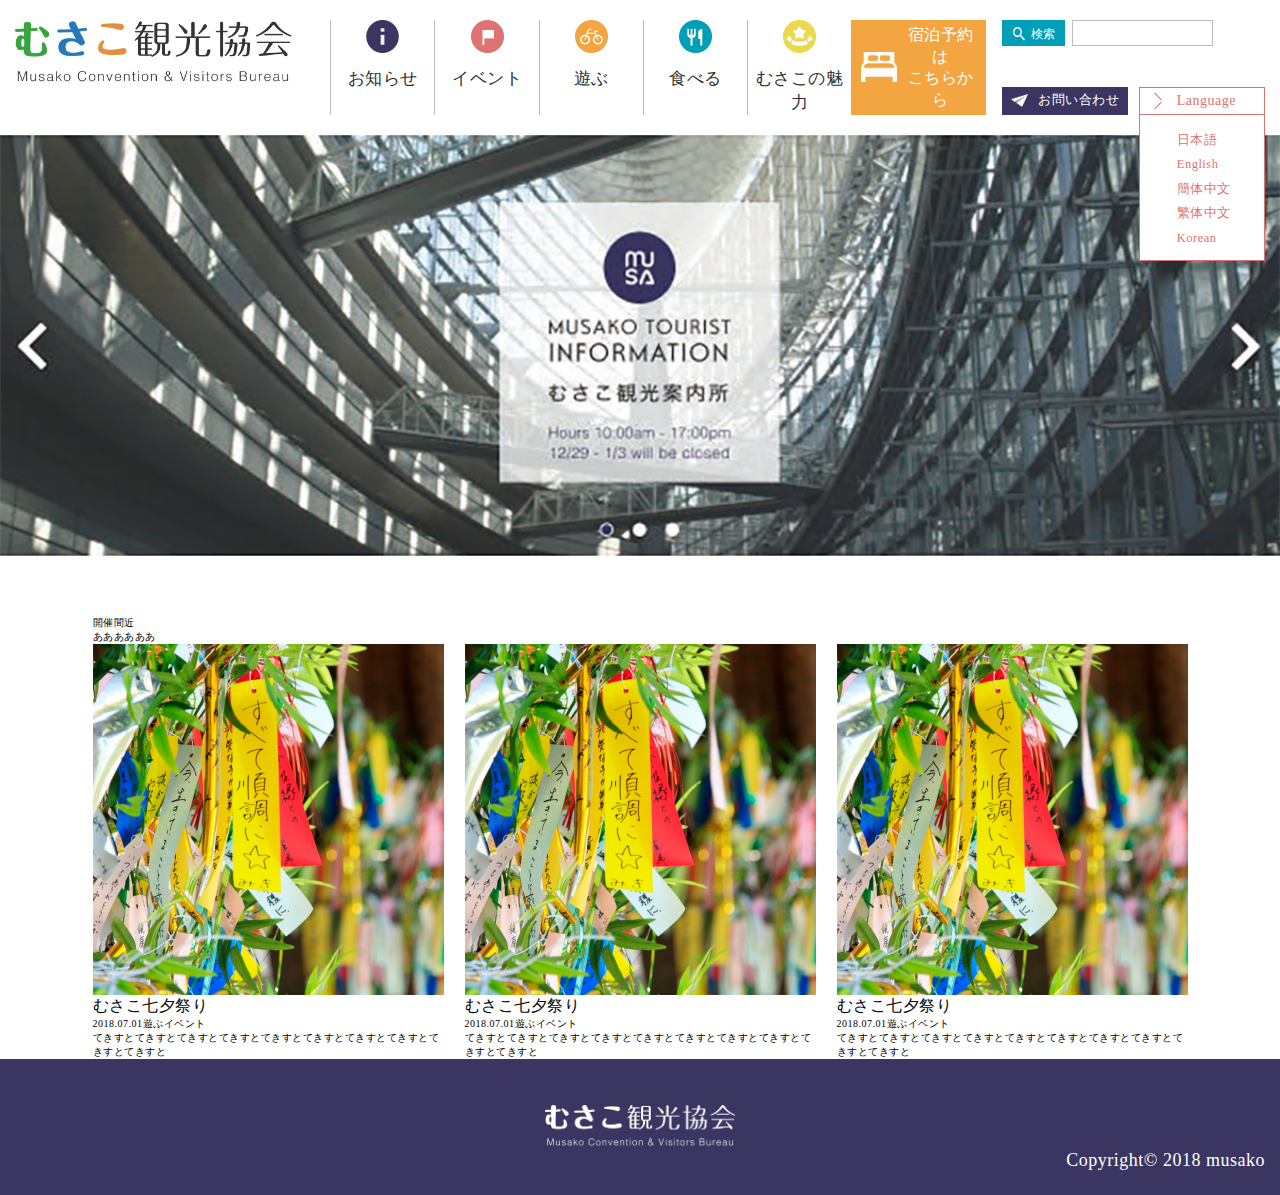
==== index.html @ fc3a3087 "リスト部分制作途中" ====
<!DOCTYPE html>
<html lang="ja">
<head>
<meta charset="UTF-8">
<title>タイトル</title>
<meta name="keywords" content="" />
<meta name="description" content="" />
<meta http-equiv="Content-Style-Type" content="text/css" />
<meta http-equiv="Content-Script-Type" content="text/javascript" />
<meta name="viewport" content="width=device-width,initial-scale=1">

<link rel="stylesheet" type="text/css" href="common/css/reset.css" media="all" />
<link rel="stylesheet" type="text/css" href="common/css/slick.css">
<link rel="stylesheet" type="text/css" href="common/css/slick-theme.css">
<link rel="stylesheet" type="text/css" href="common/css/layout.css">
<link rel="stylesheet" type="text/css" href="common/css/style.css">
<link rel="stylesheet" type="text/css" href="common/css/class.css">

<script type="text/javascript" src="common/js/jquery-1.11.1.min.js"></script>
<script type="text/javascript" src="common/js/slick.min.js"></script>
<script type="text/javascript" src="common/js/common.js"></script>
</head>

<body class="">
<div class="wrapper">
<header class="header">
	<div class="u-inner">
		<h1 class="hdLogo"><a href="#"><img src="common/img/logo.png" alt=""></a></h1>

		<div class="hdMenus">
			<div class="etc">
				<a class="btnSpMenuCls" href=""><img src="common/img/btn_cls.png" alt=""><span>MENU</span></a>

				<div class="searchBox"><form action=""><button type="submit"><i><img src="common/img/icn_search.png" alt=""></i><span>検索</span></button><span class="txt"><input type="text"></span></form></div>

				<div class="btns">
					<a class="inq" href=""><i><img src="common/img/icn_inq.png" alt=""></i>お問い合わせ</a>

					<div class="lng" href="">
						<a class="btn" href="#"><i></i>Language</a>
						<div class="lngs">
							<span>
								<a href="#">日本語</a>
								<a href="#">English</a>
								<a href="#">簡体中文</a>
								<a href="#">繁体中文</a>
								<a href="#">Korean</a>
							</span>
						</div>
					</div>
				</div>
			</div>

			<div class="nav_btn">
				<nav class="hdNav">
					<a href=""><i><img src="common/img/icn_info.png" alt=""></i><p>お知らせ</p></a>
					<a href=""><i><img src="common/img/icn_event.png" alt=""></i><p>イベント</p></a>
					<a href=""><i><img src="common/img/icn_play.png" alt=""></i><p>遊ぶ</p></a>
					<a href=""><i><img src="common/img/icn_eat.png" alt=""></i><p>食べる</p></a>
					<a href=""><i><img src="common/img/icn_miryoku.png" alt=""></i><p>むさこの魅力</p></a>
				</nav>
				<div class="hdBtnYoyaku">
					<a href="">
						<i><img src="common/img/icn_bed.png" alt=""></i>
						<p>宿泊予約は<br>こちらから</p>
					</a>
				</div>
			</div>

		</div>
	</div><!--/.u-inner-->
</header><!--/.header-->


<main class="container">
	<article class="mainSld">
		<ul>
			<li class="liItem"><a href="#"><img src="common/img/top_main_sld_img01.png" alt=""></a></li>
			<li class="liItem"><a href="#"><img src="common/img/top_main_sld_img01.png" alt=""></a></li>
			<li class="liItem"><a href="#"><img src="common/img/top_main_sld_img01.png" alt=""></a></li>
		</ul>
	</article>

	<article class="u-inner">
		<section class="ttlBox1 color1">
			<h2 class="ttl">開催間近</h2>
			<p>ああああああ</p>
		</section>

		<section class="u-thumTxtList1">
			<a href="">
				<div class="img"><img src="common/img/list_thum01.png" alt=""></div>
				<h3 class="ttl">むさこ七夕祭り</h3>
				<div class="infos">
					<span class="day">2018.07.01</span>
					<div class="lbls">
						<em>遊ぶ</em>
						<em>イベント</em>
					</div>
				</div>
				<p>てきすとてきすとてきすとてきすとてきすとてきすとてきすとてきすとてきすとてきすと</p>
			</a>
			<a href="">
				<div class="img"><img src="common/img/list_thum01.png" alt=""></div>
				<h3 class="ttl">むさこ七夕祭り</h3>
				<div class="infos">
					<span class="day">2018.07.01</span>
					<div class="lbls">
						<em>遊ぶ</em>
						<em>イベント</em>
					</div>
				</div>
				<p>てきすとてきすとてきすとてきすとてきすとてきすとてきすとてきすとてきすとてきすと</p>
			</a>
			<a href="">
				<div class="img"><img src="common/img/list_thum01.png" alt=""></div>
				<h3 class="ttl">むさこ七夕祭り</h3>
				<div class="infos">
					<span class="day">2018.07.01</span>
					<div class="lbls">
						<em>遊ぶ</em>
						<em>イベント</em>
					</div>
				</div>
				<p>てきすとてきすとてきすとてきすとてきすとてきすとてきすとてきすとてきすとてきすと</p>
			</a>
		</section>
	</article><!--/.u-inner-->
</main><!--/.container-->


<footer class="footer">
	<h1 class="ftLogo"><img src="common/img/logo2.png" alt=""></h1>
	<p class="copyright">Copyright© 2018 musako</p>
</footer><!--/.footer-->
</div><!--/.wrapper-->
</body>
</html>
---- common/css/style.css ----
@charset "UTF-8";
/* CSS Document */
/* リセット
---------------------------------------------------- */
body, div, dl, dt, dd, ul, ol, li, h1, h2, h3, h4, h5, h6, pre, code, form, fieldset, legend, input, textarea, p, blockquote, th, td, hr {
  margin: 0;
  padding: 0; }

table {
  border-collapse: collapse;
  border-spacing: 0;
  font-size: 100%; }

fieldset, img {
  border: 0;
  vertical-align: top; }

address, caption, cite, code, dfn, em, strong, th, var {
  font-style: normal;
  font-weight: normal; }

li {
  list-style: none; }

caption, th {
  text-align: left; }

h1, h2, h3, h4, h5, h6, small {
  font-size: 100%;
  font-weight: normal; }

q:before, q:after {
  content: ''; }

abbr, acronym {
  border: 0;
  font-variant: normal; }

br {
  letter-spacing: normal; }

/* to preserve line-height and selector appearance */
sup {
  vertical-align: text-top; }

sub {
  vertical-align: text-bottom; }

input, textarea, select {
  font-family: inherit;
  font-size: inherit;
  font-weight: inherit; }

/*to enable resizing for IE*/
input, textarea, select {
  *font-size: 100%; }

/* ページ共通
---------------------------------------------------- */
html {
  color: #000;
  font-size: 10px;
  letter-spacing: 0.05em; }
  @media screen and (max-width: 767px) {
    html {
      font-size: 3.125vw; } }

body {
  margin: 0;
  padding: 0;
  font: 10px/1.4 "メイリオ", Meiryo, "ヒラギノ角ゴ Pro W3", "Hiragino Kaku Gothic Pro", Osaka, "ＭＳ Ｐゴシック", "MS PGothic", "sans-serif"; }
  @media screen and (max-width: 767px) {
    body {
      -webkit-text-size-adjust: 100%; } }

*:first-child + html body {
  font-size: 87%; }

hr {
  border: none; }

a {
  color: inherit;
  text-decoration: none;
  cursor: pointer; }

a:hover {
  text-decoration: none; }

.clearfix:after {
  content: ".";
  /* 新しい要素を作る */
  display: block;
  /* ブロックレベル要素に */
  clear: both;
  height: 0;
  visibility: hidden; }

.clearfix {
  min-height: 1px; }

* html .clearfix {
  height: 1px;
  /*\*/
     /*/
height: auto;
overflow: hidden;
/**/ }

.clear {
  clear: both; }

.none {
  margin: 0;
  padding: 0;
  border: none; }

/*
    ColorBox Core Style
    The following rules are the styles that are consistant between themes.
    Avoid changing this area to maintain compatability with future versions of ColorBox.
*/
#cbox2Overlay {
  opacity: 0.8 !important; }

#colorbox, #cbox2Overlay, #cbox2Wrapper {
  position: absolute;
  top: 0;
  left: 0;
  z-index: 9999;
  overflow: hidden; }

#cbox2Overlay {
  position: fixed;
  width: 100%;
  height: 100%; }

#cbox2MiddleLeft, #cbox2BottomLeft {
  clear: left; }

#cbox2Content {
  position: relative;
  overflow: hidden;
  padding-bottom: 20px; }

#cbox2LoadedContent {
  overflow: auto; }

#cbox2LoadedContent iframe {
  display: block;
  width: 100%;
  height: 100%;
  border: 0; }

#cbox2Title {
  margin: 0; }

#cbox2LoadingOverlay, #cbox2LoadingGraphic {
  position: absolute;
  top: 0;
  left: 0;
  width: 100%; }

#cbox2Previous, #cbox2Next, #cbox2Close, #cbox2Slideshow {
  cursor: pointer; }

/* 
    Example user style
    The following rules are ordered and tabbed in a way that represents the
    order/nesting of the generated HTML, so that the structure easier to understand.
*/
#cbox2Overlay {
  background: black url(//deagostini.jp/site/common/overlay.png) 0 0 repeat; }

#cbox2TopLeft {
  width: 21px;
  height: 21px;
  background: none -100px 0 no-repeat; }

#cbox2TopRight {
  width: 21px;
  height: 21px;
  background: none -129px 0 no-repeat; }

#cbox2BottomLeft {
  width: 21px;
  height: 21px;
  background: none -100px -29px no-repeat; }

#cbox2BottomRight {
  width: 21px;
  height: 21px;
  background: none -129px -29px no-repeat; }

#cbox2MiddleLeft {
  width: 21px;
  background: none left top repeat-y; }

#cbox2MiddleRight {
  width: 21px;
  background: none right top repeat-y; }

#cbox2TopCenter {
  height: 21px;
  background: none 0 0 repeat-x; }

#cbox2BottomCenter {
  height: 21px;
  background: none 0 -29px repeat-x; }

/* #cbox2Content{background:;}*/
#cbox2LoadedContent {
  margin-bottom: 28px;
  padding: 30px 60px 0px; }

#cbox2Title {
  position: absolute;
  top: 636px;
  left: 60px;
  text-align: left;
  width: 860px;
  font-size: 14px;
  color: #FFF;
  font-weight: bold;
  text-shadow: 1px 1px 3px #000; }

#cbox2Current {
  position: absolute;
  top: 10px;
  left: 60px;
  color: #FFFFFF; }

#cbox2Slideshow {
  position: absolute;
  bottom: 3px;
  right: 30px;
  color: #FFFFFF; }

#cbox2Previous {
  left: 10px;
  transform: rotate(-135deg); }

#cbox2Next {
  right: 10px;
  transform: rotate(45deg); }

#cbox2LoadingOverlay {
  background: url(//deagostini.jp/site/common/loading_background.png) center center no-repeat; }

#cbox2LoadingGraphic {
  background: url(//deagostini.jp/site/common/loading.gif) center center no-repeat; }

#cbox2Close {
  position: absolute;
  bottom: 11px;
  right: 60px;
  background: url(../images/colorbox_close.png);
  background-position: left 4px;
  background-repeat: no-repeat;
  width: 87px;
  height: 32px;
  text-indent: -9999px;
  border: 0px;
  border-radius: 5px; }

/*
    The following fixes png-transparency for IE6.  
    It is also necessary for png-transparency in IE7 & IE8 to avoid 'black halos' with the fade transition
    
    Since this method does not support CSS background-positioning, it is incompatible with CSS sprites.
    Colorbox preloads navigation hover classes to account for this.
    
    !! Important Note: AlphaImageLoader src paths are relative to the HTML document,
    while regular CSS background images are relative to the CSS document.
*/
#cbox2Previous,
#cbox2Next {
  -webkit-appearance: none;
  -moz-appearance: none;
  appearance: none;
  background: none;
  width: 40px;
  height: 40px;
  margin: auto;
  padding: 0;
  text-indent: -9999px;
  border-style: solid;
  border-width: 8px 8px 0 0;
  border-color: #fff #fff transparent transparent;
  position: absolute;
  top: 0;
  bottom: 0;
  z-index: 10000; }

#cbox2Previous:hover,
#cbox2Next:hover {
  opacity: 0.7; }

/* Slider */
.slick-slider {
  position: relative;
  display: block;
  -moz-box-sizing: border-box;
  box-sizing: border-box;
  -webkit-user-select: none;
  -moz-user-select: none;
  -ms-user-select: none;
  user-select: none;
  -webkit-touch-callout: none;
  -khtml-user-select: none;
  -ms-touch-action: pan-y;
  touch-action: pan-y;
  -webkit-tap-highlight-color: transparent; }

.slick-list {
  position: relative;
  display: block;
  overflow: hidden;
  margin: 0;
  padding: 0; }

.slick-list:focus {
  outline: none; }

.slick-list.dragging {
  cursor: pointer;
  cursor: hand; }

.slick-slider .slick-track,
.slick-slider .slick-list {
  -webkit-transform: translate3d(0, 0, 0);
  -moz-transform: translate3d(0, 0, 0);
  -ms-transform: translate3d(0, 0, 0);
  -o-transform: translate3d(0, 0, 0);
  transform: translate3d(0, 0, 0); }

.slick-track {
  position: relative;
  top: 0;
  left: 0;
  display: block; }

.slick-track:before,
.slick-track:after {
  display: table;
  content: ''; }

.slick-track:after {
  clear: both; }

.slick-loading .slick-track {
  visibility: hidden; }

.slick-slide {
  display: none;
  float: left;
  height: 100%;
  min-height: 1px; }

[dir='rtl'] .slick-slide {
  float: right; }

.slick-slide img {
  display: block; }

.slick-slide.slick-loading img {
  display: none; }

.slick-slide.dragging img {
  pointer-events: none; }

.slick-initialized .slick-slide {
  display: block; }

.slick-loading .slick-slide {
  visibility: hidden; }

.slick-vertical .slick-slide {
  display: block;
  height: auto;
  border: 1px solid transparent; }

.slick-arrow.slick-hidden {
  display: none; }

/* Slider */
/* Icons */
@font-face {
  font-family: 'slick';
  font-weight: normal;
  font-style: normal; }
/* Arrows */
.slick-prev,
.slick-next {
  font-size: 0;
  line-height: 0;
  position: absolute;
  top: 50%;
  display: block;
  width: 20px;
  height: 20px;
  padding: 0;
  margin-top: -10px\9;
  /*lte IE 8*/
  -webkit-transform: translate(0, -50%);
  -ms-transform: translate(0, -50%);
  transform: translate(0, -50%);
  cursor: pointer;
  color: transparent;
  border: none;
  outline: none;
  background: transparent; }

.slick-prev:hover,
.slick-prev:focus,
.slick-next:hover,
.slick-next:focus {
  color: transparent;
  outline: none;
  background: transparent; }

.slick-prev:hover:before,
.slick-prev:focus:before,
.slick-next:hover:before,
.slick-next:focus:before {
  opacity: 1; }

.slick-prev.slick-disabled:before,
.slick-next.slick-disabled:before {
  opacity: .25; }

.slick-prev:before,
.slick-next:before {
  font-family: 'slick';
  font-size: 20px;
  line-height: 1;
  opacity: .75;
  color: white;
  -webkit-font-smoothing: antialiased;
  -moz-osx-font-smoothing: grayscale; }

.slick-prev {
  left: -25px; }

[dir='rtl'] .slick-prev {
  right: -25px;
  left: auto; }

.slick-prev:before {
  content: ''; }

[dir='rtl'] .slick-prev:before {
  content: ''; }

.slick-next {
  right: -25px; }

[dir='rtl'] .slick-next {
  right: auto;
  left: -25px; }

.slick-next:before {
  content: ''; }

[dir='rtl'] .slick-next:before {
  content: ''; }

/* Dots */
.slick-slider {
  margin-bottom: 30px; }

.slick-dots {
  display: block;
  position: absolute;
  bottom: -45px;
  width: 100%;
  padding: 0;
  list-style: none;
  font-size: 0;
  text-align: center; }

.slick-dots li {
  display: inline-block;
  position: relative;
  width: 20px;
  height: 20px;
  margin: 0 5px;
  padding: 0;
  cursor: pointer; }

.slick-dots li button {
  font-size: 0;
  line-height: 0;
  display: none;
  width: 20px;
  height: 20px;
  padding: 5px;
  cursor: pointer;
  color: transparent;
  border: 0;
  outline: none;
  background: transparent; }

.slick-dots li button:hover,
.slick-dots li button:focus {
  outline: none; }

.slick-dots li button:hover:before,
.slick-dots li button:focus:before {
  opacity: 1; }

.slick-dots li button:before {
  font-family: 'slick';
  font-size: 6px;
  line-height: 20px;
  position: absolute;
  top: 0;
  left: 0;
  width: 20px;
  height: 20px;
  content: '•';
  text-align: center;
  opacity: .25;
  color: black;
  -webkit-font-smoothing: antialiased;
  -moz-osx-font-smoothing: grayscale; }

.slick-dots li.slick-active button:before {
  opacity: .75;
  color: black; }

@keyframes rotation1 {
  0% {
    transform: rotate(0deg) matrix(1, 0, 0, 1, 0, 0); }
  50% {
    transform: rotate(180deg) matrix(1, 0.1, 0, 1, 0, 0); }
  100% {
    transform: rotate(360deg) matrix(1, 0, 0, 1, 0, 0); } }
@keyframes rotation2 {
  0% {
    transform: rotate(0deg) matrix(1, 0, 0, 1, 0, 0); }
  50% {
    transform: rotate(180deg) matrix(1, 0.1, 0, 1, 0, 0); }
  100% {
    transform: rotate(360deg) matrix(1, 0, 0, 1, 0, 0); } }
.animated {
  -webkit-animation-duration: 1s;
  animation-duration: 1s;
  -webkit-animation-fill-mode: both;
  animation-fill-mode: both; }

.animated2 {
  -webkit-animation-duration: 2s;
  animation-duration: 2s;
  -webkit-animation-fill-mode: both;
  animation-fill-mode: both; }

.animated3 {
  -webkit-animation-duration: 3s;
  animation-duration: 3s;
  -webkit-animation-fill-mode: both;
  animation-fill-mode: both; }

.animated4 {
  -webkit-animation-duration: 4s;
  animation-duration: 4s;
  -webkit-animation-fill-mode: both;
  animation-fill-mode: both; }

.animated.infinite {
  -webkit-animation-iteration-count: infinite;
  animation-iteration-count: infinite; }

.animated2.infinite {
  -webkit-animation-iteration-count: infinite;
  animation-iteration-count: infinite; }

.animated3.infinite {
  -webkit-animation-iteration-count: infinite;
  animation-iteration-count: infinite; }

.animated4.infinite {
  -webkit-animation-iteration-count: infinite;
  animation-iteration-count: infinite;
  -moz-animation-timing-function: linear;
  -webkit-animation-timing-function: linear;
  animation-timing-function: linear;
  -goog-ms-animation-timing-function: linear; }

.animated.hinge {
  -webkit-animation-duration: 2s;
  animation-duration: 2s; }

.animated.bounceIn,
.animated.bounceOut {
  -webkit-animation-duration: .75s;
  animation-duration: .75s; }

.animated.flipOutX,
.animated.flipOutY {
  -webkit-animation-duration: .75s;
  animation-duration: .75s; }

@-webkit-keyframes bounce {
  0%, 20%, 53%, 80%, 100% {
    -webkit-animation-timing-function: cubic-bezier(0.215, 0.61, 0.355, 1);
    animation-timing-function: cubic-bezier(0.215, 0.61, 0.355, 1);
    -webkit-transform: translate3d(0, 0, 0);
    transform: translate3d(0, 0, 0); }
  40%, 43% {
    -webkit-animation-timing-function: cubic-bezier(0.755, 0.05, 0.855, 0.06);
    animation-timing-function: cubic-bezier(0.755, 0.05, 0.855, 0.06);
    -webkit-transform: translate3d(0, -30px, 0);
    transform: translate3d(0, -30px, 0); }
  70% {
    -webkit-animation-timing-function: cubic-bezier(0.755, 0.05, 0.855, 0.06);
    animation-timing-function: cubic-bezier(0.755, 0.05, 0.855, 0.06);
    -webkit-transform: translate3d(0, -15px, 0);
    transform: translate3d(0, -15px, 0); }
  90% {
    -webkit-transform: translate3d(0, -4px, 0);
    transform: translate3d(0, -4px, 0); } }
@keyframes bounce {
  0%, 20%, 53%, 80%, 100% {
    -webkit-animation-timing-function: cubic-bezier(0.215, 0.61, 0.355, 1);
    animation-timing-function: cubic-bezier(0.215, 0.61, 0.355, 1);
    -webkit-transform: translate3d(0, 0, 0);
    transform: translate3d(0, 0, 0); }
  40%, 43% {
    -webkit-animation-timing-function: cubic-bezier(0.755, 0.05, 0.855, 0.06);
    animation-timing-function: cubic-bezier(0.755, 0.05, 0.855, 0.06);
    -webkit-transform: translate3d(0, -30px, 0);
    transform: translate3d(0, -30px, 0); }
  70% {
    -webkit-animation-timing-function: cubic-bezier(0.755, 0.05, 0.855, 0.06);
    animation-timing-function: cubic-bezier(0.755, 0.05, 0.855, 0.06);
    -webkit-transform: translate3d(0, -15px, 0);
    transform: translate3d(0, -15px, 0); }
  90% {
    -webkit-transform: translate3d(0, -4px, 0);
    transform: translate3d(0, -4px, 0); } }
.bounce {
  -webkit-animation-name: bounce;
  animation-name: bounce;
  -webkit-transform-origin: center bottom;
  transform-origin: center bottom; }

@-webkit-keyframes flash {
  0%, 50%, 100% {
    opacity: 1; }
  25%, 75% {
    opacity: 0; } }
@keyframes flash {
  0%, 50%, 100% {
    opacity: 1; }
  25%, 75% {
    opacity: 0; } }
.flash {
  -webkit-animation-name: flash;
  animation-name: flash; }

/* originally authored by Nick Pettit - https://github.com/nickpettit/glide */
@-webkit-keyframes pulse {
  0% {
    -webkit-transform: scale3d(1, 1, 1);
    transform: scale3d(1, 1, 1); }
  50% {
    -webkit-transform: scale3d(1.25, 1.25, 1.25);
    transform: scale3d(1.25, 1.25, 1.25); }
  100% {
    -webkit-transform: scale3d(1, 1, 1);
    transform: scale3d(1, 1, 1); } }
@keyframes pulse {
  0% {
    -webkit-transform: scale3d(1, 1, 1);
    transform: scale3d(1, 1, 1); }
  50% {
    -webkit-transform: scale3d(1.25, 1.25, 1.25);
    transform: scale3d(1.25, 1.25, 1.25); }
  100% {
    -webkit-transform: scale3d(1, 1, 1);
    transform: scale3d(1, 1, 1); } }
.pulse {
  -webkit-animation-name: pulse;
  animation-name: pulse; }

/*--------------------------------------
 レイアウト
---------------------------------------*/
.header {
  padding: 20px 0; }
  .header .u-inner {
    display: flex;
    justify-content: space-between;
    max-width: 1368px; }
    .header .u-inner .hdLogo {
      width: 280px; }
    .header .u-inner .hdMenus {
      display: flex;
      justify-content: space-between;
      flex-direction: row-reverse;
      width: 74.7807017544%; }
      .header .u-inner .hdMenus .btnSpMenuCls {
        display: none; }
      .header .u-inner .hdMenus .etc {
        display: flex;
        justify-content: space-between;
        flex-direction: column;
        flex-shrink: 0;
        width: 263px;
        margin-left: 16px; }
        .header .u-inner .hdMenus .etc .searchBox {
          line-height: 1; }
          .header .u-inner .hdMenus .etc .searchBox form {
            display: flex; }
            .header .u-inner .hdMenus .etc .searchBox form button {
              display: flex;
              justify-content: center;
              align-items: center;
              flex-shrink: 0;
              background-color: #009FB7;
              width: 63px;
              height: 26px;
              padding-top: 3px;
              color: #fff;
              font-size: 12px; }
              .header .u-inner .hdMenus .etc .searchBox form button i {
                display: block;
                width: 12px;
                margin-right: 6px; }
              .header .u-inner .hdMenus .etc .searchBox form button span {
                display: block;
                white-space: nowrap; }
            .header .u-inner .hdMenus .etc .searchBox form .txt {
              display: block;
              margin-left: 7px; }
              .header .u-inner .hdMenus .etc .searchBox form .txt input {
                width: 100%;
                height: 100%;
                padding: 0 8px;
                border: 1px solid #BDBDBD;
                box-sizing: border-box; }
        .header .u-inner .hdMenus .etc .btns {
          display: flex;
          justify-content: space-between;
          line-height: 1; }
          .header .u-inner .hdMenus .etc .btns > * {
            width: 48%; }
          .header .u-inner .hdMenus .etc .btns a {
            display: block;
            transition: 0.3s; }
            .header .u-inner .hdMenus .etc .btns a:hover {
              opacity: 0.7;
              text-decoration: none; }
          .header .u-inner .hdMenus .etc .btns .inq {
            display: flex;
            justify-content: center;
            align-items: center;
            background-color: #3B3561;
            color: #fff;
            font-size: 12.5px; }
            .header .u-inner .hdMenus .etc .btns .inq i {
              display: block;
              width: 16.5px;
              margin-right: 10.5px; }
          .header .u-inner .hdMenus .etc .btns .lng {
            background-color: #fff;
            color: #DD7373;
            font-size: 14px; }
            .header .u-inner .hdMenus .etc .btns .lng .btn {
              padding: 6px 16px 6px 37px;
              border: 1px solid #DD7373;
              position: relative; }
              .header .u-inner .hdMenus .etc .btns .lng .btn i {
                display: block;
                width: 10px;
                height: 10px;
                margin: auto;
                position: absolute;
                top: 0;
                bottom: 0;
                left: 13px; }
                .header .u-inner .hdMenus .etc .btns .lng .btn i:before, .header .u-inner .hdMenus .etc .btns .lng .btn i:after {
                  content: "";
                  display: block;
                  background-color: #DD7373;
                  width: 100%;
                  height: 1px;
                  position: absolute; }
                .header .u-inner .hdMenus .etc .btns .lng .btn i:before {
                  bottom: 0;
                  transform: rotate(-45deg); }
                .header .u-inner .hdMenus .etc .btns .lng .btn i:after {
                  top: 0;
                  transform: rotate(45deg); }
            .header .u-inner .hdMenus .etc .btns .lng .lngs {
              position: relative;
              z-index: 1; }
              .header .u-inner .hdMenus .etc .btns .lng .lngs span {
                background-color: #fff;
                width: 100%;
                padding: 19px 0 16px;
                font-size: 12.5px;
                border: 1px solid #DD7373;
                border-top: none;
                box-sizing: border-box;
                position: absolute;
                top: 0;
                left: 0; }
              .header .u-inner .hdMenus .etc .btns .lng .lngs a {
                padding-left: 37px; }
                .header .u-inner .hdMenus .etc .btns .lng .lngs a + a {
                  margin-top: 12px; }
      .header .u-inner .hdMenus .nav_btn {
        display: flex;
        justify-content: space-between;
        width: 100%;
        text-align: center; }
        .header .u-inner .hdMenus .nav_btn .hdNav {
          display: flex;
          width: 100%;
          text-align: center; }
          .header .u-inner .hdMenus .nav_btn .hdNav a {
            width: 20%;
            padding: 0 5px;
            color: #2E2E2E;
            border-left: 1px solid #BDBDBD;
            box-sizing: border-box;
            transition: 0.3s; }
            .header .u-inner .hdMenus .nav_btn .hdNav a:hover {
              opacity: 0.7;
              text-decoration: none; }
            .header .u-inner .hdMenus .nav_btn .hdNav a i {
              display: block;
              width: 33px;
              margin: 0 auto 14px; }
            .header .u-inner .hdMenus .nav_btn .hdNav a p {
              font-size: 17px; }
        .header .u-inner .hdMenus .nav_btn .hdBtnYoyaku {
          flex-shrink: 0;
          background-color: #F2A541;
          width: 20.564516129%;
          color: #fff; }
          .header .u-inner .hdMenus .nav_btn .hdBtnYoyaku > a {
            display: flex;
            justify-content: center;
            align-items: center;
            height: 100%;
            padding: 0 10px;
            transition: 0.3s; }
            .header .u-inner .hdMenus .nav_btn .hdBtnYoyaku > a:hover {
              opacity: 0.7;
              text-decoration: none; }
            .header .u-inner .hdMenus .nav_btn .hdBtnYoyaku > a i {
              display: block;
              width: 42px; }
            .header .u-inner .hdMenus .nav_btn .hdBtnYoyaku > a p {
              margin-left: 8px;
              font-size: 15.5px; }

.footer {
  background-color: #3B3561;
  padding: 45px 15px 21px;
  color: #fff; }
  .footer .ftLogo {
    width: 192px;
    margin: auto; }
  .footer .copyright {
    font-size: 18px;
    text-align: right; }

/*--------------------------------------
 要素
---------------------------------------*/
img {
  max-width: 100%;
  height: auto; }

input[type="text"],
input[type="submit"],
input[type="reset"],
input[type="button"],
button,
textarea {
  -webkit-appearance: none;
  -moz-appearance: none;
  appearance: none;
  background: none;
  border: none; }

/*--------------------------------------
 パーツ
---------------------------------------*/
.u- {
  /* インナー */
  /* タイトル */
  /* テキスト */
  /* テキスト色 */
  /* 背景色 */
  /* ボタン */
  /* ラベル */
  /* アイコン */
  /* 注釈 */
  /* リスト */
  /* テーブル */
  /* リンク集 */
  /* 箱 */
  /* 状態 */ }
  .u-inner {
    max-width: 1095px;
    margin-left: auto;
    margin-right: auto;
    padding-left: 15px;
    padding-right: 15px; }
    .u-inner.sz2 {
      max-width: 1000px; }
    .u-inner.sz3 {
      max-width: 800px; }
    @media screen and (max-width: 767px) {
      .u-inner {
        padding-left: 4.6875%;
        padding-right: 4.6875%; } }
  .u-ttlBox1 {
    margin-bottom: 45px;
    font-size: 2.5rem;
    line-height: 1;
    text-align: center; }
    .u-ttlBox1 p {
      margin-top: 1em;
      font-size: 0 .u-ttlBox1 p 5em; }
    .u-ttlBox1.color1 {
      color: #F2A541; }
  .u-lead1 {
    margin-bottom: 50px;
    font-size: 1.6rem; }
  .u-txRed {
    color: red; }
  .u-bgGrey1 {
    background-color: #f0f0f0; }
  .u-btn {
    display: inline-block;
    background-color: #FFF;
    padding: 10px 17px;
    border: 1px solid #CCC;
    color: #333;
    box-shadow: 0 3px 0 #CCC;
    border-radius: 4px;
    box-sizing: border-box;
    transition: 0.3s; }
    .u-btn:hover {
      opacity: 0.7;
      text-decoration: none; }
    .u-btn.withIcn {
      display: flex;
      align-items: center; }
    .u-btn.clr2 {
      background-color: #499745;
      color: #fff;
      border: none;
      box-shadow: none; }
    .u-btn.clr3 {
      background-color: #aaa;
      color: #fff;
      border: none;
      box-shadow: none; }
    .u-btn.sz2 {
      padding: 1em;
      font-size: 2.1rem; }
      @media screen and (max-width: 767px) {
        .u-btn.sz2 {
          font-size: 1.6rem; } }
    .u-btn.sz3 {
      padding: 1em 3em;
      font-size: 1.8rem; }
      @media screen and (max-width: 767px) {
        .u-btn.sz3 {
          font-size: 1.6rem; } }
    .u-btn.withArwR {
      padding-right: 2em;
      padding-left: 2em;
      position: relative; }
      .u-btn.withArwR:after {
        content: "";
        display: inline-block;
        width: 0.6em;
        height: 0.6em;
        margin: auto;
        border-style: solid;
        border-width: 1px 1px 0 0;
        border-color: #fff inherit transparent transparent;
        box-sizing: border-box;
        transform: rotate(45deg);
        position: absolute;
        top: 0;
        bottom: 0;
        right: 1em; }
    @media screen and (max-width: 767px) {
      .u-btn.withArwR {
        display: block; }
        .u-btn.withArwR:after {
          right: 1em; } }
  .u-icnMail:before {
    display: none;
    font-family: "Font Awesome 5 Solid";
    content: ""; }
  .u-icnMail svg {
    margin-right: 7px;
    color: inherit; }
  .u-note1 {
    display: block;
    text-indent: -1em;
    padding-left: 1em; }
  .u-thumTxtList1 {
    display: flex;
    justify-content: space-between; }
    .u-thumTxtList1 > a {
      width: 32.0547945205%; }
      .u-thumTxtList1 > a .img {
        overflow: hidden; }
        .u-thumTxtList1 > a .img img {
          width: 100%;
          transition: transform 0.3s; }
      .u-thumTxtList1 > a .ttl {
        font-size: 1.6rem; }
      .u-thumTxtList1 > a .infos {
        display: flex; }
        .u-thumTxtList1 > a .infos .lbls {
          display: flex; }
      .u-thumTxtList1 > a:hover .img img {
        transform: scale(1.1); }
  .u-accBtn {
    cursor: pointer; }
  .u-dis_flex_block {
    display: flex; }
    @media screen and (max-width: 767px) {
      .u-dis_flex_block {
        display: block; } }

/* 状態 */
.mainSld {
  margin-bottom: 60px; }
  .mainSld .liItem a {
    display: block; }
    .mainSld .liItem a img {
      width: 100%; }

/*--------------------------------------
 プラグイン
---------------------------------------*/
/* Slick */
.slick-slider {
  margin-bottom: 0; }

.slick-dots li {
  background-color: #8c8c8c;
  width: 15px;
  height: 15px;
  margin: 0 7.5px;
  border-radius: 50%; }
  .slick-dots li.slick-active {
    background-color: #4b972b; }
  @media screen and (max-width: 767px) {
    .slick-dots li {
      width: 2.34375vw;
      height: 2.34375vw;
      margin: 0 1.171875vw; } }

.modalBox {
  display: none;
  position: fixed;
  left: 0px;
  top: 0px;
  width: 100%;
  height: 100%;
  background: rgba(255, 255, 255, 0.9); }
  .modalBox .modalInner {
    width: 600px;
    position: absolute;
    left: 50%;
    margin-left: -300px;
    top: 20%;
    text-align: center; }
    @media screen and (max-width: 767px) {
      .modalBox .modalInner {
        width: 90%; } }
    .modalBox .modalInner p {
      text-align: left;
      padding: 20px 0;
      font-size: 1.5rem; }
  .modalBox .btnClose {
    display: inline-block;
    font-size: 1.5rem;
    background: #333;
    padding: 5px;
    color: #FFF; }
---- common/css/class.css ----
.sp {
  display: none !important; }

/*-- Width --*/
.WAuto {
  width: auto !important; }

.W0 {
  width: 0px !important; }

.W5 {
  width: 5px !important; }

.W10 {
  width: 10px !important; }

.W15 {
  width: 15px !important; }

.W20 {
  width: 20px !important; }

.W25 {
  width: 25px !important; }

.W30 {
  width: 30px !important; }

.W35 {
  width: 35px !important; }

.W40 {
  width: 40px !important; }

.W45 {
  width: 45px !important; }

.W50 {
  width: 50px !important; }

.W55 {
  width: 55px !important; }

.W60 {
  width: 60px !important; }

.W65 {
  width: 65px !important; }

.W70 {
  width: 70px !important; }

.W75 {
  width: 75px !important; }

.W80 {
  width: 80px !important; }

.W85 {
  width: 85px !important; }

.W90 {
  width: 90px !important; }

.W95 {
  width: 95px !important; }

.W100 {
  width: 100px !important; }

.W105 {
  width: 105px !important; }

.W110 {
  width: 110px !important; }

.W115 {
  width: 115px !important; }

.W120 {
  width: 120px !important; }

.W125 {
  width: 125px !important; }

.W130 {
  width: 130px !important; }

.W135 {
  width: 135px !important; }

.W140 {
  width: 140px !important; }

.W145 {
  width: 145px !important; }

.W150 {
  width: 150px !important; }

.W155 {
  width: 155px !important; }

.W160 {
  width: 160px !important; }

.W165 {
  width: 165px !important; }

.W170 {
  width: 170px !important; }

.W175 {
  width: 175px !important; }

.W180 {
  width: 180px !important; }

.W185 {
  width: 185px !important; }

.W190 {
  width: 190px !important; }

.W195 {
  width: 195px !important; }

.W200 {
  width: 200px !important; }

.W205 {
  width: 205px !important; }

.W210 {
  width: 210px !important; }

.W215 {
  width: 215px !important; }

.W220 {
  width: 220px !important; }

.W225 {
  width: 225px !important; }

.W230 {
  width: 230px !important; }

.W235 {
  width: 235px !important; }

.W240 {
  width: 240px !important; }

.W245 {
  width: 245px !important; }

.W250 {
  width: 250px !important; }

.W255 {
  width: 255px !important; }

.W260 {
  width: 260px !important; }

.W265 {
  width: 265px !important; }

.W270 {
  width: 270px !important; }

.W275 {
  width: 275px !important; }

.W280 {
  width: 280px !important; }

.W285 {
  width: 285px !important; }

.W290 {
  width: 290px !important; }

.W295 {
  width: 295px !important; }

.W300 {
  width: 300px !important; }

.W1P {
  width: 1% !important; }
.W1V {
  width: 1vw !important; }
.W1E {
  width: 0.1em !important; }

.W2P {
  width: 2% !important; }
.W2V {
  width: 2vw !important; }
.W2E {
  width: 0.2em !important; }

.W3P {
  width: 3% !important; }
.W3V {
  width: 3vw !important; }
.W3E {
  width: 0.3em !important; }

.W4P {
  width: 4% !important; }
.W4V {
  width: 4vw !important; }
.W4E {
  width: 0.4em !important; }

.W5P {
  width: 5% !important; }
.W5V {
  width: 5vw !important; }
.W5E {
  width: 0.5em !important; }

.W6P {
  width: 6% !important; }
.W6V {
  width: 6vw !important; }
.W6E {
  width: 0.6em !important; }

.W7P {
  width: 7% !important; }
.W7V {
  width: 7vw !important; }
.W7E {
  width: 0.7em !important; }

.W8P {
  width: 8% !important; }
.W8V {
  width: 8vw !important; }
.W8E {
  width: 0.8em !important; }

.W9P {
  width: 9% !important; }
.W9V {
  width: 9vw !important; }
.W9E {
  width: 0.9em !important; }

.W10P {
  width: 10% !important; }
.W10V {
  width: 10vw !important; }
.W10E {
  width: 1em !important; }

.W11P {
  width: 11% !important; }
.W11V {
  width: 11vw !important; }
.W11E {
  width: 1.1em !important; }

.W12P {
  width: 12% !important; }
.W12V {
  width: 12vw !important; }
.W12E {
  width: 1.2em !important; }

.W13P {
  width: 13% !important; }
.W13V {
  width: 13vw !important; }
.W13E {
  width: 1.3em !important; }

.W14P {
  width: 14% !important; }
.W14V {
  width: 14vw !important; }
.W14E {
  width: 1.4em !important; }

.W15P {
  width: 15% !important; }
.W15V {
  width: 15vw !important; }
.W15E {
  width: 1.5em !important; }

.W16P {
  width: 16% !important; }
.W16V {
  width: 16vw !important; }
.W16E {
  width: 1.6em !important; }

.W17P {
  width: 17% !important; }
.W17V {
  width: 17vw !important; }
.W17E {
  width: 1.7em !important; }

.W18P {
  width: 18% !important; }
.W18V {
  width: 18vw !important; }
.W18E {
  width: 1.8em !important; }

.W19P {
  width: 19% !important; }
.W19V {
  width: 19vw !important; }
.W19E {
  width: 1.9em !important; }

.W20P {
  width: 20% !important; }
.W20V {
  width: 20vw !important; }
.W20E {
  width: 2em !important; }

.W21P {
  width: 21% !important; }
.W21V {
  width: 21vw !important; }
.W21E {
  width: 2.1em !important; }

.W22P {
  width: 22% !important; }
.W22V {
  width: 22vw !important; }
.W22E {
  width: 2.2em !important; }

.W23P {
  width: 23% !important; }
.W23V {
  width: 23vw !important; }
.W23E {
  width: 2.3em !important; }

.W24P {
  width: 24% !important; }
.W24V {
  width: 24vw !important; }
.W24E {
  width: 2.4em !important; }

.W25P {
  width: 25% !important; }
.W25V {
  width: 25vw !important; }
.W25E {
  width: 2.5em !important; }

.W26P {
  width: 26% !important; }
.W26V {
  width: 26vw !important; }
.W26E {
  width: 2.6em !important; }

.W27P {
  width: 27% !important; }
.W27V {
  width: 27vw !important; }
.W27E {
  width: 2.7em !important; }

.W28P {
  width: 28% !important; }
.W28V {
  width: 28vw !important; }
.W28E {
  width: 2.8em !important; }

.W29P {
  width: 29% !important; }
.W29V {
  width: 29vw !important; }
.W29E {
  width: 2.9em !important; }

.W30P {
  width: 30% !important; }
.W30V {
  width: 30vw !important; }
.W30E {
  width: 3em !important; }

.W31P {
  width: 31% !important; }
.W31V {
  width: 31vw !important; }
.W31E {
  width: 3.1em !important; }

.W32P {
  width: 32% !important; }
.W32V {
  width: 32vw !important; }
.W32E {
  width: 3.2em !important; }

.W33P {
  width: 33% !important; }
.W33V {
  width: 33vw !important; }
.W33E {
  width: 3.3em !important; }

.W34P {
  width: 34% !important; }
.W34V {
  width: 34vw !important; }
.W34E {
  width: 3.4em !important; }

.W35P {
  width: 35% !important; }
.W35V {
  width: 35vw !important; }
.W35E {
  width: 3.5em !important; }

.W36P {
  width: 36% !important; }
.W36V {
  width: 36vw !important; }
.W36E {
  width: 3.6em !important; }

.W37P {
  width: 37% !important; }
.W37V {
  width: 37vw !important; }
.W37E {
  width: 3.7em !important; }

.W38P {
  width: 38% !important; }
.W38V {
  width: 38vw !important; }
.W38E {
  width: 3.8em !important; }

.W39P {
  width: 39% !important; }
.W39V {
  width: 39vw !important; }
.W39E {
  width: 3.9em !important; }

.W40P {
  width: 40% !important; }
.W40V {
  width: 40vw !important; }
.W40E {
  width: 4em !important; }

.W41P {
  width: 41% !important; }
.W41V {
  width: 41vw !important; }
.W41E {
  width: 4.1em !important; }

.W42P {
  width: 42% !important; }
.W42V {
  width: 42vw !important; }
.W42E {
  width: 4.2em !important; }

.W43P {
  width: 43% !important; }
.W43V {
  width: 43vw !important; }
.W43E {
  width: 4.3em !important; }

.W44P {
  width: 44% !important; }
.W44V {
  width: 44vw !important; }
.W44E {
  width: 4.4em !important; }

.W45P {
  width: 45% !important; }
.W45V {
  width: 45vw !important; }
.W45E {
  width: 4.5em !important; }

.W46P {
  width: 46% !important; }
.W46V {
  width: 46vw !important; }
.W46E {
  width: 4.6em !important; }

.W47P {
  width: 47% !important; }
.W47V {
  width: 47vw !important; }
.W47E {
  width: 4.7em !important; }

.W48P {
  width: 48% !important; }
.W48V {
  width: 48vw !important; }
.W48E {
  width: 4.8em !important; }

.W49P {
  width: 49% !important; }
.W49V {
  width: 49vw !important; }
.W49E {
  width: 4.9em !important; }

.W50P {
  width: 50% !important; }
.W50V {
  width: 50vw !important; }
.W50E {
  width: 5em !important; }

.W51P {
  width: 51% !important; }
.W51V {
  width: 51vw !important; }
.W51E {
  width: 5.1em !important; }

.W52P {
  width: 52% !important; }
.W52V {
  width: 52vw !important; }
.W52E {
  width: 5.2em !important; }

.W53P {
  width: 53% !important; }
.W53V {
  width: 53vw !important; }
.W53E {
  width: 5.3em !important; }

.W54P {
  width: 54% !important; }
.W54V {
  width: 54vw !important; }
.W54E {
  width: 5.4em !important; }

.W55P {
  width: 55% !important; }
.W55V {
  width: 55vw !important; }
.W55E {
  width: 5.5em !important; }

.W56P {
  width: 56% !important; }
.W56V {
  width: 56vw !important; }
.W56E {
  width: 5.6em !important; }

.W57P {
  width: 57% !important; }
.W57V {
  width: 57vw !important; }
.W57E {
  width: 5.7em !important; }

.W58P {
  width: 58% !important; }
.W58V {
  width: 58vw !important; }
.W58E {
  width: 5.8em !important; }

.W59P {
  width: 59% !important; }
.W59V {
  width: 59vw !important; }
.W59E {
  width: 5.9em !important; }

.W60P {
  width: 60% !important; }
.W60V {
  width: 60vw !important; }
.W60E {
  width: 6em !important; }

.W61P {
  width: 61% !important; }
.W61V {
  width: 61vw !important; }
.W61E {
  width: 6.1em !important; }

.W62P {
  width: 62% !important; }
.W62V {
  width: 62vw !important; }
.W62E {
  width: 6.2em !important; }

.W63P {
  width: 63% !important; }
.W63V {
  width: 63vw !important; }
.W63E {
  width: 6.3em !important; }

.W64P {
  width: 64% !important; }
.W64V {
  width: 64vw !important; }
.W64E {
  width: 6.4em !important; }

.W65P {
  width: 65% !important; }
.W65V {
  width: 65vw !important; }
.W65E {
  width: 6.5em !important; }

.W66P {
  width: 66% !important; }
.W66V {
  width: 66vw !important; }
.W66E {
  width: 6.6em !important; }

.W67P {
  width: 67% !important; }
.W67V {
  width: 67vw !important; }
.W67E {
  width: 6.7em !important; }

.W68P {
  width: 68% !important; }
.W68V {
  width: 68vw !important; }
.W68E {
  width: 6.8em !important; }

.W69P {
  width: 69% !important; }
.W69V {
  width: 69vw !important; }
.W69E {
  width: 6.9em !important; }

.W70P {
  width: 70% !important; }
.W70V {
  width: 70vw !important; }
.W70E {
  width: 7em !important; }

.W71P {
  width: 71% !important; }
.W71V {
  width: 71vw !important; }
.W71E {
  width: 7.1em !important; }

.W72P {
  width: 72% !important; }
.W72V {
  width: 72vw !important; }
.W72E {
  width: 7.2em !important; }

.W73P {
  width: 73% !important; }
.W73V {
  width: 73vw !important; }
.W73E {
  width: 7.3em !important; }

.W74P {
  width: 74% !important; }
.W74V {
  width: 74vw !important; }
.W74E {
  width: 7.4em !important; }

.W75P {
  width: 75% !important; }
.W75V {
  width: 75vw !important; }
.W75E {
  width: 7.5em !important; }

.W76P {
  width: 76% !important; }
.W76V {
  width: 76vw !important; }
.W76E {
  width: 7.6em !important; }

.W77P {
  width: 77% !important; }
.W77V {
  width: 77vw !important; }
.W77E {
  width: 7.7em !important; }

.W78P {
  width: 78% !important; }
.W78V {
  width: 78vw !important; }
.W78E {
  width: 7.8em !important; }

.W79P {
  width: 79% !important; }
.W79V {
  width: 79vw !important; }
.W79E {
  width: 7.9em !important; }

.W80P {
  width: 80% !important; }
.W80V {
  width: 80vw !important; }
.W80E {
  width: 8em !important; }

.W81P {
  width: 81% !important; }
.W81V {
  width: 81vw !important; }
.W81E {
  width: 8.1em !important; }

.W82P {
  width: 82% !important; }
.W82V {
  width: 82vw !important; }
.W82E {
  width: 8.2em !important; }

.W83P {
  width: 83% !important; }
.W83V {
  width: 83vw !important; }
.W83E {
  width: 8.3em !important; }

.W84P {
  width: 84% !important; }
.W84V {
  width: 84vw !important; }
.W84E {
  width: 8.4em !important; }

.W85P {
  width: 85% !important; }
.W85V {
  width: 85vw !important; }
.W85E {
  width: 8.5em !important; }

.W86P {
  width: 86% !important; }
.W86V {
  width: 86vw !important; }
.W86E {
  width: 8.6em !important; }

.W87P {
  width: 87% !important; }
.W87V {
  width: 87vw !important; }
.W87E {
  width: 8.7em !important; }

.W88P {
  width: 88% !important; }
.W88V {
  width: 88vw !important; }
.W88E {
  width: 8.8em !important; }

.W89P {
  width: 89% !important; }
.W89V {
  width: 89vw !important; }
.W89E {
  width: 8.9em !important; }

.W90P {
  width: 90% !important; }
.W90V {
  width: 90vw !important; }
.W90E {
  width: 9em !important; }

.W91P {
  width: 91% !important; }
.W91V {
  width: 91vw !important; }
.W91E {
  width: 9.1em !important; }

.W92P {
  width: 92% !important; }
.W92V {
  width: 92vw !important; }
.W92E {
  width: 9.2em !important; }

.W93P {
  width: 93% !important; }
.W93V {
  width: 93vw !important; }
.W93E {
  width: 9.3em !important; }

.W94P {
  width: 94% !important; }
.W94V {
  width: 94vw !important; }
.W94E {
  width: 9.4em !important; }

.W95P {
  width: 95% !important; }
.W95V {
  width: 95vw !important; }
.W95E {
  width: 9.5em !important; }

.W96P {
  width: 96% !important; }
.W96V {
  width: 96vw !important; }
.W96E {
  width: 9.6em !important; }

.W97P {
  width: 97% !important; }
.W97V {
  width: 97vw !important; }
.W97E {
  width: 9.7em !important; }

.W98P {
  width: 98% !important; }
.W98V {
  width: 98vw !important; }
.W98E {
  width: 9.8em !important; }

.W99P {
  width: 99% !important; }
.W99V {
  width: 99vw !important; }
.W99E {
  width: 9.9em !important; }

.W100P {
  width: 100% !important; }
.W100V {
  width: 100vw !important; }
.W100E {
  width: 10em !important; }

/*-- Margin --*/
.M0 {
  margin: 0 !important; }
.MA {
  margin: auto !important; }
.MTA {
  margin-top: auto !important; }
.MRA {
  margin-right: auto !important; }
.MBA {
  margin-bottom: auto !important; }
.MLA {
  margin-left: auto !important; }

.MT0 {
  margin-top: 0px !important; }
.MR0 {
  margin-right: 0px !important; }
.MB0 {
  margin-bottom: 0px !important; }
.ML0 {
  margin-left: 0px !important; }

.MT5 {
  margin-top: 5px !important; }
.MR5 {
  margin-right: 5px !important; }
.MB5 {
  margin-bottom: 5px !important; }
.ML5 {
  margin-left: 5px !important; }

.MT10 {
  margin-top: 10px !important; }
.MR10 {
  margin-right: 10px !important; }
.MB10 {
  margin-bottom: 10px !important; }
.ML10 {
  margin-left: 10px !important; }

.MT15 {
  margin-top: 15px !important; }
.MR15 {
  margin-right: 15px !important; }
.MB15 {
  margin-bottom: 15px !important; }
.ML15 {
  margin-left: 15px !important; }

.MT20 {
  margin-top: 20px !important; }
.MR20 {
  margin-right: 20px !important; }
.MB20 {
  margin-bottom: 20px !important; }
.ML20 {
  margin-left: 20px !important; }

.MT25 {
  margin-top: 25px !important; }
.MR25 {
  margin-right: 25px !important; }
.MB25 {
  margin-bottom: 25px !important; }
.ML25 {
  margin-left: 25px !important; }

.MT30 {
  margin-top: 30px !important; }
.MR30 {
  margin-right: 30px !important; }
.MB30 {
  margin-bottom: 30px !important; }
.ML30 {
  margin-left: 30px !important; }

.MT35 {
  margin-top: 35px !important; }
.MR35 {
  margin-right: 35px !important; }
.MB35 {
  margin-bottom: 35px !important; }
.ML35 {
  margin-left: 35px !important; }

.MT40 {
  margin-top: 40px !important; }
.MR40 {
  margin-right: 40px !important; }
.MB40 {
  margin-bottom: 40px !important; }
.ML40 {
  margin-left: 40px !important; }

.MT45 {
  margin-top: 45px !important; }
.MR45 {
  margin-right: 45px !important; }
.MB45 {
  margin-bottom: 45px !important; }
.ML45 {
  margin-left: 45px !important; }

.MT50 {
  margin-top: 50px !important; }
.MR50 {
  margin-right: 50px !important; }
.MB50 {
  margin-bottom: 50px !important; }
.ML50 {
  margin-left: 50px !important; }

.MT55 {
  margin-top: 55px !important; }
.MR55 {
  margin-right: 55px !important; }
.MB55 {
  margin-bottom: 55px !important; }
.ML55 {
  margin-left: 55px !important; }

.MT60 {
  margin-top: 60px !important; }
.MR60 {
  margin-right: 60px !important; }
.MB60 {
  margin-bottom: 60px !important; }
.ML60 {
  margin-left: 60px !important; }

.MT65 {
  margin-top: 65px !important; }
.MR65 {
  margin-right: 65px !important; }
.MB65 {
  margin-bottom: 65px !important; }
.ML65 {
  margin-left: 65px !important; }

.MT70 {
  margin-top: 70px !important; }
.MR70 {
  margin-right: 70px !important; }
.MB70 {
  margin-bottom: 70px !important; }
.ML70 {
  margin-left: 70px !important; }

.MT75 {
  margin-top: 75px !important; }
.MR75 {
  margin-right: 75px !important; }
.MB75 {
  margin-bottom: 75px !important; }
.ML75 {
  margin-left: 75px !important; }

.MT80 {
  margin-top: 80px !important; }
.MR80 {
  margin-right: 80px !important; }
.MB80 {
  margin-bottom: 80px !important; }
.ML80 {
  margin-left: 80px !important; }

.MT85 {
  margin-top: 85px !important; }
.MR85 {
  margin-right: 85px !important; }
.MB85 {
  margin-bottom: 85px !important; }
.ML85 {
  margin-left: 85px !important; }

.MT90 {
  margin-top: 90px !important; }
.MR90 {
  margin-right: 90px !important; }
.MB90 {
  margin-bottom: 90px !important; }
.ML90 {
  margin-left: 90px !important; }

.MT95 {
  margin-top: 95px !important; }
.MR95 {
  margin-right: 95px !important; }
.MB95 {
  margin-bottom: 95px !important; }
.ML95 {
  margin-left: 95px !important; }

.MT100 {
  margin-top: 100px !important; }
.MR100 {
  margin-right: 100px !important; }
.MB100 {
  margin-bottom: 100px !important; }
.ML100 {
  margin-left: 100px !important; }

.MT0P {
  margin-top: 0% !important; }
.MR0P {
  margin-right: 0% !important; }
.MB0P {
  margin-bottom: 0% !important; }
.ML0P {
  margin-left: 0% !important; }

.MT1P {
  margin-top: 1% !important; }
.MR1P {
  margin-right: 1% !important; }
.MB1P {
  margin-bottom: 1% !important; }
.ML1P {
  margin-left: 1% !important; }

.MT2P {
  margin-top: 2% !important; }
.MR2P {
  margin-right: 2% !important; }
.MB2P {
  margin-bottom: 2% !important; }
.ML2P {
  margin-left: 2% !important; }

.MT3P {
  margin-top: 3% !important; }
.MR3P {
  margin-right: 3% !important; }
.MB3P {
  margin-bottom: 3% !important; }
.ML3P {
  margin-left: 3% !important; }

.MT4P {
  margin-top: 4% !important; }
.MR4P {
  margin-right: 4% !important; }
.MB4P {
  margin-bottom: 4% !important; }
.ML4P {
  margin-left: 4% !important; }

.MT5P {
  margin-top: 5% !important; }
.MR5P {
  margin-right: 5% !important; }
.MB5P {
  margin-bottom: 5% !important; }
.ML5P {
  margin-left: 5% !important; }

.MT6P {
  margin-top: 6% !important; }
.MR6P {
  margin-right: 6% !important; }
.MB6P {
  margin-bottom: 6% !important; }
.ML6P {
  margin-left: 6% !important; }

.MT7P {
  margin-top: 7% !important; }
.MR7P {
  margin-right: 7% !important; }
.MB7P {
  margin-bottom: 7% !important; }
.ML7P {
  margin-left: 7% !important; }

.MT8P {
  margin-top: 8% !important; }
.MR8P {
  margin-right: 8% !important; }
.MB8P {
  margin-bottom: 8% !important; }
.ML8P {
  margin-left: 8% !important; }

.MT9P {
  margin-top: 9% !important; }
.MR9P {
  margin-right: 9% !important; }
.MB9P {
  margin-bottom: 9% !important; }
.ML9P {
  margin-left: 9% !important; }

.MT10P {
  margin-top: 10% !important; }
.MR10P {
  margin-right: 10% !important; }
.MB10P {
  margin-bottom: 10% !important; }
.ML10P {
  margin-left: 10% !important; }

.MT11P {
  margin-top: 11% !important; }
.MR11P {
  margin-right: 11% !important; }
.MB11P {
  margin-bottom: 11% !important; }
.ML11P {
  margin-left: 11% !important; }

.MT12P {
  margin-top: 12% !important; }
.MR12P {
  margin-right: 12% !important; }
.MB12P {
  margin-bottom: 12% !important; }
.ML12P {
  margin-left: 12% !important; }

.MT13P {
  margin-top: 13% !important; }
.MR13P {
  margin-right: 13% !important; }
.MB13P {
  margin-bottom: 13% !important; }
.ML13P {
  margin-left: 13% !important; }

.MT14P {
  margin-top: 14% !important; }
.MR14P {
  margin-right: 14% !important; }
.MB14P {
  margin-bottom: 14% !important; }
.ML14P {
  margin-left: 14% !important; }

.MT15P {
  margin-top: 15% !important; }
.MR15P {
  margin-right: 15% !important; }
.MB15P {
  margin-bottom: 15% !important; }
.ML15P {
  margin-left: 15% !important; }

.MT16P {
  margin-top: 16% !important; }
.MR16P {
  margin-right: 16% !important; }
.MB16P {
  margin-bottom: 16% !important; }
.ML16P {
  margin-left: 16% !important; }

.MT17P {
  margin-top: 17% !important; }
.MR17P {
  margin-right: 17% !important; }
.MB17P {
  margin-bottom: 17% !important; }
.ML17P {
  margin-left: 17% !important; }

.MT18P {
  margin-top: 18% !important; }
.MR18P {
  margin-right: 18% !important; }
.MB18P {
  margin-bottom: 18% !important; }
.ML18P {
  margin-left: 18% !important; }

.MT19P {
  margin-top: 19% !important; }
.MR19P {
  margin-right: 19% !important; }
.MB19P {
  margin-bottom: 19% !important; }
.ML19P {
  margin-left: 19% !important; }

.MT20P {
  margin-top: 20% !important; }
.MR20P {
  margin-right: 20% !important; }
.MB20P {
  margin-bottom: 20% !important; }
.ML20P {
  margin-left: 20% !important; }

.MT21P {
  margin-top: 21% !important; }
.MR21P {
  margin-right: 21% !important; }
.MB21P {
  margin-bottom: 21% !important; }
.ML21P {
  margin-left: 21% !important; }

.MT22P {
  margin-top: 22% !important; }
.MR22P {
  margin-right: 22% !important; }
.MB22P {
  margin-bottom: 22% !important; }
.ML22P {
  margin-left: 22% !important; }

.MT23P {
  margin-top: 23% !important; }
.MR23P {
  margin-right: 23% !important; }
.MB23P {
  margin-bottom: 23% !important; }
.ML23P {
  margin-left: 23% !important; }

.MT24P {
  margin-top: 24% !important; }
.MR24P {
  margin-right: 24% !important; }
.MB24P {
  margin-bottom: 24% !important; }
.ML24P {
  margin-left: 24% !important; }

.MT25P {
  margin-top: 25% !important; }
.MR25P {
  margin-right: 25% !important; }
.MB25P {
  margin-bottom: 25% !important; }
.ML25P {
  margin-left: 25% !important; }

.MT26P {
  margin-top: 26% !important; }
.MR26P {
  margin-right: 26% !important; }
.MB26P {
  margin-bottom: 26% !important; }
.ML26P {
  margin-left: 26% !important; }

.MT27P {
  margin-top: 27% !important; }
.MR27P {
  margin-right: 27% !important; }
.MB27P {
  margin-bottom: 27% !important; }
.ML27P {
  margin-left: 27% !important; }

.MT28P {
  margin-top: 28% !important; }
.MR28P {
  margin-right: 28% !important; }
.MB28P {
  margin-bottom: 28% !important; }
.ML28P {
  margin-left: 28% !important; }

.MT29P {
  margin-top: 29% !important; }
.MR29P {
  margin-right: 29% !important; }
.MB29P {
  margin-bottom: 29% !important; }
.ML29P {
  margin-left: 29% !important; }

.MT30P {
  margin-top: 30% !important; }
.MR30P {
  margin-right: 30% !important; }
.MB30P {
  margin-bottom: 30% !important; }
.ML30P {
  margin-left: 30% !important; }

.MT31P {
  margin-top: 31% !important; }
.MR31P {
  margin-right: 31% !important; }
.MB31P {
  margin-bottom: 31% !important; }
.ML31P {
  margin-left: 31% !important; }

.MT32P {
  margin-top: 32% !important; }
.MR32P {
  margin-right: 32% !important; }
.MB32P {
  margin-bottom: 32% !important; }
.ML32P {
  margin-left: 32% !important; }

.MT33P {
  margin-top: 33% !important; }
.MR33P {
  margin-right: 33% !important; }
.MB33P {
  margin-bottom: 33% !important; }
.ML33P {
  margin-left: 33% !important; }

.MT34P {
  margin-top: 34% !important; }
.MR34P {
  margin-right: 34% !important; }
.MB34P {
  margin-bottom: 34% !important; }
.ML34P {
  margin-left: 34% !important; }

.MT35P {
  margin-top: 35% !important; }
.MR35P {
  margin-right: 35% !important; }
.MB35P {
  margin-bottom: 35% !important; }
.ML35P {
  margin-left: 35% !important; }

.MT36P {
  margin-top: 36% !important; }
.MR36P {
  margin-right: 36% !important; }
.MB36P {
  margin-bottom: 36% !important; }
.ML36P {
  margin-left: 36% !important; }

.MT37P {
  margin-top: 37% !important; }
.MR37P {
  margin-right: 37% !important; }
.MB37P {
  margin-bottom: 37% !important; }
.ML37P {
  margin-left: 37% !important; }

.MT38P {
  margin-top: 38% !important; }
.MR38P {
  margin-right: 38% !important; }
.MB38P {
  margin-bottom: 38% !important; }
.ML38P {
  margin-left: 38% !important; }

.MT39P {
  margin-top: 39% !important; }
.MR39P {
  margin-right: 39% !important; }
.MB39P {
  margin-bottom: 39% !important; }
.ML39P {
  margin-left: 39% !important; }

.MT40P {
  margin-top: 40% !important; }
.MR40P {
  margin-right: 40% !important; }
.MB40P {
  margin-bottom: 40% !important; }
.ML40P {
  margin-left: 40% !important; }

.MT41P {
  margin-top: 41% !important; }
.MR41P {
  margin-right: 41% !important; }
.MB41P {
  margin-bottom: 41% !important; }
.ML41P {
  margin-left: 41% !important; }

.MT42P {
  margin-top: 42% !important; }
.MR42P {
  margin-right: 42% !important; }
.MB42P {
  margin-bottom: 42% !important; }
.ML42P {
  margin-left: 42% !important; }

.MT43P {
  margin-top: 43% !important; }
.MR43P {
  margin-right: 43% !important; }
.MB43P {
  margin-bottom: 43% !important; }
.ML43P {
  margin-left: 43% !important; }

.MT44P {
  margin-top: 44% !important; }
.MR44P {
  margin-right: 44% !important; }
.MB44P {
  margin-bottom: 44% !important; }
.ML44P {
  margin-left: 44% !important; }

.MT45P {
  margin-top: 45% !important; }
.MR45P {
  margin-right: 45% !important; }
.MB45P {
  margin-bottom: 45% !important; }
.ML45P {
  margin-left: 45% !important; }

.MT46P {
  margin-top: 46% !important; }
.MR46P {
  margin-right: 46% !important; }
.MB46P {
  margin-bottom: 46% !important; }
.ML46P {
  margin-left: 46% !important; }

.MT47P {
  margin-top: 47% !important; }
.MR47P {
  margin-right: 47% !important; }
.MB47P {
  margin-bottom: 47% !important; }
.ML47P {
  margin-left: 47% !important; }

.MT48P {
  margin-top: 48% !important; }
.MR48P {
  margin-right: 48% !important; }
.MB48P {
  margin-bottom: 48% !important; }
.ML48P {
  margin-left: 48% !important; }

.MT49P {
  margin-top: 49% !important; }
.MR49P {
  margin-right: 49% !important; }
.MB49P {
  margin-bottom: 49% !important; }
.ML49P {
  margin-left: 49% !important; }

.MT50P {
  margin-top: 50% !important; }
.MR50P {
  margin-right: 50% !important; }
.MB50P {
  margin-bottom: 50% !important; }
.ML50P {
  margin-left: 50% !important; }

.MT51P {
  margin-top: 51% !important; }
.MR51P {
  margin-right: 51% !important; }
.MB51P {
  margin-bottom: 51% !important; }
.ML51P {
  margin-left: 51% !important; }

.MT52P {
  margin-top: 52% !important; }
.MR52P {
  margin-right: 52% !important; }
.MB52P {
  margin-bottom: 52% !important; }
.ML52P {
  margin-left: 52% !important; }

.MT53P {
  margin-top: 53% !important; }
.MR53P {
  margin-right: 53% !important; }
.MB53P {
  margin-bottom: 53% !important; }
.ML53P {
  margin-left: 53% !important; }

.MT54P {
  margin-top: 54% !important; }
.MR54P {
  margin-right: 54% !important; }
.MB54P {
  margin-bottom: 54% !important; }
.ML54P {
  margin-left: 54% !important; }

.MT55P {
  margin-top: 55% !important; }
.MR55P {
  margin-right: 55% !important; }
.MB55P {
  margin-bottom: 55% !important; }
.ML55P {
  margin-left: 55% !important; }

.MT56P {
  margin-top: 56% !important; }
.MR56P {
  margin-right: 56% !important; }
.MB56P {
  margin-bottom: 56% !important; }
.ML56P {
  margin-left: 56% !important; }

.MT57P {
  margin-top: 57% !important; }
.MR57P {
  margin-right: 57% !important; }
.MB57P {
  margin-bottom: 57% !important; }
.ML57P {
  margin-left: 57% !important; }

.MT58P {
  margin-top: 58% !important; }
.MR58P {
  margin-right: 58% !important; }
.MB58P {
  margin-bottom: 58% !important; }
.ML58P {
  margin-left: 58% !important; }

.MT59P {
  margin-top: 59% !important; }
.MR59P {
  margin-right: 59% !important; }
.MB59P {
  margin-bottom: 59% !important; }
.ML59P {
  margin-left: 59% !important; }

.MT60P {
  margin-top: 60% !important; }
.MR60P {
  margin-right: 60% !important; }
.MB60P {
  margin-bottom: 60% !important; }
.ML60P {
  margin-left: 60% !important; }

.MT61P {
  margin-top: 61% !important; }
.MR61P {
  margin-right: 61% !important; }
.MB61P {
  margin-bottom: 61% !important; }
.ML61P {
  margin-left: 61% !important; }

.MT62P {
  margin-top: 62% !important; }
.MR62P {
  margin-right: 62% !important; }
.MB62P {
  margin-bottom: 62% !important; }
.ML62P {
  margin-left: 62% !important; }

.MT63P {
  margin-top: 63% !important; }
.MR63P {
  margin-right: 63% !important; }
.MB63P {
  margin-bottom: 63% !important; }
.ML63P {
  margin-left: 63% !important; }

.MT64P {
  margin-top: 64% !important; }
.MR64P {
  margin-right: 64% !important; }
.MB64P {
  margin-bottom: 64% !important; }
.ML64P {
  margin-left: 64% !important; }

.MT65P {
  margin-top: 65% !important; }
.MR65P {
  margin-right: 65% !important; }
.MB65P {
  margin-bottom: 65% !important; }
.ML65P {
  margin-left: 65% !important; }

.MT66P {
  margin-top: 66% !important; }
.MR66P {
  margin-right: 66% !important; }
.MB66P {
  margin-bottom: 66% !important; }
.ML66P {
  margin-left: 66% !important; }

.MT67P {
  margin-top: 67% !important; }
.MR67P {
  margin-right: 67% !important; }
.MB67P {
  margin-bottom: 67% !important; }
.ML67P {
  margin-left: 67% !important; }

.MT68P {
  margin-top: 68% !important; }
.MR68P {
  margin-right: 68% !important; }
.MB68P {
  margin-bottom: 68% !important; }
.ML68P {
  margin-left: 68% !important; }

.MT69P {
  margin-top: 69% !important; }
.MR69P {
  margin-right: 69% !important; }
.MB69P {
  margin-bottom: 69% !important; }
.ML69P {
  margin-left: 69% !important; }

.MT70P {
  margin-top: 70% !important; }
.MR70P {
  margin-right: 70% !important; }
.MB70P {
  margin-bottom: 70% !important; }
.ML70P {
  margin-left: 70% !important; }

.MT71P {
  margin-top: 71% !important; }
.MR71P {
  margin-right: 71% !important; }
.MB71P {
  margin-bottom: 71% !important; }
.ML71P {
  margin-left: 71% !important; }

.MT72P {
  margin-top: 72% !important; }
.MR72P {
  margin-right: 72% !important; }
.MB72P {
  margin-bottom: 72% !important; }
.ML72P {
  margin-left: 72% !important; }

.MT73P {
  margin-top: 73% !important; }
.MR73P {
  margin-right: 73% !important; }
.MB73P {
  margin-bottom: 73% !important; }
.ML73P {
  margin-left: 73% !important; }

.MT74P {
  margin-top: 74% !important; }
.MR74P {
  margin-right: 74% !important; }
.MB74P {
  margin-bottom: 74% !important; }
.ML74P {
  margin-left: 74% !important; }

.MT75P {
  margin-top: 75% !important; }
.MR75P {
  margin-right: 75% !important; }
.MB75P {
  margin-bottom: 75% !important; }
.ML75P {
  margin-left: 75% !important; }

.MT76P {
  margin-top: 76% !important; }
.MR76P {
  margin-right: 76% !important; }
.MB76P {
  margin-bottom: 76% !important; }
.ML76P {
  margin-left: 76% !important; }

.MT77P {
  margin-top: 77% !important; }
.MR77P {
  margin-right: 77% !important; }
.MB77P {
  margin-bottom: 77% !important; }
.ML77P {
  margin-left: 77% !important; }

.MT78P {
  margin-top: 78% !important; }
.MR78P {
  margin-right: 78% !important; }
.MB78P {
  margin-bottom: 78% !important; }
.ML78P {
  margin-left: 78% !important; }

.MT79P {
  margin-top: 79% !important; }
.MR79P {
  margin-right: 79% !important; }
.MB79P {
  margin-bottom: 79% !important; }
.ML79P {
  margin-left: 79% !important; }

.MT80P {
  margin-top: 80% !important; }
.MR80P {
  margin-right: 80% !important; }
.MB80P {
  margin-bottom: 80% !important; }
.ML80P {
  margin-left: 80% !important; }

.MT81P {
  margin-top: 81% !important; }
.MR81P {
  margin-right: 81% !important; }
.MB81P {
  margin-bottom: 81% !important; }
.ML81P {
  margin-left: 81% !important; }

.MT82P {
  margin-top: 82% !important; }
.MR82P {
  margin-right: 82% !important; }
.MB82P {
  margin-bottom: 82% !important; }
.ML82P {
  margin-left: 82% !important; }

.MT83P {
  margin-top: 83% !important; }
.MR83P {
  margin-right: 83% !important; }
.MB83P {
  margin-bottom: 83% !important; }
.ML83P {
  margin-left: 83% !important; }

.MT84P {
  margin-top: 84% !important; }
.MR84P {
  margin-right: 84% !important; }
.MB84P {
  margin-bottom: 84% !important; }
.ML84P {
  margin-left: 84% !important; }

.MT85P {
  margin-top: 85% !important; }
.MR85P {
  margin-right: 85% !important; }
.MB85P {
  margin-bottom: 85% !important; }
.ML85P {
  margin-left: 85% !important; }

.MT86P {
  margin-top: 86% !important; }
.MR86P {
  margin-right: 86% !important; }
.MB86P {
  margin-bottom: 86% !important; }
.ML86P {
  margin-left: 86% !important; }

.MT87P {
  margin-top: 87% !important; }
.MR87P {
  margin-right: 87% !important; }
.MB87P {
  margin-bottom: 87% !important; }
.ML87P {
  margin-left: 87% !important; }

.MT88P {
  margin-top: 88% !important; }
.MR88P {
  margin-right: 88% !important; }
.MB88P {
  margin-bottom: 88% !important; }
.ML88P {
  margin-left: 88% !important; }

.MT89P {
  margin-top: 89% !important; }
.MR89P {
  margin-right: 89% !important; }
.MB89P {
  margin-bottom: 89% !important; }
.ML89P {
  margin-left: 89% !important; }

.MT90P {
  margin-top: 90% !important; }
.MR90P {
  margin-right: 90% !important; }
.MB90P {
  margin-bottom: 90% !important; }
.ML90P {
  margin-left: 90% !important; }

.MT91P {
  margin-top: 91% !important; }
.MR91P {
  margin-right: 91% !important; }
.MB91P {
  margin-bottom: 91% !important; }
.ML91P {
  margin-left: 91% !important; }

.MT92P {
  margin-top: 92% !important; }
.MR92P {
  margin-right: 92% !important; }
.MB92P {
  margin-bottom: 92% !important; }
.ML92P {
  margin-left: 92% !important; }

.MT93P {
  margin-top: 93% !important; }
.MR93P {
  margin-right: 93% !important; }
.MB93P {
  margin-bottom: 93% !important; }
.ML93P {
  margin-left: 93% !important; }

.MT94P {
  margin-top: 94% !important; }
.MR94P {
  margin-right: 94% !important; }
.MB94P {
  margin-bottom: 94% !important; }
.ML94P {
  margin-left: 94% !important; }

.MT95P {
  margin-top: 95% !important; }
.MR95P {
  margin-right: 95% !important; }
.MB95P {
  margin-bottom: 95% !important; }
.ML95P {
  margin-left: 95% !important; }

.MT96P {
  margin-top: 96% !important; }
.MR96P {
  margin-right: 96% !important; }
.MB96P {
  margin-bottom: 96% !important; }
.ML96P {
  margin-left: 96% !important; }

.MT97P {
  margin-top: 97% !important; }
.MR97P {
  margin-right: 97% !important; }
.MB97P {
  margin-bottom: 97% !important; }
.ML97P {
  margin-left: 97% !important; }

.MT98P {
  margin-top: 98% !important; }
.MR98P {
  margin-right: 98% !important; }
.MB98P {
  margin-bottom: 98% !important; }
.ML98P {
  margin-left: 98% !important; }

.MT99P {
  margin-top: 99% !important; }
.MR99P {
  margin-right: 99% !important; }
.MB99P {
  margin-bottom: 99% !important; }
.ML99P {
  margin-left: 99% !important; }

.MT100P {
  margin-top: 100% !important; }
.MR100P {
  margin-right: 100% !important; }
.MB100P {
  margin-bottom: 100% !important; }
.ML100P {
  margin-left: 100% !important; }

.MT0V {
  margin-top: 0vw !important; }
.MR0V {
  margin-right: 0vw !important; }
.MB0V {
  margin-bottom: 0vw !important; }
.ML0V {
  margin-left: 0vw !important; }

.MT1V {
  margin-top: 1vw !important; }
.MR1V {
  margin-right: 1vw !important; }
.MB1V {
  margin-bottom: 1vw !important; }
.ML1V {
  margin-left: 1vw !important; }

.MT2V {
  margin-top: 2vw !important; }
.MR2V {
  margin-right: 2vw !important; }
.MB2V {
  margin-bottom: 2vw !important; }
.ML2V {
  margin-left: 2vw !important; }

.MT3V {
  margin-top: 3vw !important; }
.MR3V {
  margin-right: 3vw !important; }
.MB3V {
  margin-bottom: 3vw !important; }
.ML3V {
  margin-left: 3vw !important; }

.MT4V {
  margin-top: 4vw !important; }
.MR4V {
  margin-right: 4vw !important; }
.MB4V {
  margin-bottom: 4vw !important; }
.ML4V {
  margin-left: 4vw !important; }

.MT5V {
  margin-top: 5vw !important; }
.MR5V {
  margin-right: 5vw !important; }
.MB5V {
  margin-bottom: 5vw !important; }
.ML5V {
  margin-left: 5vw !important; }

.MT6V {
  margin-top: 6vw !important; }
.MR6V {
  margin-right: 6vw !important; }
.MB6V {
  margin-bottom: 6vw !important; }
.ML6V {
  margin-left: 6vw !important; }

.MT7V {
  margin-top: 7vw !important; }
.MR7V {
  margin-right: 7vw !important; }
.MB7V {
  margin-bottom: 7vw !important; }
.ML7V {
  margin-left: 7vw !important; }

.MT8V {
  margin-top: 8vw !important; }
.MR8V {
  margin-right: 8vw !important; }
.MB8V {
  margin-bottom: 8vw !important; }
.ML8V {
  margin-left: 8vw !important; }

.MT9V {
  margin-top: 9vw !important; }
.MR9V {
  margin-right: 9vw !important; }
.MB9V {
  margin-bottom: 9vw !important; }
.ML9V {
  margin-left: 9vw !important; }

.MT10V {
  margin-top: 10vw !important; }
.MR10V {
  margin-right: 10vw !important; }
.MB10V {
  margin-bottom: 10vw !important; }
.ML10V {
  margin-left: 10vw !important; }

.MT11V {
  margin-top: 11vw !important; }
.MR11V {
  margin-right: 11vw !important; }
.MB11V {
  margin-bottom: 11vw !important; }
.ML11V {
  margin-left: 11vw !important; }

.MT12V {
  margin-top: 12vw !important; }
.MR12V {
  margin-right: 12vw !important; }
.MB12V {
  margin-bottom: 12vw !important; }
.ML12V {
  margin-left: 12vw !important; }

.MT13V {
  margin-top: 13vw !important; }
.MR13V {
  margin-right: 13vw !important; }
.MB13V {
  margin-bottom: 13vw !important; }
.ML13V {
  margin-left: 13vw !important; }

.MT14V {
  margin-top: 14vw !important; }
.MR14V {
  margin-right: 14vw !important; }
.MB14V {
  margin-bottom: 14vw !important; }
.ML14V {
  margin-left: 14vw !important; }

.MT15V {
  margin-top: 15vw !important; }
.MR15V {
  margin-right: 15vw !important; }
.MB15V {
  margin-bottom: 15vw !important; }
.ML15V {
  margin-left: 15vw !important; }

.MT16V {
  margin-top: 16vw !important; }
.MR16V {
  margin-right: 16vw !important; }
.MB16V {
  margin-bottom: 16vw !important; }
.ML16V {
  margin-left: 16vw !important; }

.MT17V {
  margin-top: 17vw !important; }
.MR17V {
  margin-right: 17vw !important; }
.MB17V {
  margin-bottom: 17vw !important; }
.ML17V {
  margin-left: 17vw !important; }

.MT18V {
  margin-top: 18vw !important; }
.MR18V {
  margin-right: 18vw !important; }
.MB18V {
  margin-bottom: 18vw !important; }
.ML18V {
  margin-left: 18vw !important; }

.MT19V {
  margin-top: 19vw !important; }
.MR19V {
  margin-right: 19vw !important; }
.MB19V {
  margin-bottom: 19vw !important; }
.ML19V {
  margin-left: 19vw !important; }

.MT20V {
  margin-top: 20vw !important; }
.MR20V {
  margin-right: 20vw !important; }
.MB20V {
  margin-bottom: 20vw !important; }
.ML20V {
  margin-left: 20vw !important; }

.MT21V {
  margin-top: 21vw !important; }
.MR21V {
  margin-right: 21vw !important; }
.MB21V {
  margin-bottom: 21vw !important; }
.ML21V {
  margin-left: 21vw !important; }

.MT22V {
  margin-top: 22vw !important; }
.MR22V {
  margin-right: 22vw !important; }
.MB22V {
  margin-bottom: 22vw !important; }
.ML22V {
  margin-left: 22vw !important; }

.MT23V {
  margin-top: 23vw !important; }
.MR23V {
  margin-right: 23vw !important; }
.MB23V {
  margin-bottom: 23vw !important; }
.ML23V {
  margin-left: 23vw !important; }

.MT24V {
  margin-top: 24vw !important; }
.MR24V {
  margin-right: 24vw !important; }
.MB24V {
  margin-bottom: 24vw !important; }
.ML24V {
  margin-left: 24vw !important; }

.MT25V {
  margin-top: 25vw !important; }
.MR25V {
  margin-right: 25vw !important; }
.MB25V {
  margin-bottom: 25vw !important; }
.ML25V {
  margin-left: 25vw !important; }

.MT26V {
  margin-top: 26vw !important; }
.MR26V {
  margin-right: 26vw !important; }
.MB26V {
  margin-bottom: 26vw !important; }
.ML26V {
  margin-left: 26vw !important; }

.MT27V {
  margin-top: 27vw !important; }
.MR27V {
  margin-right: 27vw !important; }
.MB27V {
  margin-bottom: 27vw !important; }
.ML27V {
  margin-left: 27vw !important; }

.MT28V {
  margin-top: 28vw !important; }
.MR28V {
  margin-right: 28vw !important; }
.MB28V {
  margin-bottom: 28vw !important; }
.ML28V {
  margin-left: 28vw !important; }

.MT29V {
  margin-top: 29vw !important; }
.MR29V {
  margin-right: 29vw !important; }
.MB29V {
  margin-bottom: 29vw !important; }
.ML29V {
  margin-left: 29vw !important; }

.MT30V {
  margin-top: 30vw !important; }
.MR30V {
  margin-right: 30vw !important; }
.MB30V {
  margin-bottom: 30vw !important; }
.ML30V {
  margin-left: 30vw !important; }

.MT31V {
  margin-top: 31vw !important; }
.MR31V {
  margin-right: 31vw !important; }
.MB31V {
  margin-bottom: 31vw !important; }
.ML31V {
  margin-left: 31vw !important; }

.MT32V {
  margin-top: 32vw !important; }
.MR32V {
  margin-right: 32vw !important; }
.MB32V {
  margin-bottom: 32vw !important; }
.ML32V {
  margin-left: 32vw !important; }

.MT33V {
  margin-top: 33vw !important; }
.MR33V {
  margin-right: 33vw !important; }
.MB33V {
  margin-bottom: 33vw !important; }
.ML33V {
  margin-left: 33vw !important; }

.MT34V {
  margin-top: 34vw !important; }
.MR34V {
  margin-right: 34vw !important; }
.MB34V {
  margin-bottom: 34vw !important; }
.ML34V {
  margin-left: 34vw !important; }

.MT35V {
  margin-top: 35vw !important; }
.MR35V {
  margin-right: 35vw !important; }
.MB35V {
  margin-bottom: 35vw !important; }
.ML35V {
  margin-left: 35vw !important; }

.MT36V {
  margin-top: 36vw !important; }
.MR36V {
  margin-right: 36vw !important; }
.MB36V {
  margin-bottom: 36vw !important; }
.ML36V {
  margin-left: 36vw !important; }

.MT37V {
  margin-top: 37vw !important; }
.MR37V {
  margin-right: 37vw !important; }
.MB37V {
  margin-bottom: 37vw !important; }
.ML37V {
  margin-left: 37vw !important; }

.MT38V {
  margin-top: 38vw !important; }
.MR38V {
  margin-right: 38vw !important; }
.MB38V {
  margin-bottom: 38vw !important; }
.ML38V {
  margin-left: 38vw !important; }

.MT39V {
  margin-top: 39vw !important; }
.MR39V {
  margin-right: 39vw !important; }
.MB39V {
  margin-bottom: 39vw !important; }
.ML39V {
  margin-left: 39vw !important; }

.MT40V {
  margin-top: 40vw !important; }
.MR40V {
  margin-right: 40vw !important; }
.MB40V {
  margin-bottom: 40vw !important; }
.ML40V {
  margin-left: 40vw !important; }

.MT41V {
  margin-top: 41vw !important; }
.MR41V {
  margin-right: 41vw !important; }
.MB41V {
  margin-bottom: 41vw !important; }
.ML41V {
  margin-left: 41vw !important; }

.MT42V {
  margin-top: 42vw !important; }
.MR42V {
  margin-right: 42vw !important; }
.MB42V {
  margin-bottom: 42vw !important; }
.ML42V {
  margin-left: 42vw !important; }

.MT43V {
  margin-top: 43vw !important; }
.MR43V {
  margin-right: 43vw !important; }
.MB43V {
  margin-bottom: 43vw !important; }
.ML43V {
  margin-left: 43vw !important; }

.MT44V {
  margin-top: 44vw !important; }
.MR44V {
  margin-right: 44vw !important; }
.MB44V {
  margin-bottom: 44vw !important; }
.ML44V {
  margin-left: 44vw !important; }

.MT45V {
  margin-top: 45vw !important; }
.MR45V {
  margin-right: 45vw !important; }
.MB45V {
  margin-bottom: 45vw !important; }
.ML45V {
  margin-left: 45vw !important; }

.MT46V {
  margin-top: 46vw !important; }
.MR46V {
  margin-right: 46vw !important; }
.MB46V {
  margin-bottom: 46vw !important; }
.ML46V {
  margin-left: 46vw !important; }

.MT47V {
  margin-top: 47vw !important; }
.MR47V {
  margin-right: 47vw !important; }
.MB47V {
  margin-bottom: 47vw !important; }
.ML47V {
  margin-left: 47vw !important; }

.MT48V {
  margin-top: 48vw !important; }
.MR48V {
  margin-right: 48vw !important; }
.MB48V {
  margin-bottom: 48vw !important; }
.ML48V {
  margin-left: 48vw !important; }

.MT49V {
  margin-top: 49vw !important; }
.MR49V {
  margin-right: 49vw !important; }
.MB49V {
  margin-bottom: 49vw !important; }
.ML49V {
  margin-left: 49vw !important; }

.MT50V {
  margin-top: 50vw !important; }
.MR50V {
  margin-right: 50vw !important; }
.MB50V {
  margin-bottom: 50vw !important; }
.ML50V {
  margin-left: 50vw !important; }

.MT51V {
  margin-top: 51vw !important; }
.MR51V {
  margin-right: 51vw !important; }
.MB51V {
  margin-bottom: 51vw !important; }
.ML51V {
  margin-left: 51vw !important; }

.MT52V {
  margin-top: 52vw !important; }
.MR52V {
  margin-right: 52vw !important; }
.MB52V {
  margin-bottom: 52vw !important; }
.ML52V {
  margin-left: 52vw !important; }

.MT53V {
  margin-top: 53vw !important; }
.MR53V {
  margin-right: 53vw !important; }
.MB53V {
  margin-bottom: 53vw !important; }
.ML53V {
  margin-left: 53vw !important; }

.MT54V {
  margin-top: 54vw !important; }
.MR54V {
  margin-right: 54vw !important; }
.MB54V {
  margin-bottom: 54vw !important; }
.ML54V {
  margin-left: 54vw !important; }

.MT55V {
  margin-top: 55vw !important; }
.MR55V {
  margin-right: 55vw !important; }
.MB55V {
  margin-bottom: 55vw !important; }
.ML55V {
  margin-left: 55vw !important; }

.MT56V {
  margin-top: 56vw !important; }
.MR56V {
  margin-right: 56vw !important; }
.MB56V {
  margin-bottom: 56vw !important; }
.ML56V {
  margin-left: 56vw !important; }

.MT57V {
  margin-top: 57vw !important; }
.MR57V {
  margin-right: 57vw !important; }
.MB57V {
  margin-bottom: 57vw !important; }
.ML57V {
  margin-left: 57vw !important; }

.MT58V {
  margin-top: 58vw !important; }
.MR58V {
  margin-right: 58vw !important; }
.MB58V {
  margin-bottom: 58vw !important; }
.ML58V {
  margin-left: 58vw !important; }

.MT59V {
  margin-top: 59vw !important; }
.MR59V {
  margin-right: 59vw !important; }
.MB59V {
  margin-bottom: 59vw !important; }
.ML59V {
  margin-left: 59vw !important; }

.MT60V {
  margin-top: 60vw !important; }
.MR60V {
  margin-right: 60vw !important; }
.MB60V {
  margin-bottom: 60vw !important; }
.ML60V {
  margin-left: 60vw !important; }

.MT61V {
  margin-top: 61vw !important; }
.MR61V {
  margin-right: 61vw !important; }
.MB61V {
  margin-bottom: 61vw !important; }
.ML61V {
  margin-left: 61vw !important; }

.MT62V {
  margin-top: 62vw !important; }
.MR62V {
  margin-right: 62vw !important; }
.MB62V {
  margin-bottom: 62vw !important; }
.ML62V {
  margin-left: 62vw !important; }

.MT63V {
  margin-top: 63vw !important; }
.MR63V {
  margin-right: 63vw !important; }
.MB63V {
  margin-bottom: 63vw !important; }
.ML63V {
  margin-left: 63vw !important; }

.MT64V {
  margin-top: 64vw !important; }
.MR64V {
  margin-right: 64vw !important; }
.MB64V {
  margin-bottom: 64vw !important; }
.ML64V {
  margin-left: 64vw !important; }

.MT65V {
  margin-top: 65vw !important; }
.MR65V {
  margin-right: 65vw !important; }
.MB65V {
  margin-bottom: 65vw !important; }
.ML65V {
  margin-left: 65vw !important; }

.MT66V {
  margin-top: 66vw !important; }
.MR66V {
  margin-right: 66vw !important; }
.MB66V {
  margin-bottom: 66vw !important; }
.ML66V {
  margin-left: 66vw !important; }

.MT67V {
  margin-top: 67vw !important; }
.MR67V {
  margin-right: 67vw !important; }
.MB67V {
  margin-bottom: 67vw !important; }
.ML67V {
  margin-left: 67vw !important; }

.MT68V {
  margin-top: 68vw !important; }
.MR68V {
  margin-right: 68vw !important; }
.MB68V {
  margin-bottom: 68vw !important; }
.ML68V {
  margin-left: 68vw !important; }

.MT69V {
  margin-top: 69vw !important; }
.MR69V {
  margin-right: 69vw !important; }
.MB69V {
  margin-bottom: 69vw !important; }
.ML69V {
  margin-left: 69vw !important; }

.MT70V {
  margin-top: 70vw !important; }
.MR70V {
  margin-right: 70vw !important; }
.MB70V {
  margin-bottom: 70vw !important; }
.ML70V {
  margin-left: 70vw !important; }

.MT71V {
  margin-top: 71vw !important; }
.MR71V {
  margin-right: 71vw !important; }
.MB71V {
  margin-bottom: 71vw !important; }
.ML71V {
  margin-left: 71vw !important; }

.MT72V {
  margin-top: 72vw !important; }
.MR72V {
  margin-right: 72vw !important; }
.MB72V {
  margin-bottom: 72vw !important; }
.ML72V {
  margin-left: 72vw !important; }

.MT73V {
  margin-top: 73vw !important; }
.MR73V {
  margin-right: 73vw !important; }
.MB73V {
  margin-bottom: 73vw !important; }
.ML73V {
  margin-left: 73vw !important; }

.MT74V {
  margin-top: 74vw !important; }
.MR74V {
  margin-right: 74vw !important; }
.MB74V {
  margin-bottom: 74vw !important; }
.ML74V {
  margin-left: 74vw !important; }

.MT75V {
  margin-top: 75vw !important; }
.MR75V {
  margin-right: 75vw !important; }
.MB75V {
  margin-bottom: 75vw !important; }
.ML75V {
  margin-left: 75vw !important; }

.MT76V {
  margin-top: 76vw !important; }
.MR76V {
  margin-right: 76vw !important; }
.MB76V {
  margin-bottom: 76vw !important; }
.ML76V {
  margin-left: 76vw !important; }

.MT77V {
  margin-top: 77vw !important; }
.MR77V {
  margin-right: 77vw !important; }
.MB77V {
  margin-bottom: 77vw !important; }
.ML77V {
  margin-left: 77vw !important; }

.MT78V {
  margin-top: 78vw !important; }
.MR78V {
  margin-right: 78vw !important; }
.MB78V {
  margin-bottom: 78vw !important; }
.ML78V {
  margin-left: 78vw !important; }

.MT79V {
  margin-top: 79vw !important; }
.MR79V {
  margin-right: 79vw !important; }
.MB79V {
  margin-bottom: 79vw !important; }
.ML79V {
  margin-left: 79vw !important; }

.MT80V {
  margin-top: 80vw !important; }
.MR80V {
  margin-right: 80vw !important; }
.MB80V {
  margin-bottom: 80vw !important; }
.ML80V {
  margin-left: 80vw !important; }

.MT81V {
  margin-top: 81vw !important; }
.MR81V {
  margin-right: 81vw !important; }
.MB81V {
  margin-bottom: 81vw !important; }
.ML81V {
  margin-left: 81vw !important; }

.MT82V {
  margin-top: 82vw !important; }
.MR82V {
  margin-right: 82vw !important; }
.MB82V {
  margin-bottom: 82vw !important; }
.ML82V {
  margin-left: 82vw !important; }

.MT83V {
  margin-top: 83vw !important; }
.MR83V {
  margin-right: 83vw !important; }
.MB83V {
  margin-bottom: 83vw !important; }
.ML83V {
  margin-left: 83vw !important; }

.MT84V {
  margin-top: 84vw !important; }
.MR84V {
  margin-right: 84vw !important; }
.MB84V {
  margin-bottom: 84vw !important; }
.ML84V {
  margin-left: 84vw !important; }

.MT85V {
  margin-top: 85vw !important; }
.MR85V {
  margin-right: 85vw !important; }
.MB85V {
  margin-bottom: 85vw !important; }
.ML85V {
  margin-left: 85vw !important; }

.MT86V {
  margin-top: 86vw !important; }
.MR86V {
  margin-right: 86vw !important; }
.MB86V {
  margin-bottom: 86vw !important; }
.ML86V {
  margin-left: 86vw !important; }

.MT87V {
  margin-top: 87vw !important; }
.MR87V {
  margin-right: 87vw !important; }
.MB87V {
  margin-bottom: 87vw !important; }
.ML87V {
  margin-left: 87vw !important; }

.MT88V {
  margin-top: 88vw !important; }
.MR88V {
  margin-right: 88vw !important; }
.MB88V {
  margin-bottom: 88vw !important; }
.ML88V {
  margin-left: 88vw !important; }

.MT89V {
  margin-top: 89vw !important; }
.MR89V {
  margin-right: 89vw !important; }
.MB89V {
  margin-bottom: 89vw !important; }
.ML89V {
  margin-left: 89vw !important; }

.MT90V {
  margin-top: 90vw !important; }
.MR90V {
  margin-right: 90vw !important; }
.MB90V {
  margin-bottom: 90vw !important; }
.ML90V {
  margin-left: 90vw !important; }

.MT91V {
  margin-top: 91vw !important; }
.MR91V {
  margin-right: 91vw !important; }
.MB91V {
  margin-bottom: 91vw !important; }
.ML91V {
  margin-left: 91vw !important; }

.MT92V {
  margin-top: 92vw !important; }
.MR92V {
  margin-right: 92vw !important; }
.MB92V {
  margin-bottom: 92vw !important; }
.ML92V {
  margin-left: 92vw !important; }

.MT93V {
  margin-top: 93vw !important; }
.MR93V {
  margin-right: 93vw !important; }
.MB93V {
  margin-bottom: 93vw !important; }
.ML93V {
  margin-left: 93vw !important; }

.MT94V {
  margin-top: 94vw !important; }
.MR94V {
  margin-right: 94vw !important; }
.MB94V {
  margin-bottom: 94vw !important; }
.ML94V {
  margin-left: 94vw !important; }

.MT95V {
  margin-top: 95vw !important; }
.MR95V {
  margin-right: 95vw !important; }
.MB95V {
  margin-bottom: 95vw !important; }
.ML95V {
  margin-left: 95vw !important; }

.MT96V {
  margin-top: 96vw !important; }
.MR96V {
  margin-right: 96vw !important; }
.MB96V {
  margin-bottom: 96vw !important; }
.ML96V {
  margin-left: 96vw !important; }

.MT97V {
  margin-top: 97vw !important; }
.MR97V {
  margin-right: 97vw !important; }
.MB97V {
  margin-bottom: 97vw !important; }
.ML97V {
  margin-left: 97vw !important; }

.MT98V {
  margin-top: 98vw !important; }
.MR98V {
  margin-right: 98vw !important; }
.MB98V {
  margin-bottom: 98vw !important; }
.ML98V {
  margin-left: 98vw !important; }

.MT99V {
  margin-top: 99vw !important; }
.MR99V {
  margin-right: 99vw !important; }
.MB99V {
  margin-bottom: 99vw !important; }
.ML99V {
  margin-left: 99vw !important; }

.MT100V {
  margin-top: 100vw !important; }
.MR100V {
  margin-right: 100vw !important; }
.MB100V {
  margin-bottom: 100vw !important; }
.ML100V {
  margin-left: 100vw !important; }

.MT0E {
  margin-top: 0em !important; }
.MR0E {
  margin-right: 0em !important; }
.MB0E {
  margin-bottom: 0em !important; }
.ML0E {
  margin-left: 0em !important; }

.MT1E {
  margin-top: 0.1em !important; }
.MR1E {
  margin-right: 0.1em !important; }
.MB1E {
  margin-bottom: 0.1em !important; }
.ML1E {
  margin-left: 0.1em !important; }

.MT2E {
  margin-top: 0.2em !important; }
.MR2E {
  margin-right: 0.2em !important; }
.MB2E {
  margin-bottom: 0.2em !important; }
.ML2E {
  margin-left: 0.2em !important; }

.MT3E {
  margin-top: 0.3em !important; }
.MR3E {
  margin-right: 0.3em !important; }
.MB3E {
  margin-bottom: 0.3em !important; }
.ML3E {
  margin-left: 0.3em !important; }

.MT4E {
  margin-top: 0.4em !important; }
.MR4E {
  margin-right: 0.4em !important; }
.MB4E {
  margin-bottom: 0.4em !important; }
.ML4E {
  margin-left: 0.4em !important; }

.MT5E {
  margin-top: 0.5em !important; }
.MR5E {
  margin-right: 0.5em !important; }
.MB5E {
  margin-bottom: 0.5em !important; }
.ML5E {
  margin-left: 0.5em !important; }

.MT6E {
  margin-top: 0.6em !important; }
.MR6E {
  margin-right: 0.6em !important; }
.MB6E {
  margin-bottom: 0.6em !important; }
.ML6E {
  margin-left: 0.6em !important; }

.MT7E {
  margin-top: 0.7em !important; }
.MR7E {
  margin-right: 0.7em !important; }
.MB7E {
  margin-bottom: 0.7em !important; }
.ML7E {
  margin-left: 0.7em !important; }

.MT8E {
  margin-top: 0.8em !important; }
.MR8E {
  margin-right: 0.8em !important; }
.MB8E {
  margin-bottom: 0.8em !important; }
.ML8E {
  margin-left: 0.8em !important; }

.MT9E {
  margin-top: 0.9em !important; }
.MR9E {
  margin-right: 0.9em !important; }
.MB9E {
  margin-bottom: 0.9em !important; }
.ML9E {
  margin-left: 0.9em !important; }

.MT10E {
  margin-top: 1em !important; }
.MR10E {
  margin-right: 1em !important; }
.MB10E {
  margin-bottom: 1em !important; }
.ML10E {
  margin-left: 1em !important; }

.MT11E {
  margin-top: 1.1em !important; }
.MR11E {
  margin-right: 1.1em !important; }
.MB11E {
  margin-bottom: 1.1em !important; }
.ML11E {
  margin-left: 1.1em !important; }

.MT12E {
  margin-top: 1.2em !important; }
.MR12E {
  margin-right: 1.2em !important; }
.MB12E {
  margin-bottom: 1.2em !important; }
.ML12E {
  margin-left: 1.2em !important; }

.MT13E {
  margin-top: 1.3em !important; }
.MR13E {
  margin-right: 1.3em !important; }
.MB13E {
  margin-bottom: 1.3em !important; }
.ML13E {
  margin-left: 1.3em !important; }

.MT14E {
  margin-top: 1.4em !important; }
.MR14E {
  margin-right: 1.4em !important; }
.MB14E {
  margin-bottom: 1.4em !important; }
.ML14E {
  margin-left: 1.4em !important; }

.MT15E {
  margin-top: 1.5em !important; }
.MR15E {
  margin-right: 1.5em !important; }
.MB15E {
  margin-bottom: 1.5em !important; }
.ML15E {
  margin-left: 1.5em !important; }

.MT16E {
  margin-top: 1.6em !important; }
.MR16E {
  margin-right: 1.6em !important; }
.MB16E {
  margin-bottom: 1.6em !important; }
.ML16E {
  margin-left: 1.6em !important; }

.MT17E {
  margin-top: 1.7em !important; }
.MR17E {
  margin-right: 1.7em !important; }
.MB17E {
  margin-bottom: 1.7em !important; }
.ML17E {
  margin-left: 1.7em !important; }

.MT18E {
  margin-top: 1.8em !important; }
.MR18E {
  margin-right: 1.8em !important; }
.MB18E {
  margin-bottom: 1.8em !important; }
.ML18E {
  margin-left: 1.8em !important; }

.MT19E {
  margin-top: 1.9em !important; }
.MR19E {
  margin-right: 1.9em !important; }
.MB19E {
  margin-bottom: 1.9em !important; }
.ML19E {
  margin-left: 1.9em !important; }

.MT20E {
  margin-top: 2em !important; }
.MR20E {
  margin-right: 2em !important; }
.MB20E {
  margin-bottom: 2em !important; }
.ML20E {
  margin-left: 2em !important; }

.MT21E {
  margin-top: 2.1em !important; }
.MR21E {
  margin-right: 2.1em !important; }
.MB21E {
  margin-bottom: 2.1em !important; }
.ML21E {
  margin-left: 2.1em !important; }

.MT22E {
  margin-top: 2.2em !important; }
.MR22E {
  margin-right: 2.2em !important; }
.MB22E {
  margin-bottom: 2.2em !important; }
.ML22E {
  margin-left: 2.2em !important; }

.MT23E {
  margin-top: 2.3em !important; }
.MR23E {
  margin-right: 2.3em !important; }
.MB23E {
  margin-bottom: 2.3em !important; }
.ML23E {
  margin-left: 2.3em !important; }

.MT24E {
  margin-top: 2.4em !important; }
.MR24E {
  margin-right: 2.4em !important; }
.MB24E {
  margin-bottom: 2.4em !important; }
.ML24E {
  margin-left: 2.4em !important; }

.MT25E {
  margin-top: 2.5em !important; }
.MR25E {
  margin-right: 2.5em !important; }
.MB25E {
  margin-bottom: 2.5em !important; }
.ML25E {
  margin-left: 2.5em !important; }

.MT26E {
  margin-top: 2.6em !important; }
.MR26E {
  margin-right: 2.6em !important; }
.MB26E {
  margin-bottom: 2.6em !important; }
.ML26E {
  margin-left: 2.6em !important; }

.MT27E {
  margin-top: 2.7em !important; }
.MR27E {
  margin-right: 2.7em !important; }
.MB27E {
  margin-bottom: 2.7em !important; }
.ML27E {
  margin-left: 2.7em !important; }

.MT28E {
  margin-top: 2.8em !important; }
.MR28E {
  margin-right: 2.8em !important; }
.MB28E {
  margin-bottom: 2.8em !important; }
.ML28E {
  margin-left: 2.8em !important; }

.MT29E {
  margin-top: 2.9em !important; }
.MR29E {
  margin-right: 2.9em !important; }
.MB29E {
  margin-bottom: 2.9em !important; }
.ML29E {
  margin-left: 2.9em !important; }

.MT30E {
  margin-top: 3em !important; }
.MR30E {
  margin-right: 3em !important; }
.MB30E {
  margin-bottom: 3em !important; }
.ML30E {
  margin-left: 3em !important; }

.MT31E {
  margin-top: 3.1em !important; }
.MR31E {
  margin-right: 3.1em !important; }
.MB31E {
  margin-bottom: 3.1em !important; }
.ML31E {
  margin-left: 3.1em !important; }

.MT32E {
  margin-top: 3.2em !important; }
.MR32E {
  margin-right: 3.2em !important; }
.MB32E {
  margin-bottom: 3.2em !important; }
.ML32E {
  margin-left: 3.2em !important; }

.MT33E {
  margin-top: 3.3em !important; }
.MR33E {
  margin-right: 3.3em !important; }
.MB33E {
  margin-bottom: 3.3em !important; }
.ML33E {
  margin-left: 3.3em !important; }

.MT34E {
  margin-top: 3.4em !important; }
.MR34E {
  margin-right: 3.4em !important; }
.MB34E {
  margin-bottom: 3.4em !important; }
.ML34E {
  margin-left: 3.4em !important; }

.MT35E {
  margin-top: 3.5em !important; }
.MR35E {
  margin-right: 3.5em !important; }
.MB35E {
  margin-bottom: 3.5em !important; }
.ML35E {
  margin-left: 3.5em !important; }

.MT36E {
  margin-top: 3.6em !important; }
.MR36E {
  margin-right: 3.6em !important; }
.MB36E {
  margin-bottom: 3.6em !important; }
.ML36E {
  margin-left: 3.6em !important; }

.MT37E {
  margin-top: 3.7em !important; }
.MR37E {
  margin-right: 3.7em !important; }
.MB37E {
  margin-bottom: 3.7em !important; }
.ML37E {
  margin-left: 3.7em !important; }

.MT38E {
  margin-top: 3.8em !important; }
.MR38E {
  margin-right: 3.8em !important; }
.MB38E {
  margin-bottom: 3.8em !important; }
.ML38E {
  margin-left: 3.8em !important; }

.MT39E {
  margin-top: 3.9em !important; }
.MR39E {
  margin-right: 3.9em !important; }
.MB39E {
  margin-bottom: 3.9em !important; }
.ML39E {
  margin-left: 3.9em !important; }

.MT40E {
  margin-top: 4em !important; }
.MR40E {
  margin-right: 4em !important; }
.MB40E {
  margin-bottom: 4em !important; }
.ML40E {
  margin-left: 4em !important; }

.MT41E {
  margin-top: 4.1em !important; }
.MR41E {
  margin-right: 4.1em !important; }
.MB41E {
  margin-bottom: 4.1em !important; }
.ML41E {
  margin-left: 4.1em !important; }

.MT42E {
  margin-top: 4.2em !important; }
.MR42E {
  margin-right: 4.2em !important; }
.MB42E {
  margin-bottom: 4.2em !important; }
.ML42E {
  margin-left: 4.2em !important; }

.MT43E {
  margin-top: 4.3em !important; }
.MR43E {
  margin-right: 4.3em !important; }
.MB43E {
  margin-bottom: 4.3em !important; }
.ML43E {
  margin-left: 4.3em !important; }

.MT44E {
  margin-top: 4.4em !important; }
.MR44E {
  margin-right: 4.4em !important; }
.MB44E {
  margin-bottom: 4.4em !important; }
.ML44E {
  margin-left: 4.4em !important; }

.MT45E {
  margin-top: 4.5em !important; }
.MR45E {
  margin-right: 4.5em !important; }
.MB45E {
  margin-bottom: 4.5em !important; }
.ML45E {
  margin-left: 4.5em !important; }

.MT46E {
  margin-top: 4.6em !important; }
.MR46E {
  margin-right: 4.6em !important; }
.MB46E {
  margin-bottom: 4.6em !important; }
.ML46E {
  margin-left: 4.6em !important; }

.MT47E {
  margin-top: 4.7em !important; }
.MR47E {
  margin-right: 4.7em !important; }
.MB47E {
  margin-bottom: 4.7em !important; }
.ML47E {
  margin-left: 4.7em !important; }

.MT48E {
  margin-top: 4.8em !important; }
.MR48E {
  margin-right: 4.8em !important; }
.MB48E {
  margin-bottom: 4.8em !important; }
.ML48E {
  margin-left: 4.8em !important; }

.MT49E {
  margin-top: 4.9em !important; }
.MR49E {
  margin-right: 4.9em !important; }
.MB49E {
  margin-bottom: 4.9em !important; }
.ML49E {
  margin-left: 4.9em !important; }

.MT50E {
  margin-top: 5em !important; }
.MR50E {
  margin-right: 5em !important; }
.MB50E {
  margin-bottom: 5em !important; }
.ML50E {
  margin-left: 5em !important; }

.MT51E {
  margin-top: 5.1em !important; }
.MR51E {
  margin-right: 5.1em !important; }
.MB51E {
  margin-bottom: 5.1em !important; }
.ML51E {
  margin-left: 5.1em !important; }

.MT52E {
  margin-top: 5.2em !important; }
.MR52E {
  margin-right: 5.2em !important; }
.MB52E {
  margin-bottom: 5.2em !important; }
.ML52E {
  margin-left: 5.2em !important; }

.MT53E {
  margin-top: 5.3em !important; }
.MR53E {
  margin-right: 5.3em !important; }
.MB53E {
  margin-bottom: 5.3em !important; }
.ML53E {
  margin-left: 5.3em !important; }

.MT54E {
  margin-top: 5.4em !important; }
.MR54E {
  margin-right: 5.4em !important; }
.MB54E {
  margin-bottom: 5.4em !important; }
.ML54E {
  margin-left: 5.4em !important; }

.MT55E {
  margin-top: 5.5em !important; }
.MR55E {
  margin-right: 5.5em !important; }
.MB55E {
  margin-bottom: 5.5em !important; }
.ML55E {
  margin-left: 5.5em !important; }

.MT56E {
  margin-top: 5.6em !important; }
.MR56E {
  margin-right: 5.6em !important; }
.MB56E {
  margin-bottom: 5.6em !important; }
.ML56E {
  margin-left: 5.6em !important; }

.MT57E {
  margin-top: 5.7em !important; }
.MR57E {
  margin-right: 5.7em !important; }
.MB57E {
  margin-bottom: 5.7em !important; }
.ML57E {
  margin-left: 5.7em !important; }

.MT58E {
  margin-top: 5.8em !important; }
.MR58E {
  margin-right: 5.8em !important; }
.MB58E {
  margin-bottom: 5.8em !important; }
.ML58E {
  margin-left: 5.8em !important; }

.MT59E {
  margin-top: 5.9em !important; }
.MR59E {
  margin-right: 5.9em !important; }
.MB59E {
  margin-bottom: 5.9em !important; }
.ML59E {
  margin-left: 5.9em !important; }

.MT60E {
  margin-top: 6em !important; }
.MR60E {
  margin-right: 6em !important; }
.MB60E {
  margin-bottom: 6em !important; }
.ML60E {
  margin-left: 6em !important; }

.MT61E {
  margin-top: 6.1em !important; }
.MR61E {
  margin-right: 6.1em !important; }
.MB61E {
  margin-bottom: 6.1em !important; }
.ML61E {
  margin-left: 6.1em !important; }

.MT62E {
  margin-top: 6.2em !important; }
.MR62E {
  margin-right: 6.2em !important; }
.MB62E {
  margin-bottom: 6.2em !important; }
.ML62E {
  margin-left: 6.2em !important; }

.MT63E {
  margin-top: 6.3em !important; }
.MR63E {
  margin-right: 6.3em !important; }
.MB63E {
  margin-bottom: 6.3em !important; }
.ML63E {
  margin-left: 6.3em !important; }

.MT64E {
  margin-top: 6.4em !important; }
.MR64E {
  margin-right: 6.4em !important; }
.MB64E {
  margin-bottom: 6.4em !important; }
.ML64E {
  margin-left: 6.4em !important; }

.MT65E {
  margin-top: 6.5em !important; }
.MR65E {
  margin-right: 6.5em !important; }
.MB65E {
  margin-bottom: 6.5em !important; }
.ML65E {
  margin-left: 6.5em !important; }

.MT66E {
  margin-top: 6.6em !important; }
.MR66E {
  margin-right: 6.6em !important; }
.MB66E {
  margin-bottom: 6.6em !important; }
.ML66E {
  margin-left: 6.6em !important; }

.MT67E {
  margin-top: 6.7em !important; }
.MR67E {
  margin-right: 6.7em !important; }
.MB67E {
  margin-bottom: 6.7em !important; }
.ML67E {
  margin-left: 6.7em !important; }

.MT68E {
  margin-top: 6.8em !important; }
.MR68E {
  margin-right: 6.8em !important; }
.MB68E {
  margin-bottom: 6.8em !important; }
.ML68E {
  margin-left: 6.8em !important; }

.MT69E {
  margin-top: 6.9em !important; }
.MR69E {
  margin-right: 6.9em !important; }
.MB69E {
  margin-bottom: 6.9em !important; }
.ML69E {
  margin-left: 6.9em !important; }

.MT70E {
  margin-top: 7em !important; }
.MR70E {
  margin-right: 7em !important; }
.MB70E {
  margin-bottom: 7em !important; }
.ML70E {
  margin-left: 7em !important; }

.MT71E {
  margin-top: 7.1em !important; }
.MR71E {
  margin-right: 7.1em !important; }
.MB71E {
  margin-bottom: 7.1em !important; }
.ML71E {
  margin-left: 7.1em !important; }

.MT72E {
  margin-top: 7.2em !important; }
.MR72E {
  margin-right: 7.2em !important; }
.MB72E {
  margin-bottom: 7.2em !important; }
.ML72E {
  margin-left: 7.2em !important; }

.MT73E {
  margin-top: 7.3em !important; }
.MR73E {
  margin-right: 7.3em !important; }
.MB73E {
  margin-bottom: 7.3em !important; }
.ML73E {
  margin-left: 7.3em !important; }

.MT74E {
  margin-top: 7.4em !important; }
.MR74E {
  margin-right: 7.4em !important; }
.MB74E {
  margin-bottom: 7.4em !important; }
.ML74E {
  margin-left: 7.4em !important; }

.MT75E {
  margin-top: 7.5em !important; }
.MR75E {
  margin-right: 7.5em !important; }
.MB75E {
  margin-bottom: 7.5em !important; }
.ML75E {
  margin-left: 7.5em !important; }

.MT76E {
  margin-top: 7.6em !important; }
.MR76E {
  margin-right: 7.6em !important; }
.MB76E {
  margin-bottom: 7.6em !important; }
.ML76E {
  margin-left: 7.6em !important; }

.MT77E {
  margin-top: 7.7em !important; }
.MR77E {
  margin-right: 7.7em !important; }
.MB77E {
  margin-bottom: 7.7em !important; }
.ML77E {
  margin-left: 7.7em !important; }

.MT78E {
  margin-top: 7.8em !important; }
.MR78E {
  margin-right: 7.8em !important; }
.MB78E {
  margin-bottom: 7.8em !important; }
.ML78E {
  margin-left: 7.8em !important; }

.MT79E {
  margin-top: 7.9em !important; }
.MR79E {
  margin-right: 7.9em !important; }
.MB79E {
  margin-bottom: 7.9em !important; }
.ML79E {
  margin-left: 7.9em !important; }

.MT80E {
  margin-top: 8em !important; }
.MR80E {
  margin-right: 8em !important; }
.MB80E {
  margin-bottom: 8em !important; }
.ML80E {
  margin-left: 8em !important; }

.MT81E {
  margin-top: 8.1em !important; }
.MR81E {
  margin-right: 8.1em !important; }
.MB81E {
  margin-bottom: 8.1em !important; }
.ML81E {
  margin-left: 8.1em !important; }

.MT82E {
  margin-top: 8.2em !important; }
.MR82E {
  margin-right: 8.2em !important; }
.MB82E {
  margin-bottom: 8.2em !important; }
.ML82E {
  margin-left: 8.2em !important; }

.MT83E {
  margin-top: 8.3em !important; }
.MR83E {
  margin-right: 8.3em !important; }
.MB83E {
  margin-bottom: 8.3em !important; }
.ML83E {
  margin-left: 8.3em !important; }

.MT84E {
  margin-top: 8.4em !important; }
.MR84E {
  margin-right: 8.4em !important; }
.MB84E {
  margin-bottom: 8.4em !important; }
.ML84E {
  margin-left: 8.4em !important; }

.MT85E {
  margin-top: 8.5em !important; }
.MR85E {
  margin-right: 8.5em !important; }
.MB85E {
  margin-bottom: 8.5em !important; }
.ML85E {
  margin-left: 8.5em !important; }

.MT86E {
  margin-top: 8.6em !important; }
.MR86E {
  margin-right: 8.6em !important; }
.MB86E {
  margin-bottom: 8.6em !important; }
.ML86E {
  margin-left: 8.6em !important; }

.MT87E {
  margin-top: 8.7em !important; }
.MR87E {
  margin-right: 8.7em !important; }
.MB87E {
  margin-bottom: 8.7em !important; }
.ML87E {
  margin-left: 8.7em !important; }

.MT88E {
  margin-top: 8.8em !important; }
.MR88E {
  margin-right: 8.8em !important; }
.MB88E {
  margin-bottom: 8.8em !important; }
.ML88E {
  margin-left: 8.8em !important; }

.MT89E {
  margin-top: 8.9em !important; }
.MR89E {
  margin-right: 8.9em !important; }
.MB89E {
  margin-bottom: 8.9em !important; }
.ML89E {
  margin-left: 8.9em !important; }

.MT90E {
  margin-top: 9em !important; }
.MR90E {
  margin-right: 9em !important; }
.MB90E {
  margin-bottom: 9em !important; }
.ML90E {
  margin-left: 9em !important; }

.MT91E {
  margin-top: 9.1em !important; }
.MR91E {
  margin-right: 9.1em !important; }
.MB91E {
  margin-bottom: 9.1em !important; }
.ML91E {
  margin-left: 9.1em !important; }

.MT92E {
  margin-top: 9.2em !important; }
.MR92E {
  margin-right: 9.2em !important; }
.MB92E {
  margin-bottom: 9.2em !important; }
.ML92E {
  margin-left: 9.2em !important; }

.MT93E {
  margin-top: 9.3em !important; }
.MR93E {
  margin-right: 9.3em !important; }
.MB93E {
  margin-bottom: 9.3em !important; }
.ML93E {
  margin-left: 9.3em !important; }

.MT94E {
  margin-top: 9.4em !important; }
.MR94E {
  margin-right: 9.4em !important; }
.MB94E {
  margin-bottom: 9.4em !important; }
.ML94E {
  margin-left: 9.4em !important; }

.MT95E {
  margin-top: 9.5em !important; }
.MR95E {
  margin-right: 9.5em !important; }
.MB95E {
  margin-bottom: 9.5em !important; }
.ML95E {
  margin-left: 9.5em !important; }

.MT96E {
  margin-top: 9.6em !important; }
.MR96E {
  margin-right: 9.6em !important; }
.MB96E {
  margin-bottom: 9.6em !important; }
.ML96E {
  margin-left: 9.6em !important; }

.MT97E {
  margin-top: 9.7em !important; }
.MR97E {
  margin-right: 9.7em !important; }
.MB97E {
  margin-bottom: 9.7em !important; }
.ML97E {
  margin-left: 9.7em !important; }

.MT98E {
  margin-top: 9.8em !important; }
.MR98E {
  margin-right: 9.8em !important; }
.MB98E {
  margin-bottom: 9.8em !important; }
.ML98E {
  margin-left: 9.8em !important; }

.MT99E {
  margin-top: 9.9em !important; }
.MR99E {
  margin-right: 9.9em !important; }
.MB99E {
  margin-bottom: 9.9em !important; }
.ML99E {
  margin-left: 9.9em !important; }

.MT100E {
  margin-top: 10em !important; }
.MR100E {
  margin-right: 10em !important; }
.MB100E {
  margin-bottom: 10em !important; }
.ML100E {
  margin-left: 10em !important; }

/*-- Padding --*/
.P0 {
  padding: 0 !important; }
.PA {
  padding: auto !important; }
.PTA {
  padding-top: auto !important; }
.PRA {
  padding-right: auto !important; }
.PBA {
  padding-bottom: auto !important; }
.PLA {
  padding-left: auto !important; }

.PT0 {
  padding-top: 0px !important; }
.PR0 {
  padding-right: 0px !important; }
.PB0 {
  padding-bottom: 0px !important; }
.PL0 {
  padding-left: 0px !important; }

.PT5 {
  padding-top: 5px !important; }
.PR5 {
  padding-right: 5px !important; }
.PB5 {
  padding-bottom: 5px !important; }
.PL5 {
  padding-left: 5px !important; }

.PT10 {
  padding-top: 10px !important; }
.PR10 {
  padding-right: 10px !important; }
.PB10 {
  padding-bottom: 10px !important; }
.PL10 {
  padding-left: 10px !important; }

.PT15 {
  padding-top: 15px !important; }
.PR15 {
  padding-right: 15px !important; }
.PB15 {
  padding-bottom: 15px !important; }
.PL15 {
  padding-left: 15px !important; }

.PT20 {
  padding-top: 20px !important; }
.PR20 {
  padding-right: 20px !important; }
.PB20 {
  padding-bottom: 20px !important; }
.PL20 {
  padding-left: 20px !important; }

.PT25 {
  padding-top: 25px !important; }
.PR25 {
  padding-right: 25px !important; }
.PB25 {
  padding-bottom: 25px !important; }
.PL25 {
  padding-left: 25px !important; }

.PT30 {
  padding-top: 30px !important; }
.PR30 {
  padding-right: 30px !important; }
.PB30 {
  padding-bottom: 30px !important; }
.PL30 {
  padding-left: 30px !important; }

.PT35 {
  padding-top: 35px !important; }
.PR35 {
  padding-right: 35px !important; }
.PB35 {
  padding-bottom: 35px !important; }
.PL35 {
  padding-left: 35px !important; }

.PT40 {
  padding-top: 40px !important; }
.PR40 {
  padding-right: 40px !important; }
.PB40 {
  padding-bottom: 40px !important; }
.PL40 {
  padding-left: 40px !important; }

.PT45 {
  padding-top: 45px !important; }
.PR45 {
  padding-right: 45px !important; }
.PB45 {
  padding-bottom: 45px !important; }
.PL45 {
  padding-left: 45px !important; }

.PT50 {
  padding-top: 50px !important; }
.PR50 {
  padding-right: 50px !important; }
.PB50 {
  padding-bottom: 50px !important; }
.PL50 {
  padding-left: 50px !important; }

.PT55 {
  padding-top: 55px !important; }
.PR55 {
  padding-right: 55px !important; }
.PB55 {
  padding-bottom: 55px !important; }
.PL55 {
  padding-left: 55px !important; }

.PT60 {
  padding-top: 60px !important; }
.PR60 {
  padding-right: 60px !important; }
.PB60 {
  padding-bottom: 60px !important; }
.PL60 {
  padding-left: 60px !important; }

.PT65 {
  padding-top: 65px !important; }
.PR65 {
  padding-right: 65px !important; }
.PB65 {
  padding-bottom: 65px !important; }
.PL65 {
  padding-left: 65px !important; }

.PT70 {
  padding-top: 70px !important; }
.PR70 {
  padding-right: 70px !important; }
.PB70 {
  padding-bottom: 70px !important; }
.PL70 {
  padding-left: 70px !important; }

.PT75 {
  padding-top: 75px !important; }
.PR75 {
  padding-right: 75px !important; }
.PB75 {
  padding-bottom: 75px !important; }
.PL75 {
  padding-left: 75px !important; }

.PT80 {
  padding-top: 80px !important; }
.PR80 {
  padding-right: 80px !important; }
.PB80 {
  padding-bottom: 80px !important; }
.PL80 {
  padding-left: 80px !important; }

.PT85 {
  padding-top: 85px !important; }
.PR85 {
  padding-right: 85px !important; }
.PB85 {
  padding-bottom: 85px !important; }
.PL85 {
  padding-left: 85px !important; }

.PT90 {
  padding-top: 90px !important; }
.PR90 {
  padding-right: 90px !important; }
.PB90 {
  padding-bottom: 90px !important; }
.PL90 {
  padding-left: 90px !important; }

.PT95 {
  padding-top: 95px !important; }
.PR95 {
  padding-right: 95px !important; }
.PB95 {
  padding-bottom: 95px !important; }
.PL95 {
  padding-left: 95px !important; }

.PT100 {
  padding-top: 100px !important; }
.PR100 {
  padding-right: 100px !important; }
.PB100 {
  padding-bottom: 100px !important; }
.PL100 {
  padding-left: 100px !important; }

.PT0P {
  padding-top: 0% !important; }
.PR0P {
  padding-right: 0% !important; }
.PB0P {
  padding-bottom: 0% !important; }
.PL0P {
  padding-left: 0% !important; }

.PT1P {
  padding-top: 1% !important; }
.PR1P {
  padding-right: 1% !important; }
.PB1P {
  padding-bottom: 1% !important; }
.PL1P {
  padding-left: 1% !important; }

.PT2P {
  padding-top: 2% !important; }
.PR2P {
  padding-right: 2% !important; }
.PB2P {
  padding-bottom: 2% !important; }
.PL2P {
  padding-left: 2% !important; }

.PT3P {
  padding-top: 3% !important; }
.PR3P {
  padding-right: 3% !important; }
.PB3P {
  padding-bottom: 3% !important; }
.PL3P {
  padding-left: 3% !important; }

.PT4P {
  padding-top: 4% !important; }
.PR4P {
  padding-right: 4% !important; }
.PB4P {
  padding-bottom: 4% !important; }
.PL4P {
  padding-left: 4% !important; }

.PT5P {
  padding-top: 5% !important; }
.PR5P {
  padding-right: 5% !important; }
.PB5P {
  padding-bottom: 5% !important; }
.PL5P {
  padding-left: 5% !important; }

.PT6P {
  padding-top: 6% !important; }
.PR6P {
  padding-right: 6% !important; }
.PB6P {
  padding-bottom: 6% !important; }
.PL6P {
  padding-left: 6% !important; }

.PT7P {
  padding-top: 7% !important; }
.PR7P {
  padding-right: 7% !important; }
.PB7P {
  padding-bottom: 7% !important; }
.PL7P {
  padding-left: 7% !important; }

.PT8P {
  padding-top: 8% !important; }
.PR8P {
  padding-right: 8% !important; }
.PB8P {
  padding-bottom: 8% !important; }
.PL8P {
  padding-left: 8% !important; }

.PT9P {
  padding-top: 9% !important; }
.PR9P {
  padding-right: 9% !important; }
.PB9P {
  padding-bottom: 9% !important; }
.PL9P {
  padding-left: 9% !important; }

.PT10P {
  padding-top: 10% !important; }
.PR10P {
  padding-right: 10% !important; }
.PB10P {
  padding-bottom: 10% !important; }
.PL10P {
  padding-left: 10% !important; }

.PT11P {
  padding-top: 11% !important; }
.PR11P {
  padding-right: 11% !important; }
.PB11P {
  padding-bottom: 11% !important; }
.PL11P {
  padding-left: 11% !important; }

.PT12P {
  padding-top: 12% !important; }
.PR12P {
  padding-right: 12% !important; }
.PB12P {
  padding-bottom: 12% !important; }
.PL12P {
  padding-left: 12% !important; }

.PT13P {
  padding-top: 13% !important; }
.PR13P {
  padding-right: 13% !important; }
.PB13P {
  padding-bottom: 13% !important; }
.PL13P {
  padding-left: 13% !important; }

.PT14P {
  padding-top: 14% !important; }
.PR14P {
  padding-right: 14% !important; }
.PB14P {
  padding-bottom: 14% !important; }
.PL14P {
  padding-left: 14% !important; }

.PT15P {
  padding-top: 15% !important; }
.PR15P {
  padding-right: 15% !important; }
.PB15P {
  padding-bottom: 15% !important; }
.PL15P {
  padding-left: 15% !important; }

.PT16P {
  padding-top: 16% !important; }
.PR16P {
  padding-right: 16% !important; }
.PB16P {
  padding-bottom: 16% !important; }
.PL16P {
  padding-left: 16% !important; }

.PT17P {
  padding-top: 17% !important; }
.PR17P {
  padding-right: 17% !important; }
.PB17P {
  padding-bottom: 17% !important; }
.PL17P {
  padding-left: 17% !important; }

.PT18P {
  padding-top: 18% !important; }
.PR18P {
  padding-right: 18% !important; }
.PB18P {
  padding-bottom: 18% !important; }
.PL18P {
  padding-left: 18% !important; }

.PT19P {
  padding-top: 19% !important; }
.PR19P {
  padding-right: 19% !important; }
.PB19P {
  padding-bottom: 19% !important; }
.PL19P {
  padding-left: 19% !important; }

.PT20P {
  padding-top: 20% !important; }
.PR20P {
  padding-right: 20% !important; }
.PB20P {
  padding-bottom: 20% !important; }
.PL20P {
  padding-left: 20% !important; }

.PT21P {
  padding-top: 21% !important; }
.PR21P {
  padding-right: 21% !important; }
.PB21P {
  padding-bottom: 21% !important; }
.PL21P {
  padding-left: 21% !important; }

.PT22P {
  padding-top: 22% !important; }
.PR22P {
  padding-right: 22% !important; }
.PB22P {
  padding-bottom: 22% !important; }
.PL22P {
  padding-left: 22% !important; }

.PT23P {
  padding-top: 23% !important; }
.PR23P {
  padding-right: 23% !important; }
.PB23P {
  padding-bottom: 23% !important; }
.PL23P {
  padding-left: 23% !important; }

.PT24P {
  padding-top: 24% !important; }
.PR24P {
  padding-right: 24% !important; }
.PB24P {
  padding-bottom: 24% !important; }
.PL24P {
  padding-left: 24% !important; }

.PT25P {
  padding-top: 25% !important; }
.PR25P {
  padding-right: 25% !important; }
.PB25P {
  padding-bottom: 25% !important; }
.PL25P {
  padding-left: 25% !important; }

.PT26P {
  padding-top: 26% !important; }
.PR26P {
  padding-right: 26% !important; }
.PB26P {
  padding-bottom: 26% !important; }
.PL26P {
  padding-left: 26% !important; }

.PT27P {
  padding-top: 27% !important; }
.PR27P {
  padding-right: 27% !important; }
.PB27P {
  padding-bottom: 27% !important; }
.PL27P {
  padding-left: 27% !important; }

.PT28P {
  padding-top: 28% !important; }
.PR28P {
  padding-right: 28% !important; }
.PB28P {
  padding-bottom: 28% !important; }
.PL28P {
  padding-left: 28% !important; }

.PT29P {
  padding-top: 29% !important; }
.PR29P {
  padding-right: 29% !important; }
.PB29P {
  padding-bottom: 29% !important; }
.PL29P {
  padding-left: 29% !important; }

.PT30P {
  padding-top: 30% !important; }
.PR30P {
  padding-right: 30% !important; }
.PB30P {
  padding-bottom: 30% !important; }
.PL30P {
  padding-left: 30% !important; }

.PT31P {
  padding-top: 31% !important; }
.PR31P {
  padding-right: 31% !important; }
.PB31P {
  padding-bottom: 31% !important; }
.PL31P {
  padding-left: 31% !important; }

.PT32P {
  padding-top: 32% !important; }
.PR32P {
  padding-right: 32% !important; }
.PB32P {
  padding-bottom: 32% !important; }
.PL32P {
  padding-left: 32% !important; }

.PT33P {
  padding-top: 33% !important; }
.PR33P {
  padding-right: 33% !important; }
.PB33P {
  padding-bottom: 33% !important; }
.PL33P {
  padding-left: 33% !important; }

.PT34P {
  padding-top: 34% !important; }
.PR34P {
  padding-right: 34% !important; }
.PB34P {
  padding-bottom: 34% !important; }
.PL34P {
  padding-left: 34% !important; }

.PT35P {
  padding-top: 35% !important; }
.PR35P {
  padding-right: 35% !important; }
.PB35P {
  padding-bottom: 35% !important; }
.PL35P {
  padding-left: 35% !important; }

.PT36P {
  padding-top: 36% !important; }
.PR36P {
  padding-right: 36% !important; }
.PB36P {
  padding-bottom: 36% !important; }
.PL36P {
  padding-left: 36% !important; }

.PT37P {
  padding-top: 37% !important; }
.PR37P {
  padding-right: 37% !important; }
.PB37P {
  padding-bottom: 37% !important; }
.PL37P {
  padding-left: 37% !important; }

.PT38P {
  padding-top: 38% !important; }
.PR38P {
  padding-right: 38% !important; }
.PB38P {
  padding-bottom: 38% !important; }
.PL38P {
  padding-left: 38% !important; }

.PT39P {
  padding-top: 39% !important; }
.PR39P {
  padding-right: 39% !important; }
.PB39P {
  padding-bottom: 39% !important; }
.PL39P {
  padding-left: 39% !important; }

.PT40P {
  padding-top: 40% !important; }
.PR40P {
  padding-right: 40% !important; }
.PB40P {
  padding-bottom: 40% !important; }
.PL40P {
  padding-left: 40% !important; }

.PT41P {
  padding-top: 41% !important; }
.PR41P {
  padding-right: 41% !important; }
.PB41P {
  padding-bottom: 41% !important; }
.PL41P {
  padding-left: 41% !important; }

.PT42P {
  padding-top: 42% !important; }
.PR42P {
  padding-right: 42% !important; }
.PB42P {
  padding-bottom: 42% !important; }
.PL42P {
  padding-left: 42% !important; }

.PT43P {
  padding-top: 43% !important; }
.PR43P {
  padding-right: 43% !important; }
.PB43P {
  padding-bottom: 43% !important; }
.PL43P {
  padding-left: 43% !important; }

.PT44P {
  padding-top: 44% !important; }
.PR44P {
  padding-right: 44% !important; }
.PB44P {
  padding-bottom: 44% !important; }
.PL44P {
  padding-left: 44% !important; }

.PT45P {
  padding-top: 45% !important; }
.PR45P {
  padding-right: 45% !important; }
.PB45P {
  padding-bottom: 45% !important; }
.PL45P {
  padding-left: 45% !important; }

.PT46P {
  padding-top: 46% !important; }
.PR46P {
  padding-right: 46% !important; }
.PB46P {
  padding-bottom: 46% !important; }
.PL46P {
  padding-left: 46% !important; }

.PT47P {
  padding-top: 47% !important; }
.PR47P {
  padding-right: 47% !important; }
.PB47P {
  padding-bottom: 47% !important; }
.PL47P {
  padding-left: 47% !important; }

.PT48P {
  padding-top: 48% !important; }
.PR48P {
  padding-right: 48% !important; }
.PB48P {
  padding-bottom: 48% !important; }
.PL48P {
  padding-left: 48% !important; }

.PT49P {
  padding-top: 49% !important; }
.PR49P {
  padding-right: 49% !important; }
.PB49P {
  padding-bottom: 49% !important; }
.PL49P {
  padding-left: 49% !important; }

.PT50P {
  padding-top: 50% !important; }
.PR50P {
  padding-right: 50% !important; }
.PB50P {
  padding-bottom: 50% !important; }
.PL50P {
  padding-left: 50% !important; }

.PT51P {
  padding-top: 51% !important; }
.PR51P {
  padding-right: 51% !important; }
.PB51P {
  padding-bottom: 51% !important; }
.PL51P {
  padding-left: 51% !important; }

.PT52P {
  padding-top: 52% !important; }
.PR52P {
  padding-right: 52% !important; }
.PB52P {
  padding-bottom: 52% !important; }
.PL52P {
  padding-left: 52% !important; }

.PT53P {
  padding-top: 53% !important; }
.PR53P {
  padding-right: 53% !important; }
.PB53P {
  padding-bottom: 53% !important; }
.PL53P {
  padding-left: 53% !important; }

.PT54P {
  padding-top: 54% !important; }
.PR54P {
  padding-right: 54% !important; }
.PB54P {
  padding-bottom: 54% !important; }
.PL54P {
  padding-left: 54% !important; }

.PT55P {
  padding-top: 55% !important; }
.PR55P {
  padding-right: 55% !important; }
.PB55P {
  padding-bottom: 55% !important; }
.PL55P {
  padding-left: 55% !important; }

.PT56P {
  padding-top: 56% !important; }
.PR56P {
  padding-right: 56% !important; }
.PB56P {
  padding-bottom: 56% !important; }
.PL56P {
  padding-left: 56% !important; }

.PT57P {
  padding-top: 57% !important; }
.PR57P {
  padding-right: 57% !important; }
.PB57P {
  padding-bottom: 57% !important; }
.PL57P {
  padding-left: 57% !important; }

.PT58P {
  padding-top: 58% !important; }
.PR58P {
  padding-right: 58% !important; }
.PB58P {
  padding-bottom: 58% !important; }
.PL58P {
  padding-left: 58% !important; }

.PT59P {
  padding-top: 59% !important; }
.PR59P {
  padding-right: 59% !important; }
.PB59P {
  padding-bottom: 59% !important; }
.PL59P {
  padding-left: 59% !important; }

.PT60P {
  padding-top: 60% !important; }
.PR60P {
  padding-right: 60% !important; }
.PB60P {
  padding-bottom: 60% !important; }
.PL60P {
  padding-left: 60% !important; }

.PT61P {
  padding-top: 61% !important; }
.PR61P {
  padding-right: 61% !important; }
.PB61P {
  padding-bottom: 61% !important; }
.PL61P {
  padding-left: 61% !important; }

.PT62P {
  padding-top: 62% !important; }
.PR62P {
  padding-right: 62% !important; }
.PB62P {
  padding-bottom: 62% !important; }
.PL62P {
  padding-left: 62% !important; }

.PT63P {
  padding-top: 63% !important; }
.PR63P {
  padding-right: 63% !important; }
.PB63P {
  padding-bottom: 63% !important; }
.PL63P {
  padding-left: 63% !important; }

.PT64P {
  padding-top: 64% !important; }
.PR64P {
  padding-right: 64% !important; }
.PB64P {
  padding-bottom: 64% !important; }
.PL64P {
  padding-left: 64% !important; }

.PT65P {
  padding-top: 65% !important; }
.PR65P {
  padding-right: 65% !important; }
.PB65P {
  padding-bottom: 65% !important; }
.PL65P {
  padding-left: 65% !important; }

.PT66P {
  padding-top: 66% !important; }
.PR66P {
  padding-right: 66% !important; }
.PB66P {
  padding-bottom: 66% !important; }
.PL66P {
  padding-left: 66% !important; }

.PT67P {
  padding-top: 67% !important; }
.PR67P {
  padding-right: 67% !important; }
.PB67P {
  padding-bottom: 67% !important; }
.PL67P {
  padding-left: 67% !important; }

.PT68P {
  padding-top: 68% !important; }
.PR68P {
  padding-right: 68% !important; }
.PB68P {
  padding-bottom: 68% !important; }
.PL68P {
  padding-left: 68% !important; }

.PT69P {
  padding-top: 69% !important; }
.PR69P {
  padding-right: 69% !important; }
.PB69P {
  padding-bottom: 69% !important; }
.PL69P {
  padding-left: 69% !important; }

.PT70P {
  padding-top: 70% !important; }
.PR70P {
  padding-right: 70% !important; }
.PB70P {
  padding-bottom: 70% !important; }
.PL70P {
  padding-left: 70% !important; }

.PT71P {
  padding-top: 71% !important; }
.PR71P {
  padding-right: 71% !important; }
.PB71P {
  padding-bottom: 71% !important; }
.PL71P {
  padding-left: 71% !important; }

.PT72P {
  padding-top: 72% !important; }
.PR72P {
  padding-right: 72% !important; }
.PB72P {
  padding-bottom: 72% !important; }
.PL72P {
  padding-left: 72% !important; }

.PT73P {
  padding-top: 73% !important; }
.PR73P {
  padding-right: 73% !important; }
.PB73P {
  padding-bottom: 73% !important; }
.PL73P {
  padding-left: 73% !important; }

.PT74P {
  padding-top: 74% !important; }
.PR74P {
  padding-right: 74% !important; }
.PB74P {
  padding-bottom: 74% !important; }
.PL74P {
  padding-left: 74% !important; }

.PT75P {
  padding-top: 75% !important; }
.PR75P {
  padding-right: 75% !important; }
.PB75P {
  padding-bottom: 75% !important; }
.PL75P {
  padding-left: 75% !important; }

.PT76P {
  padding-top: 76% !important; }
.PR76P {
  padding-right: 76% !important; }
.PB76P {
  padding-bottom: 76% !important; }
.PL76P {
  padding-left: 76% !important; }

.PT77P {
  padding-top: 77% !important; }
.PR77P {
  padding-right: 77% !important; }
.PB77P {
  padding-bottom: 77% !important; }
.PL77P {
  padding-left: 77% !important; }

.PT78P {
  padding-top: 78% !important; }
.PR78P {
  padding-right: 78% !important; }
.PB78P {
  padding-bottom: 78% !important; }
.PL78P {
  padding-left: 78% !important; }

.PT79P {
  padding-top: 79% !important; }
.PR79P {
  padding-right: 79% !important; }
.PB79P {
  padding-bottom: 79% !important; }
.PL79P {
  padding-left: 79% !important; }

.PT80P {
  padding-top: 80% !important; }
.PR80P {
  padding-right: 80% !important; }
.PB80P {
  padding-bottom: 80% !important; }
.PL80P {
  padding-left: 80% !important; }

.PT81P {
  padding-top: 81% !important; }
.PR81P {
  padding-right: 81% !important; }
.PB81P {
  padding-bottom: 81% !important; }
.PL81P {
  padding-left: 81% !important; }

.PT82P {
  padding-top: 82% !important; }
.PR82P {
  padding-right: 82% !important; }
.PB82P {
  padding-bottom: 82% !important; }
.PL82P {
  padding-left: 82% !important; }

.PT83P {
  padding-top: 83% !important; }
.PR83P {
  padding-right: 83% !important; }
.PB83P {
  padding-bottom: 83% !important; }
.PL83P {
  padding-left: 83% !important; }

.PT84P {
  padding-top: 84% !important; }
.PR84P {
  padding-right: 84% !important; }
.PB84P {
  padding-bottom: 84% !important; }
.PL84P {
  padding-left: 84% !important; }

.PT85P {
  padding-top: 85% !important; }
.PR85P {
  padding-right: 85% !important; }
.PB85P {
  padding-bottom: 85% !important; }
.PL85P {
  padding-left: 85% !important; }

.PT86P {
  padding-top: 86% !important; }
.PR86P {
  padding-right: 86% !important; }
.PB86P {
  padding-bottom: 86% !important; }
.PL86P {
  padding-left: 86% !important; }

.PT87P {
  padding-top: 87% !important; }
.PR87P {
  padding-right: 87% !important; }
.PB87P {
  padding-bottom: 87% !important; }
.PL87P {
  padding-left: 87% !important; }

.PT88P {
  padding-top: 88% !important; }
.PR88P {
  padding-right: 88% !important; }
.PB88P {
  padding-bottom: 88% !important; }
.PL88P {
  padding-left: 88% !important; }

.PT89P {
  padding-top: 89% !important; }
.PR89P {
  padding-right: 89% !important; }
.PB89P {
  padding-bottom: 89% !important; }
.PL89P {
  padding-left: 89% !important; }

.PT90P {
  padding-top: 90% !important; }
.PR90P {
  padding-right: 90% !important; }
.PB90P {
  padding-bottom: 90% !important; }
.PL90P {
  padding-left: 90% !important; }

.PT91P {
  padding-top: 91% !important; }
.PR91P {
  padding-right: 91% !important; }
.PB91P {
  padding-bottom: 91% !important; }
.PL91P {
  padding-left: 91% !important; }

.PT92P {
  padding-top: 92% !important; }
.PR92P {
  padding-right: 92% !important; }
.PB92P {
  padding-bottom: 92% !important; }
.PL92P {
  padding-left: 92% !important; }

.PT93P {
  padding-top: 93% !important; }
.PR93P {
  padding-right: 93% !important; }
.PB93P {
  padding-bottom: 93% !important; }
.PL93P {
  padding-left: 93% !important; }

.PT94P {
  padding-top: 94% !important; }
.PR94P {
  padding-right: 94% !important; }
.PB94P {
  padding-bottom: 94% !important; }
.PL94P {
  padding-left: 94% !important; }

.PT95P {
  padding-top: 95% !important; }
.PR95P {
  padding-right: 95% !important; }
.PB95P {
  padding-bottom: 95% !important; }
.PL95P {
  padding-left: 95% !important; }

.PT96P {
  padding-top: 96% !important; }
.PR96P {
  padding-right: 96% !important; }
.PB96P {
  padding-bottom: 96% !important; }
.PL96P {
  padding-left: 96% !important; }

.PT97P {
  padding-top: 97% !important; }
.PR97P {
  padding-right: 97% !important; }
.PB97P {
  padding-bottom: 97% !important; }
.PL97P {
  padding-left: 97% !important; }

.PT98P {
  padding-top: 98% !important; }
.PR98P {
  padding-right: 98% !important; }
.PB98P {
  padding-bottom: 98% !important; }
.PL98P {
  padding-left: 98% !important; }

.PT99P {
  padding-top: 99% !important; }
.PR99P {
  padding-right: 99% !important; }
.PB99P {
  padding-bottom: 99% !important; }
.PL99P {
  padding-left: 99% !important; }

.PT100P {
  padding-top: 100% !important; }
.PR100P {
  padding-right: 100% !important; }
.PB100P {
  padding-bottom: 100% !important; }
.PL100P {
  padding-left: 100% !important; }

.PT0V {
  padding-top: 0vw !important; }
.PR0V {
  padding-right: 0vw !important; }
.PB0V {
  padding-bottom: 0vw !important; }
.PL0V {
  padding-left: 0vw !important; }

.PT1V {
  padding-top: 1vw !important; }
.PR1V {
  padding-right: 1vw !important; }
.PB1V {
  padding-bottom: 1vw !important; }
.PL1V {
  padding-left: 1vw !important; }

.PT2V {
  padding-top: 2vw !important; }
.PR2V {
  padding-right: 2vw !important; }
.PB2V {
  padding-bottom: 2vw !important; }
.PL2V {
  padding-left: 2vw !important; }

.PT3V {
  padding-top: 3vw !important; }
.PR3V {
  padding-right: 3vw !important; }
.PB3V {
  padding-bottom: 3vw !important; }
.PL3V {
  padding-left: 3vw !important; }

.PT4V {
  padding-top: 4vw !important; }
.PR4V {
  padding-right: 4vw !important; }
.PB4V {
  padding-bottom: 4vw !important; }
.PL4V {
  padding-left: 4vw !important; }

.PT5V {
  padding-top: 5vw !important; }
.PR5V {
  padding-right: 5vw !important; }
.PB5V {
  padding-bottom: 5vw !important; }
.PL5V {
  padding-left: 5vw !important; }

.PT6V {
  padding-top: 6vw !important; }
.PR6V {
  padding-right: 6vw !important; }
.PB6V {
  padding-bottom: 6vw !important; }
.PL6V {
  padding-left: 6vw !important; }

.PT7V {
  padding-top: 7vw !important; }
.PR7V {
  padding-right: 7vw !important; }
.PB7V {
  padding-bottom: 7vw !important; }
.PL7V {
  padding-left: 7vw !important; }

.PT8V {
  padding-top: 8vw !important; }
.PR8V {
  padding-right: 8vw !important; }
.PB8V {
  padding-bottom: 8vw !important; }
.PL8V {
  padding-left: 8vw !important; }

.PT9V {
  padding-top: 9vw !important; }
.PR9V {
  padding-right: 9vw !important; }
.PB9V {
  padding-bottom: 9vw !important; }
.PL9V {
  padding-left: 9vw !important; }

.PT10V {
  padding-top: 10vw !important; }
.PR10V {
  padding-right: 10vw !important; }
.PB10V {
  padding-bottom: 10vw !important; }
.PL10V {
  padding-left: 10vw !important; }

.PT11V {
  padding-top: 11vw !important; }
.PR11V {
  padding-right: 11vw !important; }
.PB11V {
  padding-bottom: 11vw !important; }
.PL11V {
  padding-left: 11vw !important; }

.PT12V {
  padding-top: 12vw !important; }
.PR12V {
  padding-right: 12vw !important; }
.PB12V {
  padding-bottom: 12vw !important; }
.PL12V {
  padding-left: 12vw !important; }

.PT13V {
  padding-top: 13vw !important; }
.PR13V {
  padding-right: 13vw !important; }
.PB13V {
  padding-bottom: 13vw !important; }
.PL13V {
  padding-left: 13vw !important; }

.PT14V {
  padding-top: 14vw !important; }
.PR14V {
  padding-right: 14vw !important; }
.PB14V {
  padding-bottom: 14vw !important; }
.PL14V {
  padding-left: 14vw !important; }

.PT15V {
  padding-top: 15vw !important; }
.PR15V {
  padding-right: 15vw !important; }
.PB15V {
  padding-bottom: 15vw !important; }
.PL15V {
  padding-left: 15vw !important; }

.PT16V {
  padding-top: 16vw !important; }
.PR16V {
  padding-right: 16vw !important; }
.PB16V {
  padding-bottom: 16vw !important; }
.PL16V {
  padding-left: 16vw !important; }

.PT17V {
  padding-top: 17vw !important; }
.PR17V {
  padding-right: 17vw !important; }
.PB17V {
  padding-bottom: 17vw !important; }
.PL17V {
  padding-left: 17vw !important; }

.PT18V {
  padding-top: 18vw !important; }
.PR18V {
  padding-right: 18vw !important; }
.PB18V {
  padding-bottom: 18vw !important; }
.PL18V {
  padding-left: 18vw !important; }

.PT19V {
  padding-top: 19vw !important; }
.PR19V {
  padding-right: 19vw !important; }
.PB19V {
  padding-bottom: 19vw !important; }
.PL19V {
  padding-left: 19vw !important; }

.PT20V {
  padding-top: 20vw !important; }
.PR20V {
  padding-right: 20vw !important; }
.PB20V {
  padding-bottom: 20vw !important; }
.PL20V {
  padding-left: 20vw !important; }

.PT21V {
  padding-top: 21vw !important; }
.PR21V {
  padding-right: 21vw !important; }
.PB21V {
  padding-bottom: 21vw !important; }
.PL21V {
  padding-left: 21vw !important; }

.PT22V {
  padding-top: 22vw !important; }
.PR22V {
  padding-right: 22vw !important; }
.PB22V {
  padding-bottom: 22vw !important; }
.PL22V {
  padding-left: 22vw !important; }

.PT23V {
  padding-top: 23vw !important; }
.PR23V {
  padding-right: 23vw !important; }
.PB23V {
  padding-bottom: 23vw !important; }
.PL23V {
  padding-left: 23vw !important; }

.PT24V {
  padding-top: 24vw !important; }
.PR24V {
  padding-right: 24vw !important; }
.PB24V {
  padding-bottom: 24vw !important; }
.PL24V {
  padding-left: 24vw !important; }

.PT25V {
  padding-top: 25vw !important; }
.PR25V {
  padding-right: 25vw !important; }
.PB25V {
  padding-bottom: 25vw !important; }
.PL25V {
  padding-left: 25vw !important; }

.PT26V {
  padding-top: 26vw !important; }
.PR26V {
  padding-right: 26vw !important; }
.PB26V {
  padding-bottom: 26vw !important; }
.PL26V {
  padding-left: 26vw !important; }

.PT27V {
  padding-top: 27vw !important; }
.PR27V {
  padding-right: 27vw !important; }
.PB27V {
  padding-bottom: 27vw !important; }
.PL27V {
  padding-left: 27vw !important; }

.PT28V {
  padding-top: 28vw !important; }
.PR28V {
  padding-right: 28vw !important; }
.PB28V {
  padding-bottom: 28vw !important; }
.PL28V {
  padding-left: 28vw !important; }

.PT29V {
  padding-top: 29vw !important; }
.PR29V {
  padding-right: 29vw !important; }
.PB29V {
  padding-bottom: 29vw !important; }
.PL29V {
  padding-left: 29vw !important; }

.PT30V {
  padding-top: 30vw !important; }
.PR30V {
  padding-right: 30vw !important; }
.PB30V {
  padding-bottom: 30vw !important; }
.PL30V {
  padding-left: 30vw !important; }

.PT31V {
  padding-top: 31vw !important; }
.PR31V {
  padding-right: 31vw !important; }
.PB31V {
  padding-bottom: 31vw !important; }
.PL31V {
  padding-left: 31vw !important; }

.PT32V {
  padding-top: 32vw !important; }
.PR32V {
  padding-right: 32vw !important; }
.PB32V {
  padding-bottom: 32vw !important; }
.PL32V {
  padding-left: 32vw !important; }

.PT33V {
  padding-top: 33vw !important; }
.PR33V {
  padding-right: 33vw !important; }
.PB33V {
  padding-bottom: 33vw !important; }
.PL33V {
  padding-left: 33vw !important; }

.PT34V {
  padding-top: 34vw !important; }
.PR34V {
  padding-right: 34vw !important; }
.PB34V {
  padding-bottom: 34vw !important; }
.PL34V {
  padding-left: 34vw !important; }

.PT35V {
  padding-top: 35vw !important; }
.PR35V {
  padding-right: 35vw !important; }
.PB35V {
  padding-bottom: 35vw !important; }
.PL35V {
  padding-left: 35vw !important; }

.PT36V {
  padding-top: 36vw !important; }
.PR36V {
  padding-right: 36vw !important; }
.PB36V {
  padding-bottom: 36vw !important; }
.PL36V {
  padding-left: 36vw !important; }

.PT37V {
  padding-top: 37vw !important; }
.PR37V {
  padding-right: 37vw !important; }
.PB37V {
  padding-bottom: 37vw !important; }
.PL37V {
  padding-left: 37vw !important; }

.PT38V {
  padding-top: 38vw !important; }
.PR38V {
  padding-right: 38vw !important; }
.PB38V {
  padding-bottom: 38vw !important; }
.PL38V {
  padding-left: 38vw !important; }

.PT39V {
  padding-top: 39vw !important; }
.PR39V {
  padding-right: 39vw !important; }
.PB39V {
  padding-bottom: 39vw !important; }
.PL39V {
  padding-left: 39vw !important; }

.PT40V {
  padding-top: 40vw !important; }
.PR40V {
  padding-right: 40vw !important; }
.PB40V {
  padding-bottom: 40vw !important; }
.PL40V {
  padding-left: 40vw !important; }

.PT41V {
  padding-top: 41vw !important; }
.PR41V {
  padding-right: 41vw !important; }
.PB41V {
  padding-bottom: 41vw !important; }
.PL41V {
  padding-left: 41vw !important; }

.PT42V {
  padding-top: 42vw !important; }
.PR42V {
  padding-right: 42vw !important; }
.PB42V {
  padding-bottom: 42vw !important; }
.PL42V {
  padding-left: 42vw !important; }

.PT43V {
  padding-top: 43vw !important; }
.PR43V {
  padding-right: 43vw !important; }
.PB43V {
  padding-bottom: 43vw !important; }
.PL43V {
  padding-left: 43vw !important; }

.PT44V {
  padding-top: 44vw !important; }
.PR44V {
  padding-right: 44vw !important; }
.PB44V {
  padding-bottom: 44vw !important; }
.PL44V {
  padding-left: 44vw !important; }

.PT45V {
  padding-top: 45vw !important; }
.PR45V {
  padding-right: 45vw !important; }
.PB45V {
  padding-bottom: 45vw !important; }
.PL45V {
  padding-left: 45vw !important; }

.PT46V {
  padding-top: 46vw !important; }
.PR46V {
  padding-right: 46vw !important; }
.PB46V {
  padding-bottom: 46vw !important; }
.PL46V {
  padding-left: 46vw !important; }

.PT47V {
  padding-top: 47vw !important; }
.PR47V {
  padding-right: 47vw !important; }
.PB47V {
  padding-bottom: 47vw !important; }
.PL47V {
  padding-left: 47vw !important; }

.PT48V {
  padding-top: 48vw !important; }
.PR48V {
  padding-right: 48vw !important; }
.PB48V {
  padding-bottom: 48vw !important; }
.PL48V {
  padding-left: 48vw !important; }

.PT49V {
  padding-top: 49vw !important; }
.PR49V {
  padding-right: 49vw !important; }
.PB49V {
  padding-bottom: 49vw !important; }
.PL49V {
  padding-left: 49vw !important; }

.PT50V {
  padding-top: 50vw !important; }
.PR50V {
  padding-right: 50vw !important; }
.PB50V {
  padding-bottom: 50vw !important; }
.PL50V {
  padding-left: 50vw !important; }

.PT51V {
  padding-top: 51vw !important; }
.PR51V {
  padding-right: 51vw !important; }
.PB51V {
  padding-bottom: 51vw !important; }
.PL51V {
  padding-left: 51vw !important; }

.PT52V {
  padding-top: 52vw !important; }
.PR52V {
  padding-right: 52vw !important; }
.PB52V {
  padding-bottom: 52vw !important; }
.PL52V {
  padding-left: 52vw !important; }

.PT53V {
  padding-top: 53vw !important; }
.PR53V {
  padding-right: 53vw !important; }
.PB53V {
  padding-bottom: 53vw !important; }
.PL53V {
  padding-left: 53vw !important; }

.PT54V {
  padding-top: 54vw !important; }
.PR54V {
  padding-right: 54vw !important; }
.PB54V {
  padding-bottom: 54vw !important; }
.PL54V {
  padding-left: 54vw !important; }

.PT55V {
  padding-top: 55vw !important; }
.PR55V {
  padding-right: 55vw !important; }
.PB55V {
  padding-bottom: 55vw !important; }
.PL55V {
  padding-left: 55vw !important; }

.PT56V {
  padding-top: 56vw !important; }
.PR56V {
  padding-right: 56vw !important; }
.PB56V {
  padding-bottom: 56vw !important; }
.PL56V {
  padding-left: 56vw !important; }

.PT57V {
  padding-top: 57vw !important; }
.PR57V {
  padding-right: 57vw !important; }
.PB57V {
  padding-bottom: 57vw !important; }
.PL57V {
  padding-left: 57vw !important; }

.PT58V {
  padding-top: 58vw !important; }
.PR58V {
  padding-right: 58vw !important; }
.PB58V {
  padding-bottom: 58vw !important; }
.PL58V {
  padding-left: 58vw !important; }

.PT59V {
  padding-top: 59vw !important; }
.PR59V {
  padding-right: 59vw !important; }
.PB59V {
  padding-bottom: 59vw !important; }
.PL59V {
  padding-left: 59vw !important; }

.PT60V {
  padding-top: 60vw !important; }
.PR60V {
  padding-right: 60vw !important; }
.PB60V {
  padding-bottom: 60vw !important; }
.PL60V {
  padding-left: 60vw !important; }

.PT61V {
  padding-top: 61vw !important; }
.PR61V {
  padding-right: 61vw !important; }
.PB61V {
  padding-bottom: 61vw !important; }
.PL61V {
  padding-left: 61vw !important; }

.PT62V {
  padding-top: 62vw !important; }
.PR62V {
  padding-right: 62vw !important; }
.PB62V {
  padding-bottom: 62vw !important; }
.PL62V {
  padding-left: 62vw !important; }

.PT63V {
  padding-top: 63vw !important; }
.PR63V {
  padding-right: 63vw !important; }
.PB63V {
  padding-bottom: 63vw !important; }
.PL63V {
  padding-left: 63vw !important; }

.PT64V {
  padding-top: 64vw !important; }
.PR64V {
  padding-right: 64vw !important; }
.PB64V {
  padding-bottom: 64vw !important; }
.PL64V {
  padding-left: 64vw !important; }

.PT65V {
  padding-top: 65vw !important; }
.PR65V {
  padding-right: 65vw !important; }
.PB65V {
  padding-bottom: 65vw !important; }
.PL65V {
  padding-left: 65vw !important; }

.PT66V {
  padding-top: 66vw !important; }
.PR66V {
  padding-right: 66vw !important; }
.PB66V {
  padding-bottom: 66vw !important; }
.PL66V {
  padding-left: 66vw !important; }

.PT67V {
  padding-top: 67vw !important; }
.PR67V {
  padding-right: 67vw !important; }
.PB67V {
  padding-bottom: 67vw !important; }
.PL67V {
  padding-left: 67vw !important; }

.PT68V {
  padding-top: 68vw !important; }
.PR68V {
  padding-right: 68vw !important; }
.PB68V {
  padding-bottom: 68vw !important; }
.PL68V {
  padding-left: 68vw !important; }

.PT69V {
  padding-top: 69vw !important; }
.PR69V {
  padding-right: 69vw !important; }
.PB69V {
  padding-bottom: 69vw !important; }
.PL69V {
  padding-left: 69vw !important; }

.PT70V {
  padding-top: 70vw !important; }
.PR70V {
  padding-right: 70vw !important; }
.PB70V {
  padding-bottom: 70vw !important; }
.PL70V {
  padding-left: 70vw !important; }

.PT71V {
  padding-top: 71vw !important; }
.PR71V {
  padding-right: 71vw !important; }
.PB71V {
  padding-bottom: 71vw !important; }
.PL71V {
  padding-left: 71vw !important; }

.PT72V {
  padding-top: 72vw !important; }
.PR72V {
  padding-right: 72vw !important; }
.PB72V {
  padding-bottom: 72vw !important; }
.PL72V {
  padding-left: 72vw !important; }

.PT73V {
  padding-top: 73vw !important; }
.PR73V {
  padding-right: 73vw !important; }
.PB73V {
  padding-bottom: 73vw !important; }
.PL73V {
  padding-left: 73vw !important; }

.PT74V {
  padding-top: 74vw !important; }
.PR74V {
  padding-right: 74vw !important; }
.PB74V {
  padding-bottom: 74vw !important; }
.PL74V {
  padding-left: 74vw !important; }

.PT75V {
  padding-top: 75vw !important; }
.PR75V {
  padding-right: 75vw !important; }
.PB75V {
  padding-bottom: 75vw !important; }
.PL75V {
  padding-left: 75vw !important; }

.PT76V {
  padding-top: 76vw !important; }
.PR76V {
  padding-right: 76vw !important; }
.PB76V {
  padding-bottom: 76vw !important; }
.PL76V {
  padding-left: 76vw !important; }

.PT77V {
  padding-top: 77vw !important; }
.PR77V {
  padding-right: 77vw !important; }
.PB77V {
  padding-bottom: 77vw !important; }
.PL77V {
  padding-left: 77vw !important; }

.PT78V {
  padding-top: 78vw !important; }
.PR78V {
  padding-right: 78vw !important; }
.PB78V {
  padding-bottom: 78vw !important; }
.PL78V {
  padding-left: 78vw !important; }

.PT79V {
  padding-top: 79vw !important; }
.PR79V {
  padding-right: 79vw !important; }
.PB79V {
  padding-bottom: 79vw !important; }
.PL79V {
  padding-left: 79vw !important; }

.PT80V {
  padding-top: 80vw !important; }
.PR80V {
  padding-right: 80vw !important; }
.PB80V {
  padding-bottom: 80vw !important; }
.PL80V {
  padding-left: 80vw !important; }

.PT81V {
  padding-top: 81vw !important; }
.PR81V {
  padding-right: 81vw !important; }
.PB81V {
  padding-bottom: 81vw !important; }
.PL81V {
  padding-left: 81vw !important; }

.PT82V {
  padding-top: 82vw !important; }
.PR82V {
  padding-right: 82vw !important; }
.PB82V {
  padding-bottom: 82vw !important; }
.PL82V {
  padding-left: 82vw !important; }

.PT83V {
  padding-top: 83vw !important; }
.PR83V {
  padding-right: 83vw !important; }
.PB83V {
  padding-bottom: 83vw !important; }
.PL83V {
  padding-left: 83vw !important; }

.PT84V {
  padding-top: 84vw !important; }
.PR84V {
  padding-right: 84vw !important; }
.PB84V {
  padding-bottom: 84vw !important; }
.PL84V {
  padding-left: 84vw !important; }

.PT85V {
  padding-top: 85vw !important; }
.PR85V {
  padding-right: 85vw !important; }
.PB85V {
  padding-bottom: 85vw !important; }
.PL85V {
  padding-left: 85vw !important; }

.PT86V {
  padding-top: 86vw !important; }
.PR86V {
  padding-right: 86vw !important; }
.PB86V {
  padding-bottom: 86vw !important; }
.PL86V {
  padding-left: 86vw !important; }

.PT87V {
  padding-top: 87vw !important; }
.PR87V {
  padding-right: 87vw !important; }
.PB87V {
  padding-bottom: 87vw !important; }
.PL87V {
  padding-left: 87vw !important; }

.PT88V {
  padding-top: 88vw !important; }
.PR88V {
  padding-right: 88vw !important; }
.PB88V {
  padding-bottom: 88vw !important; }
.PL88V {
  padding-left: 88vw !important; }

.PT89V {
  padding-top: 89vw !important; }
.PR89V {
  padding-right: 89vw !important; }
.PB89V {
  padding-bottom: 89vw !important; }
.PL89V {
  padding-left: 89vw !important; }

.PT90V {
  padding-top: 90vw !important; }
.PR90V {
  padding-right: 90vw !important; }
.PB90V {
  padding-bottom: 90vw !important; }
.PL90V {
  padding-left: 90vw !important; }

.PT91V {
  padding-top: 91vw !important; }
.PR91V {
  padding-right: 91vw !important; }
.PB91V {
  padding-bottom: 91vw !important; }
.PL91V {
  padding-left: 91vw !important; }

.PT92V {
  padding-top: 92vw !important; }
.PR92V {
  padding-right: 92vw !important; }
.PB92V {
  padding-bottom: 92vw !important; }
.PL92V {
  padding-left: 92vw !important; }

.PT93V {
  padding-top: 93vw !important; }
.PR93V {
  padding-right: 93vw !important; }
.PB93V {
  padding-bottom: 93vw !important; }
.PL93V {
  padding-left: 93vw !important; }

.PT94V {
  padding-top: 94vw !important; }
.PR94V {
  padding-right: 94vw !important; }
.PB94V {
  padding-bottom: 94vw !important; }
.PL94V {
  padding-left: 94vw !important; }

.PT95V {
  padding-top: 95vw !important; }
.PR95V {
  padding-right: 95vw !important; }
.PB95V {
  padding-bottom: 95vw !important; }
.PL95V {
  padding-left: 95vw !important; }

.PT96V {
  padding-top: 96vw !important; }
.PR96V {
  padding-right: 96vw !important; }
.PB96V {
  padding-bottom: 96vw !important; }
.PL96V {
  padding-left: 96vw !important; }

.PT97V {
  padding-top: 97vw !important; }
.PR97V {
  padding-right: 97vw !important; }
.PB97V {
  padding-bottom: 97vw !important; }
.PL97V {
  padding-left: 97vw !important; }

.PT98V {
  padding-top: 98vw !important; }
.PR98V {
  padding-right: 98vw !important; }
.PB98V {
  padding-bottom: 98vw !important; }
.PL98V {
  padding-left: 98vw !important; }

.PT99V {
  padding-top: 99vw !important; }
.PR99V {
  padding-right: 99vw !important; }
.PB99V {
  padding-bottom: 99vw !important; }
.PL99V {
  padding-left: 99vw !important; }

.PT100V {
  padding-top: 100vw !important; }
.PR100V {
  padding-right: 100vw !important; }
.PB100V {
  padding-bottom: 100vw !important; }
.PL100V {
  padding-left: 100vw !important; }

.PT0E {
  padding-top: 0em !important; }
.PR0E {
  padding-right: 0em !important; }
.PB0E {
  padding-bottom: 0em !important; }
.PL0E {
  padding-left: 0em !important; }

.PT1E {
  padding-top: 0.1em !important; }
.PR1E {
  padding-right: 0.1em !important; }
.PB1E {
  padding-bottom: 0.1em !important; }
.PL1E {
  padding-left: 0.1em !important; }

.PT2E {
  padding-top: 0.2em !important; }
.PR2E {
  padding-right: 0.2em !important; }
.PB2E {
  padding-bottom: 0.2em !important; }
.PL2E {
  padding-left: 0.2em !important; }

.PT3E {
  padding-top: 0.3em !important; }
.PR3E {
  padding-right: 0.3em !important; }
.PB3E {
  padding-bottom: 0.3em !important; }
.PL3E {
  padding-left: 0.3em !important; }

.PT4E {
  padding-top: 0.4em !important; }
.PR4E {
  padding-right: 0.4em !important; }
.PB4E {
  padding-bottom: 0.4em !important; }
.PL4E {
  padding-left: 0.4em !important; }

.PT5E {
  padding-top: 0.5em !important; }
.PR5E {
  padding-right: 0.5em !important; }
.PB5E {
  padding-bottom: 0.5em !important; }
.PL5E {
  padding-left: 0.5em !important; }

.PT6E {
  padding-top: 0.6em !important; }
.PR6E {
  padding-right: 0.6em !important; }
.PB6E {
  padding-bottom: 0.6em !important; }
.PL6E {
  padding-left: 0.6em !important; }

.PT7E {
  padding-top: 0.7em !important; }
.PR7E {
  padding-right: 0.7em !important; }
.PB7E {
  padding-bottom: 0.7em !important; }
.PL7E {
  padding-left: 0.7em !important; }

.PT8E {
  padding-top: 0.8em !important; }
.PR8E {
  padding-right: 0.8em !important; }
.PB8E {
  padding-bottom: 0.8em !important; }
.PL8E {
  padding-left: 0.8em !important; }

.PT9E {
  padding-top: 0.9em !important; }
.PR9E {
  padding-right: 0.9em !important; }
.PB9E {
  padding-bottom: 0.9em !important; }
.PL9E {
  padding-left: 0.9em !important; }

.PT10E {
  padding-top: 1em !important; }
.PR10E {
  padding-right: 1em !important; }
.PB10E {
  padding-bottom: 1em !important; }
.PL10E {
  padding-left: 1em !important; }

.PT11E {
  padding-top: 1.1em !important; }
.PR11E {
  padding-right: 1.1em !important; }
.PB11E {
  padding-bottom: 1.1em !important; }
.PL11E {
  padding-left: 1.1em !important; }

.PT12E {
  padding-top: 1.2em !important; }
.PR12E {
  padding-right: 1.2em !important; }
.PB12E {
  padding-bottom: 1.2em !important; }
.PL12E {
  padding-left: 1.2em !important; }

.PT13E {
  padding-top: 1.3em !important; }
.PR13E {
  padding-right: 1.3em !important; }
.PB13E {
  padding-bottom: 1.3em !important; }
.PL13E {
  padding-left: 1.3em !important; }

.PT14E {
  padding-top: 1.4em !important; }
.PR14E {
  padding-right: 1.4em !important; }
.PB14E {
  padding-bottom: 1.4em !important; }
.PL14E {
  padding-left: 1.4em !important; }

.PT15E {
  padding-top: 1.5em !important; }
.PR15E {
  padding-right: 1.5em !important; }
.PB15E {
  padding-bottom: 1.5em !important; }
.PL15E {
  padding-left: 1.5em !important; }

.PT16E {
  padding-top: 1.6em !important; }
.PR16E {
  padding-right: 1.6em !important; }
.PB16E {
  padding-bottom: 1.6em !important; }
.PL16E {
  padding-left: 1.6em !important; }

.PT17E {
  padding-top: 1.7em !important; }
.PR17E {
  padding-right: 1.7em !important; }
.PB17E {
  padding-bottom: 1.7em !important; }
.PL17E {
  padding-left: 1.7em !important; }

.PT18E {
  padding-top: 1.8em !important; }
.PR18E {
  padding-right: 1.8em !important; }
.PB18E {
  padding-bottom: 1.8em !important; }
.PL18E {
  padding-left: 1.8em !important; }

.PT19E {
  padding-top: 1.9em !important; }
.PR19E {
  padding-right: 1.9em !important; }
.PB19E {
  padding-bottom: 1.9em !important; }
.PL19E {
  padding-left: 1.9em !important; }

.PT20E {
  padding-top: 2em !important; }
.PR20E {
  padding-right: 2em !important; }
.PB20E {
  padding-bottom: 2em !important; }
.PL20E {
  padding-left: 2em !important; }

.PT21E {
  padding-top: 2.1em !important; }
.PR21E {
  padding-right: 2.1em !important; }
.PB21E {
  padding-bottom: 2.1em !important; }
.PL21E {
  padding-left: 2.1em !important; }

.PT22E {
  padding-top: 2.2em !important; }
.PR22E {
  padding-right: 2.2em !important; }
.PB22E {
  padding-bottom: 2.2em !important; }
.PL22E {
  padding-left: 2.2em !important; }

.PT23E {
  padding-top: 2.3em !important; }
.PR23E {
  padding-right: 2.3em !important; }
.PB23E {
  padding-bottom: 2.3em !important; }
.PL23E {
  padding-left: 2.3em !important; }

.PT24E {
  padding-top: 2.4em !important; }
.PR24E {
  padding-right: 2.4em !important; }
.PB24E {
  padding-bottom: 2.4em !important; }
.PL24E {
  padding-left: 2.4em !important; }

.PT25E {
  padding-top: 2.5em !important; }
.PR25E {
  padding-right: 2.5em !important; }
.PB25E {
  padding-bottom: 2.5em !important; }
.PL25E {
  padding-left: 2.5em !important; }

.PT26E {
  padding-top: 2.6em !important; }
.PR26E {
  padding-right: 2.6em !important; }
.PB26E {
  padding-bottom: 2.6em !important; }
.PL26E {
  padding-left: 2.6em !important; }

.PT27E {
  padding-top: 2.7em !important; }
.PR27E {
  padding-right: 2.7em !important; }
.PB27E {
  padding-bottom: 2.7em !important; }
.PL27E {
  padding-left: 2.7em !important; }

.PT28E {
  padding-top: 2.8em !important; }
.PR28E {
  padding-right: 2.8em !important; }
.PB28E {
  padding-bottom: 2.8em !important; }
.PL28E {
  padding-left: 2.8em !important; }

.PT29E {
  padding-top: 2.9em !important; }
.PR29E {
  padding-right: 2.9em !important; }
.PB29E {
  padding-bottom: 2.9em !important; }
.PL29E {
  padding-left: 2.9em !important; }

.PT30E {
  padding-top: 3em !important; }
.PR30E {
  padding-right: 3em !important; }
.PB30E {
  padding-bottom: 3em !important; }
.PL30E {
  padding-left: 3em !important; }

.PT31E {
  padding-top: 3.1em !important; }
.PR31E {
  padding-right: 3.1em !important; }
.PB31E {
  padding-bottom: 3.1em !important; }
.PL31E {
  padding-left: 3.1em !important; }

.PT32E {
  padding-top: 3.2em !important; }
.PR32E {
  padding-right: 3.2em !important; }
.PB32E {
  padding-bottom: 3.2em !important; }
.PL32E {
  padding-left: 3.2em !important; }

.PT33E {
  padding-top: 3.3em !important; }
.PR33E {
  padding-right: 3.3em !important; }
.PB33E {
  padding-bottom: 3.3em !important; }
.PL33E {
  padding-left: 3.3em !important; }

.PT34E {
  padding-top: 3.4em !important; }
.PR34E {
  padding-right: 3.4em !important; }
.PB34E {
  padding-bottom: 3.4em !important; }
.PL34E {
  padding-left: 3.4em !important; }

.PT35E {
  padding-top: 3.5em !important; }
.PR35E {
  padding-right: 3.5em !important; }
.PB35E {
  padding-bottom: 3.5em !important; }
.PL35E {
  padding-left: 3.5em !important; }

.PT36E {
  padding-top: 3.6em !important; }
.PR36E {
  padding-right: 3.6em !important; }
.PB36E {
  padding-bottom: 3.6em !important; }
.PL36E {
  padding-left: 3.6em !important; }

.PT37E {
  padding-top: 3.7em !important; }
.PR37E {
  padding-right: 3.7em !important; }
.PB37E {
  padding-bottom: 3.7em !important; }
.PL37E {
  padding-left: 3.7em !important; }

.PT38E {
  padding-top: 3.8em !important; }
.PR38E {
  padding-right: 3.8em !important; }
.PB38E {
  padding-bottom: 3.8em !important; }
.PL38E {
  padding-left: 3.8em !important; }

.PT39E {
  padding-top: 3.9em !important; }
.PR39E {
  padding-right: 3.9em !important; }
.PB39E {
  padding-bottom: 3.9em !important; }
.PL39E {
  padding-left: 3.9em !important; }

.PT40E {
  padding-top: 4em !important; }
.PR40E {
  padding-right: 4em !important; }
.PB40E {
  padding-bottom: 4em !important; }
.PL40E {
  padding-left: 4em !important; }

.PT41E {
  padding-top: 4.1em !important; }
.PR41E {
  padding-right: 4.1em !important; }
.PB41E {
  padding-bottom: 4.1em !important; }
.PL41E {
  padding-left: 4.1em !important; }

.PT42E {
  padding-top: 4.2em !important; }
.PR42E {
  padding-right: 4.2em !important; }
.PB42E {
  padding-bottom: 4.2em !important; }
.PL42E {
  padding-left: 4.2em !important; }

.PT43E {
  padding-top: 4.3em !important; }
.PR43E {
  padding-right: 4.3em !important; }
.PB43E {
  padding-bottom: 4.3em !important; }
.PL43E {
  padding-left: 4.3em !important; }

.PT44E {
  padding-top: 4.4em !important; }
.PR44E {
  padding-right: 4.4em !important; }
.PB44E {
  padding-bottom: 4.4em !important; }
.PL44E {
  padding-left: 4.4em !important; }

.PT45E {
  padding-top: 4.5em !important; }
.PR45E {
  padding-right: 4.5em !important; }
.PB45E {
  padding-bottom: 4.5em !important; }
.PL45E {
  padding-left: 4.5em !important; }

.PT46E {
  padding-top: 4.6em !important; }
.PR46E {
  padding-right: 4.6em !important; }
.PB46E {
  padding-bottom: 4.6em !important; }
.PL46E {
  padding-left: 4.6em !important; }

.PT47E {
  padding-top: 4.7em !important; }
.PR47E {
  padding-right: 4.7em !important; }
.PB47E {
  padding-bottom: 4.7em !important; }
.PL47E {
  padding-left: 4.7em !important; }

.PT48E {
  padding-top: 4.8em !important; }
.PR48E {
  padding-right: 4.8em !important; }
.PB48E {
  padding-bottom: 4.8em !important; }
.PL48E {
  padding-left: 4.8em !important; }

.PT49E {
  padding-top: 4.9em !important; }
.PR49E {
  padding-right: 4.9em !important; }
.PB49E {
  padding-bottom: 4.9em !important; }
.PL49E {
  padding-left: 4.9em !important; }

.PT50E {
  padding-top: 5em !important; }
.PR50E {
  padding-right: 5em !important; }
.PB50E {
  padding-bottom: 5em !important; }
.PL50E {
  padding-left: 5em !important; }

.PT51E {
  padding-top: 5.1em !important; }
.PR51E {
  padding-right: 5.1em !important; }
.PB51E {
  padding-bottom: 5.1em !important; }
.PL51E {
  padding-left: 5.1em !important; }

.PT52E {
  padding-top: 5.2em !important; }
.PR52E {
  padding-right: 5.2em !important; }
.PB52E {
  padding-bottom: 5.2em !important; }
.PL52E {
  padding-left: 5.2em !important; }

.PT53E {
  padding-top: 5.3em !important; }
.PR53E {
  padding-right: 5.3em !important; }
.PB53E {
  padding-bottom: 5.3em !important; }
.PL53E {
  padding-left: 5.3em !important; }

.PT54E {
  padding-top: 5.4em !important; }
.PR54E {
  padding-right: 5.4em !important; }
.PB54E {
  padding-bottom: 5.4em !important; }
.PL54E {
  padding-left: 5.4em !important; }

.PT55E {
  padding-top: 5.5em !important; }
.PR55E {
  padding-right: 5.5em !important; }
.PB55E {
  padding-bottom: 5.5em !important; }
.PL55E {
  padding-left: 5.5em !important; }

.PT56E {
  padding-top: 5.6em !important; }
.PR56E {
  padding-right: 5.6em !important; }
.PB56E {
  padding-bottom: 5.6em !important; }
.PL56E {
  padding-left: 5.6em !important; }

.PT57E {
  padding-top: 5.7em !important; }
.PR57E {
  padding-right: 5.7em !important; }
.PB57E {
  padding-bottom: 5.7em !important; }
.PL57E {
  padding-left: 5.7em !important; }

.PT58E {
  padding-top: 5.8em !important; }
.PR58E {
  padding-right: 5.8em !important; }
.PB58E {
  padding-bottom: 5.8em !important; }
.PL58E {
  padding-left: 5.8em !important; }

.PT59E {
  padding-top: 5.9em !important; }
.PR59E {
  padding-right: 5.9em !important; }
.PB59E {
  padding-bottom: 5.9em !important; }
.PL59E {
  padding-left: 5.9em !important; }

.PT60E {
  padding-top: 6em !important; }
.PR60E {
  padding-right: 6em !important; }
.PB60E {
  padding-bottom: 6em !important; }
.PL60E {
  padding-left: 6em !important; }

.PT61E {
  padding-top: 6.1em !important; }
.PR61E {
  padding-right: 6.1em !important; }
.PB61E {
  padding-bottom: 6.1em !important; }
.PL61E {
  padding-left: 6.1em !important; }

.PT62E {
  padding-top: 6.2em !important; }
.PR62E {
  padding-right: 6.2em !important; }
.PB62E {
  padding-bottom: 6.2em !important; }
.PL62E {
  padding-left: 6.2em !important; }

.PT63E {
  padding-top: 6.3em !important; }
.PR63E {
  padding-right: 6.3em !important; }
.PB63E {
  padding-bottom: 6.3em !important; }
.PL63E {
  padding-left: 6.3em !important; }

.PT64E {
  padding-top: 6.4em !important; }
.PR64E {
  padding-right: 6.4em !important; }
.PB64E {
  padding-bottom: 6.4em !important; }
.PL64E {
  padding-left: 6.4em !important; }

.PT65E {
  padding-top: 6.5em !important; }
.PR65E {
  padding-right: 6.5em !important; }
.PB65E {
  padding-bottom: 6.5em !important; }
.PL65E {
  padding-left: 6.5em !important; }

.PT66E {
  padding-top: 6.6em !important; }
.PR66E {
  padding-right: 6.6em !important; }
.PB66E {
  padding-bottom: 6.6em !important; }
.PL66E {
  padding-left: 6.6em !important; }

.PT67E {
  padding-top: 6.7em !important; }
.PR67E {
  padding-right: 6.7em !important; }
.PB67E {
  padding-bottom: 6.7em !important; }
.PL67E {
  padding-left: 6.7em !important; }

.PT68E {
  padding-top: 6.8em !important; }
.PR68E {
  padding-right: 6.8em !important; }
.PB68E {
  padding-bottom: 6.8em !important; }
.PL68E {
  padding-left: 6.8em !important; }

.PT69E {
  padding-top: 6.9em !important; }
.PR69E {
  padding-right: 6.9em !important; }
.PB69E {
  padding-bottom: 6.9em !important; }
.PL69E {
  padding-left: 6.9em !important; }

.PT70E {
  padding-top: 7em !important; }
.PR70E {
  padding-right: 7em !important; }
.PB70E {
  padding-bottom: 7em !important; }
.PL70E {
  padding-left: 7em !important; }

.PT71E {
  padding-top: 7.1em !important; }
.PR71E {
  padding-right: 7.1em !important; }
.PB71E {
  padding-bottom: 7.1em !important; }
.PL71E {
  padding-left: 7.1em !important; }

.PT72E {
  padding-top: 7.2em !important; }
.PR72E {
  padding-right: 7.2em !important; }
.PB72E {
  padding-bottom: 7.2em !important; }
.PL72E {
  padding-left: 7.2em !important; }

.PT73E {
  padding-top: 7.3em !important; }
.PR73E {
  padding-right: 7.3em !important; }
.PB73E {
  padding-bottom: 7.3em !important; }
.PL73E {
  padding-left: 7.3em !important; }

.PT74E {
  padding-top: 7.4em !important; }
.PR74E {
  padding-right: 7.4em !important; }
.PB74E {
  padding-bottom: 7.4em !important; }
.PL74E {
  padding-left: 7.4em !important; }

.PT75E {
  padding-top: 7.5em !important; }
.PR75E {
  padding-right: 7.5em !important; }
.PB75E {
  padding-bottom: 7.5em !important; }
.PL75E {
  padding-left: 7.5em !important; }

.PT76E {
  padding-top: 7.6em !important; }
.PR76E {
  padding-right: 7.6em !important; }
.PB76E {
  padding-bottom: 7.6em !important; }
.PL76E {
  padding-left: 7.6em !important; }

.PT77E {
  padding-top: 7.7em !important; }
.PR77E {
  padding-right: 7.7em !important; }
.PB77E {
  padding-bottom: 7.7em !important; }
.PL77E {
  padding-left: 7.7em !important; }

.PT78E {
  padding-top: 7.8em !important; }
.PR78E {
  padding-right: 7.8em !important; }
.PB78E {
  padding-bottom: 7.8em !important; }
.PL78E {
  padding-left: 7.8em !important; }

.PT79E {
  padding-top: 7.9em !important; }
.PR79E {
  padding-right: 7.9em !important; }
.PB79E {
  padding-bottom: 7.9em !important; }
.PL79E {
  padding-left: 7.9em !important; }

.PT80E {
  padding-top: 8em !important; }
.PR80E {
  padding-right: 8em !important; }
.PB80E {
  padding-bottom: 8em !important; }
.PL80E {
  padding-left: 8em !important; }

.PT81E {
  padding-top: 8.1em !important; }
.PR81E {
  padding-right: 8.1em !important; }
.PB81E {
  padding-bottom: 8.1em !important; }
.PL81E {
  padding-left: 8.1em !important; }

.PT82E {
  padding-top: 8.2em !important; }
.PR82E {
  padding-right: 8.2em !important; }
.PB82E {
  padding-bottom: 8.2em !important; }
.PL82E {
  padding-left: 8.2em !important; }

.PT83E {
  padding-top: 8.3em !important; }
.PR83E {
  padding-right: 8.3em !important; }
.PB83E {
  padding-bottom: 8.3em !important; }
.PL83E {
  padding-left: 8.3em !important; }

.PT84E {
  padding-top: 8.4em !important; }
.PR84E {
  padding-right: 8.4em !important; }
.PB84E {
  padding-bottom: 8.4em !important; }
.PL84E {
  padding-left: 8.4em !important; }

.PT85E {
  padding-top: 8.5em !important; }
.PR85E {
  padding-right: 8.5em !important; }
.PB85E {
  padding-bottom: 8.5em !important; }
.PL85E {
  padding-left: 8.5em !important; }

.PT86E {
  padding-top: 8.6em !important; }
.PR86E {
  padding-right: 8.6em !important; }
.PB86E {
  padding-bottom: 8.6em !important; }
.PL86E {
  padding-left: 8.6em !important; }

.PT87E {
  padding-top: 8.7em !important; }
.PR87E {
  padding-right: 8.7em !important; }
.PB87E {
  padding-bottom: 8.7em !important; }
.PL87E {
  padding-left: 8.7em !important; }

.PT88E {
  padding-top: 8.8em !important; }
.PR88E {
  padding-right: 8.8em !important; }
.PB88E {
  padding-bottom: 8.8em !important; }
.PL88E {
  padding-left: 8.8em !important; }

.PT89E {
  padding-top: 8.9em !important; }
.PR89E {
  padding-right: 8.9em !important; }
.PB89E {
  padding-bottom: 8.9em !important; }
.PL89E {
  padding-left: 8.9em !important; }

.PT90E {
  padding-top: 9em !important; }
.PR90E {
  padding-right: 9em !important; }
.PB90E {
  padding-bottom: 9em !important; }
.PL90E {
  padding-left: 9em !important; }

.PT91E {
  padding-top: 9.1em !important; }
.PR91E {
  padding-right: 9.1em !important; }
.PB91E {
  padding-bottom: 9.1em !important; }
.PL91E {
  padding-left: 9.1em !important; }

.PT92E {
  padding-top: 9.2em !important; }
.PR92E {
  padding-right: 9.2em !important; }
.PB92E {
  padding-bottom: 9.2em !important; }
.PL92E {
  padding-left: 9.2em !important; }

.PT93E {
  padding-top: 9.3em !important; }
.PR93E {
  padding-right: 9.3em !important; }
.PB93E {
  padding-bottom: 9.3em !important; }
.PL93E {
  padding-left: 9.3em !important; }

.PT94E {
  padding-top: 9.4em !important; }
.PR94E {
  padding-right: 9.4em !important; }
.PB94E {
  padding-bottom: 9.4em !important; }
.PL94E {
  padding-left: 9.4em !important; }

.PT95E {
  padding-top: 9.5em !important; }
.PR95E {
  padding-right: 9.5em !important; }
.PB95E {
  padding-bottom: 9.5em !important; }
.PL95E {
  padding-left: 9.5em !important; }

.PT96E {
  padding-top: 9.6em !important; }
.PR96E {
  padding-right: 9.6em !important; }
.PB96E {
  padding-bottom: 9.6em !important; }
.PL96E {
  padding-left: 9.6em !important; }

.PT97E {
  padding-top: 9.7em !important; }
.PR97E {
  padding-right: 9.7em !important; }
.PB97E {
  padding-bottom: 9.7em !important; }
.PL97E {
  padding-left: 9.7em !important; }

.PT98E {
  padding-top: 9.8em !important; }
.PR98E {
  padding-right: 9.8em !important; }
.PB98E {
  padding-bottom: 9.8em !important; }
.PL98E {
  padding-left: 9.8em !important; }

.PT99E {
  padding-top: 9.9em !important; }
.PR99E {
  padding-right: 9.9em !important; }
.PB99E {
  padding-bottom: 9.9em !important; }
.PL99E {
  padding-left: 9.9em !important; }

.PT100E {
  padding-top: 10em !important; }
.PR100E {
  padding-right: 10em !important; }
.PB100E {
  padding-bottom: 10em !important; }
.PL100E {
  padding-left: 10em !important; }

/*-- Font --*/
.fz6 {
  font-size: 6px; }

.fz6R {
  font-size: 0.6rem; }

.fz7 {
  font-size: 7px; }

.fz7R {
  font-size: 0.7rem; }

.fz8 {
  font-size: 8px; }

.fz8R {
  font-size: 0.8rem; }

.fz9 {
  font-size: 9px; }

.fz9R {
  font-size: 0.9rem; }

.fz10 {
  font-size: 10px; }

.fz10R {
  font-size: 1rem; }

.fz11 {
  font-size: 11px; }

.fz11R {
  font-size: 1.1rem; }

.fz12 {
  font-size: 12px; }

.fz12R {
  font-size: 1.2rem; }

.fz13 {
  font-size: 13px; }

.fz13R {
  font-size: 1.3rem; }

.fz14 {
  font-size: 14px; }

.fz14R {
  font-size: 1.4rem; }

.fz15 {
  font-size: 15px; }

.fz15R {
  font-size: 1.5rem; }

.fz16 {
  font-size: 16px; }

.fz16R {
  font-size: 1.6rem; }

.fz17 {
  font-size: 17px; }

.fz17R {
  font-size: 1.7rem; }

.fz18 {
  font-size: 18px; }

.fz18R {
  font-size: 1.8rem; }

.fz19 {
  font-size: 19px; }

.fz19R {
  font-size: 1.9rem; }

.fz20 {
  font-size: 20px; }

.fz20R {
  font-size: 2rem; }

.fz21 {
  font-size: 21px; }

.fz21R {
  font-size: 2.1rem; }

.fz22 {
  font-size: 22px; }

.fz22R {
  font-size: 2.2rem; }

.fz23 {
  font-size: 23px; }

.fz23R {
  font-size: 2.3rem; }

.fz24 {
  font-size: 24px; }

.fz24R {
  font-size: 2.4rem; }

.fz25 {
  font-size: 25px; }

.fz25R {
  font-size: 2.5rem; }

.fz26 {
  font-size: 26px; }

.fz26R {
  font-size: 2.6rem; }

.fz27 {
  font-size: 27px; }

.fz27R {
  font-size: 2.7rem; }

.fz28 {
  font-size: 28px; }

.fz28R {
  font-size: 2.8rem; }

.fz29 {
  font-size: 29px; }

.fz29R {
  font-size: 2.9rem; }

.fz30 {
  font-size: 30px; }

.fz30R {
  font-size: 3rem; }

.fz31 {
  font-size: 31px; }

.fz31R {
  font-size: 3.1rem; }

.fz32 {
  font-size: 32px; }

.fz32R {
  font-size: 3.2rem; }

.fz33 {
  font-size: 33px; }

.fz33R {
  font-size: 3.3rem; }

.fz34 {
  font-size: 34px; }

.fz34R {
  font-size: 3.4rem; }

.fz35 {
  font-size: 35px; }

.fz35R {
  font-size: 3.5rem; }

.fz36 {
  font-size: 36px; }

.fz36R {
  font-size: 3.6rem; }

.fz37 {
  font-size: 37px; }

.fz37R {
  font-size: 3.7rem; }

.fz38 {
  font-size: 38px; }

.fz38R {
  font-size: 3.8rem; }

.fz39 {
  font-size: 39px; }

.fz39R {
  font-size: 3.9rem; }

.fz40 {
  font-size: 40px; }

.fz40R {
  font-size: 4rem; }

.fz41 {
  font-size: 41px; }

.fz41R {
  font-size: 4.1rem; }

.fz42 {
  font-size: 42px; }

.fz42R {
  font-size: 4.2rem; }

.fz43 {
  font-size: 43px; }

.fz43R {
  font-size: 4.3rem; }

.fz44 {
  font-size: 44px; }

.fz44R {
  font-size: 4.4rem; }

.fz45 {
  font-size: 45px; }

.fz45R {
  font-size: 4.5rem; }

.fz46 {
  font-size: 46px; }

.fz46R {
  font-size: 4.6rem; }

.fz47 {
  font-size: 47px; }

.fz47R {
  font-size: 4.7rem; }

.fz48 {
  font-size: 48px; }

.fz48R {
  font-size: 4.8rem; }

.fz49 {
  font-size: 49px; }

.fz49R {
  font-size: 4.9rem; }

.fz50 {
  font-size: 50px; }

.fz50R {
  font-size: 5rem; }

.fwB {
  font-weight: bold !important; }
.fwN {
  font-weight: normal !important; }

.lh8 {
  line-height: 0.8 !important; }

.lh9 {
  line-height: 0.9 !important; }

.lh10 {
  line-height: 1 !important; }

.lh11 {
  line-height: 1.1 !important; }

.lh12 {
  line-height: 1.2 !important; }

.lh13 {
  line-height: 1.3 !important; }

.lh14 {
  line-height: 1.4 !important; }

.lh15 {
  line-height: 1.5 !important; }

.lh16 {
  line-height: 1.6 !important; }

.lh17 {
  line-height: 1.7 !important; }

.lh18 {
  line-height: 1.8 !important; }

.lh19 {
  line-height: 1.9 !important; }

.lh20 {
  line-height: 2 !important; }

.lh21 {
  line-height: 2.1 !important; }

.lh22 {
  line-height: 2.2 !important; }

.lh23 {
  line-height: 2.3 !important; }

.lh24 {
  line-height: 2.4 !important; }

.lh25 {
  line-height: 2.5 !important; }

.lh26 {
  line-height: 2.6 !important; }

.lh27 {
  line-height: 2.7 !important; }

.lh28 {
  line-height: 2.8 !important; }

.lh29 {
  line-height: 2.9 !important; }

.lh30 {
  line-height: 3 !important; }

/*-- Etc --*/
.disI {
  display: inline !important; }
.disB {
  display: block !important; }
.disIB {
  display: inline-block !important; }
.disT {
  display: table !important; }
.disTC {
  display: table-cell !important; }
.disN {
  display: none !important; }
.disF {
  display: flex !important; }

.taL {
  text-align: left !important; }
.taR {
  text-align: right !important; }
.taC {
  text-align: center !important; }

.vaT {
  vertical-align: top !important; }
.vaM {
  vertical-align: middle !important; }
.vaB {
  vertical-align: bottom !important; }
.vaTB {
  vertical-align: text-bottom !important; }

.fltL {
  float: left !important; }
.fltR {
  float: right !important; }
.fltN {
  float: none !important; }

.posS {
  position: static !important; }
.posR {
  position: relative !important; }
.posA {
  position: absolute !important; }
.posF {
  position: fixed !important; }

.brWord {
  word-wrap: break-word; }

.waNw {
  white-space: nowrap; }

.printDown {
  display: none; }

.printBreak {
  display: none; }

@media screen and (max-width: 767px) {
  .pc {
    display: none !important; }

  /*-- Width --*/
  .spWAuto {
    width: auto !important; }

  .spW0 {
    width: 0px !important; }

  .spW5 {
    width: 5px !important; }

  .spW10 {
    width: 10px !important; }

  .spW15 {
    width: 15px !important; }

  .spW20 {
    width: 20px !important; }

  .spW25 {
    width: 25px !important; }

  .spW30 {
    width: 30px !important; }

  .spW35 {
    width: 35px !important; }

  .spW40 {
    width: 40px !important; }

  .spW45 {
    width: 45px !important; }

  .spW50 {
    width: 50px !important; }

  .spW55 {
    width: 55px !important; }

  .spW60 {
    width: 60px !important; }

  .spW65 {
    width: 65px !important; }

  .spW70 {
    width: 70px !important; }

  .spW75 {
    width: 75px !important; }

  .spW80 {
    width: 80px !important; }

  .spW85 {
    width: 85px !important; }

  .spW90 {
    width: 90px !important; }

  .spW95 {
    width: 95px !important; }

  .spW100 {
    width: 100px !important; }

  .spW105 {
    width: 105px !important; }

  .spW110 {
    width: 110px !important; }

  .spW115 {
    width: 115px !important; }

  .spW120 {
    width: 120px !important; }

  .spW125 {
    width: 125px !important; }

  .spW130 {
    width: 130px !important; }

  .spW135 {
    width: 135px !important; }

  .spW140 {
    width: 140px !important; }

  .spW145 {
    width: 145px !important; }

  .spW150 {
    width: 150px !important; }

  .spW155 {
    width: 155px !important; }

  .spW160 {
    width: 160px !important; }

  .spW165 {
    width: 165px !important; }

  .spW170 {
    width: 170px !important; }

  .spW175 {
    width: 175px !important; }

  .spW180 {
    width: 180px !important; }

  .spW185 {
    width: 185px !important; }

  .spW190 {
    width: 190px !important; }

  .spW195 {
    width: 195px !important; }

  .spW200 {
    width: 200px !important; }

  .spW205 {
    width: 205px !important; }

  .spW210 {
    width: 210px !important; }

  .spW215 {
    width: 215px !important; }

  .spW220 {
    width: 220px !important; }

  .spW225 {
    width: 225px !important; }

  .spW230 {
    width: 230px !important; }

  .spW235 {
    width: 235px !important; }

  .spW240 {
    width: 240px !important; }

  .spW245 {
    width: 245px !important; }

  .spW250 {
    width: 250px !important; }

  .spW255 {
    width: 255px !important; }

  .spW260 {
    width: 260px !important; }

  .spW265 {
    width: 265px !important; }

  .spW270 {
    width: 270px !important; }

  .spW275 {
    width: 275px !important; }

  .spW280 {
    width: 280px !important; }

  .spW285 {
    width: 285px !important; }

  .spW290 {
    width: 290px !important; }

  .spW295 {
    width: 295px !important; }

  .spW300 {
    width: 300px !important; }

  .spW1P {
    width: 1% !important; }
  .spW1V {
    width: 1vw !important; }
  .spW1E {
    width: 0.1em !important; }

  .spW2P {
    width: 2% !important; }
  .spW2V {
    width: 2vw !important; }
  .spW2E {
    width: 0.2em !important; }

  .spW3P {
    width: 3% !important; }
  .spW3V {
    width: 3vw !important; }
  .spW3E {
    width: 0.3em !important; }

  .spW4P {
    width: 4% !important; }
  .spW4V {
    width: 4vw !important; }
  .spW4E {
    width: 0.4em !important; }

  .spW5P {
    width: 5% !important; }
  .spW5V {
    width: 5vw !important; }
  .spW5E {
    width: 0.5em !important; }

  .spW6P {
    width: 6% !important; }
  .spW6V {
    width: 6vw !important; }
  .spW6E {
    width: 0.6em !important; }

  .spW7P {
    width: 7% !important; }
  .spW7V {
    width: 7vw !important; }
  .spW7E {
    width: 0.7em !important; }

  .spW8P {
    width: 8% !important; }
  .spW8V {
    width: 8vw !important; }
  .spW8E {
    width: 0.8em !important; }

  .spW9P {
    width: 9% !important; }
  .spW9V {
    width: 9vw !important; }
  .spW9E {
    width: 0.9em !important; }

  .spW10P {
    width: 10% !important; }
  .spW10V {
    width: 10vw !important; }
  .spW10E {
    width: 1em !important; }

  .spW11P {
    width: 11% !important; }
  .spW11V {
    width: 11vw !important; }
  .spW11E {
    width: 1.1em !important; }

  .spW12P {
    width: 12% !important; }
  .spW12V {
    width: 12vw !important; }
  .spW12E {
    width: 1.2em !important; }

  .spW13P {
    width: 13% !important; }
  .spW13V {
    width: 13vw !important; }
  .spW13E {
    width: 1.3em !important; }

  .spW14P {
    width: 14% !important; }
  .spW14V {
    width: 14vw !important; }
  .spW14E {
    width: 1.4em !important; }

  .spW15P {
    width: 15% !important; }
  .spW15V {
    width: 15vw !important; }
  .spW15E {
    width: 1.5em !important; }

  .spW16P {
    width: 16% !important; }
  .spW16V {
    width: 16vw !important; }
  .spW16E {
    width: 1.6em !important; }

  .spW17P {
    width: 17% !important; }
  .spW17V {
    width: 17vw !important; }
  .spW17E {
    width: 1.7em !important; }

  .spW18P {
    width: 18% !important; }
  .spW18V {
    width: 18vw !important; }
  .spW18E {
    width: 1.8em !important; }

  .spW19P {
    width: 19% !important; }
  .spW19V {
    width: 19vw !important; }
  .spW19E {
    width: 1.9em !important; }

  .spW20P {
    width: 20% !important; }
  .spW20V {
    width: 20vw !important; }
  .spW20E {
    width: 2em !important; }

  .spW21P {
    width: 21% !important; }
  .spW21V {
    width: 21vw !important; }
  .spW21E {
    width: 2.1em !important; }

  .spW22P {
    width: 22% !important; }
  .spW22V {
    width: 22vw !important; }
  .spW22E {
    width: 2.2em !important; }

  .spW23P {
    width: 23% !important; }
  .spW23V {
    width: 23vw !important; }
  .spW23E {
    width: 2.3em !important; }

  .spW24P {
    width: 24% !important; }
  .spW24V {
    width: 24vw !important; }
  .spW24E {
    width: 2.4em !important; }

  .spW25P {
    width: 25% !important; }
  .spW25V {
    width: 25vw !important; }
  .spW25E {
    width: 2.5em !important; }

  .spW26P {
    width: 26% !important; }
  .spW26V {
    width: 26vw !important; }
  .spW26E {
    width: 2.6em !important; }

  .spW27P {
    width: 27% !important; }
  .spW27V {
    width: 27vw !important; }
  .spW27E {
    width: 2.7em !important; }

  .spW28P {
    width: 28% !important; }
  .spW28V {
    width: 28vw !important; }
  .spW28E {
    width: 2.8em !important; }

  .spW29P {
    width: 29% !important; }
  .spW29V {
    width: 29vw !important; }
  .spW29E {
    width: 2.9em !important; }

  .spW30P {
    width: 30% !important; }
  .spW30V {
    width: 30vw !important; }
  .spW30E {
    width: 3em !important; }

  .spW31P {
    width: 31% !important; }
  .spW31V {
    width: 31vw !important; }
  .spW31E {
    width: 3.1em !important; }

  .spW32P {
    width: 32% !important; }
  .spW32V {
    width: 32vw !important; }
  .spW32E {
    width: 3.2em !important; }

  .spW33P {
    width: 33% !important; }
  .spW33V {
    width: 33vw !important; }
  .spW33E {
    width: 3.3em !important; }

  .spW34P {
    width: 34% !important; }
  .spW34V {
    width: 34vw !important; }
  .spW34E {
    width: 3.4em !important; }

  .spW35P {
    width: 35% !important; }
  .spW35V {
    width: 35vw !important; }
  .spW35E {
    width: 3.5em !important; }

  .spW36P {
    width: 36% !important; }
  .spW36V {
    width: 36vw !important; }
  .spW36E {
    width: 3.6em !important; }

  .spW37P {
    width: 37% !important; }
  .spW37V {
    width: 37vw !important; }
  .spW37E {
    width: 3.7em !important; }

  .spW38P {
    width: 38% !important; }
  .spW38V {
    width: 38vw !important; }
  .spW38E {
    width: 3.8em !important; }

  .spW39P {
    width: 39% !important; }
  .spW39V {
    width: 39vw !important; }
  .spW39E {
    width: 3.9em !important; }

  .spW40P {
    width: 40% !important; }
  .spW40V {
    width: 40vw !important; }
  .spW40E {
    width: 4em !important; }

  .spW41P {
    width: 41% !important; }
  .spW41V {
    width: 41vw !important; }
  .spW41E {
    width: 4.1em !important; }

  .spW42P {
    width: 42% !important; }
  .spW42V {
    width: 42vw !important; }
  .spW42E {
    width: 4.2em !important; }

  .spW43P {
    width: 43% !important; }
  .spW43V {
    width: 43vw !important; }
  .spW43E {
    width: 4.3em !important; }

  .spW44P {
    width: 44% !important; }
  .spW44V {
    width: 44vw !important; }
  .spW44E {
    width: 4.4em !important; }

  .spW45P {
    width: 45% !important; }
  .spW45V {
    width: 45vw !important; }
  .spW45E {
    width: 4.5em !important; }

  .spW46P {
    width: 46% !important; }
  .spW46V {
    width: 46vw !important; }
  .spW46E {
    width: 4.6em !important; }

  .spW47P {
    width: 47% !important; }
  .spW47V {
    width: 47vw !important; }
  .spW47E {
    width: 4.7em !important; }

  .spW48P {
    width: 48% !important; }
  .spW48V {
    width: 48vw !important; }
  .spW48E {
    width: 4.8em !important; }

  .spW49P {
    width: 49% !important; }
  .spW49V {
    width: 49vw !important; }
  .spW49E {
    width: 4.9em !important; }

  .spW50P {
    width: 50% !important; }
  .spW50V {
    width: 50vw !important; }
  .spW50E {
    width: 5em !important; }

  .spW51P {
    width: 51% !important; }
  .spW51V {
    width: 51vw !important; }
  .spW51E {
    width: 5.1em !important; }

  .spW52P {
    width: 52% !important; }
  .spW52V {
    width: 52vw !important; }
  .spW52E {
    width: 5.2em !important; }

  .spW53P {
    width: 53% !important; }
  .spW53V {
    width: 53vw !important; }
  .spW53E {
    width: 5.3em !important; }

  .spW54P {
    width: 54% !important; }
  .spW54V {
    width: 54vw !important; }
  .spW54E {
    width: 5.4em !important; }

  .spW55P {
    width: 55% !important; }
  .spW55V {
    width: 55vw !important; }
  .spW55E {
    width: 5.5em !important; }

  .spW56P {
    width: 56% !important; }
  .spW56V {
    width: 56vw !important; }
  .spW56E {
    width: 5.6em !important; }

  .spW57P {
    width: 57% !important; }
  .spW57V {
    width: 57vw !important; }
  .spW57E {
    width: 5.7em !important; }

  .spW58P {
    width: 58% !important; }
  .spW58V {
    width: 58vw !important; }
  .spW58E {
    width: 5.8em !important; }

  .spW59P {
    width: 59% !important; }
  .spW59V {
    width: 59vw !important; }
  .spW59E {
    width: 5.9em !important; }

  .spW60P {
    width: 60% !important; }
  .spW60V {
    width: 60vw !important; }
  .spW60E {
    width: 6em !important; }

  .spW61P {
    width: 61% !important; }
  .spW61V {
    width: 61vw !important; }
  .spW61E {
    width: 6.1em !important; }

  .spW62P {
    width: 62% !important; }
  .spW62V {
    width: 62vw !important; }
  .spW62E {
    width: 6.2em !important; }

  .spW63P {
    width: 63% !important; }
  .spW63V {
    width: 63vw !important; }
  .spW63E {
    width: 6.3em !important; }

  .spW64P {
    width: 64% !important; }
  .spW64V {
    width: 64vw !important; }
  .spW64E {
    width: 6.4em !important; }

  .spW65P {
    width: 65% !important; }
  .spW65V {
    width: 65vw !important; }
  .spW65E {
    width: 6.5em !important; }

  .spW66P {
    width: 66% !important; }
  .spW66V {
    width: 66vw !important; }
  .spW66E {
    width: 6.6em !important; }

  .spW67P {
    width: 67% !important; }
  .spW67V {
    width: 67vw !important; }
  .spW67E {
    width: 6.7em !important; }

  .spW68P {
    width: 68% !important; }
  .spW68V {
    width: 68vw !important; }
  .spW68E {
    width: 6.8em !important; }

  .spW69P {
    width: 69% !important; }
  .spW69V {
    width: 69vw !important; }
  .spW69E {
    width: 6.9em !important; }

  .spW70P {
    width: 70% !important; }
  .spW70V {
    width: 70vw !important; }
  .spW70E {
    width: 7em !important; }

  .spW71P {
    width: 71% !important; }
  .spW71V {
    width: 71vw !important; }
  .spW71E {
    width: 7.1em !important; }

  .spW72P {
    width: 72% !important; }
  .spW72V {
    width: 72vw !important; }
  .spW72E {
    width: 7.2em !important; }

  .spW73P {
    width: 73% !important; }
  .spW73V {
    width: 73vw !important; }
  .spW73E {
    width: 7.3em !important; }

  .spW74P {
    width: 74% !important; }
  .spW74V {
    width: 74vw !important; }
  .spW74E {
    width: 7.4em !important; }

  .spW75P {
    width: 75% !important; }
  .spW75V {
    width: 75vw !important; }
  .spW75E {
    width: 7.5em !important; }

  .spW76P {
    width: 76% !important; }
  .spW76V {
    width: 76vw !important; }
  .spW76E {
    width: 7.6em !important; }

  .spW77P {
    width: 77% !important; }
  .spW77V {
    width: 77vw !important; }
  .spW77E {
    width: 7.7em !important; }

  .spW78P {
    width: 78% !important; }
  .spW78V {
    width: 78vw !important; }
  .spW78E {
    width: 7.8em !important; }

  .spW79P {
    width: 79% !important; }
  .spW79V {
    width: 79vw !important; }
  .spW79E {
    width: 7.9em !important; }

  .spW80P {
    width: 80% !important; }
  .spW80V {
    width: 80vw !important; }
  .spW80E {
    width: 8em !important; }

  .spW81P {
    width: 81% !important; }
  .spW81V {
    width: 81vw !important; }
  .spW81E {
    width: 8.1em !important; }

  .spW82P {
    width: 82% !important; }
  .spW82V {
    width: 82vw !important; }
  .spW82E {
    width: 8.2em !important; }

  .spW83P {
    width: 83% !important; }
  .spW83V {
    width: 83vw !important; }
  .spW83E {
    width: 8.3em !important; }

  .spW84P {
    width: 84% !important; }
  .spW84V {
    width: 84vw !important; }
  .spW84E {
    width: 8.4em !important; }

  .spW85P {
    width: 85% !important; }
  .spW85V {
    width: 85vw !important; }
  .spW85E {
    width: 8.5em !important; }

  .spW86P {
    width: 86% !important; }
  .spW86V {
    width: 86vw !important; }
  .spW86E {
    width: 8.6em !important; }

  .spW87P {
    width: 87% !important; }
  .spW87V {
    width: 87vw !important; }
  .spW87E {
    width: 8.7em !important; }

  .spW88P {
    width: 88% !important; }
  .spW88V {
    width: 88vw !important; }
  .spW88E {
    width: 8.8em !important; }

  .spW89P {
    width: 89% !important; }
  .spW89V {
    width: 89vw !important; }
  .spW89E {
    width: 8.9em !important; }

  .spW90P {
    width: 90% !important; }
  .spW90V {
    width: 90vw !important; }
  .spW90E {
    width: 9em !important; }

  .spW91P {
    width: 91% !important; }
  .spW91V {
    width: 91vw !important; }
  .spW91E {
    width: 9.1em !important; }

  .spW92P {
    width: 92% !important; }
  .spW92V {
    width: 92vw !important; }
  .spW92E {
    width: 9.2em !important; }

  .spW93P {
    width: 93% !important; }
  .spW93V {
    width: 93vw !important; }
  .spW93E {
    width: 9.3em !important; }

  .spW94P {
    width: 94% !important; }
  .spW94V {
    width: 94vw !important; }
  .spW94E {
    width: 9.4em !important; }

  .spW95P {
    width: 95% !important; }
  .spW95V {
    width: 95vw !important; }
  .spW95E {
    width: 9.5em !important; }

  .spW96P {
    width: 96% !important; }
  .spW96V {
    width: 96vw !important; }
  .spW96E {
    width: 9.6em !important; }

  .spW97P {
    width: 97% !important; }
  .spW97V {
    width: 97vw !important; }
  .spW97E {
    width: 9.7em !important; }

  .spW98P {
    width: 98% !important; }
  .spW98V {
    width: 98vw !important; }
  .spW98E {
    width: 9.8em !important; }

  .spW99P {
    width: 99% !important; }
  .spW99V {
    width: 99vw !important; }
  .spW99E {
    width: 9.9em !important; }

  .spW100P {
    width: 100% !important; }
  .spW100V {
    width: 100vw !important; }
  .spW100E {
    width: 10em !important; }

  /*-- Margin --*/
  .spM0 {
    margin: 0 !important; }
  .spMA {
    margin: auto !important; }
  .spMTA {
    margin-top: auto !important; }
  .spMRA {
    margin-right: auto !important; }
  .spMBA {
    margin-bottom: auto !important; }
  .spMLA {
    margin-left: auto !important; }

  .spMT0 {
    margin-top: 0px !important; }
  .spMR0 {
    margin-right: 0px !important; }
  .spMB0 {
    margin-bottom: 0px !important; }
  .spML0 {
    margin-left: 0px !important; }

  .spMT5 {
    margin-top: 5px !important; }
  .spMR5 {
    margin-right: 5px !important; }
  .spMB5 {
    margin-bottom: 5px !important; }
  .spML5 {
    margin-left: 5px !important; }

  .spMT10 {
    margin-top: 10px !important; }
  .spMR10 {
    margin-right: 10px !important; }
  .spMB10 {
    margin-bottom: 10px !important; }
  .spML10 {
    margin-left: 10px !important; }

  .spMT15 {
    margin-top: 15px !important; }
  .spMR15 {
    margin-right: 15px !important; }
  .spMB15 {
    margin-bottom: 15px !important; }
  .spML15 {
    margin-left: 15px !important; }

  .spMT20 {
    margin-top: 20px !important; }
  .spMR20 {
    margin-right: 20px !important; }
  .spMB20 {
    margin-bottom: 20px !important; }
  .spML20 {
    margin-left: 20px !important; }

  .spMT25 {
    margin-top: 25px !important; }
  .spMR25 {
    margin-right: 25px !important; }
  .spMB25 {
    margin-bottom: 25px !important; }
  .spML25 {
    margin-left: 25px !important; }

  .spMT30 {
    margin-top: 30px !important; }
  .spMR30 {
    margin-right: 30px !important; }
  .spMB30 {
    margin-bottom: 30px !important; }
  .spML30 {
    margin-left: 30px !important; }

  .spMT35 {
    margin-top: 35px !important; }
  .spMR35 {
    margin-right: 35px !important; }
  .spMB35 {
    margin-bottom: 35px !important; }
  .spML35 {
    margin-left: 35px !important; }

  .spMT40 {
    margin-top: 40px !important; }
  .spMR40 {
    margin-right: 40px !important; }
  .spMB40 {
    margin-bottom: 40px !important; }
  .spML40 {
    margin-left: 40px !important; }

  .spMT45 {
    margin-top: 45px !important; }
  .spMR45 {
    margin-right: 45px !important; }
  .spMB45 {
    margin-bottom: 45px !important; }
  .spML45 {
    margin-left: 45px !important; }

  .spMT50 {
    margin-top: 50px !important; }
  .spMR50 {
    margin-right: 50px !important; }
  .spMB50 {
    margin-bottom: 50px !important; }
  .spML50 {
    margin-left: 50px !important; }

  .spMT55 {
    margin-top: 55px !important; }
  .spMR55 {
    margin-right: 55px !important; }
  .spMB55 {
    margin-bottom: 55px !important; }
  .spML55 {
    margin-left: 55px !important; }

  .spMT60 {
    margin-top: 60px !important; }
  .spMR60 {
    margin-right: 60px !important; }
  .spMB60 {
    margin-bottom: 60px !important; }
  .spML60 {
    margin-left: 60px !important; }

  .spMT65 {
    margin-top: 65px !important; }
  .spMR65 {
    margin-right: 65px !important; }
  .spMB65 {
    margin-bottom: 65px !important; }
  .spML65 {
    margin-left: 65px !important; }

  .spMT70 {
    margin-top: 70px !important; }
  .spMR70 {
    margin-right: 70px !important; }
  .spMB70 {
    margin-bottom: 70px !important; }
  .spML70 {
    margin-left: 70px !important; }

  .spMT75 {
    margin-top: 75px !important; }
  .spMR75 {
    margin-right: 75px !important; }
  .spMB75 {
    margin-bottom: 75px !important; }
  .spML75 {
    margin-left: 75px !important; }

  .spMT80 {
    margin-top: 80px !important; }
  .spMR80 {
    margin-right: 80px !important; }
  .spMB80 {
    margin-bottom: 80px !important; }
  .spML80 {
    margin-left: 80px !important; }

  .spMT85 {
    margin-top: 85px !important; }
  .spMR85 {
    margin-right: 85px !important; }
  .spMB85 {
    margin-bottom: 85px !important; }
  .spML85 {
    margin-left: 85px !important; }

  .spMT90 {
    margin-top: 90px !important; }
  .spMR90 {
    margin-right: 90px !important; }
  .spMB90 {
    margin-bottom: 90px !important; }
  .spML90 {
    margin-left: 90px !important; }

  .spMT95 {
    margin-top: 95px !important; }
  .spMR95 {
    margin-right: 95px !important; }
  .spMB95 {
    margin-bottom: 95px !important; }
  .spML95 {
    margin-left: 95px !important; }

  .spMT100 {
    margin-top: 100px !important; }
  .spMR100 {
    margin-right: 100px !important; }
  .spMB100 {
    margin-bottom: 100px !important; }
  .spML100 {
    margin-left: 100px !important; }

  .spMT0P {
    margin-top: 0% !important; }
  .spMR0P {
    margin-right: 0% !important; }
  .spMB0P {
    margin-bottom: 0% !important; }
  .spML0P {
    margin-left: 0% !important; }

  .spMT1P {
    margin-top: 1% !important; }
  .spMR1P {
    margin-right: 1% !important; }
  .spMB1P {
    margin-bottom: 1% !important; }
  .spML1P {
    margin-left: 1% !important; }

  .spMT2P {
    margin-top: 2% !important; }
  .spMR2P {
    margin-right: 2% !important; }
  .spMB2P {
    margin-bottom: 2% !important; }
  .spML2P {
    margin-left: 2% !important; }

  .spMT3P {
    margin-top: 3% !important; }
  .spMR3P {
    margin-right: 3% !important; }
  .spMB3P {
    margin-bottom: 3% !important; }
  .spML3P {
    margin-left: 3% !important; }

  .spMT4P {
    margin-top: 4% !important; }
  .spMR4P {
    margin-right: 4% !important; }
  .spMB4P {
    margin-bottom: 4% !important; }
  .spML4P {
    margin-left: 4% !important; }

  .spMT5P {
    margin-top: 5% !important; }
  .spMR5P {
    margin-right: 5% !important; }
  .spMB5P {
    margin-bottom: 5% !important; }
  .spML5P {
    margin-left: 5% !important; }

  .spMT6P {
    margin-top: 6% !important; }
  .spMR6P {
    margin-right: 6% !important; }
  .spMB6P {
    margin-bottom: 6% !important; }
  .spML6P {
    margin-left: 6% !important; }

  .spMT7P {
    margin-top: 7% !important; }
  .spMR7P {
    margin-right: 7% !important; }
  .spMB7P {
    margin-bottom: 7% !important; }
  .spML7P {
    margin-left: 7% !important; }

  .spMT8P {
    margin-top: 8% !important; }
  .spMR8P {
    margin-right: 8% !important; }
  .spMB8P {
    margin-bottom: 8% !important; }
  .spML8P {
    margin-left: 8% !important; }

  .spMT9P {
    margin-top: 9% !important; }
  .spMR9P {
    margin-right: 9% !important; }
  .spMB9P {
    margin-bottom: 9% !important; }
  .spML9P {
    margin-left: 9% !important; }

  .spMT10P {
    margin-top: 10% !important; }
  .spMR10P {
    margin-right: 10% !important; }
  .spMB10P {
    margin-bottom: 10% !important; }
  .spML10P {
    margin-left: 10% !important; }

  .spMT11P {
    margin-top: 11% !important; }
  .spMR11P {
    margin-right: 11% !important; }
  .spMB11P {
    margin-bottom: 11% !important; }
  .spML11P {
    margin-left: 11% !important; }

  .spMT12P {
    margin-top: 12% !important; }
  .spMR12P {
    margin-right: 12% !important; }
  .spMB12P {
    margin-bottom: 12% !important; }
  .spML12P {
    margin-left: 12% !important; }

  .spMT13P {
    margin-top: 13% !important; }
  .spMR13P {
    margin-right: 13% !important; }
  .spMB13P {
    margin-bottom: 13% !important; }
  .spML13P {
    margin-left: 13% !important; }

  .spMT14P {
    margin-top: 14% !important; }
  .spMR14P {
    margin-right: 14% !important; }
  .spMB14P {
    margin-bottom: 14% !important; }
  .spML14P {
    margin-left: 14% !important; }

  .spMT15P {
    margin-top: 15% !important; }
  .spMR15P {
    margin-right: 15% !important; }
  .spMB15P {
    margin-bottom: 15% !important; }
  .spML15P {
    margin-left: 15% !important; }

  .spMT16P {
    margin-top: 16% !important; }
  .spMR16P {
    margin-right: 16% !important; }
  .spMB16P {
    margin-bottom: 16% !important; }
  .spML16P {
    margin-left: 16% !important; }

  .spMT17P {
    margin-top: 17% !important; }
  .spMR17P {
    margin-right: 17% !important; }
  .spMB17P {
    margin-bottom: 17% !important; }
  .spML17P {
    margin-left: 17% !important; }

  .spMT18P {
    margin-top: 18% !important; }
  .spMR18P {
    margin-right: 18% !important; }
  .spMB18P {
    margin-bottom: 18% !important; }
  .spML18P {
    margin-left: 18% !important; }

  .spMT19P {
    margin-top: 19% !important; }
  .spMR19P {
    margin-right: 19% !important; }
  .spMB19P {
    margin-bottom: 19% !important; }
  .spML19P {
    margin-left: 19% !important; }

  .spMT20P {
    margin-top: 20% !important; }
  .spMR20P {
    margin-right: 20% !important; }
  .spMB20P {
    margin-bottom: 20% !important; }
  .spML20P {
    margin-left: 20% !important; }

  .spMT21P {
    margin-top: 21% !important; }
  .spMR21P {
    margin-right: 21% !important; }
  .spMB21P {
    margin-bottom: 21% !important; }
  .spML21P {
    margin-left: 21% !important; }

  .spMT22P {
    margin-top: 22% !important; }
  .spMR22P {
    margin-right: 22% !important; }
  .spMB22P {
    margin-bottom: 22% !important; }
  .spML22P {
    margin-left: 22% !important; }

  .spMT23P {
    margin-top: 23% !important; }
  .spMR23P {
    margin-right: 23% !important; }
  .spMB23P {
    margin-bottom: 23% !important; }
  .spML23P {
    margin-left: 23% !important; }

  .spMT24P {
    margin-top: 24% !important; }
  .spMR24P {
    margin-right: 24% !important; }
  .spMB24P {
    margin-bottom: 24% !important; }
  .spML24P {
    margin-left: 24% !important; }

  .spMT25P {
    margin-top: 25% !important; }
  .spMR25P {
    margin-right: 25% !important; }
  .spMB25P {
    margin-bottom: 25% !important; }
  .spML25P {
    margin-left: 25% !important; }

  .spMT26P {
    margin-top: 26% !important; }
  .spMR26P {
    margin-right: 26% !important; }
  .spMB26P {
    margin-bottom: 26% !important; }
  .spML26P {
    margin-left: 26% !important; }

  .spMT27P {
    margin-top: 27% !important; }
  .spMR27P {
    margin-right: 27% !important; }
  .spMB27P {
    margin-bottom: 27% !important; }
  .spML27P {
    margin-left: 27% !important; }

  .spMT28P {
    margin-top: 28% !important; }
  .spMR28P {
    margin-right: 28% !important; }
  .spMB28P {
    margin-bottom: 28% !important; }
  .spML28P {
    margin-left: 28% !important; }

  .spMT29P {
    margin-top: 29% !important; }
  .spMR29P {
    margin-right: 29% !important; }
  .spMB29P {
    margin-bottom: 29% !important; }
  .spML29P {
    margin-left: 29% !important; }

  .spMT30P {
    margin-top: 30% !important; }
  .spMR30P {
    margin-right: 30% !important; }
  .spMB30P {
    margin-bottom: 30% !important; }
  .spML30P {
    margin-left: 30% !important; }

  .spMT31P {
    margin-top: 31% !important; }
  .spMR31P {
    margin-right: 31% !important; }
  .spMB31P {
    margin-bottom: 31% !important; }
  .spML31P {
    margin-left: 31% !important; }

  .spMT32P {
    margin-top: 32% !important; }
  .spMR32P {
    margin-right: 32% !important; }
  .spMB32P {
    margin-bottom: 32% !important; }
  .spML32P {
    margin-left: 32% !important; }

  .spMT33P {
    margin-top: 33% !important; }
  .spMR33P {
    margin-right: 33% !important; }
  .spMB33P {
    margin-bottom: 33% !important; }
  .spML33P {
    margin-left: 33% !important; }

  .spMT34P {
    margin-top: 34% !important; }
  .spMR34P {
    margin-right: 34% !important; }
  .spMB34P {
    margin-bottom: 34% !important; }
  .spML34P {
    margin-left: 34% !important; }

  .spMT35P {
    margin-top: 35% !important; }
  .spMR35P {
    margin-right: 35% !important; }
  .spMB35P {
    margin-bottom: 35% !important; }
  .spML35P {
    margin-left: 35% !important; }

  .spMT36P {
    margin-top: 36% !important; }
  .spMR36P {
    margin-right: 36% !important; }
  .spMB36P {
    margin-bottom: 36% !important; }
  .spML36P {
    margin-left: 36% !important; }

  .spMT37P {
    margin-top: 37% !important; }
  .spMR37P {
    margin-right: 37% !important; }
  .spMB37P {
    margin-bottom: 37% !important; }
  .spML37P {
    margin-left: 37% !important; }

  .spMT38P {
    margin-top: 38% !important; }
  .spMR38P {
    margin-right: 38% !important; }
  .spMB38P {
    margin-bottom: 38% !important; }
  .spML38P {
    margin-left: 38% !important; }

  .spMT39P {
    margin-top: 39% !important; }
  .spMR39P {
    margin-right: 39% !important; }
  .spMB39P {
    margin-bottom: 39% !important; }
  .spML39P {
    margin-left: 39% !important; }

  .spMT40P {
    margin-top: 40% !important; }
  .spMR40P {
    margin-right: 40% !important; }
  .spMB40P {
    margin-bottom: 40% !important; }
  .spML40P {
    margin-left: 40% !important; }

  .spMT41P {
    margin-top: 41% !important; }
  .spMR41P {
    margin-right: 41% !important; }
  .spMB41P {
    margin-bottom: 41% !important; }
  .spML41P {
    margin-left: 41% !important; }

  .spMT42P {
    margin-top: 42% !important; }
  .spMR42P {
    margin-right: 42% !important; }
  .spMB42P {
    margin-bottom: 42% !important; }
  .spML42P {
    margin-left: 42% !important; }

  .spMT43P {
    margin-top: 43% !important; }
  .spMR43P {
    margin-right: 43% !important; }
  .spMB43P {
    margin-bottom: 43% !important; }
  .spML43P {
    margin-left: 43% !important; }

  .spMT44P {
    margin-top: 44% !important; }
  .spMR44P {
    margin-right: 44% !important; }
  .spMB44P {
    margin-bottom: 44% !important; }
  .spML44P {
    margin-left: 44% !important; }

  .spMT45P {
    margin-top: 45% !important; }
  .spMR45P {
    margin-right: 45% !important; }
  .spMB45P {
    margin-bottom: 45% !important; }
  .spML45P {
    margin-left: 45% !important; }

  .spMT46P {
    margin-top: 46% !important; }
  .spMR46P {
    margin-right: 46% !important; }
  .spMB46P {
    margin-bottom: 46% !important; }
  .spML46P {
    margin-left: 46% !important; }

  .spMT47P {
    margin-top: 47% !important; }
  .spMR47P {
    margin-right: 47% !important; }
  .spMB47P {
    margin-bottom: 47% !important; }
  .spML47P {
    margin-left: 47% !important; }

  .spMT48P {
    margin-top: 48% !important; }
  .spMR48P {
    margin-right: 48% !important; }
  .spMB48P {
    margin-bottom: 48% !important; }
  .spML48P {
    margin-left: 48% !important; }

  .spMT49P {
    margin-top: 49% !important; }
  .spMR49P {
    margin-right: 49% !important; }
  .spMB49P {
    margin-bottom: 49% !important; }
  .spML49P {
    margin-left: 49% !important; }

  .spMT50P {
    margin-top: 50% !important; }
  .spMR50P {
    margin-right: 50% !important; }
  .spMB50P {
    margin-bottom: 50% !important; }
  .spML50P {
    margin-left: 50% !important; }

  .spMT51P {
    margin-top: 51% !important; }
  .spMR51P {
    margin-right: 51% !important; }
  .spMB51P {
    margin-bottom: 51% !important; }
  .spML51P {
    margin-left: 51% !important; }

  .spMT52P {
    margin-top: 52% !important; }
  .spMR52P {
    margin-right: 52% !important; }
  .spMB52P {
    margin-bottom: 52% !important; }
  .spML52P {
    margin-left: 52% !important; }

  .spMT53P {
    margin-top: 53% !important; }
  .spMR53P {
    margin-right: 53% !important; }
  .spMB53P {
    margin-bottom: 53% !important; }
  .spML53P {
    margin-left: 53% !important; }

  .spMT54P {
    margin-top: 54% !important; }
  .spMR54P {
    margin-right: 54% !important; }
  .spMB54P {
    margin-bottom: 54% !important; }
  .spML54P {
    margin-left: 54% !important; }

  .spMT55P {
    margin-top: 55% !important; }
  .spMR55P {
    margin-right: 55% !important; }
  .spMB55P {
    margin-bottom: 55% !important; }
  .spML55P {
    margin-left: 55% !important; }

  .spMT56P {
    margin-top: 56% !important; }
  .spMR56P {
    margin-right: 56% !important; }
  .spMB56P {
    margin-bottom: 56% !important; }
  .spML56P {
    margin-left: 56% !important; }

  .spMT57P {
    margin-top: 57% !important; }
  .spMR57P {
    margin-right: 57% !important; }
  .spMB57P {
    margin-bottom: 57% !important; }
  .spML57P {
    margin-left: 57% !important; }

  .spMT58P {
    margin-top: 58% !important; }
  .spMR58P {
    margin-right: 58% !important; }
  .spMB58P {
    margin-bottom: 58% !important; }
  .spML58P {
    margin-left: 58% !important; }

  .spMT59P {
    margin-top: 59% !important; }
  .spMR59P {
    margin-right: 59% !important; }
  .spMB59P {
    margin-bottom: 59% !important; }
  .spML59P {
    margin-left: 59% !important; }

  .spMT60P {
    margin-top: 60% !important; }
  .spMR60P {
    margin-right: 60% !important; }
  .spMB60P {
    margin-bottom: 60% !important; }
  .spML60P {
    margin-left: 60% !important; }

  .spMT61P {
    margin-top: 61% !important; }
  .spMR61P {
    margin-right: 61% !important; }
  .spMB61P {
    margin-bottom: 61% !important; }
  .spML61P {
    margin-left: 61% !important; }

  .spMT62P {
    margin-top: 62% !important; }
  .spMR62P {
    margin-right: 62% !important; }
  .spMB62P {
    margin-bottom: 62% !important; }
  .spML62P {
    margin-left: 62% !important; }

  .spMT63P {
    margin-top: 63% !important; }
  .spMR63P {
    margin-right: 63% !important; }
  .spMB63P {
    margin-bottom: 63% !important; }
  .spML63P {
    margin-left: 63% !important; }

  .spMT64P {
    margin-top: 64% !important; }
  .spMR64P {
    margin-right: 64% !important; }
  .spMB64P {
    margin-bottom: 64% !important; }
  .spML64P {
    margin-left: 64% !important; }

  .spMT65P {
    margin-top: 65% !important; }
  .spMR65P {
    margin-right: 65% !important; }
  .spMB65P {
    margin-bottom: 65% !important; }
  .spML65P {
    margin-left: 65% !important; }

  .spMT66P {
    margin-top: 66% !important; }
  .spMR66P {
    margin-right: 66% !important; }
  .spMB66P {
    margin-bottom: 66% !important; }
  .spML66P {
    margin-left: 66% !important; }

  .spMT67P {
    margin-top: 67% !important; }
  .spMR67P {
    margin-right: 67% !important; }
  .spMB67P {
    margin-bottom: 67% !important; }
  .spML67P {
    margin-left: 67% !important; }

  .spMT68P {
    margin-top: 68% !important; }
  .spMR68P {
    margin-right: 68% !important; }
  .spMB68P {
    margin-bottom: 68% !important; }
  .spML68P {
    margin-left: 68% !important; }

  .spMT69P {
    margin-top: 69% !important; }
  .spMR69P {
    margin-right: 69% !important; }
  .spMB69P {
    margin-bottom: 69% !important; }
  .spML69P {
    margin-left: 69% !important; }

  .spMT70P {
    margin-top: 70% !important; }
  .spMR70P {
    margin-right: 70% !important; }
  .spMB70P {
    margin-bottom: 70% !important; }
  .spML70P {
    margin-left: 70% !important; }

  .spMT71P {
    margin-top: 71% !important; }
  .spMR71P {
    margin-right: 71% !important; }
  .spMB71P {
    margin-bottom: 71% !important; }
  .spML71P {
    margin-left: 71% !important; }

  .spMT72P {
    margin-top: 72% !important; }
  .spMR72P {
    margin-right: 72% !important; }
  .spMB72P {
    margin-bottom: 72% !important; }
  .spML72P {
    margin-left: 72% !important; }

  .spMT73P {
    margin-top: 73% !important; }
  .spMR73P {
    margin-right: 73% !important; }
  .spMB73P {
    margin-bottom: 73% !important; }
  .spML73P {
    margin-left: 73% !important; }

  .spMT74P {
    margin-top: 74% !important; }
  .spMR74P {
    margin-right: 74% !important; }
  .spMB74P {
    margin-bottom: 74% !important; }
  .spML74P {
    margin-left: 74% !important; }

  .spMT75P {
    margin-top: 75% !important; }
  .spMR75P {
    margin-right: 75% !important; }
  .spMB75P {
    margin-bottom: 75% !important; }
  .spML75P {
    margin-left: 75% !important; }

  .spMT76P {
    margin-top: 76% !important; }
  .spMR76P {
    margin-right: 76% !important; }
  .spMB76P {
    margin-bottom: 76% !important; }
  .spML76P {
    margin-left: 76% !important; }

  .spMT77P {
    margin-top: 77% !important; }
  .spMR77P {
    margin-right: 77% !important; }
  .spMB77P {
    margin-bottom: 77% !important; }
  .spML77P {
    margin-left: 77% !important; }

  .spMT78P {
    margin-top: 78% !important; }
  .spMR78P {
    margin-right: 78% !important; }
  .spMB78P {
    margin-bottom: 78% !important; }
  .spML78P {
    margin-left: 78% !important; }

  .spMT79P {
    margin-top: 79% !important; }
  .spMR79P {
    margin-right: 79% !important; }
  .spMB79P {
    margin-bottom: 79% !important; }
  .spML79P {
    margin-left: 79% !important; }

  .spMT80P {
    margin-top: 80% !important; }
  .spMR80P {
    margin-right: 80% !important; }
  .spMB80P {
    margin-bottom: 80% !important; }
  .spML80P {
    margin-left: 80% !important; }

  .spMT81P {
    margin-top: 81% !important; }
  .spMR81P {
    margin-right: 81% !important; }
  .spMB81P {
    margin-bottom: 81% !important; }
  .spML81P {
    margin-left: 81% !important; }

  .spMT82P {
    margin-top: 82% !important; }
  .spMR82P {
    margin-right: 82% !important; }
  .spMB82P {
    margin-bottom: 82% !important; }
  .spML82P {
    margin-left: 82% !important; }

  .spMT83P {
    margin-top: 83% !important; }
  .spMR83P {
    margin-right: 83% !important; }
  .spMB83P {
    margin-bottom: 83% !important; }
  .spML83P {
    margin-left: 83% !important; }

  .spMT84P {
    margin-top: 84% !important; }
  .spMR84P {
    margin-right: 84% !important; }
  .spMB84P {
    margin-bottom: 84% !important; }
  .spML84P {
    margin-left: 84% !important; }

  .spMT85P {
    margin-top: 85% !important; }
  .spMR85P {
    margin-right: 85% !important; }
  .spMB85P {
    margin-bottom: 85% !important; }
  .spML85P {
    margin-left: 85% !important; }

  .spMT86P {
    margin-top: 86% !important; }
  .spMR86P {
    margin-right: 86% !important; }
  .spMB86P {
    margin-bottom: 86% !important; }
  .spML86P {
    margin-left: 86% !important; }

  .spMT87P {
    margin-top: 87% !important; }
  .spMR87P {
    margin-right: 87% !important; }
  .spMB87P {
    margin-bottom: 87% !important; }
  .spML87P {
    margin-left: 87% !important; }

  .spMT88P {
    margin-top: 88% !important; }
  .spMR88P {
    margin-right: 88% !important; }
  .spMB88P {
    margin-bottom: 88% !important; }
  .spML88P {
    margin-left: 88% !important; }

  .spMT89P {
    margin-top: 89% !important; }
  .spMR89P {
    margin-right: 89% !important; }
  .spMB89P {
    margin-bottom: 89% !important; }
  .spML89P {
    margin-left: 89% !important; }

  .spMT90P {
    margin-top: 90% !important; }
  .spMR90P {
    margin-right: 90% !important; }
  .spMB90P {
    margin-bottom: 90% !important; }
  .spML90P {
    margin-left: 90% !important; }

  .spMT91P {
    margin-top: 91% !important; }
  .spMR91P {
    margin-right: 91% !important; }
  .spMB91P {
    margin-bottom: 91% !important; }
  .spML91P {
    margin-left: 91% !important; }

  .spMT92P {
    margin-top: 92% !important; }
  .spMR92P {
    margin-right: 92% !important; }
  .spMB92P {
    margin-bottom: 92% !important; }
  .spML92P {
    margin-left: 92% !important; }

  .spMT93P {
    margin-top: 93% !important; }
  .spMR93P {
    margin-right: 93% !important; }
  .spMB93P {
    margin-bottom: 93% !important; }
  .spML93P {
    margin-left: 93% !important; }

  .spMT94P {
    margin-top: 94% !important; }
  .spMR94P {
    margin-right: 94% !important; }
  .spMB94P {
    margin-bottom: 94% !important; }
  .spML94P {
    margin-left: 94% !important; }

  .spMT95P {
    margin-top: 95% !important; }
  .spMR95P {
    margin-right: 95% !important; }
  .spMB95P {
    margin-bottom: 95% !important; }
  .spML95P {
    margin-left: 95% !important; }

  .spMT96P {
    margin-top: 96% !important; }
  .spMR96P {
    margin-right: 96% !important; }
  .spMB96P {
    margin-bottom: 96% !important; }
  .spML96P {
    margin-left: 96% !important; }

  .spMT97P {
    margin-top: 97% !important; }
  .spMR97P {
    margin-right: 97% !important; }
  .spMB97P {
    margin-bottom: 97% !important; }
  .spML97P {
    margin-left: 97% !important; }

  .spMT98P {
    margin-top: 98% !important; }
  .spMR98P {
    margin-right: 98% !important; }
  .spMB98P {
    margin-bottom: 98% !important; }
  .spML98P {
    margin-left: 98% !important; }

  .spMT99P {
    margin-top: 99% !important; }
  .spMR99P {
    margin-right: 99% !important; }
  .spMB99P {
    margin-bottom: 99% !important; }
  .spML99P {
    margin-left: 99% !important; }

  .spMT100P {
    margin-top: 100% !important; }
  .spMR100P {
    margin-right: 100% !important; }
  .spMB100P {
    margin-bottom: 100% !important; }
  .spML100P {
    margin-left: 100% !important; }

  .spMT0V {
    margin-top: 0vw !important; }
  .spMR0V {
    margin-right: 0vw !important; }
  .spMB0V {
    margin-bottom: 0vw !important; }
  .spML0V {
    margin-left: 0vw !important; }

  .spMT1V {
    margin-top: 1vw !important; }
  .spMR1V {
    margin-right: 1vw !important; }
  .spMB1V {
    margin-bottom: 1vw !important; }
  .spML1V {
    margin-left: 1vw !important; }

  .spMT2V {
    margin-top: 2vw !important; }
  .spMR2V {
    margin-right: 2vw !important; }
  .spMB2V {
    margin-bottom: 2vw !important; }
  .spML2V {
    margin-left: 2vw !important; }

  .spMT3V {
    margin-top: 3vw !important; }
  .spMR3V {
    margin-right: 3vw !important; }
  .spMB3V {
    margin-bottom: 3vw !important; }
  .spML3V {
    margin-left: 3vw !important; }

  .spMT4V {
    margin-top: 4vw !important; }
  .spMR4V {
    margin-right: 4vw !important; }
  .spMB4V {
    margin-bottom: 4vw !important; }
  .spML4V {
    margin-left: 4vw !important; }

  .spMT5V {
    margin-top: 5vw !important; }
  .spMR5V {
    margin-right: 5vw !important; }
  .spMB5V {
    margin-bottom: 5vw !important; }
  .spML5V {
    margin-left: 5vw !important; }

  .spMT6V {
    margin-top: 6vw !important; }
  .spMR6V {
    margin-right: 6vw !important; }
  .spMB6V {
    margin-bottom: 6vw !important; }
  .spML6V {
    margin-left: 6vw !important; }

  .spMT7V {
    margin-top: 7vw !important; }
  .spMR7V {
    margin-right: 7vw !important; }
  .spMB7V {
    margin-bottom: 7vw !important; }
  .spML7V {
    margin-left: 7vw !important; }

  .spMT8V {
    margin-top: 8vw !important; }
  .spMR8V {
    margin-right: 8vw !important; }
  .spMB8V {
    margin-bottom: 8vw !important; }
  .spML8V {
    margin-left: 8vw !important; }

  .spMT9V {
    margin-top: 9vw !important; }
  .spMR9V {
    margin-right: 9vw !important; }
  .spMB9V {
    margin-bottom: 9vw !important; }
  .spML9V {
    margin-left: 9vw !important; }

  .spMT10V {
    margin-top: 10vw !important; }
  .spMR10V {
    margin-right: 10vw !important; }
  .spMB10V {
    margin-bottom: 10vw !important; }
  .spML10V {
    margin-left: 10vw !important; }

  .spMT11V {
    margin-top: 11vw !important; }
  .spMR11V {
    margin-right: 11vw !important; }
  .spMB11V {
    margin-bottom: 11vw !important; }
  .spML11V {
    margin-left: 11vw !important; }

  .spMT12V {
    margin-top: 12vw !important; }
  .spMR12V {
    margin-right: 12vw !important; }
  .spMB12V {
    margin-bottom: 12vw !important; }
  .spML12V {
    margin-left: 12vw !important; }

  .spMT13V {
    margin-top: 13vw !important; }
  .spMR13V {
    margin-right: 13vw !important; }
  .spMB13V {
    margin-bottom: 13vw !important; }
  .spML13V {
    margin-left: 13vw !important; }

  .spMT14V {
    margin-top: 14vw !important; }
  .spMR14V {
    margin-right: 14vw !important; }
  .spMB14V {
    margin-bottom: 14vw !important; }
  .spML14V {
    margin-left: 14vw !important; }

  .spMT15V {
    margin-top: 15vw !important; }
  .spMR15V {
    margin-right: 15vw !important; }
  .spMB15V {
    margin-bottom: 15vw !important; }
  .spML15V {
    margin-left: 15vw !important; }

  .spMT16V {
    margin-top: 16vw !important; }
  .spMR16V {
    margin-right: 16vw !important; }
  .spMB16V {
    margin-bottom: 16vw !important; }
  .spML16V {
    margin-left: 16vw !important; }

  .spMT17V {
    margin-top: 17vw !important; }
  .spMR17V {
    margin-right: 17vw !important; }
  .spMB17V {
    margin-bottom: 17vw !important; }
  .spML17V {
    margin-left: 17vw !important; }

  .spMT18V {
    margin-top: 18vw !important; }
  .spMR18V {
    margin-right: 18vw !important; }
  .spMB18V {
    margin-bottom: 18vw !important; }
  .spML18V {
    margin-left: 18vw !important; }

  .spMT19V {
    margin-top: 19vw !important; }
  .spMR19V {
    margin-right: 19vw !important; }
  .spMB19V {
    margin-bottom: 19vw !important; }
  .spML19V {
    margin-left: 19vw !important; }

  .spMT20V {
    margin-top: 20vw !important; }
  .spMR20V {
    margin-right: 20vw !important; }
  .spMB20V {
    margin-bottom: 20vw !important; }
  .spML20V {
    margin-left: 20vw !important; }

  .spMT21V {
    margin-top: 21vw !important; }
  .spMR21V {
    margin-right: 21vw !important; }
  .spMB21V {
    margin-bottom: 21vw !important; }
  .spML21V {
    margin-left: 21vw !important; }

  .spMT22V {
    margin-top: 22vw !important; }
  .spMR22V {
    margin-right: 22vw !important; }
  .spMB22V {
    margin-bottom: 22vw !important; }
  .spML22V {
    margin-left: 22vw !important; }

  .spMT23V {
    margin-top: 23vw !important; }
  .spMR23V {
    margin-right: 23vw !important; }
  .spMB23V {
    margin-bottom: 23vw !important; }
  .spML23V {
    margin-left: 23vw !important; }

  .spMT24V {
    margin-top: 24vw !important; }
  .spMR24V {
    margin-right: 24vw !important; }
  .spMB24V {
    margin-bottom: 24vw !important; }
  .spML24V {
    margin-left: 24vw !important; }

  .spMT25V {
    margin-top: 25vw !important; }
  .spMR25V {
    margin-right: 25vw !important; }
  .spMB25V {
    margin-bottom: 25vw !important; }
  .spML25V {
    margin-left: 25vw !important; }

  .spMT26V {
    margin-top: 26vw !important; }
  .spMR26V {
    margin-right: 26vw !important; }
  .spMB26V {
    margin-bottom: 26vw !important; }
  .spML26V {
    margin-left: 26vw !important; }

  .spMT27V {
    margin-top: 27vw !important; }
  .spMR27V {
    margin-right: 27vw !important; }
  .spMB27V {
    margin-bottom: 27vw !important; }
  .spML27V {
    margin-left: 27vw !important; }

  .spMT28V {
    margin-top: 28vw !important; }
  .spMR28V {
    margin-right: 28vw !important; }
  .spMB28V {
    margin-bottom: 28vw !important; }
  .spML28V {
    margin-left: 28vw !important; }

  .spMT29V {
    margin-top: 29vw !important; }
  .spMR29V {
    margin-right: 29vw !important; }
  .spMB29V {
    margin-bottom: 29vw !important; }
  .spML29V {
    margin-left: 29vw !important; }

  .spMT30V {
    margin-top: 30vw !important; }
  .spMR30V {
    margin-right: 30vw !important; }
  .spMB30V {
    margin-bottom: 30vw !important; }
  .spML30V {
    margin-left: 30vw !important; }

  .spMT31V {
    margin-top: 31vw !important; }
  .spMR31V {
    margin-right: 31vw !important; }
  .spMB31V {
    margin-bottom: 31vw !important; }
  .spML31V {
    margin-left: 31vw !important; }

  .spMT32V {
    margin-top: 32vw !important; }
  .spMR32V {
    margin-right: 32vw !important; }
  .spMB32V {
    margin-bottom: 32vw !important; }
  .spML32V {
    margin-left: 32vw !important; }

  .spMT33V {
    margin-top: 33vw !important; }
  .spMR33V {
    margin-right: 33vw !important; }
  .spMB33V {
    margin-bottom: 33vw !important; }
  .spML33V {
    margin-left: 33vw !important; }

  .spMT34V {
    margin-top: 34vw !important; }
  .spMR34V {
    margin-right: 34vw !important; }
  .spMB34V {
    margin-bottom: 34vw !important; }
  .spML34V {
    margin-left: 34vw !important; }

  .spMT35V {
    margin-top: 35vw !important; }
  .spMR35V {
    margin-right: 35vw !important; }
  .spMB35V {
    margin-bottom: 35vw !important; }
  .spML35V {
    margin-left: 35vw !important; }

  .spMT36V {
    margin-top: 36vw !important; }
  .spMR36V {
    margin-right: 36vw !important; }
  .spMB36V {
    margin-bottom: 36vw !important; }
  .spML36V {
    margin-left: 36vw !important; }

  .spMT37V {
    margin-top: 37vw !important; }
  .spMR37V {
    margin-right: 37vw !important; }
  .spMB37V {
    margin-bottom: 37vw !important; }
  .spML37V {
    margin-left: 37vw !important; }

  .spMT38V {
    margin-top: 38vw !important; }
  .spMR38V {
    margin-right: 38vw !important; }
  .spMB38V {
    margin-bottom: 38vw !important; }
  .spML38V {
    margin-left: 38vw !important; }

  .spMT39V {
    margin-top: 39vw !important; }
  .spMR39V {
    margin-right: 39vw !important; }
  .spMB39V {
    margin-bottom: 39vw !important; }
  .spML39V {
    margin-left: 39vw !important; }

  .spMT40V {
    margin-top: 40vw !important; }
  .spMR40V {
    margin-right: 40vw !important; }
  .spMB40V {
    margin-bottom: 40vw !important; }
  .spML40V {
    margin-left: 40vw !important; }

  .spMT41V {
    margin-top: 41vw !important; }
  .spMR41V {
    margin-right: 41vw !important; }
  .spMB41V {
    margin-bottom: 41vw !important; }
  .spML41V {
    margin-left: 41vw !important; }

  .spMT42V {
    margin-top: 42vw !important; }
  .spMR42V {
    margin-right: 42vw !important; }
  .spMB42V {
    margin-bottom: 42vw !important; }
  .spML42V {
    margin-left: 42vw !important; }

  .spMT43V {
    margin-top: 43vw !important; }
  .spMR43V {
    margin-right: 43vw !important; }
  .spMB43V {
    margin-bottom: 43vw !important; }
  .spML43V {
    margin-left: 43vw !important; }

  .spMT44V {
    margin-top: 44vw !important; }
  .spMR44V {
    margin-right: 44vw !important; }
  .spMB44V {
    margin-bottom: 44vw !important; }
  .spML44V {
    margin-left: 44vw !important; }

  .spMT45V {
    margin-top: 45vw !important; }
  .spMR45V {
    margin-right: 45vw !important; }
  .spMB45V {
    margin-bottom: 45vw !important; }
  .spML45V {
    margin-left: 45vw !important; }

  .spMT46V {
    margin-top: 46vw !important; }
  .spMR46V {
    margin-right: 46vw !important; }
  .spMB46V {
    margin-bottom: 46vw !important; }
  .spML46V {
    margin-left: 46vw !important; }

  .spMT47V {
    margin-top: 47vw !important; }
  .spMR47V {
    margin-right: 47vw !important; }
  .spMB47V {
    margin-bottom: 47vw !important; }
  .spML47V {
    margin-left: 47vw !important; }

  .spMT48V {
    margin-top: 48vw !important; }
  .spMR48V {
    margin-right: 48vw !important; }
  .spMB48V {
    margin-bottom: 48vw !important; }
  .spML48V {
    margin-left: 48vw !important; }

  .spMT49V {
    margin-top: 49vw !important; }
  .spMR49V {
    margin-right: 49vw !important; }
  .spMB49V {
    margin-bottom: 49vw !important; }
  .spML49V {
    margin-left: 49vw !important; }

  .spMT50V {
    margin-top: 50vw !important; }
  .spMR50V {
    margin-right: 50vw !important; }
  .spMB50V {
    margin-bottom: 50vw !important; }
  .spML50V {
    margin-left: 50vw !important; }

  .spMT51V {
    margin-top: 51vw !important; }
  .spMR51V {
    margin-right: 51vw !important; }
  .spMB51V {
    margin-bottom: 51vw !important; }
  .spML51V {
    margin-left: 51vw !important; }

  .spMT52V {
    margin-top: 52vw !important; }
  .spMR52V {
    margin-right: 52vw !important; }
  .spMB52V {
    margin-bottom: 52vw !important; }
  .spML52V {
    margin-left: 52vw !important; }

  .spMT53V {
    margin-top: 53vw !important; }
  .spMR53V {
    margin-right: 53vw !important; }
  .spMB53V {
    margin-bottom: 53vw !important; }
  .spML53V {
    margin-left: 53vw !important; }

  .spMT54V {
    margin-top: 54vw !important; }
  .spMR54V {
    margin-right: 54vw !important; }
  .spMB54V {
    margin-bottom: 54vw !important; }
  .spML54V {
    margin-left: 54vw !important; }

  .spMT55V {
    margin-top: 55vw !important; }
  .spMR55V {
    margin-right: 55vw !important; }
  .spMB55V {
    margin-bottom: 55vw !important; }
  .spML55V {
    margin-left: 55vw !important; }

  .spMT56V {
    margin-top: 56vw !important; }
  .spMR56V {
    margin-right: 56vw !important; }
  .spMB56V {
    margin-bottom: 56vw !important; }
  .spML56V {
    margin-left: 56vw !important; }

  .spMT57V {
    margin-top: 57vw !important; }
  .spMR57V {
    margin-right: 57vw !important; }
  .spMB57V {
    margin-bottom: 57vw !important; }
  .spML57V {
    margin-left: 57vw !important; }

  .spMT58V {
    margin-top: 58vw !important; }
  .spMR58V {
    margin-right: 58vw !important; }
  .spMB58V {
    margin-bottom: 58vw !important; }
  .spML58V {
    margin-left: 58vw !important; }

  .spMT59V {
    margin-top: 59vw !important; }
  .spMR59V {
    margin-right: 59vw !important; }
  .spMB59V {
    margin-bottom: 59vw !important; }
  .spML59V {
    margin-left: 59vw !important; }

  .spMT60V {
    margin-top: 60vw !important; }
  .spMR60V {
    margin-right: 60vw !important; }
  .spMB60V {
    margin-bottom: 60vw !important; }
  .spML60V {
    margin-left: 60vw !important; }

  .spMT61V {
    margin-top: 61vw !important; }
  .spMR61V {
    margin-right: 61vw !important; }
  .spMB61V {
    margin-bottom: 61vw !important; }
  .spML61V {
    margin-left: 61vw !important; }

  .spMT62V {
    margin-top: 62vw !important; }
  .spMR62V {
    margin-right: 62vw !important; }
  .spMB62V {
    margin-bottom: 62vw !important; }
  .spML62V {
    margin-left: 62vw !important; }

  .spMT63V {
    margin-top: 63vw !important; }
  .spMR63V {
    margin-right: 63vw !important; }
  .spMB63V {
    margin-bottom: 63vw !important; }
  .spML63V {
    margin-left: 63vw !important; }

  .spMT64V {
    margin-top: 64vw !important; }
  .spMR64V {
    margin-right: 64vw !important; }
  .spMB64V {
    margin-bottom: 64vw !important; }
  .spML64V {
    margin-left: 64vw !important; }

  .spMT65V {
    margin-top: 65vw !important; }
  .spMR65V {
    margin-right: 65vw !important; }
  .spMB65V {
    margin-bottom: 65vw !important; }
  .spML65V {
    margin-left: 65vw !important; }

  .spMT66V {
    margin-top: 66vw !important; }
  .spMR66V {
    margin-right: 66vw !important; }
  .spMB66V {
    margin-bottom: 66vw !important; }
  .spML66V {
    margin-left: 66vw !important; }

  .spMT67V {
    margin-top: 67vw !important; }
  .spMR67V {
    margin-right: 67vw !important; }
  .spMB67V {
    margin-bottom: 67vw !important; }
  .spML67V {
    margin-left: 67vw !important; }

  .spMT68V {
    margin-top: 68vw !important; }
  .spMR68V {
    margin-right: 68vw !important; }
  .spMB68V {
    margin-bottom: 68vw !important; }
  .spML68V {
    margin-left: 68vw !important; }

  .spMT69V {
    margin-top: 69vw !important; }
  .spMR69V {
    margin-right: 69vw !important; }
  .spMB69V {
    margin-bottom: 69vw !important; }
  .spML69V {
    margin-left: 69vw !important; }

  .spMT70V {
    margin-top: 70vw !important; }
  .spMR70V {
    margin-right: 70vw !important; }
  .spMB70V {
    margin-bottom: 70vw !important; }
  .spML70V {
    margin-left: 70vw !important; }

  .spMT71V {
    margin-top: 71vw !important; }
  .spMR71V {
    margin-right: 71vw !important; }
  .spMB71V {
    margin-bottom: 71vw !important; }
  .spML71V {
    margin-left: 71vw !important; }

  .spMT72V {
    margin-top: 72vw !important; }
  .spMR72V {
    margin-right: 72vw !important; }
  .spMB72V {
    margin-bottom: 72vw !important; }
  .spML72V {
    margin-left: 72vw !important; }

  .spMT73V {
    margin-top: 73vw !important; }
  .spMR73V {
    margin-right: 73vw !important; }
  .spMB73V {
    margin-bottom: 73vw !important; }
  .spML73V {
    margin-left: 73vw !important; }

  .spMT74V {
    margin-top: 74vw !important; }
  .spMR74V {
    margin-right: 74vw !important; }
  .spMB74V {
    margin-bottom: 74vw !important; }
  .spML74V {
    margin-left: 74vw !important; }

  .spMT75V {
    margin-top: 75vw !important; }
  .spMR75V {
    margin-right: 75vw !important; }
  .spMB75V {
    margin-bottom: 75vw !important; }
  .spML75V {
    margin-left: 75vw !important; }

  .spMT76V {
    margin-top: 76vw !important; }
  .spMR76V {
    margin-right: 76vw !important; }
  .spMB76V {
    margin-bottom: 76vw !important; }
  .spML76V {
    margin-left: 76vw !important; }

  .spMT77V {
    margin-top: 77vw !important; }
  .spMR77V {
    margin-right: 77vw !important; }
  .spMB77V {
    margin-bottom: 77vw !important; }
  .spML77V {
    margin-left: 77vw !important; }

  .spMT78V {
    margin-top: 78vw !important; }
  .spMR78V {
    margin-right: 78vw !important; }
  .spMB78V {
    margin-bottom: 78vw !important; }
  .spML78V {
    margin-left: 78vw !important; }

  .spMT79V {
    margin-top: 79vw !important; }
  .spMR79V {
    margin-right: 79vw !important; }
  .spMB79V {
    margin-bottom: 79vw !important; }
  .spML79V {
    margin-left: 79vw !important; }

  .spMT80V {
    margin-top: 80vw !important; }
  .spMR80V {
    margin-right: 80vw !important; }
  .spMB80V {
    margin-bottom: 80vw !important; }
  .spML80V {
    margin-left: 80vw !important; }

  .spMT81V {
    margin-top: 81vw !important; }
  .spMR81V {
    margin-right: 81vw !important; }
  .spMB81V {
    margin-bottom: 81vw !important; }
  .spML81V {
    margin-left: 81vw !important; }

  .spMT82V {
    margin-top: 82vw !important; }
  .spMR82V {
    margin-right: 82vw !important; }
  .spMB82V {
    margin-bottom: 82vw !important; }
  .spML82V {
    margin-left: 82vw !important; }

  .spMT83V {
    margin-top: 83vw !important; }
  .spMR83V {
    margin-right: 83vw !important; }
  .spMB83V {
    margin-bottom: 83vw !important; }
  .spML83V {
    margin-left: 83vw !important; }

  .spMT84V {
    margin-top: 84vw !important; }
  .spMR84V {
    margin-right: 84vw !important; }
  .spMB84V {
    margin-bottom: 84vw !important; }
  .spML84V {
    margin-left: 84vw !important; }

  .spMT85V {
    margin-top: 85vw !important; }
  .spMR85V {
    margin-right: 85vw !important; }
  .spMB85V {
    margin-bottom: 85vw !important; }
  .spML85V {
    margin-left: 85vw !important; }

  .spMT86V {
    margin-top: 86vw !important; }
  .spMR86V {
    margin-right: 86vw !important; }
  .spMB86V {
    margin-bottom: 86vw !important; }
  .spML86V {
    margin-left: 86vw !important; }

  .spMT87V {
    margin-top: 87vw !important; }
  .spMR87V {
    margin-right: 87vw !important; }
  .spMB87V {
    margin-bottom: 87vw !important; }
  .spML87V {
    margin-left: 87vw !important; }

  .spMT88V {
    margin-top: 88vw !important; }
  .spMR88V {
    margin-right: 88vw !important; }
  .spMB88V {
    margin-bottom: 88vw !important; }
  .spML88V {
    margin-left: 88vw !important; }

  .spMT89V {
    margin-top: 89vw !important; }
  .spMR89V {
    margin-right: 89vw !important; }
  .spMB89V {
    margin-bottom: 89vw !important; }
  .spML89V {
    margin-left: 89vw !important; }

  .spMT90V {
    margin-top: 90vw !important; }
  .spMR90V {
    margin-right: 90vw !important; }
  .spMB90V {
    margin-bottom: 90vw !important; }
  .spML90V {
    margin-left: 90vw !important; }

  .spMT91V {
    margin-top: 91vw !important; }
  .spMR91V {
    margin-right: 91vw !important; }
  .spMB91V {
    margin-bottom: 91vw !important; }
  .spML91V {
    margin-left: 91vw !important; }

  .spMT92V {
    margin-top: 92vw !important; }
  .spMR92V {
    margin-right: 92vw !important; }
  .spMB92V {
    margin-bottom: 92vw !important; }
  .spML92V {
    margin-left: 92vw !important; }

  .spMT93V {
    margin-top: 93vw !important; }
  .spMR93V {
    margin-right: 93vw !important; }
  .spMB93V {
    margin-bottom: 93vw !important; }
  .spML93V {
    margin-left: 93vw !important; }

  .spMT94V {
    margin-top: 94vw !important; }
  .spMR94V {
    margin-right: 94vw !important; }
  .spMB94V {
    margin-bottom: 94vw !important; }
  .spML94V {
    margin-left: 94vw !important; }

  .spMT95V {
    margin-top: 95vw !important; }
  .spMR95V {
    margin-right: 95vw !important; }
  .spMB95V {
    margin-bottom: 95vw !important; }
  .spML95V {
    margin-left: 95vw !important; }

  .spMT96V {
    margin-top: 96vw !important; }
  .spMR96V {
    margin-right: 96vw !important; }
  .spMB96V {
    margin-bottom: 96vw !important; }
  .spML96V {
    margin-left: 96vw !important; }

  .spMT97V {
    margin-top: 97vw !important; }
  .spMR97V {
    margin-right: 97vw !important; }
  .spMB97V {
    margin-bottom: 97vw !important; }
  .spML97V {
    margin-left: 97vw !important; }

  .spMT98V {
    margin-top: 98vw !important; }
  .spMR98V {
    margin-right: 98vw !important; }
  .spMB98V {
    margin-bottom: 98vw !important; }
  .spML98V {
    margin-left: 98vw !important; }

  .spMT99V {
    margin-top: 99vw !important; }
  .spMR99V {
    margin-right: 99vw !important; }
  .spMB99V {
    margin-bottom: 99vw !important; }
  .spML99V {
    margin-left: 99vw !important; }

  .spMT100V {
    margin-top: 100vw !important; }
  .spMR100V {
    margin-right: 100vw !important; }
  .spMB100V {
    margin-bottom: 100vw !important; }
  .spML100V {
    margin-left: 100vw !important; }

  .spMT0E {
    margin-top: 0em !important; }
  .spMR0E {
    margin-right: 0em !important; }
  .spMB0E {
    margin-bottom: 0em !important; }
  .spML0E {
    margin-left: 0em !important; }

  .spMT1E {
    margin-top: 0.1em !important; }
  .spMR1E {
    margin-right: 0.1em !important; }
  .spMB1E {
    margin-bottom: 0.1em !important; }
  .spML1E {
    margin-left: 0.1em !important; }

  .spMT2E {
    margin-top: 0.2em !important; }
  .spMR2E {
    margin-right: 0.2em !important; }
  .spMB2E {
    margin-bottom: 0.2em !important; }
  .spML2E {
    margin-left: 0.2em !important; }

  .spMT3E {
    margin-top: 0.3em !important; }
  .spMR3E {
    margin-right: 0.3em !important; }
  .spMB3E {
    margin-bottom: 0.3em !important; }
  .spML3E {
    margin-left: 0.3em !important; }

  .spMT4E {
    margin-top: 0.4em !important; }
  .spMR4E {
    margin-right: 0.4em !important; }
  .spMB4E {
    margin-bottom: 0.4em !important; }
  .spML4E {
    margin-left: 0.4em !important; }

  .spMT5E {
    margin-top: 0.5em !important; }
  .spMR5E {
    margin-right: 0.5em !important; }
  .spMB5E {
    margin-bottom: 0.5em !important; }
  .spML5E {
    margin-left: 0.5em !important; }

  .spMT6E {
    margin-top: 0.6em !important; }
  .spMR6E {
    margin-right: 0.6em !important; }
  .spMB6E {
    margin-bottom: 0.6em !important; }
  .spML6E {
    margin-left: 0.6em !important; }

  .spMT7E {
    margin-top: 0.7em !important; }
  .spMR7E {
    margin-right: 0.7em !important; }
  .spMB7E {
    margin-bottom: 0.7em !important; }
  .spML7E {
    margin-left: 0.7em !important; }

  .spMT8E {
    margin-top: 0.8em !important; }
  .spMR8E {
    margin-right: 0.8em !important; }
  .spMB8E {
    margin-bottom: 0.8em !important; }
  .spML8E {
    margin-left: 0.8em !important; }

  .spMT9E {
    margin-top: 0.9em !important; }
  .spMR9E {
    margin-right: 0.9em !important; }
  .spMB9E {
    margin-bottom: 0.9em !important; }
  .spML9E {
    margin-left: 0.9em !important; }

  .spMT10E {
    margin-top: 1em !important; }
  .spMR10E {
    margin-right: 1em !important; }
  .spMB10E {
    margin-bottom: 1em !important; }
  .spML10E {
    margin-left: 1em !important; }

  .spMT11E {
    margin-top: 1.1em !important; }
  .spMR11E {
    margin-right: 1.1em !important; }
  .spMB11E {
    margin-bottom: 1.1em !important; }
  .spML11E {
    margin-left: 1.1em !important; }

  .spMT12E {
    margin-top: 1.2em !important; }
  .spMR12E {
    margin-right: 1.2em !important; }
  .spMB12E {
    margin-bottom: 1.2em !important; }
  .spML12E {
    margin-left: 1.2em !important; }

  .spMT13E {
    margin-top: 1.3em !important; }
  .spMR13E {
    margin-right: 1.3em !important; }
  .spMB13E {
    margin-bottom: 1.3em !important; }
  .spML13E {
    margin-left: 1.3em !important; }

  .spMT14E {
    margin-top: 1.4em !important; }
  .spMR14E {
    margin-right: 1.4em !important; }
  .spMB14E {
    margin-bottom: 1.4em !important; }
  .spML14E {
    margin-left: 1.4em !important; }

  .spMT15E {
    margin-top: 1.5em !important; }
  .spMR15E {
    margin-right: 1.5em !important; }
  .spMB15E {
    margin-bottom: 1.5em !important; }
  .spML15E {
    margin-left: 1.5em !important; }

  .spMT16E {
    margin-top: 1.6em !important; }
  .spMR16E {
    margin-right: 1.6em !important; }
  .spMB16E {
    margin-bottom: 1.6em !important; }
  .spML16E {
    margin-left: 1.6em !important; }

  .spMT17E {
    margin-top: 1.7em !important; }
  .spMR17E {
    margin-right: 1.7em !important; }
  .spMB17E {
    margin-bottom: 1.7em !important; }
  .spML17E {
    margin-left: 1.7em !important; }

  .spMT18E {
    margin-top: 1.8em !important; }
  .spMR18E {
    margin-right: 1.8em !important; }
  .spMB18E {
    margin-bottom: 1.8em !important; }
  .spML18E {
    margin-left: 1.8em !important; }

  .spMT19E {
    margin-top: 1.9em !important; }
  .spMR19E {
    margin-right: 1.9em !important; }
  .spMB19E {
    margin-bottom: 1.9em !important; }
  .spML19E {
    margin-left: 1.9em !important; }

  .spMT20E {
    margin-top: 2em !important; }
  .spMR20E {
    margin-right: 2em !important; }
  .spMB20E {
    margin-bottom: 2em !important; }
  .spML20E {
    margin-left: 2em !important; }

  .spMT21E {
    margin-top: 2.1em !important; }
  .spMR21E {
    margin-right: 2.1em !important; }
  .spMB21E {
    margin-bottom: 2.1em !important; }
  .spML21E {
    margin-left: 2.1em !important; }

  .spMT22E {
    margin-top: 2.2em !important; }
  .spMR22E {
    margin-right: 2.2em !important; }
  .spMB22E {
    margin-bottom: 2.2em !important; }
  .spML22E {
    margin-left: 2.2em !important; }

  .spMT23E {
    margin-top: 2.3em !important; }
  .spMR23E {
    margin-right: 2.3em !important; }
  .spMB23E {
    margin-bottom: 2.3em !important; }
  .spML23E {
    margin-left: 2.3em !important; }

  .spMT24E {
    margin-top: 2.4em !important; }
  .spMR24E {
    margin-right: 2.4em !important; }
  .spMB24E {
    margin-bottom: 2.4em !important; }
  .spML24E {
    margin-left: 2.4em !important; }

  .spMT25E {
    margin-top: 2.5em !important; }
  .spMR25E {
    margin-right: 2.5em !important; }
  .spMB25E {
    margin-bottom: 2.5em !important; }
  .spML25E {
    margin-left: 2.5em !important; }

  .spMT26E {
    margin-top: 2.6em !important; }
  .spMR26E {
    margin-right: 2.6em !important; }
  .spMB26E {
    margin-bottom: 2.6em !important; }
  .spML26E {
    margin-left: 2.6em !important; }

  .spMT27E {
    margin-top: 2.7em !important; }
  .spMR27E {
    margin-right: 2.7em !important; }
  .spMB27E {
    margin-bottom: 2.7em !important; }
  .spML27E {
    margin-left: 2.7em !important; }

  .spMT28E {
    margin-top: 2.8em !important; }
  .spMR28E {
    margin-right: 2.8em !important; }
  .spMB28E {
    margin-bottom: 2.8em !important; }
  .spML28E {
    margin-left: 2.8em !important; }

  .spMT29E {
    margin-top: 2.9em !important; }
  .spMR29E {
    margin-right: 2.9em !important; }
  .spMB29E {
    margin-bottom: 2.9em !important; }
  .spML29E {
    margin-left: 2.9em !important; }

  .spMT30E {
    margin-top: 3em !important; }
  .spMR30E {
    margin-right: 3em !important; }
  .spMB30E {
    margin-bottom: 3em !important; }
  .spML30E {
    margin-left: 3em !important; }

  .spMT31E {
    margin-top: 3.1em !important; }
  .spMR31E {
    margin-right: 3.1em !important; }
  .spMB31E {
    margin-bottom: 3.1em !important; }
  .spML31E {
    margin-left: 3.1em !important; }

  .spMT32E {
    margin-top: 3.2em !important; }
  .spMR32E {
    margin-right: 3.2em !important; }
  .spMB32E {
    margin-bottom: 3.2em !important; }
  .spML32E {
    margin-left: 3.2em !important; }

  .spMT33E {
    margin-top: 3.3em !important; }
  .spMR33E {
    margin-right: 3.3em !important; }
  .spMB33E {
    margin-bottom: 3.3em !important; }
  .spML33E {
    margin-left: 3.3em !important; }

  .spMT34E {
    margin-top: 3.4em !important; }
  .spMR34E {
    margin-right: 3.4em !important; }
  .spMB34E {
    margin-bottom: 3.4em !important; }
  .spML34E {
    margin-left: 3.4em !important; }

  .spMT35E {
    margin-top: 3.5em !important; }
  .spMR35E {
    margin-right: 3.5em !important; }
  .spMB35E {
    margin-bottom: 3.5em !important; }
  .spML35E {
    margin-left: 3.5em !important; }

  .spMT36E {
    margin-top: 3.6em !important; }
  .spMR36E {
    margin-right: 3.6em !important; }
  .spMB36E {
    margin-bottom: 3.6em !important; }
  .spML36E {
    margin-left: 3.6em !important; }

  .spMT37E {
    margin-top: 3.7em !important; }
  .spMR37E {
    margin-right: 3.7em !important; }
  .spMB37E {
    margin-bottom: 3.7em !important; }
  .spML37E {
    margin-left: 3.7em !important; }

  .spMT38E {
    margin-top: 3.8em !important; }
  .spMR38E {
    margin-right: 3.8em !important; }
  .spMB38E {
    margin-bottom: 3.8em !important; }
  .spML38E {
    margin-left: 3.8em !important; }

  .spMT39E {
    margin-top: 3.9em !important; }
  .spMR39E {
    margin-right: 3.9em !important; }
  .spMB39E {
    margin-bottom: 3.9em !important; }
  .spML39E {
    margin-left: 3.9em !important; }

  .spMT40E {
    margin-top: 4em !important; }
  .spMR40E {
    margin-right: 4em !important; }
  .spMB40E {
    margin-bottom: 4em !important; }
  .spML40E {
    margin-left: 4em !important; }

  .spMT41E {
    margin-top: 4.1em !important; }
  .spMR41E {
    margin-right: 4.1em !important; }
  .spMB41E {
    margin-bottom: 4.1em !important; }
  .spML41E {
    margin-left: 4.1em !important; }

  .spMT42E {
    margin-top: 4.2em !important; }
  .spMR42E {
    margin-right: 4.2em !important; }
  .spMB42E {
    margin-bottom: 4.2em !important; }
  .spML42E {
    margin-left: 4.2em !important; }

  .spMT43E {
    margin-top: 4.3em !important; }
  .spMR43E {
    margin-right: 4.3em !important; }
  .spMB43E {
    margin-bottom: 4.3em !important; }
  .spML43E {
    margin-left: 4.3em !important; }

  .spMT44E {
    margin-top: 4.4em !important; }
  .spMR44E {
    margin-right: 4.4em !important; }
  .spMB44E {
    margin-bottom: 4.4em !important; }
  .spML44E {
    margin-left: 4.4em !important; }

  .spMT45E {
    margin-top: 4.5em !important; }
  .spMR45E {
    margin-right: 4.5em !important; }
  .spMB45E {
    margin-bottom: 4.5em !important; }
  .spML45E {
    margin-left: 4.5em !important; }

  .spMT46E {
    margin-top: 4.6em !important; }
  .spMR46E {
    margin-right: 4.6em !important; }
  .spMB46E {
    margin-bottom: 4.6em !important; }
  .spML46E {
    margin-left: 4.6em !important; }

  .spMT47E {
    margin-top: 4.7em !important; }
  .spMR47E {
    margin-right: 4.7em !important; }
  .spMB47E {
    margin-bottom: 4.7em !important; }
  .spML47E {
    margin-left: 4.7em !important; }

  .spMT48E {
    margin-top: 4.8em !important; }
  .spMR48E {
    margin-right: 4.8em !important; }
  .spMB48E {
    margin-bottom: 4.8em !important; }
  .spML48E {
    margin-left: 4.8em !important; }

  .spMT49E {
    margin-top: 4.9em !important; }
  .spMR49E {
    margin-right: 4.9em !important; }
  .spMB49E {
    margin-bottom: 4.9em !important; }
  .spML49E {
    margin-left: 4.9em !important; }

  .spMT50E {
    margin-top: 5em !important; }
  .spMR50E {
    margin-right: 5em !important; }
  .spMB50E {
    margin-bottom: 5em !important; }
  .spML50E {
    margin-left: 5em !important; }

  .spMT51E {
    margin-top: 5.1em !important; }
  .spMR51E {
    margin-right: 5.1em !important; }
  .spMB51E {
    margin-bottom: 5.1em !important; }
  .spML51E {
    margin-left: 5.1em !important; }

  .spMT52E {
    margin-top: 5.2em !important; }
  .spMR52E {
    margin-right: 5.2em !important; }
  .spMB52E {
    margin-bottom: 5.2em !important; }
  .spML52E {
    margin-left: 5.2em !important; }

  .spMT53E {
    margin-top: 5.3em !important; }
  .spMR53E {
    margin-right: 5.3em !important; }
  .spMB53E {
    margin-bottom: 5.3em !important; }
  .spML53E {
    margin-left: 5.3em !important; }

  .spMT54E {
    margin-top: 5.4em !important; }
  .spMR54E {
    margin-right: 5.4em !important; }
  .spMB54E {
    margin-bottom: 5.4em !important; }
  .spML54E {
    margin-left: 5.4em !important; }

  .spMT55E {
    margin-top: 5.5em !important; }
  .spMR55E {
    margin-right: 5.5em !important; }
  .spMB55E {
    margin-bottom: 5.5em !important; }
  .spML55E {
    margin-left: 5.5em !important; }

  .spMT56E {
    margin-top: 5.6em !important; }
  .spMR56E {
    margin-right: 5.6em !important; }
  .spMB56E {
    margin-bottom: 5.6em !important; }
  .spML56E {
    margin-left: 5.6em !important; }

  .spMT57E {
    margin-top: 5.7em !important; }
  .spMR57E {
    margin-right: 5.7em !important; }
  .spMB57E {
    margin-bottom: 5.7em !important; }
  .spML57E {
    margin-left: 5.7em !important; }

  .spMT58E {
    margin-top: 5.8em !important; }
  .spMR58E {
    margin-right: 5.8em !important; }
  .spMB58E {
    margin-bottom: 5.8em !important; }
  .spML58E {
    margin-left: 5.8em !important; }

  .spMT59E {
    margin-top: 5.9em !important; }
  .spMR59E {
    margin-right: 5.9em !important; }
  .spMB59E {
    margin-bottom: 5.9em !important; }
  .spML59E {
    margin-left: 5.9em !important; }

  .spMT60E {
    margin-top: 6em !important; }
  .spMR60E {
    margin-right: 6em !important; }
  .spMB60E {
    margin-bottom: 6em !important; }
  .spML60E {
    margin-left: 6em !important; }

  .spMT61E {
    margin-top: 6.1em !important; }
  .spMR61E {
    margin-right: 6.1em !important; }
  .spMB61E {
    margin-bottom: 6.1em !important; }
  .spML61E {
    margin-left: 6.1em !important; }

  .spMT62E {
    margin-top: 6.2em !important; }
  .spMR62E {
    margin-right: 6.2em !important; }
  .spMB62E {
    margin-bottom: 6.2em !important; }
  .spML62E {
    margin-left: 6.2em !important; }

  .spMT63E {
    margin-top: 6.3em !important; }
  .spMR63E {
    margin-right: 6.3em !important; }
  .spMB63E {
    margin-bottom: 6.3em !important; }
  .spML63E {
    margin-left: 6.3em !important; }

  .spMT64E {
    margin-top: 6.4em !important; }
  .spMR64E {
    margin-right: 6.4em !important; }
  .spMB64E {
    margin-bottom: 6.4em !important; }
  .spML64E {
    margin-left: 6.4em !important; }

  .spMT65E {
    margin-top: 6.5em !important; }
  .spMR65E {
    margin-right: 6.5em !important; }
  .spMB65E {
    margin-bottom: 6.5em !important; }
  .spML65E {
    margin-left: 6.5em !important; }

  .spMT66E {
    margin-top: 6.6em !important; }
  .spMR66E {
    margin-right: 6.6em !important; }
  .spMB66E {
    margin-bottom: 6.6em !important; }
  .spML66E {
    margin-left: 6.6em !important; }

  .spMT67E {
    margin-top: 6.7em !important; }
  .spMR67E {
    margin-right: 6.7em !important; }
  .spMB67E {
    margin-bottom: 6.7em !important; }
  .spML67E {
    margin-left: 6.7em !important; }

  .spMT68E {
    margin-top: 6.8em !important; }
  .spMR68E {
    margin-right: 6.8em !important; }
  .spMB68E {
    margin-bottom: 6.8em !important; }
  .spML68E {
    margin-left: 6.8em !important; }

  .spMT69E {
    margin-top: 6.9em !important; }
  .spMR69E {
    margin-right: 6.9em !important; }
  .spMB69E {
    margin-bottom: 6.9em !important; }
  .spML69E {
    margin-left: 6.9em !important; }

  .spMT70E {
    margin-top: 7em !important; }
  .spMR70E {
    margin-right: 7em !important; }
  .spMB70E {
    margin-bottom: 7em !important; }
  .spML70E {
    margin-left: 7em !important; }

  .spMT71E {
    margin-top: 7.1em !important; }
  .spMR71E {
    margin-right: 7.1em !important; }
  .spMB71E {
    margin-bottom: 7.1em !important; }
  .spML71E {
    margin-left: 7.1em !important; }

  .spMT72E {
    margin-top: 7.2em !important; }
  .spMR72E {
    margin-right: 7.2em !important; }
  .spMB72E {
    margin-bottom: 7.2em !important; }
  .spML72E {
    margin-left: 7.2em !important; }

  .spMT73E {
    margin-top: 7.3em !important; }
  .spMR73E {
    margin-right: 7.3em !important; }
  .spMB73E {
    margin-bottom: 7.3em !important; }
  .spML73E {
    margin-left: 7.3em !important; }

  .spMT74E {
    margin-top: 7.4em !important; }
  .spMR74E {
    margin-right: 7.4em !important; }
  .spMB74E {
    margin-bottom: 7.4em !important; }
  .spML74E {
    margin-left: 7.4em !important; }

  .spMT75E {
    margin-top: 7.5em !important; }
  .spMR75E {
    margin-right: 7.5em !important; }
  .spMB75E {
    margin-bottom: 7.5em !important; }
  .spML75E {
    margin-left: 7.5em !important; }

  .spMT76E {
    margin-top: 7.6em !important; }
  .spMR76E {
    margin-right: 7.6em !important; }
  .spMB76E {
    margin-bottom: 7.6em !important; }
  .spML76E {
    margin-left: 7.6em !important; }

  .spMT77E {
    margin-top: 7.7em !important; }
  .spMR77E {
    margin-right: 7.7em !important; }
  .spMB77E {
    margin-bottom: 7.7em !important; }
  .spML77E {
    margin-left: 7.7em !important; }

  .spMT78E {
    margin-top: 7.8em !important; }
  .spMR78E {
    margin-right: 7.8em !important; }
  .spMB78E {
    margin-bottom: 7.8em !important; }
  .spML78E {
    margin-left: 7.8em !important; }

  .spMT79E {
    margin-top: 7.9em !important; }
  .spMR79E {
    margin-right: 7.9em !important; }
  .spMB79E {
    margin-bottom: 7.9em !important; }
  .spML79E {
    margin-left: 7.9em !important; }

  .spMT80E {
    margin-top: 8em !important; }
  .spMR80E {
    margin-right: 8em !important; }
  .spMB80E {
    margin-bottom: 8em !important; }
  .spML80E {
    margin-left: 8em !important; }

  .spMT81E {
    margin-top: 8.1em !important; }
  .spMR81E {
    margin-right: 8.1em !important; }
  .spMB81E {
    margin-bottom: 8.1em !important; }
  .spML81E {
    margin-left: 8.1em !important; }

  .spMT82E {
    margin-top: 8.2em !important; }
  .spMR82E {
    margin-right: 8.2em !important; }
  .spMB82E {
    margin-bottom: 8.2em !important; }
  .spML82E {
    margin-left: 8.2em !important; }

  .spMT83E {
    margin-top: 8.3em !important; }
  .spMR83E {
    margin-right: 8.3em !important; }
  .spMB83E {
    margin-bottom: 8.3em !important; }
  .spML83E {
    margin-left: 8.3em !important; }

  .spMT84E {
    margin-top: 8.4em !important; }
  .spMR84E {
    margin-right: 8.4em !important; }
  .spMB84E {
    margin-bottom: 8.4em !important; }
  .spML84E {
    margin-left: 8.4em !important; }

  .spMT85E {
    margin-top: 8.5em !important; }
  .spMR85E {
    margin-right: 8.5em !important; }
  .spMB85E {
    margin-bottom: 8.5em !important; }
  .spML85E {
    margin-left: 8.5em !important; }

  .spMT86E {
    margin-top: 8.6em !important; }
  .spMR86E {
    margin-right: 8.6em !important; }
  .spMB86E {
    margin-bottom: 8.6em !important; }
  .spML86E {
    margin-left: 8.6em !important; }

  .spMT87E {
    margin-top: 8.7em !important; }
  .spMR87E {
    margin-right: 8.7em !important; }
  .spMB87E {
    margin-bottom: 8.7em !important; }
  .spML87E {
    margin-left: 8.7em !important; }

  .spMT88E {
    margin-top: 8.8em !important; }
  .spMR88E {
    margin-right: 8.8em !important; }
  .spMB88E {
    margin-bottom: 8.8em !important; }
  .spML88E {
    margin-left: 8.8em !important; }

  .spMT89E {
    margin-top: 8.9em !important; }
  .spMR89E {
    margin-right: 8.9em !important; }
  .spMB89E {
    margin-bottom: 8.9em !important; }
  .spML89E {
    margin-left: 8.9em !important; }

  .spMT90E {
    margin-top: 9em !important; }
  .spMR90E {
    margin-right: 9em !important; }
  .spMB90E {
    margin-bottom: 9em !important; }
  .spML90E {
    margin-left: 9em !important; }

  .spMT91E {
    margin-top: 9.1em !important; }
  .spMR91E {
    margin-right: 9.1em !important; }
  .spMB91E {
    margin-bottom: 9.1em !important; }
  .spML91E {
    margin-left: 9.1em !important; }

  .spMT92E {
    margin-top: 9.2em !important; }
  .spMR92E {
    margin-right: 9.2em !important; }
  .spMB92E {
    margin-bottom: 9.2em !important; }
  .spML92E {
    margin-left: 9.2em !important; }

  .spMT93E {
    margin-top: 9.3em !important; }
  .spMR93E {
    margin-right: 9.3em !important; }
  .spMB93E {
    margin-bottom: 9.3em !important; }
  .spML93E {
    margin-left: 9.3em !important; }

  .spMT94E {
    margin-top: 9.4em !important; }
  .spMR94E {
    margin-right: 9.4em !important; }
  .spMB94E {
    margin-bottom: 9.4em !important; }
  .spML94E {
    margin-left: 9.4em !important; }

  .spMT95E {
    margin-top: 9.5em !important; }
  .spMR95E {
    margin-right: 9.5em !important; }
  .spMB95E {
    margin-bottom: 9.5em !important; }
  .spML95E {
    margin-left: 9.5em !important; }

  .spMT96E {
    margin-top: 9.6em !important; }
  .spMR96E {
    margin-right: 9.6em !important; }
  .spMB96E {
    margin-bottom: 9.6em !important; }
  .spML96E {
    margin-left: 9.6em !important; }

  .spMT97E {
    margin-top: 9.7em !important; }
  .spMR97E {
    margin-right: 9.7em !important; }
  .spMB97E {
    margin-bottom: 9.7em !important; }
  .spML97E {
    margin-left: 9.7em !important; }

  .spMT98E {
    margin-top: 9.8em !important; }
  .spMR98E {
    margin-right: 9.8em !important; }
  .spMB98E {
    margin-bottom: 9.8em !important; }
  .spML98E {
    margin-left: 9.8em !important; }

  .spMT99E {
    margin-top: 9.9em !important; }
  .spMR99E {
    margin-right: 9.9em !important; }
  .spMB99E {
    margin-bottom: 9.9em !important; }
  .spML99E {
    margin-left: 9.9em !important; }

  .spMT100E {
    margin-top: 10em !important; }
  .spMR100E {
    margin-right: 10em !important; }
  .spMB100E {
    margin-bottom: 10em !important; }
  .spML100E {
    margin-left: 10em !important; }

  /*-- Padding --*/
  .spP0 {
    padding: 0 !important; }
  .spPA {
    padding: auto !important; }
  .spPTA {
    padding-top: auto !important; }
  .spPRA {
    padding-right: auto !important; }
  .spPBA {
    padding-bottom: auto !important; }
  .spPLA {
    padding-left: auto !important; }

  .spPT0 {
    padding-top: 0px !important; }
  .spPR0 {
    padding-right: 0px !important; }
  .spPB0 {
    padding-bottom: 0px !important; }
  .spPL0 {
    padding-left: 0px !important; }

  .spPT5 {
    padding-top: 5px !important; }
  .spPR5 {
    padding-right: 5px !important; }
  .spPB5 {
    padding-bottom: 5px !important; }
  .spPL5 {
    padding-left: 5px !important; }

  .spPT10 {
    padding-top: 10px !important; }
  .spPR10 {
    padding-right: 10px !important; }
  .spPB10 {
    padding-bottom: 10px !important; }
  .spPL10 {
    padding-left: 10px !important; }

  .spPT15 {
    padding-top: 15px !important; }
  .spPR15 {
    padding-right: 15px !important; }
  .spPB15 {
    padding-bottom: 15px !important; }
  .spPL15 {
    padding-left: 15px !important; }

  .spPT20 {
    padding-top: 20px !important; }
  .spPR20 {
    padding-right: 20px !important; }
  .spPB20 {
    padding-bottom: 20px !important; }
  .spPL20 {
    padding-left: 20px !important; }

  .spPT25 {
    padding-top: 25px !important; }
  .spPR25 {
    padding-right: 25px !important; }
  .spPB25 {
    padding-bottom: 25px !important; }
  .spPL25 {
    padding-left: 25px !important; }

  .spPT30 {
    padding-top: 30px !important; }
  .spPR30 {
    padding-right: 30px !important; }
  .spPB30 {
    padding-bottom: 30px !important; }
  .spPL30 {
    padding-left: 30px !important; }

  .spPT35 {
    padding-top: 35px !important; }
  .spPR35 {
    padding-right: 35px !important; }
  .spPB35 {
    padding-bottom: 35px !important; }
  .spPL35 {
    padding-left: 35px !important; }

  .spPT40 {
    padding-top: 40px !important; }
  .spPR40 {
    padding-right: 40px !important; }
  .spPB40 {
    padding-bottom: 40px !important; }
  .spPL40 {
    padding-left: 40px !important; }

  .spPT45 {
    padding-top: 45px !important; }
  .spPR45 {
    padding-right: 45px !important; }
  .spPB45 {
    padding-bottom: 45px !important; }
  .spPL45 {
    padding-left: 45px !important; }

  .spPT50 {
    padding-top: 50px !important; }
  .spPR50 {
    padding-right: 50px !important; }
  .spPB50 {
    padding-bottom: 50px !important; }
  .spPL50 {
    padding-left: 50px !important; }

  .spPT55 {
    padding-top: 55px !important; }
  .spPR55 {
    padding-right: 55px !important; }
  .spPB55 {
    padding-bottom: 55px !important; }
  .spPL55 {
    padding-left: 55px !important; }

  .spPT60 {
    padding-top: 60px !important; }
  .spPR60 {
    padding-right: 60px !important; }
  .spPB60 {
    padding-bottom: 60px !important; }
  .spPL60 {
    padding-left: 60px !important; }

  .spPT65 {
    padding-top: 65px !important; }
  .spPR65 {
    padding-right: 65px !important; }
  .spPB65 {
    padding-bottom: 65px !important; }
  .spPL65 {
    padding-left: 65px !important; }

  .spPT70 {
    padding-top: 70px !important; }
  .spPR70 {
    padding-right: 70px !important; }
  .spPB70 {
    padding-bottom: 70px !important; }
  .spPL70 {
    padding-left: 70px !important; }

  .spPT75 {
    padding-top: 75px !important; }
  .spPR75 {
    padding-right: 75px !important; }
  .spPB75 {
    padding-bottom: 75px !important; }
  .spPL75 {
    padding-left: 75px !important; }

  .spPT80 {
    padding-top: 80px !important; }
  .spPR80 {
    padding-right: 80px !important; }
  .spPB80 {
    padding-bottom: 80px !important; }
  .spPL80 {
    padding-left: 80px !important; }

  .spPT85 {
    padding-top: 85px !important; }
  .spPR85 {
    padding-right: 85px !important; }
  .spPB85 {
    padding-bottom: 85px !important; }
  .spPL85 {
    padding-left: 85px !important; }

  .spPT90 {
    padding-top: 90px !important; }
  .spPR90 {
    padding-right: 90px !important; }
  .spPB90 {
    padding-bottom: 90px !important; }
  .spPL90 {
    padding-left: 90px !important; }

  .spPT95 {
    padding-top: 95px !important; }
  .spPR95 {
    padding-right: 95px !important; }
  .spPB95 {
    padding-bottom: 95px !important; }
  .spPL95 {
    padding-left: 95px !important; }

  .spPT100 {
    padding-top: 100px !important; }
  .spPR100 {
    padding-right: 100px !important; }
  .spPB100 {
    padding-bottom: 100px !important; }
  .spPL100 {
    padding-left: 100px !important; }

  .spPT0P {
    padding-top: 0% !important; }
  .spPR0P {
    padding-right: 0% !important; }
  .spPB0P {
    padding-bottom: 0% !important; }
  .spPL0P {
    padding-left: 0% !important; }

  .spPT1P {
    padding-top: 1% !important; }
  .spPR1P {
    padding-right: 1% !important; }
  .spPB1P {
    padding-bottom: 1% !important; }
  .spPL1P {
    padding-left: 1% !important; }

  .spPT2P {
    padding-top: 2% !important; }
  .spPR2P {
    padding-right: 2% !important; }
  .spPB2P {
    padding-bottom: 2% !important; }
  .spPL2P {
    padding-left: 2% !important; }

  .spPT3P {
    padding-top: 3% !important; }
  .spPR3P {
    padding-right: 3% !important; }
  .spPB3P {
    padding-bottom: 3% !important; }
  .spPL3P {
    padding-left: 3% !important; }

  .spPT4P {
    padding-top: 4% !important; }
  .spPR4P {
    padding-right: 4% !important; }
  .spPB4P {
    padding-bottom: 4% !important; }
  .spPL4P {
    padding-left: 4% !important; }

  .spPT5P {
    padding-top: 5% !important; }
  .spPR5P {
    padding-right: 5% !important; }
  .spPB5P {
    padding-bottom: 5% !important; }
  .spPL5P {
    padding-left: 5% !important; }

  .spPT6P {
    padding-top: 6% !important; }
  .spPR6P {
    padding-right: 6% !important; }
  .spPB6P {
    padding-bottom: 6% !important; }
  .spPL6P {
    padding-left: 6% !important; }

  .spPT7P {
    padding-top: 7% !important; }
  .spPR7P {
    padding-right: 7% !important; }
  .spPB7P {
    padding-bottom: 7% !important; }
  .spPL7P {
    padding-left: 7% !important; }

  .spPT8P {
    padding-top: 8% !important; }
  .spPR8P {
    padding-right: 8% !important; }
  .spPB8P {
    padding-bottom: 8% !important; }
  .spPL8P {
    padding-left: 8% !important; }

  .spPT9P {
    padding-top: 9% !important; }
  .spPR9P {
    padding-right: 9% !important; }
  .spPB9P {
    padding-bottom: 9% !important; }
  .spPL9P {
    padding-left: 9% !important; }

  .spPT10P {
    padding-top: 10% !important; }
  .spPR10P {
    padding-right: 10% !important; }
  .spPB10P {
    padding-bottom: 10% !important; }
  .spPL10P {
    padding-left: 10% !important; }

  .spPT11P {
    padding-top: 11% !important; }
  .spPR11P {
    padding-right: 11% !important; }
  .spPB11P {
    padding-bottom: 11% !important; }
  .spPL11P {
    padding-left: 11% !important; }

  .spPT12P {
    padding-top: 12% !important; }
  .spPR12P {
    padding-right: 12% !important; }
  .spPB12P {
    padding-bottom: 12% !important; }
  .spPL12P {
    padding-left: 12% !important; }

  .spPT13P {
    padding-top: 13% !important; }
  .spPR13P {
    padding-right: 13% !important; }
  .spPB13P {
    padding-bottom: 13% !important; }
  .spPL13P {
    padding-left: 13% !important; }

  .spPT14P {
    padding-top: 14% !important; }
  .spPR14P {
    padding-right: 14% !important; }
  .spPB14P {
    padding-bottom: 14% !important; }
  .spPL14P {
    padding-left: 14% !important; }

  .spPT15P {
    padding-top: 15% !important; }
  .spPR15P {
    padding-right: 15% !important; }
  .spPB15P {
    padding-bottom: 15% !important; }
  .spPL15P {
    padding-left: 15% !important; }

  .spPT16P {
    padding-top: 16% !important; }
  .spPR16P {
    padding-right: 16% !important; }
  .spPB16P {
    padding-bottom: 16% !important; }
  .spPL16P {
    padding-left: 16% !important; }

  .spPT17P {
    padding-top: 17% !important; }
  .spPR17P {
    padding-right: 17% !important; }
  .spPB17P {
    padding-bottom: 17% !important; }
  .spPL17P {
    padding-left: 17% !important; }

  .spPT18P {
    padding-top: 18% !important; }
  .spPR18P {
    padding-right: 18% !important; }
  .spPB18P {
    padding-bottom: 18% !important; }
  .spPL18P {
    padding-left: 18% !important; }

  .spPT19P {
    padding-top: 19% !important; }
  .spPR19P {
    padding-right: 19% !important; }
  .spPB19P {
    padding-bottom: 19% !important; }
  .spPL19P {
    padding-left: 19% !important; }

  .spPT20P {
    padding-top: 20% !important; }
  .spPR20P {
    padding-right: 20% !important; }
  .spPB20P {
    padding-bottom: 20% !important; }
  .spPL20P {
    padding-left: 20% !important; }

  .spPT21P {
    padding-top: 21% !important; }
  .spPR21P {
    padding-right: 21% !important; }
  .spPB21P {
    padding-bottom: 21% !important; }
  .spPL21P {
    padding-left: 21% !important; }

  .spPT22P {
    padding-top: 22% !important; }
  .spPR22P {
    padding-right: 22% !important; }
  .spPB22P {
    padding-bottom: 22% !important; }
  .spPL22P {
    padding-left: 22% !important; }

  .spPT23P {
    padding-top: 23% !important; }
  .spPR23P {
    padding-right: 23% !important; }
  .spPB23P {
    padding-bottom: 23% !important; }
  .spPL23P {
    padding-left: 23% !important; }

  .spPT24P {
    padding-top: 24% !important; }
  .spPR24P {
    padding-right: 24% !important; }
  .spPB24P {
    padding-bottom: 24% !important; }
  .spPL24P {
    padding-left: 24% !important; }

  .spPT25P {
    padding-top: 25% !important; }
  .spPR25P {
    padding-right: 25% !important; }
  .spPB25P {
    padding-bottom: 25% !important; }
  .spPL25P {
    padding-left: 25% !important; }

  .spPT26P {
    padding-top: 26% !important; }
  .spPR26P {
    padding-right: 26% !important; }
  .spPB26P {
    padding-bottom: 26% !important; }
  .spPL26P {
    padding-left: 26% !important; }

  .spPT27P {
    padding-top: 27% !important; }
  .spPR27P {
    padding-right: 27% !important; }
  .spPB27P {
    padding-bottom: 27% !important; }
  .spPL27P {
    padding-left: 27% !important; }

  .spPT28P {
    padding-top: 28% !important; }
  .spPR28P {
    padding-right: 28% !important; }
  .spPB28P {
    padding-bottom: 28% !important; }
  .spPL28P {
    padding-left: 28% !important; }

  .spPT29P {
    padding-top: 29% !important; }
  .spPR29P {
    padding-right: 29% !important; }
  .spPB29P {
    padding-bottom: 29% !important; }
  .spPL29P {
    padding-left: 29% !important; }

  .spPT30P {
    padding-top: 30% !important; }
  .spPR30P {
    padding-right: 30% !important; }
  .spPB30P {
    padding-bottom: 30% !important; }
  .spPL30P {
    padding-left: 30% !important; }

  .spPT31P {
    padding-top: 31% !important; }
  .spPR31P {
    padding-right: 31% !important; }
  .spPB31P {
    padding-bottom: 31% !important; }
  .spPL31P {
    padding-left: 31% !important; }

  .spPT32P {
    padding-top: 32% !important; }
  .spPR32P {
    padding-right: 32% !important; }
  .spPB32P {
    padding-bottom: 32% !important; }
  .spPL32P {
    padding-left: 32% !important; }

  .spPT33P {
    padding-top: 33% !important; }
  .spPR33P {
    padding-right: 33% !important; }
  .spPB33P {
    padding-bottom: 33% !important; }
  .spPL33P {
    padding-left: 33% !important; }

  .spPT34P {
    padding-top: 34% !important; }
  .spPR34P {
    padding-right: 34% !important; }
  .spPB34P {
    padding-bottom: 34% !important; }
  .spPL34P {
    padding-left: 34% !important; }

  .spPT35P {
    padding-top: 35% !important; }
  .spPR35P {
    padding-right: 35% !important; }
  .spPB35P {
    padding-bottom: 35% !important; }
  .spPL35P {
    padding-left: 35% !important; }

  .spPT36P {
    padding-top: 36% !important; }
  .spPR36P {
    padding-right: 36% !important; }
  .spPB36P {
    padding-bottom: 36% !important; }
  .spPL36P {
    padding-left: 36% !important; }

  .spPT37P {
    padding-top: 37% !important; }
  .spPR37P {
    padding-right: 37% !important; }
  .spPB37P {
    padding-bottom: 37% !important; }
  .spPL37P {
    padding-left: 37% !important; }

  .spPT38P {
    padding-top: 38% !important; }
  .spPR38P {
    padding-right: 38% !important; }
  .spPB38P {
    padding-bottom: 38% !important; }
  .spPL38P {
    padding-left: 38% !important; }

  .spPT39P {
    padding-top: 39% !important; }
  .spPR39P {
    padding-right: 39% !important; }
  .spPB39P {
    padding-bottom: 39% !important; }
  .spPL39P {
    padding-left: 39% !important; }

  .spPT40P {
    padding-top: 40% !important; }
  .spPR40P {
    padding-right: 40% !important; }
  .spPB40P {
    padding-bottom: 40% !important; }
  .spPL40P {
    padding-left: 40% !important; }

  .spPT41P {
    padding-top: 41% !important; }
  .spPR41P {
    padding-right: 41% !important; }
  .spPB41P {
    padding-bottom: 41% !important; }
  .spPL41P {
    padding-left: 41% !important; }

  .spPT42P {
    padding-top: 42% !important; }
  .spPR42P {
    padding-right: 42% !important; }
  .spPB42P {
    padding-bottom: 42% !important; }
  .spPL42P {
    padding-left: 42% !important; }

  .spPT43P {
    padding-top: 43% !important; }
  .spPR43P {
    padding-right: 43% !important; }
  .spPB43P {
    padding-bottom: 43% !important; }
  .spPL43P {
    padding-left: 43% !important; }

  .spPT44P {
    padding-top: 44% !important; }
  .spPR44P {
    padding-right: 44% !important; }
  .spPB44P {
    padding-bottom: 44% !important; }
  .spPL44P {
    padding-left: 44% !important; }

  .spPT45P {
    padding-top: 45% !important; }
  .spPR45P {
    padding-right: 45% !important; }
  .spPB45P {
    padding-bottom: 45% !important; }
  .spPL45P {
    padding-left: 45% !important; }

  .spPT46P {
    padding-top: 46% !important; }
  .spPR46P {
    padding-right: 46% !important; }
  .spPB46P {
    padding-bottom: 46% !important; }
  .spPL46P {
    padding-left: 46% !important; }

  .spPT47P {
    padding-top: 47% !important; }
  .spPR47P {
    padding-right: 47% !important; }
  .spPB47P {
    padding-bottom: 47% !important; }
  .spPL47P {
    padding-left: 47% !important; }

  .spPT48P {
    padding-top: 48% !important; }
  .spPR48P {
    padding-right: 48% !important; }
  .spPB48P {
    padding-bottom: 48% !important; }
  .spPL48P {
    padding-left: 48% !important; }

  .spPT49P {
    padding-top: 49% !important; }
  .spPR49P {
    padding-right: 49% !important; }
  .spPB49P {
    padding-bottom: 49% !important; }
  .spPL49P {
    padding-left: 49% !important; }

  .spPT50P {
    padding-top: 50% !important; }
  .spPR50P {
    padding-right: 50% !important; }
  .spPB50P {
    padding-bottom: 50% !important; }
  .spPL50P {
    padding-left: 50% !important; }

  .spPT51P {
    padding-top: 51% !important; }
  .spPR51P {
    padding-right: 51% !important; }
  .spPB51P {
    padding-bottom: 51% !important; }
  .spPL51P {
    padding-left: 51% !important; }

  .spPT52P {
    padding-top: 52% !important; }
  .spPR52P {
    padding-right: 52% !important; }
  .spPB52P {
    padding-bottom: 52% !important; }
  .spPL52P {
    padding-left: 52% !important; }

  .spPT53P {
    padding-top: 53% !important; }
  .spPR53P {
    padding-right: 53% !important; }
  .spPB53P {
    padding-bottom: 53% !important; }
  .spPL53P {
    padding-left: 53% !important; }

  .spPT54P {
    padding-top: 54% !important; }
  .spPR54P {
    padding-right: 54% !important; }
  .spPB54P {
    padding-bottom: 54% !important; }
  .spPL54P {
    padding-left: 54% !important; }

  .spPT55P {
    padding-top: 55% !important; }
  .spPR55P {
    padding-right: 55% !important; }
  .spPB55P {
    padding-bottom: 55% !important; }
  .spPL55P {
    padding-left: 55% !important; }

  .spPT56P {
    padding-top: 56% !important; }
  .spPR56P {
    padding-right: 56% !important; }
  .spPB56P {
    padding-bottom: 56% !important; }
  .spPL56P {
    padding-left: 56% !important; }

  .spPT57P {
    padding-top: 57% !important; }
  .spPR57P {
    padding-right: 57% !important; }
  .spPB57P {
    padding-bottom: 57% !important; }
  .spPL57P {
    padding-left: 57% !important; }

  .spPT58P {
    padding-top: 58% !important; }
  .spPR58P {
    padding-right: 58% !important; }
  .spPB58P {
    padding-bottom: 58% !important; }
  .spPL58P {
    padding-left: 58% !important; }

  .spPT59P {
    padding-top: 59% !important; }
  .spPR59P {
    padding-right: 59% !important; }
  .spPB59P {
    padding-bottom: 59% !important; }
  .spPL59P {
    padding-left: 59% !important; }

  .spPT60P {
    padding-top: 60% !important; }
  .spPR60P {
    padding-right: 60% !important; }
  .spPB60P {
    padding-bottom: 60% !important; }
  .spPL60P {
    padding-left: 60% !important; }

  .spPT61P {
    padding-top: 61% !important; }
  .spPR61P {
    padding-right: 61% !important; }
  .spPB61P {
    padding-bottom: 61% !important; }
  .spPL61P {
    padding-left: 61% !important; }

  .spPT62P {
    padding-top: 62% !important; }
  .spPR62P {
    padding-right: 62% !important; }
  .spPB62P {
    padding-bottom: 62% !important; }
  .spPL62P {
    padding-left: 62% !important; }

  .spPT63P {
    padding-top: 63% !important; }
  .spPR63P {
    padding-right: 63% !important; }
  .spPB63P {
    padding-bottom: 63% !important; }
  .spPL63P {
    padding-left: 63% !important; }

  .spPT64P {
    padding-top: 64% !important; }
  .spPR64P {
    padding-right: 64% !important; }
  .spPB64P {
    padding-bottom: 64% !important; }
  .spPL64P {
    padding-left: 64% !important; }

  .spPT65P {
    padding-top: 65% !important; }
  .spPR65P {
    padding-right: 65% !important; }
  .spPB65P {
    padding-bottom: 65% !important; }
  .spPL65P {
    padding-left: 65% !important; }

  .spPT66P {
    padding-top: 66% !important; }
  .spPR66P {
    padding-right: 66% !important; }
  .spPB66P {
    padding-bottom: 66% !important; }
  .spPL66P {
    padding-left: 66% !important; }

  .spPT67P {
    padding-top: 67% !important; }
  .spPR67P {
    padding-right: 67% !important; }
  .spPB67P {
    padding-bottom: 67% !important; }
  .spPL67P {
    padding-left: 67% !important; }

  .spPT68P {
    padding-top: 68% !important; }
  .spPR68P {
    padding-right: 68% !important; }
  .spPB68P {
    padding-bottom: 68% !important; }
  .spPL68P {
    padding-left: 68% !important; }

  .spPT69P {
    padding-top: 69% !important; }
  .spPR69P {
    padding-right: 69% !important; }
  .spPB69P {
    padding-bottom: 69% !important; }
  .spPL69P {
    padding-left: 69% !important; }

  .spPT70P {
    padding-top: 70% !important; }
  .spPR70P {
    padding-right: 70% !important; }
  .spPB70P {
    padding-bottom: 70% !important; }
  .spPL70P {
    padding-left: 70% !important; }

  .spPT71P {
    padding-top: 71% !important; }
  .spPR71P {
    padding-right: 71% !important; }
  .spPB71P {
    padding-bottom: 71% !important; }
  .spPL71P {
    padding-left: 71% !important; }

  .spPT72P {
    padding-top: 72% !important; }
  .spPR72P {
    padding-right: 72% !important; }
  .spPB72P {
    padding-bottom: 72% !important; }
  .spPL72P {
    padding-left: 72% !important; }

  .spPT73P {
    padding-top: 73% !important; }
  .spPR73P {
    padding-right: 73% !important; }
  .spPB73P {
    padding-bottom: 73% !important; }
  .spPL73P {
    padding-left: 73% !important; }

  .spPT74P {
    padding-top: 74% !important; }
  .spPR74P {
    padding-right: 74% !important; }
  .spPB74P {
    padding-bottom: 74% !important; }
  .spPL74P {
    padding-left: 74% !important; }

  .spPT75P {
    padding-top: 75% !important; }
  .spPR75P {
    padding-right: 75% !important; }
  .spPB75P {
    padding-bottom: 75% !important; }
  .spPL75P {
    padding-left: 75% !important; }

  .spPT76P {
    padding-top: 76% !important; }
  .spPR76P {
    padding-right: 76% !important; }
  .spPB76P {
    padding-bottom: 76% !important; }
  .spPL76P {
    padding-left: 76% !important; }

  .spPT77P {
    padding-top: 77% !important; }
  .spPR77P {
    padding-right: 77% !important; }
  .spPB77P {
    padding-bottom: 77% !important; }
  .spPL77P {
    padding-left: 77% !important; }

  .spPT78P {
    padding-top: 78% !important; }
  .spPR78P {
    padding-right: 78% !important; }
  .spPB78P {
    padding-bottom: 78% !important; }
  .spPL78P {
    padding-left: 78% !important; }

  .spPT79P {
    padding-top: 79% !important; }
  .spPR79P {
    padding-right: 79% !important; }
  .spPB79P {
    padding-bottom: 79% !important; }
  .spPL79P {
    padding-left: 79% !important; }

  .spPT80P {
    padding-top: 80% !important; }
  .spPR80P {
    padding-right: 80% !important; }
  .spPB80P {
    padding-bottom: 80% !important; }
  .spPL80P {
    padding-left: 80% !important; }

  .spPT81P {
    padding-top: 81% !important; }
  .spPR81P {
    padding-right: 81% !important; }
  .spPB81P {
    padding-bottom: 81% !important; }
  .spPL81P {
    padding-left: 81% !important; }

  .spPT82P {
    padding-top: 82% !important; }
  .spPR82P {
    padding-right: 82% !important; }
  .spPB82P {
    padding-bottom: 82% !important; }
  .spPL82P {
    padding-left: 82% !important; }

  .spPT83P {
    padding-top: 83% !important; }
  .spPR83P {
    padding-right: 83% !important; }
  .spPB83P {
    padding-bottom: 83% !important; }
  .spPL83P {
    padding-left: 83% !important; }

  .spPT84P {
    padding-top: 84% !important; }
  .spPR84P {
    padding-right: 84% !important; }
  .spPB84P {
    padding-bottom: 84% !important; }
  .spPL84P {
    padding-left: 84% !important; }

  .spPT85P {
    padding-top: 85% !important; }
  .spPR85P {
    padding-right: 85% !important; }
  .spPB85P {
    padding-bottom: 85% !important; }
  .spPL85P {
    padding-left: 85% !important; }

  .spPT86P {
    padding-top: 86% !important; }
  .spPR86P {
    padding-right: 86% !important; }
  .spPB86P {
    padding-bottom: 86% !important; }
  .spPL86P {
    padding-left: 86% !important; }

  .spPT87P {
    padding-top: 87% !important; }
  .spPR87P {
    padding-right: 87% !important; }
  .spPB87P {
    padding-bottom: 87% !important; }
  .spPL87P {
    padding-left: 87% !important; }

  .spPT88P {
    padding-top: 88% !important; }
  .spPR88P {
    padding-right: 88% !important; }
  .spPB88P {
    padding-bottom: 88% !important; }
  .spPL88P {
    padding-left: 88% !important; }

  .spPT89P {
    padding-top: 89% !important; }
  .spPR89P {
    padding-right: 89% !important; }
  .spPB89P {
    padding-bottom: 89% !important; }
  .spPL89P {
    padding-left: 89% !important; }

  .spPT90P {
    padding-top: 90% !important; }
  .spPR90P {
    padding-right: 90% !important; }
  .spPB90P {
    padding-bottom: 90% !important; }
  .spPL90P {
    padding-left: 90% !important; }

  .spPT91P {
    padding-top: 91% !important; }
  .spPR91P {
    padding-right: 91% !important; }
  .spPB91P {
    padding-bottom: 91% !important; }
  .spPL91P {
    padding-left: 91% !important; }

  .spPT92P {
    padding-top: 92% !important; }
  .spPR92P {
    padding-right: 92% !important; }
  .spPB92P {
    padding-bottom: 92% !important; }
  .spPL92P {
    padding-left: 92% !important; }

  .spPT93P {
    padding-top: 93% !important; }
  .spPR93P {
    padding-right: 93% !important; }
  .spPB93P {
    padding-bottom: 93% !important; }
  .spPL93P {
    padding-left: 93% !important; }

  .spPT94P {
    padding-top: 94% !important; }
  .spPR94P {
    padding-right: 94% !important; }
  .spPB94P {
    padding-bottom: 94% !important; }
  .spPL94P {
    padding-left: 94% !important; }

  .spPT95P {
    padding-top: 95% !important; }
  .spPR95P {
    padding-right: 95% !important; }
  .spPB95P {
    padding-bottom: 95% !important; }
  .spPL95P {
    padding-left: 95% !important; }

  .spPT96P {
    padding-top: 96% !important; }
  .spPR96P {
    padding-right: 96% !important; }
  .spPB96P {
    padding-bottom: 96% !important; }
  .spPL96P {
    padding-left: 96% !important; }

  .spPT97P {
    padding-top: 97% !important; }
  .spPR97P {
    padding-right: 97% !important; }
  .spPB97P {
    padding-bottom: 97% !important; }
  .spPL97P {
    padding-left: 97% !important; }

  .spPT98P {
    padding-top: 98% !important; }
  .spPR98P {
    padding-right: 98% !important; }
  .spPB98P {
    padding-bottom: 98% !important; }
  .spPL98P {
    padding-left: 98% !important; }

  .spPT99P {
    padding-top: 99% !important; }
  .spPR99P {
    padding-right: 99% !important; }
  .spPB99P {
    padding-bottom: 99% !important; }
  .spPL99P {
    padding-left: 99% !important; }

  .spPT100P {
    padding-top: 100% !important; }
  .spPR100P {
    padding-right: 100% !important; }
  .spPB100P {
    padding-bottom: 100% !important; }
  .spPL100P {
    padding-left: 100% !important; }

  .spPT0V {
    padding-top: 0vw !important; }
  .spPR0V {
    padding-right: 0vw !important; }
  .spPB0V {
    padding-bottom: 0vw !important; }
  .spPL0V {
    padding-left: 0vw !important; }

  .spPT1V {
    padding-top: 1vw !important; }
  .spPR1V {
    padding-right: 1vw !important; }
  .spPB1V {
    padding-bottom: 1vw !important; }
  .spPL1V {
    padding-left: 1vw !important; }

  .spPT2V {
    padding-top: 2vw !important; }
  .spPR2V {
    padding-right: 2vw !important; }
  .spPB2V {
    padding-bottom: 2vw !important; }
  .spPL2V {
    padding-left: 2vw !important; }

  .spPT3V {
    padding-top: 3vw !important; }
  .spPR3V {
    padding-right: 3vw !important; }
  .spPB3V {
    padding-bottom: 3vw !important; }
  .spPL3V {
    padding-left: 3vw !important; }

  .spPT4V {
    padding-top: 4vw !important; }
  .spPR4V {
    padding-right: 4vw !important; }
  .spPB4V {
    padding-bottom: 4vw !important; }
  .spPL4V {
    padding-left: 4vw !important; }

  .spPT5V {
    padding-top: 5vw !important; }
  .spPR5V {
    padding-right: 5vw !important; }
  .spPB5V {
    padding-bottom: 5vw !important; }
  .spPL5V {
    padding-left: 5vw !important; }

  .spPT6V {
    padding-top: 6vw !important; }
  .spPR6V {
    padding-right: 6vw !important; }
  .spPB6V {
    padding-bottom: 6vw !important; }
  .spPL6V {
    padding-left: 6vw !important; }

  .spPT7V {
    padding-top: 7vw !important; }
  .spPR7V {
    padding-right: 7vw !important; }
  .spPB7V {
    padding-bottom: 7vw !important; }
  .spPL7V {
    padding-left: 7vw !important; }

  .spPT8V {
    padding-top: 8vw !important; }
  .spPR8V {
    padding-right: 8vw !important; }
  .spPB8V {
    padding-bottom: 8vw !important; }
  .spPL8V {
    padding-left: 8vw !important; }

  .spPT9V {
    padding-top: 9vw !important; }
  .spPR9V {
    padding-right: 9vw !important; }
  .spPB9V {
    padding-bottom: 9vw !important; }
  .spPL9V {
    padding-left: 9vw !important; }

  .spPT10V {
    padding-top: 10vw !important; }
  .spPR10V {
    padding-right: 10vw !important; }
  .spPB10V {
    padding-bottom: 10vw !important; }
  .spPL10V {
    padding-left: 10vw !important; }

  .spPT11V {
    padding-top: 11vw !important; }
  .spPR11V {
    padding-right: 11vw !important; }
  .spPB11V {
    padding-bottom: 11vw !important; }
  .spPL11V {
    padding-left: 11vw !important; }

  .spPT12V {
    padding-top: 12vw !important; }
  .spPR12V {
    padding-right: 12vw !important; }
  .spPB12V {
    padding-bottom: 12vw !important; }
  .spPL12V {
    padding-left: 12vw !important; }

  .spPT13V {
    padding-top: 13vw !important; }
  .spPR13V {
    padding-right: 13vw !important; }
  .spPB13V {
    padding-bottom: 13vw !important; }
  .spPL13V {
    padding-left: 13vw !important; }

  .spPT14V {
    padding-top: 14vw !important; }
  .spPR14V {
    padding-right: 14vw !important; }
  .spPB14V {
    padding-bottom: 14vw !important; }
  .spPL14V {
    padding-left: 14vw !important; }

  .spPT15V {
    padding-top: 15vw !important; }
  .spPR15V {
    padding-right: 15vw !important; }
  .spPB15V {
    padding-bottom: 15vw !important; }
  .spPL15V {
    padding-left: 15vw !important; }

  .spPT16V {
    padding-top: 16vw !important; }
  .spPR16V {
    padding-right: 16vw !important; }
  .spPB16V {
    padding-bottom: 16vw !important; }
  .spPL16V {
    padding-left: 16vw !important; }

  .spPT17V {
    padding-top: 17vw !important; }
  .spPR17V {
    padding-right: 17vw !important; }
  .spPB17V {
    padding-bottom: 17vw !important; }
  .spPL17V {
    padding-left: 17vw !important; }

  .spPT18V {
    padding-top: 18vw !important; }
  .spPR18V {
    padding-right: 18vw !important; }
  .spPB18V {
    padding-bottom: 18vw !important; }
  .spPL18V {
    padding-left: 18vw !important; }

  .spPT19V {
    padding-top: 19vw !important; }
  .spPR19V {
    padding-right: 19vw !important; }
  .spPB19V {
    padding-bottom: 19vw !important; }
  .spPL19V {
    padding-left: 19vw !important; }

  .spPT20V {
    padding-top: 20vw !important; }
  .spPR20V {
    padding-right: 20vw !important; }
  .spPB20V {
    padding-bottom: 20vw !important; }
  .spPL20V {
    padding-left: 20vw !important; }

  .spPT21V {
    padding-top: 21vw !important; }
  .spPR21V {
    padding-right: 21vw !important; }
  .spPB21V {
    padding-bottom: 21vw !important; }
  .spPL21V {
    padding-left: 21vw !important; }

  .spPT22V {
    padding-top: 22vw !important; }
  .spPR22V {
    padding-right: 22vw !important; }
  .spPB22V {
    padding-bottom: 22vw !important; }
  .spPL22V {
    padding-left: 22vw !important; }

  .spPT23V {
    padding-top: 23vw !important; }
  .spPR23V {
    padding-right: 23vw !important; }
  .spPB23V {
    padding-bottom: 23vw !important; }
  .spPL23V {
    padding-left: 23vw !important; }

  .spPT24V {
    padding-top: 24vw !important; }
  .spPR24V {
    padding-right: 24vw !important; }
  .spPB24V {
    padding-bottom: 24vw !important; }
  .spPL24V {
    padding-left: 24vw !important; }

  .spPT25V {
    padding-top: 25vw !important; }
  .spPR25V {
    padding-right: 25vw !important; }
  .spPB25V {
    padding-bottom: 25vw !important; }
  .spPL25V {
    padding-left: 25vw !important; }

  .spPT26V {
    padding-top: 26vw !important; }
  .spPR26V {
    padding-right: 26vw !important; }
  .spPB26V {
    padding-bottom: 26vw !important; }
  .spPL26V {
    padding-left: 26vw !important; }

  .spPT27V {
    padding-top: 27vw !important; }
  .spPR27V {
    padding-right: 27vw !important; }
  .spPB27V {
    padding-bottom: 27vw !important; }
  .spPL27V {
    padding-left: 27vw !important; }

  .spPT28V {
    padding-top: 28vw !important; }
  .spPR28V {
    padding-right: 28vw !important; }
  .spPB28V {
    padding-bottom: 28vw !important; }
  .spPL28V {
    padding-left: 28vw !important; }

  .spPT29V {
    padding-top: 29vw !important; }
  .spPR29V {
    padding-right: 29vw !important; }
  .spPB29V {
    padding-bottom: 29vw !important; }
  .spPL29V {
    padding-left: 29vw !important; }

  .spPT30V {
    padding-top: 30vw !important; }
  .spPR30V {
    padding-right: 30vw !important; }
  .spPB30V {
    padding-bottom: 30vw !important; }
  .spPL30V {
    padding-left: 30vw !important; }

  .spPT31V {
    padding-top: 31vw !important; }
  .spPR31V {
    padding-right: 31vw !important; }
  .spPB31V {
    padding-bottom: 31vw !important; }
  .spPL31V {
    padding-left: 31vw !important; }

  .spPT32V {
    padding-top: 32vw !important; }
  .spPR32V {
    padding-right: 32vw !important; }
  .spPB32V {
    padding-bottom: 32vw !important; }
  .spPL32V {
    padding-left: 32vw !important; }

  .spPT33V {
    padding-top: 33vw !important; }
  .spPR33V {
    padding-right: 33vw !important; }
  .spPB33V {
    padding-bottom: 33vw !important; }
  .spPL33V {
    padding-left: 33vw !important; }

  .spPT34V {
    padding-top: 34vw !important; }
  .spPR34V {
    padding-right: 34vw !important; }
  .spPB34V {
    padding-bottom: 34vw !important; }
  .spPL34V {
    padding-left: 34vw !important; }

  .spPT35V {
    padding-top: 35vw !important; }
  .spPR35V {
    padding-right: 35vw !important; }
  .spPB35V {
    padding-bottom: 35vw !important; }
  .spPL35V {
    padding-left: 35vw !important; }

  .spPT36V {
    padding-top: 36vw !important; }
  .spPR36V {
    padding-right: 36vw !important; }
  .spPB36V {
    padding-bottom: 36vw !important; }
  .spPL36V {
    padding-left: 36vw !important; }

  .spPT37V {
    padding-top: 37vw !important; }
  .spPR37V {
    padding-right: 37vw !important; }
  .spPB37V {
    padding-bottom: 37vw !important; }
  .spPL37V {
    padding-left: 37vw !important; }

  .spPT38V {
    padding-top: 38vw !important; }
  .spPR38V {
    padding-right: 38vw !important; }
  .spPB38V {
    padding-bottom: 38vw !important; }
  .spPL38V {
    padding-left: 38vw !important; }

  .spPT39V {
    padding-top: 39vw !important; }
  .spPR39V {
    padding-right: 39vw !important; }
  .spPB39V {
    padding-bottom: 39vw !important; }
  .spPL39V {
    padding-left: 39vw !important; }

  .spPT40V {
    padding-top: 40vw !important; }
  .spPR40V {
    padding-right: 40vw !important; }
  .spPB40V {
    padding-bottom: 40vw !important; }
  .spPL40V {
    padding-left: 40vw !important; }

  .spPT41V {
    padding-top: 41vw !important; }
  .spPR41V {
    padding-right: 41vw !important; }
  .spPB41V {
    padding-bottom: 41vw !important; }
  .spPL41V {
    padding-left: 41vw !important; }

  .spPT42V {
    padding-top: 42vw !important; }
  .spPR42V {
    padding-right: 42vw !important; }
  .spPB42V {
    padding-bottom: 42vw !important; }
  .spPL42V {
    padding-left: 42vw !important; }

  .spPT43V {
    padding-top: 43vw !important; }
  .spPR43V {
    padding-right: 43vw !important; }
  .spPB43V {
    padding-bottom: 43vw !important; }
  .spPL43V {
    padding-left: 43vw !important; }

  .spPT44V {
    padding-top: 44vw !important; }
  .spPR44V {
    padding-right: 44vw !important; }
  .spPB44V {
    padding-bottom: 44vw !important; }
  .spPL44V {
    padding-left: 44vw !important; }

  .spPT45V {
    padding-top: 45vw !important; }
  .spPR45V {
    padding-right: 45vw !important; }
  .spPB45V {
    padding-bottom: 45vw !important; }
  .spPL45V {
    padding-left: 45vw !important; }

  .spPT46V {
    padding-top: 46vw !important; }
  .spPR46V {
    padding-right: 46vw !important; }
  .spPB46V {
    padding-bottom: 46vw !important; }
  .spPL46V {
    padding-left: 46vw !important; }

  .spPT47V {
    padding-top: 47vw !important; }
  .spPR47V {
    padding-right: 47vw !important; }
  .spPB47V {
    padding-bottom: 47vw !important; }
  .spPL47V {
    padding-left: 47vw !important; }

  .spPT48V {
    padding-top: 48vw !important; }
  .spPR48V {
    padding-right: 48vw !important; }
  .spPB48V {
    padding-bottom: 48vw !important; }
  .spPL48V {
    padding-left: 48vw !important; }

  .spPT49V {
    padding-top: 49vw !important; }
  .spPR49V {
    padding-right: 49vw !important; }
  .spPB49V {
    padding-bottom: 49vw !important; }
  .spPL49V {
    padding-left: 49vw !important; }

  .spPT50V {
    padding-top: 50vw !important; }
  .spPR50V {
    padding-right: 50vw !important; }
  .spPB50V {
    padding-bottom: 50vw !important; }
  .spPL50V {
    padding-left: 50vw !important; }

  .spPT51V {
    padding-top: 51vw !important; }
  .spPR51V {
    padding-right: 51vw !important; }
  .spPB51V {
    padding-bottom: 51vw !important; }
  .spPL51V {
    padding-left: 51vw !important; }

  .spPT52V {
    padding-top: 52vw !important; }
  .spPR52V {
    padding-right: 52vw !important; }
  .spPB52V {
    padding-bottom: 52vw !important; }
  .spPL52V {
    padding-left: 52vw !important; }

  .spPT53V {
    padding-top: 53vw !important; }
  .spPR53V {
    padding-right: 53vw !important; }
  .spPB53V {
    padding-bottom: 53vw !important; }
  .spPL53V {
    padding-left: 53vw !important; }

  .spPT54V {
    padding-top: 54vw !important; }
  .spPR54V {
    padding-right: 54vw !important; }
  .spPB54V {
    padding-bottom: 54vw !important; }
  .spPL54V {
    padding-left: 54vw !important; }

  .spPT55V {
    padding-top: 55vw !important; }
  .spPR55V {
    padding-right: 55vw !important; }
  .spPB55V {
    padding-bottom: 55vw !important; }
  .spPL55V {
    padding-left: 55vw !important; }

  .spPT56V {
    padding-top: 56vw !important; }
  .spPR56V {
    padding-right: 56vw !important; }
  .spPB56V {
    padding-bottom: 56vw !important; }
  .spPL56V {
    padding-left: 56vw !important; }

  .spPT57V {
    padding-top: 57vw !important; }
  .spPR57V {
    padding-right: 57vw !important; }
  .spPB57V {
    padding-bottom: 57vw !important; }
  .spPL57V {
    padding-left: 57vw !important; }

  .spPT58V {
    padding-top: 58vw !important; }
  .spPR58V {
    padding-right: 58vw !important; }
  .spPB58V {
    padding-bottom: 58vw !important; }
  .spPL58V {
    padding-left: 58vw !important; }

  .spPT59V {
    padding-top: 59vw !important; }
  .spPR59V {
    padding-right: 59vw !important; }
  .spPB59V {
    padding-bottom: 59vw !important; }
  .spPL59V {
    padding-left: 59vw !important; }

  .spPT60V {
    padding-top: 60vw !important; }
  .spPR60V {
    padding-right: 60vw !important; }
  .spPB60V {
    padding-bottom: 60vw !important; }
  .spPL60V {
    padding-left: 60vw !important; }

  .spPT61V {
    padding-top: 61vw !important; }
  .spPR61V {
    padding-right: 61vw !important; }
  .spPB61V {
    padding-bottom: 61vw !important; }
  .spPL61V {
    padding-left: 61vw !important; }

  .spPT62V {
    padding-top: 62vw !important; }
  .spPR62V {
    padding-right: 62vw !important; }
  .spPB62V {
    padding-bottom: 62vw !important; }
  .spPL62V {
    padding-left: 62vw !important; }

  .spPT63V {
    padding-top: 63vw !important; }
  .spPR63V {
    padding-right: 63vw !important; }
  .spPB63V {
    padding-bottom: 63vw !important; }
  .spPL63V {
    padding-left: 63vw !important; }

  .spPT64V {
    padding-top: 64vw !important; }
  .spPR64V {
    padding-right: 64vw !important; }
  .spPB64V {
    padding-bottom: 64vw !important; }
  .spPL64V {
    padding-left: 64vw !important; }

  .spPT65V {
    padding-top: 65vw !important; }
  .spPR65V {
    padding-right: 65vw !important; }
  .spPB65V {
    padding-bottom: 65vw !important; }
  .spPL65V {
    padding-left: 65vw !important; }

  .spPT66V {
    padding-top: 66vw !important; }
  .spPR66V {
    padding-right: 66vw !important; }
  .spPB66V {
    padding-bottom: 66vw !important; }
  .spPL66V {
    padding-left: 66vw !important; }

  .spPT67V {
    padding-top: 67vw !important; }
  .spPR67V {
    padding-right: 67vw !important; }
  .spPB67V {
    padding-bottom: 67vw !important; }
  .spPL67V {
    padding-left: 67vw !important; }

  .spPT68V {
    padding-top: 68vw !important; }
  .spPR68V {
    padding-right: 68vw !important; }
  .spPB68V {
    padding-bottom: 68vw !important; }
  .spPL68V {
    padding-left: 68vw !important; }

  .spPT69V {
    padding-top: 69vw !important; }
  .spPR69V {
    padding-right: 69vw !important; }
  .spPB69V {
    padding-bottom: 69vw !important; }
  .spPL69V {
    padding-left: 69vw !important; }

  .spPT70V {
    padding-top: 70vw !important; }
  .spPR70V {
    padding-right: 70vw !important; }
  .spPB70V {
    padding-bottom: 70vw !important; }
  .spPL70V {
    padding-left: 70vw !important; }

  .spPT71V {
    padding-top: 71vw !important; }
  .spPR71V {
    padding-right: 71vw !important; }
  .spPB71V {
    padding-bottom: 71vw !important; }
  .spPL71V {
    padding-left: 71vw !important; }

  .spPT72V {
    padding-top: 72vw !important; }
  .spPR72V {
    padding-right: 72vw !important; }
  .spPB72V {
    padding-bottom: 72vw !important; }
  .spPL72V {
    padding-left: 72vw !important; }

  .spPT73V {
    padding-top: 73vw !important; }
  .spPR73V {
    padding-right: 73vw !important; }
  .spPB73V {
    padding-bottom: 73vw !important; }
  .spPL73V {
    padding-left: 73vw !important; }

  .spPT74V {
    padding-top: 74vw !important; }
  .spPR74V {
    padding-right: 74vw !important; }
  .spPB74V {
    padding-bottom: 74vw !important; }
  .spPL74V {
    padding-left: 74vw !important; }

  .spPT75V {
    padding-top: 75vw !important; }
  .spPR75V {
    padding-right: 75vw !important; }
  .spPB75V {
    padding-bottom: 75vw !important; }
  .spPL75V {
    padding-left: 75vw !important; }

  .spPT76V {
    padding-top: 76vw !important; }
  .spPR76V {
    padding-right: 76vw !important; }
  .spPB76V {
    padding-bottom: 76vw !important; }
  .spPL76V {
    padding-left: 76vw !important; }

  .spPT77V {
    padding-top: 77vw !important; }
  .spPR77V {
    padding-right: 77vw !important; }
  .spPB77V {
    padding-bottom: 77vw !important; }
  .spPL77V {
    padding-left: 77vw !important; }

  .spPT78V {
    padding-top: 78vw !important; }
  .spPR78V {
    padding-right: 78vw !important; }
  .spPB78V {
    padding-bottom: 78vw !important; }
  .spPL78V {
    padding-left: 78vw !important; }

  .spPT79V {
    padding-top: 79vw !important; }
  .spPR79V {
    padding-right: 79vw !important; }
  .spPB79V {
    padding-bottom: 79vw !important; }
  .spPL79V {
    padding-left: 79vw !important; }

  .spPT80V {
    padding-top: 80vw !important; }
  .spPR80V {
    padding-right: 80vw !important; }
  .spPB80V {
    padding-bottom: 80vw !important; }
  .spPL80V {
    padding-left: 80vw !important; }

  .spPT81V {
    padding-top: 81vw !important; }
  .spPR81V {
    padding-right: 81vw !important; }
  .spPB81V {
    padding-bottom: 81vw !important; }
  .spPL81V {
    padding-left: 81vw !important; }

  .spPT82V {
    padding-top: 82vw !important; }
  .spPR82V {
    padding-right: 82vw !important; }
  .spPB82V {
    padding-bottom: 82vw !important; }
  .spPL82V {
    padding-left: 82vw !important; }

  .spPT83V {
    padding-top: 83vw !important; }
  .spPR83V {
    padding-right: 83vw !important; }
  .spPB83V {
    padding-bottom: 83vw !important; }
  .spPL83V {
    padding-left: 83vw !important; }

  .spPT84V {
    padding-top: 84vw !important; }
  .spPR84V {
    padding-right: 84vw !important; }
  .spPB84V {
    padding-bottom: 84vw !important; }
  .spPL84V {
    padding-left: 84vw !important; }

  .spPT85V {
    padding-top: 85vw !important; }
  .spPR85V {
    padding-right: 85vw !important; }
  .spPB85V {
    padding-bottom: 85vw !important; }
  .spPL85V {
    padding-left: 85vw !important; }

  .spPT86V {
    padding-top: 86vw !important; }
  .spPR86V {
    padding-right: 86vw !important; }
  .spPB86V {
    padding-bottom: 86vw !important; }
  .spPL86V {
    padding-left: 86vw !important; }

  .spPT87V {
    padding-top: 87vw !important; }
  .spPR87V {
    padding-right: 87vw !important; }
  .spPB87V {
    padding-bottom: 87vw !important; }
  .spPL87V {
    padding-left: 87vw !important; }

  .spPT88V {
    padding-top: 88vw !important; }
  .spPR88V {
    padding-right: 88vw !important; }
  .spPB88V {
    padding-bottom: 88vw !important; }
  .spPL88V {
    padding-left: 88vw !important; }

  .spPT89V {
    padding-top: 89vw !important; }
  .spPR89V {
    padding-right: 89vw !important; }
  .spPB89V {
    padding-bottom: 89vw !important; }
  .spPL89V {
    padding-left: 89vw !important; }

  .spPT90V {
    padding-top: 90vw !important; }
  .spPR90V {
    padding-right: 90vw !important; }
  .spPB90V {
    padding-bottom: 90vw !important; }
  .spPL90V {
    padding-left: 90vw !important; }

  .spPT91V {
    padding-top: 91vw !important; }
  .spPR91V {
    padding-right: 91vw !important; }
  .spPB91V {
    padding-bottom: 91vw !important; }
  .spPL91V {
    padding-left: 91vw !important; }

  .spPT92V {
    padding-top: 92vw !important; }
  .spPR92V {
    padding-right: 92vw !important; }
  .spPB92V {
    padding-bottom: 92vw !important; }
  .spPL92V {
    padding-left: 92vw !important; }

  .spPT93V {
    padding-top: 93vw !important; }
  .spPR93V {
    padding-right: 93vw !important; }
  .spPB93V {
    padding-bottom: 93vw !important; }
  .spPL93V {
    padding-left: 93vw !important; }

  .spPT94V {
    padding-top: 94vw !important; }
  .spPR94V {
    padding-right: 94vw !important; }
  .spPB94V {
    padding-bottom: 94vw !important; }
  .spPL94V {
    padding-left: 94vw !important; }

  .spPT95V {
    padding-top: 95vw !important; }
  .spPR95V {
    padding-right: 95vw !important; }
  .spPB95V {
    padding-bottom: 95vw !important; }
  .spPL95V {
    padding-left: 95vw !important; }

  .spPT96V {
    padding-top: 96vw !important; }
  .spPR96V {
    padding-right: 96vw !important; }
  .spPB96V {
    padding-bottom: 96vw !important; }
  .spPL96V {
    padding-left: 96vw !important; }

  .spPT97V {
    padding-top: 97vw !important; }
  .spPR97V {
    padding-right: 97vw !important; }
  .spPB97V {
    padding-bottom: 97vw !important; }
  .spPL97V {
    padding-left: 97vw !important; }

  .spPT98V {
    padding-top: 98vw !important; }
  .spPR98V {
    padding-right: 98vw !important; }
  .spPB98V {
    padding-bottom: 98vw !important; }
  .spPL98V {
    padding-left: 98vw !important; }

  .spPT99V {
    padding-top: 99vw !important; }
  .spPR99V {
    padding-right: 99vw !important; }
  .spPB99V {
    padding-bottom: 99vw !important; }
  .spPL99V {
    padding-left: 99vw !important; }

  .spPT100V {
    padding-top: 100vw !important; }
  .spPR100V {
    padding-right: 100vw !important; }
  .spPB100V {
    padding-bottom: 100vw !important; }
  .spPL100V {
    padding-left: 100vw !important; }

  .spPT0E {
    padding-top: 0em !important; }
  .spPR0E {
    padding-right: 0em !important; }
  .spPB0E {
    padding-bottom: 0em !important; }
  .spPL0E {
    padding-left: 0em !important; }

  .spPT1E {
    padding-top: 0.1em !important; }
  .spPR1E {
    padding-right: 0.1em !important; }
  .spPB1E {
    padding-bottom: 0.1em !important; }
  .spPL1E {
    padding-left: 0.1em !important; }

  .spPT2E {
    padding-top: 0.2em !important; }
  .spPR2E {
    padding-right: 0.2em !important; }
  .spPB2E {
    padding-bottom: 0.2em !important; }
  .spPL2E {
    padding-left: 0.2em !important; }

  .spPT3E {
    padding-top: 0.3em !important; }
  .spPR3E {
    padding-right: 0.3em !important; }
  .spPB3E {
    padding-bottom: 0.3em !important; }
  .spPL3E {
    padding-left: 0.3em !important; }

  .spPT4E {
    padding-top: 0.4em !important; }
  .spPR4E {
    padding-right: 0.4em !important; }
  .spPB4E {
    padding-bottom: 0.4em !important; }
  .spPL4E {
    padding-left: 0.4em !important; }

  .spPT5E {
    padding-top: 0.5em !important; }
  .spPR5E {
    padding-right: 0.5em !important; }
  .spPB5E {
    padding-bottom: 0.5em !important; }
  .spPL5E {
    padding-left: 0.5em !important; }

  .spPT6E {
    padding-top: 0.6em !important; }
  .spPR6E {
    padding-right: 0.6em !important; }
  .spPB6E {
    padding-bottom: 0.6em !important; }
  .spPL6E {
    padding-left: 0.6em !important; }

  .spPT7E {
    padding-top: 0.7em !important; }
  .spPR7E {
    padding-right: 0.7em !important; }
  .spPB7E {
    padding-bottom: 0.7em !important; }
  .spPL7E {
    padding-left: 0.7em !important; }

  .spPT8E {
    padding-top: 0.8em !important; }
  .spPR8E {
    padding-right: 0.8em !important; }
  .spPB8E {
    padding-bottom: 0.8em !important; }
  .spPL8E {
    padding-left: 0.8em !important; }

  .spPT9E {
    padding-top: 0.9em !important; }
  .spPR9E {
    padding-right: 0.9em !important; }
  .spPB9E {
    padding-bottom: 0.9em !important; }
  .spPL9E {
    padding-left: 0.9em !important; }

  .spPT10E {
    padding-top: 1em !important; }
  .spPR10E {
    padding-right: 1em !important; }
  .spPB10E {
    padding-bottom: 1em !important; }
  .spPL10E {
    padding-left: 1em !important; }

  .spPT11E {
    padding-top: 1.1em !important; }
  .spPR11E {
    padding-right: 1.1em !important; }
  .spPB11E {
    padding-bottom: 1.1em !important; }
  .spPL11E {
    padding-left: 1.1em !important; }

  .spPT12E {
    padding-top: 1.2em !important; }
  .spPR12E {
    padding-right: 1.2em !important; }
  .spPB12E {
    padding-bottom: 1.2em !important; }
  .spPL12E {
    padding-left: 1.2em !important; }

  .spPT13E {
    padding-top: 1.3em !important; }
  .spPR13E {
    padding-right: 1.3em !important; }
  .spPB13E {
    padding-bottom: 1.3em !important; }
  .spPL13E {
    padding-left: 1.3em !important; }

  .spPT14E {
    padding-top: 1.4em !important; }
  .spPR14E {
    padding-right: 1.4em !important; }
  .spPB14E {
    padding-bottom: 1.4em !important; }
  .spPL14E {
    padding-left: 1.4em !important; }

  .spPT15E {
    padding-top: 1.5em !important; }
  .spPR15E {
    padding-right: 1.5em !important; }
  .spPB15E {
    padding-bottom: 1.5em !important; }
  .spPL15E {
    padding-left: 1.5em !important; }

  .spPT16E {
    padding-top: 1.6em !important; }
  .spPR16E {
    padding-right: 1.6em !important; }
  .spPB16E {
    padding-bottom: 1.6em !important; }
  .spPL16E {
    padding-left: 1.6em !important; }

  .spPT17E {
    padding-top: 1.7em !important; }
  .spPR17E {
    padding-right: 1.7em !important; }
  .spPB17E {
    padding-bottom: 1.7em !important; }
  .spPL17E {
    padding-left: 1.7em !important; }

  .spPT18E {
    padding-top: 1.8em !important; }
  .spPR18E {
    padding-right: 1.8em !important; }
  .spPB18E {
    padding-bottom: 1.8em !important; }
  .spPL18E {
    padding-left: 1.8em !important; }

  .spPT19E {
    padding-top: 1.9em !important; }
  .spPR19E {
    padding-right: 1.9em !important; }
  .spPB19E {
    padding-bottom: 1.9em !important; }
  .spPL19E {
    padding-left: 1.9em !important; }

  .spPT20E {
    padding-top: 2em !important; }
  .spPR20E {
    padding-right: 2em !important; }
  .spPB20E {
    padding-bottom: 2em !important; }
  .spPL20E {
    padding-left: 2em !important; }

  .spPT21E {
    padding-top: 2.1em !important; }
  .spPR21E {
    padding-right: 2.1em !important; }
  .spPB21E {
    padding-bottom: 2.1em !important; }
  .spPL21E {
    padding-left: 2.1em !important; }

  .spPT22E {
    padding-top: 2.2em !important; }
  .spPR22E {
    padding-right: 2.2em !important; }
  .spPB22E {
    padding-bottom: 2.2em !important; }
  .spPL22E {
    padding-left: 2.2em !important; }

  .spPT23E {
    padding-top: 2.3em !important; }
  .spPR23E {
    padding-right: 2.3em !important; }
  .spPB23E {
    padding-bottom: 2.3em !important; }
  .spPL23E {
    padding-left: 2.3em !important; }

  .spPT24E {
    padding-top: 2.4em !important; }
  .spPR24E {
    padding-right: 2.4em !important; }
  .spPB24E {
    padding-bottom: 2.4em !important; }
  .spPL24E {
    padding-left: 2.4em !important; }

  .spPT25E {
    padding-top: 2.5em !important; }
  .spPR25E {
    padding-right: 2.5em !important; }
  .spPB25E {
    padding-bottom: 2.5em !important; }
  .spPL25E {
    padding-left: 2.5em !important; }

  .spPT26E {
    padding-top: 2.6em !important; }
  .spPR26E {
    padding-right: 2.6em !important; }
  .spPB26E {
    padding-bottom: 2.6em !important; }
  .spPL26E {
    padding-left: 2.6em !important; }

  .spPT27E {
    padding-top: 2.7em !important; }
  .spPR27E {
    padding-right: 2.7em !important; }
  .spPB27E {
    padding-bottom: 2.7em !important; }
  .spPL27E {
    padding-left: 2.7em !important; }

  .spPT28E {
    padding-top: 2.8em !important; }
  .spPR28E {
    padding-right: 2.8em !important; }
  .spPB28E {
    padding-bottom: 2.8em !important; }
  .spPL28E {
    padding-left: 2.8em !important; }

  .spPT29E {
    padding-top: 2.9em !important; }
  .spPR29E {
    padding-right: 2.9em !important; }
  .spPB29E {
    padding-bottom: 2.9em !important; }
  .spPL29E {
    padding-left: 2.9em !important; }

  .spPT30E {
    padding-top: 3em !important; }
  .spPR30E {
    padding-right: 3em !important; }
  .spPB30E {
    padding-bottom: 3em !important; }
  .spPL30E {
    padding-left: 3em !important; }

  .spPT31E {
    padding-top: 3.1em !important; }
  .spPR31E {
    padding-right: 3.1em !important; }
  .spPB31E {
    padding-bottom: 3.1em !important; }
  .spPL31E {
    padding-left: 3.1em !important; }

  .spPT32E {
    padding-top: 3.2em !important; }
  .spPR32E {
    padding-right: 3.2em !important; }
  .spPB32E {
    padding-bottom: 3.2em !important; }
  .spPL32E {
    padding-left: 3.2em !important; }

  .spPT33E {
    padding-top: 3.3em !important; }
  .spPR33E {
    padding-right: 3.3em !important; }
  .spPB33E {
    padding-bottom: 3.3em !important; }
  .spPL33E {
    padding-left: 3.3em !important; }

  .spPT34E {
    padding-top: 3.4em !important; }
  .spPR34E {
    padding-right: 3.4em !important; }
  .spPB34E {
    padding-bottom: 3.4em !important; }
  .spPL34E {
    padding-left: 3.4em !important; }

  .spPT35E {
    padding-top: 3.5em !important; }
  .spPR35E {
    padding-right: 3.5em !important; }
  .spPB35E {
    padding-bottom: 3.5em !important; }
  .spPL35E {
    padding-left: 3.5em !important; }

  .spPT36E {
    padding-top: 3.6em !important; }
  .spPR36E {
    padding-right: 3.6em !important; }
  .spPB36E {
    padding-bottom: 3.6em !important; }
  .spPL36E {
    padding-left: 3.6em !important; }

  .spPT37E {
    padding-top: 3.7em !important; }
  .spPR37E {
    padding-right: 3.7em !important; }
  .spPB37E {
    padding-bottom: 3.7em !important; }
  .spPL37E {
    padding-left: 3.7em !important; }

  .spPT38E {
    padding-top: 3.8em !important; }
  .spPR38E {
    padding-right: 3.8em !important; }
  .spPB38E {
    padding-bottom: 3.8em !important; }
  .spPL38E {
    padding-left: 3.8em !important; }

  .spPT39E {
    padding-top: 3.9em !important; }
  .spPR39E {
    padding-right: 3.9em !important; }
  .spPB39E {
    padding-bottom: 3.9em !important; }
  .spPL39E {
    padding-left: 3.9em !important; }

  .spPT40E {
    padding-top: 4em !important; }
  .spPR40E {
    padding-right: 4em !important; }
  .spPB40E {
    padding-bottom: 4em !important; }
  .spPL40E {
    padding-left: 4em !important; }

  .spPT41E {
    padding-top: 4.1em !important; }
  .spPR41E {
    padding-right: 4.1em !important; }
  .spPB41E {
    padding-bottom: 4.1em !important; }
  .spPL41E {
    padding-left: 4.1em !important; }

  .spPT42E {
    padding-top: 4.2em !important; }
  .spPR42E {
    padding-right: 4.2em !important; }
  .spPB42E {
    padding-bottom: 4.2em !important; }
  .spPL42E {
    padding-left: 4.2em !important; }

  .spPT43E {
    padding-top: 4.3em !important; }
  .spPR43E {
    padding-right: 4.3em !important; }
  .spPB43E {
    padding-bottom: 4.3em !important; }
  .spPL43E {
    padding-left: 4.3em !important; }

  .spPT44E {
    padding-top: 4.4em !important; }
  .spPR44E {
    padding-right: 4.4em !important; }
  .spPB44E {
    padding-bottom: 4.4em !important; }
  .spPL44E {
    padding-left: 4.4em !important; }

  .spPT45E {
    padding-top: 4.5em !important; }
  .spPR45E {
    padding-right: 4.5em !important; }
  .spPB45E {
    padding-bottom: 4.5em !important; }
  .spPL45E {
    padding-left: 4.5em !important; }

  .spPT46E {
    padding-top: 4.6em !important; }
  .spPR46E {
    padding-right: 4.6em !important; }
  .spPB46E {
    padding-bottom: 4.6em !important; }
  .spPL46E {
    padding-left: 4.6em !important; }

  .spPT47E {
    padding-top: 4.7em !important; }
  .spPR47E {
    padding-right: 4.7em !important; }
  .spPB47E {
    padding-bottom: 4.7em !important; }
  .spPL47E {
    padding-left: 4.7em !important; }

  .spPT48E {
    padding-top: 4.8em !important; }
  .spPR48E {
    padding-right: 4.8em !important; }
  .spPB48E {
    padding-bottom: 4.8em !important; }
  .spPL48E {
    padding-left: 4.8em !important; }

  .spPT49E {
    padding-top: 4.9em !important; }
  .spPR49E {
    padding-right: 4.9em !important; }
  .spPB49E {
    padding-bottom: 4.9em !important; }
  .spPL49E {
    padding-left: 4.9em !important; }

  .spPT50E {
    padding-top: 5em !important; }
  .spPR50E {
    padding-right: 5em !important; }
  .spPB50E {
    padding-bottom: 5em !important; }
  .spPL50E {
    padding-left: 5em !important; }

  .spPT51E {
    padding-top: 5.1em !important; }
  .spPR51E {
    padding-right: 5.1em !important; }
  .spPB51E {
    padding-bottom: 5.1em !important; }
  .spPL51E {
    padding-left: 5.1em !important; }

  .spPT52E {
    padding-top: 5.2em !important; }
  .spPR52E {
    padding-right: 5.2em !important; }
  .spPB52E {
    padding-bottom: 5.2em !important; }
  .spPL52E {
    padding-left: 5.2em !important; }

  .spPT53E {
    padding-top: 5.3em !important; }
  .spPR53E {
    padding-right: 5.3em !important; }
  .spPB53E {
    padding-bottom: 5.3em !important; }
  .spPL53E {
    padding-left: 5.3em !important; }

  .spPT54E {
    padding-top: 5.4em !important; }
  .spPR54E {
    padding-right: 5.4em !important; }
  .spPB54E {
    padding-bottom: 5.4em !important; }
  .spPL54E {
    padding-left: 5.4em !important; }

  .spPT55E {
    padding-top: 5.5em !important; }
  .spPR55E {
    padding-right: 5.5em !important; }
  .spPB55E {
    padding-bottom: 5.5em !important; }
  .spPL55E {
    padding-left: 5.5em !important; }

  .spPT56E {
    padding-top: 5.6em !important; }
  .spPR56E {
    padding-right: 5.6em !important; }
  .spPB56E {
    padding-bottom: 5.6em !important; }
  .spPL56E {
    padding-left: 5.6em !important; }

  .spPT57E {
    padding-top: 5.7em !important; }
  .spPR57E {
    padding-right: 5.7em !important; }
  .spPB57E {
    padding-bottom: 5.7em !important; }
  .spPL57E {
    padding-left: 5.7em !important; }

  .spPT58E {
    padding-top: 5.8em !important; }
  .spPR58E {
    padding-right: 5.8em !important; }
  .spPB58E {
    padding-bottom: 5.8em !important; }
  .spPL58E {
    padding-left: 5.8em !important; }

  .spPT59E {
    padding-top: 5.9em !important; }
  .spPR59E {
    padding-right: 5.9em !important; }
  .spPB59E {
    padding-bottom: 5.9em !important; }
  .spPL59E {
    padding-left: 5.9em !important; }

  .spPT60E {
    padding-top: 6em !important; }
  .spPR60E {
    padding-right: 6em !important; }
  .spPB60E {
    padding-bottom: 6em !important; }
  .spPL60E {
    padding-left: 6em !important; }

  .spPT61E {
    padding-top: 6.1em !important; }
  .spPR61E {
    padding-right: 6.1em !important; }
  .spPB61E {
    padding-bottom: 6.1em !important; }
  .spPL61E {
    padding-left: 6.1em !important; }

  .spPT62E {
    padding-top: 6.2em !important; }
  .spPR62E {
    padding-right: 6.2em !important; }
  .spPB62E {
    padding-bottom: 6.2em !important; }
  .spPL62E {
    padding-left: 6.2em !important; }

  .spPT63E {
    padding-top: 6.3em !important; }
  .spPR63E {
    padding-right: 6.3em !important; }
  .spPB63E {
    padding-bottom: 6.3em !important; }
  .spPL63E {
    padding-left: 6.3em !important; }

  .spPT64E {
    padding-top: 6.4em !important; }
  .spPR64E {
    padding-right: 6.4em !important; }
  .spPB64E {
    padding-bottom: 6.4em !important; }
  .spPL64E {
    padding-left: 6.4em !important; }

  .spPT65E {
    padding-top: 6.5em !important; }
  .spPR65E {
    padding-right: 6.5em !important; }
  .spPB65E {
    padding-bottom: 6.5em !important; }
  .spPL65E {
    padding-left: 6.5em !important; }

  .spPT66E {
    padding-top: 6.6em !important; }
  .spPR66E {
    padding-right: 6.6em !important; }
  .spPB66E {
    padding-bottom: 6.6em !important; }
  .spPL66E {
    padding-left: 6.6em !important; }

  .spPT67E {
    padding-top: 6.7em !important; }
  .spPR67E {
    padding-right: 6.7em !important; }
  .spPB67E {
    padding-bottom: 6.7em !important; }
  .spPL67E {
    padding-left: 6.7em !important; }

  .spPT68E {
    padding-top: 6.8em !important; }
  .spPR68E {
    padding-right: 6.8em !important; }
  .spPB68E {
    padding-bottom: 6.8em !important; }
  .spPL68E {
    padding-left: 6.8em !important; }

  .spPT69E {
    padding-top: 6.9em !important; }
  .spPR69E {
    padding-right: 6.9em !important; }
  .spPB69E {
    padding-bottom: 6.9em !important; }
  .spPL69E {
    padding-left: 6.9em !important; }

  .spPT70E {
    padding-top: 7em !important; }
  .spPR70E {
    padding-right: 7em !important; }
  .spPB70E {
    padding-bottom: 7em !important; }
  .spPL70E {
    padding-left: 7em !important; }

  .spPT71E {
    padding-top: 7.1em !important; }
  .spPR71E {
    padding-right: 7.1em !important; }
  .spPB71E {
    padding-bottom: 7.1em !important; }
  .spPL71E {
    padding-left: 7.1em !important; }

  .spPT72E {
    padding-top: 7.2em !important; }
  .spPR72E {
    padding-right: 7.2em !important; }
  .spPB72E {
    padding-bottom: 7.2em !important; }
  .spPL72E {
    padding-left: 7.2em !important; }

  .spPT73E {
    padding-top: 7.3em !important; }
  .spPR73E {
    padding-right: 7.3em !important; }
  .spPB73E {
    padding-bottom: 7.3em !important; }
  .spPL73E {
    padding-left: 7.3em !important; }

  .spPT74E {
    padding-top: 7.4em !important; }
  .spPR74E {
    padding-right: 7.4em !important; }
  .spPB74E {
    padding-bottom: 7.4em !important; }
  .spPL74E {
    padding-left: 7.4em !important; }

  .spPT75E {
    padding-top: 7.5em !important; }
  .spPR75E {
    padding-right: 7.5em !important; }
  .spPB75E {
    padding-bottom: 7.5em !important; }
  .spPL75E {
    padding-left: 7.5em !important; }

  .spPT76E {
    padding-top: 7.6em !important; }
  .spPR76E {
    padding-right: 7.6em !important; }
  .spPB76E {
    padding-bottom: 7.6em !important; }
  .spPL76E {
    padding-left: 7.6em !important; }

  .spPT77E {
    padding-top: 7.7em !important; }
  .spPR77E {
    padding-right: 7.7em !important; }
  .spPB77E {
    padding-bottom: 7.7em !important; }
  .spPL77E {
    padding-left: 7.7em !important; }

  .spPT78E {
    padding-top: 7.8em !important; }
  .spPR78E {
    padding-right: 7.8em !important; }
  .spPB78E {
    padding-bottom: 7.8em !important; }
  .spPL78E {
    padding-left: 7.8em !important; }

  .spPT79E {
    padding-top: 7.9em !important; }
  .spPR79E {
    padding-right: 7.9em !important; }
  .spPB79E {
    padding-bottom: 7.9em !important; }
  .spPL79E {
    padding-left: 7.9em !important; }

  .spPT80E {
    padding-top: 8em !important; }
  .spPR80E {
    padding-right: 8em !important; }
  .spPB80E {
    padding-bottom: 8em !important; }
  .spPL80E {
    padding-left: 8em !important; }

  .spPT81E {
    padding-top: 8.1em !important; }
  .spPR81E {
    padding-right: 8.1em !important; }
  .spPB81E {
    padding-bottom: 8.1em !important; }
  .spPL81E {
    padding-left: 8.1em !important; }

  .spPT82E {
    padding-top: 8.2em !important; }
  .spPR82E {
    padding-right: 8.2em !important; }
  .spPB82E {
    padding-bottom: 8.2em !important; }
  .spPL82E {
    padding-left: 8.2em !important; }

  .spPT83E {
    padding-top: 8.3em !important; }
  .spPR83E {
    padding-right: 8.3em !important; }
  .spPB83E {
    padding-bottom: 8.3em !important; }
  .spPL83E {
    padding-left: 8.3em !important; }

  .spPT84E {
    padding-top: 8.4em !important; }
  .spPR84E {
    padding-right: 8.4em !important; }
  .spPB84E {
    padding-bottom: 8.4em !important; }
  .spPL84E {
    padding-left: 8.4em !important; }

  .spPT85E {
    padding-top: 8.5em !important; }
  .spPR85E {
    padding-right: 8.5em !important; }
  .spPB85E {
    padding-bottom: 8.5em !important; }
  .spPL85E {
    padding-left: 8.5em !important; }

  .spPT86E {
    padding-top: 8.6em !important; }
  .spPR86E {
    padding-right: 8.6em !important; }
  .spPB86E {
    padding-bottom: 8.6em !important; }
  .spPL86E {
    padding-left: 8.6em !important; }

  .spPT87E {
    padding-top: 8.7em !important; }
  .spPR87E {
    padding-right: 8.7em !important; }
  .spPB87E {
    padding-bottom: 8.7em !important; }
  .spPL87E {
    padding-left: 8.7em !important; }

  .spPT88E {
    padding-top: 8.8em !important; }
  .spPR88E {
    padding-right: 8.8em !important; }
  .spPB88E {
    padding-bottom: 8.8em !important; }
  .spPL88E {
    padding-left: 8.8em !important; }

  .spPT89E {
    padding-top: 8.9em !important; }
  .spPR89E {
    padding-right: 8.9em !important; }
  .spPB89E {
    padding-bottom: 8.9em !important; }
  .spPL89E {
    padding-left: 8.9em !important; }

  .spPT90E {
    padding-top: 9em !important; }
  .spPR90E {
    padding-right: 9em !important; }
  .spPB90E {
    padding-bottom: 9em !important; }
  .spPL90E {
    padding-left: 9em !important; }

  .spPT91E {
    padding-top: 9.1em !important; }
  .spPR91E {
    padding-right: 9.1em !important; }
  .spPB91E {
    padding-bottom: 9.1em !important; }
  .spPL91E {
    padding-left: 9.1em !important; }

  .spPT92E {
    padding-top: 9.2em !important; }
  .spPR92E {
    padding-right: 9.2em !important; }
  .spPB92E {
    padding-bottom: 9.2em !important; }
  .spPL92E {
    padding-left: 9.2em !important; }

  .spPT93E {
    padding-top: 9.3em !important; }
  .spPR93E {
    padding-right: 9.3em !important; }
  .spPB93E {
    padding-bottom: 9.3em !important; }
  .spPL93E {
    padding-left: 9.3em !important; }

  .spPT94E {
    padding-top: 9.4em !important; }
  .spPR94E {
    padding-right: 9.4em !important; }
  .spPB94E {
    padding-bottom: 9.4em !important; }
  .spPL94E {
    padding-left: 9.4em !important; }

  .spPT95E {
    padding-top: 9.5em !important; }
  .spPR95E {
    padding-right: 9.5em !important; }
  .spPB95E {
    padding-bottom: 9.5em !important; }
  .spPL95E {
    padding-left: 9.5em !important; }

  .spPT96E {
    padding-top: 9.6em !important; }
  .spPR96E {
    padding-right: 9.6em !important; }
  .spPB96E {
    padding-bottom: 9.6em !important; }
  .spPL96E {
    padding-left: 9.6em !important; }

  .spPT97E {
    padding-top: 9.7em !important; }
  .spPR97E {
    padding-right: 9.7em !important; }
  .spPB97E {
    padding-bottom: 9.7em !important; }
  .spPL97E {
    padding-left: 9.7em !important; }

  .spPT98E {
    padding-top: 9.8em !important; }
  .spPR98E {
    padding-right: 9.8em !important; }
  .spPB98E {
    padding-bottom: 9.8em !important; }
  .spPL98E {
    padding-left: 9.8em !important; }

  .spPT99E {
    padding-top: 9.9em !important; }
  .spPR99E {
    padding-right: 9.9em !important; }
  .spPB99E {
    padding-bottom: 9.9em !important; }
  .spPL99E {
    padding-left: 9.9em !important; }

  .spPT100E {
    padding-top: 10em !important; }
  .spPR100E {
    padding-right: 10em !important; }
  .spPB100E {
    padding-bottom: 10em !important; }
  .spPL100E {
    padding-left: 10em !important; }

  /*-- Font --*/
  .spFz6 {
    font-size: 6px; }

  .spFz6R {
    font-size: 0.6rem; }

  .spFz7 {
    font-size: 7px; }

  .spFz7R {
    font-size: 0.7rem; }

  .spFz8 {
    font-size: 8px; }

  .spFz8R {
    font-size: 0.8rem; }

  .spFz9 {
    font-size: 9px; }

  .spFz9R {
    font-size: 0.9rem; }

  .spFz10 {
    font-size: 10px; }

  .spFz10R {
    font-size: 1rem; }

  .spFz11 {
    font-size: 11px; }

  .spFz11R {
    font-size: 1.1rem; }

  .spFz12 {
    font-size: 12px; }

  .spFz12R {
    font-size: 1.2rem; }

  .spFz13 {
    font-size: 13px; }

  .spFz13R {
    font-size: 1.3rem; }

  .spFz14 {
    font-size: 14px; }

  .spFz14R {
    font-size: 1.4rem; }

  .spFz15 {
    font-size: 15px; }

  .spFz15R {
    font-size: 1.5rem; }

  .spFz16 {
    font-size: 16px; }

  .spFz16R {
    font-size: 1.6rem; }

  .spFz17 {
    font-size: 17px; }

  .spFz17R {
    font-size: 1.7rem; }

  .spFz18 {
    font-size: 18px; }

  .spFz18R {
    font-size: 1.8rem; }

  .spFz19 {
    font-size: 19px; }

  .spFz19R {
    font-size: 1.9rem; }

  .spFz20 {
    font-size: 20px; }

  .spFz20R {
    font-size: 2rem; }

  .spFz21 {
    font-size: 21px; }

  .spFz21R {
    font-size: 2.1rem; }

  .spFz22 {
    font-size: 22px; }

  .spFz22R {
    font-size: 2.2rem; }

  .spFz23 {
    font-size: 23px; }

  .spFz23R {
    font-size: 2.3rem; }

  .spFz24 {
    font-size: 24px; }

  .spFz24R {
    font-size: 2.4rem; }

  .spFz25 {
    font-size: 25px; }

  .spFz25R {
    font-size: 2.5rem; }

  .spFz26 {
    font-size: 26px; }

  .spFz26R {
    font-size: 2.6rem; }

  .spFz27 {
    font-size: 27px; }

  .spFz27R {
    font-size: 2.7rem; }

  .spFz28 {
    font-size: 28px; }

  .spFz28R {
    font-size: 2.8rem; }

  .spFz29 {
    font-size: 29px; }

  .spFz29R {
    font-size: 2.9rem; }

  .spFz30 {
    font-size: 30px; }

  .spFz30R {
    font-size: 3rem; }

  .spFz31 {
    font-size: 31px; }

  .spFz31R {
    font-size: 3.1rem; }

  .spFz32 {
    font-size: 32px; }

  .spFz32R {
    font-size: 3.2rem; }

  .spFz33 {
    font-size: 33px; }

  .spFz33R {
    font-size: 3.3rem; }

  .spFz34 {
    font-size: 34px; }

  .spFz34R {
    font-size: 3.4rem; }

  .spFz35 {
    font-size: 35px; }

  .spFz35R {
    font-size: 3.5rem; }

  .spFz36 {
    font-size: 36px; }

  .spFz36R {
    font-size: 3.6rem; }

  .spFz37 {
    font-size: 37px; }

  .spFz37R {
    font-size: 3.7rem; }

  .spFz38 {
    font-size: 38px; }

  .spFz38R {
    font-size: 3.8rem; }

  .spFz39 {
    font-size: 39px; }

  .spFz39R {
    font-size: 3.9rem; }

  .spFz40 {
    font-size: 40px; }

  .spFz40R {
    font-size: 4rem; }

  .spFz41 {
    font-size: 41px; }

  .spFz41R {
    font-size: 4.1rem; }

  .spFz42 {
    font-size: 42px; }

  .spFz42R {
    font-size: 4.2rem; }

  .spFz43 {
    font-size: 43px; }

  .spFz43R {
    font-size: 4.3rem; }

  .spFz44 {
    font-size: 44px; }

  .spFz44R {
    font-size: 4.4rem; }

  .spFz45 {
    font-size: 45px; }

  .spFz45R {
    font-size: 4.5rem; }

  .spFz46 {
    font-size: 46px; }

  .spFz46R {
    font-size: 4.6rem; }

  .spFz47 {
    font-size: 47px; }

  .spFz47R {
    font-size: 4.7rem; }

  .spFz48 {
    font-size: 48px; }

  .spFz48R {
    font-size: 4.8rem; }

  .spFz49 {
    font-size: 49px; }

  .spFz49R {
    font-size: 4.9rem; }

  .spFz50 {
    font-size: 50px; }

  .spFz50R {
    font-size: 5rem; }

  .spFwB {
    font-weight: bold !important; }
  .spFwN {
    font-weight: normal !important; }

  .spLh8 {
    line-height: 0.8 !important; }

  .spLh9 {
    line-height: 0.9 !important; }

  .spLh10 {
    line-height: 1 !important; }

  .spLh11 {
    line-height: 1.1 !important; }

  .spLh12 {
    line-height: 1.2 !important; }

  .spLh13 {
    line-height: 1.3 !important; }

  .spLh14 {
    line-height: 1.4 !important; }

  .spLh15 {
    line-height: 1.5 !important; }

  .spLh16 {
    line-height: 1.6 !important; }

  .spLh17 {
    line-height: 1.7 !important; }

  .spLh18 {
    line-height: 1.8 !important; }

  .spLh19 {
    line-height: 1.9 !important; }

  .spLh20 {
    line-height: 2 !important; }

  .spLh21 {
    line-height: 2.1 !important; }

  .spLh22 {
    line-height: 2.2 !important; }

  .spLh23 {
    line-height: 2.3 !important; }

  .spLh24 {
    line-height: 2.4 !important; }

  .spLh25 {
    line-height: 2.5 !important; }

  .spLh26 {
    line-height: 2.6 !important; }

  .spLh27 {
    line-height: 2.7 !important; }

  .spLh28 {
    line-height: 2.8 !important; }

  .spLh29 {
    line-height: 2.9 !important; }

  .spLh30 {
    line-height: 3 !important; }

  /*-- Etc --*/
  .spDisI {
    display: inline !important; }
  .spDisB {
    display: block !important; }
  .spDisIB {
    display: inline-block !important; }
  .spDisT {
    display: table !important; }
  .spDisTC {
    display: table-cell !important; }
  .spDisN {
    display: none !important; }
  .spDisF {
    display: flex !important; }

  .spTaL {
    text-align: left !important; }
  .spTaR {
    text-align: right !important; }
  .spTaC {
    text-align: center !important; }

  .spVaT {
    vertical-align: top !important; }
  .spVaM {
    vertical-align: middle !important; }
  .spVaB {
    vertical-align: bottom !important; }
  .spVaTB {
    vertical-align: text-bottom !important; }

  .spFltL {
    float: left !important; }
  .spFltR {
    float: right !important; }
  .spFltN {
    float: none !important; }

  .spPosS {
    position: static !important; }
  .spPosR {
    position: relative !important; }
  .spPosA {
    position: absolute !important; }
  .spPosF {
    position: fixed !important; }

  .ffNS {
    font-family: "Noto Sans Japanese"; } }
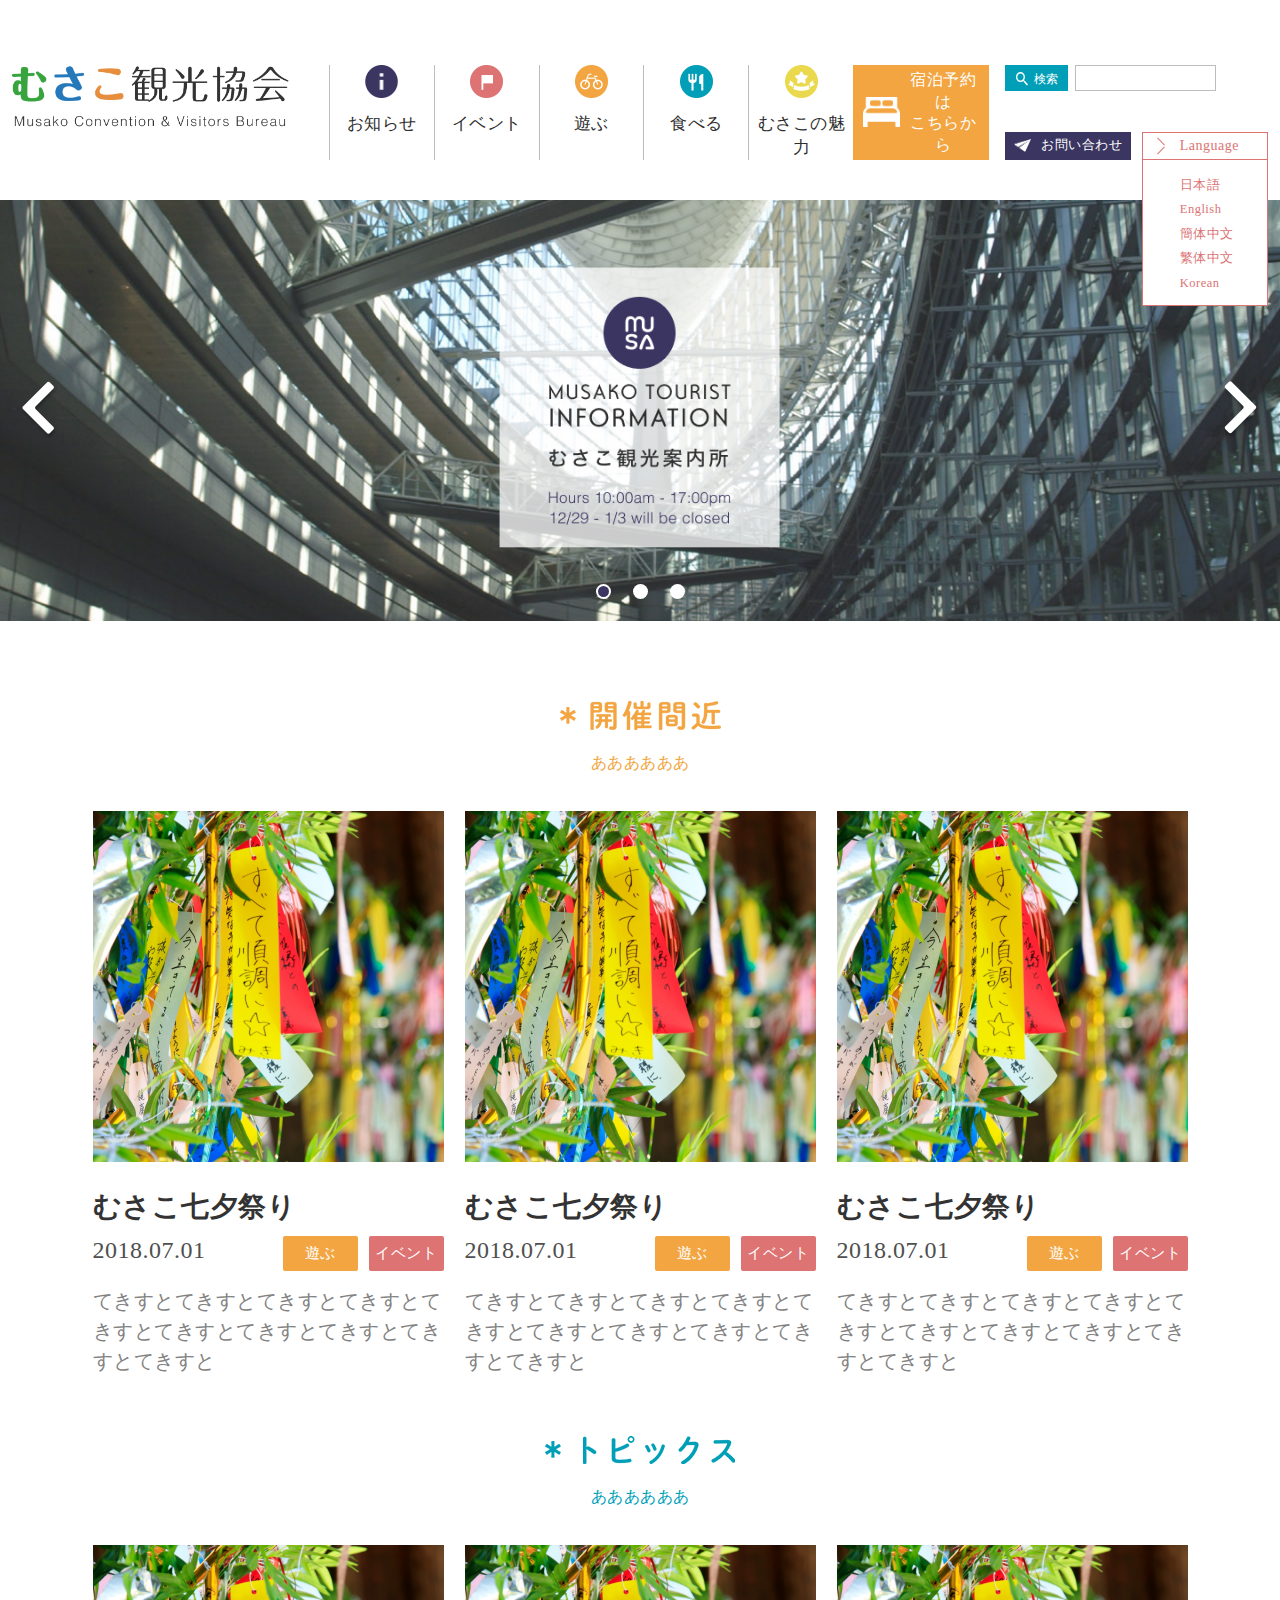
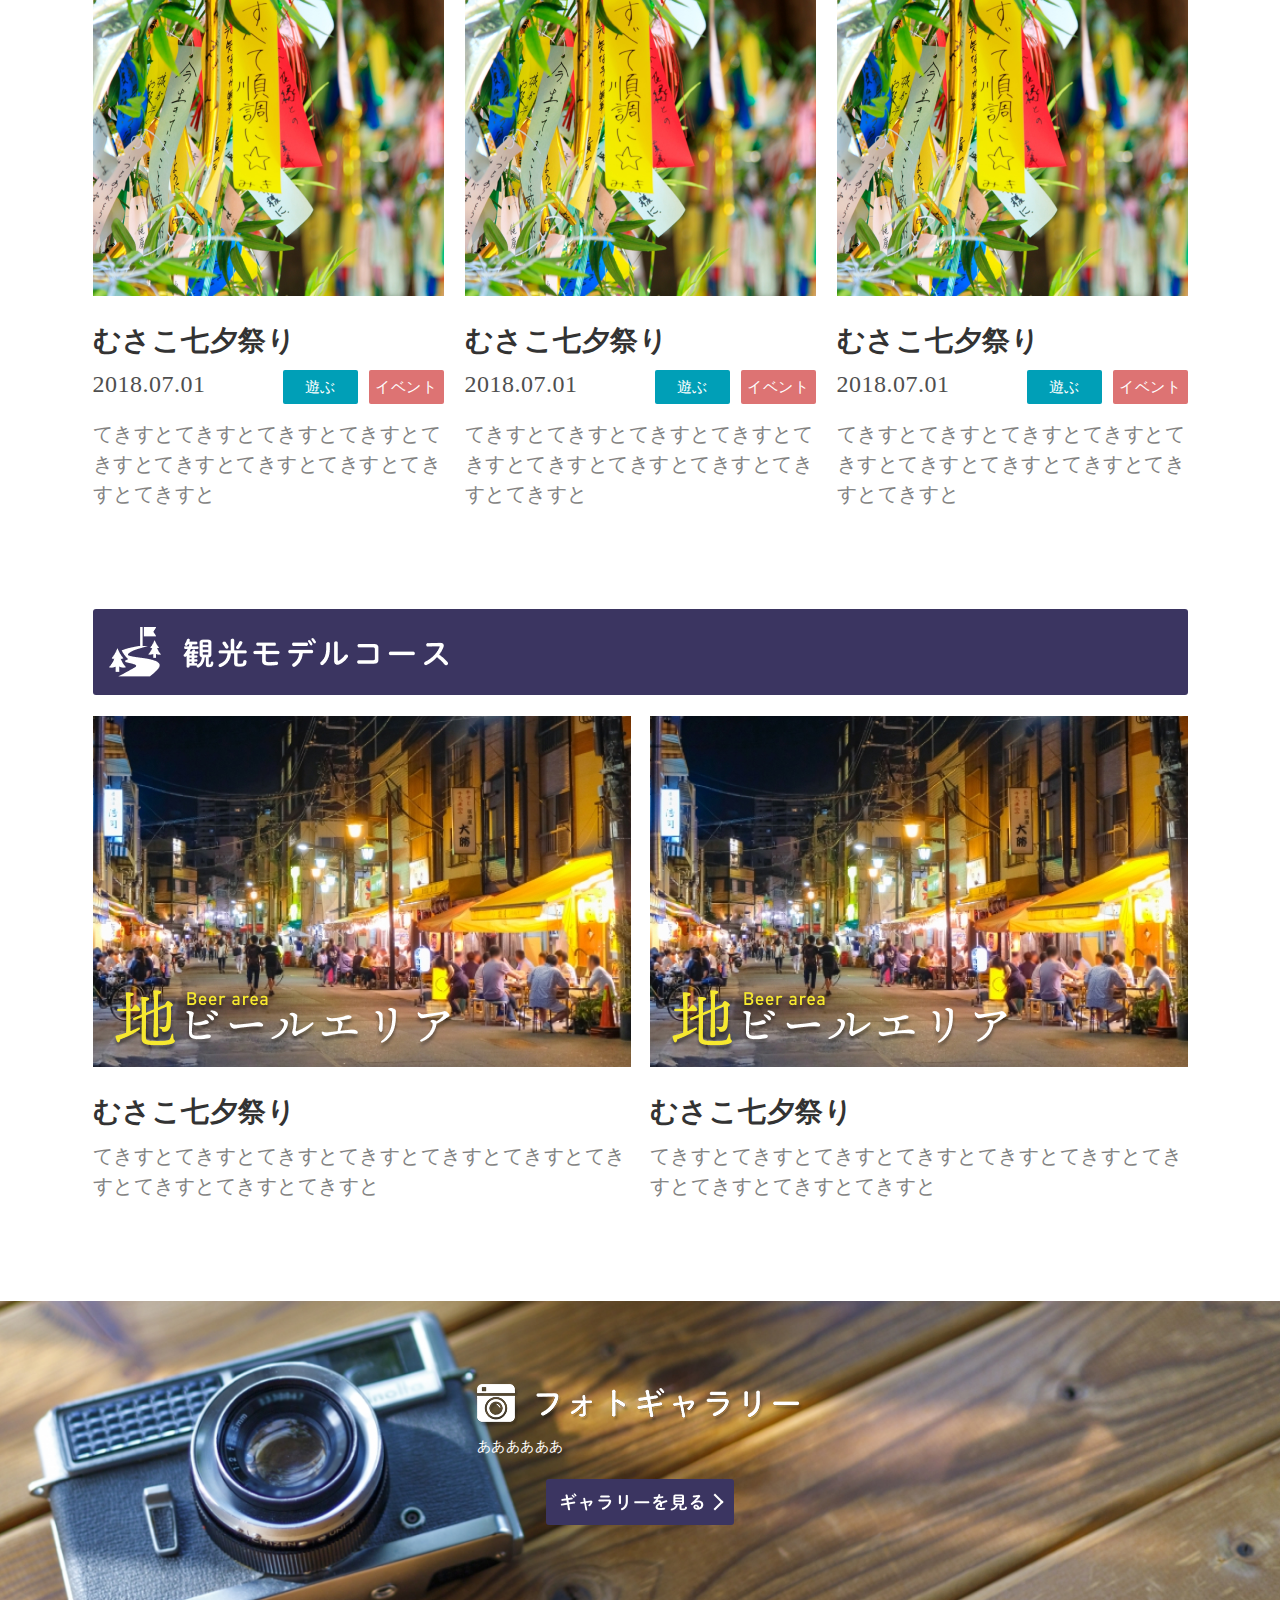
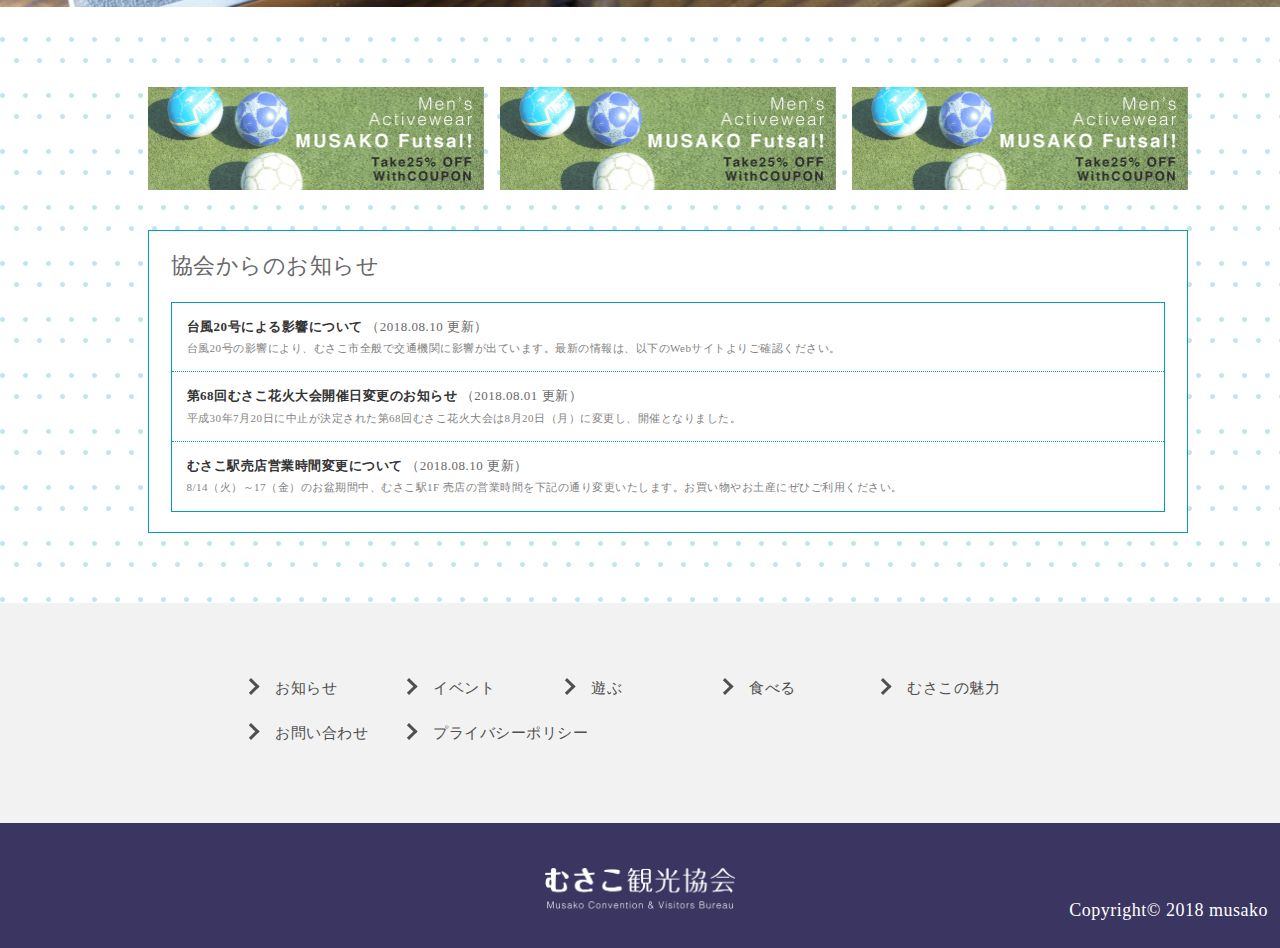
==== commit 425e5617: "TOPレスポンシブ途中 ※PCとSPの中間" ====
--- a/index.html
+++ b/index.html
@@ -13,6 +13,8 @@
 <link rel="stylesheet" type="text/css" href="common/css/slick.css">
 <link rel="stylesheet" type="text/css" href="common/css/slick-theme.css">
 <link rel="stylesheet" type="text/css" href="common/css/layout.css">
+<link rel="stylesheet" type="text/css" href="common/css/header.css">
+<link rel="stylesheet" type="text/css" href="common/css/footer.css">
 <link rel="stylesheet" type="text/css" href="common/css/style.css">
 <link rel="stylesheet" type="text/css" href="common/css/class.css">
 
@@ -29,7 +31,6 @@
 
 		<div class="hdMenus">
 			<div class="etc">
-				<a class="btnSpMenuCls" href=""><img src="common/img/btn_cls.png" alt=""><span>MENU</span></a>
 
 				<div class="searchBox"><form action=""><button type="submit"><i><img src="common/img/icn_search.png" alt=""></i><span>検索</span></button><span class="txt"><input type="text"></span></form></div>
 
@@ -68,6 +69,11 @@
 			</div>
 
 		</div>
+		<a class="btnSpMenuCls" href="">
+			<div class="icnBar"><img src="common/img/btn_bars.png" alt=""></div>
+			<div class="icnCls"><img src="common/img/btn_cls.png" alt=""></div>
+			<span>MENU</span>
+		</a>
 	</div><!--/.u-inner-->
 </header><!--/.header-->
 
@@ -75,63 +81,259 @@
 <main class="container">
 	<article class="mainSld">
 		<ul>
-			<li class="liItem"><a href="#"><img src="common/img/top_main_sld_img01.png" alt=""></a></li>
-			<li class="liItem"><a href="#"><img src="common/img/top_main_sld_img01.png" alt=""></a></li>
-			<li class="liItem"><a href="#"><img src="common/img/top_main_sld_img01.png" alt=""></a></li>
+			<li class="liItem">
+				<a href="#">
+					<picture>
+						<source srcset="common/img/sp_top_main_sld_img01.png" media="(max-width:768px)">
+						<img src="common/img/top_main_sld_img01.png" alt="">
+					</picture>
+				</a>
+			</li>
+			<li class="liItem">
+				<a href="#">
+					<picture>
+						<source srcset="common/img/sp_top_main_sld_img01.png" media="(max-width:768px)">
+						<img src="common/img/top_main_sld_img01.png" alt="">
+					</picture>
+				</a>
+			</li>
+			<li class="liItem">
+				<a href="#">
+					<picture>
+						<source srcset="common/img/sp_top_main_sld_img01.png" media="(max-width:768px)">
+						<img src="common/img/top_main_sld_img01.png" alt="">
+					</picture>
+				</a>
+			</li>
 		</ul>
 	</article>
 
-	<article class="u-inner">
-		<section class="ttlBox1 color1">
-			<h2 class="ttl">開催間近</h2>
-			<p>ああああああ</p>
-		</section>
-
-		<section class="u-thumTxtList1">
-			<a href="">
-				<div class="img"><img src="common/img/list_thum01.png" alt=""></div>
-				<h3 class="ttl">むさこ七夕祭り</h3>
-				<div class="infos">
-					<span class="day">2018.07.01</span>
-					<div class="lbls">
-						<em>遊ぶ</em>
-						<em>イベント</em>
-					</div>
-				</div>
-				<p>てきすとてきすとてきすとてきすとてきすとてきすとてきすとてきすとてきすとてきすと</p>
-			</a>
-			<a href="">
-				<div class="img"><img src="common/img/list_thum01.png" alt=""></div>
-				<h3 class="ttl">むさこ七夕祭り</h3>
-				<div class="infos">
-					<span class="day">2018.07.01</span>
-					<div class="lbls">
-						<em>遊ぶ</em>
-						<em>イベント</em>
-					</div>
-				</div>
-				<p>てきすとてきすとてきすとてきすとてきすとてきすとてきすとてきすとてきすとてきすと</p>
-			</a>
-			<a href="">
-				<div class="img"><img src="common/img/list_thum01.png" alt=""></div>
-				<h3 class="ttl">むさこ七夕祭り</h3>
-				<div class="infos">
-					<span class="day">2018.07.01</span>
-					<div class="lbls">
-						<em>遊ぶ</em>
-						<em>イベント</em>
-					</div>
-				</div>
-				<p>てきすとてきすとてきすとてきすとてきすとてきすとてきすとてきすとてきすとてきすと</p>
-			</a>
-		</section>
-	</article><!--/.u-inner-->
+	<article>
+		<section>
+			<div class="u-inner">
+				<h2 class="u-ttlBox1 color1">
+					<strong class="ttl"><img src="common/img/ttl1_recent.png" alt=""></strong>
+					<p>ああああああ</p>
+				</h2>
+
+				<div class="u-thumTxtList1 col3">
+					<a href="">
+						<div class="img"><img src="common/img/list_thum01.png" alt=""></div>
+						<h3 class="ttl">むさこ七夕祭り</h3>
+						<div class="infos">
+							<span class="day">2018.07.01</span>
+							<div class="lbls">
+								<em class="u-lbl sz1 color1">遊ぶ</em>
+								<em class="u-lbl sz1 color2">イベント</em>
+							</div>
+						</div>
+						<p>てきすとてきすとてきすとてきすとてきすとてきすとてきすとてきすとてきすとてきすと</p>
+					</a>
+					<a href="">
+						<div class="img"><img src="common/img/list_thum01.png" alt=""></div>
+						<h3 class="ttl">むさこ七夕祭り</h3>
+						<div class="infos">
+							<span class="day">2018.07.01</span>
+							<div class="lbls">
+								<em class="u-lbl sz1 color1">遊ぶ</em>
+								<em class="u-lbl sz1 color2">イベント</em>
+							</div>
+						</div>
+						<p>てきすとてきすとてきすとてきすとてきすとてきすとてきすとてきすとてきすとてきすと</p>
+					</a>
+					<a href="">
+						<div class="img"><img src="common/img/list_thum01.png" alt=""></div>
+						<h3 class="ttl">むさこ七夕祭り</h3>
+						<div class="infos">
+							<span class="day">2018.07.01</span>
+							<div class="lbls">
+								<em class="u-lbl sz1 color1">遊ぶ</em>
+								<em class="u-lbl sz1 color2">イベント</em>
+							</div>
+						</div>
+						<p>てきすとてきすとてきすとてきすとてきすとてきすとてきすとてきすとてきすとてきすと</p>
+					</a>
+				</div>
+			</div>
+		</section>
+
+
+		<section>
+			<div class="u-inner">
+				<h2 class="u-ttlBox1 color2">
+					<strong class="ttl"><img src="common/img/ttl1_topics.png" alt=""></strong>
+					<p>ああああああ</p>
+				</h2>
+
+				<div class="u-thumTxtList1 col3">
+					<a href="">
+						<div class="img"><img src="common/img/list_thum01.png" alt=""></div>
+						<h3 class="ttl">むさこ七夕祭り</h3>
+						<div class="infos">
+							<span class="day">2018.07.01</span>
+							<div class="lbls">
+								<em class="u-lbl sz1 color3">遊ぶ</em>
+								<em class="u-lbl sz1 color2">イベント</em>
+							</div>
+						</div>
+						<p>てきすとてきすとてきすとてきすとてきすとてきすとてきすとてきすとてきすとてきすと</p>
+					</a>
+					<a href="">
+						<div class="img"><img src="common/img/list_thum01.png" alt=""></div>
+						<h3 class="ttl">むさこ七夕祭り</h3>
+						<div class="infos">
+							<span class="day">2018.07.01</span>
+							<div class="lbls">
+								<em class="u-lbl sz1 color3">遊ぶ</em>
+								<em class="u-lbl sz1 color2">イベント</em>
+							</div>
+						</div>
+						<p>てきすとてきすとてきすとてきすとてきすとてきすとてきすとてきすとてきすとてきすと</p>
+					</a>
+					<a href="">
+						<div class="img"><img src="common/img/list_thum01.png" alt=""></div>
+						<h3 class="ttl">むさこ七夕祭り</h3>
+						<div class="infos">
+							<span class="day">2018.07.01</span>
+							<div class="lbls">
+								<em class="u-lbl sz1 color3">遊ぶ</em>
+								<em class="u-lbl sz1 color2">イベント</em>
+							</div>
+						</div>
+						<p>てきすとてきすとてきすとてきすとてきすとてきすとてきすとてきすとてきすとてきすと</p>
+					</a>
+				</div>
+			</div><!--/.u-inner-->
+		</section>
+	</article>
+
+
+	<article>
+		<section>
+			<div class="u-inner spType2">
+				<h2 class="u-ttlBox2 color1 spMB0 is_mdlCourse"><img src="common/img/ttl2_model_course.png" alt=""></h2>
+
+				<div class="u-thumTxtList1 col2">
+					<a href="">
+						<div class="img">
+							<picture>
+								<source srcset="common/img/sp_list_thum2_01.png" media="(max-width:768px)">
+								<img src="common/img/list_thum2_01.png" alt="">
+							</picture>
+						</div>
+						<div class="u-spPd1">
+							<h3 class="ttl">むさこ七夕祭り</h3>
+							<p>てきすとてきすとてきすとてきすとてきすとてきすとてきすとてきすとてきすとてきすと</p>
+						</div>
+					</a>
+					<a href="">
+						<div class="img">
+							<picture>
+								<source srcset="common/img/sp_list_thum2_01.png" media="(max-width:768px)">
+								<img src="common/img/list_thum2_01.png" alt="">
+							</picture>
+						</div>
+						<div class="u-spPd1">
+							<h3 class="ttl">むさこ七夕祭り</h3>
+							<p>てきすとてきすとてきすとてきすとてきすとてきすとてきすとてきすとてきすとてきすと</p>
+						</div>
+					</a>
+				</div>
+			</div><!--/.u-inner-->
+		</section>
+	</article>
+
+
+	<article class="phtGalleryZone">
+		<section class="u-mainBox1 type1">
+			<picture>
+				<source srcset="common/img/sp_bg_main_pht_gallery.png" media="(max-width:768px)">
+				<img class="bgImg" src="common/img/bg_main_pht_gallery.png" alt="">
+			</picture>
+
+			<div class="boxCont">
+				<div class="in">
+					<h2 class="ttl">
+						<strong><img src="common/img/ttl_pht_gallery.png" alt=""></strong>
+						<p>ああああああ</p>
+					</h2>
+					<div class="u-btnWrap"><a class="u-btn sz1 color1 withArwR1" href=""><img src="common/img/btn_to_gallery_txt.png" alt=""></a></div>
+				</div>
+			</div>
+		</section>
+
+		<section class="cont sec2 spSec1">
+			<div class="u-inner spType2">
+				<div class="in">
+					<section>
+						<div class="u-thumList1 col3">
+							<a href=""><div class="img"><img src="common/img/bn1_01.png" alt=""></div></a>
+							<a href=""><div class="img"><img src="common/img/bn1_01.png" alt=""></div></a>
+							<a href=""><div class="img"><img src="common/img/bn1_01.png" alt=""></div></a>
+						</div>
+					</section>
+
+					<section class="sec1 spSec2">
+						<div class="infoBox">
+							<h3 class="ttl">協会からのお知らせ</h3>
+							<ul class="list">
+								<li>
+									<dl>
+										<dt>
+											<strong>台風20号による影響について</strong>
+											<small>（2018.08.10 更新）</small>
+										</dt>
+										<dd>台風20号の影響により、むさこ市全般で交通機関に影響が出ています。最新の情報は、以下のWebサイトよりご確認ください。</dd>
+									</dl>
+								</li>
+								<li>
+									<dl>
+										<dt>
+											<strong>第68回むさこ花火大会開催日変更のお知らせ</strong>
+											<small>（2018.08.01 更新）</small>
+										</dt>
+										<dd>平成30年7月20日に中止が決定された第68回むさこ花火大会は8月20日（月）に変更し、開催となりました。</dd>
+									</dl>
+								</li>
+								<li>
+									<dl>
+										<dt>
+											<strong>むさこ駅売店営業時間変更について</strong>
+											<small>（2018.08.10 更新）</small>
+										</dt>
+										<dd>8/14（火）～17（金）のお盆期間中、むさこ駅1F 売店の営業時間を下記の通り変更いたします。お買い物やお土産にぜひご利用ください。</dd>
+									</dl>
+								</li>
+							</ul>
+						</div>
+					</section>
+				</div>
+			</div>
+		</section>
+	</article>
+
 </main><!--/.container-->
 
 
 <footer class="footer">
-	<h1 class="ftLogo"><img src="common/img/logo2.png" alt=""></h1>
-	<p class="copyright">Copyright© 2018 musako</p>
+	<section class="ftNavs">
+		<div class="u-inner">
+			<nav>
+				<a href="">お知らせ</a>
+				<a href="">イベント</a>
+				<a href="">遊ぶ</a>
+				<a href="">食べる</a>
+				<a href="">むさこの魅力</a>
+				<a href="">お問い合わせ</a>
+				<a href="">プライバシーポリシー</a>
+			</nav>
+		</div>
+	</section>
+
+	<section class="ftInfo">
+		<h1 class="ftLogo"><img src="common/img/logo2.png" alt=""></h1>
+		<p class="copyright">Copyright© 2018 musako</p>
+	</section>
 </footer><!--/.footer-->
 </div><!--/.wrapper-->
 </body>
--- a/common/css/header.css
+++ b/common/css/header.css
@@ -0,0 +1,206 @@
+@charset "UTF-8";
+/*--------------------------------------
+ ヘッダー
+---------------------------------------*/
+.header {
+  padding: 65px 0 40px; }
+  @media screen and (max-width: 768px) {
+    .header {
+      padding: 32px 0 22px; } }
+  .header .u-inner {
+    display: flex;
+    justify-content: space-between;
+    max-width: 1368px; }
+    @media screen and (max-width: 768px) {
+      .header .u-inner {
+        padding-left: 25px;
+        padding-right: 25px; } }
+    .header .u-inner .hdLogo {
+      width: 280px; }
+      @media screen and (max-width: 768px) {
+        .header .u-inner .hdLogo {
+          width: 200px; } }
+      .header .u-inner .hdLogo a {
+        display: block;
+        transition: 0.3s; }
+        .header .u-inner .hdLogo a:hover {
+          opacity: 0.7;
+          text-decoration: none; }
+    .header .u-inner .hdMenus {
+      display: flex;
+      justify-content: space-between;
+      flex-direction: row-reverse;
+      width: 74.7807017544%; }
+      @media screen and (max-width: 768px) {
+        .header .u-inner .hdMenus {
+          display: none; } }
+      .header .u-inner .hdMenus .etc {
+        display: flex;
+        justify-content: space-between;
+        flex-direction: column;
+        flex-shrink: 0;
+        width: 263px;
+        margin-left: 16px; }
+        .header .u-inner .hdMenus .etc .searchBox {
+          line-height: 1; }
+          .header .u-inner .hdMenus .etc .searchBox form {
+            display: flex; }
+            .header .u-inner .hdMenus .etc .searchBox form button {
+              display: flex;
+              justify-content: center;
+              align-items: center;
+              flex-shrink: 0;
+              background-color: #009FB7;
+              width: 63px;
+              height: 26px;
+              padding-top: 3px;
+              color: #fff;
+              font-size: 12px; }
+              .header .u-inner .hdMenus .etc .searchBox form button i {
+                display: block;
+                width: 12px;
+                margin-right: 6px; }
+              .header .u-inner .hdMenus .etc .searchBox form button span {
+                display: block;
+                white-space: nowrap; }
+            .header .u-inner .hdMenus .etc .searchBox form .txt {
+              display: block;
+              margin-left: 7px; }
+              .header .u-inner .hdMenus .etc .searchBox form .txt input {
+                width: 100%;
+                height: 100%;
+                padding: 0 8px;
+                border: 1px solid #BDBDBD;
+                box-sizing: border-box; }
+        .header .u-inner .hdMenus .etc .btns {
+          display: flex;
+          justify-content: space-between;
+          line-height: 1; }
+          .header .u-inner .hdMenus .etc .btns > * {
+            width: 48%; }
+          .header .u-inner .hdMenus .etc .btns a {
+            display: block;
+            transition: 0.3s; }
+            .header .u-inner .hdMenus .etc .btns a:hover {
+              opacity: 0.7;
+              text-decoration: none; }
+          .header .u-inner .hdMenus .etc .btns .inq {
+            display: flex;
+            justify-content: center;
+            align-items: center;
+            background-color: #3B3561;
+            color: #fff;
+            font-size: 12.5px; }
+            .header .u-inner .hdMenus .etc .btns .inq i {
+              display: block;
+              width: 16.5px;
+              margin-right: 10.5px; }
+          .header .u-inner .hdMenus .etc .btns .lng {
+            background-color: #fff;
+            color: #DD7373;
+            font-size: 14px; }
+            .header .u-inner .hdMenus .etc .btns .lng .btn {
+              padding: 6px 16px 6px 37px;
+              border: 1px solid #DD7373;
+              position: relative; }
+              .header .u-inner .hdMenus .etc .btns .lng .btn i {
+                display: block;
+                width: 10px;
+                height: 10px;
+                margin: auto;
+                position: absolute;
+                top: 0;
+                bottom: 0;
+                left: 13px; }
+                .header .u-inner .hdMenus .etc .btns .lng .btn i:before, .header .u-inner .hdMenus .etc .btns .lng .btn i:after {
+                  content: "";
+                  display: block;
+                  background-color: #DD7373;
+                  width: 100%;
+                  height: 1px;
+                  position: absolute; }
+                .header .u-inner .hdMenus .etc .btns .lng .btn i:before {
+                  bottom: 0;
+                  transform: rotate(-45deg); }
+                .header .u-inner .hdMenus .etc .btns .lng .btn i:after {
+                  top: 0;
+                  transform: rotate(45deg); }
+            .header .u-inner .hdMenus .etc .btns .lng .lngs {
+              position: relative;
+              z-index: 1; }
+              .header .u-inner .hdMenus .etc .btns .lng .lngs span {
+                background-color: #fff;
+                width: 100%;
+                padding: 19px 0 16px;
+                font-size: 12.5px;
+                border: 1px solid #DD7373;
+                border-top: none;
+                box-sizing: border-box;
+                position: absolute;
+                top: 0;
+                left: 0; }
+              .header .u-inner .hdMenus .etc .btns .lng .lngs a {
+                padding-left: 37px; }
+                .header .u-inner .hdMenus .etc .btns .lng .lngs a + a {
+                  margin-top: 12px; }
+      .header .u-inner .hdMenus .nav_btn {
+        display: flex;
+        justify-content: space-between;
+        width: 100%;
+        text-align: center; }
+        .header .u-inner .hdMenus .nav_btn .hdNav {
+          display: flex;
+          width: 100%;
+          text-align: center; }
+          .header .u-inner .hdMenus .nav_btn .hdNav a {
+            width: 20%;
+            padding: 0 5px;
+            color: #2E2E2E;
+            border-left: 1px solid #BDBDBD;
+            box-sizing: border-box;
+            transition: 0.3s; }
+            .header .u-inner .hdMenus .nav_btn .hdNav a:hover {
+              opacity: 0.7;
+              text-decoration: none; }
+            .header .u-inner .hdMenus .nav_btn .hdNav a i {
+              display: block;
+              width: 33px;
+              margin: 0 auto 14px; }
+            .header .u-inner .hdMenus .nav_btn .hdNav a p {
+              font-size: 17px; }
+        .header .u-inner .hdMenus .nav_btn .hdBtnYoyaku {
+          flex-shrink: 0;
+          background-color: #F2A541;
+          width: 20.564516129%;
+          color: #fff; }
+          .header .u-inner .hdMenus .nav_btn .hdBtnYoyaku > a {
+            display: flex;
+            justify-content: center;
+            align-items: center;
+            height: 100%;
+            padding: 0 10px;
+            transition: 0.3s; }
+            .header .u-inner .hdMenus .nav_btn .hdBtnYoyaku > a:hover {
+              opacity: 0.7;
+              text-decoration: none; }
+            .header .u-inner .hdMenus .nav_btn .hdBtnYoyaku > a i {
+              display: block;
+              width: 42px; }
+            .header .u-inner .hdMenus .nav_btn .hdBtnYoyaku > a p {
+              margin-left: 8px;
+              font-size: 15.5px; }
+    .header .u-inner .btnSpMenuCls {
+      display: none; }
+      @media screen and (max-width: 768px) {
+        .header .u-inner .btnSpMenuCls {
+          display: block;
+          width: 31px;
+          position: absolute;
+          top: 34px;
+          right: 25px; } }
+      .header .u-inner .btnSpMenuCls .icnCls {
+        display: none; }
+      .header .u-inner .btnSpMenuCls span {
+        display: block;
+        margin-top: 7.5px;
+        color: #3B3561; }
--- a/common/css/footer.css
+++ b/common/css/footer.css
@@ -0,0 +1,79 @@
+@charset "UTF-8";
+/*--------------------------------------
+ フッター
+---------------------------------------*/
+.footer .ftNavs {
+  background-color: #F2F2F2;
+  padding: 75px 0 55px; }
+  @media screen and (max-width: 768px) {
+    .footer .ftNavs {
+      padding: 8vw 0 5.3333333333vw; } }
+  .footer .ftNavs .u-inner {
+    max-width: 790px; }
+    @media screen and (max-width: 768px) {
+      .footer .ftNavs .u-inner {
+        padding-left: 13.3333333333vw; } }
+  .footer .ftNavs nav {
+    display: flex;
+    flex-wrap: wrap; }
+    @media screen and (max-width: 768px) {
+      .footer .ftNavs nav {
+        flex-direction: column; } }
+    .footer .ftNavs nav a {
+      display: inline-block;
+      width: 20%;
+      margin-bottom: 24px;
+      padding: 0 10px 0 30px;
+      color: #4F4F4F;
+      font-size: 1.5rem;
+      position: relative;
+      box-sizing: border-box;
+      transition: 0.3s; }
+      .footer .ftNavs nav a:hover {
+        opacity: 0.7;
+        text-decoration: none; }
+      .footer .ftNavs nav a:last-child {
+        width: auto; }
+      .footer .ftNavs nav a:before {
+        content: "";
+        display: block;
+        width: 0.6em;
+        height: 0.6em;
+        margin: auto;
+        border-right: 3px solid #4F4F4F;
+        border-bottom: 3px solid #4F4F4F;
+        position: absolute;
+        top: 0;
+        bottom: 0;
+        left: 0;
+        transform: translateY(-0.1em) rotate(-45deg); }
+      @media screen and (max-width: 768px) {
+        .footer .ftNavs nav a {
+          width: auto;
+          margin-bottom: 4.8vw;
+          padding: 0 0 0 8vw;
+          font-size: 1.1rem; } }
+.footer .ftInfo {
+  background-color: #3B3561;
+  margin-top: 0;
+  padding: 44px 12px 29px;
+  color: #fff;
+  line-height: 1; }
+  @media screen and (max-width: 768px) {
+    .footer .ftInfo {
+      padding: 10.6666666667vw 3.2vw 2.6666666667vw; } }
+  .footer .ftInfo .ftLogo {
+    width: 192px;
+    margin: auto; }
+    @media screen and (max-width: 768px) {
+      .footer .ftInfo .ftLogo {
+        width: 51.2vw; } }
+  .footer .ftInfo .copyright {
+    margin-top: -10px;
+    font-size: 1.8rem;
+    text-align: right; }
+    @media screen and (max-width: 768px) {
+      .footer .ftInfo .copyright {
+        margin-top: 7.2vw;
+        font-size: 0.9rem;
+        text-align: center; } }
--- a/common/css/style.css
+++ b/common/css/style.css
@@ -61,15 +61,15 @@
   color: #000;
   font-size: 10px;
   letter-spacing: 0.05em; }
-  @media screen and (max-width: 767px) {
+  @media screen and (max-width: 768px) {
     html {
-      font-size: 3.125vw; } }
+      font-size: 2.6666666667vw; } }
 
 body {
   margin: 0;
   padding: 0;
   font: 10px/1.4 "メイリオ", Meiryo, "ヒラギノ角ゴ Pro W3", "Hiragino Kaku Gothic Pro", Osaka, "ＭＳ Ｐゴシック", "MS PGothic", "sans-serif"; }
-  @media screen and (max-width: 767px) {
+  @media screen and (max-width: 768px) {
     body {
       -webkit-text-size-adjust: 100%; } }
 
@@ -114,187 +114,6 @@
   margin: 0;
   padding: 0;
   border: none; }
-
-/*
-    ColorBox Core Style
-    The following rules are the styles that are consistant between themes.
-    Avoid changing this area to maintain compatability with future versions of ColorBox.
-*/
-#cbox2Overlay {
-  opacity: 0.8 !important; }
-
-#colorbox, #cbox2Overlay, #cbox2Wrapper {
-  position: absolute;
-  top: 0;
-  left: 0;
-  z-index: 9999;
-  overflow: hidden; }
-
-#cbox2Overlay {
-  position: fixed;
-  width: 100%;
-  height: 100%; }
-
-#cbox2MiddleLeft, #cbox2BottomLeft {
-  clear: left; }
-
-#cbox2Content {
-  position: relative;
-  overflow: hidden;
-  padding-bottom: 20px; }
-
-#cbox2LoadedContent {
-  overflow: auto; }
-
-#cbox2LoadedContent iframe {
-  display: block;
-  width: 100%;
-  height: 100%;
-  border: 0; }
-
-#cbox2Title {
-  margin: 0; }
-
-#cbox2LoadingOverlay, #cbox2LoadingGraphic {
-  position: absolute;
-  top: 0;
-  left: 0;
-  width: 100%; }
-
-#cbox2Previous, #cbox2Next, #cbox2Close, #cbox2Slideshow {
-  cursor: pointer; }
-
-/* 
-    Example user style
-    The following rules are ordered and tabbed in a way that represents the
-    order/nesting of the generated HTML, so that the structure easier to understand.
-*/
-#cbox2Overlay {
-  background: black url(//deagostini.jp/site/common/overlay.png) 0 0 repeat; }
-
-#cbox2TopLeft {
-  width: 21px;
-  height: 21px;
-  background: none -100px 0 no-repeat; }
-
-#cbox2TopRight {
-  width: 21px;
-  height: 21px;
-  background: none -129px 0 no-repeat; }
-
-#cbox2BottomLeft {
-  width: 21px;
-  height: 21px;
-  background: none -100px -29px no-repeat; }
-
-#cbox2BottomRight {
-  width: 21px;
-  height: 21px;
-  background: none -129px -29px no-repeat; }
-
-#cbox2MiddleLeft {
-  width: 21px;
-  background: none left top repeat-y; }
-
-#cbox2MiddleRight {
-  width: 21px;
-  background: none right top repeat-y; }
-
-#cbox2TopCenter {
-  height: 21px;
-  background: none 0 0 repeat-x; }
-
-#cbox2BottomCenter {
-  height: 21px;
-  background: none 0 -29px repeat-x; }
-
-/* #cbox2Content{background:;}*/
-#cbox2LoadedContent {
-  margin-bottom: 28px;
-  padding: 30px 60px 0px; }
-
-#cbox2Title {
-  position: absolute;
-  top: 636px;
-  left: 60px;
-  text-align: left;
-  width: 860px;
-  font-size: 14px;
-  color: #FFF;
-  font-weight: bold;
-  text-shadow: 1px 1px 3px #000; }
-
-#cbox2Current {
-  position: absolute;
-  top: 10px;
-  left: 60px;
-  color: #FFFFFF; }
-
-#cbox2Slideshow {
-  position: absolute;
-  bottom: 3px;
-  right: 30px;
-  color: #FFFFFF; }
-
-#cbox2Previous {
-  left: 10px;
-  transform: rotate(-135deg); }
-
-#cbox2Next {
-  right: 10px;
-  transform: rotate(45deg); }
-
-#cbox2LoadingOverlay {
-  background: url(//deagostini.jp/site/common/loading_background.png) center center no-repeat; }
-
-#cbox2LoadingGraphic {
-  background: url(//deagostini.jp/site/common/loading.gif) center center no-repeat; }
-
-#cbox2Close {
-  position: absolute;
-  bottom: 11px;
-  right: 60px;
-  background: url(../images/colorbox_close.png);
-  background-position: left 4px;
-  background-repeat: no-repeat;
-  width: 87px;
-  height: 32px;
-  text-indent: -9999px;
-  border: 0px;
-  border-radius: 5px; }
-
-/*
-    The following fixes png-transparency for IE6.  
-    It is also necessary for png-transparency in IE7 & IE8 to avoid 'black halos' with the fade transition
-    
-    Since this method does not support CSS background-positioning, it is incompatible with CSS sprites.
-    Colorbox preloads navigation hover classes to account for this.
-    
-    !! Important Note: AlphaImageLoader src paths are relative to the HTML document,
-    while regular CSS background images are relative to the CSS document.
-*/
-#cbox2Previous,
-#cbox2Next {
-  -webkit-appearance: none;
-  -moz-appearance: none;
-  appearance: none;
-  background: none;
-  width: 40px;
-  height: 40px;
-  margin: auto;
-  padding: 0;
-  text-indent: -9999px;
-  border-style: solid;
-  border-width: 8px 8px 0 0;
-  border-color: #fff #fff transparent transparent;
-  position: absolute;
-  top: 0;
-  bottom: 0;
-  z-index: 10000; }
-
-#cbox2Previous:hover,
-#cbox2Next:hover {
-  opacity: 0.7; }
 
 /* Slider */
 .slick-slider {
@@ -687,188 +506,6 @@
 /*--------------------------------------
  レイアウト
 ---------------------------------------*/
-.header {
-  padding: 20px 0; }
-  .header .u-inner {
-    display: flex;
-    justify-content: space-between;
-    max-width: 1368px; }
-    .header .u-inner .hdLogo {
-      width: 280px; }
-    .header .u-inner .hdMenus {
-      display: flex;
-      justify-content: space-between;
-      flex-direction: row-reverse;
-      width: 74.7807017544%; }
-      .header .u-inner .hdMenus .btnSpMenuCls {
-        display: none; }
-      .header .u-inner .hdMenus .etc {
-        display: flex;
-        justify-content: space-between;
-        flex-direction: column;
-        flex-shrink: 0;
-        width: 263px;
-        margin-left: 16px; }
-        .header .u-inner .hdMenus .etc .searchBox {
-          line-height: 1; }
-          .header .u-inner .hdMenus .etc .searchBox form {
-            display: flex; }
-            .header .u-inner .hdMenus .etc .searchBox form button {
-              display: flex;
-              justify-content: center;
-              align-items: center;
-              flex-shrink: 0;
-              background-color: #009FB7;
-              width: 63px;
-              height: 26px;
-              padding-top: 3px;
-              color: #fff;
-              font-size: 12px; }
-              .header .u-inner .hdMenus .etc .searchBox form button i {
-                display: block;
-                width: 12px;
-                margin-right: 6px; }
-              .header .u-inner .hdMenus .etc .searchBox form button span {
-                display: block;
-                white-space: nowrap; }
-            .header .u-inner .hdMenus .etc .searchBox form .txt {
-              display: block;
-              margin-left: 7px; }
-              .header .u-inner .hdMenus .etc .searchBox form .txt input {
-                width: 100%;
-                height: 100%;
-                padding: 0 8px;
-                border: 1px solid #BDBDBD;
-                box-sizing: border-box; }
-        .header .u-inner .hdMenus .etc .btns {
-          display: flex;
-          justify-content: space-between;
-          line-height: 1; }
-          .header .u-inner .hdMenus .etc .btns > * {
-            width: 48%; }
-          .header .u-inner .hdMenus .etc .btns a {
-            display: block;
-            transition: 0.3s; }
-            .header .u-inner .hdMenus .etc .btns a:hover {
-              opacity: 0.7;
-              text-decoration: none; }
-          .header .u-inner .hdMenus .etc .btns .inq {
-            display: flex;
-            justify-content: center;
-            align-items: center;
-            background-color: #3B3561;
-            color: #fff;
-            font-size: 12.5px; }
-            .header .u-inner .hdMenus .etc .btns .inq i {
-              display: block;
-              width: 16.5px;
-              margin-right: 10.5px; }
-          .header .u-inner .hdMenus .etc .btns .lng {
-            background-color: #fff;
-            color: #DD7373;
-            font-size: 14px; }
-            .header .u-inner .hdMenus .etc .btns .lng .btn {
-              padding: 6px 16px 6px 37px;
-              border: 1px solid #DD7373;
-              position: relative; }
-              .header .u-inner .hdMenus .etc .btns .lng .btn i {
-                display: block;
-                width: 10px;
-                height: 10px;
-                margin: auto;
-                position: absolute;
-                top: 0;
-                bottom: 0;
-                left: 13px; }
-                .header .u-inner .hdMenus .etc .btns .lng .btn i:before, .header .u-inner .hdMenus .etc .btns .lng .btn i:after {
-                  content: "";
-                  display: block;
-                  background-color: #DD7373;
-                  width: 100%;
-                  height: 1px;
-                  position: absolute; }
-                .header .u-inner .hdMenus .etc .btns .lng .btn i:before {
-                  bottom: 0;
-                  transform: rotate(-45deg); }
-                .header .u-inner .hdMenus .etc .btns .lng .btn i:after {
-                  top: 0;
-                  transform: rotate(45deg); }
-            .header .u-inner .hdMenus .etc .btns .lng .lngs {
-              position: relative;
-              z-index: 1; }
-              .header .u-inner .hdMenus .etc .btns .lng .lngs span {
-                background-color: #fff;
-                width: 100%;
-                padding: 19px 0 16px;
-                font-size: 12.5px;
-                border: 1px solid #DD7373;
-                border-top: none;
-                box-sizing: border-box;
-                position: absolute;
-                top: 0;
-                left: 0; }
-              .header .u-inner .hdMenus .etc .btns .lng .lngs a {
-                padding-left: 37px; }
-                .header .u-inner .hdMenus .etc .btns .lng .lngs a + a {
-                  margin-top: 12px; }
-      .header .u-inner .hdMenus .nav_btn {
-        display: flex;
-        justify-content: space-between;
-        width: 100%;
-        text-align: center; }
-        .header .u-inner .hdMenus .nav_btn .hdNav {
-          display: flex;
-          width: 100%;
-          text-align: center; }
-          .header .u-inner .hdMenus .nav_btn .hdNav a {
-            width: 20%;
-            padding: 0 5px;
-            color: #2E2E2E;
-            border-left: 1px solid #BDBDBD;
-            box-sizing: border-box;
-            transition: 0.3s; }
-            .header .u-inner .hdMenus .nav_btn .hdNav a:hover {
-              opacity: 0.7;
-              text-decoration: none; }
-            .header .u-inner .hdMenus .nav_btn .hdNav a i {
-              display: block;
-              width: 33px;
-              margin: 0 auto 14px; }
-            .header .u-inner .hdMenus .nav_btn .hdNav a p {
-              font-size: 17px; }
-        .header .u-inner .hdMenus .nav_btn .hdBtnYoyaku {
-          flex-shrink: 0;
-          background-color: #F2A541;
-          width: 20.564516129%;
-          color: #fff; }
-          .header .u-inner .hdMenus .nav_btn .hdBtnYoyaku > a {
-            display: flex;
-            justify-content: center;
-            align-items: center;
-            height: 100%;
-            padding: 0 10px;
-            transition: 0.3s; }
-            .header .u-inner .hdMenus .nav_btn .hdBtnYoyaku > a:hover {
-              opacity: 0.7;
-              text-decoration: none; }
-            .header .u-inner .hdMenus .nav_btn .hdBtnYoyaku > a i {
-              display: block;
-              width: 42px; }
-            .header .u-inner .hdMenus .nav_btn .hdBtnYoyaku > a p {
-              margin-left: 8px;
-              font-size: 15.5px; }
-
-.footer {
-  background-color: #3B3561;
-  padding: 45px 15px 21px;
-  color: #fff; }
-  .footer .ftLogo {
-    width: 192px;
-    margin: auto; }
-  .footer .copyright {
-    font-size: 18px;
-    text-align: right; }
-
 /*--------------------------------------
  要素
 ---------------------------------------*/
@@ -888,10 +525,31 @@
   background: none;
   border: none; }
 
+article {
+  padding-bottom: 100px; }
+  @media screen and (max-width: 768px) {
+    article {
+      padding-bottom: 18.6666666667vw; } }
+
+section + section {
+  margin-top: 60px; }
+  section + section.sec1 {
+    margin-top: 40px; }
+  section + section.sec2 {
+    margin-top: 80px; }
+  @media screen and (max-width: 768px) {
+    section + section {
+      margin-top: 18.6666666667vw; }
+      section + section.spSec1 {
+        margin-top: 23.2vw; }
+      section + section.spSec2 {
+        margin-top: 10.6666666667vw; } }
+
 /*--------------------------------------
  パーツ
 ---------------------------------------*/
 .u- {
+  /* パディング */
   /* インナー */
   /* タイトル */
   /* テキスト */
@@ -906,46 +564,66 @@
   /* リンク集 */
   /* 箱 */
   /* 状態 */ }
+  @media screen and (max-width: 768px) {
+    .u-spPd1 {
+      padding-left: 3.2vw;
+      padding-right: 3.2vw; } }
   .u-inner {
     max-width: 1095px;
     margin-left: auto;
     margin-right: auto;
-    padding-left: 15px;
-    padding-right: 15px; }
+    padding-left: 12px;
+    padding-right: 12px; }
     .u-inner.sz2 {
       max-width: 1000px; }
     .u-inner.sz3 {
       max-width: 800px; }
-    @media screen and (max-width: 767px) {
+    @media screen and (max-width: 768px) {
       .u-inner {
-        padding-left: 4.6875%;
-        padding-right: 4.6875%; } }
+        padding-left: 3.2vw;
+        padding-right: 3.2vw; }
+        .u-inner.spType2 {
+          padding-left: 0;
+          padding-right: 0; } }
   .u-ttlBox1 {
-    margin-bottom: 45px;
+    margin-bottom: 40px;
     font-size: 2.5rem;
     line-height: 1;
     text-align: center; }
+    .u-ttlBox1 .ttl {
+      display: block; }
     .u-ttlBox1 p {
-      margin-top: 1em;
-      font-size: 0 .u-ttlBox1 p 5em; }
+      margin-top: 25px;
+      font-size: 1.6rem; }
+    @media screen and (max-width: 768px) {
+      .u-ttlBox1 {
+        margin-bottom: 9.3333333333vw; }
+        .u-ttlBox1 .ttl img {
+          width: auto;
+          height: 7.4666666667vw; }
+        .u-ttlBox1 p {
+          margin-top: 6.6666666667vw; } }
     .u-ttlBox1.color1 {
       color: #F2A541; }
-  .u-lead1 {
-    margin-bottom: 50px;
-    font-size: 1.6rem; }
+    .u-ttlBox1.color2 {
+      color: #009FB7; }
+  .u-ttlBox2 {
+    margin-bottom: 21px;
+    padding: 18px 16px;
+    border-radius: 3px; }
+    @media screen and (max-width: 768px) {
+      .u-ttlBox2 {
+        margin-bottom: 5.3333333333vw;
+        border-radius: 0; } }
+    .u-ttlBox2.color1 {
+      background-color: #3B3561; }
+    @media screen and (max-width: 768px) {
+      .u-ttlBox2.is_mdlCourse img {
+        width: 85.3333333333vw; } }
   .u-txRed {
     color: red; }
-  .u-bgGrey1 {
-    background-color: #f0f0f0; }
   .u-btn {
     display: inline-block;
-    background-color: #FFF;
-    padding: 10px 17px;
-    border: 1px solid #CCC;
-    color: #333;
-    box-shadow: 0 3px 0 #CCC;
-    border-radius: 4px;
-    box-sizing: border-box;
     transition: 0.3s; }
     .u-btn:hover {
       opacity: 0.7;
@@ -953,52 +631,55 @@
     .u-btn.withIcn {
       display: flex;
       align-items: center; }
-    .u-btn.clr2 {
-      background-color: #499745;
-      color: #fff;
-      border: none;
-      box-shadow: none; }
-    .u-btn.clr3 {
-      background-color: #aaa;
-      color: #fff;
-      border: none;
-      box-shadow: none; }
-    .u-btn.sz2 {
-      padding: 1em;
-      font-size: 2.1rem; }
-      @media screen and (max-width: 767px) {
-        .u-btn.sz2 {
-          font-size: 1.6rem; } }
-    .u-btn.sz3 {
-      padding: 1em 3em;
-      font-size: 1.8rem; }
-      @media screen and (max-width: 767px) {
-        .u-btn.sz3 {
-          font-size: 1.6rem; } }
-    .u-btn.withArwR {
-      padding-right: 2em;
-      padding-left: 2em;
+    .u-btn.color1 {
+      background-color: #3B3561; }
+    .u-btn.sz1 {
+      padding: 14px;
+      border-radius: 3px; }
+      @media screen and (max-width: 768px) {
+        .u-btn.sz1 {
+          padding: 3.7333333333vw; } }
+    .u-btn.withArwR1 {
+      padding-right: 30px;
       position: relative; }
-      .u-btn.withArwR:after {
+      .u-btn.withArwR1:after {
         content: "";
         display: inline-block;
-        width: 0.6em;
-        height: 0.6em;
+        width: 12px;
+        height: 12px;
         margin: auto;
         border-style: solid;
-        border-width: 1px 1px 0 0;
+        border-width: 2px 2px 0 0;
         border-color: #fff inherit transparent transparent;
         box-sizing: border-box;
         transform: rotate(45deg);
         position: absolute;
         top: 0;
         bottom: 0;
-        right: 1em; }
-    @media screen and (max-width: 767px) {
-      .u-btn.withArwR {
-        display: block; }
-        .u-btn.withArwR:after {
-          right: 1em; } }
+        right: 13px; }
+      @media screen and (max-width: 768px) {
+        .u-btn.withArwR1 {
+          padding-right: 8vw; }
+          .u-btn.withArwR1:after {
+            width: 3.2vw;
+            height: 3.2vw;
+            right: 3.4666666667vw; } }
+  .u-lbl {
+    display: inline-block;
+    text-align: center;
+    color: #fff; }
+    .u-lbl.sz1 {
+      width: 4.992em;
+      height: 2.3em;
+      font-size: 1.5rem;
+      line-height: 2.3;
+      border-radius: 2px; }
+    .u-lbl.color1 {
+      background-color: #F2A541; }
+    .u-lbl.color2 {
+      background-color: #DD7373; }
+    .u-lbl.color3 {
+      background-color: #009FB7; }
   .u-icnMail:before {
     display: none;
     font-family: "Font Awesome 5 Solid";
@@ -1006,43 +687,237 @@
   .u-icnMail svg {
     margin-right: 7px;
     color: inherit; }
-  .u-note1 {
-    display: block;
-    text-indent: -1em;
-    padding-left: 1em; }
+  .u-thumList1 {
+    display: flex;
+    justify-content: space-between; }
+    @media screen and (max-width: 768px) {
+      .u-thumList1 {
+        display: block; } }
+    .u-thumList1 > a {
+      display: block; }
+      @media screen and (max-width: 768px) {
+        .u-thumList1 > a + a {
+          margin-top: 3.2vw; } }
+      .u-thumList1 > a .img {
+        overflow: hidden; }
+        .u-thumList1 > a .img img {
+          width: 100%;
+          transition: transform 0.3s; }
+      .u-thumList1 > a:hover .img img {
+        transform: scale(1.1); }
+    .u-thumList1.col2 > a {
+      width: 51.7307692308%; }
+      @media screen and (max-width: 768px) {
+        .u-thumList1.col2 > a {
+          width: auto; } }
+    .u-thumList1.col3 > a {
+      width: 32.3076923077%; }
+      @media screen and (max-width: 768px) {
+        .u-thumList1.col3 > a {
+          width: auto; } }
   .u-thumTxtList1 {
     display: flex;
     justify-content: space-between; }
+    @media screen and (max-width: 768px) {
+      .u-thumTxtList1 {
+        display: block; } }
     .u-thumTxtList1 > a {
-      width: 32.0547945205%; }
+      display: block; }
+      @media screen and (max-width: 768px) {
+        .u-thumTxtList1 > a + a {
+          margin-top: 16vw; } }
       .u-thumTxtList1 > a .img {
+        margin-bottom: 25px;
         overflow: hidden; }
         .u-thumTxtList1 > a .img img {
           width: 100%;
           transition: transform 0.3s; }
+        @media screen and (max-width: 768px) {
+          .u-thumTxtList1 > a .img {
+            margin-bottom: 6.6666666667vw; } }
       .u-thumTxtList1 > a .ttl {
-        font-size: 1.6rem; }
+        margin-bottom: 10px;
+        color: #333;
+        font-size: 2.8rem;
+        font-weight: bold; }
+        @media screen and (max-width: 768px) {
+          .u-thumTxtList1 > a .ttl {
+            margin-bottom: 2.6666666667vw; } }
       .u-thumTxtList1 > a .infos {
-        display: flex; }
+        display: flex;
+        justify-content: space-between;
+        margin-bottom: 15px; }
+        @media screen and (max-width: 768px) {
+          .u-thumTxtList1 > a .infos {
+            margin-bottom: 4vw; } }
+        .u-thumTxtList1 > a .infos .day {
+          color: #4F4F4F;
+          font-size: 2.4rem;
+          line-height: 1.1666666667; }
         .u-thumTxtList1 > a .infos .lbls {
           display: flex; }
+          .u-thumTxtList1 > a .infos .lbls .u-lbl + .u-lbl {
+            margin-left: 11.12px; }
+            @media screen and (max-width: 768px) {
+              .u-thumTxtList1 > a .infos .lbls .u-lbl + .u-lbl {
+                margin-left: 2.6666666667vw; } }
+      .u-thumTxtList1 > a p {
+        color: #828282;
+        font-size: 2.0rem;
+        line-height: 1.5; }
+      .u-thumTxtList1 > a .ttl,
+      .u-thumTxtList1 > a .infos,
+      .u-thumTxtList1 > a p {
+        transition: opacity 0.3s; }
       .u-thumTxtList1 > a:hover .img img {
         transform: scale(1.1); }
-  .u-accBtn {
-    cursor: pointer; }
-  .u-dis_flex_block {
+      .u-thumTxtList1 > a:hover .ttl,
+      .u-thumTxtList1 > a:hover .infos,
+      .u-thumTxtList1 > a:hover p {
+        opacity: 0.7; }
+    .u-thumTxtList1.col2 > a {
+      width: 49.1324200913%; }
+      @media screen and (max-width: 768px) {
+        .u-thumTxtList1.col2 > a {
+          width: auto; } }
+    .u-thumTxtList1.col3 > a {
+      width: 32.0547945205%; }
+      @media screen and (max-width: 768px) {
+        .u-thumTxtList1.col3 > a {
+          width: auto; } }
+  .u-mainBox1 {
+    color: #fff;
+    position: relative; }
+    .u-mainBox1 .bgImg {
+      display: block;
+      width: 100%; }
+    .u-mainBox1 .boxCont {
+      display: flex;
+      width: 100%;
+      height: 100%;
+      position: absolute;
+      top: 0;
+      left: 0; }
+    .u-mainBox1 .in {
+      padding-left: 12px;
+      padding-right: 12px; }
+      @media screen and (max-width: 768px) {
+        .u-mainBox1 .in {
+          padding-left: 3.2vw;
+          padding-right: 3.2vw; } }
+    .u-mainBox1.type1 .boxCont {
+      justify-content: center;
+      align-items: center; }
+      @media screen and (max-width: 768px) {
+        .u-mainBox1.type1 .boxCont {
+          display: block; } }
+    @media screen and (max-width: 768px) {
+      .u-mainBox1.type1 .in {
+        padding-top: 11.4666666667vw; } }
+    .u-mainBox1.type1 .in strong {
+      display: block; }
+    .u-mainBox1.type1 .in .ttl p {
+      margin-top: 10px;
+      font-size: 1.4rem; }
+      @media screen and (max-width: 768px) {
+        .u-mainBox1.type1 .in .ttl p {
+          margin-top: 2.6666666667vw; } }
+    .u-mainBox1.type1 .in .u-btnWrap {
+      margin-top: 23px;
+      text-align: center; }
+      @media screen and (max-width: 768px) {
+        .u-mainBox1.type1 .in .u-btnWrap {
+          margin-top: 5.3333333333vw;
+          text-align: left; } }
+  .u-.dis_flex_block {
     display: flex; }
-    @media screen and (max-width: 767px) {
-      .u-dis_flex_block {
+    @media screen and (max-width: 768px) {
+      .u-.dis_flex_block {
         display: block; } }
 
-/* 状態 */
+/* その他 */
 .mainSld {
-  margin-bottom: 60px; }
+  padding-bottom: 80px; }
+  @media screen and (max-width: 768px) {
+    .mainSld {
+      padding-bottom: 14.6666666667vw; } }
+  .mainSld .slick-dots {
+    bottom: 22px; }
+    @media screen and (max-width: 768px) {
+      .mainSld .slick-dots {
+        bottom: 5.8666666667vw; } }
   .mainSld .liItem a {
     display: block; }
     .mainSld .liItem a img {
       width: 100%; }
+
+.phtGalleryZone {
+  background: url(../img/bg_dot_lblue.png) 0 0 repeat;
+  padding-bottom: 70px; }
+  @media screen and (max-width: 768px) {
+    .phtGalleryZone {
+      padding-bottom: 8.5333333333vw; } }
+  @media screen and (max-width: 768px) {
+    .phtGalleryZone .u-mainBox1 .in {
+      padding-left: 9.0666666667vw; } }
+  @media screen and (max-width: 768px) {
+    .phtGalleryZone .u-mainBox1 .in strong img {
+      width: 72.5333333333vw; } }
+  .phtGalleryZone .cont .in {
+    padding-left: 55px; }
+    @media screen and (max-width: 768px) {
+      .phtGalleryZone .cont .in {
+        padding-left: 0; } }
+  .phtGalleryZone .cont .infoBox {
+    background-color: #fff;
+    padding: 20px 22px;
+    border: 1px solid #009FB7; }
+    @media screen and (max-width: 768px) {
+      .phtGalleryZone .cont .infoBox {
+        margin-left: 3.2vw;
+        margin-right: 3.2vw;
+        padding: 5.3333333333vw 1.6vw; } }
+    .phtGalleryZone .cont .infoBox .ttl {
+      margin-bottom: 20px;
+      color: #686868;
+      font-size: 2.2rem; }
+      @media screen and (max-width: 768px) {
+        .phtGalleryZone .cont .infoBox .ttl {
+          margin: 0 0 5.3333333333vw 7.2vw; } }
+    .phtGalleryZone .cont .infoBox .list {
+      border: 1px solid #009FB7; }
+      @media screen and (max-width: 768px) {
+        .phtGalleryZone .cont .infoBox .list {
+          padding-left: 4vw;
+          padding-right: 4vw; } }
+      .phtGalleryZone .cont .infoBox .list > li + li {
+        border-top: 1px dotted #009FB7; }
+      .phtGalleryZone .cont .infoBox .list > li dl {
+        padding: 15px; }
+        @media screen and (max-width: 768px) {
+          .phtGalleryZone .cont .infoBox .list > li dl {
+            padding: 4vw 2.6666666667vw; } }
+      .phtGalleryZone .cont .infoBox .list > li dt {
+        font-size: 1.3rem; }
+        .phtGalleryZone .cont .infoBox .list > li dt strong {
+          color: #333;
+          font-weight: bold; }
+          @media screen and (max-width: 768px) {
+            .phtGalleryZone .cont .infoBox .list > li dt strong {
+              display: block; } }
+        .phtGalleryZone .cont .infoBox .list > li dt small {
+          display: inline-block;
+          color: #686868; }
+          @media screen and (max-width: 768px) {
+            .phtGalleryZone .cont .infoBox .list > li dt small {
+              display: block; } }
+      .phtGalleryZone .cont .infoBox .list > li dd {
+        margin-top: 5px;
+        color: #828282;
+        font-size: 1.1rem; }
+        @media screen and (max-width: 768px) {
+          .phtGalleryZone .cont .infoBox .list > li dd {
+            margin-top: 1.3333333333vw; } }
 
 /*--------------------------------------
  プラグイン
@@ -1051,19 +926,55 @@
 .slick-slider {
   margin-bottom: 0; }
 
+.slick-arrow {
+  background-position: 0 0;
+  background-repeat: no-repeat;
+  background-size: 100% 100% !important;
+  width: 38px;
+  height: 59px;
+  margin: auto;
+  top: 0;
+  bottom: 0;
+  z-index: 1;
+  transform: translate(0);
+  transition: 0.3s; }
+  .slick-arrow:hover {
+    opacity: 0.7;
+    text-decoration: none; }
+  @media screen and (max-width: 768px) {
+    .slick-arrow {
+      width: 4.9386666667vw;
+      height: 8vw; } }
+  .slick-arrow:before {
+    content: normal; }
+  .slick-arrow.slick-prev {
+    background-image: url(../img/slk_arw1_l.png);
+    left: 20px; }
+    @media screen and (max-width: 768px) {
+      .slick-arrow.slick-prev {
+        left: 1.3333333333vw; } }
+  .slick-arrow.slick-next {
+    background-image: url(../img/slk_arw1_r.png);
+    right: 20px; }
+    @media screen and (max-width: 768px) {
+      .slick-arrow.slick-next {
+        right: 1.3333333333vw; } }
+
 .slick-dots li {
-  background-color: #8c8c8c;
+  background-color: #fff;
   width: 15px;
   height: 15px;
-  margin: 0 7.5px;
-  border-radius: 50%; }
+  margin: 0 11px;
+  border-radius: 50%;
+  box-sizing: border-box; }
   .slick-dots li.slick-active {
-    background-color: #4b972b; }
-  @media screen and (max-width: 767px) {
+    background-color: #3B3561;
+    border: 2px solid #fff; }
+  @media screen and (max-width: 768px) {
     .slick-dots li {
-      width: 2.34375vw;
-      height: 2.34375vw;
-      margin: 0 1.171875vw; } }
+      width: 4vw;
+      height: 4vw;
+      margin: 0 2.9333333333vw; } }
 
 .modalBox {
   display: none;
@@ -1080,7 +991,7 @@
     margin-left: -300px;
     top: 20%;
     text-align: center; }
-    @media screen and (max-width: 767px) {
+    @media screen and (max-width: 768px) {
       .modalBox .modalInner {
         width: 90%; } }
     .modalBox .modalInner p {
--- a/common/css/class.css
+++ b/common/css/class.css
@@ -4,889 +4,6 @@
 /*-- Width --*/
 .WAuto {
   width: auto !important; }
-
-.W0 {
-  width: 0px !important; }
-
-.W5 {
-  width: 5px !important; }
-
-.W10 {
-  width: 10px !important; }
-
-.W15 {
-  width: 15px !important; }
-
-.W20 {
-  width: 20px !important; }
-
-.W25 {
-  width: 25px !important; }
-
-.W30 {
-  width: 30px !important; }
-
-.W35 {
-  width: 35px !important; }
-
-.W40 {
-  width: 40px !important; }
-
-.W45 {
-  width: 45px !important; }
-
-.W50 {
-  width: 50px !important; }
-
-.W55 {
-  width: 55px !important; }
-
-.W60 {
-  width: 60px !important; }
-
-.W65 {
-  width: 65px !important; }
-
-.W70 {
-  width: 70px !important; }
-
-.W75 {
-  width: 75px !important; }
-
-.W80 {
-  width: 80px !important; }
-
-.W85 {
-  width: 85px !important; }
-
-.W90 {
-  width: 90px !important; }
-
-.W95 {
-  width: 95px !important; }
-
-.W100 {
-  width: 100px !important; }
-
-.W105 {
-  width: 105px !important; }
-
-.W110 {
-  width: 110px !important; }
-
-.W115 {
-  width: 115px !important; }
-
-.W120 {
-  width: 120px !important; }
-
-.W125 {
-  width: 125px !important; }
-
-.W130 {
-  width: 130px !important; }
-
-.W135 {
-  width: 135px !important; }
-
-.W140 {
-  width: 140px !important; }
-
-.W145 {
-  width: 145px !important; }
-
-.W150 {
-  width: 150px !important; }
-
-.W155 {
-  width: 155px !important; }
-
-.W160 {
-  width: 160px !important; }
-
-.W165 {
-  width: 165px !important; }
-
-.W170 {
-  width: 170px !important; }
-
-.W175 {
-  width: 175px !important; }
-
-.W180 {
-  width: 180px !important; }
-
-.W185 {
-  width: 185px !important; }
-
-.W190 {
-  width: 190px !important; }
-
-.W195 {
-  width: 195px !important; }
-
-.W200 {
-  width: 200px !important; }
-
-.W205 {
-  width: 205px !important; }
-
-.W210 {
-  width: 210px !important; }
-
-.W215 {
-  width: 215px !important; }
-
-.W220 {
-  width: 220px !important; }
-
-.W225 {
-  width: 225px !important; }
-
-.W230 {
-  width: 230px !important; }
-
-.W235 {
-  width: 235px !important; }
-
-.W240 {
-  width: 240px !important; }
-
-.W245 {
-  width: 245px !important; }
-
-.W250 {
-  width: 250px !important; }
-
-.W255 {
-  width: 255px !important; }
-
-.W260 {
-  width: 260px !important; }
-
-.W265 {
-  width: 265px !important; }
-
-.W270 {
-  width: 270px !important; }
-
-.W275 {
-  width: 275px !important; }
-
-.W280 {
-  width: 280px !important; }
-
-.W285 {
-  width: 285px !important; }
-
-.W290 {
-  width: 290px !important; }
-
-.W295 {
-  width: 295px !important; }
-
-.W300 {
-  width: 300px !important; }
-
-.W1P {
-  width: 1% !important; }
-.W1V {
-  width: 1vw !important; }
-.W1E {
-  width: 0.1em !important; }
-
-.W2P {
-  width: 2% !important; }
-.W2V {
-  width: 2vw !important; }
-.W2E {
-  width: 0.2em !important; }
-
-.W3P {
-  width: 3% !important; }
-.W3V {
-  width: 3vw !important; }
-.W3E {
-  width: 0.3em !important; }
-
-.W4P {
-  width: 4% !important; }
-.W4V {
-  width: 4vw !important; }
-.W4E {
-  width: 0.4em !important; }
-
-.W5P {
-  width: 5% !important; }
-.W5V {
-  width: 5vw !important; }
-.W5E {
-  width: 0.5em !important; }
-
-.W6P {
-  width: 6% !important; }
-.W6V {
-  width: 6vw !important; }
-.W6E {
-  width: 0.6em !important; }
-
-.W7P {
-  width: 7% !important; }
-.W7V {
-  width: 7vw !important; }
-.W7E {
-  width: 0.7em !important; }
-
-.W8P {
-  width: 8% !important; }
-.W8V {
-  width: 8vw !important; }
-.W8E {
-  width: 0.8em !important; }
-
-.W9P {
-  width: 9% !important; }
-.W9V {
-  width: 9vw !important; }
-.W9E {
-  width: 0.9em !important; }
-
-.W10P {
-  width: 10% !important; }
-.W10V {
-  width: 10vw !important; }
-.W10E {
-  width: 1em !important; }
-
-.W11P {
-  width: 11% !important; }
-.W11V {
-  width: 11vw !important; }
-.W11E {
-  width: 1.1em !important; }
-
-.W12P {
-  width: 12% !important; }
-.W12V {
-  width: 12vw !important; }
-.W12E {
-  width: 1.2em !important; }
-
-.W13P {
-  width: 13% !important; }
-.W13V {
-  width: 13vw !important; }
-.W13E {
-  width: 1.3em !important; }
-
-.W14P {
-  width: 14% !important; }
-.W14V {
-  width: 14vw !important; }
-.W14E {
-  width: 1.4em !important; }
-
-.W15P {
-  width: 15% !important; }
-.W15V {
-  width: 15vw !important; }
-.W15E {
-  width: 1.5em !important; }
-
-.W16P {
-  width: 16% !important; }
-.W16V {
-  width: 16vw !important; }
-.W16E {
-  width: 1.6em !important; }
-
-.W17P {
-  width: 17% !important; }
-.W17V {
-  width: 17vw !important; }
-.W17E {
-  width: 1.7em !important; }
-
-.W18P {
-  width: 18% !important; }
-.W18V {
-  width: 18vw !important; }
-.W18E {
-  width: 1.8em !important; }
-
-.W19P {
-  width: 19% !important; }
-.W19V {
-  width: 19vw !important; }
-.W19E {
-  width: 1.9em !important; }
-
-.W20P {
-  width: 20% !important; }
-.W20V {
-  width: 20vw !important; }
-.W20E {
-  width: 2em !important; }
-
-.W21P {
-  width: 21% !important; }
-.W21V {
-  width: 21vw !important; }
-.W21E {
-  width: 2.1em !important; }
-
-.W22P {
-  width: 22% !important; }
-.W22V {
-  width: 22vw !important; }
-.W22E {
-  width: 2.2em !important; }
-
-.W23P {
-  width: 23% !important; }
-.W23V {
-  width: 23vw !important; }
-.W23E {
-  width: 2.3em !important; }
-
-.W24P {
-  width: 24% !important; }
-.W24V {
-  width: 24vw !important; }
-.W24E {
-  width: 2.4em !important; }
-
-.W25P {
-  width: 25% !important; }
-.W25V {
-  width: 25vw !important; }
-.W25E {
-  width: 2.5em !important; }
-
-.W26P {
-  width: 26% !important; }
-.W26V {
-  width: 26vw !important; }
-.W26E {
-  width: 2.6em !important; }
-
-.W27P {
-  width: 27% !important; }
-.W27V {
-  width: 27vw !important; }
-.W27E {
-  width: 2.7em !important; }
-
-.W28P {
-  width: 28% !important; }
-.W28V {
-  width: 28vw !important; }
-.W28E {
-  width: 2.8em !important; }
-
-.W29P {
-  width: 29% !important; }
-.W29V {
-  width: 29vw !important; }
-.W29E {
-  width: 2.9em !important; }
-
-.W30P {
-  width: 30% !important; }
-.W30V {
-  width: 30vw !important; }
-.W30E {
-  width: 3em !important; }
-
-.W31P {
-  width: 31% !important; }
-.W31V {
-  width: 31vw !important; }
-.W31E {
-  width: 3.1em !important; }
-
-.W32P {
-  width: 32% !important; }
-.W32V {
-  width: 32vw !important; }
-.W32E {
-  width: 3.2em !important; }
-
-.W33P {
-  width: 33% !important; }
-.W33V {
-  width: 33vw !important; }
-.W33E {
-  width: 3.3em !important; }
-
-.W34P {
-  width: 34% !important; }
-.W34V {
-  width: 34vw !important; }
-.W34E {
-  width: 3.4em !important; }
-
-.W35P {
-  width: 35% !important; }
-.W35V {
-  width: 35vw !important; }
-.W35E {
-  width: 3.5em !important; }
-
-.W36P {
-  width: 36% !important; }
-.W36V {
-  width: 36vw !important; }
-.W36E {
-  width: 3.6em !important; }
-
-.W37P {
-  width: 37% !important; }
-.W37V {
-  width: 37vw !important; }
-.W37E {
-  width: 3.7em !important; }
-
-.W38P {
-  width: 38% !important; }
-.W38V {
-  width: 38vw !important; }
-.W38E {
-  width: 3.8em !important; }
-
-.W39P {
-  width: 39% !important; }
-.W39V {
-  width: 39vw !important; }
-.W39E {
-  width: 3.9em !important; }
-
-.W40P {
-  width: 40% !important; }
-.W40V {
-  width: 40vw !important; }
-.W40E {
-  width: 4em !important; }
-
-.W41P {
-  width: 41% !important; }
-.W41V {
-  width: 41vw !important; }
-.W41E {
-  width: 4.1em !important; }
-
-.W42P {
-  width: 42% !important; }
-.W42V {
-  width: 42vw !important; }
-.W42E {
-  width: 4.2em !important; }
-
-.W43P {
-  width: 43% !important; }
-.W43V {
-  width: 43vw !important; }
-.W43E {
-  width: 4.3em !important; }
-
-.W44P {
-  width: 44% !important; }
-.W44V {
-  width: 44vw !important; }
-.W44E {
-  width: 4.4em !important; }
-
-.W45P {
-  width: 45% !important; }
-.W45V {
-  width: 45vw !important; }
-.W45E {
-  width: 4.5em !important; }
-
-.W46P {
-  width: 46% !important; }
-.W46V {
-  width: 46vw !important; }
-.W46E {
-  width: 4.6em !important; }
-
-.W47P {
-  width: 47% !important; }
-.W47V {
-  width: 47vw !important; }
-.W47E {
-  width: 4.7em !important; }
-
-.W48P {
-  width: 48% !important; }
-.W48V {
-  width: 48vw !important; }
-.W48E {
-  width: 4.8em !important; }
-
-.W49P {
-  width: 49% !important; }
-.W49V {
-  width: 49vw !important; }
-.W49E {
-  width: 4.9em !important; }
-
-.W50P {
-  width: 50% !important; }
-.W50V {
-  width: 50vw !important; }
-.W50E {
-  width: 5em !important; }
-
-.W51P {
-  width: 51% !important; }
-.W51V {
-  width: 51vw !important; }
-.W51E {
-  width: 5.1em !important; }
-
-.W52P {
-  width: 52% !important; }
-.W52V {
-  width: 52vw !important; }
-.W52E {
-  width: 5.2em !important; }
-
-.W53P {
-  width: 53% !important; }
-.W53V {
-  width: 53vw !important; }
-.W53E {
-  width: 5.3em !important; }
-
-.W54P {
-  width: 54% !important; }
-.W54V {
-  width: 54vw !important; }
-.W54E {
-  width: 5.4em !important; }
-
-.W55P {
-  width: 55% !important; }
-.W55V {
-  width: 55vw !important; }
-.W55E {
-  width: 5.5em !important; }
-
-.W56P {
-  width: 56% !important; }
-.W56V {
-  width: 56vw !important; }
-.W56E {
-  width: 5.6em !important; }
-
-.W57P {
-  width: 57% !important; }
-.W57V {
-  width: 57vw !important; }
-.W57E {
-  width: 5.7em !important; }
-
-.W58P {
-  width: 58% !important; }
-.W58V {
-  width: 58vw !important; }
-.W58E {
-  width: 5.8em !important; }
-
-.W59P {
-  width: 59% !important; }
-.W59V {
-  width: 59vw !important; }
-.W59E {
-  width: 5.9em !important; }
-
-.W60P {
-  width: 60% !important; }
-.W60V {
-  width: 60vw !important; }
-.W60E {
-  width: 6em !important; }
-
-.W61P {
-  width: 61% !important; }
-.W61V {
-  width: 61vw !important; }
-.W61E {
-  width: 6.1em !important; }
-
-.W62P {
-  width: 62% !important; }
-.W62V {
-  width: 62vw !important; }
-.W62E {
-  width: 6.2em !important; }
-
-.W63P {
-  width: 63% !important; }
-.W63V {
-  width: 63vw !important; }
-.W63E {
-  width: 6.3em !important; }
-
-.W64P {
-  width: 64% !important; }
-.W64V {
-  width: 64vw !important; }
-.W64E {
-  width: 6.4em !important; }
-
-.W65P {
-  width: 65% !important; }
-.W65V {
-  width: 65vw !important; }
-.W65E {
-  width: 6.5em !important; }
-
-.W66P {
-  width: 66% !important; }
-.W66V {
-  width: 66vw !important; }
-.W66E {
-  width: 6.6em !important; }
-
-.W67P {
-  width: 67% !important; }
-.W67V {
-  width: 67vw !important; }
-.W67E {
-  width: 6.7em !important; }
-
-.W68P {
-  width: 68% !important; }
-.W68V {
-  width: 68vw !important; }
-.W68E {
-  width: 6.8em !important; }
-
-.W69P {
-  width: 69% !important; }
-.W69V {
-  width: 69vw !important; }
-.W69E {
-  width: 6.9em !important; }
-
-.W70P {
-  width: 70% !important; }
-.W70V {
-  width: 70vw !important; }
-.W70E {
-  width: 7em !important; }
-
-.W71P {
-  width: 71% !important; }
-.W71V {
-  width: 71vw !important; }
-.W71E {
-  width: 7.1em !important; }
-
-.W72P {
-  width: 72% !important; }
-.W72V {
-  width: 72vw !important; }
-.W72E {
-  width: 7.2em !important; }
-
-.W73P {
-  width: 73% !important; }
-.W73V {
-  width: 73vw !important; }
-.W73E {
-  width: 7.3em !important; }
-
-.W74P {
-  width: 74% !important; }
-.W74V {
-  width: 74vw !important; }
-.W74E {
-  width: 7.4em !important; }
-
-.W75P {
-  width: 75% !important; }
-.W75V {
-  width: 75vw !important; }
-.W75E {
-  width: 7.5em !important; }
-
-.W76P {
-  width: 76% !important; }
-.W76V {
-  width: 76vw !important; }
-.W76E {
-  width: 7.6em !important; }
-
-.W77P {
-  width: 77% !important; }
-.W77V {
-  width: 77vw !important; }
-.W77E {
-  width: 7.7em !important; }
-
-.W78P {
-  width: 78% !important; }
-.W78V {
-  width: 78vw !important; }
-.W78E {
-  width: 7.8em !important; }
-
-.W79P {
-  width: 79% !important; }
-.W79V {
-  width: 79vw !important; }
-.W79E {
-  width: 7.9em !important; }
-
-.W80P {
-  width: 80% !important; }
-.W80V {
-  width: 80vw !important; }
-.W80E {
-  width: 8em !important; }
-
-.W81P {
-  width: 81% !important; }
-.W81V {
-  width: 81vw !important; }
-.W81E {
-  width: 8.1em !important; }
-
-.W82P {
-  width: 82% !important; }
-.W82V {
-  width: 82vw !important; }
-.W82E {
-  width: 8.2em !important; }
-
-.W83P {
-  width: 83% !important; }
-.W83V {
-  width: 83vw !important; }
-.W83E {
-  width: 8.3em !important; }
-
-.W84P {
-  width: 84% !important; }
-.W84V {
-  width: 84vw !important; }
-.W84E {
-  width: 8.4em !important; }
-
-.W85P {
-  width: 85% !important; }
-.W85V {
-  width: 85vw !important; }
-.W85E {
-  width: 8.5em !important; }
-
-.W86P {
-  width: 86% !important; }
-.W86V {
-  width: 86vw !important; }
-.W86E {
-  width: 8.6em !important; }
-
-.W87P {
-  width: 87% !important; }
-.W87V {
-  width: 87vw !important; }
-.W87E {
-  width: 8.7em !important; }
-
-.W88P {
-  width: 88% !important; }
-.W88V {
-  width: 88vw !important; }
-.W88E {
-  width: 8.8em !important; }
-
-.W89P {
-  width: 89% !important; }
-.W89V {
-  width: 89vw !important; }
-.W89E {
-  width: 8.9em !important; }
-
-.W90P {
-  width: 90% !important; }
-.W90V {
-  width: 90vw !important; }
-.W90E {
-  width: 9em !important; }
-
-.W91P {
-  width: 91% !important; }
-.W91V {
-  width: 91vw !important; }
-.W91E {
-  width: 9.1em !important; }
-
-.W92P {
-  width: 92% !important; }
-.W92V {
-  width: 92vw !important; }
-.W92E {
-  width: 9.2em !important; }
-
-.W93P {
-  width: 93% !important; }
-.W93V {
-  width: 93vw !important; }
-.W93E {
-  width: 9.3em !important; }
-
-.W94P {
-  width: 94% !important; }
-.W94V {
-  width: 94vw !important; }
-.W94E {
-  width: 9.4em !important; }
-
-.W95P {
-  width: 95% !important; }
-.W95V {
-  width: 95vw !important; }
-.W95E {
-  width: 9.5em !important; }
-
-.W96P {
-  width: 96% !important; }
-.W96V {
-  width: 96vw !important; }
-.W96E {
-  width: 9.6em !important; }
-
-.W97P {
-  width: 97% !important; }
-.W97V {
-  width: 97vw !important; }
-.W97E {
-  width: 9.7em !important; }
-
-.W98P {
-  width: 98% !important; }
-.W98V {
-  width: 98vw !important; }
-.W98E {
-  width: 9.8em !important; }
-
-.W99P {
-  width: 99% !important; }
-.W99V {
-  width: 99vw !important; }
-.W99E {
-  width: 9.9em !important; }
-
-.W100P {
-  width: 100% !important; }
-.W100V {
-  width: 100vw !important; }
-.W100E {
-  width: 10em !important; }
 
 /*-- Margin --*/
 .M0 {
@@ -902,2922 +19,6 @@
 .MLA {
   margin-left: auto !important; }
 
-.MT0 {
-  margin-top: 0px !important; }
-.MR0 {
-  margin-right: 0px !important; }
-.MB0 {
-  margin-bottom: 0px !important; }
-.ML0 {
-  margin-left: 0px !important; }
-
-.MT5 {
-  margin-top: 5px !important; }
-.MR5 {
-  margin-right: 5px !important; }
-.MB5 {
-  margin-bottom: 5px !important; }
-.ML5 {
-  margin-left: 5px !important; }
-
-.MT10 {
-  margin-top: 10px !important; }
-.MR10 {
-  margin-right: 10px !important; }
-.MB10 {
-  margin-bottom: 10px !important; }
-.ML10 {
-  margin-left: 10px !important; }
-
-.MT15 {
-  margin-top: 15px !important; }
-.MR15 {
-  margin-right: 15px !important; }
-.MB15 {
-  margin-bottom: 15px !important; }
-.ML15 {
-  margin-left: 15px !important; }
-
-.MT20 {
-  margin-top: 20px !important; }
-.MR20 {
-  margin-right: 20px !important; }
-.MB20 {
-  margin-bottom: 20px !important; }
-.ML20 {
-  margin-left: 20px !important; }
-
-.MT25 {
-  margin-top: 25px !important; }
-.MR25 {
-  margin-right: 25px !important; }
-.MB25 {
-  margin-bottom: 25px !important; }
-.ML25 {
-  margin-left: 25px !important; }
-
-.MT30 {
-  margin-top: 30px !important; }
-.MR30 {
-  margin-right: 30px !important; }
-.MB30 {
-  margin-bottom: 30px !important; }
-.ML30 {
-  margin-left: 30px !important; }
-
-.MT35 {
-  margin-top: 35px !important; }
-.MR35 {
-  margin-right: 35px !important; }
-.MB35 {
-  margin-bottom: 35px !important; }
-.ML35 {
-  margin-left: 35px !important; }
-
-.MT40 {
-  margin-top: 40px !important; }
-.MR40 {
-  margin-right: 40px !important; }
-.MB40 {
-  margin-bottom: 40px !important; }
-.ML40 {
-  margin-left: 40px !important; }
-
-.MT45 {
-  margin-top: 45px !important; }
-.MR45 {
-  margin-right: 45px !important; }
-.MB45 {
-  margin-bottom: 45px !important; }
-.ML45 {
-  margin-left: 45px !important; }
-
-.MT50 {
-  margin-top: 50px !important; }
-.MR50 {
-  margin-right: 50px !important; }
-.MB50 {
-  margin-bottom: 50px !important; }
-.ML50 {
-  margin-left: 50px !important; }
-
-.MT55 {
-  margin-top: 55px !important; }
-.MR55 {
-  margin-right: 55px !important; }
-.MB55 {
-  margin-bottom: 55px !important; }
-.ML55 {
-  margin-left: 55px !important; }
-
-.MT60 {
-  margin-top: 60px !important; }
-.MR60 {
-  margin-right: 60px !important; }
-.MB60 {
-  margin-bottom: 60px !important; }
-.ML60 {
-  margin-left: 60px !important; }
-
-.MT65 {
-  margin-top: 65px !important; }
-.MR65 {
-  margin-right: 65px !important; }
-.MB65 {
-  margin-bottom: 65px !important; }
-.ML65 {
-  margin-left: 65px !important; }
-
-.MT70 {
-  margin-top: 70px !important; }
-.MR70 {
-  margin-right: 70px !important; }
-.MB70 {
-  margin-bottom: 70px !important; }
-.ML70 {
-  margin-left: 70px !important; }
-
-.MT75 {
-  margin-top: 75px !important; }
-.MR75 {
-  margin-right: 75px !important; }
-.MB75 {
-  margin-bottom: 75px !important; }
-.ML75 {
-  margin-left: 75px !important; }
-
-.MT80 {
-  margin-top: 80px !important; }
-.MR80 {
-  margin-right: 80px !important; }
-.MB80 {
-  margin-bottom: 80px !important; }
-.ML80 {
-  margin-left: 80px !important; }
-
-.MT85 {
-  margin-top: 85px !important; }
-.MR85 {
-  margin-right: 85px !important; }
-.MB85 {
-  margin-bottom: 85px !important; }
-.ML85 {
-  margin-left: 85px !important; }
-
-.MT90 {
-  margin-top: 90px !important; }
-.MR90 {
-  margin-right: 90px !important; }
-.MB90 {
-  margin-bottom: 90px !important; }
-.ML90 {
-  margin-left: 90px !important; }
-
-.MT95 {
-  margin-top: 95px !important; }
-.MR95 {
-  margin-right: 95px !important; }
-.MB95 {
-  margin-bottom: 95px !important; }
-.ML95 {
-  margin-left: 95px !important; }
-
-.MT100 {
-  margin-top: 100px !important; }
-.MR100 {
-  margin-right: 100px !important; }
-.MB100 {
-  margin-bottom: 100px !important; }
-.ML100 {
-  margin-left: 100px !important; }
-
-.MT0P {
-  margin-top: 0% !important; }
-.MR0P {
-  margin-right: 0% !important; }
-.MB0P {
-  margin-bottom: 0% !important; }
-.ML0P {
-  margin-left: 0% !important; }
-
-.MT1P {
-  margin-top: 1% !important; }
-.MR1P {
-  margin-right: 1% !important; }
-.MB1P {
-  margin-bottom: 1% !important; }
-.ML1P {
-  margin-left: 1% !important; }
-
-.MT2P {
-  margin-top: 2% !important; }
-.MR2P {
-  margin-right: 2% !important; }
-.MB2P {
-  margin-bottom: 2% !important; }
-.ML2P {
-  margin-left: 2% !important; }
-
-.MT3P {
-  margin-top: 3% !important; }
-.MR3P {
-  margin-right: 3% !important; }
-.MB3P {
-  margin-bottom: 3% !important; }
-.ML3P {
-  margin-left: 3% !important; }
-
-.MT4P {
-  margin-top: 4% !important; }
-.MR4P {
-  margin-right: 4% !important; }
-.MB4P {
-  margin-bottom: 4% !important; }
-.ML4P {
-  margin-left: 4% !important; }
-
-.MT5P {
-  margin-top: 5% !important; }
-.MR5P {
-  margin-right: 5% !important; }
-.MB5P {
-  margin-bottom: 5% !important; }
-.ML5P {
-  margin-left: 5% !important; }
-
-.MT6P {
-  margin-top: 6% !important; }
-.MR6P {
-  margin-right: 6% !important; }
-.MB6P {
-  margin-bottom: 6% !important; }
-.ML6P {
-  margin-left: 6% !important; }
-
-.MT7P {
-  margin-top: 7% !important; }
-.MR7P {
-  margin-right: 7% !important; }
-.MB7P {
-  margin-bottom: 7% !important; }
-.ML7P {
-  margin-left: 7% !important; }
-
-.MT8P {
-  margin-top: 8% !important; }
-.MR8P {
-  margin-right: 8% !important; }
-.MB8P {
-  margin-bottom: 8% !important; }
-.ML8P {
-  margin-left: 8% !important; }
-
-.MT9P {
-  margin-top: 9% !important; }
-.MR9P {
-  margin-right: 9% !important; }
-.MB9P {
-  margin-bottom: 9% !important; }
-.ML9P {
-  margin-left: 9% !important; }
-
-.MT10P {
-  margin-top: 10% !important; }
-.MR10P {
-  margin-right: 10% !important; }
-.MB10P {
-  margin-bottom: 10% !important; }
-.ML10P {
-  margin-left: 10% !important; }
-
-.MT11P {
-  margin-top: 11% !important; }
-.MR11P {
-  margin-right: 11% !important; }
-.MB11P {
-  margin-bottom: 11% !important; }
-.ML11P {
-  margin-left: 11% !important; }
-
-.MT12P {
-  margin-top: 12% !important; }
-.MR12P {
-  margin-right: 12% !important; }
-.MB12P {
-  margin-bottom: 12% !important; }
-.ML12P {
-  margin-left: 12% !important; }
-
-.MT13P {
-  margin-top: 13% !important; }
-.MR13P {
-  margin-right: 13% !important; }
-.MB13P {
-  margin-bottom: 13% !important; }
-.ML13P {
-  margin-left: 13% !important; }
-
-.MT14P {
-  margin-top: 14% !important; }
-.MR14P {
-  margin-right: 14% !important; }
-.MB14P {
-  margin-bottom: 14% !important; }
-.ML14P {
-  margin-left: 14% !important; }
-
-.MT15P {
-  margin-top: 15% !important; }
-.MR15P {
-  margin-right: 15% !important; }
-.MB15P {
-  margin-bottom: 15% !important; }
-.ML15P {
-  margin-left: 15% !important; }
-
-.MT16P {
-  margin-top: 16% !important; }
-.MR16P {
-  margin-right: 16% !important; }
-.MB16P {
-  margin-bottom: 16% !important; }
-.ML16P {
-  margin-left: 16% !important; }
-
-.MT17P {
-  margin-top: 17% !important; }
-.MR17P {
-  margin-right: 17% !important; }
-.MB17P {
-  margin-bottom: 17% !important; }
-.ML17P {
-  margin-left: 17% !important; }
-
-.MT18P {
-  margin-top: 18% !important; }
-.MR18P {
-  margin-right: 18% !important; }
-.MB18P {
-  margin-bottom: 18% !important; }
-.ML18P {
-  margin-left: 18% !important; }
-
-.MT19P {
-  margin-top: 19% !important; }
-.MR19P {
-  margin-right: 19% !important; }
-.MB19P {
-  margin-bottom: 19% !important; }
-.ML19P {
-  margin-left: 19% !important; }
-
-.MT20P {
-  margin-top: 20% !important; }
-.MR20P {
-  margin-right: 20% !important; }
-.MB20P {
-  margin-bottom: 20% !important; }
-.ML20P {
-  margin-left: 20% !important; }
-
-.MT21P {
-  margin-top: 21% !important; }
-.MR21P {
-  margin-right: 21% !important; }
-.MB21P {
-  margin-bottom: 21% !important; }
-.ML21P {
-  margin-left: 21% !important; }
-
-.MT22P {
-  margin-top: 22% !important; }
-.MR22P {
-  margin-right: 22% !important; }
-.MB22P {
-  margin-bottom: 22% !important; }
-.ML22P {
-  margin-left: 22% !important; }
-
-.MT23P {
-  margin-top: 23% !important; }
-.MR23P {
-  margin-right: 23% !important; }
-.MB23P {
-  margin-bottom: 23% !important; }
-.ML23P {
-  margin-left: 23% !important; }
-
-.MT24P {
-  margin-top: 24% !important; }
-.MR24P {
-  margin-right: 24% !important; }
-.MB24P {
-  margin-bottom: 24% !important; }
-.ML24P {
-  margin-left: 24% !important; }
-
-.MT25P {
-  margin-top: 25% !important; }
-.MR25P {
-  margin-right: 25% !important; }
-.MB25P {
-  margin-bottom: 25% !important; }
-.ML25P {
-  margin-left: 25% !important; }
-
-.MT26P {
-  margin-top: 26% !important; }
-.MR26P {
-  margin-right: 26% !important; }
-.MB26P {
-  margin-bottom: 26% !important; }
-.ML26P {
-  margin-left: 26% !important; }
-
-.MT27P {
-  margin-top: 27% !important; }
-.MR27P {
-  margin-right: 27% !important; }
-.MB27P {
-  margin-bottom: 27% !important; }
-.ML27P {
-  margin-left: 27% !important; }
-
-.MT28P {
-  margin-top: 28% !important; }
-.MR28P {
-  margin-right: 28% !important; }
-.MB28P {
-  margin-bottom: 28% !important; }
-.ML28P {
-  margin-left: 28% !important; }
-
-.MT29P {
-  margin-top: 29% !important; }
-.MR29P {
-  margin-right: 29% !important; }
-.MB29P {
-  margin-bottom: 29% !important; }
-.ML29P {
-  margin-left: 29% !important; }
-
-.MT30P {
-  margin-top: 30% !important; }
-.MR30P {
-  margin-right: 30% !important; }
-.MB30P {
-  margin-bottom: 30% !important; }
-.ML30P {
-  margin-left: 30% !important; }
-
-.MT31P {
-  margin-top: 31% !important; }
-.MR31P {
-  margin-right: 31% !important; }
-.MB31P {
-  margin-bottom: 31% !important; }
-.ML31P {
-  margin-left: 31% !important; }
-
-.MT32P {
-  margin-top: 32% !important; }
-.MR32P {
-  margin-right: 32% !important; }
-.MB32P {
-  margin-bottom: 32% !important; }
-.ML32P {
-  margin-left: 32% !important; }
-
-.MT33P {
-  margin-top: 33% !important; }
-.MR33P {
-  margin-right: 33% !important; }
-.MB33P {
-  margin-bottom: 33% !important; }
-.ML33P {
-  margin-left: 33% !important; }
-
-.MT34P {
-  margin-top: 34% !important; }
-.MR34P {
-  margin-right: 34% !important; }
-.MB34P {
-  margin-bottom: 34% !important; }
-.ML34P {
-  margin-left: 34% !important; }
-
-.MT35P {
-  margin-top: 35% !important; }
-.MR35P {
-  margin-right: 35% !important; }
-.MB35P {
-  margin-bottom: 35% !important; }
-.ML35P {
-  margin-left: 35% !important; }
-
-.MT36P {
-  margin-top: 36% !important; }
-.MR36P {
-  margin-right: 36% !important; }
-.MB36P {
-  margin-bottom: 36% !important; }
-.ML36P {
-  margin-left: 36% !important; }
-
-.MT37P {
-  margin-top: 37% !important; }
-.MR37P {
-  margin-right: 37% !important; }
-.MB37P {
-  margin-bottom: 37% !important; }
-.ML37P {
-  margin-left: 37% !important; }
-
-.MT38P {
-  margin-top: 38% !important; }
-.MR38P {
-  margin-right: 38% !important; }
-.MB38P {
-  margin-bottom: 38% !important; }
-.ML38P {
-  margin-left: 38% !important; }
-
-.MT39P {
-  margin-top: 39% !important; }
-.MR39P {
-  margin-right: 39% !important; }
-.MB39P {
-  margin-bottom: 39% !important; }
-.ML39P {
-  margin-left: 39% !important; }
-
-.MT40P {
-  margin-top: 40% !important; }
-.MR40P {
-  margin-right: 40% !important; }
-.MB40P {
-  margin-bottom: 40% !important; }
-.ML40P {
-  margin-left: 40% !important; }
-
-.MT41P {
-  margin-top: 41% !important; }
-.MR41P {
-  margin-right: 41% !important; }
-.MB41P {
-  margin-bottom: 41% !important; }
-.ML41P {
-  margin-left: 41% !important; }
-
-.MT42P {
-  margin-top: 42% !important; }
-.MR42P {
-  margin-right: 42% !important; }
-.MB42P {
-  margin-bottom: 42% !important; }
-.ML42P {
-  margin-left: 42% !important; }
-
-.MT43P {
-  margin-top: 43% !important; }
-.MR43P {
-  margin-right: 43% !important; }
-.MB43P {
-  margin-bottom: 43% !important; }
-.ML43P {
-  margin-left: 43% !important; }
-
-.MT44P {
-  margin-top: 44% !important; }
-.MR44P {
-  margin-right: 44% !important; }
-.MB44P {
-  margin-bottom: 44% !important; }
-.ML44P {
-  margin-left: 44% !important; }
-
-.MT45P {
-  margin-top: 45% !important; }
-.MR45P {
-  margin-right: 45% !important; }
-.MB45P {
-  margin-bottom: 45% !important; }
-.ML45P {
-  margin-left: 45% !important; }
-
-.MT46P {
-  margin-top: 46% !important; }
-.MR46P {
-  margin-right: 46% !important; }
-.MB46P {
-  margin-bottom: 46% !important; }
-.ML46P {
-  margin-left: 46% !important; }
-
-.MT47P {
-  margin-top: 47% !important; }
-.MR47P {
-  margin-right: 47% !important; }
-.MB47P {
-  margin-bottom: 47% !important; }
-.ML47P {
-  margin-left: 47% !important; }
-
-.MT48P {
-  margin-top: 48% !important; }
-.MR48P {
-  margin-right: 48% !important; }
-.MB48P {
-  margin-bottom: 48% !important; }
-.ML48P {
-  margin-left: 48% !important; }
-
-.MT49P {
-  margin-top: 49% !important; }
-.MR49P {
-  margin-right: 49% !important; }
-.MB49P {
-  margin-bottom: 49% !important; }
-.ML49P {
-  margin-left: 49% !important; }
-
-.MT50P {
-  margin-top: 50% !important; }
-.MR50P {
-  margin-right: 50% !important; }
-.MB50P {
-  margin-bottom: 50% !important; }
-.ML50P {
-  margin-left: 50% !important; }
-
-.MT51P {
-  margin-top: 51% !important; }
-.MR51P {
-  margin-right: 51% !important; }
-.MB51P {
-  margin-bottom: 51% !important; }
-.ML51P {
-  margin-left: 51% !important; }
-
-.MT52P {
-  margin-top: 52% !important; }
-.MR52P {
-  margin-right: 52% !important; }
-.MB52P {
-  margin-bottom: 52% !important; }
-.ML52P {
-  margin-left: 52% !important; }
-
-.MT53P {
-  margin-top: 53% !important; }
-.MR53P {
-  margin-right: 53% !important; }
-.MB53P {
-  margin-bottom: 53% !important; }
-.ML53P {
-  margin-left: 53% !important; }
-
-.MT54P {
-  margin-top: 54% !important; }
-.MR54P {
-  margin-right: 54% !important; }
-.MB54P {
-  margin-bottom: 54% !important; }
-.ML54P {
-  margin-left: 54% !important; }
-
-.MT55P {
-  margin-top: 55% !important; }
-.MR55P {
-  margin-right: 55% !important; }
-.MB55P {
-  margin-bottom: 55% !important; }
-.ML55P {
-  margin-left: 55% !important; }
-
-.MT56P {
-  margin-top: 56% !important; }
-.MR56P {
-  margin-right: 56% !important; }
-.MB56P {
-  margin-bottom: 56% !important; }
-.ML56P {
-  margin-left: 56% !important; }
-
-.MT57P {
-  margin-top: 57% !important; }
-.MR57P {
-  margin-right: 57% !important; }
-.MB57P {
-  margin-bottom: 57% !important; }
-.ML57P {
-  margin-left: 57% !important; }
-
-.MT58P {
-  margin-top: 58% !important; }
-.MR58P {
-  margin-right: 58% !important; }
-.MB58P {
-  margin-bottom: 58% !important; }
-.ML58P {
-  margin-left: 58% !important; }
-
-.MT59P {
-  margin-top: 59% !important; }
-.MR59P {
-  margin-right: 59% !important; }
-.MB59P {
-  margin-bottom: 59% !important; }
-.ML59P {
-  margin-left: 59% !important; }
-
-.MT60P {
-  margin-top: 60% !important; }
-.MR60P {
-  margin-right: 60% !important; }
-.MB60P {
-  margin-bottom: 60% !important; }
-.ML60P {
-  margin-left: 60% !important; }
-
-.MT61P {
-  margin-top: 61% !important; }
-.MR61P {
-  margin-right: 61% !important; }
-.MB61P {
-  margin-bottom: 61% !important; }
-.ML61P {
-  margin-left: 61% !important; }
-
-.MT62P {
-  margin-top: 62% !important; }
-.MR62P {
-  margin-right: 62% !important; }
-.MB62P {
-  margin-bottom: 62% !important; }
-.ML62P {
-  margin-left: 62% !important; }
-
-.MT63P {
-  margin-top: 63% !important; }
-.MR63P {
-  margin-right: 63% !important; }
-.MB63P {
-  margin-bottom: 63% !important; }
-.ML63P {
-  margin-left: 63% !important; }
-
-.MT64P {
-  margin-top: 64% !important; }
-.MR64P {
-  margin-right: 64% !important; }
-.MB64P {
-  margin-bottom: 64% !important; }
-.ML64P {
-  margin-left: 64% !important; }
-
-.MT65P {
-  margin-top: 65% !important; }
-.MR65P {
-  margin-right: 65% !important; }
-.MB65P {
-  margin-bottom: 65% !important; }
-.ML65P {
-  margin-left: 65% !important; }
-
-.MT66P {
-  margin-top: 66% !important; }
-.MR66P {
-  margin-right: 66% !important; }
-.MB66P {
-  margin-bottom: 66% !important; }
-.ML66P {
-  margin-left: 66% !important; }
-
-.MT67P {
-  margin-top: 67% !important; }
-.MR67P {
-  margin-right: 67% !important; }
-.MB67P {
-  margin-bottom: 67% !important; }
-.ML67P {
-  margin-left: 67% !important; }
-
-.MT68P {
-  margin-top: 68% !important; }
-.MR68P {
-  margin-right: 68% !important; }
-.MB68P {
-  margin-bottom: 68% !important; }
-.ML68P {
-  margin-left: 68% !important; }
-
-.MT69P {
-  margin-top: 69% !important; }
-.MR69P {
-  margin-right: 69% !important; }
-.MB69P {
-  margin-bottom: 69% !important; }
-.ML69P {
-  margin-left: 69% !important; }
-
-.MT70P {
-  margin-top: 70% !important; }
-.MR70P {
-  margin-right: 70% !important; }
-.MB70P {
-  margin-bottom: 70% !important; }
-.ML70P {
-  margin-left: 70% !important; }
-
-.MT71P {
-  margin-top: 71% !important; }
-.MR71P {
-  margin-right: 71% !important; }
-.MB71P {
-  margin-bottom: 71% !important; }
-.ML71P {
-  margin-left: 71% !important; }
-
-.MT72P {
-  margin-top: 72% !important; }
-.MR72P {
-  margin-right: 72% !important; }
-.MB72P {
-  margin-bottom: 72% !important; }
-.ML72P {
-  margin-left: 72% !important; }
-
-.MT73P {
-  margin-top: 73% !important; }
-.MR73P {
-  margin-right: 73% !important; }
-.MB73P {
-  margin-bottom: 73% !important; }
-.ML73P {
-  margin-left: 73% !important; }
-
-.MT74P {
-  margin-top: 74% !important; }
-.MR74P {
-  margin-right: 74% !important; }
-.MB74P {
-  margin-bottom: 74% !important; }
-.ML74P {
-  margin-left: 74% !important; }
-
-.MT75P {
-  margin-top: 75% !important; }
-.MR75P {
-  margin-right: 75% !important; }
-.MB75P {
-  margin-bottom: 75% !important; }
-.ML75P {
-  margin-left: 75% !important; }
-
-.MT76P {
-  margin-top: 76% !important; }
-.MR76P {
-  margin-right: 76% !important; }
-.MB76P {
-  margin-bottom: 76% !important; }
-.ML76P {
-  margin-left: 76% !important; }
-
-.MT77P {
-  margin-top: 77% !important; }
-.MR77P {
-  margin-right: 77% !important; }
-.MB77P {
-  margin-bottom: 77% !important; }
-.ML77P {
-  margin-left: 77% !important; }
-
-.MT78P {
-  margin-top: 78% !important; }
-.MR78P {
-  margin-right: 78% !important; }
-.MB78P {
-  margin-bottom: 78% !important; }
-.ML78P {
-  margin-left: 78% !important; }
-
-.MT79P {
-  margin-top: 79% !important; }
-.MR79P {
-  margin-right: 79% !important; }
-.MB79P {
-  margin-bottom: 79% !important; }
-.ML79P {
-  margin-left: 79% !important; }
-
-.MT80P {
-  margin-top: 80% !important; }
-.MR80P {
-  margin-right: 80% !important; }
-.MB80P {
-  margin-bottom: 80% !important; }
-.ML80P {
-  margin-left: 80% !important; }
-
-.MT81P {
-  margin-top: 81% !important; }
-.MR81P {
-  margin-right: 81% !important; }
-.MB81P {
-  margin-bottom: 81% !important; }
-.ML81P {
-  margin-left: 81% !important; }
-
-.MT82P {
-  margin-top: 82% !important; }
-.MR82P {
-  margin-right: 82% !important; }
-.MB82P {
-  margin-bottom: 82% !important; }
-.ML82P {
-  margin-left: 82% !important; }
-
-.MT83P {
-  margin-top: 83% !important; }
-.MR83P {
-  margin-right: 83% !important; }
-.MB83P {
-  margin-bottom: 83% !important; }
-.ML83P {
-  margin-left: 83% !important; }
-
-.MT84P {
-  margin-top: 84% !important; }
-.MR84P {
-  margin-right: 84% !important; }
-.MB84P {
-  margin-bottom: 84% !important; }
-.ML84P {
-  margin-left: 84% !important; }
-
-.MT85P {
-  margin-top: 85% !important; }
-.MR85P {
-  margin-right: 85% !important; }
-.MB85P {
-  margin-bottom: 85% !important; }
-.ML85P {
-  margin-left: 85% !important; }
-
-.MT86P {
-  margin-top: 86% !important; }
-.MR86P {
-  margin-right: 86% !important; }
-.MB86P {
-  margin-bottom: 86% !important; }
-.ML86P {
-  margin-left: 86% !important; }
-
-.MT87P {
-  margin-top: 87% !important; }
-.MR87P {
-  margin-right: 87% !important; }
-.MB87P {
-  margin-bottom: 87% !important; }
-.ML87P {
-  margin-left: 87% !important; }
-
-.MT88P {
-  margin-top: 88% !important; }
-.MR88P {
-  margin-right: 88% !important; }
-.MB88P {
-  margin-bottom: 88% !important; }
-.ML88P {
-  margin-left: 88% !important; }
-
-.MT89P {
-  margin-top: 89% !important; }
-.MR89P {
-  margin-right: 89% !important; }
-.MB89P {
-  margin-bottom: 89% !important; }
-.ML89P {
-  margin-left: 89% !important; }
-
-.MT90P {
-  margin-top: 90% !important; }
-.MR90P {
-  margin-right: 90% !important; }
-.MB90P {
-  margin-bottom: 90% !important; }
-.ML90P {
-  margin-left: 90% !important; }
-
-.MT91P {
-  margin-top: 91% !important; }
-.MR91P {
-  margin-right: 91% !important; }
-.MB91P {
-  margin-bottom: 91% !important; }
-.ML91P {
-  margin-left: 91% !important; }
-
-.MT92P {
-  margin-top: 92% !important; }
-.MR92P {
-  margin-right: 92% !important; }
-.MB92P {
-  margin-bottom: 92% !important; }
-.ML92P {
-  margin-left: 92% !important; }
-
-.MT93P {
-  margin-top: 93% !important; }
-.MR93P {
-  margin-right: 93% !important; }
-.MB93P {
-  margin-bottom: 93% !important; }
-.ML93P {
-  margin-left: 93% !important; }
-
-.MT94P {
-  margin-top: 94% !important; }
-.MR94P {
-  margin-right: 94% !important; }
-.MB94P {
-  margin-bottom: 94% !important; }
-.ML94P {
-  margin-left: 94% !important; }
-
-.MT95P {
-  margin-top: 95% !important; }
-.MR95P {
-  margin-right: 95% !important; }
-.MB95P {
-  margin-bottom: 95% !important; }
-.ML95P {
-  margin-left: 95% !important; }
-
-.MT96P {
-  margin-top: 96% !important; }
-.MR96P {
-  margin-right: 96% !important; }
-.MB96P {
-  margin-bottom: 96% !important; }
-.ML96P {
-  margin-left: 96% !important; }
-
-.MT97P {
-  margin-top: 97% !important; }
-.MR97P {
-  margin-right: 97% !important; }
-.MB97P {
-  margin-bottom: 97% !important; }
-.ML97P {
-  margin-left: 97% !important; }
-
-.MT98P {
-  margin-top: 98% !important; }
-.MR98P {
-  margin-right: 98% !important; }
-.MB98P {
-  margin-bottom: 98% !important; }
-.ML98P {
-  margin-left: 98% !important; }
-
-.MT99P {
-  margin-top: 99% !important; }
-.MR99P {
-  margin-right: 99% !important; }
-.MB99P {
-  margin-bottom: 99% !important; }
-.ML99P {
-  margin-left: 99% !important; }
-
-.MT100P {
-  margin-top: 100% !important; }
-.MR100P {
-  margin-right: 100% !important; }
-.MB100P {
-  margin-bottom: 100% !important; }
-.ML100P {
-  margin-left: 100% !important; }
-
-.MT0V {
-  margin-top: 0vw !important; }
-.MR0V {
-  margin-right: 0vw !important; }
-.MB0V {
-  margin-bottom: 0vw !important; }
-.ML0V {
-  margin-left: 0vw !important; }
-
-.MT1V {
-  margin-top: 1vw !important; }
-.MR1V {
-  margin-right: 1vw !important; }
-.MB1V {
-  margin-bottom: 1vw !important; }
-.ML1V {
-  margin-left: 1vw !important; }
-
-.MT2V {
-  margin-top: 2vw !important; }
-.MR2V {
-  margin-right: 2vw !important; }
-.MB2V {
-  margin-bottom: 2vw !important; }
-.ML2V {
-  margin-left: 2vw !important; }
-
-.MT3V {
-  margin-top: 3vw !important; }
-.MR3V {
-  margin-right: 3vw !important; }
-.MB3V {
-  margin-bottom: 3vw !important; }
-.ML3V {
-  margin-left: 3vw !important; }
-
-.MT4V {
-  margin-top: 4vw !important; }
-.MR4V {
-  margin-right: 4vw !important; }
-.MB4V {
-  margin-bottom: 4vw !important; }
-.ML4V {
-  margin-left: 4vw !important; }
-
-.MT5V {
-  margin-top: 5vw !important; }
-.MR5V {
-  margin-right: 5vw !important; }
-.MB5V {
-  margin-bottom: 5vw !important; }
-.ML5V {
-  margin-left: 5vw !important; }
-
-.MT6V {
-  margin-top: 6vw !important; }
-.MR6V {
-  margin-right: 6vw !important; }
-.MB6V {
-  margin-bottom: 6vw !important; }
-.ML6V {
-  margin-left: 6vw !important; }
-
-.MT7V {
-  margin-top: 7vw !important; }
-.MR7V {
-  margin-right: 7vw !important; }
-.MB7V {
-  margin-bottom: 7vw !important; }
-.ML7V {
-  margin-left: 7vw !important; }
-
-.MT8V {
-  margin-top: 8vw !important; }
-.MR8V {
-  margin-right: 8vw !important; }
-.MB8V {
-  margin-bottom: 8vw !important; }
-.ML8V {
-  margin-left: 8vw !important; }
-
-.MT9V {
-  margin-top: 9vw !important; }
-.MR9V {
-  margin-right: 9vw !important; }
-.MB9V {
-  margin-bottom: 9vw !important; }
-.ML9V {
-  margin-left: 9vw !important; }
-
-.MT10V {
-  margin-top: 10vw !important; }
-.MR10V {
-  margin-right: 10vw !important; }
-.MB10V {
-  margin-bottom: 10vw !important; }
-.ML10V {
-  margin-left: 10vw !important; }
-
-.MT11V {
-  margin-top: 11vw !important; }
-.MR11V {
-  margin-right: 11vw !important; }
-.MB11V {
-  margin-bottom: 11vw !important; }
-.ML11V {
-  margin-left: 11vw !important; }
-
-.MT12V {
-  margin-top: 12vw !important; }
-.MR12V {
-  margin-right: 12vw !important; }
-.MB12V {
-  margin-bottom: 12vw !important; }
-.ML12V {
-  margin-left: 12vw !important; }
-
-.MT13V {
-  margin-top: 13vw !important; }
-.MR13V {
-  margin-right: 13vw !important; }
-.MB13V {
-  margin-bottom: 13vw !important; }
-.ML13V {
-  margin-left: 13vw !important; }
-
-.MT14V {
-  margin-top: 14vw !important; }
-.MR14V {
-  margin-right: 14vw !important; }
-.MB14V {
-  margin-bottom: 14vw !important; }
-.ML14V {
-  margin-left: 14vw !important; }
-
-.MT15V {
-  margin-top: 15vw !important; }
-.MR15V {
-  margin-right: 15vw !important; }
-.MB15V {
-  margin-bottom: 15vw !important; }
-.ML15V {
-  margin-left: 15vw !important; }
-
-.MT16V {
-  margin-top: 16vw !important; }
-.MR16V {
-  margin-right: 16vw !important; }
-.MB16V {
-  margin-bottom: 16vw !important; }
-.ML16V {
-  margin-left: 16vw !important; }
-
-.MT17V {
-  margin-top: 17vw !important; }
-.MR17V {
-  margin-right: 17vw !important; }
-.MB17V {
-  margin-bottom: 17vw !important; }
-.ML17V {
-  margin-left: 17vw !important; }
-
-.MT18V {
-  margin-top: 18vw !important; }
-.MR18V {
-  margin-right: 18vw !important; }
-.MB18V {
-  margin-bottom: 18vw !important; }
-.ML18V {
-  margin-left: 18vw !important; }
-
-.MT19V {
-  margin-top: 19vw !important; }
-.MR19V {
-  margin-right: 19vw !important; }
-.MB19V {
-  margin-bottom: 19vw !important; }
-.ML19V {
-  margin-left: 19vw !important; }
-
-.MT20V {
-  margin-top: 20vw !important; }
-.MR20V {
-  margin-right: 20vw !important; }
-.MB20V {
-  margin-bottom: 20vw !important; }
-.ML20V {
-  margin-left: 20vw !important; }
-
-.MT21V {
-  margin-top: 21vw !important; }
-.MR21V {
-  margin-right: 21vw !important; }
-.MB21V {
-  margin-bottom: 21vw !important; }
-.ML21V {
-  margin-left: 21vw !important; }
-
-.MT22V {
-  margin-top: 22vw !important; }
-.MR22V {
-  margin-right: 22vw !important; }
-.MB22V {
-  margin-bottom: 22vw !important; }
-.ML22V {
-  margin-left: 22vw !important; }
-
-.MT23V {
-  margin-top: 23vw !important; }
-.MR23V {
-  margin-right: 23vw !important; }
-.MB23V {
-  margin-bottom: 23vw !important; }
-.ML23V {
-  margin-left: 23vw !important; }
-
-.MT24V {
-  margin-top: 24vw !important; }
-.MR24V {
-  margin-right: 24vw !important; }
-.MB24V {
-  margin-bottom: 24vw !important; }
-.ML24V {
-  margin-left: 24vw !important; }
-
-.MT25V {
-  margin-top: 25vw !important; }
-.MR25V {
-  margin-right: 25vw !important; }
-.MB25V {
-  margin-bottom: 25vw !important; }
-.ML25V {
-  margin-left: 25vw !important; }
-
-.MT26V {
-  margin-top: 26vw !important; }
-.MR26V {
-  margin-right: 26vw !important; }
-.MB26V {
-  margin-bottom: 26vw !important; }
-.ML26V {
-  margin-left: 26vw !important; }
-
-.MT27V {
-  margin-top: 27vw !important; }
-.MR27V {
-  margin-right: 27vw !important; }
-.MB27V {
-  margin-bottom: 27vw !important; }
-.ML27V {
-  margin-left: 27vw !important; }
-
-.MT28V {
-  margin-top: 28vw !important; }
-.MR28V {
-  margin-right: 28vw !important; }
-.MB28V {
-  margin-bottom: 28vw !important; }
-.ML28V {
-  margin-left: 28vw !important; }
-
-.MT29V {
-  margin-top: 29vw !important; }
-.MR29V {
-  margin-right: 29vw !important; }
-.MB29V {
-  margin-bottom: 29vw !important; }
-.ML29V {
-  margin-left: 29vw !important; }
-
-.MT30V {
-  margin-top: 30vw !important; }
-.MR30V {
-  margin-right: 30vw !important; }
-.MB30V {
-  margin-bottom: 30vw !important; }
-.ML30V {
-  margin-left: 30vw !important; }
-
-.MT31V {
-  margin-top: 31vw !important; }
-.MR31V {
-  margin-right: 31vw !important; }
-.MB31V {
-  margin-bottom: 31vw !important; }
-.ML31V {
-  margin-left: 31vw !important; }
-
-.MT32V {
-  margin-top: 32vw !important; }
-.MR32V {
-  margin-right: 32vw !important; }
-.MB32V {
-  margin-bottom: 32vw !important; }
-.ML32V {
-  margin-left: 32vw !important; }
-
-.MT33V {
-  margin-top: 33vw !important; }
-.MR33V {
-  margin-right: 33vw !important; }
-.MB33V {
-  margin-bottom: 33vw !important; }
-.ML33V {
-  margin-left: 33vw !important; }
-
-.MT34V {
-  margin-top: 34vw !important; }
-.MR34V {
-  margin-right: 34vw !important; }
-.MB34V {
-  margin-bottom: 34vw !important; }
-.ML34V {
-  margin-left: 34vw !important; }
-
-.MT35V {
-  margin-top: 35vw !important; }
-.MR35V {
-  margin-right: 35vw !important; }
-.MB35V {
-  margin-bottom: 35vw !important; }
-.ML35V {
-  margin-left: 35vw !important; }
-
-.MT36V {
-  margin-top: 36vw !important; }
-.MR36V {
-  margin-right: 36vw !important; }
-.MB36V {
-  margin-bottom: 36vw !important; }
-.ML36V {
-  margin-left: 36vw !important; }
-
-.MT37V {
-  margin-top: 37vw !important; }
-.MR37V {
-  margin-right: 37vw !important; }
-.MB37V {
-  margin-bottom: 37vw !important; }
-.ML37V {
-  margin-left: 37vw !important; }
-
-.MT38V {
-  margin-top: 38vw !important; }
-.MR38V {
-  margin-right: 38vw !important; }
-.MB38V {
-  margin-bottom: 38vw !important; }
-.ML38V {
-  margin-left: 38vw !important; }
-
-.MT39V {
-  margin-top: 39vw !important; }
-.MR39V {
-  margin-right: 39vw !important; }
-.MB39V {
-  margin-bottom: 39vw !important; }
-.ML39V {
-  margin-left: 39vw !important; }
-
-.MT40V {
-  margin-top: 40vw !important; }
-.MR40V {
-  margin-right: 40vw !important; }
-.MB40V {
-  margin-bottom: 40vw !important; }
-.ML40V {
-  margin-left: 40vw !important; }
-
-.MT41V {
-  margin-top: 41vw !important; }
-.MR41V {
-  margin-right: 41vw !important; }
-.MB41V {
-  margin-bottom: 41vw !important; }
-.ML41V {
-  margin-left: 41vw !important; }
-
-.MT42V {
-  margin-top: 42vw !important; }
-.MR42V {
-  margin-right: 42vw !important; }
-.MB42V {
-  margin-bottom: 42vw !important; }
-.ML42V {
-  margin-left: 42vw !important; }
-
-.MT43V {
-  margin-top: 43vw !important; }
-.MR43V {
-  margin-right: 43vw !important; }
-.MB43V {
-  margin-bottom: 43vw !important; }
-.ML43V {
-  margin-left: 43vw !important; }
-
-.MT44V {
-  margin-top: 44vw !important; }
-.MR44V {
-  margin-right: 44vw !important; }
-.MB44V {
-  margin-bottom: 44vw !important; }
-.ML44V {
-  margin-left: 44vw !important; }
-
-.MT45V {
-  margin-top: 45vw !important; }
-.MR45V {
-  margin-right: 45vw !important; }
-.MB45V {
-  margin-bottom: 45vw !important; }
-.ML45V {
-  margin-left: 45vw !important; }
-
-.MT46V {
-  margin-top: 46vw !important; }
-.MR46V {
-  margin-right: 46vw !important; }
-.MB46V {
-  margin-bottom: 46vw !important; }
-.ML46V {
-  margin-left: 46vw !important; }
-
-.MT47V {
-  margin-top: 47vw !important; }
-.MR47V {
-  margin-right: 47vw !important; }
-.MB47V {
-  margin-bottom: 47vw !important; }
-.ML47V {
-  margin-left: 47vw !important; }
-
-.MT48V {
-  margin-top: 48vw !important; }
-.MR48V {
-  margin-right: 48vw !important; }
-.MB48V {
-  margin-bottom: 48vw !important; }
-.ML48V {
-  margin-left: 48vw !important; }
-
-.MT49V {
-  margin-top: 49vw !important; }
-.MR49V {
-  margin-right: 49vw !important; }
-.MB49V {
-  margin-bottom: 49vw !important; }
-.ML49V {
-  margin-left: 49vw !important; }
-
-.MT50V {
-  margin-top: 50vw !important; }
-.MR50V {
-  margin-right: 50vw !important; }
-.MB50V {
-  margin-bottom: 50vw !important; }
-.ML50V {
-  margin-left: 50vw !important; }
-
-.MT51V {
-  margin-top: 51vw !important; }
-.MR51V {
-  margin-right: 51vw !important; }
-.MB51V {
-  margin-bottom: 51vw !important; }
-.ML51V {
-  margin-left: 51vw !important; }
-
-.MT52V {
-  margin-top: 52vw !important; }
-.MR52V {
-  margin-right: 52vw !important; }
-.MB52V {
-  margin-bottom: 52vw !important; }
-.ML52V {
-  margin-left: 52vw !important; }
-
-.MT53V {
-  margin-top: 53vw !important; }
-.MR53V {
-  margin-right: 53vw !important; }
-.MB53V {
-  margin-bottom: 53vw !important; }
-.ML53V {
-  margin-left: 53vw !important; }
-
-.MT54V {
-  margin-top: 54vw !important; }
-.MR54V {
-  margin-right: 54vw !important; }
-.MB54V {
-  margin-bottom: 54vw !important; }
-.ML54V {
-  margin-left: 54vw !important; }
-
-.MT55V {
-  margin-top: 55vw !important; }
-.MR55V {
-  margin-right: 55vw !important; }
-.MB55V {
-  margin-bottom: 55vw !important; }
-.ML55V {
-  margin-left: 55vw !important; }
-
-.MT56V {
-  margin-top: 56vw !important; }
-.MR56V {
-  margin-right: 56vw !important; }
-.MB56V {
-  margin-bottom: 56vw !important; }
-.ML56V {
-  margin-left: 56vw !important; }
-
-.MT57V {
-  margin-top: 57vw !important; }
-.MR57V {
-  margin-right: 57vw !important; }
-.MB57V {
-  margin-bottom: 57vw !important; }
-.ML57V {
-  margin-left: 57vw !important; }
-
-.MT58V {
-  margin-top: 58vw !important; }
-.MR58V {
-  margin-right: 58vw !important; }
-.MB58V {
-  margin-bottom: 58vw !important; }
-.ML58V {
-  margin-left: 58vw !important; }
-
-.MT59V {
-  margin-top: 59vw !important; }
-.MR59V {
-  margin-right: 59vw !important; }
-.MB59V {
-  margin-bottom: 59vw !important; }
-.ML59V {
-  margin-left: 59vw !important; }
-
-.MT60V {
-  margin-top: 60vw !important; }
-.MR60V {
-  margin-right: 60vw !important; }
-.MB60V {
-  margin-bottom: 60vw !important; }
-.ML60V {
-  margin-left: 60vw !important; }
-
-.MT61V {
-  margin-top: 61vw !important; }
-.MR61V {
-  margin-right: 61vw !important; }
-.MB61V {
-  margin-bottom: 61vw !important; }
-.ML61V {
-  margin-left: 61vw !important; }
-
-.MT62V {
-  margin-top: 62vw !important; }
-.MR62V {
-  margin-right: 62vw !important; }
-.MB62V {
-  margin-bottom: 62vw !important; }
-.ML62V {
-  margin-left: 62vw !important; }
-
-.MT63V {
-  margin-top: 63vw !important; }
-.MR63V {
-  margin-right: 63vw !important; }
-.MB63V {
-  margin-bottom: 63vw !important; }
-.ML63V {
-  margin-left: 63vw !important; }
-
-.MT64V {
-  margin-top: 64vw !important; }
-.MR64V {
-  margin-right: 64vw !important; }
-.MB64V {
-  margin-bottom: 64vw !important; }
-.ML64V {
-  margin-left: 64vw !important; }
-
-.MT65V {
-  margin-top: 65vw !important; }
-.MR65V {
-  margin-right: 65vw !important; }
-.MB65V {
-  margin-bottom: 65vw !important; }
-.ML65V {
-  margin-left: 65vw !important; }
-
-.MT66V {
-  margin-top: 66vw !important; }
-.MR66V {
-  margin-right: 66vw !important; }
-.MB66V {
-  margin-bottom: 66vw !important; }
-.ML66V {
-  margin-left: 66vw !important; }
-
-.MT67V {
-  margin-top: 67vw !important; }
-.MR67V {
-  margin-right: 67vw !important; }
-.MB67V {
-  margin-bottom: 67vw !important; }
-.ML67V {
-  margin-left: 67vw !important; }
-
-.MT68V {
-  margin-top: 68vw !important; }
-.MR68V {
-  margin-right: 68vw !important; }
-.MB68V {
-  margin-bottom: 68vw !important; }
-.ML68V {
-  margin-left: 68vw !important; }
-
-.MT69V {
-  margin-top: 69vw !important; }
-.MR69V {
-  margin-right: 69vw !important; }
-.MB69V {
-  margin-bottom: 69vw !important; }
-.ML69V {
-  margin-left: 69vw !important; }
-
-.MT70V {
-  margin-top: 70vw !important; }
-.MR70V {
-  margin-right: 70vw !important; }
-.MB70V {
-  margin-bottom: 70vw !important; }
-.ML70V {
-  margin-left: 70vw !important; }
-
-.MT71V {
-  margin-top: 71vw !important; }
-.MR71V {
-  margin-right: 71vw !important; }
-.MB71V {
-  margin-bottom: 71vw !important; }
-.ML71V {
-  margin-left: 71vw !important; }
-
-.MT72V {
-  margin-top: 72vw !important; }
-.MR72V {
-  margin-right: 72vw !important; }
-.MB72V {
-  margin-bottom: 72vw !important; }
-.ML72V {
-  margin-left: 72vw !important; }
-
-.MT73V {
-  margin-top: 73vw !important; }
-.MR73V {
-  margin-right: 73vw !important; }
-.MB73V {
-  margin-bottom: 73vw !important; }
-.ML73V {
-  margin-left: 73vw !important; }
-
-.MT74V {
-  margin-top: 74vw !important; }
-.MR74V {
-  margin-right: 74vw !important; }
-.MB74V {
-  margin-bottom: 74vw !important; }
-.ML74V {
-  margin-left: 74vw !important; }
-
-.MT75V {
-  margin-top: 75vw !important; }
-.MR75V {
-  margin-right: 75vw !important; }
-.MB75V {
-  margin-bottom: 75vw !important; }
-.ML75V {
-  margin-left: 75vw !important; }
-
-.MT76V {
-  margin-top: 76vw !important; }
-.MR76V {
-  margin-right: 76vw !important; }
-.MB76V {
-  margin-bottom: 76vw !important; }
-.ML76V {
-  margin-left: 76vw !important; }
-
-.MT77V {
-  margin-top: 77vw !important; }
-.MR77V {
-  margin-right: 77vw !important; }
-.MB77V {
-  margin-bottom: 77vw !important; }
-.ML77V {
-  margin-left: 77vw !important; }
-
-.MT78V {
-  margin-top: 78vw !important; }
-.MR78V {
-  margin-right: 78vw !important; }
-.MB78V {
-  margin-bottom: 78vw !important; }
-.ML78V {
-  margin-left: 78vw !important; }
-
-.MT79V {
-  margin-top: 79vw !important; }
-.MR79V {
-  margin-right: 79vw !important; }
-.MB79V {
-  margin-bottom: 79vw !important; }
-.ML79V {
-  margin-left: 79vw !important; }
-
-.MT80V {
-  margin-top: 80vw !important; }
-.MR80V {
-  margin-right: 80vw !important; }
-.MB80V {
-  margin-bottom: 80vw !important; }
-.ML80V {
-  margin-left: 80vw !important; }
-
-.MT81V {
-  margin-top: 81vw !important; }
-.MR81V {
-  margin-right: 81vw !important; }
-.MB81V {
-  margin-bottom: 81vw !important; }
-.ML81V {
-  margin-left: 81vw !important; }
-
-.MT82V {
-  margin-top: 82vw !important; }
-.MR82V {
-  margin-right: 82vw !important; }
-.MB82V {
-  margin-bottom: 82vw !important; }
-.ML82V {
-  margin-left: 82vw !important; }
-
-.MT83V {
-  margin-top: 83vw !important; }
-.MR83V {
-  margin-right: 83vw !important; }
-.MB83V {
-  margin-bottom: 83vw !important; }
-.ML83V {
-  margin-left: 83vw !important; }
-
-.MT84V {
-  margin-top: 84vw !important; }
-.MR84V {
-  margin-right: 84vw !important; }
-.MB84V {
-  margin-bottom: 84vw !important; }
-.ML84V {
-  margin-left: 84vw !important; }
-
-.MT85V {
-  margin-top: 85vw !important; }
-.MR85V {
-  margin-right: 85vw !important; }
-.MB85V {
-  margin-bottom: 85vw !important; }
-.ML85V {
-  margin-left: 85vw !important; }
-
-.MT86V {
-  margin-top: 86vw !important; }
-.MR86V {
-  margin-right: 86vw !important; }
-.MB86V {
-  margin-bottom: 86vw !important; }
-.ML86V {
-  margin-left: 86vw !important; }
-
-.MT87V {
-  margin-top: 87vw !important; }
-.MR87V {
-  margin-right: 87vw !important; }
-.MB87V {
-  margin-bottom: 87vw !important; }
-.ML87V {
-  margin-left: 87vw !important; }
-
-.MT88V {
-  margin-top: 88vw !important; }
-.MR88V {
-  margin-right: 88vw !important; }
-.MB88V {
-  margin-bottom: 88vw !important; }
-.ML88V {
-  margin-left: 88vw !important; }
-
-.MT89V {
-  margin-top: 89vw !important; }
-.MR89V {
-  margin-right: 89vw !important; }
-.MB89V {
-  margin-bottom: 89vw !important; }
-.ML89V {
-  margin-left: 89vw !important; }
-
-.MT90V {
-  margin-top: 90vw !important; }
-.MR90V {
-  margin-right: 90vw !important; }
-.MB90V {
-  margin-bottom: 90vw !important; }
-.ML90V {
-  margin-left: 90vw !important; }
-
-.MT91V {
-  margin-top: 91vw !important; }
-.MR91V {
-  margin-right: 91vw !important; }
-.MB91V {
-  margin-bottom: 91vw !important; }
-.ML91V {
-  margin-left: 91vw !important; }
-
-.MT92V {
-  margin-top: 92vw !important; }
-.MR92V {
-  margin-right: 92vw !important; }
-.MB92V {
-  margin-bottom: 92vw !important; }
-.ML92V {
-  margin-left: 92vw !important; }
-
-.MT93V {
-  margin-top: 93vw !important; }
-.MR93V {
-  margin-right: 93vw !important; }
-.MB93V {
-  margin-bottom: 93vw !important; }
-.ML93V {
-  margin-left: 93vw !important; }
-
-.MT94V {
-  margin-top: 94vw !important; }
-.MR94V {
-  margin-right: 94vw !important; }
-.MB94V {
-  margin-bottom: 94vw !important; }
-.ML94V {
-  margin-left: 94vw !important; }
-
-.MT95V {
-  margin-top: 95vw !important; }
-.MR95V {
-  margin-right: 95vw !important; }
-.MB95V {
-  margin-bottom: 95vw !important; }
-.ML95V {
-  margin-left: 95vw !important; }
-
-.MT96V {
-  margin-top: 96vw !important; }
-.MR96V {
-  margin-right: 96vw !important; }
-.MB96V {
-  margin-bottom: 96vw !important; }
-.ML96V {
-  margin-left: 96vw !important; }
-
-.MT97V {
-  margin-top: 97vw !important; }
-.MR97V {
-  margin-right: 97vw !important; }
-.MB97V {
-  margin-bottom: 97vw !important; }
-.ML97V {
-  margin-left: 97vw !important; }
-
-.MT98V {
-  margin-top: 98vw !important; }
-.MR98V {
-  margin-right: 98vw !important; }
-.MB98V {
-  margin-bottom: 98vw !important; }
-.ML98V {
-  margin-left: 98vw !important; }
-
-.MT99V {
-  margin-top: 99vw !important; }
-.MR99V {
-  margin-right: 99vw !important; }
-.MB99V {
-  margin-bottom: 99vw !important; }
-.ML99V {
-  margin-left: 99vw !important; }
-
-.MT100V {
-  margin-top: 100vw !important; }
-.MR100V {
-  margin-right: 100vw !important; }
-.MB100V {
-  margin-bottom: 100vw !important; }
-.ML100V {
-  margin-left: 100vw !important; }
-
-.MT0E {
-  margin-top: 0em !important; }
-.MR0E {
-  margin-right: 0em !important; }
-.MB0E {
-  margin-bottom: 0em !important; }
-.ML0E {
-  margin-left: 0em !important; }
-
-.MT1E {
-  margin-top: 0.1em !important; }
-.MR1E {
-  margin-right: 0.1em !important; }
-.MB1E {
-  margin-bottom: 0.1em !important; }
-.ML1E {
-  margin-left: 0.1em !important; }
-
-.MT2E {
-  margin-top: 0.2em !important; }
-.MR2E {
-  margin-right: 0.2em !important; }
-.MB2E {
-  margin-bottom: 0.2em !important; }
-.ML2E {
-  margin-left: 0.2em !important; }
-
-.MT3E {
-  margin-top: 0.3em !important; }
-.MR3E {
-  margin-right: 0.3em !important; }
-.MB3E {
-  margin-bottom: 0.3em !important; }
-.ML3E {
-  margin-left: 0.3em !important; }
-
-.MT4E {
-  margin-top: 0.4em !important; }
-.MR4E {
-  margin-right: 0.4em !important; }
-.MB4E {
-  margin-bottom: 0.4em !important; }
-.ML4E {
-  margin-left: 0.4em !important; }
-
-.MT5E {
-  margin-top: 0.5em !important; }
-.MR5E {
-  margin-right: 0.5em !important; }
-.MB5E {
-  margin-bottom: 0.5em !important; }
-.ML5E {
-  margin-left: 0.5em !important; }
-
-.MT6E {
-  margin-top: 0.6em !important; }
-.MR6E {
-  margin-right: 0.6em !important; }
-.MB6E {
-  margin-bottom: 0.6em !important; }
-.ML6E {
-  margin-left: 0.6em !important; }
-
-.MT7E {
-  margin-top: 0.7em !important; }
-.MR7E {
-  margin-right: 0.7em !important; }
-.MB7E {
-  margin-bottom: 0.7em !important; }
-.ML7E {
-  margin-left: 0.7em !important; }
-
-.MT8E {
-  margin-top: 0.8em !important; }
-.MR8E {
-  margin-right: 0.8em !important; }
-.MB8E {
-  margin-bottom: 0.8em !important; }
-.ML8E {
-  margin-left: 0.8em !important; }
-
-.MT9E {
-  margin-top: 0.9em !important; }
-.MR9E {
-  margin-right: 0.9em !important; }
-.MB9E {
-  margin-bottom: 0.9em !important; }
-.ML9E {
-  margin-left: 0.9em !important; }
-
-.MT10E {
-  margin-top: 1em !important; }
-.MR10E {
-  margin-right: 1em !important; }
-.MB10E {
-  margin-bottom: 1em !important; }
-.ML10E {
-  margin-left: 1em !important; }
-
-.MT11E {
-  margin-top: 1.1em !important; }
-.MR11E {
-  margin-right: 1.1em !important; }
-.MB11E {
-  margin-bottom: 1.1em !important; }
-.ML11E {
-  margin-left: 1.1em !important; }
-
-.MT12E {
-  margin-top: 1.2em !important; }
-.MR12E {
-  margin-right: 1.2em !important; }
-.MB12E {
-  margin-bottom: 1.2em !important; }
-.ML12E {
-  margin-left: 1.2em !important; }
-
-.MT13E {
-  margin-top: 1.3em !important; }
-.MR13E {
-  margin-right: 1.3em !important; }
-.MB13E {
-  margin-bottom: 1.3em !important; }
-.ML13E {
-  margin-left: 1.3em !important; }
-
-.MT14E {
-  margin-top: 1.4em !important; }
-.MR14E {
-  margin-right: 1.4em !important; }
-.MB14E {
-  margin-bottom: 1.4em !important; }
-.ML14E {
-  margin-left: 1.4em !important; }
-
-.MT15E {
-  margin-top: 1.5em !important; }
-.MR15E {
-  margin-right: 1.5em !important; }
-.MB15E {
-  margin-bottom: 1.5em !important; }
-.ML15E {
-  margin-left: 1.5em !important; }
-
-.MT16E {
-  margin-top: 1.6em !important; }
-.MR16E {
-  margin-right: 1.6em !important; }
-.MB16E {
-  margin-bottom: 1.6em !important; }
-.ML16E {
-  margin-left: 1.6em !important; }
-
-.MT17E {
-  margin-top: 1.7em !important; }
-.MR17E {
-  margin-right: 1.7em !important; }
-.MB17E {
-  margin-bottom: 1.7em !important; }
-.ML17E {
-  margin-left: 1.7em !important; }
-
-.MT18E {
-  margin-top: 1.8em !important; }
-.MR18E {
-  margin-right: 1.8em !important; }
-.MB18E {
-  margin-bottom: 1.8em !important; }
-.ML18E {
-  margin-left: 1.8em !important; }
-
-.MT19E {
-  margin-top: 1.9em !important; }
-.MR19E {
-  margin-right: 1.9em !important; }
-.MB19E {
-  margin-bottom: 1.9em !important; }
-.ML19E {
-  margin-left: 1.9em !important; }
-
-.MT20E {
-  margin-top: 2em !important; }
-.MR20E {
-  margin-right: 2em !important; }
-.MB20E {
-  margin-bottom: 2em !important; }
-.ML20E {
-  margin-left: 2em !important; }
-
-.MT21E {
-  margin-top: 2.1em !important; }
-.MR21E {
-  margin-right: 2.1em !important; }
-.MB21E {
-  margin-bottom: 2.1em !important; }
-.ML21E {
-  margin-left: 2.1em !important; }
-
-.MT22E {
-  margin-top: 2.2em !important; }
-.MR22E {
-  margin-right: 2.2em !important; }
-.MB22E {
-  margin-bottom: 2.2em !important; }
-.ML22E {
-  margin-left: 2.2em !important; }
-
-.MT23E {
-  margin-top: 2.3em !important; }
-.MR23E {
-  margin-right: 2.3em !important; }
-.MB23E {
-  margin-bottom: 2.3em !important; }
-.ML23E {
-  margin-left: 2.3em !important; }
-
-.MT24E {
-  margin-top: 2.4em !important; }
-.MR24E {
-  margin-right: 2.4em !important; }
-.MB24E {
-  margin-bottom: 2.4em !important; }
-.ML24E {
-  margin-left: 2.4em !important; }
-
-.MT25E {
-  margin-top: 2.5em !important; }
-.MR25E {
-  margin-right: 2.5em !important; }
-.MB25E {
-  margin-bottom: 2.5em !important; }
-.ML25E {
-  margin-left: 2.5em !important; }
-
-.MT26E {
-  margin-top: 2.6em !important; }
-.MR26E {
-  margin-right: 2.6em !important; }
-.MB26E {
-  margin-bottom: 2.6em !important; }
-.ML26E {
-  margin-left: 2.6em !important; }
-
-.MT27E {
-  margin-top: 2.7em !important; }
-.MR27E {
-  margin-right: 2.7em !important; }
-.MB27E {
-  margin-bottom: 2.7em !important; }
-.ML27E {
-  margin-left: 2.7em !important; }
-
-.MT28E {
-  margin-top: 2.8em !important; }
-.MR28E {
-  margin-right: 2.8em !important; }
-.MB28E {
-  margin-bottom: 2.8em !important; }
-.ML28E {
-  margin-left: 2.8em !important; }
-
-.MT29E {
-  margin-top: 2.9em !important; }
-.MR29E {
-  margin-right: 2.9em !important; }
-.MB29E {
-  margin-bottom: 2.9em !important; }
-.ML29E {
-  margin-left: 2.9em !important; }
-
-.MT30E {
-  margin-top: 3em !important; }
-.MR30E {
-  margin-right: 3em !important; }
-.MB30E {
-  margin-bottom: 3em !important; }
-.ML30E {
-  margin-left: 3em !important; }
-
-.MT31E {
-  margin-top: 3.1em !important; }
-.MR31E {
-  margin-right: 3.1em !important; }
-.MB31E {
-  margin-bottom: 3.1em !important; }
-.ML31E {
-  margin-left: 3.1em !important; }
-
-.MT32E {
-  margin-top: 3.2em !important; }
-.MR32E {
-  margin-right: 3.2em !important; }
-.MB32E {
-  margin-bottom: 3.2em !important; }
-.ML32E {
-  margin-left: 3.2em !important; }
-
-.MT33E {
-  margin-top: 3.3em !important; }
-.MR33E {
-  margin-right: 3.3em !important; }
-.MB33E {
-  margin-bottom: 3.3em !important; }
-.ML33E {
-  margin-left: 3.3em !important; }
-
-.MT34E {
-  margin-top: 3.4em !important; }
-.MR34E {
-  margin-right: 3.4em !important; }
-.MB34E {
-  margin-bottom: 3.4em !important; }
-.ML34E {
-  margin-left: 3.4em !important; }
-
-.MT35E {
-  margin-top: 3.5em !important; }
-.MR35E {
-  margin-right: 3.5em !important; }
-.MB35E {
-  margin-bottom: 3.5em !important; }
-.ML35E {
-  margin-left: 3.5em !important; }
-
-.MT36E {
-  margin-top: 3.6em !important; }
-.MR36E {
-  margin-right: 3.6em !important; }
-.MB36E {
-  margin-bottom: 3.6em !important; }
-.ML36E {
-  margin-left: 3.6em !important; }
-
-.MT37E {
-  margin-top: 3.7em !important; }
-.MR37E {
-  margin-right: 3.7em !important; }
-.MB37E {
-  margin-bottom: 3.7em !important; }
-.ML37E {
-  margin-left: 3.7em !important; }
-
-.MT38E {
-  margin-top: 3.8em !important; }
-.MR38E {
-  margin-right: 3.8em !important; }
-.MB38E {
-  margin-bottom: 3.8em !important; }
-.ML38E {
-  margin-left: 3.8em !important; }
-
-.MT39E {
-  margin-top: 3.9em !important; }
-.MR39E {
-  margin-right: 3.9em !important; }
-.MB39E {
-  margin-bottom: 3.9em !important; }
-.ML39E {
-  margin-left: 3.9em !important; }
-
-.MT40E {
-  margin-top: 4em !important; }
-.MR40E {
-  margin-right: 4em !important; }
-.MB40E {
-  margin-bottom: 4em !important; }
-.ML40E {
-  margin-left: 4em !important; }
-
-.MT41E {
-  margin-top: 4.1em !important; }
-.MR41E {
-  margin-right: 4.1em !important; }
-.MB41E {
-  margin-bottom: 4.1em !important; }
-.ML41E {
-  margin-left: 4.1em !important; }
-
-.MT42E {
-  margin-top: 4.2em !important; }
-.MR42E {
-  margin-right: 4.2em !important; }
-.MB42E {
-  margin-bottom: 4.2em !important; }
-.ML42E {
-  margin-left: 4.2em !important; }
-
-.MT43E {
-  margin-top: 4.3em !important; }
-.MR43E {
-  margin-right: 4.3em !important; }
-.MB43E {
-  margin-bottom: 4.3em !important; }
-.ML43E {
-  margin-left: 4.3em !important; }
-
-.MT44E {
-  margin-top: 4.4em !important; }
-.MR44E {
-  margin-right: 4.4em !important; }
-.MB44E {
-  margin-bottom: 4.4em !important; }
-.ML44E {
-  margin-left: 4.4em !important; }
-
-.MT45E {
-  margin-top: 4.5em !important; }
-.MR45E {
-  margin-right: 4.5em !important; }
-.MB45E {
-  margin-bottom: 4.5em !important; }
-.ML45E {
-  margin-left: 4.5em !important; }
-
-.MT46E {
-  margin-top: 4.6em !important; }
-.MR46E {
-  margin-right: 4.6em !important; }
-.MB46E {
-  margin-bottom: 4.6em !important; }
-.ML46E {
-  margin-left: 4.6em !important; }
-
-.MT47E {
-  margin-top: 4.7em !important; }
-.MR47E {
-  margin-right: 4.7em !important; }
-.MB47E {
-  margin-bottom: 4.7em !important; }
-.ML47E {
-  margin-left: 4.7em !important; }
-
-.MT48E {
-  margin-top: 4.8em !important; }
-.MR48E {
-  margin-right: 4.8em !important; }
-.MB48E {
-  margin-bottom: 4.8em !important; }
-.ML48E {
-  margin-left: 4.8em !important; }
-
-.MT49E {
-  margin-top: 4.9em !important; }
-.MR49E {
-  margin-right: 4.9em !important; }
-.MB49E {
-  margin-bottom: 4.9em !important; }
-.ML49E {
-  margin-left: 4.9em !important; }
-
-.MT50E {
-  margin-top: 5em !important; }
-.MR50E {
-  margin-right: 5em !important; }
-.MB50E {
-  margin-bottom: 5em !important; }
-.ML50E {
-  margin-left: 5em !important; }
-
-.MT51E {
-  margin-top: 5.1em !important; }
-.MR51E {
-  margin-right: 5.1em !important; }
-.MB51E {
-  margin-bottom: 5.1em !important; }
-.ML51E {
-  margin-left: 5.1em !important; }
-
-.MT52E {
-  margin-top: 5.2em !important; }
-.MR52E {
-  margin-right: 5.2em !important; }
-.MB52E {
-  margin-bottom: 5.2em !important; }
-.ML52E {
-  margin-left: 5.2em !important; }
-
-.MT53E {
-  margin-top: 5.3em !important; }
-.MR53E {
-  margin-right: 5.3em !important; }
-.MB53E {
-  margin-bottom: 5.3em !important; }
-.ML53E {
-  margin-left: 5.3em !important; }
-
-.MT54E {
-  margin-top: 5.4em !important; }
-.MR54E {
-  margin-right: 5.4em !important; }
-.MB54E {
-  margin-bottom: 5.4em !important; }
-.ML54E {
-  margin-left: 5.4em !important; }
-
-.MT55E {
-  margin-top: 5.5em !important; }
-.MR55E {
-  margin-right: 5.5em !important; }
-.MB55E {
-  margin-bottom: 5.5em !important; }
-.ML55E {
-  margin-left: 5.5em !important; }
-
-.MT56E {
-  margin-top: 5.6em !important; }
-.MR56E {
-  margin-right: 5.6em !important; }
-.MB56E {
-  margin-bottom: 5.6em !important; }
-.ML56E {
-  margin-left: 5.6em !important; }
-
-.MT57E {
-  margin-top: 5.7em !important; }
-.MR57E {
-  margin-right: 5.7em !important; }
-.MB57E {
-  margin-bottom: 5.7em !important; }
-.ML57E {
-  margin-left: 5.7em !important; }
-
-.MT58E {
-  margin-top: 5.8em !important; }
-.MR58E {
-  margin-right: 5.8em !important; }
-.MB58E {
-  margin-bottom: 5.8em !important; }
-.ML58E {
-  margin-left: 5.8em !important; }
-
-.MT59E {
-  margin-top: 5.9em !important; }
-.MR59E {
-  margin-right: 5.9em !important; }
-.MB59E {
-  margin-bottom: 5.9em !important; }
-.ML59E {
-  margin-left: 5.9em !important; }
-
-.MT60E {
-  margin-top: 6em !important; }
-.MR60E {
-  margin-right: 6em !important; }
-.MB60E {
-  margin-bottom: 6em !important; }
-.ML60E {
-  margin-left: 6em !important; }
-
-.MT61E {
-  margin-top: 6.1em !important; }
-.MR61E {
-  margin-right: 6.1em !important; }
-.MB61E {
-  margin-bottom: 6.1em !important; }
-.ML61E {
-  margin-left: 6.1em !important; }
-
-.MT62E {
-  margin-top: 6.2em !important; }
-.MR62E {
-  margin-right: 6.2em !important; }
-.MB62E {
-  margin-bottom: 6.2em !important; }
-.ML62E {
-  margin-left: 6.2em !important; }
-
-.MT63E {
-  margin-top: 6.3em !important; }
-.MR63E {
-  margin-right: 6.3em !important; }
-.MB63E {
-  margin-bottom: 6.3em !important; }
-.ML63E {
-  margin-left: 6.3em !important; }
-
-.MT64E {
-  margin-top: 6.4em !important; }
-.MR64E {
-  margin-right: 6.4em !important; }
-.MB64E {
-  margin-bottom: 6.4em !important; }
-.ML64E {
-  margin-left: 6.4em !important; }
-
-.MT65E {
-  margin-top: 6.5em !important; }
-.MR65E {
-  margin-right: 6.5em !important; }
-.MB65E {
-  margin-bottom: 6.5em !important; }
-.ML65E {
-  margin-left: 6.5em !important; }
-
-.MT66E {
-  margin-top: 6.6em !important; }
-.MR66E {
-  margin-right: 6.6em !important; }
-.MB66E {
-  margin-bottom: 6.6em !important; }
-.ML66E {
-  margin-left: 6.6em !important; }
-
-.MT67E {
-  margin-top: 6.7em !important; }
-.MR67E {
-  margin-right: 6.7em !important; }
-.MB67E {
-  margin-bottom: 6.7em !important; }
-.ML67E {
-  margin-left: 6.7em !important; }
-
-.MT68E {
-  margin-top: 6.8em !important; }
-.MR68E {
-  margin-right: 6.8em !important; }
-.MB68E {
-  margin-bottom: 6.8em !important; }
-.ML68E {
-  margin-left: 6.8em !important; }
-
-.MT69E {
-  margin-top: 6.9em !important; }
-.MR69E {
-  margin-right: 6.9em !important; }
-.MB69E {
-  margin-bottom: 6.9em !important; }
-.ML69E {
-  margin-left: 6.9em !important; }
-
-.MT70E {
-  margin-top: 7em !important; }
-.MR70E {
-  margin-right: 7em !important; }
-.MB70E {
-  margin-bottom: 7em !important; }
-.ML70E {
-  margin-left: 7em !important; }
-
-.MT71E {
-  margin-top: 7.1em !important; }
-.MR71E {
-  margin-right: 7.1em !important; }
-.MB71E {
-  margin-bottom: 7.1em !important; }
-.ML71E {
-  margin-left: 7.1em !important; }
-
-.MT72E {
-  margin-top: 7.2em !important; }
-.MR72E {
-  margin-right: 7.2em !important; }
-.MB72E {
-  margin-bottom: 7.2em !important; }
-.ML72E {
-  margin-left: 7.2em !important; }
-
-.MT73E {
-  margin-top: 7.3em !important; }
-.MR73E {
-  margin-right: 7.3em !important; }
-.MB73E {
-  margin-bottom: 7.3em !important; }
-.ML73E {
-  margin-left: 7.3em !important; }
-
-.MT74E {
-  margin-top: 7.4em !important; }
-.MR74E {
-  margin-right: 7.4em !important; }
-.MB74E {
-  margin-bottom: 7.4em !important; }
-.ML74E {
-  margin-left: 7.4em !important; }
-
-.MT75E {
-  margin-top: 7.5em !important; }
-.MR75E {
-  margin-right: 7.5em !important; }
-.MB75E {
-  margin-bottom: 7.5em !important; }
-.ML75E {
-  margin-left: 7.5em !important; }
-
-.MT76E {
-  margin-top: 7.6em !important; }
-.MR76E {
-  margin-right: 7.6em !important; }
-.MB76E {
-  margin-bottom: 7.6em !important; }
-.ML76E {
-  margin-left: 7.6em !important; }
-
-.MT77E {
-  margin-top: 7.7em !important; }
-.MR77E {
-  margin-right: 7.7em !important; }
-.MB77E {
-  margin-bottom: 7.7em !important; }
-.ML77E {
-  margin-left: 7.7em !important; }
-
-.MT78E {
-  margin-top: 7.8em !important; }
-.MR78E {
-  margin-right: 7.8em !important; }
-.MB78E {
-  margin-bottom: 7.8em !important; }
-.ML78E {
-  margin-left: 7.8em !important; }
-
-.MT79E {
-  margin-top: 7.9em !important; }
-.MR79E {
-  margin-right: 7.9em !important; }
-.MB79E {
-  margin-bottom: 7.9em !important; }
-.ML79E {
-  margin-left: 7.9em !important; }
-
-.MT80E {
-  margin-top: 8em !important; }
-.MR80E {
-  margin-right: 8em !important; }
-.MB80E {
-  margin-bottom: 8em !important; }
-.ML80E {
-  margin-left: 8em !important; }
-
-.MT81E {
-  margin-top: 8.1em !important; }
-.MR81E {
-  margin-right: 8.1em !important; }
-.MB81E {
-  margin-bottom: 8.1em !important; }
-.ML81E {
-  margin-left: 8.1em !important; }
-
-.MT82E {
-  margin-top: 8.2em !important; }
-.MR82E {
-  margin-right: 8.2em !important; }
-.MB82E {
-  margin-bottom: 8.2em !important; }
-.ML82E {
-  margin-left: 8.2em !important; }
-
-.MT83E {
-  margin-top: 8.3em !important; }
-.MR83E {
-  margin-right: 8.3em !important; }
-.MB83E {
-  margin-bottom: 8.3em !important; }
-.ML83E {
-  margin-left: 8.3em !important; }
-
-.MT84E {
-  margin-top: 8.4em !important; }
-.MR84E {
-  margin-right: 8.4em !important; }
-.MB84E {
-  margin-bottom: 8.4em !important; }
-.ML84E {
-  margin-left: 8.4em !important; }
-
-.MT85E {
-  margin-top: 8.5em !important; }
-.MR85E {
-  margin-right: 8.5em !important; }
-.MB85E {
-  margin-bottom: 8.5em !important; }
-.ML85E {
-  margin-left: 8.5em !important; }
-
-.MT86E {
-  margin-top: 8.6em !important; }
-.MR86E {
-  margin-right: 8.6em !important; }
-.MB86E {
-  margin-bottom: 8.6em !important; }
-.ML86E {
-  margin-left: 8.6em !important; }
-
-.MT87E {
-  margin-top: 8.7em !important; }
-.MR87E {
-  margin-right: 8.7em !important; }
-.MB87E {
-  margin-bottom: 8.7em !important; }
-.ML87E {
-  margin-left: 8.7em !important; }
-
-.MT88E {
-  margin-top: 8.8em !important; }
-.MR88E {
-  margin-right: 8.8em !important; }
-.MB88E {
-  margin-bottom: 8.8em !important; }
-.ML88E {
-  margin-left: 8.8em !important; }
-
-.MT89E {
-  margin-top: 8.9em !important; }
-.MR89E {
-  margin-right: 8.9em !important; }
-.MB89E {
-  margin-bottom: 8.9em !important; }
-.ML89E {
-  margin-left: 8.9em !important; }
-
-.MT90E {
-  margin-top: 9em !important; }
-.MR90E {
-  margin-right: 9em !important; }
-.MB90E {
-  margin-bottom: 9em !important; }
-.ML90E {
-  margin-left: 9em !important; }
-
-.MT91E {
-  margin-top: 9.1em !important; }
-.MR91E {
-  margin-right: 9.1em !important; }
-.MB91E {
-  margin-bottom: 9.1em !important; }
-.ML91E {
-  margin-left: 9.1em !important; }
-
-.MT92E {
-  margin-top: 9.2em !important; }
-.MR92E {
-  margin-right: 9.2em !important; }
-.MB92E {
-  margin-bottom: 9.2em !important; }
-.ML92E {
-  margin-left: 9.2em !important; }
-
-.MT93E {
-  margin-top: 9.3em !important; }
-.MR93E {
-  margin-right: 9.3em !important; }
-.MB93E {
-  margin-bottom: 9.3em !important; }
-.ML93E {
-  margin-left: 9.3em !important; }
-
-.MT94E {
-  margin-top: 9.4em !important; }
-.MR94E {
-  margin-right: 9.4em !important; }
-.MB94E {
-  margin-bottom: 9.4em !important; }
-.ML94E {
-  margin-left: 9.4em !important; }
-
-.MT95E {
-  margin-top: 9.5em !important; }
-.MR95E {
-  margin-right: 9.5em !important; }
-.MB95E {
-  margin-bottom: 9.5em !important; }
-.ML95E {
-  margin-left: 9.5em !important; }
-
-.MT96E {
-  margin-top: 9.6em !important; }
-.MR96E {
-  margin-right: 9.6em !important; }
-.MB96E {
-  margin-bottom: 9.6em !important; }
-.ML96E {
-  margin-left: 9.6em !important; }
-
-.MT97E {
-  margin-top: 9.7em !important; }
-.MR97E {
-  margin-right: 9.7em !important; }
-.MB97E {
-  margin-bottom: 9.7em !important; }
-.ML97E {
-  margin-left: 9.7em !important; }
-
-.MT98E {
-  margin-top: 9.8em !important; }
-.MR98E {
-  margin-right: 9.8em !important; }
-.MB98E {
-  margin-bottom: 9.8em !important; }
-.ML98E {
-  margin-left: 9.8em !important; }
-
-.MT99E {
-  margin-top: 9.9em !important; }
-.MR99E {
-  margin-right: 9.9em !important; }
-.MB99E {
-  margin-bottom: 9.9em !important; }
-.ML99E {
-  margin-left: 9.9em !important; }
-
-.MT100E {
-  margin-top: 10em !important; }
-.MR100E {
-  margin-right: 10em !important; }
-.MB100E {
-  margin-bottom: 10em !important; }
-.ML100E {
-  margin-left: 10em !important; }
-
 /*-- Padding --*/
 .P0 {
   padding: 0 !important; }
@@ -3832,2922 +33,6 @@
 .PLA {
   padding-left: auto !important; }
 
-.PT0 {
-  padding-top: 0px !important; }
-.PR0 {
-  padding-right: 0px !important; }
-.PB0 {
-  padding-bottom: 0px !important; }
-.PL0 {
-  padding-left: 0px !important; }
-
-.PT5 {
-  padding-top: 5px !important; }
-.PR5 {
-  padding-right: 5px !important; }
-.PB5 {
-  padding-bottom: 5px !important; }
-.PL5 {
-  padding-left: 5px !important; }
-
-.PT10 {
-  padding-top: 10px !important; }
-.PR10 {
-  padding-right: 10px !important; }
-.PB10 {
-  padding-bottom: 10px !important; }
-.PL10 {
-  padding-left: 10px !important; }
-
-.PT15 {
-  padding-top: 15px !important; }
-.PR15 {
-  padding-right: 15px !important; }
-.PB15 {
-  padding-bottom: 15px !important; }
-.PL15 {
-  padding-left: 15px !important; }
-
-.PT20 {
-  padding-top: 20px !important; }
-.PR20 {
-  padding-right: 20px !important; }
-.PB20 {
-  padding-bottom: 20px !important; }
-.PL20 {
-  padding-left: 20px !important; }
-
-.PT25 {
-  padding-top: 25px !important; }
-.PR25 {
-  padding-right: 25px !important; }
-.PB25 {
-  padding-bottom: 25px !important; }
-.PL25 {
-  padding-left: 25px !important; }
-
-.PT30 {
-  padding-top: 30px !important; }
-.PR30 {
-  padding-right: 30px !important; }
-.PB30 {
-  padding-bottom: 30px !important; }
-.PL30 {
-  padding-left: 30px !important; }
-
-.PT35 {
-  padding-top: 35px !important; }
-.PR35 {
-  padding-right: 35px !important; }
-.PB35 {
-  padding-bottom: 35px !important; }
-.PL35 {
-  padding-left: 35px !important; }
-
-.PT40 {
-  padding-top: 40px !important; }
-.PR40 {
-  padding-right: 40px !important; }
-.PB40 {
-  padding-bottom: 40px !important; }
-.PL40 {
-  padding-left: 40px !important; }
-
-.PT45 {
-  padding-top: 45px !important; }
-.PR45 {
-  padding-right: 45px !important; }
-.PB45 {
-  padding-bottom: 45px !important; }
-.PL45 {
-  padding-left: 45px !important; }
-
-.PT50 {
-  padding-top: 50px !important; }
-.PR50 {
-  padding-right: 50px !important; }
-.PB50 {
-  padding-bottom: 50px !important; }
-.PL50 {
-  padding-left: 50px !important; }
-
-.PT55 {
-  padding-top: 55px !important; }
-.PR55 {
-  padding-right: 55px !important; }
-.PB55 {
-  padding-bottom: 55px !important; }
-.PL55 {
-  padding-left: 55px !important; }
-
-.PT60 {
-  padding-top: 60px !important; }
-.PR60 {
-  padding-right: 60px !important; }
-.PB60 {
-  padding-bottom: 60px !important; }
-.PL60 {
-  padding-left: 60px !important; }
-
-.PT65 {
-  padding-top: 65px !important; }
-.PR65 {
-  padding-right: 65px !important; }
-.PB65 {
-  padding-bottom: 65px !important; }
-.PL65 {
-  padding-left: 65px !important; }
-
-.PT70 {
-  padding-top: 70px !important; }
-.PR70 {
-  padding-right: 70px !important; }
-.PB70 {
-  padding-bottom: 70px !important; }
-.PL70 {
-  padding-left: 70px !important; }
-
-.PT75 {
-  padding-top: 75px !important; }
-.PR75 {
-  padding-right: 75px !important; }
-.PB75 {
-  padding-bottom: 75px !important; }
-.PL75 {
-  padding-left: 75px !important; }
-
-.PT80 {
-  padding-top: 80px !important; }
-.PR80 {
-  padding-right: 80px !important; }
-.PB80 {
-  padding-bottom: 80px !important; }
-.PL80 {
-  padding-left: 80px !important; }
-
-.PT85 {
-  padding-top: 85px !important; }
-.PR85 {
-  padding-right: 85px !important; }
-.PB85 {
-  padding-bottom: 85px !important; }
-.PL85 {
-  padding-left: 85px !important; }
-
-.PT90 {
-  padding-top: 90px !important; }
-.PR90 {
-  padding-right: 90px !important; }
-.PB90 {
-  padding-bottom: 90px !important; }
-.PL90 {
-  padding-left: 90px !important; }
-
-.PT95 {
-  padding-top: 95px !important; }
-.PR95 {
-  padding-right: 95px !important; }
-.PB95 {
-  padding-bottom: 95px !important; }
-.PL95 {
-  padding-left: 95px !important; }
-
-.PT100 {
-  padding-top: 100px !important; }
-.PR100 {
-  padding-right: 100px !important; }
-.PB100 {
-  padding-bottom: 100px !important; }
-.PL100 {
-  padding-left: 100px !important; }
-
-.PT0P {
-  padding-top: 0% !important; }
-.PR0P {
-  padding-right: 0% !important; }
-.PB0P {
-  padding-bottom: 0% !important; }
-.PL0P {
-  padding-left: 0% !important; }
-
-.PT1P {
-  padding-top: 1% !important; }
-.PR1P {
-  padding-right: 1% !important; }
-.PB1P {
-  padding-bottom: 1% !important; }
-.PL1P {
-  padding-left: 1% !important; }
-
-.PT2P {
-  padding-top: 2% !important; }
-.PR2P {
-  padding-right: 2% !important; }
-.PB2P {
-  padding-bottom: 2% !important; }
-.PL2P {
-  padding-left: 2% !important; }
-
-.PT3P {
-  padding-top: 3% !important; }
-.PR3P {
-  padding-right: 3% !important; }
-.PB3P {
-  padding-bottom: 3% !important; }
-.PL3P {
-  padding-left: 3% !important; }
-
-.PT4P {
-  padding-top: 4% !important; }
-.PR4P {
-  padding-right: 4% !important; }
-.PB4P {
-  padding-bottom: 4% !important; }
-.PL4P {
-  padding-left: 4% !important; }
-
-.PT5P {
-  padding-top: 5% !important; }
-.PR5P {
-  padding-right: 5% !important; }
-.PB5P {
-  padding-bottom: 5% !important; }
-.PL5P {
-  padding-left: 5% !important; }
-
-.PT6P {
-  padding-top: 6% !important; }
-.PR6P {
-  padding-right: 6% !important; }
-.PB6P {
-  padding-bottom: 6% !important; }
-.PL6P {
-  padding-left: 6% !important; }
-
-.PT7P {
-  padding-top: 7% !important; }
-.PR7P {
-  padding-right: 7% !important; }
-.PB7P {
-  padding-bottom: 7% !important; }
-.PL7P {
-  padding-left: 7% !important; }
-
-.PT8P {
-  padding-top: 8% !important; }
-.PR8P {
-  padding-right: 8% !important; }
-.PB8P {
-  padding-bottom: 8% !important; }
-.PL8P {
-  padding-left: 8% !important; }
-
-.PT9P {
-  padding-top: 9% !important; }
-.PR9P {
-  padding-right: 9% !important; }
-.PB9P {
-  padding-bottom: 9% !important; }
-.PL9P {
-  padding-left: 9% !important; }
-
-.PT10P {
-  padding-top: 10% !important; }
-.PR10P {
-  padding-right: 10% !important; }
-.PB10P {
-  padding-bottom: 10% !important; }
-.PL10P {
-  padding-left: 10% !important; }
-
-.PT11P {
-  padding-top: 11% !important; }
-.PR11P {
-  padding-right: 11% !important; }
-.PB11P {
-  padding-bottom: 11% !important; }
-.PL11P {
-  padding-left: 11% !important; }
-
-.PT12P {
-  padding-top: 12% !important; }
-.PR12P {
-  padding-right: 12% !important; }
-.PB12P {
-  padding-bottom: 12% !important; }
-.PL12P {
-  padding-left: 12% !important; }
-
-.PT13P {
-  padding-top: 13% !important; }
-.PR13P {
-  padding-right: 13% !important; }
-.PB13P {
-  padding-bottom: 13% !important; }
-.PL13P {
-  padding-left: 13% !important; }
-
-.PT14P {
-  padding-top: 14% !important; }
-.PR14P {
-  padding-right: 14% !important; }
-.PB14P {
-  padding-bottom: 14% !important; }
-.PL14P {
-  padding-left: 14% !important; }
-
-.PT15P {
-  padding-top: 15% !important; }
-.PR15P {
-  padding-right: 15% !important; }
-.PB15P {
-  padding-bottom: 15% !important; }
-.PL15P {
-  padding-left: 15% !important; }
-
-.PT16P {
-  padding-top: 16% !important; }
-.PR16P {
-  padding-right: 16% !important; }
-.PB16P {
-  padding-bottom: 16% !important; }
-.PL16P {
-  padding-left: 16% !important; }
-
-.PT17P {
-  padding-top: 17% !important; }
-.PR17P {
-  padding-right: 17% !important; }
-.PB17P {
-  padding-bottom: 17% !important; }
-.PL17P {
-  padding-left: 17% !important; }
-
-.PT18P {
-  padding-top: 18% !important; }
-.PR18P {
-  padding-right: 18% !important; }
-.PB18P {
-  padding-bottom: 18% !important; }
-.PL18P {
-  padding-left: 18% !important; }
-
-.PT19P {
-  padding-top: 19% !important; }
-.PR19P {
-  padding-right: 19% !important; }
-.PB19P {
-  padding-bottom: 19% !important; }
-.PL19P {
-  padding-left: 19% !important; }
-
-.PT20P {
-  padding-top: 20% !important; }
-.PR20P {
-  padding-right: 20% !important; }
-.PB20P {
-  padding-bottom: 20% !important; }
-.PL20P {
-  padding-left: 20% !important; }
-
-.PT21P {
-  padding-top: 21% !important; }
-.PR21P {
-  padding-right: 21% !important; }
-.PB21P {
-  padding-bottom: 21% !important; }
-.PL21P {
-  padding-left: 21% !important; }
-
-.PT22P {
-  padding-top: 22% !important; }
-.PR22P {
-  padding-right: 22% !important; }
-.PB22P {
-  padding-bottom: 22% !important; }
-.PL22P {
-  padding-left: 22% !important; }
-
-.PT23P {
-  padding-top: 23% !important; }
-.PR23P {
-  padding-right: 23% !important; }
-.PB23P {
-  padding-bottom: 23% !important; }
-.PL23P {
-  padding-left: 23% !important; }
-
-.PT24P {
-  padding-top: 24% !important; }
-.PR24P {
-  padding-right: 24% !important; }
-.PB24P {
-  padding-bottom: 24% !important; }
-.PL24P {
-  padding-left: 24% !important; }
-
-.PT25P {
-  padding-top: 25% !important; }
-.PR25P {
-  padding-right: 25% !important; }
-.PB25P {
-  padding-bottom: 25% !important; }
-.PL25P {
-  padding-left: 25% !important; }
-
-.PT26P {
-  padding-top: 26% !important; }
-.PR26P {
-  padding-right: 26% !important; }
-.PB26P {
-  padding-bottom: 26% !important; }
-.PL26P {
-  padding-left: 26% !important; }
-
-.PT27P {
-  padding-top: 27% !important; }
-.PR27P {
-  padding-right: 27% !important; }
-.PB27P {
-  padding-bottom: 27% !important; }
-.PL27P {
-  padding-left: 27% !important; }
-
-.PT28P {
-  padding-top: 28% !important; }
-.PR28P {
-  padding-right: 28% !important; }
-.PB28P {
-  padding-bottom: 28% !important; }
-.PL28P {
-  padding-left: 28% !important; }
-
-.PT29P {
-  padding-top: 29% !important; }
-.PR29P {
-  padding-right: 29% !important; }
-.PB29P {
-  padding-bottom: 29% !important; }
-.PL29P {
-  padding-left: 29% !important; }
-
-.PT30P {
-  padding-top: 30% !important; }
-.PR30P {
-  padding-right: 30% !important; }
-.PB30P {
-  padding-bottom: 30% !important; }
-.PL30P {
-  padding-left: 30% !important; }
-
-.PT31P {
-  padding-top: 31% !important; }
-.PR31P {
-  padding-right: 31% !important; }
-.PB31P {
-  padding-bottom: 31% !important; }
-.PL31P {
-  padding-left: 31% !important; }
-
-.PT32P {
-  padding-top: 32% !important; }
-.PR32P {
-  padding-right: 32% !important; }
-.PB32P {
-  padding-bottom: 32% !important; }
-.PL32P {
-  padding-left: 32% !important; }
-
-.PT33P {
-  padding-top: 33% !important; }
-.PR33P {
-  padding-right: 33% !important; }
-.PB33P {
-  padding-bottom: 33% !important; }
-.PL33P {
-  padding-left: 33% !important; }
-
-.PT34P {
-  padding-top: 34% !important; }
-.PR34P {
-  padding-right: 34% !important; }
-.PB34P {
-  padding-bottom: 34% !important; }
-.PL34P {
-  padding-left: 34% !important; }
-
-.PT35P {
-  padding-top: 35% !important; }
-.PR35P {
-  padding-right: 35% !important; }
-.PB35P {
-  padding-bottom: 35% !important; }
-.PL35P {
-  padding-left: 35% !important; }
-
-.PT36P {
-  padding-top: 36% !important; }
-.PR36P {
-  padding-right: 36% !important; }
-.PB36P {
-  padding-bottom: 36% !important; }
-.PL36P {
-  padding-left: 36% !important; }
-
-.PT37P {
-  padding-top: 37% !important; }
-.PR37P {
-  padding-right: 37% !important; }
-.PB37P {
-  padding-bottom: 37% !important; }
-.PL37P {
-  padding-left: 37% !important; }
-
-.PT38P {
-  padding-top: 38% !important; }
-.PR38P {
-  padding-right: 38% !important; }
-.PB38P {
-  padding-bottom: 38% !important; }
-.PL38P {
-  padding-left: 38% !important; }
-
-.PT39P {
-  padding-top: 39% !important; }
-.PR39P {
-  padding-right: 39% !important; }
-.PB39P {
-  padding-bottom: 39% !important; }
-.PL39P {
-  padding-left: 39% !important; }
-
-.PT40P {
-  padding-top: 40% !important; }
-.PR40P {
-  padding-right: 40% !important; }
-.PB40P {
-  padding-bottom: 40% !important; }
-.PL40P {
-  padding-left: 40% !important; }
-
-.PT41P {
-  padding-top: 41% !important; }
-.PR41P {
-  padding-right: 41% !important; }
-.PB41P {
-  padding-bottom: 41% !important; }
-.PL41P {
-  padding-left: 41% !important; }
-
-.PT42P {
-  padding-top: 42% !important; }
-.PR42P {
-  padding-right: 42% !important; }
-.PB42P {
-  padding-bottom: 42% !important; }
-.PL42P {
-  padding-left: 42% !important; }
-
-.PT43P {
-  padding-top: 43% !important; }
-.PR43P {
-  padding-right: 43% !important; }
-.PB43P {
-  padding-bottom: 43% !important; }
-.PL43P {
-  padding-left: 43% !important; }
-
-.PT44P {
-  padding-top: 44% !important; }
-.PR44P {
-  padding-right: 44% !important; }
-.PB44P {
-  padding-bottom: 44% !important; }
-.PL44P {
-  padding-left: 44% !important; }
-
-.PT45P {
-  padding-top: 45% !important; }
-.PR45P {
-  padding-right: 45% !important; }
-.PB45P {
-  padding-bottom: 45% !important; }
-.PL45P {
-  padding-left: 45% !important; }
-
-.PT46P {
-  padding-top: 46% !important; }
-.PR46P {
-  padding-right: 46% !important; }
-.PB46P {
-  padding-bottom: 46% !important; }
-.PL46P {
-  padding-left: 46% !important; }
-
-.PT47P {
-  padding-top: 47% !important; }
-.PR47P {
-  padding-right: 47% !important; }
-.PB47P {
-  padding-bottom: 47% !important; }
-.PL47P {
-  padding-left: 47% !important; }
-
-.PT48P {
-  padding-top: 48% !important; }
-.PR48P {
-  padding-right: 48% !important; }
-.PB48P {
-  padding-bottom: 48% !important; }
-.PL48P {
-  padding-left: 48% !important; }
-
-.PT49P {
-  padding-top: 49% !important; }
-.PR49P {
-  padding-right: 49% !important; }
-.PB49P {
-  padding-bottom: 49% !important; }
-.PL49P {
-  padding-left: 49% !important; }
-
-.PT50P {
-  padding-top: 50% !important; }
-.PR50P {
-  padding-right: 50% !important; }
-.PB50P {
-  padding-bottom: 50% !important; }
-.PL50P {
-  padding-left: 50% !important; }
-
-.PT51P {
-  padding-top: 51% !important; }
-.PR51P {
-  padding-right: 51% !important; }
-.PB51P {
-  padding-bottom: 51% !important; }
-.PL51P {
-  padding-left: 51% !important; }
-
-.PT52P {
-  padding-top: 52% !important; }
-.PR52P {
-  padding-right: 52% !important; }
-.PB52P {
-  padding-bottom: 52% !important; }
-.PL52P {
-  padding-left: 52% !important; }
-
-.PT53P {
-  padding-top: 53% !important; }
-.PR53P {
-  padding-right: 53% !important; }
-.PB53P {
-  padding-bottom: 53% !important; }
-.PL53P {
-  padding-left: 53% !important; }
-
-.PT54P {
-  padding-top: 54% !important; }
-.PR54P {
-  padding-right: 54% !important; }
-.PB54P {
-  padding-bottom: 54% !important; }
-.PL54P {
-  padding-left: 54% !important; }
-
-.PT55P {
-  padding-top: 55% !important; }
-.PR55P {
-  padding-right: 55% !important; }
-.PB55P {
-  padding-bottom: 55% !important; }
-.PL55P {
-  padding-left: 55% !important; }
-
-.PT56P {
-  padding-top: 56% !important; }
-.PR56P {
-  padding-right: 56% !important; }
-.PB56P {
-  padding-bottom: 56% !important; }
-.PL56P {
-  padding-left: 56% !important; }
-
-.PT57P {
-  padding-top: 57% !important; }
-.PR57P {
-  padding-right: 57% !important; }
-.PB57P {
-  padding-bottom: 57% !important; }
-.PL57P {
-  padding-left: 57% !important; }
-
-.PT58P {
-  padding-top: 58% !important; }
-.PR58P {
-  padding-right: 58% !important; }
-.PB58P {
-  padding-bottom: 58% !important; }
-.PL58P {
-  padding-left: 58% !important; }
-
-.PT59P {
-  padding-top: 59% !important; }
-.PR59P {
-  padding-right: 59% !important; }
-.PB59P {
-  padding-bottom: 59% !important; }
-.PL59P {
-  padding-left: 59% !important; }
-
-.PT60P {
-  padding-top: 60% !important; }
-.PR60P {
-  padding-right: 60% !important; }
-.PB60P {
-  padding-bottom: 60% !important; }
-.PL60P {
-  padding-left: 60% !important; }
-
-.PT61P {
-  padding-top: 61% !important; }
-.PR61P {
-  padding-right: 61% !important; }
-.PB61P {
-  padding-bottom: 61% !important; }
-.PL61P {
-  padding-left: 61% !important; }
-
-.PT62P {
-  padding-top: 62% !important; }
-.PR62P {
-  padding-right: 62% !important; }
-.PB62P {
-  padding-bottom: 62% !important; }
-.PL62P {
-  padding-left: 62% !important; }
-
-.PT63P {
-  padding-top: 63% !important; }
-.PR63P {
-  padding-right: 63% !important; }
-.PB63P {
-  padding-bottom: 63% !important; }
-.PL63P {
-  padding-left: 63% !important; }
-
-.PT64P {
-  padding-top: 64% !important; }
-.PR64P {
-  padding-right: 64% !important; }
-.PB64P {
-  padding-bottom: 64% !important; }
-.PL64P {
-  padding-left: 64% !important; }
-
-.PT65P {
-  padding-top: 65% !important; }
-.PR65P {
-  padding-right: 65% !important; }
-.PB65P {
-  padding-bottom: 65% !important; }
-.PL65P {
-  padding-left: 65% !important; }
-
-.PT66P {
-  padding-top: 66% !important; }
-.PR66P {
-  padding-right: 66% !important; }
-.PB66P {
-  padding-bottom: 66% !important; }
-.PL66P {
-  padding-left: 66% !important; }
-
-.PT67P {
-  padding-top: 67% !important; }
-.PR67P {
-  padding-right: 67% !important; }
-.PB67P {
-  padding-bottom: 67% !important; }
-.PL67P {
-  padding-left: 67% !important; }
-
-.PT68P {
-  padding-top: 68% !important; }
-.PR68P {
-  padding-right: 68% !important; }
-.PB68P {
-  padding-bottom: 68% !important; }
-.PL68P {
-  padding-left: 68% !important; }
-
-.PT69P {
-  padding-top: 69% !important; }
-.PR69P {
-  padding-right: 69% !important; }
-.PB69P {
-  padding-bottom: 69% !important; }
-.PL69P {
-  padding-left: 69% !important; }
-
-.PT70P {
-  padding-top: 70% !important; }
-.PR70P {
-  padding-right: 70% !important; }
-.PB70P {
-  padding-bottom: 70% !important; }
-.PL70P {
-  padding-left: 70% !important; }
-
-.PT71P {
-  padding-top: 71% !important; }
-.PR71P {
-  padding-right: 71% !important; }
-.PB71P {
-  padding-bottom: 71% !important; }
-.PL71P {
-  padding-left: 71% !important; }
-
-.PT72P {
-  padding-top: 72% !important; }
-.PR72P {
-  padding-right: 72% !important; }
-.PB72P {
-  padding-bottom: 72% !important; }
-.PL72P {
-  padding-left: 72% !important; }
-
-.PT73P {
-  padding-top: 73% !important; }
-.PR73P {
-  padding-right: 73% !important; }
-.PB73P {
-  padding-bottom: 73% !important; }
-.PL73P {
-  padding-left: 73% !important; }
-
-.PT74P {
-  padding-top: 74% !important; }
-.PR74P {
-  padding-right: 74% !important; }
-.PB74P {
-  padding-bottom: 74% !important; }
-.PL74P {
-  padding-left: 74% !important; }
-
-.PT75P {
-  padding-top: 75% !important; }
-.PR75P {
-  padding-right: 75% !important; }
-.PB75P {
-  padding-bottom: 75% !important; }
-.PL75P {
-  padding-left: 75% !important; }
-
-.PT76P {
-  padding-top: 76% !important; }
-.PR76P {
-  padding-right: 76% !important; }
-.PB76P {
-  padding-bottom: 76% !important; }
-.PL76P {
-  padding-left: 76% !important; }
-
-.PT77P {
-  padding-top: 77% !important; }
-.PR77P {
-  padding-right: 77% !important; }
-.PB77P {
-  padding-bottom: 77% !important; }
-.PL77P {
-  padding-left: 77% !important; }
-
-.PT78P {
-  padding-top: 78% !important; }
-.PR78P {
-  padding-right: 78% !important; }
-.PB78P {
-  padding-bottom: 78% !important; }
-.PL78P {
-  padding-left: 78% !important; }
-
-.PT79P {
-  padding-top: 79% !important; }
-.PR79P {
-  padding-right: 79% !important; }
-.PB79P {
-  padding-bottom: 79% !important; }
-.PL79P {
-  padding-left: 79% !important; }
-
-.PT80P {
-  padding-top: 80% !important; }
-.PR80P {
-  padding-right: 80% !important; }
-.PB80P {
-  padding-bottom: 80% !important; }
-.PL80P {
-  padding-left: 80% !important; }
-
-.PT81P {
-  padding-top: 81% !important; }
-.PR81P {
-  padding-right: 81% !important; }
-.PB81P {
-  padding-bottom: 81% !important; }
-.PL81P {
-  padding-left: 81% !important; }
-
-.PT82P {
-  padding-top: 82% !important; }
-.PR82P {
-  padding-right: 82% !important; }
-.PB82P {
-  padding-bottom: 82% !important; }
-.PL82P {
-  padding-left: 82% !important; }
-
-.PT83P {
-  padding-top: 83% !important; }
-.PR83P {
-  padding-right: 83% !important; }
-.PB83P {
-  padding-bottom: 83% !important; }
-.PL83P {
-  padding-left: 83% !important; }
-
-.PT84P {
-  padding-top: 84% !important; }
-.PR84P {
-  padding-right: 84% !important; }
-.PB84P {
-  padding-bottom: 84% !important; }
-.PL84P {
-  padding-left: 84% !important; }
-
-.PT85P {
-  padding-top: 85% !important; }
-.PR85P {
-  padding-right: 85% !important; }
-.PB85P {
-  padding-bottom: 85% !important; }
-.PL85P {
-  padding-left: 85% !important; }
-
-.PT86P {
-  padding-top: 86% !important; }
-.PR86P {
-  padding-right: 86% !important; }
-.PB86P {
-  padding-bottom: 86% !important; }
-.PL86P {
-  padding-left: 86% !important; }
-
-.PT87P {
-  padding-top: 87% !important; }
-.PR87P {
-  padding-right: 87% !important; }
-.PB87P {
-  padding-bottom: 87% !important; }
-.PL87P {
-  padding-left: 87% !important; }
-
-.PT88P {
-  padding-top: 88% !important; }
-.PR88P {
-  padding-right: 88% !important; }
-.PB88P {
-  padding-bottom: 88% !important; }
-.PL88P {
-  padding-left: 88% !important; }
-
-.PT89P {
-  padding-top: 89% !important; }
-.PR89P {
-  padding-right: 89% !important; }
-.PB89P {
-  padding-bottom: 89% !important; }
-.PL89P {
-  padding-left: 89% !important; }
-
-.PT90P {
-  padding-top: 90% !important; }
-.PR90P {
-  padding-right: 90% !important; }
-.PB90P {
-  padding-bottom: 90% !important; }
-.PL90P {
-  padding-left: 90% !important; }
-
-.PT91P {
-  padding-top: 91% !important; }
-.PR91P {
-  padding-right: 91% !important; }
-.PB91P {
-  padding-bottom: 91% !important; }
-.PL91P {
-  padding-left: 91% !important; }
-
-.PT92P {
-  padding-top: 92% !important; }
-.PR92P {
-  padding-right: 92% !important; }
-.PB92P {
-  padding-bottom: 92% !important; }
-.PL92P {
-  padding-left: 92% !important; }
-
-.PT93P {
-  padding-top: 93% !important; }
-.PR93P {
-  padding-right: 93% !important; }
-.PB93P {
-  padding-bottom: 93% !important; }
-.PL93P {
-  padding-left: 93% !important; }
-
-.PT94P {
-  padding-top: 94% !important; }
-.PR94P {
-  padding-right: 94% !important; }
-.PB94P {
-  padding-bottom: 94% !important; }
-.PL94P {
-  padding-left: 94% !important; }
-
-.PT95P {
-  padding-top: 95% !important; }
-.PR95P {
-  padding-right: 95% !important; }
-.PB95P {
-  padding-bottom: 95% !important; }
-.PL95P {
-  padding-left: 95% !important; }
-
-.PT96P {
-  padding-top: 96% !important; }
-.PR96P {
-  padding-right: 96% !important; }
-.PB96P {
-  padding-bottom: 96% !important; }
-.PL96P {
-  padding-left: 96% !important; }
-
-.PT97P {
-  padding-top: 97% !important; }
-.PR97P {
-  padding-right: 97% !important; }
-.PB97P {
-  padding-bottom: 97% !important; }
-.PL97P {
-  padding-left: 97% !important; }
-
-.PT98P {
-  padding-top: 98% !important; }
-.PR98P {
-  padding-right: 98% !important; }
-.PB98P {
-  padding-bottom: 98% !important; }
-.PL98P {
-  padding-left: 98% !important; }
-
-.PT99P {
-  padding-top: 99% !important; }
-.PR99P {
-  padding-right: 99% !important; }
-.PB99P {
-  padding-bottom: 99% !important; }
-.PL99P {
-  padding-left: 99% !important; }
-
-.PT100P {
-  padding-top: 100% !important; }
-.PR100P {
-  padding-right: 100% !important; }
-.PB100P {
-  padding-bottom: 100% !important; }
-.PL100P {
-  padding-left: 100% !important; }
-
-.PT0V {
-  padding-top: 0vw !important; }
-.PR0V {
-  padding-right: 0vw !important; }
-.PB0V {
-  padding-bottom: 0vw !important; }
-.PL0V {
-  padding-left: 0vw !important; }
-
-.PT1V {
-  padding-top: 1vw !important; }
-.PR1V {
-  padding-right: 1vw !important; }
-.PB1V {
-  padding-bottom: 1vw !important; }
-.PL1V {
-  padding-left: 1vw !important; }
-
-.PT2V {
-  padding-top: 2vw !important; }
-.PR2V {
-  padding-right: 2vw !important; }
-.PB2V {
-  padding-bottom: 2vw !important; }
-.PL2V {
-  padding-left: 2vw !important; }
-
-.PT3V {
-  padding-top: 3vw !important; }
-.PR3V {
-  padding-right: 3vw !important; }
-.PB3V {
-  padding-bottom: 3vw !important; }
-.PL3V {
-  padding-left: 3vw !important; }
-
-.PT4V {
-  padding-top: 4vw !important; }
-.PR4V {
-  padding-right: 4vw !important; }
-.PB4V {
-  padding-bottom: 4vw !important; }
-.PL4V {
-  padding-left: 4vw !important; }
-
-.PT5V {
-  padding-top: 5vw !important; }
-.PR5V {
-  padding-right: 5vw !important; }
-.PB5V {
-  padding-bottom: 5vw !important; }
-.PL5V {
-  padding-left: 5vw !important; }
-
-.PT6V {
-  padding-top: 6vw !important; }
-.PR6V {
-  padding-right: 6vw !important; }
-.PB6V {
-  padding-bottom: 6vw !important; }
-.PL6V {
-  padding-left: 6vw !important; }
-
-.PT7V {
-  padding-top: 7vw !important; }
-.PR7V {
-  padding-right: 7vw !important; }
-.PB7V {
-  padding-bottom: 7vw !important; }
-.PL7V {
-  padding-left: 7vw !important; }
-
-.PT8V {
-  padding-top: 8vw !important; }
-.PR8V {
-  padding-right: 8vw !important; }
-.PB8V {
-  padding-bottom: 8vw !important; }
-.PL8V {
-  padding-left: 8vw !important; }
-
-.PT9V {
-  padding-top: 9vw !important; }
-.PR9V {
-  padding-right: 9vw !important; }
-.PB9V {
-  padding-bottom: 9vw !important; }
-.PL9V {
-  padding-left: 9vw !important; }
-
-.PT10V {
-  padding-top: 10vw !important; }
-.PR10V {
-  padding-right: 10vw !important; }
-.PB10V {
-  padding-bottom: 10vw !important; }
-.PL10V {
-  padding-left: 10vw !important; }
-
-.PT11V {
-  padding-top: 11vw !important; }
-.PR11V {
-  padding-right: 11vw !important; }
-.PB11V {
-  padding-bottom: 11vw !important; }
-.PL11V {
-  padding-left: 11vw !important; }
-
-.PT12V {
-  padding-top: 12vw !important; }
-.PR12V {
-  padding-right: 12vw !important; }
-.PB12V {
-  padding-bottom: 12vw !important; }
-.PL12V {
-  padding-left: 12vw !important; }
-
-.PT13V {
-  padding-top: 13vw !important; }
-.PR13V {
-  padding-right: 13vw !important; }
-.PB13V {
-  padding-bottom: 13vw !important; }
-.PL13V {
-  padding-left: 13vw !important; }
-
-.PT14V {
-  padding-top: 14vw !important; }
-.PR14V {
-  padding-right: 14vw !important; }
-.PB14V {
-  padding-bottom: 14vw !important; }
-.PL14V {
-  padding-left: 14vw !important; }
-
-.PT15V {
-  padding-top: 15vw !important; }
-.PR15V {
-  padding-right: 15vw !important; }
-.PB15V {
-  padding-bottom: 15vw !important; }
-.PL15V {
-  padding-left: 15vw !important; }
-
-.PT16V {
-  padding-top: 16vw !important; }
-.PR16V {
-  padding-right: 16vw !important; }
-.PB16V {
-  padding-bottom: 16vw !important; }
-.PL16V {
-  padding-left: 16vw !important; }
-
-.PT17V {
-  padding-top: 17vw !important; }
-.PR17V {
-  padding-right: 17vw !important; }
-.PB17V {
-  padding-bottom: 17vw !important; }
-.PL17V {
-  padding-left: 17vw !important; }
-
-.PT18V {
-  padding-top: 18vw !important; }
-.PR18V {
-  padding-right: 18vw !important; }
-.PB18V {
-  padding-bottom: 18vw !important; }
-.PL18V {
-  padding-left: 18vw !important; }
-
-.PT19V {
-  padding-top: 19vw !important; }
-.PR19V {
-  padding-right: 19vw !important; }
-.PB19V {
-  padding-bottom: 19vw !important; }
-.PL19V {
-  padding-left: 19vw !important; }
-
-.PT20V {
-  padding-top: 20vw !important; }
-.PR20V {
-  padding-right: 20vw !important; }
-.PB20V {
-  padding-bottom: 20vw !important; }
-.PL20V {
-  padding-left: 20vw !important; }
-
-.PT21V {
-  padding-top: 21vw !important; }
-.PR21V {
-  padding-right: 21vw !important; }
-.PB21V {
-  padding-bottom: 21vw !important; }
-.PL21V {
-  padding-left: 21vw !important; }
-
-.PT22V {
-  padding-top: 22vw !important; }
-.PR22V {
-  padding-right: 22vw !important; }
-.PB22V {
-  padding-bottom: 22vw !important; }
-.PL22V {
-  padding-left: 22vw !important; }
-
-.PT23V {
-  padding-top: 23vw !important; }
-.PR23V {
-  padding-right: 23vw !important; }
-.PB23V {
-  padding-bottom: 23vw !important; }
-.PL23V {
-  padding-left: 23vw !important; }
-
-.PT24V {
-  padding-top: 24vw !important; }
-.PR24V {
-  padding-right: 24vw !important; }
-.PB24V {
-  padding-bottom: 24vw !important; }
-.PL24V {
-  padding-left: 24vw !important; }
-
-.PT25V {
-  padding-top: 25vw !important; }
-.PR25V {
-  padding-right: 25vw !important; }
-.PB25V {
-  padding-bottom: 25vw !important; }
-.PL25V {
-  padding-left: 25vw !important; }
-
-.PT26V {
-  padding-top: 26vw !important; }
-.PR26V {
-  padding-right: 26vw !important; }
-.PB26V {
-  padding-bottom: 26vw !important; }
-.PL26V {
-  padding-left: 26vw !important; }
-
-.PT27V {
-  padding-top: 27vw !important; }
-.PR27V {
-  padding-right: 27vw !important; }
-.PB27V {
-  padding-bottom: 27vw !important; }
-.PL27V {
-  padding-left: 27vw !important; }
-
-.PT28V {
-  padding-top: 28vw !important; }
-.PR28V {
-  padding-right: 28vw !important; }
-.PB28V {
-  padding-bottom: 28vw !important; }
-.PL28V {
-  padding-left: 28vw !important; }
-
-.PT29V {
-  padding-top: 29vw !important; }
-.PR29V {
-  padding-right: 29vw !important; }
-.PB29V {
-  padding-bottom: 29vw !important; }
-.PL29V {
-  padding-left: 29vw !important; }
-
-.PT30V {
-  padding-top: 30vw !important; }
-.PR30V {
-  padding-right: 30vw !important; }
-.PB30V {
-  padding-bottom: 30vw !important; }
-.PL30V {
-  padding-left: 30vw !important; }
-
-.PT31V {
-  padding-top: 31vw !important; }
-.PR31V {
-  padding-right: 31vw !important; }
-.PB31V {
-  padding-bottom: 31vw !important; }
-.PL31V {
-  padding-left: 31vw !important; }
-
-.PT32V {
-  padding-top: 32vw !important; }
-.PR32V {
-  padding-right: 32vw !important; }
-.PB32V {
-  padding-bottom: 32vw !important; }
-.PL32V {
-  padding-left: 32vw !important; }
-
-.PT33V {
-  padding-top: 33vw !important; }
-.PR33V {
-  padding-right: 33vw !important; }
-.PB33V {
-  padding-bottom: 33vw !important; }
-.PL33V {
-  padding-left: 33vw !important; }
-
-.PT34V {
-  padding-top: 34vw !important; }
-.PR34V {
-  padding-right: 34vw !important; }
-.PB34V {
-  padding-bottom: 34vw !important; }
-.PL34V {
-  padding-left: 34vw !important; }
-
-.PT35V {
-  padding-top: 35vw !important; }
-.PR35V {
-  padding-right: 35vw !important; }
-.PB35V {
-  padding-bottom: 35vw !important; }
-.PL35V {
-  padding-left: 35vw !important; }
-
-.PT36V {
-  padding-top: 36vw !important; }
-.PR36V {
-  padding-right: 36vw !important; }
-.PB36V {
-  padding-bottom: 36vw !important; }
-.PL36V {
-  padding-left: 36vw !important; }
-
-.PT37V {
-  padding-top: 37vw !important; }
-.PR37V {
-  padding-right: 37vw !important; }
-.PB37V {
-  padding-bottom: 37vw !important; }
-.PL37V {
-  padding-left: 37vw !important; }
-
-.PT38V {
-  padding-top: 38vw !important; }
-.PR38V {
-  padding-right: 38vw !important; }
-.PB38V {
-  padding-bottom: 38vw !important; }
-.PL38V {
-  padding-left: 38vw !important; }
-
-.PT39V {
-  padding-top: 39vw !important; }
-.PR39V {
-  padding-right: 39vw !important; }
-.PB39V {
-  padding-bottom: 39vw !important; }
-.PL39V {
-  padding-left: 39vw !important; }
-
-.PT40V {
-  padding-top: 40vw !important; }
-.PR40V {
-  padding-right: 40vw !important; }
-.PB40V {
-  padding-bottom: 40vw !important; }
-.PL40V {
-  padding-left: 40vw !important; }
-
-.PT41V {
-  padding-top: 41vw !important; }
-.PR41V {
-  padding-right: 41vw !important; }
-.PB41V {
-  padding-bottom: 41vw !important; }
-.PL41V {
-  padding-left: 41vw !important; }
-
-.PT42V {
-  padding-top: 42vw !important; }
-.PR42V {
-  padding-right: 42vw !important; }
-.PB42V {
-  padding-bottom: 42vw !important; }
-.PL42V {
-  padding-left: 42vw !important; }
-
-.PT43V {
-  padding-top: 43vw !important; }
-.PR43V {
-  padding-right: 43vw !important; }
-.PB43V {
-  padding-bottom: 43vw !important; }
-.PL43V {
-  padding-left: 43vw !important; }
-
-.PT44V {
-  padding-top: 44vw !important; }
-.PR44V {
-  padding-right: 44vw !important; }
-.PB44V {
-  padding-bottom: 44vw !important; }
-.PL44V {
-  padding-left: 44vw !important; }
-
-.PT45V {
-  padding-top: 45vw !important; }
-.PR45V {
-  padding-right: 45vw !important; }
-.PB45V {
-  padding-bottom: 45vw !important; }
-.PL45V {
-  padding-left: 45vw !important; }
-
-.PT46V {
-  padding-top: 46vw !important; }
-.PR46V {
-  padding-right: 46vw !important; }
-.PB46V {
-  padding-bottom: 46vw !important; }
-.PL46V {
-  padding-left: 46vw !important; }
-
-.PT47V {
-  padding-top: 47vw !important; }
-.PR47V {
-  padding-right: 47vw !important; }
-.PB47V {
-  padding-bottom: 47vw !important; }
-.PL47V {
-  padding-left: 47vw !important; }
-
-.PT48V {
-  padding-top: 48vw !important; }
-.PR48V {
-  padding-right: 48vw !important; }
-.PB48V {
-  padding-bottom: 48vw !important; }
-.PL48V {
-  padding-left: 48vw !important; }
-
-.PT49V {
-  padding-top: 49vw !important; }
-.PR49V {
-  padding-right: 49vw !important; }
-.PB49V {
-  padding-bottom: 49vw !important; }
-.PL49V {
-  padding-left: 49vw !important; }
-
-.PT50V {
-  padding-top: 50vw !important; }
-.PR50V {
-  padding-right: 50vw !important; }
-.PB50V {
-  padding-bottom: 50vw !important; }
-.PL50V {
-  padding-left: 50vw !important; }
-
-.PT51V {
-  padding-top: 51vw !important; }
-.PR51V {
-  padding-right: 51vw !important; }
-.PB51V {
-  padding-bottom: 51vw !important; }
-.PL51V {
-  padding-left: 51vw !important; }
-
-.PT52V {
-  padding-top: 52vw !important; }
-.PR52V {
-  padding-right: 52vw !important; }
-.PB52V {
-  padding-bottom: 52vw !important; }
-.PL52V {
-  padding-left: 52vw !important; }
-
-.PT53V {
-  padding-top: 53vw !important; }
-.PR53V {
-  padding-right: 53vw !important; }
-.PB53V {
-  padding-bottom: 53vw !important; }
-.PL53V {
-  padding-left: 53vw !important; }
-
-.PT54V {
-  padding-top: 54vw !important; }
-.PR54V {
-  padding-right: 54vw !important; }
-.PB54V {
-  padding-bottom: 54vw !important; }
-.PL54V {
-  padding-left: 54vw !important; }
-
-.PT55V {
-  padding-top: 55vw !important; }
-.PR55V {
-  padding-right: 55vw !important; }
-.PB55V {
-  padding-bottom: 55vw !important; }
-.PL55V {
-  padding-left: 55vw !important; }
-
-.PT56V {
-  padding-top: 56vw !important; }
-.PR56V {
-  padding-right: 56vw !important; }
-.PB56V {
-  padding-bottom: 56vw !important; }
-.PL56V {
-  padding-left: 56vw !important; }
-
-.PT57V {
-  padding-top: 57vw !important; }
-.PR57V {
-  padding-right: 57vw !important; }
-.PB57V {
-  padding-bottom: 57vw !important; }
-.PL57V {
-  padding-left: 57vw !important; }
-
-.PT58V {
-  padding-top: 58vw !important; }
-.PR58V {
-  padding-right: 58vw !important; }
-.PB58V {
-  padding-bottom: 58vw !important; }
-.PL58V {
-  padding-left: 58vw !important; }
-
-.PT59V {
-  padding-top: 59vw !important; }
-.PR59V {
-  padding-right: 59vw !important; }
-.PB59V {
-  padding-bottom: 59vw !important; }
-.PL59V {
-  padding-left: 59vw !important; }
-
-.PT60V {
-  padding-top: 60vw !important; }
-.PR60V {
-  padding-right: 60vw !important; }
-.PB60V {
-  padding-bottom: 60vw !important; }
-.PL60V {
-  padding-left: 60vw !important; }
-
-.PT61V {
-  padding-top: 61vw !important; }
-.PR61V {
-  padding-right: 61vw !important; }
-.PB61V {
-  padding-bottom: 61vw !important; }
-.PL61V {
-  padding-left: 61vw !important; }
-
-.PT62V {
-  padding-top: 62vw !important; }
-.PR62V {
-  padding-right: 62vw !important; }
-.PB62V {
-  padding-bottom: 62vw !important; }
-.PL62V {
-  padding-left: 62vw !important; }
-
-.PT63V {
-  padding-top: 63vw !important; }
-.PR63V {
-  padding-right: 63vw !important; }
-.PB63V {
-  padding-bottom: 63vw !important; }
-.PL63V {
-  padding-left: 63vw !important; }
-
-.PT64V {
-  padding-top: 64vw !important; }
-.PR64V {
-  padding-right: 64vw !important; }
-.PB64V {
-  padding-bottom: 64vw !important; }
-.PL64V {
-  padding-left: 64vw !important; }
-
-.PT65V {
-  padding-top: 65vw !important; }
-.PR65V {
-  padding-right: 65vw !important; }
-.PB65V {
-  padding-bottom: 65vw !important; }
-.PL65V {
-  padding-left: 65vw !important; }
-
-.PT66V {
-  padding-top: 66vw !important; }
-.PR66V {
-  padding-right: 66vw !important; }
-.PB66V {
-  padding-bottom: 66vw !important; }
-.PL66V {
-  padding-left: 66vw !important; }
-
-.PT67V {
-  padding-top: 67vw !important; }
-.PR67V {
-  padding-right: 67vw !important; }
-.PB67V {
-  padding-bottom: 67vw !important; }
-.PL67V {
-  padding-left: 67vw !important; }
-
-.PT68V {
-  padding-top: 68vw !important; }
-.PR68V {
-  padding-right: 68vw !important; }
-.PB68V {
-  padding-bottom: 68vw !important; }
-.PL68V {
-  padding-left: 68vw !important; }
-
-.PT69V {
-  padding-top: 69vw !important; }
-.PR69V {
-  padding-right: 69vw !important; }
-.PB69V {
-  padding-bottom: 69vw !important; }
-.PL69V {
-  padding-left: 69vw !important; }
-
-.PT70V {
-  padding-top: 70vw !important; }
-.PR70V {
-  padding-right: 70vw !important; }
-.PB70V {
-  padding-bottom: 70vw !important; }
-.PL70V {
-  padding-left: 70vw !important; }
-
-.PT71V {
-  padding-top: 71vw !important; }
-.PR71V {
-  padding-right: 71vw !important; }
-.PB71V {
-  padding-bottom: 71vw !important; }
-.PL71V {
-  padding-left: 71vw !important; }
-
-.PT72V {
-  padding-top: 72vw !important; }
-.PR72V {
-  padding-right: 72vw !important; }
-.PB72V {
-  padding-bottom: 72vw !important; }
-.PL72V {
-  padding-left: 72vw !important; }
-
-.PT73V {
-  padding-top: 73vw !important; }
-.PR73V {
-  padding-right: 73vw !important; }
-.PB73V {
-  padding-bottom: 73vw !important; }
-.PL73V {
-  padding-left: 73vw !important; }
-
-.PT74V {
-  padding-top: 74vw !important; }
-.PR74V {
-  padding-right: 74vw !important; }
-.PB74V {
-  padding-bottom: 74vw !important; }
-.PL74V {
-  padding-left: 74vw !important; }
-
-.PT75V {
-  padding-top: 75vw !important; }
-.PR75V {
-  padding-right: 75vw !important; }
-.PB75V {
-  padding-bottom: 75vw !important; }
-.PL75V {
-  padding-left: 75vw !important; }
-
-.PT76V {
-  padding-top: 76vw !important; }
-.PR76V {
-  padding-right: 76vw !important; }
-.PB76V {
-  padding-bottom: 76vw !important; }
-.PL76V {
-  padding-left: 76vw !important; }
-
-.PT77V {
-  padding-top: 77vw !important; }
-.PR77V {
-  padding-right: 77vw !important; }
-.PB77V {
-  padding-bottom: 77vw !important; }
-.PL77V {
-  padding-left: 77vw !important; }
-
-.PT78V {
-  padding-top: 78vw !important; }
-.PR78V {
-  padding-right: 78vw !important; }
-.PB78V {
-  padding-bottom: 78vw !important; }
-.PL78V {
-  padding-left: 78vw !important; }
-
-.PT79V {
-  padding-top: 79vw !important; }
-.PR79V {
-  padding-right: 79vw !important; }
-.PB79V {
-  padding-bottom: 79vw !important; }
-.PL79V {
-  padding-left: 79vw !important; }
-
-.PT80V {
-  padding-top: 80vw !important; }
-.PR80V {
-  padding-right: 80vw !important; }
-.PB80V {
-  padding-bottom: 80vw !important; }
-.PL80V {
-  padding-left: 80vw !important; }
-
-.PT81V {
-  padding-top: 81vw !important; }
-.PR81V {
-  padding-right: 81vw !important; }
-.PB81V {
-  padding-bottom: 81vw !important; }
-.PL81V {
-  padding-left: 81vw !important; }
-
-.PT82V {
-  padding-top: 82vw !important; }
-.PR82V {
-  padding-right: 82vw !important; }
-.PB82V {
-  padding-bottom: 82vw !important; }
-.PL82V {
-  padding-left: 82vw !important; }
-
-.PT83V {
-  padding-top: 83vw !important; }
-.PR83V {
-  padding-right: 83vw !important; }
-.PB83V {
-  padding-bottom: 83vw !important; }
-.PL83V {
-  padding-left: 83vw !important; }
-
-.PT84V {
-  padding-top: 84vw !important; }
-.PR84V {
-  padding-right: 84vw !important; }
-.PB84V {
-  padding-bottom: 84vw !important; }
-.PL84V {
-  padding-left: 84vw !important; }
-
-.PT85V {
-  padding-top: 85vw !important; }
-.PR85V {
-  padding-right: 85vw !important; }
-.PB85V {
-  padding-bottom: 85vw !important; }
-.PL85V {
-  padding-left: 85vw !important; }
-
-.PT86V {
-  padding-top: 86vw !important; }
-.PR86V {
-  padding-right: 86vw !important; }
-.PB86V {
-  padding-bottom: 86vw !important; }
-.PL86V {
-  padding-left: 86vw !important; }
-
-.PT87V {
-  padding-top: 87vw !important; }
-.PR87V {
-  padding-right: 87vw !important; }
-.PB87V {
-  padding-bottom: 87vw !important; }
-.PL87V {
-  padding-left: 87vw !important; }
-
-.PT88V {
-  padding-top: 88vw !important; }
-.PR88V {
-  padding-right: 88vw !important; }
-.PB88V {
-  padding-bottom: 88vw !important; }
-.PL88V {
-  padding-left: 88vw !important; }
-
-.PT89V {
-  padding-top: 89vw !important; }
-.PR89V {
-  padding-right: 89vw !important; }
-.PB89V {
-  padding-bottom: 89vw !important; }
-.PL89V {
-  padding-left: 89vw !important; }
-
-.PT90V {
-  padding-top: 90vw !important; }
-.PR90V {
-  padding-right: 90vw !important; }
-.PB90V {
-  padding-bottom: 90vw !important; }
-.PL90V {
-  padding-left: 90vw !important; }
-
-.PT91V {
-  padding-top: 91vw !important; }
-.PR91V {
-  padding-right: 91vw !important; }
-.PB91V {
-  padding-bottom: 91vw !important; }
-.PL91V {
-  padding-left: 91vw !important; }
-
-.PT92V {
-  padding-top: 92vw !important; }
-.PR92V {
-  padding-right: 92vw !important; }
-.PB92V {
-  padding-bottom: 92vw !important; }
-.PL92V {
-  padding-left: 92vw !important; }
-
-.PT93V {
-  padding-top: 93vw !important; }
-.PR93V {
-  padding-right: 93vw !important; }
-.PB93V {
-  padding-bottom: 93vw !important; }
-.PL93V {
-  padding-left: 93vw !important; }
-
-.PT94V {
-  padding-top: 94vw !important; }
-.PR94V {
-  padding-right: 94vw !important; }
-.PB94V {
-  padding-bottom: 94vw !important; }
-.PL94V {
-  padding-left: 94vw !important; }
-
-.PT95V {
-  padding-top: 95vw !important; }
-.PR95V {
-  padding-right: 95vw !important; }
-.PB95V {
-  padding-bottom: 95vw !important; }
-.PL95V {
-  padding-left: 95vw !important; }
-
-.PT96V {
-  padding-top: 96vw !important; }
-.PR96V {
-  padding-right: 96vw !important; }
-.PB96V {
-  padding-bottom: 96vw !important; }
-.PL96V {
-  padding-left: 96vw !important; }
-
-.PT97V {
-  padding-top: 97vw !important; }
-.PR97V {
-  padding-right: 97vw !important; }
-.PB97V {
-  padding-bottom: 97vw !important; }
-.PL97V {
-  padding-left: 97vw !important; }
-
-.PT98V {
-  padding-top: 98vw !important; }
-.PR98V {
-  padding-right: 98vw !important; }
-.PB98V {
-  padding-bottom: 98vw !important; }
-.PL98V {
-  padding-left: 98vw !important; }
-
-.PT99V {
-  padding-top: 99vw !important; }
-.PR99V {
-  padding-right: 99vw !important; }
-.PB99V {
-  padding-bottom: 99vw !important; }
-.PL99V {
-  padding-left: 99vw !important; }
-
-.PT100V {
-  padding-top: 100vw !important; }
-.PR100V {
-  padding-right: 100vw !important; }
-.PB100V {
-  padding-bottom: 100vw !important; }
-.PL100V {
-  padding-left: 100vw !important; }
-
-.PT0E {
-  padding-top: 0em !important; }
-.PR0E {
-  padding-right: 0em !important; }
-.PB0E {
-  padding-bottom: 0em !important; }
-.PL0E {
-  padding-left: 0em !important; }
-
-.PT1E {
-  padding-top: 0.1em !important; }
-.PR1E {
-  padding-right: 0.1em !important; }
-.PB1E {
-  padding-bottom: 0.1em !important; }
-.PL1E {
-  padding-left: 0.1em !important; }
-
-.PT2E {
-  padding-top: 0.2em !important; }
-.PR2E {
-  padding-right: 0.2em !important; }
-.PB2E {
-  padding-bottom: 0.2em !important; }
-.PL2E {
-  padding-left: 0.2em !important; }
-
-.PT3E {
-  padding-top: 0.3em !important; }
-.PR3E {
-  padding-right: 0.3em !important; }
-.PB3E {
-  padding-bottom: 0.3em !important; }
-.PL3E {
-  padding-left: 0.3em !important; }
-
-.PT4E {
-  padding-top: 0.4em !important; }
-.PR4E {
-  padding-right: 0.4em !important; }
-.PB4E {
-  padding-bottom: 0.4em !important; }
-.PL4E {
-  padding-left: 0.4em !important; }
-
-.PT5E {
-  padding-top: 0.5em !important; }
-.PR5E {
-  padding-right: 0.5em !important; }
-.PB5E {
-  padding-bottom: 0.5em !important; }
-.PL5E {
-  padding-left: 0.5em !important; }
-
-.PT6E {
-  padding-top: 0.6em !important; }
-.PR6E {
-  padding-right: 0.6em !important; }
-.PB6E {
-  padding-bottom: 0.6em !important; }
-.PL6E {
-  padding-left: 0.6em !important; }
-
-.PT7E {
-  padding-top: 0.7em !important; }
-.PR7E {
-  padding-right: 0.7em !important; }
-.PB7E {
-  padding-bottom: 0.7em !important; }
-.PL7E {
-  padding-left: 0.7em !important; }
-
-.PT8E {
-  padding-top: 0.8em !important; }
-.PR8E {
-  padding-right: 0.8em !important; }
-.PB8E {
-  padding-bottom: 0.8em !important; }
-.PL8E {
-  padding-left: 0.8em !important; }
-
-.PT9E {
-  padding-top: 0.9em !important; }
-.PR9E {
-  padding-right: 0.9em !important; }
-.PB9E {
-  padding-bottom: 0.9em !important; }
-.PL9E {
-  padding-left: 0.9em !important; }
-
-.PT10E {
-  padding-top: 1em !important; }
-.PR10E {
-  padding-right: 1em !important; }
-.PB10E {
-  padding-bottom: 1em !important; }
-.PL10E {
-  padding-left: 1em !important; }
-
-.PT11E {
-  padding-top: 1.1em !important; }
-.PR11E {
-  padding-right: 1.1em !important; }
-.PB11E {
-  padding-bottom: 1.1em !important; }
-.PL11E {
-  padding-left: 1.1em !important; }
-
-.PT12E {
-  padding-top: 1.2em !important; }
-.PR12E {
-  padding-right: 1.2em !important; }
-.PB12E {
-  padding-bottom: 1.2em !important; }
-.PL12E {
-  padding-left: 1.2em !important; }
-
-.PT13E {
-  padding-top: 1.3em !important; }
-.PR13E {
-  padding-right: 1.3em !important; }
-.PB13E {
-  padding-bottom: 1.3em !important; }
-.PL13E {
-  padding-left: 1.3em !important; }
-
-.PT14E {
-  padding-top: 1.4em !important; }
-.PR14E {
-  padding-right: 1.4em !important; }
-.PB14E {
-  padding-bottom: 1.4em !important; }
-.PL14E {
-  padding-left: 1.4em !important; }
-
-.PT15E {
-  padding-top: 1.5em !important; }
-.PR15E {
-  padding-right: 1.5em !important; }
-.PB15E {
-  padding-bottom: 1.5em !important; }
-.PL15E {
-  padding-left: 1.5em !important; }
-
-.PT16E {
-  padding-top: 1.6em !important; }
-.PR16E {
-  padding-right: 1.6em !important; }
-.PB16E {
-  padding-bottom: 1.6em !important; }
-.PL16E {
-  padding-left: 1.6em !important; }
-
-.PT17E {
-  padding-top: 1.7em !important; }
-.PR17E {
-  padding-right: 1.7em !important; }
-.PB17E {
-  padding-bottom: 1.7em !important; }
-.PL17E {
-  padding-left: 1.7em !important; }
-
-.PT18E {
-  padding-top: 1.8em !important; }
-.PR18E {
-  padding-right: 1.8em !important; }
-.PB18E {
-  padding-bottom: 1.8em !important; }
-.PL18E {
-  padding-left: 1.8em !important; }
-
-.PT19E {
-  padding-top: 1.9em !important; }
-.PR19E {
-  padding-right: 1.9em !important; }
-.PB19E {
-  padding-bottom: 1.9em !important; }
-.PL19E {
-  padding-left: 1.9em !important; }
-
-.PT20E {
-  padding-top: 2em !important; }
-.PR20E {
-  padding-right: 2em !important; }
-.PB20E {
-  padding-bottom: 2em !important; }
-.PL20E {
-  padding-left: 2em !important; }
-
-.PT21E {
-  padding-top: 2.1em !important; }
-.PR21E {
-  padding-right: 2.1em !important; }
-.PB21E {
-  padding-bottom: 2.1em !important; }
-.PL21E {
-  padding-left: 2.1em !important; }
-
-.PT22E {
-  padding-top: 2.2em !important; }
-.PR22E {
-  padding-right: 2.2em !important; }
-.PB22E {
-  padding-bottom: 2.2em !important; }
-.PL22E {
-  padding-left: 2.2em !important; }
-
-.PT23E {
-  padding-top: 2.3em !important; }
-.PR23E {
-  padding-right: 2.3em !important; }
-.PB23E {
-  padding-bottom: 2.3em !important; }
-.PL23E {
-  padding-left: 2.3em !important; }
-
-.PT24E {
-  padding-top: 2.4em !important; }
-.PR24E {
-  padding-right: 2.4em !important; }
-.PB24E {
-  padding-bottom: 2.4em !important; }
-.PL24E {
-  padding-left: 2.4em !important; }
-
-.PT25E {
-  padding-top: 2.5em !important; }
-.PR25E {
-  padding-right: 2.5em !important; }
-.PB25E {
-  padding-bottom: 2.5em !important; }
-.PL25E {
-  padding-left: 2.5em !important; }
-
-.PT26E {
-  padding-top: 2.6em !important; }
-.PR26E {
-  padding-right: 2.6em !important; }
-.PB26E {
-  padding-bottom: 2.6em !important; }
-.PL26E {
-  padding-left: 2.6em !important; }
-
-.PT27E {
-  padding-top: 2.7em !important; }
-.PR27E {
-  padding-right: 2.7em !important; }
-.PB27E {
-  padding-bottom: 2.7em !important; }
-.PL27E {
-  padding-left: 2.7em !important; }
-
-.PT28E {
-  padding-top: 2.8em !important; }
-.PR28E {
-  padding-right: 2.8em !important; }
-.PB28E {
-  padding-bottom: 2.8em !important; }
-.PL28E {
-  padding-left: 2.8em !important; }
-
-.PT29E {
-  padding-top: 2.9em !important; }
-.PR29E {
-  padding-right: 2.9em !important; }
-.PB29E {
-  padding-bottom: 2.9em !important; }
-.PL29E {
-  padding-left: 2.9em !important; }
-
-.PT30E {
-  padding-top: 3em !important; }
-.PR30E {
-  padding-right: 3em !important; }
-.PB30E {
-  padding-bottom: 3em !important; }
-.PL30E {
-  padding-left: 3em !important; }
-
-.PT31E {
-  padding-top: 3.1em !important; }
-.PR31E {
-  padding-right: 3.1em !important; }
-.PB31E {
-  padding-bottom: 3.1em !important; }
-.PL31E {
-  padding-left: 3.1em !important; }
-
-.PT32E {
-  padding-top: 3.2em !important; }
-.PR32E {
-  padding-right: 3.2em !important; }
-.PB32E {
-  padding-bottom: 3.2em !important; }
-.PL32E {
-  padding-left: 3.2em !important; }
-
-.PT33E {
-  padding-top: 3.3em !important; }
-.PR33E {
-  padding-right: 3.3em !important; }
-.PB33E {
-  padding-bottom: 3.3em !important; }
-.PL33E {
-  padding-left: 3.3em !important; }
-
-.PT34E {
-  padding-top: 3.4em !important; }
-.PR34E {
-  padding-right: 3.4em !important; }
-.PB34E {
-  padding-bottom: 3.4em !important; }
-.PL34E {
-  padding-left: 3.4em !important; }
-
-.PT35E {
-  padding-top: 3.5em !important; }
-.PR35E {
-  padding-right: 3.5em !important; }
-.PB35E {
-  padding-bottom: 3.5em !important; }
-.PL35E {
-  padding-left: 3.5em !important; }
-
-.PT36E {
-  padding-top: 3.6em !important; }
-.PR36E {
-  padding-right: 3.6em !important; }
-.PB36E {
-  padding-bottom: 3.6em !important; }
-.PL36E {
-  padding-left: 3.6em !important; }
-
-.PT37E {
-  padding-top: 3.7em !important; }
-.PR37E {
-  padding-right: 3.7em !important; }
-.PB37E {
-  padding-bottom: 3.7em !important; }
-.PL37E {
-  padding-left: 3.7em !important; }
-
-.PT38E {
-  padding-top: 3.8em !important; }
-.PR38E {
-  padding-right: 3.8em !important; }
-.PB38E {
-  padding-bottom: 3.8em !important; }
-.PL38E {
-  padding-left: 3.8em !important; }
-
-.PT39E {
-  padding-top: 3.9em !important; }
-.PR39E {
-  padding-right: 3.9em !important; }
-.PB39E {
-  padding-bottom: 3.9em !important; }
-.PL39E {
-  padding-left: 3.9em !important; }
-
-.PT40E {
-  padding-top: 4em !important; }
-.PR40E {
-  padding-right: 4em !important; }
-.PB40E {
-  padding-bottom: 4em !important; }
-.PL40E {
-  padding-left: 4em !important; }
-
-.PT41E {
-  padding-top: 4.1em !important; }
-.PR41E {
-  padding-right: 4.1em !important; }
-.PB41E {
-  padding-bottom: 4.1em !important; }
-.PL41E {
-  padding-left: 4.1em !important; }
-
-.PT42E {
-  padding-top: 4.2em !important; }
-.PR42E {
-  padding-right: 4.2em !important; }
-.PB42E {
-  padding-bottom: 4.2em !important; }
-.PL42E {
-  padding-left: 4.2em !important; }
-
-.PT43E {
-  padding-top: 4.3em !important; }
-.PR43E {
-  padding-right: 4.3em !important; }
-.PB43E {
-  padding-bottom: 4.3em !important; }
-.PL43E {
-  padding-left: 4.3em !important; }
-
-.PT44E {
-  padding-top: 4.4em !important; }
-.PR44E {
-  padding-right: 4.4em !important; }
-.PB44E {
-  padding-bottom: 4.4em !important; }
-.PL44E {
-  padding-left: 4.4em !important; }
-
-.PT45E {
-  padding-top: 4.5em !important; }
-.PR45E {
-  padding-right: 4.5em !important; }
-.PB45E {
-  padding-bottom: 4.5em !important; }
-.PL45E {
-  padding-left: 4.5em !important; }
-
-.PT46E {
-  padding-top: 4.6em !important; }
-.PR46E {
-  padding-right: 4.6em !important; }
-.PB46E {
-  padding-bottom: 4.6em !important; }
-.PL46E {
-  padding-left: 4.6em !important; }
-
-.PT47E {
-  padding-top: 4.7em !important; }
-.PR47E {
-  padding-right: 4.7em !important; }
-.PB47E {
-  padding-bottom: 4.7em !important; }
-.PL47E {
-  padding-left: 4.7em !important; }
-
-.PT48E {
-  padding-top: 4.8em !important; }
-.PR48E {
-  padding-right: 4.8em !important; }
-.PB48E {
-  padding-bottom: 4.8em !important; }
-.PL48E {
-  padding-left: 4.8em !important; }
-
-.PT49E {
-  padding-top: 4.9em !important; }
-.PR49E {
-  padding-right: 4.9em !important; }
-.PB49E {
-  padding-bottom: 4.9em !important; }
-.PL49E {
-  padding-left: 4.9em !important; }
-
-.PT50E {
-  padding-top: 5em !important; }
-.PR50E {
-  padding-right: 5em !important; }
-.PB50E {
-  padding-bottom: 5em !important; }
-.PL50E {
-  padding-left: 5em !important; }
-
-.PT51E {
-  padding-top: 5.1em !important; }
-.PR51E {
-  padding-right: 5.1em !important; }
-.PB51E {
-  padding-bottom: 5.1em !important; }
-.PL51E {
-  padding-left: 5.1em !important; }
-
-.PT52E {
-  padding-top: 5.2em !important; }
-.PR52E {
-  padding-right: 5.2em !important; }
-.PB52E {
-  padding-bottom: 5.2em !important; }
-.PL52E {
-  padding-left: 5.2em !important; }
-
-.PT53E {
-  padding-top: 5.3em !important; }
-.PR53E {
-  padding-right: 5.3em !important; }
-.PB53E {
-  padding-bottom: 5.3em !important; }
-.PL53E {
-  padding-left: 5.3em !important; }
-
-.PT54E {
-  padding-top: 5.4em !important; }
-.PR54E {
-  padding-right: 5.4em !important; }
-.PB54E {
-  padding-bottom: 5.4em !important; }
-.PL54E {
-  padding-left: 5.4em !important; }
-
-.PT55E {
-  padding-top: 5.5em !important; }
-.PR55E {
-  padding-right: 5.5em !important; }
-.PB55E {
-  padding-bottom: 5.5em !important; }
-.PL55E {
-  padding-left: 5.5em !important; }
-
-.PT56E {
-  padding-top: 5.6em !important; }
-.PR56E {
-  padding-right: 5.6em !important; }
-.PB56E {
-  padding-bottom: 5.6em !important; }
-.PL56E {
-  padding-left: 5.6em !important; }
-
-.PT57E {
-  padding-top: 5.7em !important; }
-.PR57E {
-  padding-right: 5.7em !important; }
-.PB57E {
-  padding-bottom: 5.7em !important; }
-.PL57E {
-  padding-left: 5.7em !important; }
-
-.PT58E {
-  padding-top: 5.8em !important; }
-.PR58E {
-  padding-right: 5.8em !important; }
-.PB58E {
-  padding-bottom: 5.8em !important; }
-.PL58E {
-  padding-left: 5.8em !important; }
-
-.PT59E {
-  padding-top: 5.9em !important; }
-.PR59E {
-  padding-right: 5.9em !important; }
-.PB59E {
-  padding-bottom: 5.9em !important; }
-.PL59E {
-  padding-left: 5.9em !important; }
-
-.PT60E {
-  padding-top: 6em !important; }
-.PR60E {
-  padding-right: 6em !important; }
-.PB60E {
-  padding-bottom: 6em !important; }
-.PL60E {
-  padding-left: 6em !important; }
-
-.PT61E {
-  padding-top: 6.1em !important; }
-.PR61E {
-  padding-right: 6.1em !important; }
-.PB61E {
-  padding-bottom: 6.1em !important; }
-.PL61E {
-  padding-left: 6.1em !important; }
-
-.PT62E {
-  padding-top: 6.2em !important; }
-.PR62E {
-  padding-right: 6.2em !important; }
-.PB62E {
-  padding-bottom: 6.2em !important; }
-.PL62E {
-  padding-left: 6.2em !important; }
-
-.PT63E {
-  padding-top: 6.3em !important; }
-.PR63E {
-  padding-right: 6.3em !important; }
-.PB63E {
-  padding-bottom: 6.3em !important; }
-.PL63E {
-  padding-left: 6.3em !important; }
-
-.PT64E {
-  padding-top: 6.4em !important; }
-.PR64E {
-  padding-right: 6.4em !important; }
-.PB64E {
-  padding-bottom: 6.4em !important; }
-.PL64E {
-  padding-left: 6.4em !important; }
-
-.PT65E {
-  padding-top: 6.5em !important; }
-.PR65E {
-  padding-right: 6.5em !important; }
-.PB65E {
-  padding-bottom: 6.5em !important; }
-.PL65E {
-  padding-left: 6.5em !important; }
-
-.PT66E {
-  padding-top: 6.6em !important; }
-.PR66E {
-  padding-right: 6.6em !important; }
-.PB66E {
-  padding-bottom: 6.6em !important; }
-.PL66E {
-  padding-left: 6.6em !important; }
-
-.PT67E {
-  padding-top: 6.7em !important; }
-.PR67E {
-  padding-right: 6.7em !important; }
-.PB67E {
-  padding-bottom: 6.7em !important; }
-.PL67E {
-  padding-left: 6.7em !important; }
-
-.PT68E {
-  padding-top: 6.8em !important; }
-.PR68E {
-  padding-right: 6.8em !important; }
-.PB68E {
-  padding-bottom: 6.8em !important; }
-.PL68E {
-  padding-left: 6.8em !important; }
-
-.PT69E {
-  padding-top: 6.9em !important; }
-.PR69E {
-  padding-right: 6.9em !important; }
-.PB69E {
-  padding-bottom: 6.9em !important; }
-.PL69E {
-  padding-left: 6.9em !important; }
-
-.PT70E {
-  padding-top: 7em !important; }
-.PR70E {
-  padding-right: 7em !important; }
-.PB70E {
-  padding-bottom: 7em !important; }
-.PL70E {
-  padding-left: 7em !important; }
-
-.PT71E {
-  padding-top: 7.1em !important; }
-.PR71E {
-  padding-right: 7.1em !important; }
-.PB71E {
-  padding-bottom: 7.1em !important; }
-.PL71E {
-  padding-left: 7.1em !important; }
-
-.PT72E {
-  padding-top: 7.2em !important; }
-.PR72E {
-  padding-right: 7.2em !important; }
-.PB72E {
-  padding-bottom: 7.2em !important; }
-.PL72E {
-  padding-left: 7.2em !important; }
-
-.PT73E {
-  padding-top: 7.3em !important; }
-.PR73E {
-  padding-right: 7.3em !important; }
-.PB73E {
-  padding-bottom: 7.3em !important; }
-.PL73E {
-  padding-left: 7.3em !important; }
-
-.PT74E {
-  padding-top: 7.4em !important; }
-.PR74E {
-  padding-right: 7.4em !important; }
-.PB74E {
-  padding-bottom: 7.4em !important; }
-.PL74E {
-  padding-left: 7.4em !important; }
-
-.PT75E {
-  padding-top: 7.5em !important; }
-.PR75E {
-  padding-right: 7.5em !important; }
-.PB75E {
-  padding-bottom: 7.5em !important; }
-.PL75E {
-  padding-left: 7.5em !important; }
-
-.PT76E {
-  padding-top: 7.6em !important; }
-.PR76E {
-  padding-right: 7.6em !important; }
-.PB76E {
-  padding-bottom: 7.6em !important; }
-.PL76E {
-  padding-left: 7.6em !important; }
-
-.PT77E {
-  padding-top: 7.7em !important; }
-.PR77E {
-  padding-right: 7.7em !important; }
-.PB77E {
-  padding-bottom: 7.7em !important; }
-.PL77E {
-  padding-left: 7.7em !important; }
-
-.PT78E {
-  padding-top: 7.8em !important; }
-.PR78E {
-  padding-right: 7.8em !important; }
-.PB78E {
-  padding-bottom: 7.8em !important; }
-.PL78E {
-  padding-left: 7.8em !important; }
-
-.PT79E {
-  padding-top: 7.9em !important; }
-.PR79E {
-  padding-right: 7.9em !important; }
-.PB79E {
-  padding-bottom: 7.9em !important; }
-.PL79E {
-  padding-left: 7.9em !important; }
-
-.PT80E {
-  padding-top: 8em !important; }
-.PR80E {
-  padding-right: 8em !important; }
-.PB80E {
-  padding-bottom: 8em !important; }
-.PL80E {
-  padding-left: 8em !important; }
-
-.PT81E {
-  padding-top: 8.1em !important; }
-.PR81E {
-  padding-right: 8.1em !important; }
-.PB81E {
-  padding-bottom: 8.1em !important; }
-.PL81E {
-  padding-left: 8.1em !important; }
-
-.PT82E {
-  padding-top: 8.2em !important; }
-.PR82E {
-  padding-right: 8.2em !important; }
-.PB82E {
-  padding-bottom: 8.2em !important; }
-.PL82E {
-  padding-left: 8.2em !important; }
-
-.PT83E {
-  padding-top: 8.3em !important; }
-.PR83E {
-  padding-right: 8.3em !important; }
-.PB83E {
-  padding-bottom: 8.3em !important; }
-.PL83E {
-  padding-left: 8.3em !important; }
-
-.PT84E {
-  padding-top: 8.4em !important; }
-.PR84E {
-  padding-right: 8.4em !important; }
-.PB84E {
-  padding-bottom: 8.4em !important; }
-.PL84E {
-  padding-left: 8.4em !important; }
-
-.PT85E {
-  padding-top: 8.5em !important; }
-.PR85E {
-  padding-right: 8.5em !important; }
-.PB85E {
-  padding-bottom: 8.5em !important; }
-.PL85E {
-  padding-left: 8.5em !important; }
-
-.PT86E {
-  padding-top: 8.6em !important; }
-.PR86E {
-  padding-right: 8.6em !important; }
-.PB86E {
-  padding-bottom: 8.6em !important; }
-.PL86E {
-  padding-left: 8.6em !important; }
-
-.PT87E {
-  padding-top: 8.7em !important; }
-.PR87E {
-  padding-right: 8.7em !important; }
-.PB87E {
-  padding-bottom: 8.7em !important; }
-.PL87E {
-  padding-left: 8.7em !important; }
-
-.PT88E {
-  padding-top: 8.8em !important; }
-.PR88E {
-  padding-right: 8.8em !important; }
-.PB88E {
-  padding-bottom: 8.8em !important; }
-.PL88E {
-  padding-left: 8.8em !important; }
-
-.PT89E {
-  padding-top: 8.9em !important; }
-.PR89E {
-  padding-right: 8.9em !important; }
-.PB89E {
-  padding-bottom: 8.9em !important; }
-.PL89E {
-  padding-left: 8.9em !important; }
-
-.PT90E {
-  padding-top: 9em !important; }
-.PR90E {
-  padding-right: 9em !important; }
-.PB90E {
-  padding-bottom: 9em !important; }
-.PL90E {
-  padding-left: 9em !important; }
-
-.PT91E {
-  padding-top: 9.1em !important; }
-.PR91E {
-  padding-right: 9.1em !important; }
-.PB91E {
-  padding-bottom: 9.1em !important; }
-.PL91E {
-  padding-left: 9.1em !important; }
-
-.PT92E {
-  padding-top: 9.2em !important; }
-.PR92E {
-  padding-right: 9.2em !important; }
-.PB92E {
-  padding-bottom: 9.2em !important; }
-.PL92E {
-  padding-left: 9.2em !important; }
-
-.PT93E {
-  padding-top: 9.3em !important; }
-.PR93E {
-  padding-right: 9.3em !important; }
-.PB93E {
-  padding-bottom: 9.3em !important; }
-.PL93E {
-  padding-left: 9.3em !important; }
-
-.PT94E {
-  padding-top: 9.4em !important; }
-.PR94E {
-  padding-right: 9.4em !important; }
-.PB94E {
-  padding-bottom: 9.4em !important; }
-.PL94E {
-  padding-left: 9.4em !important; }
-
-.PT95E {
-  padding-top: 9.5em !important; }
-.PR95E {
-  padding-right: 9.5em !important; }
-.PB95E {
-  padding-bottom: 9.5em !important; }
-.PL95E {
-  padding-left: 9.5em !important; }
-
-.PT96E {
-  padding-top: 9.6em !important; }
-.PR96E {
-  padding-right: 9.6em !important; }
-.PB96E {
-  padding-bottom: 9.6em !important; }
-.PL96E {
-  padding-left: 9.6em !important; }
-
-.PT97E {
-  padding-top: 9.7em !important; }
-.PR97E {
-  padding-right: 9.7em !important; }
-.PB97E {
-  padding-bottom: 9.7em !important; }
-.PL97E {
-  padding-left: 9.7em !important; }
-
-.PT98E {
-  padding-top: 9.8em !important; }
-.PR98E {
-  padding-right: 9.8em !important; }
-.PB98E {
-  padding-bottom: 9.8em !important; }
-.PL98E {
-  padding-left: 9.8em !important; }
-
-.PT99E {
-  padding-top: 9.9em !important; }
-.PR99E {
-  padding-right: 9.9em !important; }
-.PB99E {
-  padding-bottom: 9.9em !important; }
-.PL99E {
-  padding-left: 9.9em !important; }
-
-.PT100E {
-  padding-top: 10em !important; }
-.PR100E {
-  padding-right: 10em !important; }
-.PB100E {
-  padding-bottom: 10em !important; }
-.PL100E {
-  padding-left: 10em !important; }
-
 /*-- Font --*/
 .fz6 {
   font-size: 6px; }
@@ -6898,126 +183,6 @@
 
 .fz30R {
   font-size: 3rem; }
-
-.fz31 {
-  font-size: 31px; }
-
-.fz31R {
-  font-size: 3.1rem; }
-
-.fz32 {
-  font-size: 32px; }
-
-.fz32R {
-  font-size: 3.2rem; }
-
-.fz33 {
-  font-size: 33px; }
-
-.fz33R {
-  font-size: 3.3rem; }
-
-.fz34 {
-  font-size: 34px; }
-
-.fz34R {
-  font-size: 3.4rem; }
-
-.fz35 {
-  font-size: 35px; }
-
-.fz35R {
-  font-size: 3.5rem; }
-
-.fz36 {
-  font-size: 36px; }
-
-.fz36R {
-  font-size: 3.6rem; }
-
-.fz37 {
-  font-size: 37px; }
-
-.fz37R {
-  font-size: 3.7rem; }
-
-.fz38 {
-  font-size: 38px; }
-
-.fz38R {
-  font-size: 3.8rem; }
-
-.fz39 {
-  font-size: 39px; }
-
-.fz39R {
-  font-size: 3.9rem; }
-
-.fz40 {
-  font-size: 40px; }
-
-.fz40R {
-  font-size: 4rem; }
-
-.fz41 {
-  font-size: 41px; }
-
-.fz41R {
-  font-size: 4.1rem; }
-
-.fz42 {
-  font-size: 42px; }
-
-.fz42R {
-  font-size: 4.2rem; }
-
-.fz43 {
-  font-size: 43px; }
-
-.fz43R {
-  font-size: 4.3rem; }
-
-.fz44 {
-  font-size: 44px; }
-
-.fz44R {
-  font-size: 4.4rem; }
-
-.fz45 {
-  font-size: 45px; }
-
-.fz45R {
-  font-size: 4.5rem; }
-
-.fz46 {
-  font-size: 46px; }
-
-.fz46R {
-  font-size: 4.6rem; }
-
-.fz47 {
-  font-size: 47px; }
-
-.fz47R {
-  font-size: 4.7rem; }
-
-.fz48 {
-  font-size: 48px; }
-
-.fz48R {
-  font-size: 4.8rem; }
-
-.fz49 {
-  font-size: 49px; }
-
-.fz49R {
-  font-size: 4.9rem; }
-
-.fz50 {
-  font-size: 50px; }
-
-.fz50R {
-  font-size: 5rem; }
 
 .fwB {
   font-weight: bold !important; }
@@ -7153,896 +318,13 @@
 .printBreak {
   display: none; }
 
-@media screen and (max-width: 767px) {
+@media screen and (max-width: 768px) {
   .pc {
     display: none !important; }
 
   /*-- Width --*/
   .spWAuto {
     width: auto !important; }
-
-  .spW0 {
-    width: 0px !important; }
-
-  .spW5 {
-    width: 5px !important; }
-
-  .spW10 {
-    width: 10px !important; }
-
-  .spW15 {
-    width: 15px !important; }
-
-  .spW20 {
-    width: 20px !important; }
-
-  .spW25 {
-    width: 25px !important; }
-
-  .spW30 {
-    width: 30px !important; }
-
-  .spW35 {
-    width: 35px !important; }
-
-  .spW40 {
-    width: 40px !important; }
-
-  .spW45 {
-    width: 45px !important; }
-
-  .spW50 {
-    width: 50px !important; }
-
-  .spW55 {
-    width: 55px !important; }
-
-  .spW60 {
-    width: 60px !important; }
-
-  .spW65 {
-    width: 65px !important; }
-
-  .spW70 {
-    width: 70px !important; }
-
-  .spW75 {
-    width: 75px !important; }
-
-  .spW80 {
-    width: 80px !important; }
-
-  .spW85 {
-    width: 85px !important; }
-
-  .spW90 {
-    width: 90px !important; }
-
-  .spW95 {
-    width: 95px !important; }
-
-  .spW100 {
-    width: 100px !important; }
-
-  .spW105 {
-    width: 105px !important; }
-
-  .spW110 {
-    width: 110px !important; }
-
-  .spW115 {
-    width: 115px !important; }
-
-  .spW120 {
-    width: 120px !important; }
-
-  .spW125 {
-    width: 125px !important; }
-
-  .spW130 {
-    width: 130px !important; }
-
-  .spW135 {
-    width: 135px !important; }
-
-  .spW140 {
-    width: 140px !important; }
-
-  .spW145 {
-    width: 145px !important; }
-
-  .spW150 {
-    width: 150px !important; }
-
-  .spW155 {
-    width: 155px !important; }
-
-  .spW160 {
-    width: 160px !important; }
-
-  .spW165 {
-    width: 165px !important; }
-
-  .spW170 {
-    width: 170px !important; }
-
-  .spW175 {
-    width: 175px !important; }
-
-  .spW180 {
-    width: 180px !important; }
-
-  .spW185 {
-    width: 185px !important; }
-
-  .spW190 {
-    width: 190px !important; }
-
-  .spW195 {
-    width: 195px !important; }
-
-  .spW200 {
-    width: 200px !important; }
-
-  .spW205 {
-    width: 205px !important; }
-
-  .spW210 {
-    width: 210px !important; }
-
-  .spW215 {
-    width: 215px !important; }
-
-  .spW220 {
-    width: 220px !important; }
-
-  .spW225 {
-    width: 225px !important; }
-
-  .spW230 {
-    width: 230px !important; }
-
-  .spW235 {
-    width: 235px !important; }
-
-  .spW240 {
-    width: 240px !important; }
-
-  .spW245 {
-    width: 245px !important; }
-
-  .spW250 {
-    width: 250px !important; }
-
-  .spW255 {
-    width: 255px !important; }
-
-  .spW260 {
-    width: 260px !important; }
-
-  .spW265 {
-    width: 265px !important; }
-
-  .spW270 {
-    width: 270px !important; }
-
-  .spW275 {
-    width: 275px !important; }
-
-  .spW280 {
-    width: 280px !important; }
-
-  .spW285 {
-    width: 285px !important; }
-
-  .spW290 {
-    width: 290px !important; }
-
-  .spW295 {
-    width: 295px !important; }
-
-  .spW300 {
-    width: 300px !important; }
-
-  .spW1P {
-    width: 1% !important; }
-  .spW1V {
-    width: 1vw !important; }
-  .spW1E {
-    width: 0.1em !important; }
-
-  .spW2P {
-    width: 2% !important; }
-  .spW2V {
-    width: 2vw !important; }
-  .spW2E {
-    width: 0.2em !important; }
-
-  .spW3P {
-    width: 3% !important; }
-  .spW3V {
-    width: 3vw !important; }
-  .spW3E {
-    width: 0.3em !important; }
-
-  .spW4P {
-    width: 4% !important; }
-  .spW4V {
-    width: 4vw !important; }
-  .spW4E {
-    width: 0.4em !important; }
-
-  .spW5P {
-    width: 5% !important; }
-  .spW5V {
-    width: 5vw !important; }
-  .spW5E {
-    width: 0.5em !important; }
-
-  .spW6P {
-    width: 6% !important; }
-  .spW6V {
-    width: 6vw !important; }
-  .spW6E {
-    width: 0.6em !important; }
-
-  .spW7P {
-    width: 7% !important; }
-  .spW7V {
-    width: 7vw !important; }
-  .spW7E {
-    width: 0.7em !important; }
-
-  .spW8P {
-    width: 8% !important; }
-  .spW8V {
-    width: 8vw !important; }
-  .spW8E {
-    width: 0.8em !important; }
-
-  .spW9P {
-    width: 9% !important; }
-  .spW9V {
-    width: 9vw !important; }
-  .spW9E {
-    width: 0.9em !important; }
-
-  .spW10P {
-    width: 10% !important; }
-  .spW10V {
-    width: 10vw !important; }
-  .spW10E {
-    width: 1em !important; }
-
-  .spW11P {
-    width: 11% !important; }
-  .spW11V {
-    width: 11vw !important; }
-  .spW11E {
-    width: 1.1em !important; }
-
-  .spW12P {
-    width: 12% !important; }
-  .spW12V {
-    width: 12vw !important; }
-  .spW12E {
-    width: 1.2em !important; }
-
-  .spW13P {
-    width: 13% !important; }
-  .spW13V {
-    width: 13vw !important; }
-  .spW13E {
-    width: 1.3em !important; }
-
-  .spW14P {
-    width: 14% !important; }
-  .spW14V {
-    width: 14vw !important; }
-  .spW14E {
-    width: 1.4em !important; }
-
-  .spW15P {
-    width: 15% !important; }
-  .spW15V {
-    width: 15vw !important; }
-  .spW15E {
-    width: 1.5em !important; }
-
-  .spW16P {
-    width: 16% !important; }
-  .spW16V {
-    width: 16vw !important; }
-  .spW16E {
-    width: 1.6em !important; }
-
-  .spW17P {
-    width: 17% !important; }
-  .spW17V {
-    width: 17vw !important; }
-  .spW17E {
-    width: 1.7em !important; }
-
-  .spW18P {
-    width: 18% !important; }
-  .spW18V {
-    width: 18vw !important; }
-  .spW18E {
-    width: 1.8em !important; }
-
-  .spW19P {
-    width: 19% !important; }
-  .spW19V {
-    width: 19vw !important; }
-  .spW19E {
-    width: 1.9em !important; }
-
-  .spW20P {
-    width: 20% !important; }
-  .spW20V {
-    width: 20vw !important; }
-  .spW20E {
-    width: 2em !important; }
-
-  .spW21P {
-    width: 21% !important; }
-  .spW21V {
-    width: 21vw !important; }
-  .spW21E {
-    width: 2.1em !important; }
-
-  .spW22P {
-    width: 22% !important; }
-  .spW22V {
-    width: 22vw !important; }
-  .spW22E {
-    width: 2.2em !important; }
-
-  .spW23P {
-    width: 23% !important; }
-  .spW23V {
-    width: 23vw !important; }
-  .spW23E {
-    width: 2.3em !important; }
-
-  .spW24P {
-    width: 24% !important; }
-  .spW24V {
-    width: 24vw !important; }
-  .spW24E {
-    width: 2.4em !important; }
-
-  .spW25P {
-    width: 25% !important; }
-  .spW25V {
-    width: 25vw !important; }
-  .spW25E {
-    width: 2.5em !important; }
-
-  .spW26P {
-    width: 26% !important; }
-  .spW26V {
-    width: 26vw !important; }
-  .spW26E {
-    width: 2.6em !important; }
-
-  .spW27P {
-    width: 27% !important; }
-  .spW27V {
-    width: 27vw !important; }
-  .spW27E {
-    width: 2.7em !important; }
-
-  .spW28P {
-    width: 28% !important; }
-  .spW28V {
-    width: 28vw !important; }
-  .spW28E {
-    width: 2.8em !important; }
-
-  .spW29P {
-    width: 29% !important; }
-  .spW29V {
-    width: 29vw !important; }
-  .spW29E {
-    width: 2.9em !important; }
-
-  .spW30P {
-    width: 30% !important; }
-  .spW30V {
-    width: 30vw !important; }
-  .spW30E {
-    width: 3em !important; }
-
-  .spW31P {
-    width: 31% !important; }
-  .spW31V {
-    width: 31vw !important; }
-  .spW31E {
-    width: 3.1em !important; }
-
-  .spW32P {
-    width: 32% !important; }
-  .spW32V {
-    width: 32vw !important; }
-  .spW32E {
-    width: 3.2em !important; }
-
-  .spW33P {
-    width: 33% !important; }
-  .spW33V {
-    width: 33vw !important; }
-  .spW33E {
-    width: 3.3em !important; }
-
-  .spW34P {
-    width: 34% !important; }
-  .spW34V {
-    width: 34vw !important; }
-  .spW34E {
-    width: 3.4em !important; }
-
-  .spW35P {
-    width: 35% !important; }
-  .spW35V {
-    width: 35vw !important; }
-  .spW35E {
-    width: 3.5em !important; }
-
-  .spW36P {
-    width: 36% !important; }
-  .spW36V {
-    width: 36vw !important; }
-  .spW36E {
-    width: 3.6em !important; }
-
-  .spW37P {
-    width: 37% !important; }
-  .spW37V {
-    width: 37vw !important; }
-  .spW37E {
-    width: 3.7em !important; }
-
-  .spW38P {
-    width: 38% !important; }
-  .spW38V {
-    width: 38vw !important; }
-  .spW38E {
-    width: 3.8em !important; }
-
-  .spW39P {
-    width: 39% !important; }
-  .spW39V {
-    width: 39vw !important; }
-  .spW39E {
-    width: 3.9em !important; }
-
-  .spW40P {
-    width: 40% !important; }
-  .spW40V {
-    width: 40vw !important; }
-  .spW40E {
-    width: 4em !important; }
-
-  .spW41P {
-    width: 41% !important; }
-  .spW41V {
-    width: 41vw !important; }
-  .spW41E {
-    width: 4.1em !important; }
-
-  .spW42P {
-    width: 42% !important; }
-  .spW42V {
-    width: 42vw !important; }
-  .spW42E {
-    width: 4.2em !important; }
-
-  .spW43P {
-    width: 43% !important; }
-  .spW43V {
-    width: 43vw !important; }
-  .spW43E {
-    width: 4.3em !important; }
-
-  .spW44P {
-    width: 44% !important; }
-  .spW44V {
-    width: 44vw !important; }
-  .spW44E {
-    width: 4.4em !important; }
-
-  .spW45P {
-    width: 45% !important; }
-  .spW45V {
-    width: 45vw !important; }
-  .spW45E {
-    width: 4.5em !important; }
-
-  .spW46P {
-    width: 46% !important; }
-  .spW46V {
-    width: 46vw !important; }
-  .spW46E {
-    width: 4.6em !important; }
-
-  .spW47P {
-    width: 47% !important; }
-  .spW47V {
-    width: 47vw !important; }
-  .spW47E {
-    width: 4.7em !important; }
-
-  .spW48P {
-    width: 48% !important; }
-  .spW48V {
-    width: 48vw !important; }
-  .spW48E {
-    width: 4.8em !important; }
-
-  .spW49P {
-    width: 49% !important; }
-  .spW49V {
-    width: 49vw !important; }
-  .spW49E {
-    width: 4.9em !important; }
-
-  .spW50P {
-    width: 50% !important; }
-  .spW50V {
-    width: 50vw !important; }
-  .spW50E {
-    width: 5em !important; }
-
-  .spW51P {
-    width: 51% !important; }
-  .spW51V {
-    width: 51vw !important; }
-  .spW51E {
-    width: 5.1em !important; }
-
-  .spW52P {
-    width: 52% !important; }
-  .spW52V {
-    width: 52vw !important; }
-  .spW52E {
-    width: 5.2em !important; }
-
-  .spW53P {
-    width: 53% !important; }
-  .spW53V {
-    width: 53vw !important; }
-  .spW53E {
-    width: 5.3em !important; }
-
-  .spW54P {
-    width: 54% !important; }
-  .spW54V {
-    width: 54vw !important; }
-  .spW54E {
-    width: 5.4em !important; }
-
-  .spW55P {
-    width: 55% !important; }
-  .spW55V {
-    width: 55vw !important; }
-  .spW55E {
-    width: 5.5em !important; }
-
-  .spW56P {
-    width: 56% !important; }
-  .spW56V {
-    width: 56vw !important; }
-  .spW56E {
-    width: 5.6em !important; }
-
-  .spW57P {
-    width: 57% !important; }
-  .spW57V {
-    width: 57vw !important; }
-  .spW57E {
-    width: 5.7em !important; }
-
-  .spW58P {
-    width: 58% !important; }
-  .spW58V {
-    width: 58vw !important; }
-  .spW58E {
-    width: 5.8em !important; }
-
-  .spW59P {
-    width: 59% !important; }
-  .spW59V {
-    width: 59vw !important; }
-  .spW59E {
-    width: 5.9em !important; }
-
-  .spW60P {
-    width: 60% !important; }
-  .spW60V {
-    width: 60vw !important; }
-  .spW60E {
-    width: 6em !important; }
-
-  .spW61P {
-    width: 61% !important; }
-  .spW61V {
-    width: 61vw !important; }
-  .spW61E {
-    width: 6.1em !important; }
-
-  .spW62P {
-    width: 62% !important; }
-  .spW62V {
-    width: 62vw !important; }
-  .spW62E {
-    width: 6.2em !important; }
-
-  .spW63P {
-    width: 63% !important; }
-  .spW63V {
-    width: 63vw !important; }
-  .spW63E {
-    width: 6.3em !important; }
-
-  .spW64P {
-    width: 64% !important; }
-  .spW64V {
-    width: 64vw !important; }
-  .spW64E {
-    width: 6.4em !important; }
-
-  .spW65P {
-    width: 65% !important; }
-  .spW65V {
-    width: 65vw !important; }
-  .spW65E {
-    width: 6.5em !important; }
-
-  .spW66P {
-    width: 66% !important; }
-  .spW66V {
-    width: 66vw !important; }
-  .spW66E {
-    width: 6.6em !important; }
-
-  .spW67P {
-    width: 67% !important; }
-  .spW67V {
-    width: 67vw !important; }
-  .spW67E {
-    width: 6.7em !important; }
-
-  .spW68P {
-    width: 68% !important; }
-  .spW68V {
-    width: 68vw !important; }
-  .spW68E {
-    width: 6.8em !important; }
-
-  .spW69P {
-    width: 69% !important; }
-  .spW69V {
-    width: 69vw !important; }
-  .spW69E {
-    width: 6.9em !important; }
-
-  .spW70P {
-    width: 70% !important; }
-  .spW70V {
-    width: 70vw !important; }
-  .spW70E {
-    width: 7em !important; }
-
-  .spW71P {
-    width: 71% !important; }
-  .spW71V {
-    width: 71vw !important; }
-  .spW71E {
-    width: 7.1em !important; }
-
-  .spW72P {
-    width: 72% !important; }
-  .spW72V {
-    width: 72vw !important; }
-  .spW72E {
-    width: 7.2em !important; }
-
-  .spW73P {
-    width: 73% !important; }
-  .spW73V {
-    width: 73vw !important; }
-  .spW73E {
-    width: 7.3em !important; }
-
-  .spW74P {
-    width: 74% !important; }
-  .spW74V {
-    width: 74vw !important; }
-  .spW74E {
-    width: 7.4em !important; }
-
-  .spW75P {
-    width: 75% !important; }
-  .spW75V {
-    width: 75vw !important; }
-  .spW75E {
-    width: 7.5em !important; }
-
-  .spW76P {
-    width: 76% !important; }
-  .spW76V {
-    width: 76vw !important; }
-  .spW76E {
-    width: 7.6em !important; }
-
-  .spW77P {
-    width: 77% !important; }
-  .spW77V {
-    width: 77vw !important; }
-  .spW77E {
-    width: 7.7em !important; }
-
-  .spW78P {
-    width: 78% !important; }
-  .spW78V {
-    width: 78vw !important; }
-  .spW78E {
-    width: 7.8em !important; }
-
-  .spW79P {
-    width: 79% !important; }
-  .spW79V {
-    width: 79vw !important; }
-  .spW79E {
-    width: 7.9em !important; }
-
-  .spW80P {
-    width: 80% !important; }
-  .spW80V {
-    width: 80vw !important; }
-  .spW80E {
-    width: 8em !important; }
-
-  .spW81P {
-    width: 81% !important; }
-  .spW81V {
-    width: 81vw !important; }
-  .spW81E {
-    width: 8.1em !important; }
-
-  .spW82P {
-    width: 82% !important; }
-  .spW82V {
-    width: 82vw !important; }
-  .spW82E {
-    width: 8.2em !important; }
-
-  .spW83P {
-    width: 83% !important; }
-  .spW83V {
-    width: 83vw !important; }
-  .spW83E {
-    width: 8.3em !important; }
-
-  .spW84P {
-    width: 84% !important; }
-  .spW84V {
-    width: 84vw !important; }
-  .spW84E {
-    width: 8.4em !important; }
-
-  .spW85P {
-    width: 85% !important; }
-  .spW85V {
-    width: 85vw !important; }
-  .spW85E {
-    width: 8.5em !important; }
-
-  .spW86P {
-    width: 86% !important; }
-  .spW86V {
-    width: 86vw !important; }
-  .spW86E {
-    width: 8.6em !important; }
-
-  .spW87P {
-    width: 87% !important; }
-  .spW87V {
-    width: 87vw !important; }
-  .spW87E {
-    width: 8.7em !important; }
-
-  .spW88P {
-    width: 88% !important; }
-  .spW88V {
-    width: 88vw !important; }
-  .spW88E {
-    width: 8.8em !important; }
-
-  .spW89P {
-    width: 89% !important; }
-  .spW89V {
-    width: 89vw !important; }
-  .spW89E {
-    width: 8.9em !important; }
-
-  .spW90P {
-    width: 90% !important; }
-  .spW90V {
-    width: 90vw !important; }
-  .spW90E {
-    width: 9em !important; }
-
-  .spW91P {
-    width: 91% !important; }
-  .spW91V {
-    width: 91vw !important; }
-  .spW91E {
-    width: 9.1em !important; }
-
-  .spW92P {
-    width: 92% !important; }
-  .spW92V {
-    width: 92vw !important; }
-  .spW92E {
-    width: 9.2em !important; }
-
-  .spW93P {
-    width: 93% !important; }
-  .spW93V {
-    width: 93vw !important; }
-  .spW93E {
-    width: 9.3em !important; }
-
-  .spW94P {
-    width: 94% !important; }
-  .spW94V {
-    width: 94vw !important; }
-  .spW94E {
-    width: 9.4em !important; }
-
-  .spW95P {
-    width: 95% !important; }
-  .spW95V {
-    width: 95vw !important; }
-  .spW95E {
-    width: 9.5em !important; }
-
-  .spW96P {
-    width: 96% !important; }
-  .spW96V {
-    width: 96vw !important; }
-  .spW96E {
-    width: 9.6em !important; }
-
-  .spW97P {
-    width: 97% !important; }
-  .spW97V {
-    width: 97vw !important; }
-  .spW97E {
-    width: 9.7em !important; }
-
-  .spW98P {
-    width: 98% !important; }
-  .spW98V {
-    width: 98vw !important; }
-  .spW98E {
-    width: 9.8em !important; }
-
-  .spW99P {
-    width: 99% !important; }
-  .spW99V {
-    width: 99vw !important; }
-  .spW99E {
-    width: 9.9em !important; }
-
-  .spW100P {
-    width: 100% !important; }
-  .spW100V {
-    width: 100vw !important; }
-  .spW100E {
-    width: 10em !important; }
 
   /*-- Margin --*/
   .spM0 {
@@ -8057,2922 +339,10 @@
     margin-bottom: auto !important; }
   .spMLA {
     margin-left: auto !important; }
-
   .spMT0 {
-    margin-top: 0px !important; }
-  .spMR0 {
-    margin-right: 0px !important; }
+    margin-top: 0 !important; }
   .spMB0 {
-    margin-bottom: 0px !important; }
-  .spML0 {
-    margin-left: 0px !important; }
-
-  .spMT5 {
-    margin-top: 5px !important; }
-  .spMR5 {
-    margin-right: 5px !important; }
-  .spMB5 {
-    margin-bottom: 5px !important; }
-  .spML5 {
-    margin-left: 5px !important; }
-
-  .spMT10 {
-    margin-top: 10px !important; }
-  .spMR10 {
-    margin-right: 10px !important; }
-  .spMB10 {
-    margin-bottom: 10px !important; }
-  .spML10 {
-    margin-left: 10px !important; }
-
-  .spMT15 {
-    margin-top: 15px !important; }
-  .spMR15 {
-    margin-right: 15px !important; }
-  .spMB15 {
-    margin-bottom: 15px !important; }
-  .spML15 {
-    margin-left: 15px !important; }
-
-  .spMT20 {
-    margin-top: 20px !important; }
-  .spMR20 {
-    margin-right: 20px !important; }
-  .spMB20 {
-    margin-bottom: 20px !important; }
-  .spML20 {
-    margin-left: 20px !important; }
-
-  .spMT25 {
-    margin-top: 25px !important; }
-  .spMR25 {
-    margin-right: 25px !important; }
-  .spMB25 {
-    margin-bottom: 25px !important; }
-  .spML25 {
-    margin-left: 25px !important; }
-
-  .spMT30 {
-    margin-top: 30px !important; }
-  .spMR30 {
-    margin-right: 30px !important; }
-  .spMB30 {
-    margin-bottom: 30px !important; }
-  .spML30 {
-    margin-left: 30px !important; }
-
-  .spMT35 {
-    margin-top: 35px !important; }
-  .spMR35 {
-    margin-right: 35px !important; }
-  .spMB35 {
-    margin-bottom: 35px !important; }
-  .spML35 {
-    margin-left: 35px !important; }
-
-  .spMT40 {
-    margin-top: 40px !important; }
-  .spMR40 {
-    margin-right: 40px !important; }
-  .spMB40 {
-    margin-bottom: 40px !important; }
-  .spML40 {
-    margin-left: 40px !important; }
-
-  .spMT45 {
-    margin-top: 45px !important; }
-  .spMR45 {
-    margin-right: 45px !important; }
-  .spMB45 {
-    margin-bottom: 45px !important; }
-  .spML45 {
-    margin-left: 45px !important; }
-
-  .spMT50 {
-    margin-top: 50px !important; }
-  .spMR50 {
-    margin-right: 50px !important; }
-  .spMB50 {
-    margin-bottom: 50px !important; }
-  .spML50 {
-    margin-left: 50px !important; }
-
-  .spMT55 {
-    margin-top: 55px !important; }
-  .spMR55 {
-    margin-right: 55px !important; }
-  .spMB55 {
-    margin-bottom: 55px !important; }
-  .spML55 {
-    margin-left: 55px !important; }
-
-  .spMT60 {
-    margin-top: 60px !important; }
-  .spMR60 {
-    margin-right: 60px !important; }
-  .spMB60 {
-    margin-bottom: 60px !important; }
-  .spML60 {
-    margin-left: 60px !important; }
-
-  .spMT65 {
-    margin-top: 65px !important; }
-  .spMR65 {
-    margin-right: 65px !important; }
-  .spMB65 {
-    margin-bottom: 65px !important; }
-  .spML65 {
-    margin-left: 65px !important; }
-
-  .spMT70 {
-    margin-top: 70px !important; }
-  .spMR70 {
-    margin-right: 70px !important; }
-  .spMB70 {
-    margin-bottom: 70px !important; }
-  .spML70 {
-    margin-left: 70px !important; }
-
-  .spMT75 {
-    margin-top: 75px !important; }
-  .spMR75 {
-    margin-right: 75px !important; }
-  .spMB75 {
-    margin-bottom: 75px !important; }
-  .spML75 {
-    margin-left: 75px !important; }
-
-  .spMT80 {
-    margin-top: 80px !important; }
-  .spMR80 {
-    margin-right: 80px !important; }
-  .spMB80 {
-    margin-bottom: 80px !important; }
-  .spML80 {
-    margin-left: 80px !important; }
-
-  .spMT85 {
-    margin-top: 85px !important; }
-  .spMR85 {
-    margin-right: 85px !important; }
-  .spMB85 {
-    margin-bottom: 85px !important; }
-  .spML85 {
-    margin-left: 85px !important; }
-
-  .spMT90 {
-    margin-top: 90px !important; }
-  .spMR90 {
-    margin-right: 90px !important; }
-  .spMB90 {
-    margin-bottom: 90px !important; }
-  .spML90 {
-    margin-left: 90px !important; }
-
-  .spMT95 {
-    margin-top: 95px !important; }
-  .spMR95 {
-    margin-right: 95px !important; }
-  .spMB95 {
-    margin-bottom: 95px !important; }
-  .spML95 {
-    margin-left: 95px !important; }
-
-  .spMT100 {
-    margin-top: 100px !important; }
-  .spMR100 {
-    margin-right: 100px !important; }
-  .spMB100 {
-    margin-bottom: 100px !important; }
-  .spML100 {
-    margin-left: 100px !important; }
-
-  .spMT0P {
-    margin-top: 0% !important; }
-  .spMR0P {
-    margin-right: 0% !important; }
-  .spMB0P {
-    margin-bottom: 0% !important; }
-  .spML0P {
-    margin-left: 0% !important; }
-
-  .spMT1P {
-    margin-top: 1% !important; }
-  .spMR1P {
-    margin-right: 1% !important; }
-  .spMB1P {
-    margin-bottom: 1% !important; }
-  .spML1P {
-    margin-left: 1% !important; }
-
-  .spMT2P {
-    margin-top: 2% !important; }
-  .spMR2P {
-    margin-right: 2% !important; }
-  .spMB2P {
-    margin-bottom: 2% !important; }
-  .spML2P {
-    margin-left: 2% !important; }
-
-  .spMT3P {
-    margin-top: 3% !important; }
-  .spMR3P {
-    margin-right: 3% !important; }
-  .spMB3P {
-    margin-bottom: 3% !important; }
-  .spML3P {
-    margin-left: 3% !important; }
-
-  .spMT4P {
-    margin-top: 4% !important; }
-  .spMR4P {
-    margin-right: 4% !important; }
-  .spMB4P {
-    margin-bottom: 4% !important; }
-  .spML4P {
-    margin-left: 4% !important; }
-
-  .spMT5P {
-    margin-top: 5% !important; }
-  .spMR5P {
-    margin-right: 5% !important; }
-  .spMB5P {
-    margin-bottom: 5% !important; }
-  .spML5P {
-    margin-left: 5% !important; }
-
-  .spMT6P {
-    margin-top: 6% !important; }
-  .spMR6P {
-    margin-right: 6% !important; }
-  .spMB6P {
-    margin-bottom: 6% !important; }
-  .spML6P {
-    margin-left: 6% !important; }
-
-  .spMT7P {
-    margin-top: 7% !important; }
-  .spMR7P {
-    margin-right: 7% !important; }
-  .spMB7P {
-    margin-bottom: 7% !important; }
-  .spML7P {
-    margin-left: 7% !important; }
-
-  .spMT8P {
-    margin-top: 8% !important; }
-  .spMR8P {
-    margin-right: 8% !important; }
-  .spMB8P {
-    margin-bottom: 8% !important; }
-  .spML8P {
-    margin-left: 8% !important; }
-
-  .spMT9P {
-    margin-top: 9% !important; }
-  .spMR9P {
-    margin-right: 9% !important; }
-  .spMB9P {
-    margin-bottom: 9% !important; }
-  .spML9P {
-    margin-left: 9% !important; }
-
-  .spMT10P {
-    margin-top: 10% !important; }
-  .spMR10P {
-    margin-right: 10% !important; }
-  .spMB10P {
-    margin-bottom: 10% !important; }
-  .spML10P {
-    margin-left: 10% !important; }
-
-  .spMT11P {
-    margin-top: 11% !important; }
-  .spMR11P {
-    margin-right: 11% !important; }
-  .spMB11P {
-    margin-bottom: 11% !important; }
-  .spML11P {
-    margin-left: 11% !important; }
-
-  .spMT12P {
-    margin-top: 12% !important; }
-  .spMR12P {
-    margin-right: 12% !important; }
-  .spMB12P {
-    margin-bottom: 12% !important; }
-  .spML12P {
-    margin-left: 12% !important; }
-
-  .spMT13P {
-    margin-top: 13% !important; }
-  .spMR13P {
-    margin-right: 13% !important; }
-  .spMB13P {
-    margin-bottom: 13% !important; }
-  .spML13P {
-    margin-left: 13% !important; }
-
-  .spMT14P {
-    margin-top: 14% !important; }
-  .spMR14P {
-    margin-right: 14% !important; }
-  .spMB14P {
-    margin-bottom: 14% !important; }
-  .spML14P {
-    margin-left: 14% !important; }
-
-  .spMT15P {
-    margin-top: 15% !important; }
-  .spMR15P {
-    margin-right: 15% !important; }
-  .spMB15P {
-    margin-bottom: 15% !important; }
-  .spML15P {
-    margin-left: 15% !important; }
-
-  .spMT16P {
-    margin-top: 16% !important; }
-  .spMR16P {
-    margin-right: 16% !important; }
-  .spMB16P {
-    margin-bottom: 16% !important; }
-  .spML16P {
-    margin-left: 16% !important; }
-
-  .spMT17P {
-    margin-top: 17% !important; }
-  .spMR17P {
-    margin-right: 17% !important; }
-  .spMB17P {
-    margin-bottom: 17% !important; }
-  .spML17P {
-    margin-left: 17% !important; }
-
-  .spMT18P {
-    margin-top: 18% !important; }
-  .spMR18P {
-    margin-right: 18% !important; }
-  .spMB18P {
-    margin-bottom: 18% !important; }
-  .spML18P {
-    margin-left: 18% !important; }
-
-  .spMT19P {
-    margin-top: 19% !important; }
-  .spMR19P {
-    margin-right: 19% !important; }
-  .spMB19P {
-    margin-bottom: 19% !important; }
-  .spML19P {
-    margin-left: 19% !important; }
-
-  .spMT20P {
-    margin-top: 20% !important; }
-  .spMR20P {
-    margin-right: 20% !important; }
-  .spMB20P {
-    margin-bottom: 20% !important; }
-  .spML20P {
-    margin-left: 20% !important; }
-
-  .spMT21P {
-    margin-top: 21% !important; }
-  .spMR21P {
-    margin-right: 21% !important; }
-  .spMB21P {
-    margin-bottom: 21% !important; }
-  .spML21P {
-    margin-left: 21% !important; }
-
-  .spMT22P {
-    margin-top: 22% !important; }
-  .spMR22P {
-    margin-right: 22% !important; }
-  .spMB22P {
-    margin-bottom: 22% !important; }
-  .spML22P {
-    margin-left: 22% !important; }
-
-  .spMT23P {
-    margin-top: 23% !important; }
-  .spMR23P {
-    margin-right: 23% !important; }
-  .spMB23P {
-    margin-bottom: 23% !important; }
-  .spML23P {
-    margin-left: 23% !important; }
-
-  .spMT24P {
-    margin-top: 24% !important; }
-  .spMR24P {
-    margin-right: 24% !important; }
-  .spMB24P {
-    margin-bottom: 24% !important; }
-  .spML24P {
-    margin-left: 24% !important; }
-
-  .spMT25P {
-    margin-top: 25% !important; }
-  .spMR25P {
-    margin-right: 25% !important; }
-  .spMB25P {
-    margin-bottom: 25% !important; }
-  .spML25P {
-    margin-left: 25% !important; }
-
-  .spMT26P {
-    margin-top: 26% !important; }
-  .spMR26P {
-    margin-right: 26% !important; }
-  .spMB26P {
-    margin-bottom: 26% !important; }
-  .spML26P {
-    margin-left: 26% !important; }
-
-  .spMT27P {
-    margin-top: 27% !important; }
-  .spMR27P {
-    margin-right: 27% !important; }
-  .spMB27P {
-    margin-bottom: 27% !important; }
-  .spML27P {
-    margin-left: 27% !important; }
-
-  .spMT28P {
-    margin-top: 28% !important; }
-  .spMR28P {
-    margin-right: 28% !important; }
-  .spMB28P {
-    margin-bottom: 28% !important; }
-  .spML28P {
-    margin-left: 28% !important; }
-
-  .spMT29P {
-    margin-top: 29% !important; }
-  .spMR29P {
-    margin-right: 29% !important; }
-  .spMB29P {
-    margin-bottom: 29% !important; }
-  .spML29P {
-    margin-left: 29% !important; }
-
-  .spMT30P {
-    margin-top: 30% !important; }
-  .spMR30P {
-    margin-right: 30% !important; }
-  .spMB30P {
-    margin-bottom: 30% !important; }
-  .spML30P {
-    margin-left: 30% !important; }
-
-  .spMT31P {
-    margin-top: 31% !important; }
-  .spMR31P {
-    margin-right: 31% !important; }
-  .spMB31P {
-    margin-bottom: 31% !important; }
-  .spML31P {
-    margin-left: 31% !important; }
-
-  .spMT32P {
-    margin-top: 32% !important; }
-  .spMR32P {
-    margin-right: 32% !important; }
-  .spMB32P {
-    margin-bottom: 32% !important; }
-  .spML32P {
-    margin-left: 32% !important; }
-
-  .spMT33P {
-    margin-top: 33% !important; }
-  .spMR33P {
-    margin-right: 33% !important; }
-  .spMB33P {
-    margin-bottom: 33% !important; }
-  .spML33P {
-    margin-left: 33% !important; }
-
-  .spMT34P {
-    margin-top: 34% !important; }
-  .spMR34P {
-    margin-right: 34% !important; }
-  .spMB34P {
-    margin-bottom: 34% !important; }
-  .spML34P {
-    margin-left: 34% !important; }
-
-  .spMT35P {
-    margin-top: 35% !important; }
-  .spMR35P {
-    margin-right: 35% !important; }
-  .spMB35P {
-    margin-bottom: 35% !important; }
-  .spML35P {
-    margin-left: 35% !important; }
-
-  .spMT36P {
-    margin-top: 36% !important; }
-  .spMR36P {
-    margin-right: 36% !important; }
-  .spMB36P {
-    margin-bottom: 36% !important; }
-  .spML36P {
-    margin-left: 36% !important; }
-
-  .spMT37P {
-    margin-top: 37% !important; }
-  .spMR37P {
-    margin-right: 37% !important; }
-  .spMB37P {
-    margin-bottom: 37% !important; }
-  .spML37P {
-    margin-left: 37% !important; }
-
-  .spMT38P {
-    margin-top: 38% !important; }
-  .spMR38P {
-    margin-right: 38% !important; }
-  .spMB38P {
-    margin-bottom: 38% !important; }
-  .spML38P {
-    margin-left: 38% !important; }
-
-  .spMT39P {
-    margin-top: 39% !important; }
-  .spMR39P {
-    margin-right: 39% !important; }
-  .spMB39P {
-    margin-bottom: 39% !important; }
-  .spML39P {
-    margin-left: 39% !important; }
-
-  .spMT40P {
-    margin-top: 40% !important; }
-  .spMR40P {
-    margin-right: 40% !important; }
-  .spMB40P {
-    margin-bottom: 40% !important; }
-  .spML40P {
-    margin-left: 40% !important; }
-
-  .spMT41P {
-    margin-top: 41% !important; }
-  .spMR41P {
-    margin-right: 41% !important; }
-  .spMB41P {
-    margin-bottom: 41% !important; }
-  .spML41P {
-    margin-left: 41% !important; }
-
-  .spMT42P {
-    margin-top: 42% !important; }
-  .spMR42P {
-    margin-right: 42% !important; }
-  .spMB42P {
-    margin-bottom: 42% !important; }
-  .spML42P {
-    margin-left: 42% !important; }
-
-  .spMT43P {
-    margin-top: 43% !important; }
-  .spMR43P {
-    margin-right: 43% !important; }
-  .spMB43P {
-    margin-bottom: 43% !important; }
-  .spML43P {
-    margin-left: 43% !important; }
-
-  .spMT44P {
-    margin-top: 44% !important; }
-  .spMR44P {
-    margin-right: 44% !important; }
-  .spMB44P {
-    margin-bottom: 44% !important; }
-  .spML44P {
-    margin-left: 44% !important; }
-
-  .spMT45P {
-    margin-top: 45% !important; }
-  .spMR45P {
-    margin-right: 45% !important; }
-  .spMB45P {
-    margin-bottom: 45% !important; }
-  .spML45P {
-    margin-left: 45% !important; }
-
-  .spMT46P {
-    margin-top: 46% !important; }
-  .spMR46P {
-    margin-right: 46% !important; }
-  .spMB46P {
-    margin-bottom: 46% !important; }
-  .spML46P {
-    margin-left: 46% !important; }
-
-  .spMT47P {
-    margin-top: 47% !important; }
-  .spMR47P {
-    margin-right: 47% !important; }
-  .spMB47P {
-    margin-bottom: 47% !important; }
-  .spML47P {
-    margin-left: 47% !important; }
-
-  .spMT48P {
-    margin-top: 48% !important; }
-  .spMR48P {
-    margin-right: 48% !important; }
-  .spMB48P {
-    margin-bottom: 48% !important; }
-  .spML48P {
-    margin-left: 48% !important; }
-
-  .spMT49P {
-    margin-top: 49% !important; }
-  .spMR49P {
-    margin-right: 49% !important; }
-  .spMB49P {
-    margin-bottom: 49% !important; }
-  .spML49P {
-    margin-left: 49% !important; }
-
-  .spMT50P {
-    margin-top: 50% !important; }
-  .spMR50P {
-    margin-right: 50% !important; }
-  .spMB50P {
-    margin-bottom: 50% !important; }
-  .spML50P {
-    margin-left: 50% !important; }
-
-  .spMT51P {
-    margin-top: 51% !important; }
-  .spMR51P {
-    margin-right: 51% !important; }
-  .spMB51P {
-    margin-bottom: 51% !important; }
-  .spML51P {
-    margin-left: 51% !important; }
-
-  .spMT52P {
-    margin-top: 52% !important; }
-  .spMR52P {
-    margin-right: 52% !important; }
-  .spMB52P {
-    margin-bottom: 52% !important; }
-  .spML52P {
-    margin-left: 52% !important; }
-
-  .spMT53P {
-    margin-top: 53% !important; }
-  .spMR53P {
-    margin-right: 53% !important; }
-  .spMB53P {
-    margin-bottom: 53% !important; }
-  .spML53P {
-    margin-left: 53% !important; }
-
-  .spMT54P {
-    margin-top: 54% !important; }
-  .spMR54P {
-    margin-right: 54% !important; }
-  .spMB54P {
-    margin-bottom: 54% !important; }
-  .spML54P {
-    margin-left: 54% !important; }
-
-  .spMT55P {
-    margin-top: 55% !important; }
-  .spMR55P {
-    margin-right: 55% !important; }
-  .spMB55P {
-    margin-bottom: 55% !important; }
-  .spML55P {
-    margin-left: 55% !important; }
-
-  .spMT56P {
-    margin-top: 56% !important; }
-  .spMR56P {
-    margin-right: 56% !important; }
-  .spMB56P {
-    margin-bottom: 56% !important; }
-  .spML56P {
-    margin-left: 56% !important; }
-
-  .spMT57P {
-    margin-top: 57% !important; }
-  .spMR57P {
-    margin-right: 57% !important; }
-  .spMB57P {
-    margin-bottom: 57% !important; }
-  .spML57P {
-    margin-left: 57% !important; }
-
-  .spMT58P {
-    margin-top: 58% !important; }
-  .spMR58P {
-    margin-right: 58% !important; }
-  .spMB58P {
-    margin-bottom: 58% !important; }
-  .spML58P {
-    margin-left: 58% !important; }
-
-  .spMT59P {
-    margin-top: 59% !important; }
-  .spMR59P {
-    margin-right: 59% !important; }
-  .spMB59P {
-    margin-bottom: 59% !important; }
-  .spML59P {
-    margin-left: 59% !important; }
-
-  .spMT60P {
-    margin-top: 60% !important; }
-  .spMR60P {
-    margin-right: 60% !important; }
-  .spMB60P {
-    margin-bottom: 60% !important; }
-  .spML60P {
-    margin-left: 60% !important; }
-
-  .spMT61P {
-    margin-top: 61% !important; }
-  .spMR61P {
-    margin-right: 61% !important; }
-  .spMB61P {
-    margin-bottom: 61% !important; }
-  .spML61P {
-    margin-left: 61% !important; }
-
-  .spMT62P {
-    margin-top: 62% !important; }
-  .spMR62P {
-    margin-right: 62% !important; }
-  .spMB62P {
-    margin-bottom: 62% !important; }
-  .spML62P {
-    margin-left: 62% !important; }
-
-  .spMT63P {
-    margin-top: 63% !important; }
-  .spMR63P {
-    margin-right: 63% !important; }
-  .spMB63P {
-    margin-bottom: 63% !important; }
-  .spML63P {
-    margin-left: 63% !important; }
-
-  .spMT64P {
-    margin-top: 64% !important; }
-  .spMR64P {
-    margin-right: 64% !important; }
-  .spMB64P {
-    margin-bottom: 64% !important; }
-  .spML64P {
-    margin-left: 64% !important; }
-
-  .spMT65P {
-    margin-top: 65% !important; }
-  .spMR65P {
-    margin-right: 65% !important; }
-  .spMB65P {
-    margin-bottom: 65% !important; }
-  .spML65P {
-    margin-left: 65% !important; }
-
-  .spMT66P {
-    margin-top: 66% !important; }
-  .spMR66P {
-    margin-right: 66% !important; }
-  .spMB66P {
-    margin-bottom: 66% !important; }
-  .spML66P {
-    margin-left: 66% !important; }
-
-  .spMT67P {
-    margin-top: 67% !important; }
-  .spMR67P {
-    margin-right: 67% !important; }
-  .spMB67P {
-    margin-bottom: 67% !important; }
-  .spML67P {
-    margin-left: 67% !important; }
-
-  .spMT68P {
-    margin-top: 68% !important; }
-  .spMR68P {
-    margin-right: 68% !important; }
-  .spMB68P {
-    margin-bottom: 68% !important; }
-  .spML68P {
-    margin-left: 68% !important; }
-
-  .spMT69P {
-    margin-top: 69% !important; }
-  .spMR69P {
-    margin-right: 69% !important; }
-  .spMB69P {
-    margin-bottom: 69% !important; }
-  .spML69P {
-    margin-left: 69% !important; }
-
-  .spMT70P {
-    margin-top: 70% !important; }
-  .spMR70P {
-    margin-right: 70% !important; }
-  .spMB70P {
-    margin-bottom: 70% !important; }
-  .spML70P {
-    margin-left: 70% !important; }
-
-  .spMT71P {
-    margin-top: 71% !important; }
-  .spMR71P {
-    margin-right: 71% !important; }
-  .spMB71P {
-    margin-bottom: 71% !important; }
-  .spML71P {
-    margin-left: 71% !important; }
-
-  .spMT72P {
-    margin-top: 72% !important; }
-  .spMR72P {
-    margin-right: 72% !important; }
-  .spMB72P {
-    margin-bottom: 72% !important; }
-  .spML72P {
-    margin-left: 72% !important; }
-
-  .spMT73P {
-    margin-top: 73% !important; }
-  .spMR73P {
-    margin-right: 73% !important; }
-  .spMB73P {
-    margin-bottom: 73% !important; }
-  .spML73P {
-    margin-left: 73% !important; }
-
-  .spMT74P {
-    margin-top: 74% !important; }
-  .spMR74P {
-    margin-right: 74% !important; }
-  .spMB74P {
-    margin-bottom: 74% !important; }
-  .spML74P {
-    margin-left: 74% !important; }
-
-  .spMT75P {
-    margin-top: 75% !important; }
-  .spMR75P {
-    margin-right: 75% !important; }
-  .spMB75P {
-    margin-bottom: 75% !important; }
-  .spML75P {
-    margin-left: 75% !important; }
-
-  .spMT76P {
-    margin-top: 76% !important; }
-  .spMR76P {
-    margin-right: 76% !important; }
-  .spMB76P {
-    margin-bottom: 76% !important; }
-  .spML76P {
-    margin-left: 76% !important; }
-
-  .spMT77P {
-    margin-top: 77% !important; }
-  .spMR77P {
-    margin-right: 77% !important; }
-  .spMB77P {
-    margin-bottom: 77% !important; }
-  .spML77P {
-    margin-left: 77% !important; }
-
-  .spMT78P {
-    margin-top: 78% !important; }
-  .spMR78P {
-    margin-right: 78% !important; }
-  .spMB78P {
-    margin-bottom: 78% !important; }
-  .spML78P {
-    margin-left: 78% !important; }
-
-  .spMT79P {
-    margin-top: 79% !important; }
-  .spMR79P {
-    margin-right: 79% !important; }
-  .spMB79P {
-    margin-bottom: 79% !important; }
-  .spML79P {
-    margin-left: 79% !important; }
-
-  .spMT80P {
-    margin-top: 80% !important; }
-  .spMR80P {
-    margin-right: 80% !important; }
-  .spMB80P {
-    margin-bottom: 80% !important; }
-  .spML80P {
-    margin-left: 80% !important; }
-
-  .spMT81P {
-    margin-top: 81% !important; }
-  .spMR81P {
-    margin-right: 81% !important; }
-  .spMB81P {
-    margin-bottom: 81% !important; }
-  .spML81P {
-    margin-left: 81% !important; }
-
-  .spMT82P {
-    margin-top: 82% !important; }
-  .spMR82P {
-    margin-right: 82% !important; }
-  .spMB82P {
-    margin-bottom: 82% !important; }
-  .spML82P {
-    margin-left: 82% !important; }
-
-  .spMT83P {
-    margin-top: 83% !important; }
-  .spMR83P {
-    margin-right: 83% !important; }
-  .spMB83P {
-    margin-bottom: 83% !important; }
-  .spML83P {
-    margin-left: 83% !important; }
-
-  .spMT84P {
-    margin-top: 84% !important; }
-  .spMR84P {
-    margin-right: 84% !important; }
-  .spMB84P {
-    margin-bottom: 84% !important; }
-  .spML84P {
-    margin-left: 84% !important; }
-
-  .spMT85P {
-    margin-top: 85% !important; }
-  .spMR85P {
-    margin-right: 85% !important; }
-  .spMB85P {
-    margin-bottom: 85% !important; }
-  .spML85P {
-    margin-left: 85% !important; }
-
-  .spMT86P {
-    margin-top: 86% !important; }
-  .spMR86P {
-    margin-right: 86% !important; }
-  .spMB86P {
-    margin-bottom: 86% !important; }
-  .spML86P {
-    margin-left: 86% !important; }
-
-  .spMT87P {
-    margin-top: 87% !important; }
-  .spMR87P {
-    margin-right: 87% !important; }
-  .spMB87P {
-    margin-bottom: 87% !important; }
-  .spML87P {
-    margin-left: 87% !important; }
-
-  .spMT88P {
-    margin-top: 88% !important; }
-  .spMR88P {
-    margin-right: 88% !important; }
-  .spMB88P {
-    margin-bottom: 88% !important; }
-  .spML88P {
-    margin-left: 88% !important; }
-
-  .spMT89P {
-    margin-top: 89% !important; }
-  .spMR89P {
-    margin-right: 89% !important; }
-  .spMB89P {
-    margin-bottom: 89% !important; }
-  .spML89P {
-    margin-left: 89% !important; }
-
-  .spMT90P {
-    margin-top: 90% !important; }
-  .spMR90P {
-    margin-right: 90% !important; }
-  .spMB90P {
-    margin-bottom: 90% !important; }
-  .spML90P {
-    margin-left: 90% !important; }
-
-  .spMT91P {
-    margin-top: 91% !important; }
-  .spMR91P {
-    margin-right: 91% !important; }
-  .spMB91P {
-    margin-bottom: 91% !important; }
-  .spML91P {
-    margin-left: 91% !important; }
-
-  .spMT92P {
-    margin-top: 92% !important; }
-  .spMR92P {
-    margin-right: 92% !important; }
-  .spMB92P {
-    margin-bottom: 92% !important; }
-  .spML92P {
-    margin-left: 92% !important; }
-
-  .spMT93P {
-    margin-top: 93% !important; }
-  .spMR93P {
-    margin-right: 93% !important; }
-  .spMB93P {
-    margin-bottom: 93% !important; }
-  .spML93P {
-    margin-left: 93% !important; }
-
-  .spMT94P {
-    margin-top: 94% !important; }
-  .spMR94P {
-    margin-right: 94% !important; }
-  .spMB94P {
-    margin-bottom: 94% !important; }
-  .spML94P {
-    margin-left: 94% !important; }
-
-  .spMT95P {
-    margin-top: 95% !important; }
-  .spMR95P {
-    margin-right: 95% !important; }
-  .spMB95P {
-    margin-bottom: 95% !important; }
-  .spML95P {
-    margin-left: 95% !important; }
-
-  .spMT96P {
-    margin-top: 96% !important; }
-  .spMR96P {
-    margin-right: 96% !important; }
-  .spMB96P {
-    margin-bottom: 96% !important; }
-  .spML96P {
-    margin-left: 96% !important; }
-
-  .spMT97P {
-    margin-top: 97% !important; }
-  .spMR97P {
-    margin-right: 97% !important; }
-  .spMB97P {
-    margin-bottom: 97% !important; }
-  .spML97P {
-    margin-left: 97% !important; }
-
-  .spMT98P {
-    margin-top: 98% !important; }
-  .spMR98P {
-    margin-right: 98% !important; }
-  .spMB98P {
-    margin-bottom: 98% !important; }
-  .spML98P {
-    margin-left: 98% !important; }
-
-  .spMT99P {
-    margin-top: 99% !important; }
-  .spMR99P {
-    margin-right: 99% !important; }
-  .spMB99P {
-    margin-bottom: 99% !important; }
-  .spML99P {
-    margin-left: 99% !important; }
-
-  .spMT100P {
-    margin-top: 100% !important; }
-  .spMR100P {
-    margin-right: 100% !important; }
-  .spMB100P {
-    margin-bottom: 100% !important; }
-  .spML100P {
-    margin-left: 100% !important; }
-
-  .spMT0V {
-    margin-top: 0vw !important; }
-  .spMR0V {
-    margin-right: 0vw !important; }
-  .spMB0V {
-    margin-bottom: 0vw !important; }
-  .spML0V {
-    margin-left: 0vw !important; }
-
-  .spMT1V {
-    margin-top: 1vw !important; }
-  .spMR1V {
-    margin-right: 1vw !important; }
-  .spMB1V {
-    margin-bottom: 1vw !important; }
-  .spML1V {
-    margin-left: 1vw !important; }
-
-  .spMT2V {
-    margin-top: 2vw !important; }
-  .spMR2V {
-    margin-right: 2vw !important; }
-  .spMB2V {
-    margin-bottom: 2vw !important; }
-  .spML2V {
-    margin-left: 2vw !important; }
-
-  .spMT3V {
-    margin-top: 3vw !important; }
-  .spMR3V {
-    margin-right: 3vw !important; }
-  .spMB3V {
-    margin-bottom: 3vw !important; }
-  .spML3V {
-    margin-left: 3vw !important; }
-
-  .spMT4V {
-    margin-top: 4vw !important; }
-  .spMR4V {
-    margin-right: 4vw !important; }
-  .spMB4V {
-    margin-bottom: 4vw !important; }
-  .spML4V {
-    margin-left: 4vw !important; }
-
-  .spMT5V {
-    margin-top: 5vw !important; }
-  .spMR5V {
-    margin-right: 5vw !important; }
-  .spMB5V {
-    margin-bottom: 5vw !important; }
-  .spML5V {
-    margin-left: 5vw !important; }
-
-  .spMT6V {
-    margin-top: 6vw !important; }
-  .spMR6V {
-    margin-right: 6vw !important; }
-  .spMB6V {
-    margin-bottom: 6vw !important; }
-  .spML6V {
-    margin-left: 6vw !important; }
-
-  .spMT7V {
-    margin-top: 7vw !important; }
-  .spMR7V {
-    margin-right: 7vw !important; }
-  .spMB7V {
-    margin-bottom: 7vw !important; }
-  .spML7V {
-    margin-left: 7vw !important; }
-
-  .spMT8V {
-    margin-top: 8vw !important; }
-  .spMR8V {
-    margin-right: 8vw !important; }
-  .spMB8V {
-    margin-bottom: 8vw !important; }
-  .spML8V {
-    margin-left: 8vw !important; }
-
-  .spMT9V {
-    margin-top: 9vw !important; }
-  .spMR9V {
-    margin-right: 9vw !important; }
-  .spMB9V {
-    margin-bottom: 9vw !important; }
-  .spML9V {
-    margin-left: 9vw !important; }
-
-  .spMT10V {
-    margin-top: 10vw !important; }
-  .spMR10V {
-    margin-right: 10vw !important; }
-  .spMB10V {
-    margin-bottom: 10vw !important; }
-  .spML10V {
-    margin-left: 10vw !important; }
-
-  .spMT11V {
-    margin-top: 11vw !important; }
-  .spMR11V {
-    margin-right: 11vw !important; }
-  .spMB11V {
-    margin-bottom: 11vw !important; }
-  .spML11V {
-    margin-left: 11vw !important; }
-
-  .spMT12V {
-    margin-top: 12vw !important; }
-  .spMR12V {
-    margin-right: 12vw !important; }
-  .spMB12V {
-    margin-bottom: 12vw !important; }
-  .spML12V {
-    margin-left: 12vw !important; }
-
-  .spMT13V {
-    margin-top: 13vw !important; }
-  .spMR13V {
-    margin-right: 13vw !important; }
-  .spMB13V {
-    margin-bottom: 13vw !important; }
-  .spML13V {
-    margin-left: 13vw !important; }
-
-  .spMT14V {
-    margin-top: 14vw !important; }
-  .spMR14V {
-    margin-right: 14vw !important; }
-  .spMB14V {
-    margin-bottom: 14vw !important; }
-  .spML14V {
-    margin-left: 14vw !important; }
-
-  .spMT15V {
-    margin-top: 15vw !important; }
-  .spMR15V {
-    margin-right: 15vw !important; }
-  .spMB15V {
-    margin-bottom: 15vw !important; }
-  .spML15V {
-    margin-left: 15vw !important; }
-
-  .spMT16V {
-    margin-top: 16vw !important; }
-  .spMR16V {
-    margin-right: 16vw !important; }
-  .spMB16V {
-    margin-bottom: 16vw !important; }
-  .spML16V {
-    margin-left: 16vw !important; }
-
-  .spMT17V {
-    margin-top: 17vw !important; }
-  .spMR17V {
-    margin-right: 17vw !important; }
-  .spMB17V {
-    margin-bottom: 17vw !important; }
-  .spML17V {
-    margin-left: 17vw !important; }
-
-  .spMT18V {
-    margin-top: 18vw !important; }
-  .spMR18V {
-    margin-right: 18vw !important; }
-  .spMB18V {
-    margin-bottom: 18vw !important; }
-  .spML18V {
-    margin-left: 18vw !important; }
-
-  .spMT19V {
-    margin-top: 19vw !important; }
-  .spMR19V {
-    margin-right: 19vw !important; }
-  .spMB19V {
-    margin-bottom: 19vw !important; }
-  .spML19V {
-    margin-left: 19vw !important; }
-
-  .spMT20V {
-    margin-top: 20vw !important; }
-  .spMR20V {
-    margin-right: 20vw !important; }
-  .spMB20V {
-    margin-bottom: 20vw !important; }
-  .spML20V {
-    margin-left: 20vw !important; }
-
-  .spMT21V {
-    margin-top: 21vw !important; }
-  .spMR21V {
-    margin-right: 21vw !important; }
-  .spMB21V {
-    margin-bottom: 21vw !important; }
-  .spML21V {
-    margin-left: 21vw !important; }
-
-  .spMT22V {
-    margin-top: 22vw !important; }
-  .spMR22V {
-    margin-right: 22vw !important; }
-  .spMB22V {
-    margin-bottom: 22vw !important; }
-  .spML22V {
-    margin-left: 22vw !important; }
-
-  .spMT23V {
-    margin-top: 23vw !important; }
-  .spMR23V {
-    margin-right: 23vw !important; }
-  .spMB23V {
-    margin-bottom: 23vw !important; }
-  .spML23V {
-    margin-left: 23vw !important; }
-
-  .spMT24V {
-    margin-top: 24vw !important; }
-  .spMR24V {
-    margin-right: 24vw !important; }
-  .spMB24V {
-    margin-bottom: 24vw !important; }
-  .spML24V {
-    margin-left: 24vw !important; }
-
-  .spMT25V {
-    margin-top: 25vw !important; }
-  .spMR25V {
-    margin-right: 25vw !important; }
-  .spMB25V {
-    margin-bottom: 25vw !important; }
-  .spML25V {
-    margin-left: 25vw !important; }
-
-  .spMT26V {
-    margin-top: 26vw !important; }
-  .spMR26V {
-    margin-right: 26vw !important; }
-  .spMB26V {
-    margin-bottom: 26vw !important; }
-  .spML26V {
-    margin-left: 26vw !important; }
-
-  .spMT27V {
-    margin-top: 27vw !important; }
-  .spMR27V {
-    margin-right: 27vw !important; }
-  .spMB27V {
-    margin-bottom: 27vw !important; }
-  .spML27V {
-    margin-left: 27vw !important; }
-
-  .spMT28V {
-    margin-top: 28vw !important; }
-  .spMR28V {
-    margin-right: 28vw !important; }
-  .spMB28V {
-    margin-bottom: 28vw !important; }
-  .spML28V {
-    margin-left: 28vw !important; }
-
-  .spMT29V {
-    margin-top: 29vw !important; }
-  .spMR29V {
-    margin-right: 29vw !important; }
-  .spMB29V {
-    margin-bottom: 29vw !important; }
-  .spML29V {
-    margin-left: 29vw !important; }
-
-  .spMT30V {
-    margin-top: 30vw !important; }
-  .spMR30V {
-    margin-right: 30vw !important; }
-  .spMB30V {
-    margin-bottom: 30vw !important; }
-  .spML30V {
-    margin-left: 30vw !important; }
-
-  .spMT31V {
-    margin-top: 31vw !important; }
-  .spMR31V {
-    margin-right: 31vw !important; }
-  .spMB31V {
-    margin-bottom: 31vw !important; }
-  .spML31V {
-    margin-left: 31vw !important; }
-
-  .spMT32V {
-    margin-top: 32vw !important; }
-  .spMR32V {
-    margin-right: 32vw !important; }
-  .spMB32V {
-    margin-bottom: 32vw !important; }
-  .spML32V {
-    margin-left: 32vw !important; }
-
-  .spMT33V {
-    margin-top: 33vw !important; }
-  .spMR33V {
-    margin-right: 33vw !important; }
-  .spMB33V {
-    margin-bottom: 33vw !important; }
-  .spML33V {
-    margin-left: 33vw !important; }
-
-  .spMT34V {
-    margin-top: 34vw !important; }
-  .spMR34V {
-    margin-right: 34vw !important; }
-  .spMB34V {
-    margin-bottom: 34vw !important; }
-  .spML34V {
-    margin-left: 34vw !important; }
-
-  .spMT35V {
-    margin-top: 35vw !important; }
-  .spMR35V {
-    margin-right: 35vw !important; }
-  .spMB35V {
-    margin-bottom: 35vw !important; }
-  .spML35V {
-    margin-left: 35vw !important; }
-
-  .spMT36V {
-    margin-top: 36vw !important; }
-  .spMR36V {
-    margin-right: 36vw !important; }
-  .spMB36V {
-    margin-bottom: 36vw !important; }
-  .spML36V {
-    margin-left: 36vw !important; }
-
-  .spMT37V {
-    margin-top: 37vw !important; }
-  .spMR37V {
-    margin-right: 37vw !important; }
-  .spMB37V {
-    margin-bottom: 37vw !important; }
-  .spML37V {
-    margin-left: 37vw !important; }
-
-  .spMT38V {
-    margin-top: 38vw !important; }
-  .spMR38V {
-    margin-right: 38vw !important; }
-  .spMB38V {
-    margin-bottom: 38vw !important; }
-  .spML38V {
-    margin-left: 38vw !important; }
-
-  .spMT39V {
-    margin-top: 39vw !important; }
-  .spMR39V {
-    margin-right: 39vw !important; }
-  .spMB39V {
-    margin-bottom: 39vw !important; }
-  .spML39V {
-    margin-left: 39vw !important; }
-
-  .spMT40V {
-    margin-top: 40vw !important; }
-  .spMR40V {
-    margin-right: 40vw !important; }
-  .spMB40V {
-    margin-bottom: 40vw !important; }
-  .spML40V {
-    margin-left: 40vw !important; }
-
-  .spMT41V {
-    margin-top: 41vw !important; }
-  .spMR41V {
-    margin-right: 41vw !important; }
-  .spMB41V {
-    margin-bottom: 41vw !important; }
-  .spML41V {
-    margin-left: 41vw !important; }
-
-  .spMT42V {
-    margin-top: 42vw !important; }
-  .spMR42V {
-    margin-right: 42vw !important; }
-  .spMB42V {
-    margin-bottom: 42vw !important; }
-  .spML42V {
-    margin-left: 42vw !important; }
-
-  .spMT43V {
-    margin-top: 43vw !important; }
-  .spMR43V {
-    margin-right: 43vw !important; }
-  .spMB43V {
-    margin-bottom: 43vw !important; }
-  .spML43V {
-    margin-left: 43vw !important; }
-
-  .spMT44V {
-    margin-top: 44vw !important; }
-  .spMR44V {
-    margin-right: 44vw !important; }
-  .spMB44V {
-    margin-bottom: 44vw !important; }
-  .spML44V {
-    margin-left: 44vw !important; }
-
-  .spMT45V {
-    margin-top: 45vw !important; }
-  .spMR45V {
-    margin-right: 45vw !important; }
-  .spMB45V {
-    margin-bottom: 45vw !important; }
-  .spML45V {
-    margin-left: 45vw !important; }
-
-  .spMT46V {
-    margin-top: 46vw !important; }
-  .spMR46V {
-    margin-right: 46vw !important; }
-  .spMB46V {
-    margin-bottom: 46vw !important; }
-  .spML46V {
-    margin-left: 46vw !important; }
-
-  .spMT47V {
-    margin-top: 47vw !important; }
-  .spMR47V {
-    margin-right: 47vw !important; }
-  .spMB47V {
-    margin-bottom: 47vw !important; }
-  .spML47V {
-    margin-left: 47vw !important; }
-
-  .spMT48V {
-    margin-top: 48vw !important; }
-  .spMR48V {
-    margin-right: 48vw !important; }
-  .spMB48V {
-    margin-bottom: 48vw !important; }
-  .spML48V {
-    margin-left: 48vw !important; }
-
-  .spMT49V {
-    margin-top: 49vw !important; }
-  .spMR49V {
-    margin-right: 49vw !important; }
-  .spMB49V {
-    margin-bottom: 49vw !important; }
-  .spML49V {
-    margin-left: 49vw !important; }
-
-  .spMT50V {
-    margin-top: 50vw !important; }
-  .spMR50V {
-    margin-right: 50vw !important; }
-  .spMB50V {
-    margin-bottom: 50vw !important; }
-  .spML50V {
-    margin-left: 50vw !important; }
-
-  .spMT51V {
-    margin-top: 51vw !important; }
-  .spMR51V {
-    margin-right: 51vw !important; }
-  .spMB51V {
-    margin-bottom: 51vw !important; }
-  .spML51V {
-    margin-left: 51vw !important; }
-
-  .spMT52V {
-    margin-top: 52vw !important; }
-  .spMR52V {
-    margin-right: 52vw !important; }
-  .spMB52V {
-    margin-bottom: 52vw !important; }
-  .spML52V {
-    margin-left: 52vw !important; }
-
-  .spMT53V {
-    margin-top: 53vw !important; }
-  .spMR53V {
-    margin-right: 53vw !important; }
-  .spMB53V {
-    margin-bottom: 53vw !important; }
-  .spML53V {
-    margin-left: 53vw !important; }
-
-  .spMT54V {
-    margin-top: 54vw !important; }
-  .spMR54V {
-    margin-right: 54vw !important; }
-  .spMB54V {
-    margin-bottom: 54vw !important; }
-  .spML54V {
-    margin-left: 54vw !important; }
-
-  .spMT55V {
-    margin-top: 55vw !important; }
-  .spMR55V {
-    margin-right: 55vw !important; }
-  .spMB55V {
-    margin-bottom: 55vw !important; }
-  .spML55V {
-    margin-left: 55vw !important; }
-
-  .spMT56V {
-    margin-top: 56vw !important; }
-  .spMR56V {
-    margin-right: 56vw !important; }
-  .spMB56V {
-    margin-bottom: 56vw !important; }
-  .spML56V {
-    margin-left: 56vw !important; }
-
-  .spMT57V {
-    margin-top: 57vw !important; }
-  .spMR57V {
-    margin-right: 57vw !important; }
-  .spMB57V {
-    margin-bottom: 57vw !important; }
-  .spML57V {
-    margin-left: 57vw !important; }
-
-  .spMT58V {
-    margin-top: 58vw !important; }
-  .spMR58V {
-    margin-right: 58vw !important; }
-  .spMB58V {
-    margin-bottom: 58vw !important; }
-  .spML58V {
-    margin-left: 58vw !important; }
-
-  .spMT59V {
-    margin-top: 59vw !important; }
-  .spMR59V {
-    margin-right: 59vw !important; }
-  .spMB59V {
-    margin-bottom: 59vw !important; }
-  .spML59V {
-    margin-left: 59vw !important; }
-
-  .spMT60V {
-    margin-top: 60vw !important; }
-  .spMR60V {
-    margin-right: 60vw !important; }
-  .spMB60V {
-    margin-bottom: 60vw !important; }
-  .spML60V {
-    margin-left: 60vw !important; }
-
-  .spMT61V {
-    margin-top: 61vw !important; }
-  .spMR61V {
-    margin-right: 61vw !important; }
-  .spMB61V {
-    margin-bottom: 61vw !important; }
-  .spML61V {
-    margin-left: 61vw !important; }
-
-  .spMT62V {
-    margin-top: 62vw !important; }
-  .spMR62V {
-    margin-right: 62vw !important; }
-  .spMB62V {
-    margin-bottom: 62vw !important; }
-  .spML62V {
-    margin-left: 62vw !important; }
-
-  .spMT63V {
-    margin-top: 63vw !important; }
-  .spMR63V {
-    margin-right: 63vw !important; }
-  .spMB63V {
-    margin-bottom: 63vw !important; }
-  .spML63V {
-    margin-left: 63vw !important; }
-
-  .spMT64V {
-    margin-top: 64vw !important; }
-  .spMR64V {
-    margin-right: 64vw !important; }
-  .spMB64V {
-    margin-bottom: 64vw !important; }
-  .spML64V {
-    margin-left: 64vw !important; }
-
-  .spMT65V {
-    margin-top: 65vw !important; }
-  .spMR65V {
-    margin-right: 65vw !important; }
-  .spMB65V {
-    margin-bottom: 65vw !important; }
-  .spML65V {
-    margin-left: 65vw !important; }
-
-  .spMT66V {
-    margin-top: 66vw !important; }
-  .spMR66V {
-    margin-right: 66vw !important; }
-  .spMB66V {
-    margin-bottom: 66vw !important; }
-  .spML66V {
-    margin-left: 66vw !important; }
-
-  .spMT67V {
-    margin-top: 67vw !important; }
-  .spMR67V {
-    margin-right: 67vw !important; }
-  .spMB67V {
-    margin-bottom: 67vw !important; }
-  .spML67V {
-    margin-left: 67vw !important; }
-
-  .spMT68V {
-    margin-top: 68vw !important; }
-  .spMR68V {
-    margin-right: 68vw !important; }
-  .spMB68V {
-    margin-bottom: 68vw !important; }
-  .spML68V {
-    margin-left: 68vw !important; }
-
-  .spMT69V {
-    margin-top: 69vw !important; }
-  .spMR69V {
-    margin-right: 69vw !important; }
-  .spMB69V {
-    margin-bottom: 69vw !important; }
-  .spML69V {
-    margin-left: 69vw !important; }
-
-  .spMT70V {
-    margin-top: 70vw !important; }
-  .spMR70V {
-    margin-right: 70vw !important; }
-  .spMB70V {
-    margin-bottom: 70vw !important; }
-  .spML70V {
-    margin-left: 70vw !important; }
-
-  .spMT71V {
-    margin-top: 71vw !important; }
-  .spMR71V {
-    margin-right: 71vw !important; }
-  .spMB71V {
-    margin-bottom: 71vw !important; }
-  .spML71V {
-    margin-left: 71vw !important; }
-
-  .spMT72V {
-    margin-top: 72vw !important; }
-  .spMR72V {
-    margin-right: 72vw !important; }
-  .spMB72V {
-    margin-bottom: 72vw !important; }
-  .spML72V {
-    margin-left: 72vw !important; }
-
-  .spMT73V {
-    margin-top: 73vw !important; }
-  .spMR73V {
-    margin-right: 73vw !important; }
-  .spMB73V {
-    margin-bottom: 73vw !important; }
-  .spML73V {
-    margin-left: 73vw !important; }
-
-  .spMT74V {
-    margin-top: 74vw !important; }
-  .spMR74V {
-    margin-right: 74vw !important; }
-  .spMB74V {
-    margin-bottom: 74vw !important; }
-  .spML74V {
-    margin-left: 74vw !important; }
-
-  .spMT75V {
-    margin-top: 75vw !important; }
-  .spMR75V {
-    margin-right: 75vw !important; }
-  .spMB75V {
-    margin-bottom: 75vw !important; }
-  .spML75V {
-    margin-left: 75vw !important; }
-
-  .spMT76V {
-    margin-top: 76vw !important; }
-  .spMR76V {
-    margin-right: 76vw !important; }
-  .spMB76V {
-    margin-bottom: 76vw !important; }
-  .spML76V {
-    margin-left: 76vw !important; }
-
-  .spMT77V {
-    margin-top: 77vw !important; }
-  .spMR77V {
-    margin-right: 77vw !important; }
-  .spMB77V {
-    margin-bottom: 77vw !important; }
-  .spML77V {
-    margin-left: 77vw !important; }
-
-  .spMT78V {
-    margin-top: 78vw !important; }
-  .spMR78V {
-    margin-right: 78vw !important; }
-  .spMB78V {
-    margin-bottom: 78vw !important; }
-  .spML78V {
-    margin-left: 78vw !important; }
-
-  .spMT79V {
-    margin-top: 79vw !important; }
-  .spMR79V {
-    margin-right: 79vw !important; }
-  .spMB79V {
-    margin-bottom: 79vw !important; }
-  .spML79V {
-    margin-left: 79vw !important; }
-
-  .spMT80V {
-    margin-top: 80vw !important; }
-  .spMR80V {
-    margin-right: 80vw !important; }
-  .spMB80V {
-    margin-bottom: 80vw !important; }
-  .spML80V {
-    margin-left: 80vw !important; }
-
-  .spMT81V {
-    margin-top: 81vw !important; }
-  .spMR81V {
-    margin-right: 81vw !important; }
-  .spMB81V {
-    margin-bottom: 81vw !important; }
-  .spML81V {
-    margin-left: 81vw !important; }
-
-  .spMT82V {
-    margin-top: 82vw !important; }
-  .spMR82V {
-    margin-right: 82vw !important; }
-  .spMB82V {
-    margin-bottom: 82vw !important; }
-  .spML82V {
-    margin-left: 82vw !important; }
-
-  .spMT83V {
-    margin-top: 83vw !important; }
-  .spMR83V {
-    margin-right: 83vw !important; }
-  .spMB83V {
-    margin-bottom: 83vw !important; }
-  .spML83V {
-    margin-left: 83vw !important; }
-
-  .spMT84V {
-    margin-top: 84vw !important; }
-  .spMR84V {
-    margin-right: 84vw !important; }
-  .spMB84V {
-    margin-bottom: 84vw !important; }
-  .spML84V {
-    margin-left: 84vw !important; }
-
-  .spMT85V {
-    margin-top: 85vw !important; }
-  .spMR85V {
-    margin-right: 85vw !important; }
-  .spMB85V {
-    margin-bottom: 85vw !important; }
-  .spML85V {
-    margin-left: 85vw !important; }
-
-  .spMT86V {
-    margin-top: 86vw !important; }
-  .spMR86V {
-    margin-right: 86vw !important; }
-  .spMB86V {
-    margin-bottom: 86vw !important; }
-  .spML86V {
-    margin-left: 86vw !important; }
-
-  .spMT87V {
-    margin-top: 87vw !important; }
-  .spMR87V {
-    margin-right: 87vw !important; }
-  .spMB87V {
-    margin-bottom: 87vw !important; }
-  .spML87V {
-    margin-left: 87vw !important; }
-
-  .spMT88V {
-    margin-top: 88vw !important; }
-  .spMR88V {
-    margin-right: 88vw !important; }
-  .spMB88V {
-    margin-bottom: 88vw !important; }
-  .spML88V {
-    margin-left: 88vw !important; }
-
-  .spMT89V {
-    margin-top: 89vw !important; }
-  .spMR89V {
-    margin-right: 89vw !important; }
-  .spMB89V {
-    margin-bottom: 89vw !important; }
-  .spML89V {
-    margin-left: 89vw !important; }
-
-  .spMT90V {
-    margin-top: 90vw !important; }
-  .spMR90V {
-    margin-right: 90vw !important; }
-  .spMB90V {
-    margin-bottom: 90vw !important; }
-  .spML90V {
-    margin-left: 90vw !important; }
-
-  .spMT91V {
-    margin-top: 91vw !important; }
-  .spMR91V {
-    margin-right: 91vw !important; }
-  .spMB91V {
-    margin-bottom: 91vw !important; }
-  .spML91V {
-    margin-left: 91vw !important; }
-
-  .spMT92V {
-    margin-top: 92vw !important; }
-  .spMR92V {
-    margin-right: 92vw !important; }
-  .spMB92V {
-    margin-bottom: 92vw !important; }
-  .spML92V {
-    margin-left: 92vw !important; }
-
-  .spMT93V {
-    margin-top: 93vw !important; }
-  .spMR93V {
-    margin-right: 93vw !important; }
-  .spMB93V {
-    margin-bottom: 93vw !important; }
-  .spML93V {
-    margin-left: 93vw !important; }
-
-  .spMT94V {
-    margin-top: 94vw !important; }
-  .spMR94V {
-    margin-right: 94vw !important; }
-  .spMB94V {
-    margin-bottom: 94vw !important; }
-  .spML94V {
-    margin-left: 94vw !important; }
-
-  .spMT95V {
-    margin-top: 95vw !important; }
-  .spMR95V {
-    margin-right: 95vw !important; }
-  .spMB95V {
-    margin-bottom: 95vw !important; }
-  .spML95V {
-    margin-left: 95vw !important; }
-
-  .spMT96V {
-    margin-top: 96vw !important; }
-  .spMR96V {
-    margin-right: 96vw !important; }
-  .spMB96V {
-    margin-bottom: 96vw !important; }
-  .spML96V {
-    margin-left: 96vw !important; }
-
-  .spMT97V {
-    margin-top: 97vw !important; }
-  .spMR97V {
-    margin-right: 97vw !important; }
-  .spMB97V {
-    margin-bottom: 97vw !important; }
-  .spML97V {
-    margin-left: 97vw !important; }
-
-  .spMT98V {
-    margin-top: 98vw !important; }
-  .spMR98V {
-    margin-right: 98vw !important; }
-  .spMB98V {
-    margin-bottom: 98vw !important; }
-  .spML98V {
-    margin-left: 98vw !important; }
-
-  .spMT99V {
-    margin-top: 99vw !important; }
-  .spMR99V {
-    margin-right: 99vw !important; }
-  .spMB99V {
-    margin-bottom: 99vw !important; }
-  .spML99V {
-    margin-left: 99vw !important; }
-
-  .spMT100V {
-    margin-top: 100vw !important; }
-  .spMR100V {
-    margin-right: 100vw !important; }
-  .spMB100V {
-    margin-bottom: 100vw !important; }
-  .spML100V {
-    margin-left: 100vw !important; }
-
-  .spMT0E {
-    margin-top: 0em !important; }
-  .spMR0E {
-    margin-right: 0em !important; }
-  .spMB0E {
-    margin-bottom: 0em !important; }
-  .spML0E {
-    margin-left: 0em !important; }
-
-  .spMT1E {
-    margin-top: 0.1em !important; }
-  .spMR1E {
-    margin-right: 0.1em !important; }
-  .spMB1E {
-    margin-bottom: 0.1em !important; }
-  .spML1E {
-    margin-left: 0.1em !important; }
-
-  .spMT2E {
-    margin-top: 0.2em !important; }
-  .spMR2E {
-    margin-right: 0.2em !important; }
-  .spMB2E {
-    margin-bottom: 0.2em !important; }
-  .spML2E {
-    margin-left: 0.2em !important; }
-
-  .spMT3E {
-    margin-top: 0.3em !important; }
-  .spMR3E {
-    margin-right: 0.3em !important; }
-  .spMB3E {
-    margin-bottom: 0.3em !important; }
-  .spML3E {
-    margin-left: 0.3em !important; }
-
-  .spMT4E {
-    margin-top: 0.4em !important; }
-  .spMR4E {
-    margin-right: 0.4em !important; }
-  .spMB4E {
-    margin-bottom: 0.4em !important; }
-  .spML4E {
-    margin-left: 0.4em !important; }
-
-  .spMT5E {
-    margin-top: 0.5em !important; }
-  .spMR5E {
-    margin-right: 0.5em !important; }
-  .spMB5E {
-    margin-bottom: 0.5em !important; }
-  .spML5E {
-    margin-left: 0.5em !important; }
-
-  .spMT6E {
-    margin-top: 0.6em !important; }
-  .spMR6E {
-    margin-right: 0.6em !important; }
-  .spMB6E {
-    margin-bottom: 0.6em !important; }
-  .spML6E {
-    margin-left: 0.6em !important; }
-
-  .spMT7E {
-    margin-top: 0.7em !important; }
-  .spMR7E {
-    margin-right: 0.7em !important; }
-  .spMB7E {
-    margin-bottom: 0.7em !important; }
-  .spML7E {
-    margin-left: 0.7em !important; }
-
-  .spMT8E {
-    margin-top: 0.8em !important; }
-  .spMR8E {
-    margin-right: 0.8em !important; }
-  .spMB8E {
-    margin-bottom: 0.8em !important; }
-  .spML8E {
-    margin-left: 0.8em !important; }
-
-  .spMT9E {
-    margin-top: 0.9em !important; }
-  .spMR9E {
-    margin-right: 0.9em !important; }
-  .spMB9E {
-    margin-bottom: 0.9em !important; }
-  .spML9E {
-    margin-left: 0.9em !important; }
-
-  .spMT10E {
-    margin-top: 1em !important; }
-  .spMR10E {
-    margin-right: 1em !important; }
-  .spMB10E {
-    margin-bottom: 1em !important; }
-  .spML10E {
-    margin-left: 1em !important; }
-
-  .spMT11E {
-    margin-top: 1.1em !important; }
-  .spMR11E {
-    margin-right: 1.1em !important; }
-  .spMB11E {
-    margin-bottom: 1.1em !important; }
-  .spML11E {
-    margin-left: 1.1em !important; }
-
-  .spMT12E {
-    margin-top: 1.2em !important; }
-  .spMR12E {
-    margin-right: 1.2em !important; }
-  .spMB12E {
-    margin-bottom: 1.2em !important; }
-  .spML12E {
-    margin-left: 1.2em !important; }
-
-  .spMT13E {
-    margin-top: 1.3em !important; }
-  .spMR13E {
-    margin-right: 1.3em !important; }
-  .spMB13E {
-    margin-bottom: 1.3em !important; }
-  .spML13E {
-    margin-left: 1.3em !important; }
-
-  .spMT14E {
-    margin-top: 1.4em !important; }
-  .spMR14E {
-    margin-right: 1.4em !important; }
-  .spMB14E {
-    margin-bottom: 1.4em !important; }
-  .spML14E {
-    margin-left: 1.4em !important; }
-
-  .spMT15E {
-    margin-top: 1.5em !important; }
-  .spMR15E {
-    margin-right: 1.5em !important; }
-  .spMB15E {
-    margin-bottom: 1.5em !important; }
-  .spML15E {
-    margin-left: 1.5em !important; }
-
-  .spMT16E {
-    margin-top: 1.6em !important; }
-  .spMR16E {
-    margin-right: 1.6em !important; }
-  .spMB16E {
-    margin-bottom: 1.6em !important; }
-  .spML16E {
-    margin-left: 1.6em !important; }
-
-  .spMT17E {
-    margin-top: 1.7em !important; }
-  .spMR17E {
-    margin-right: 1.7em !important; }
-  .spMB17E {
-    margin-bottom: 1.7em !important; }
-  .spML17E {
-    margin-left: 1.7em !important; }
-
-  .spMT18E {
-    margin-top: 1.8em !important; }
-  .spMR18E {
-    margin-right: 1.8em !important; }
-  .spMB18E {
-    margin-bottom: 1.8em !important; }
-  .spML18E {
-    margin-left: 1.8em !important; }
-
-  .spMT19E {
-    margin-top: 1.9em !important; }
-  .spMR19E {
-    margin-right: 1.9em !important; }
-  .spMB19E {
-    margin-bottom: 1.9em !important; }
-  .spML19E {
-    margin-left: 1.9em !important; }
-
-  .spMT20E {
-    margin-top: 2em !important; }
-  .spMR20E {
-    margin-right: 2em !important; }
-  .spMB20E {
-    margin-bottom: 2em !important; }
-  .spML20E {
-    margin-left: 2em !important; }
-
-  .spMT21E {
-    margin-top: 2.1em !important; }
-  .spMR21E {
-    margin-right: 2.1em !important; }
-  .spMB21E {
-    margin-bottom: 2.1em !important; }
-  .spML21E {
-    margin-left: 2.1em !important; }
-
-  .spMT22E {
-    margin-top: 2.2em !important; }
-  .spMR22E {
-    margin-right: 2.2em !important; }
-  .spMB22E {
-    margin-bottom: 2.2em !important; }
-  .spML22E {
-    margin-left: 2.2em !important; }
-
-  .spMT23E {
-    margin-top: 2.3em !important; }
-  .spMR23E {
-    margin-right: 2.3em !important; }
-  .spMB23E {
-    margin-bottom: 2.3em !important; }
-  .spML23E {
-    margin-left: 2.3em !important; }
-
-  .spMT24E {
-    margin-top: 2.4em !important; }
-  .spMR24E {
-    margin-right: 2.4em !important; }
-  .spMB24E {
-    margin-bottom: 2.4em !important; }
-  .spML24E {
-    margin-left: 2.4em !important; }
-
-  .spMT25E {
-    margin-top: 2.5em !important; }
-  .spMR25E {
-    margin-right: 2.5em !important; }
-  .spMB25E {
-    margin-bottom: 2.5em !important; }
-  .spML25E {
-    margin-left: 2.5em !important; }
-
-  .spMT26E {
-    margin-top: 2.6em !important; }
-  .spMR26E {
-    margin-right: 2.6em !important; }
-  .spMB26E {
-    margin-bottom: 2.6em !important; }
-  .spML26E {
-    margin-left: 2.6em !important; }
-
-  .spMT27E {
-    margin-top: 2.7em !important; }
-  .spMR27E {
-    margin-right: 2.7em !important; }
-  .spMB27E {
-    margin-bottom: 2.7em !important; }
-  .spML27E {
-    margin-left: 2.7em !important; }
-
-  .spMT28E {
-    margin-top: 2.8em !important; }
-  .spMR28E {
-    margin-right: 2.8em !important; }
-  .spMB28E {
-    margin-bottom: 2.8em !important; }
-  .spML28E {
-    margin-left: 2.8em !important; }
-
-  .spMT29E {
-    margin-top: 2.9em !important; }
-  .spMR29E {
-    margin-right: 2.9em !important; }
-  .spMB29E {
-    margin-bottom: 2.9em !important; }
-  .spML29E {
-    margin-left: 2.9em !important; }
-
-  .spMT30E {
-    margin-top: 3em !important; }
-  .spMR30E {
-    margin-right: 3em !important; }
-  .spMB30E {
-    margin-bottom: 3em !important; }
-  .spML30E {
-    margin-left: 3em !important; }
-
-  .spMT31E {
-    margin-top: 3.1em !important; }
-  .spMR31E {
-    margin-right: 3.1em !important; }
-  .spMB31E {
-    margin-bottom: 3.1em !important; }
-  .spML31E {
-    margin-left: 3.1em !important; }
-
-  .spMT32E {
-    margin-top: 3.2em !important; }
-  .spMR32E {
-    margin-right: 3.2em !important; }
-  .spMB32E {
-    margin-bottom: 3.2em !important; }
-  .spML32E {
-    margin-left: 3.2em !important; }
-
-  .spMT33E {
-    margin-top: 3.3em !important; }
-  .spMR33E {
-    margin-right: 3.3em !important; }
-  .spMB33E {
-    margin-bottom: 3.3em !important; }
-  .spML33E {
-    margin-left: 3.3em !important; }
-
-  .spMT34E {
-    margin-top: 3.4em !important; }
-  .spMR34E {
-    margin-right: 3.4em !important; }
-  .spMB34E {
-    margin-bottom: 3.4em !important; }
-  .spML34E {
-    margin-left: 3.4em !important; }
-
-  .spMT35E {
-    margin-top: 3.5em !important; }
-  .spMR35E {
-    margin-right: 3.5em !important; }
-  .spMB35E {
-    margin-bottom: 3.5em !important; }
-  .spML35E {
-    margin-left: 3.5em !important; }
-
-  .spMT36E {
-    margin-top: 3.6em !important; }
-  .spMR36E {
-    margin-right: 3.6em !important; }
-  .spMB36E {
-    margin-bottom: 3.6em !important; }
-  .spML36E {
-    margin-left: 3.6em !important; }
-
-  .spMT37E {
-    margin-top: 3.7em !important; }
-  .spMR37E {
-    margin-right: 3.7em !important; }
-  .spMB37E {
-    margin-bottom: 3.7em !important; }
-  .spML37E {
-    margin-left: 3.7em !important; }
-
-  .spMT38E {
-    margin-top: 3.8em !important; }
-  .spMR38E {
-    margin-right: 3.8em !important; }
-  .spMB38E {
-    margin-bottom: 3.8em !important; }
-  .spML38E {
-    margin-left: 3.8em !important; }
-
-  .spMT39E {
-    margin-top: 3.9em !important; }
-  .spMR39E {
-    margin-right: 3.9em !important; }
-  .spMB39E {
-    margin-bottom: 3.9em !important; }
-  .spML39E {
-    margin-left: 3.9em !important; }
-
-  .spMT40E {
-    margin-top: 4em !important; }
-  .spMR40E {
-    margin-right: 4em !important; }
-  .spMB40E {
-    margin-bottom: 4em !important; }
-  .spML40E {
-    margin-left: 4em !important; }
-
-  .spMT41E {
-    margin-top: 4.1em !important; }
-  .spMR41E {
-    margin-right: 4.1em !important; }
-  .spMB41E {
-    margin-bottom: 4.1em !important; }
-  .spML41E {
-    margin-left: 4.1em !important; }
-
-  .spMT42E {
-    margin-top: 4.2em !important; }
-  .spMR42E {
-    margin-right: 4.2em !important; }
-  .spMB42E {
-    margin-bottom: 4.2em !important; }
-  .spML42E {
-    margin-left: 4.2em !important; }
-
-  .spMT43E {
-    margin-top: 4.3em !important; }
-  .spMR43E {
-    margin-right: 4.3em !important; }
-  .spMB43E {
-    margin-bottom: 4.3em !important; }
-  .spML43E {
-    margin-left: 4.3em !important; }
-
-  .spMT44E {
-    margin-top: 4.4em !important; }
-  .spMR44E {
-    margin-right: 4.4em !important; }
-  .spMB44E {
-    margin-bottom: 4.4em !important; }
-  .spML44E {
-    margin-left: 4.4em !important; }
-
-  .spMT45E {
-    margin-top: 4.5em !important; }
-  .spMR45E {
-    margin-right: 4.5em !important; }
-  .spMB45E {
-    margin-bottom: 4.5em !important; }
-  .spML45E {
-    margin-left: 4.5em !important; }
-
-  .spMT46E {
-    margin-top: 4.6em !important; }
-  .spMR46E {
-    margin-right: 4.6em !important; }
-  .spMB46E {
-    margin-bottom: 4.6em !important; }
-  .spML46E {
-    margin-left: 4.6em !important; }
-
-  .spMT47E {
-    margin-top: 4.7em !important; }
-  .spMR47E {
-    margin-right: 4.7em !important; }
-  .spMB47E {
-    margin-bottom: 4.7em !important; }
-  .spML47E {
-    margin-left: 4.7em !important; }
-
-  .spMT48E {
-    margin-top: 4.8em !important; }
-  .spMR48E {
-    margin-right: 4.8em !important; }
-  .spMB48E {
-    margin-bottom: 4.8em !important; }
-  .spML48E {
-    margin-left: 4.8em !important; }
-
-  .spMT49E {
-    margin-top: 4.9em !important; }
-  .spMR49E {
-    margin-right: 4.9em !important; }
-  .spMB49E {
-    margin-bottom: 4.9em !important; }
-  .spML49E {
-    margin-left: 4.9em !important; }
-
-  .spMT50E {
-    margin-top: 5em !important; }
-  .spMR50E {
-    margin-right: 5em !important; }
-  .spMB50E {
-    margin-bottom: 5em !important; }
-  .spML50E {
-    margin-left: 5em !important; }
-
-  .spMT51E {
-    margin-top: 5.1em !important; }
-  .spMR51E {
-    margin-right: 5.1em !important; }
-  .spMB51E {
-    margin-bottom: 5.1em !important; }
-  .spML51E {
-    margin-left: 5.1em !important; }
-
-  .spMT52E {
-    margin-top: 5.2em !important; }
-  .spMR52E {
-    margin-right: 5.2em !important; }
-  .spMB52E {
-    margin-bottom: 5.2em !important; }
-  .spML52E {
-    margin-left: 5.2em !important; }
-
-  .spMT53E {
-    margin-top: 5.3em !important; }
-  .spMR53E {
-    margin-right: 5.3em !important; }
-  .spMB53E {
-    margin-bottom: 5.3em !important; }
-  .spML53E {
-    margin-left: 5.3em !important; }
-
-  .spMT54E {
-    margin-top: 5.4em !important; }
-  .spMR54E {
-    margin-right: 5.4em !important; }
-  .spMB54E {
-    margin-bottom: 5.4em !important; }
-  .spML54E {
-    margin-left: 5.4em !important; }
-
-  .spMT55E {
-    margin-top: 5.5em !important; }
-  .spMR55E {
-    margin-right: 5.5em !important; }
-  .spMB55E {
-    margin-bottom: 5.5em !important; }
-  .spML55E {
-    margin-left: 5.5em !important; }
-
-  .spMT56E {
-    margin-top: 5.6em !important; }
-  .spMR56E {
-    margin-right: 5.6em !important; }
-  .spMB56E {
-    margin-bottom: 5.6em !important; }
-  .spML56E {
-    margin-left: 5.6em !important; }
-
-  .spMT57E {
-    margin-top: 5.7em !important; }
-  .spMR57E {
-    margin-right: 5.7em !important; }
-  .spMB57E {
-    margin-bottom: 5.7em !important; }
-  .spML57E {
-    margin-left: 5.7em !important; }
-
-  .spMT58E {
-    margin-top: 5.8em !important; }
-  .spMR58E {
-    margin-right: 5.8em !important; }
-  .spMB58E {
-    margin-bottom: 5.8em !important; }
-  .spML58E {
-    margin-left: 5.8em !important; }
-
-  .spMT59E {
-    margin-top: 5.9em !important; }
-  .spMR59E {
-    margin-right: 5.9em !important; }
-  .spMB59E {
-    margin-bottom: 5.9em !important; }
-  .spML59E {
-    margin-left: 5.9em !important; }
-
-  .spMT60E {
-    margin-top: 6em !important; }
-  .spMR60E {
-    margin-right: 6em !important; }
-  .spMB60E {
-    margin-bottom: 6em !important; }
-  .spML60E {
-    margin-left: 6em !important; }
-
-  .spMT61E {
-    margin-top: 6.1em !important; }
-  .spMR61E {
-    margin-right: 6.1em !important; }
-  .spMB61E {
-    margin-bottom: 6.1em !important; }
-  .spML61E {
-    margin-left: 6.1em !important; }
-
-  .spMT62E {
-    margin-top: 6.2em !important; }
-  .spMR62E {
-    margin-right: 6.2em !important; }
-  .spMB62E {
-    margin-bottom: 6.2em !important; }
-  .spML62E {
-    margin-left: 6.2em !important; }
-
-  .spMT63E {
-    margin-top: 6.3em !important; }
-  .spMR63E {
-    margin-right: 6.3em !important; }
-  .spMB63E {
-    margin-bottom: 6.3em !important; }
-  .spML63E {
-    margin-left: 6.3em !important; }
-
-  .spMT64E {
-    margin-top: 6.4em !important; }
-  .spMR64E {
-    margin-right: 6.4em !important; }
-  .spMB64E {
-    margin-bottom: 6.4em !important; }
-  .spML64E {
-    margin-left: 6.4em !important; }
-
-  .spMT65E {
-    margin-top: 6.5em !important; }
-  .spMR65E {
-    margin-right: 6.5em !important; }
-  .spMB65E {
-    margin-bottom: 6.5em !important; }
-  .spML65E {
-    margin-left: 6.5em !important; }
-
-  .spMT66E {
-    margin-top: 6.6em !important; }
-  .spMR66E {
-    margin-right: 6.6em !important; }
-  .spMB66E {
-    margin-bottom: 6.6em !important; }
-  .spML66E {
-    margin-left: 6.6em !important; }
-
-  .spMT67E {
-    margin-top: 6.7em !important; }
-  .spMR67E {
-    margin-right: 6.7em !important; }
-  .spMB67E {
-    margin-bottom: 6.7em !important; }
-  .spML67E {
-    margin-left: 6.7em !important; }
-
-  .spMT68E {
-    margin-top: 6.8em !important; }
-  .spMR68E {
-    margin-right: 6.8em !important; }
-  .spMB68E {
-    margin-bottom: 6.8em !important; }
-  .spML68E {
-    margin-left: 6.8em !important; }
-
-  .spMT69E {
-    margin-top: 6.9em !important; }
-  .spMR69E {
-    margin-right: 6.9em !important; }
-  .spMB69E {
-    margin-bottom: 6.9em !important; }
-  .spML69E {
-    margin-left: 6.9em !important; }
-
-  .spMT70E {
-    margin-top: 7em !important; }
-  .spMR70E {
-    margin-right: 7em !important; }
-  .spMB70E {
-    margin-bottom: 7em !important; }
-  .spML70E {
-    margin-left: 7em !important; }
-
-  .spMT71E {
-    margin-top: 7.1em !important; }
-  .spMR71E {
-    margin-right: 7.1em !important; }
-  .spMB71E {
-    margin-bottom: 7.1em !important; }
-  .spML71E {
-    margin-left: 7.1em !important; }
-
-  .spMT72E {
-    margin-top: 7.2em !important; }
-  .spMR72E {
-    margin-right: 7.2em !important; }
-  .spMB72E {
-    margin-bottom: 7.2em !important; }
-  .spML72E {
-    margin-left: 7.2em !important; }
-
-  .spMT73E {
-    margin-top: 7.3em !important; }
-  .spMR73E {
-    margin-right: 7.3em !important; }
-  .spMB73E {
-    margin-bottom: 7.3em !important; }
-  .spML73E {
-    margin-left: 7.3em !important; }
-
-  .spMT74E {
-    margin-top: 7.4em !important; }
-  .spMR74E {
-    margin-right: 7.4em !important; }
-  .spMB74E {
-    margin-bottom: 7.4em !important; }
-  .spML74E {
-    margin-left: 7.4em !important; }
-
-  .spMT75E {
-    margin-top: 7.5em !important; }
-  .spMR75E {
-    margin-right: 7.5em !important; }
-  .spMB75E {
-    margin-bottom: 7.5em !important; }
-  .spML75E {
-    margin-left: 7.5em !important; }
-
-  .spMT76E {
-    margin-top: 7.6em !important; }
-  .spMR76E {
-    margin-right: 7.6em !important; }
-  .spMB76E {
-    margin-bottom: 7.6em !important; }
-  .spML76E {
-    margin-left: 7.6em !important; }
-
-  .spMT77E {
-    margin-top: 7.7em !important; }
-  .spMR77E {
-    margin-right: 7.7em !important; }
-  .spMB77E {
-    margin-bottom: 7.7em !important; }
-  .spML77E {
-    margin-left: 7.7em !important; }
-
-  .spMT78E {
-    margin-top: 7.8em !important; }
-  .spMR78E {
-    margin-right: 7.8em !important; }
-  .spMB78E {
-    margin-bottom: 7.8em !important; }
-  .spML78E {
-    margin-left: 7.8em !important; }
-
-  .spMT79E {
-    margin-top: 7.9em !important; }
-  .spMR79E {
-    margin-right: 7.9em !important; }
-  .spMB79E {
-    margin-bottom: 7.9em !important; }
-  .spML79E {
-    margin-left: 7.9em !important; }
-
-  .spMT80E {
-    margin-top: 8em !important; }
-  .spMR80E {
-    margin-right: 8em !important; }
-  .spMB80E {
-    margin-bottom: 8em !important; }
-  .spML80E {
-    margin-left: 8em !important; }
-
-  .spMT81E {
-    margin-top: 8.1em !important; }
-  .spMR81E {
-    margin-right: 8.1em !important; }
-  .spMB81E {
-    margin-bottom: 8.1em !important; }
-  .spML81E {
-    margin-left: 8.1em !important; }
-
-  .spMT82E {
-    margin-top: 8.2em !important; }
-  .spMR82E {
-    margin-right: 8.2em !important; }
-  .spMB82E {
-    margin-bottom: 8.2em !important; }
-  .spML82E {
-    margin-left: 8.2em !important; }
-
-  .spMT83E {
-    margin-top: 8.3em !important; }
-  .spMR83E {
-    margin-right: 8.3em !important; }
-  .spMB83E {
-    margin-bottom: 8.3em !important; }
-  .spML83E {
-    margin-left: 8.3em !important; }
-
-  .spMT84E {
-    margin-top: 8.4em !important; }
-  .spMR84E {
-    margin-right: 8.4em !important; }
-  .spMB84E {
-    margin-bottom: 8.4em !important; }
-  .spML84E {
-    margin-left: 8.4em !important; }
-
-  .spMT85E {
-    margin-top: 8.5em !important; }
-  .spMR85E {
-    margin-right: 8.5em !important; }
-  .spMB85E {
-    margin-bottom: 8.5em !important; }
-  .spML85E {
-    margin-left: 8.5em !important; }
-
-  .spMT86E {
-    margin-top: 8.6em !important; }
-  .spMR86E {
-    margin-right: 8.6em !important; }
-  .spMB86E {
-    margin-bottom: 8.6em !important; }
-  .spML86E {
-    margin-left: 8.6em !important; }
-
-  .spMT87E {
-    margin-top: 8.7em !important; }
-  .spMR87E {
-    margin-right: 8.7em !important; }
-  .spMB87E {
-    margin-bottom: 8.7em !important; }
-  .spML87E {
-    margin-left: 8.7em !important; }
-
-  .spMT88E {
-    margin-top: 8.8em !important; }
-  .spMR88E {
-    margin-right: 8.8em !important; }
-  .spMB88E {
-    margin-bottom: 8.8em !important; }
-  .spML88E {
-    margin-left: 8.8em !important; }
-
-  .spMT89E {
-    margin-top: 8.9em !important; }
-  .spMR89E {
-    margin-right: 8.9em !important; }
-  .spMB89E {
-    margin-bottom: 8.9em !important; }
-  .spML89E {
-    margin-left: 8.9em !important; }
-
-  .spMT90E {
-    margin-top: 9em !important; }
-  .spMR90E {
-    margin-right: 9em !important; }
-  .spMB90E {
-    margin-bottom: 9em !important; }
-  .spML90E {
-    margin-left: 9em !important; }
-
-  .spMT91E {
-    margin-top: 9.1em !important; }
-  .spMR91E {
-    margin-right: 9.1em !important; }
-  .spMB91E {
-    margin-bottom: 9.1em !important; }
-  .spML91E {
-    margin-left: 9.1em !important; }
-
-  .spMT92E {
-    margin-top: 9.2em !important; }
-  .spMR92E {
-    margin-right: 9.2em !important; }
-  .spMB92E {
-    margin-bottom: 9.2em !important; }
-  .spML92E {
-    margin-left: 9.2em !important; }
-
-  .spMT93E {
-    margin-top: 9.3em !important; }
-  .spMR93E {
-    margin-right: 9.3em !important; }
-  .spMB93E {
-    margin-bottom: 9.3em !important; }
-  .spML93E {
-    margin-left: 9.3em !important; }
-
-  .spMT94E {
-    margin-top: 9.4em !important; }
-  .spMR94E {
-    margin-right: 9.4em !important; }
-  .spMB94E {
-    margin-bottom: 9.4em !important; }
-  .spML94E {
-    margin-left: 9.4em !important; }
-
-  .spMT95E {
-    margin-top: 9.5em !important; }
-  .spMR95E {
-    margin-right: 9.5em !important; }
-  .spMB95E {
-    margin-bottom: 9.5em !important; }
-  .spML95E {
-    margin-left: 9.5em !important; }
-
-  .spMT96E {
-    margin-top: 9.6em !important; }
-  .spMR96E {
-    margin-right: 9.6em !important; }
-  .spMB96E {
-    margin-bottom: 9.6em !important; }
-  .spML96E {
-    margin-left: 9.6em !important; }
-
-  .spMT97E {
-    margin-top: 9.7em !important; }
-  .spMR97E {
-    margin-right: 9.7em !important; }
-  .spMB97E {
-    margin-bottom: 9.7em !important; }
-  .spML97E {
-    margin-left: 9.7em !important; }
-
-  .spMT98E {
-    margin-top: 9.8em !important; }
-  .spMR98E {
-    margin-right: 9.8em !important; }
-  .spMB98E {
-    margin-bottom: 9.8em !important; }
-  .spML98E {
-    margin-left: 9.8em !important; }
-
-  .spMT99E {
-    margin-top: 9.9em !important; }
-  .spMR99E {
-    margin-right: 9.9em !important; }
-  .spMB99E {
-    margin-bottom: 9.9em !important; }
-  .spML99E {
-    margin-left: 9.9em !important; }
-
-  .spMT100E {
-    margin-top: 10em !important; }
-  .spMR100E {
-    margin-right: 10em !important; }
-  .spMB100E {
-    margin-bottom: 10em !important; }
-  .spML100E {
-    margin-left: 10em !important; }
+    margin-bottom: 0 !important; }
 
   /*-- Padding --*/
   .spP0 {
@@ -10988,2922 +358,6 @@
   .spPLA {
     padding-left: auto !important; }
 
-  .spPT0 {
-    padding-top: 0px !important; }
-  .spPR0 {
-    padding-right: 0px !important; }
-  .spPB0 {
-    padding-bottom: 0px !important; }
-  .spPL0 {
-    padding-left: 0px !important; }
-
-  .spPT5 {
-    padding-top: 5px !important; }
-  .spPR5 {
-    padding-right: 5px !important; }
-  .spPB5 {
-    padding-bottom: 5px !important; }
-  .spPL5 {
-    padding-left: 5px !important; }
-
-  .spPT10 {
-    padding-top: 10px !important; }
-  .spPR10 {
-    padding-right: 10px !important; }
-  .spPB10 {
-    padding-bottom: 10px !important; }
-  .spPL10 {
-    padding-left: 10px !important; }
-
-  .spPT15 {
-    padding-top: 15px !important; }
-  .spPR15 {
-    padding-right: 15px !important; }
-  .spPB15 {
-    padding-bottom: 15px !important; }
-  .spPL15 {
-    padding-left: 15px !important; }
-
-  .spPT20 {
-    padding-top: 20px !important; }
-  .spPR20 {
-    padding-right: 20px !important; }
-  .spPB20 {
-    padding-bottom: 20px !important; }
-  .spPL20 {
-    padding-left: 20px !important; }
-
-  .spPT25 {
-    padding-top: 25px !important; }
-  .spPR25 {
-    padding-right: 25px !important; }
-  .spPB25 {
-    padding-bottom: 25px !important; }
-  .spPL25 {
-    padding-left: 25px !important; }
-
-  .spPT30 {
-    padding-top: 30px !important; }
-  .spPR30 {
-    padding-right: 30px !important; }
-  .spPB30 {
-    padding-bottom: 30px !important; }
-  .spPL30 {
-    padding-left: 30px !important; }
-
-  .spPT35 {
-    padding-top: 35px !important; }
-  .spPR35 {
-    padding-right: 35px !important; }
-  .spPB35 {
-    padding-bottom: 35px !important; }
-  .spPL35 {
-    padding-left: 35px !important; }
-
-  .spPT40 {
-    padding-top: 40px !important; }
-  .spPR40 {
-    padding-right: 40px !important; }
-  .spPB40 {
-    padding-bottom: 40px !important; }
-  .spPL40 {
-    padding-left: 40px !important; }
-
-  .spPT45 {
-    padding-top: 45px !important; }
-  .spPR45 {
-    padding-right: 45px !important; }
-  .spPB45 {
-    padding-bottom: 45px !important; }
-  .spPL45 {
-    padding-left: 45px !important; }
-
-  .spPT50 {
-    padding-top: 50px !important; }
-  .spPR50 {
-    padding-right: 50px !important; }
-  .spPB50 {
-    padding-bottom: 50px !important; }
-  .spPL50 {
-    padding-left: 50px !important; }
-
-  .spPT55 {
-    padding-top: 55px !important; }
-  .spPR55 {
-    padding-right: 55px !important; }
-  .spPB55 {
-    padding-bottom: 55px !important; }
-  .spPL55 {
-    padding-left: 55px !important; }
-
-  .spPT60 {
-    padding-top: 60px !important; }
-  .spPR60 {
-    padding-right: 60px !important; }
-  .spPB60 {
-    padding-bottom: 60px !important; }
-  .spPL60 {
-    padding-left: 60px !important; }
-
-  .spPT65 {
-    padding-top: 65px !important; }
-  .spPR65 {
-    padding-right: 65px !important; }
-  .spPB65 {
-    padding-bottom: 65px !important; }
-  .spPL65 {
-    padding-left: 65px !important; }
-
-  .spPT70 {
-    padding-top: 70px !important; }
-  .spPR70 {
-    padding-right: 70px !important; }
-  .spPB70 {
-    padding-bottom: 70px !important; }
-  .spPL70 {
-    padding-left: 70px !important; }
-
-  .spPT75 {
-    padding-top: 75px !important; }
-  .spPR75 {
-    padding-right: 75px !important; }
-  .spPB75 {
-    padding-bottom: 75px !important; }
-  .spPL75 {
-    padding-left: 75px !important; }
-
-  .spPT80 {
-    padding-top: 80px !important; }
-  .spPR80 {
-    padding-right: 80px !important; }
-  .spPB80 {
-    padding-bottom: 80px !important; }
-  .spPL80 {
-    padding-left: 80px !important; }
-
-  .spPT85 {
-    padding-top: 85px !important; }
-  .spPR85 {
-    padding-right: 85px !important; }
-  .spPB85 {
-    padding-bottom: 85px !important; }
-  .spPL85 {
-    padding-left: 85px !important; }
-
-  .spPT90 {
-    padding-top: 90px !important; }
-  .spPR90 {
-    padding-right: 90px !important; }
-  .spPB90 {
-    padding-bottom: 90px !important; }
-  .spPL90 {
-    padding-left: 90px !important; }
-
-  .spPT95 {
-    padding-top: 95px !important; }
-  .spPR95 {
-    padding-right: 95px !important; }
-  .spPB95 {
-    padding-bottom: 95px !important; }
-  .spPL95 {
-    padding-left: 95px !important; }
-
-  .spPT100 {
-    padding-top: 100px !important; }
-  .spPR100 {
-    padding-right: 100px !important; }
-  .spPB100 {
-    padding-bottom: 100px !important; }
-  .spPL100 {
-    padding-left: 100px !important; }
-
-  .spPT0P {
-    padding-top: 0% !important; }
-  .spPR0P {
-    padding-right: 0% !important; }
-  .spPB0P {
-    padding-bottom: 0% !important; }
-  .spPL0P {
-    padding-left: 0% !important; }
-
-  .spPT1P {
-    padding-top: 1% !important; }
-  .spPR1P {
-    padding-right: 1% !important; }
-  .spPB1P {
-    padding-bottom: 1% !important; }
-  .spPL1P {
-    padding-left: 1% !important; }
-
-  .spPT2P {
-    padding-top: 2% !important; }
-  .spPR2P {
-    padding-right: 2% !important; }
-  .spPB2P {
-    padding-bottom: 2% !important; }
-  .spPL2P {
-    padding-left: 2% !important; }
-
-  .spPT3P {
-    padding-top: 3% !important; }
-  .spPR3P {
-    padding-right: 3% !important; }
-  .spPB3P {
-    padding-bottom: 3% !important; }
-  .spPL3P {
-    padding-left: 3% !important; }
-
-  .spPT4P {
-    padding-top: 4% !important; }
-  .spPR4P {
-    padding-right: 4% !important; }
-  .spPB4P {
-    padding-bottom: 4% !important; }
-  .spPL4P {
-    padding-left: 4% !important; }
-
-  .spPT5P {
-    padding-top: 5% !important; }
-  .spPR5P {
-    padding-right: 5% !important; }
-  .spPB5P {
-    padding-bottom: 5% !important; }
-  .spPL5P {
-    padding-left: 5% !important; }
-
-  .spPT6P {
-    padding-top: 6% !important; }
-  .spPR6P {
-    padding-right: 6% !important; }
-  .spPB6P {
-    padding-bottom: 6% !important; }
-  .spPL6P {
-    padding-left: 6% !important; }
-
-  .spPT7P {
-    padding-top: 7% !important; }
-  .spPR7P {
-    padding-right: 7% !important; }
-  .spPB7P {
-    padding-bottom: 7% !important; }
-  .spPL7P {
-    padding-left: 7% !important; }
-
-  .spPT8P {
-    padding-top: 8% !important; }
-  .spPR8P {
-    padding-right: 8% !important; }
-  .spPB8P {
-    padding-bottom: 8% !important; }
-  .spPL8P {
-    padding-left: 8% !important; }
-
-  .spPT9P {
-    padding-top: 9% !important; }
-  .spPR9P {
-    padding-right: 9% !important; }
-  .spPB9P {
-    padding-bottom: 9% !important; }
-  .spPL9P {
-    padding-left: 9% !important; }
-
-  .spPT10P {
-    padding-top: 10% !important; }
-  .spPR10P {
-    padding-right: 10% !important; }
-  .spPB10P {
-    padding-bottom: 10% !important; }
-  .spPL10P {
-    padding-left: 10% !important; }
-
-  .spPT11P {
-    padding-top: 11% !important; }
-  .spPR11P {
-    padding-right: 11% !important; }
-  .spPB11P {
-    padding-bottom: 11% !important; }
-  .spPL11P {
-    padding-left: 11% !important; }
-
-  .spPT12P {
-    padding-top: 12% !important; }
-  .spPR12P {
-    padding-right: 12% !important; }
-  .spPB12P {
-    padding-bottom: 12% !important; }
-  .spPL12P {
-    padding-left: 12% !important; }
-
-  .spPT13P {
-    padding-top: 13% !important; }
-  .spPR13P {
-    padding-right: 13% !important; }
-  .spPB13P {
-    padding-bottom: 13% !important; }
-  .spPL13P {
-    padding-left: 13% !important; }
-
-  .spPT14P {
-    padding-top: 14% !important; }
-  .spPR14P {
-    padding-right: 14% !important; }
-  .spPB14P {
-    padding-bottom: 14% !important; }
-  .spPL14P {
-    padding-left: 14% !important; }
-
-  .spPT15P {
-    padding-top: 15% !important; }
-  .spPR15P {
-    padding-right: 15% !important; }
-  .spPB15P {
-    padding-bottom: 15% !important; }
-  .spPL15P {
-    padding-left: 15% !important; }
-
-  .spPT16P {
-    padding-top: 16% !important; }
-  .spPR16P {
-    padding-right: 16% !important; }
-  .spPB16P {
-    padding-bottom: 16% !important; }
-  .spPL16P {
-    padding-left: 16% !important; }
-
-  .spPT17P {
-    padding-top: 17% !important; }
-  .spPR17P {
-    padding-right: 17% !important; }
-  .spPB17P {
-    padding-bottom: 17% !important; }
-  .spPL17P {
-    padding-left: 17% !important; }
-
-  .spPT18P {
-    padding-top: 18% !important; }
-  .spPR18P {
-    padding-right: 18% !important; }
-  .spPB18P {
-    padding-bottom: 18% !important; }
-  .spPL18P {
-    padding-left: 18% !important; }
-
-  .spPT19P {
-    padding-top: 19% !important; }
-  .spPR19P {
-    padding-right: 19% !important; }
-  .spPB19P {
-    padding-bottom: 19% !important; }
-  .spPL19P {
-    padding-left: 19% !important; }
-
-  .spPT20P {
-    padding-top: 20% !important; }
-  .spPR20P {
-    padding-right: 20% !important; }
-  .spPB20P {
-    padding-bottom: 20% !important; }
-  .spPL20P {
-    padding-left: 20% !important; }
-
-  .spPT21P {
-    padding-top: 21% !important; }
-  .spPR21P {
-    padding-right: 21% !important; }
-  .spPB21P {
-    padding-bottom: 21% !important; }
-  .spPL21P {
-    padding-left: 21% !important; }
-
-  .spPT22P {
-    padding-top: 22% !important; }
-  .spPR22P {
-    padding-right: 22% !important; }
-  .spPB22P {
-    padding-bottom: 22% !important; }
-  .spPL22P {
-    padding-left: 22% !important; }
-
-  .spPT23P {
-    padding-top: 23% !important; }
-  .spPR23P {
-    padding-right: 23% !important; }
-  .spPB23P {
-    padding-bottom: 23% !important; }
-  .spPL23P {
-    padding-left: 23% !important; }
-
-  .spPT24P {
-    padding-top: 24% !important; }
-  .spPR24P {
-    padding-right: 24% !important; }
-  .spPB24P {
-    padding-bottom: 24% !important; }
-  .spPL24P {
-    padding-left: 24% !important; }
-
-  .spPT25P {
-    padding-top: 25% !important; }
-  .spPR25P {
-    padding-right: 25% !important; }
-  .spPB25P {
-    padding-bottom: 25% !important; }
-  .spPL25P {
-    padding-left: 25% !important; }
-
-  .spPT26P {
-    padding-top: 26% !important; }
-  .spPR26P {
-    padding-right: 26% !important; }
-  .spPB26P {
-    padding-bottom: 26% !important; }
-  .spPL26P {
-    padding-left: 26% !important; }
-
-  .spPT27P {
-    padding-top: 27% !important; }
-  .spPR27P {
-    padding-right: 27% !important; }
-  .spPB27P {
-    padding-bottom: 27% !important; }
-  .spPL27P {
-    padding-left: 27% !important; }
-
-  .spPT28P {
-    padding-top: 28% !important; }
-  .spPR28P {
-    padding-right: 28% !important; }
-  .spPB28P {
-    padding-bottom: 28% !important; }
-  .spPL28P {
-    padding-left: 28% !important; }
-
-  .spPT29P {
-    padding-top: 29% !important; }
-  .spPR29P {
-    padding-right: 29% !important; }
-  .spPB29P {
-    padding-bottom: 29% !important; }
-  .spPL29P {
-    padding-left: 29% !important; }
-
-  .spPT30P {
-    padding-top: 30% !important; }
-  .spPR30P {
-    padding-right: 30% !important; }
-  .spPB30P {
-    padding-bottom: 30% !important; }
-  .spPL30P {
-    padding-left: 30% !important; }
-
-  .spPT31P {
-    padding-top: 31% !important; }
-  .spPR31P {
-    padding-right: 31% !important; }
-  .spPB31P {
-    padding-bottom: 31% !important; }
-  .spPL31P {
-    padding-left: 31% !important; }
-
-  .spPT32P {
-    padding-top: 32% !important; }
-  .spPR32P {
-    padding-right: 32% !important; }
-  .spPB32P {
-    padding-bottom: 32% !important; }
-  .spPL32P {
-    padding-left: 32% !important; }
-
-  .spPT33P {
-    padding-top: 33% !important; }
-  .spPR33P {
-    padding-right: 33% !important; }
-  .spPB33P {
-    padding-bottom: 33% !important; }
-  .spPL33P {
-    padding-left: 33% !important; }
-
-  .spPT34P {
-    padding-top: 34% !important; }
-  .spPR34P {
-    padding-right: 34% !important; }
-  .spPB34P {
-    padding-bottom: 34% !important; }
-  .spPL34P {
-    padding-left: 34% !important; }
-
-  .spPT35P {
-    padding-top: 35% !important; }
-  .spPR35P {
-    padding-right: 35% !important; }
-  .spPB35P {
-    padding-bottom: 35% !important; }
-  .spPL35P {
-    padding-left: 35% !important; }
-
-  .spPT36P {
-    padding-top: 36% !important; }
-  .spPR36P {
-    padding-right: 36% !important; }
-  .spPB36P {
-    padding-bottom: 36% !important; }
-  .spPL36P {
-    padding-left: 36% !important; }
-
-  .spPT37P {
-    padding-top: 37% !important; }
-  .spPR37P {
-    padding-right: 37% !important; }
-  .spPB37P {
-    padding-bottom: 37% !important; }
-  .spPL37P {
-    padding-left: 37% !important; }
-
-  .spPT38P {
-    padding-top: 38% !important; }
-  .spPR38P {
-    padding-right: 38% !important; }
-  .spPB38P {
-    padding-bottom: 38% !important; }
-  .spPL38P {
-    padding-left: 38% !important; }
-
-  .spPT39P {
-    padding-top: 39% !important; }
-  .spPR39P {
-    padding-right: 39% !important; }
-  .spPB39P {
-    padding-bottom: 39% !important; }
-  .spPL39P {
-    padding-left: 39% !important; }
-
-  .spPT40P {
-    padding-top: 40% !important; }
-  .spPR40P {
-    padding-right: 40% !important; }
-  .spPB40P {
-    padding-bottom: 40% !important; }
-  .spPL40P {
-    padding-left: 40% !important; }
-
-  .spPT41P {
-    padding-top: 41% !important; }
-  .spPR41P {
-    padding-right: 41% !important; }
-  .spPB41P {
-    padding-bottom: 41% !important; }
-  .spPL41P {
-    padding-left: 41% !important; }
-
-  .spPT42P {
-    padding-top: 42% !important; }
-  .spPR42P {
-    padding-right: 42% !important; }
-  .spPB42P {
-    padding-bottom: 42% !important; }
-  .spPL42P {
-    padding-left: 42% !important; }
-
-  .spPT43P {
-    padding-top: 43% !important; }
-  .spPR43P {
-    padding-right: 43% !important; }
-  .spPB43P {
-    padding-bottom: 43% !important; }
-  .spPL43P {
-    padding-left: 43% !important; }
-
-  .spPT44P {
-    padding-top: 44% !important; }
-  .spPR44P {
-    padding-right: 44% !important; }
-  .spPB44P {
-    padding-bottom: 44% !important; }
-  .spPL44P {
-    padding-left: 44% !important; }
-
-  .spPT45P {
-    padding-top: 45% !important; }
-  .spPR45P {
-    padding-right: 45% !important; }
-  .spPB45P {
-    padding-bottom: 45% !important; }
-  .spPL45P {
-    padding-left: 45% !important; }
-
-  .spPT46P {
-    padding-top: 46% !important; }
-  .spPR46P {
-    padding-right: 46% !important; }
-  .spPB46P {
-    padding-bottom: 46% !important; }
-  .spPL46P {
-    padding-left: 46% !important; }
-
-  .spPT47P {
-    padding-top: 47% !important; }
-  .spPR47P {
-    padding-right: 47% !important; }
-  .spPB47P {
-    padding-bottom: 47% !important; }
-  .spPL47P {
-    padding-left: 47% !important; }
-
-  .spPT48P {
-    padding-top: 48% !important; }
-  .spPR48P {
-    padding-right: 48% !important; }
-  .spPB48P {
-    padding-bottom: 48% !important; }
-  .spPL48P {
-    padding-left: 48% !important; }
-
-  .spPT49P {
-    padding-top: 49% !important; }
-  .spPR49P {
-    padding-right: 49% !important; }
-  .spPB49P {
-    padding-bottom: 49% !important; }
-  .spPL49P {
-    padding-left: 49% !important; }
-
-  .spPT50P {
-    padding-top: 50% !important; }
-  .spPR50P {
-    padding-right: 50% !important; }
-  .spPB50P {
-    padding-bottom: 50% !important; }
-  .spPL50P {
-    padding-left: 50% !important; }
-
-  .spPT51P {
-    padding-top: 51% !important; }
-  .spPR51P {
-    padding-right: 51% !important; }
-  .spPB51P {
-    padding-bottom: 51% !important; }
-  .spPL51P {
-    padding-left: 51% !important; }
-
-  .spPT52P {
-    padding-top: 52% !important; }
-  .spPR52P {
-    padding-right: 52% !important; }
-  .spPB52P {
-    padding-bottom: 52% !important; }
-  .spPL52P {
-    padding-left: 52% !important; }
-
-  .spPT53P {
-    padding-top: 53% !important; }
-  .spPR53P {
-    padding-right: 53% !important; }
-  .spPB53P {
-    padding-bottom: 53% !important; }
-  .spPL53P {
-    padding-left: 53% !important; }
-
-  .spPT54P {
-    padding-top: 54% !important; }
-  .spPR54P {
-    padding-right: 54% !important; }
-  .spPB54P {
-    padding-bottom: 54% !important; }
-  .spPL54P {
-    padding-left: 54% !important; }
-
-  .spPT55P {
-    padding-top: 55% !important; }
-  .spPR55P {
-    padding-right: 55% !important; }
-  .spPB55P {
-    padding-bottom: 55% !important; }
-  .spPL55P {
-    padding-left: 55% !important; }
-
-  .spPT56P {
-    padding-top: 56% !important; }
-  .spPR56P {
-    padding-right: 56% !important; }
-  .spPB56P {
-    padding-bottom: 56% !important; }
-  .spPL56P {
-    padding-left: 56% !important; }
-
-  .spPT57P {
-    padding-top: 57% !important; }
-  .spPR57P {
-    padding-right: 57% !important; }
-  .spPB57P {
-    padding-bottom: 57% !important; }
-  .spPL57P {
-    padding-left: 57% !important; }
-
-  .spPT58P {
-    padding-top: 58% !important; }
-  .spPR58P {
-    padding-right: 58% !important; }
-  .spPB58P {
-    padding-bottom: 58% !important; }
-  .spPL58P {
-    padding-left: 58% !important; }
-
-  .spPT59P {
-    padding-top: 59% !important; }
-  .spPR59P {
-    padding-right: 59% !important; }
-  .spPB59P {
-    padding-bottom: 59% !important; }
-  .spPL59P {
-    padding-left: 59% !important; }
-
-  .spPT60P {
-    padding-top: 60% !important; }
-  .spPR60P {
-    padding-right: 60% !important; }
-  .spPB60P {
-    padding-bottom: 60% !important; }
-  .spPL60P {
-    padding-left: 60% !important; }
-
-  .spPT61P {
-    padding-top: 61% !important; }
-  .spPR61P {
-    padding-right: 61% !important; }
-  .spPB61P {
-    padding-bottom: 61% !important; }
-  .spPL61P {
-    padding-left: 61% !important; }
-
-  .spPT62P {
-    padding-top: 62% !important; }
-  .spPR62P {
-    padding-right: 62% !important; }
-  .spPB62P {
-    padding-bottom: 62% !important; }
-  .spPL62P {
-    padding-left: 62% !important; }
-
-  .spPT63P {
-    padding-top: 63% !important; }
-  .spPR63P {
-    padding-right: 63% !important; }
-  .spPB63P {
-    padding-bottom: 63% !important; }
-  .spPL63P {
-    padding-left: 63% !important; }
-
-  .spPT64P {
-    padding-top: 64% !important; }
-  .spPR64P {
-    padding-right: 64% !important; }
-  .spPB64P {
-    padding-bottom: 64% !important; }
-  .spPL64P {
-    padding-left: 64% !important; }
-
-  .spPT65P {
-    padding-top: 65% !important; }
-  .spPR65P {
-    padding-right: 65% !important; }
-  .spPB65P {
-    padding-bottom: 65% !important; }
-  .spPL65P {
-    padding-left: 65% !important; }
-
-  .spPT66P {
-    padding-top: 66% !important; }
-  .spPR66P {
-    padding-right: 66% !important; }
-  .spPB66P {
-    padding-bottom: 66% !important; }
-  .spPL66P {
-    padding-left: 66% !important; }
-
-  .spPT67P {
-    padding-top: 67% !important; }
-  .spPR67P {
-    padding-right: 67% !important; }
-  .spPB67P {
-    padding-bottom: 67% !important; }
-  .spPL67P {
-    padding-left: 67% !important; }
-
-  .spPT68P {
-    padding-top: 68% !important; }
-  .spPR68P {
-    padding-right: 68% !important; }
-  .spPB68P {
-    padding-bottom: 68% !important; }
-  .spPL68P {
-    padding-left: 68% !important; }
-
-  .spPT69P {
-    padding-top: 69% !important; }
-  .spPR69P {
-    padding-right: 69% !important; }
-  .spPB69P {
-    padding-bottom: 69% !important; }
-  .spPL69P {
-    padding-left: 69% !important; }
-
-  .spPT70P {
-    padding-top: 70% !important; }
-  .spPR70P {
-    padding-right: 70% !important; }
-  .spPB70P {
-    padding-bottom: 70% !important; }
-  .spPL70P {
-    padding-left: 70% !important; }
-
-  .spPT71P {
-    padding-top: 71% !important; }
-  .spPR71P {
-    padding-right: 71% !important; }
-  .spPB71P {
-    padding-bottom: 71% !important; }
-  .spPL71P {
-    padding-left: 71% !important; }
-
-  .spPT72P {
-    padding-top: 72% !important; }
-  .spPR72P {
-    padding-right: 72% !important; }
-  .spPB72P {
-    padding-bottom: 72% !important; }
-  .spPL72P {
-    padding-left: 72% !important; }
-
-  .spPT73P {
-    padding-top: 73% !important; }
-  .spPR73P {
-    padding-right: 73% !important; }
-  .spPB73P {
-    padding-bottom: 73% !important; }
-  .spPL73P {
-    padding-left: 73% !important; }
-
-  .spPT74P {
-    padding-top: 74% !important; }
-  .spPR74P {
-    padding-right: 74% !important; }
-  .spPB74P {
-    padding-bottom: 74% !important; }
-  .spPL74P {
-    padding-left: 74% !important; }
-
-  .spPT75P {
-    padding-top: 75% !important; }
-  .spPR75P {
-    padding-right: 75% !important; }
-  .spPB75P {
-    padding-bottom: 75% !important; }
-  .spPL75P {
-    padding-left: 75% !important; }
-
-  .spPT76P {
-    padding-top: 76% !important; }
-  .spPR76P {
-    padding-right: 76% !important; }
-  .spPB76P {
-    padding-bottom: 76% !important; }
-  .spPL76P {
-    padding-left: 76% !important; }
-
-  .spPT77P {
-    padding-top: 77% !important; }
-  .spPR77P {
-    padding-right: 77% !important; }
-  .spPB77P {
-    padding-bottom: 77% !important; }
-  .spPL77P {
-    padding-left: 77% !important; }
-
-  .spPT78P {
-    padding-top: 78% !important; }
-  .spPR78P {
-    padding-right: 78% !important; }
-  .spPB78P {
-    padding-bottom: 78% !important; }
-  .spPL78P {
-    padding-left: 78% !important; }
-
-  .spPT79P {
-    padding-top: 79% !important; }
-  .spPR79P {
-    padding-right: 79% !important; }
-  .spPB79P {
-    padding-bottom: 79% !important; }
-  .spPL79P {
-    padding-left: 79% !important; }
-
-  .spPT80P {
-    padding-top: 80% !important; }
-  .spPR80P {
-    padding-right: 80% !important; }
-  .spPB80P {
-    padding-bottom: 80% !important; }
-  .spPL80P {
-    padding-left: 80% !important; }
-
-  .spPT81P {
-    padding-top: 81% !important; }
-  .spPR81P {
-    padding-right: 81% !important; }
-  .spPB81P {
-    padding-bottom: 81% !important; }
-  .spPL81P {
-    padding-left: 81% !important; }
-
-  .spPT82P {
-    padding-top: 82% !important; }
-  .spPR82P {
-    padding-right: 82% !important; }
-  .spPB82P {
-    padding-bottom: 82% !important; }
-  .spPL82P {
-    padding-left: 82% !important; }
-
-  .spPT83P {
-    padding-top: 83% !important; }
-  .spPR83P {
-    padding-right: 83% !important; }
-  .spPB83P {
-    padding-bottom: 83% !important; }
-  .spPL83P {
-    padding-left: 83% !important; }
-
-  .spPT84P {
-    padding-top: 84% !important; }
-  .spPR84P {
-    padding-right: 84% !important; }
-  .spPB84P {
-    padding-bottom: 84% !important; }
-  .spPL84P {
-    padding-left: 84% !important; }
-
-  .spPT85P {
-    padding-top: 85% !important; }
-  .spPR85P {
-    padding-right: 85% !important; }
-  .spPB85P {
-    padding-bottom: 85% !important; }
-  .spPL85P {
-    padding-left: 85% !important; }
-
-  .spPT86P {
-    padding-top: 86% !important; }
-  .spPR86P {
-    padding-right: 86% !important; }
-  .spPB86P {
-    padding-bottom: 86% !important; }
-  .spPL86P {
-    padding-left: 86% !important; }
-
-  .spPT87P {
-    padding-top: 87% !important; }
-  .spPR87P {
-    padding-right: 87% !important; }
-  .spPB87P {
-    padding-bottom: 87% !important; }
-  .spPL87P {
-    padding-left: 87% !important; }
-
-  .spPT88P {
-    padding-top: 88% !important; }
-  .spPR88P {
-    padding-right: 88% !important; }
-  .spPB88P {
-    padding-bottom: 88% !important; }
-  .spPL88P {
-    padding-left: 88% !important; }
-
-  .spPT89P {
-    padding-top: 89% !important; }
-  .spPR89P {
-    padding-right: 89% !important; }
-  .spPB89P {
-    padding-bottom: 89% !important; }
-  .spPL89P {
-    padding-left: 89% !important; }
-
-  .spPT90P {
-    padding-top: 90% !important; }
-  .spPR90P {
-    padding-right: 90% !important; }
-  .spPB90P {
-    padding-bottom: 90% !important; }
-  .spPL90P {
-    padding-left: 90% !important; }
-
-  .spPT91P {
-    padding-top: 91% !important; }
-  .spPR91P {
-    padding-right: 91% !important; }
-  .spPB91P {
-    padding-bottom: 91% !important; }
-  .spPL91P {
-    padding-left: 91% !important; }
-
-  .spPT92P {
-    padding-top: 92% !important; }
-  .spPR92P {
-    padding-right: 92% !important; }
-  .spPB92P {
-    padding-bottom: 92% !important; }
-  .spPL92P {
-    padding-left: 92% !important; }
-
-  .spPT93P {
-    padding-top: 93% !important; }
-  .spPR93P {
-    padding-right: 93% !important; }
-  .spPB93P {
-    padding-bottom: 93% !important; }
-  .spPL93P {
-    padding-left: 93% !important; }
-
-  .spPT94P {
-    padding-top: 94% !important; }
-  .spPR94P {
-    padding-right: 94% !important; }
-  .spPB94P {
-    padding-bottom: 94% !important; }
-  .spPL94P {
-    padding-left: 94% !important; }
-
-  .spPT95P {
-    padding-top: 95% !important; }
-  .spPR95P {
-    padding-right: 95% !important; }
-  .spPB95P {
-    padding-bottom: 95% !important; }
-  .spPL95P {
-    padding-left: 95% !important; }
-
-  .spPT96P {
-    padding-top: 96% !important; }
-  .spPR96P {
-    padding-right: 96% !important; }
-  .spPB96P {
-    padding-bottom: 96% !important; }
-  .spPL96P {
-    padding-left: 96% !important; }
-
-  .spPT97P {
-    padding-top: 97% !important; }
-  .spPR97P {
-    padding-right: 97% !important; }
-  .spPB97P {
-    padding-bottom: 97% !important; }
-  .spPL97P {
-    padding-left: 97% !important; }
-
-  .spPT98P {
-    padding-top: 98% !important; }
-  .spPR98P {
-    padding-right: 98% !important; }
-  .spPB98P {
-    padding-bottom: 98% !important; }
-  .spPL98P {
-    padding-left: 98% !important; }
-
-  .spPT99P {
-    padding-top: 99% !important; }
-  .spPR99P {
-    padding-right: 99% !important; }
-  .spPB99P {
-    padding-bottom: 99% !important; }
-  .spPL99P {
-    padding-left: 99% !important; }
-
-  .spPT100P {
-    padding-top: 100% !important; }
-  .spPR100P {
-    padding-right: 100% !important; }
-  .spPB100P {
-    padding-bottom: 100% !important; }
-  .spPL100P {
-    padding-left: 100% !important; }
-
-  .spPT0V {
-    padding-top: 0vw !important; }
-  .spPR0V {
-    padding-right: 0vw !important; }
-  .spPB0V {
-    padding-bottom: 0vw !important; }
-  .spPL0V {
-    padding-left: 0vw !important; }
-
-  .spPT1V {
-    padding-top: 1vw !important; }
-  .spPR1V {
-    padding-right: 1vw !important; }
-  .spPB1V {
-    padding-bottom: 1vw !important; }
-  .spPL1V {
-    padding-left: 1vw !important; }
-
-  .spPT2V {
-    padding-top: 2vw !important; }
-  .spPR2V {
-    padding-right: 2vw !important; }
-  .spPB2V {
-    padding-bottom: 2vw !important; }
-  .spPL2V {
-    padding-left: 2vw !important; }
-
-  .spPT3V {
-    padding-top: 3vw !important; }
-  .spPR3V {
-    padding-right: 3vw !important; }
-  .spPB3V {
-    padding-bottom: 3vw !important; }
-  .spPL3V {
-    padding-left: 3vw !important; }
-
-  .spPT4V {
-    padding-top: 4vw !important; }
-  .spPR4V {
-    padding-right: 4vw !important; }
-  .spPB4V {
-    padding-bottom: 4vw !important; }
-  .spPL4V {
-    padding-left: 4vw !important; }
-
-  .spPT5V {
-    padding-top: 5vw !important; }
-  .spPR5V {
-    padding-right: 5vw !important; }
-  .spPB5V {
-    padding-bottom: 5vw !important; }
-  .spPL5V {
-    padding-left: 5vw !important; }
-
-  .spPT6V {
-    padding-top: 6vw !important; }
-  .spPR6V {
-    padding-right: 6vw !important; }
-  .spPB6V {
-    padding-bottom: 6vw !important; }
-  .spPL6V {
-    padding-left: 6vw !important; }
-
-  .spPT7V {
-    padding-top: 7vw !important; }
-  .spPR7V {
-    padding-right: 7vw !important; }
-  .spPB7V {
-    padding-bottom: 7vw !important; }
-  .spPL7V {
-    padding-left: 7vw !important; }
-
-  .spPT8V {
-    padding-top: 8vw !important; }
-  .spPR8V {
-    padding-right: 8vw !important; }
-  .spPB8V {
-    padding-bottom: 8vw !important; }
-  .spPL8V {
-    padding-left: 8vw !important; }
-
-  .spPT9V {
-    padding-top: 9vw !important; }
-  .spPR9V {
-    padding-right: 9vw !important; }
-  .spPB9V {
-    padding-bottom: 9vw !important; }
-  .spPL9V {
-    padding-left: 9vw !important; }
-
-  .spPT10V {
-    padding-top: 10vw !important; }
-  .spPR10V {
-    padding-right: 10vw !important; }
-  .spPB10V {
-    padding-bottom: 10vw !important; }
-  .spPL10V {
-    padding-left: 10vw !important; }
-
-  .spPT11V {
-    padding-top: 11vw !important; }
-  .spPR11V {
-    padding-right: 11vw !important; }
-  .spPB11V {
-    padding-bottom: 11vw !important; }
-  .spPL11V {
-    padding-left: 11vw !important; }
-
-  .spPT12V {
-    padding-top: 12vw !important; }
-  .spPR12V {
-    padding-right: 12vw !important; }
-  .spPB12V {
-    padding-bottom: 12vw !important; }
-  .spPL12V {
-    padding-left: 12vw !important; }
-
-  .spPT13V {
-    padding-top: 13vw !important; }
-  .spPR13V {
-    padding-right: 13vw !important; }
-  .spPB13V {
-    padding-bottom: 13vw !important; }
-  .spPL13V {
-    padding-left: 13vw !important; }
-
-  .spPT14V {
-    padding-top: 14vw !important; }
-  .spPR14V {
-    padding-right: 14vw !important; }
-  .spPB14V {
-    padding-bottom: 14vw !important; }
-  .spPL14V {
-    padding-left: 14vw !important; }
-
-  .spPT15V {
-    padding-top: 15vw !important; }
-  .spPR15V {
-    padding-right: 15vw !important; }
-  .spPB15V {
-    padding-bottom: 15vw !important; }
-  .spPL15V {
-    padding-left: 15vw !important; }
-
-  .spPT16V {
-    padding-top: 16vw !important; }
-  .spPR16V {
-    padding-right: 16vw !important; }
-  .spPB16V {
-    padding-bottom: 16vw !important; }
-  .spPL16V {
-    padding-left: 16vw !important; }
-
-  .spPT17V {
-    padding-top: 17vw !important; }
-  .spPR17V {
-    padding-right: 17vw !important; }
-  .spPB17V {
-    padding-bottom: 17vw !important; }
-  .spPL17V {
-    padding-left: 17vw !important; }
-
-  .spPT18V {
-    padding-top: 18vw !important; }
-  .spPR18V {
-    padding-right: 18vw !important; }
-  .spPB18V {
-    padding-bottom: 18vw !important; }
-  .spPL18V {
-    padding-left: 18vw !important; }
-
-  .spPT19V {
-    padding-top: 19vw !important; }
-  .spPR19V {
-    padding-right: 19vw !important; }
-  .spPB19V {
-    padding-bottom: 19vw !important; }
-  .spPL19V {
-    padding-left: 19vw !important; }
-
-  .spPT20V {
-    padding-top: 20vw !important; }
-  .spPR20V {
-    padding-right: 20vw !important; }
-  .spPB20V {
-    padding-bottom: 20vw !important; }
-  .spPL20V {
-    padding-left: 20vw !important; }
-
-  .spPT21V {
-    padding-top: 21vw !important; }
-  .spPR21V {
-    padding-right: 21vw !important; }
-  .spPB21V {
-    padding-bottom: 21vw !important; }
-  .spPL21V {
-    padding-left: 21vw !important; }
-
-  .spPT22V {
-    padding-top: 22vw !important; }
-  .spPR22V {
-    padding-right: 22vw !important; }
-  .spPB22V {
-    padding-bottom: 22vw !important; }
-  .spPL22V {
-    padding-left: 22vw !important; }
-
-  .spPT23V {
-    padding-top: 23vw !important; }
-  .spPR23V {
-    padding-right: 23vw !important; }
-  .spPB23V {
-    padding-bottom: 23vw !important; }
-  .spPL23V {
-    padding-left: 23vw !important; }
-
-  .spPT24V {
-    padding-top: 24vw !important; }
-  .spPR24V {
-    padding-right: 24vw !important; }
-  .spPB24V {
-    padding-bottom: 24vw !important; }
-  .spPL24V {
-    padding-left: 24vw !important; }
-
-  .spPT25V {
-    padding-top: 25vw !important; }
-  .spPR25V {
-    padding-right: 25vw !important; }
-  .spPB25V {
-    padding-bottom: 25vw !important; }
-  .spPL25V {
-    padding-left: 25vw !important; }
-
-  .spPT26V {
-    padding-top: 26vw !important; }
-  .spPR26V {
-    padding-right: 26vw !important; }
-  .spPB26V {
-    padding-bottom: 26vw !important; }
-  .spPL26V {
-    padding-left: 26vw !important; }
-
-  .spPT27V {
-    padding-top: 27vw !important; }
-  .spPR27V {
-    padding-right: 27vw !important; }
-  .spPB27V {
-    padding-bottom: 27vw !important; }
-  .spPL27V {
-    padding-left: 27vw !important; }
-
-  .spPT28V {
-    padding-top: 28vw !important; }
-  .spPR28V {
-    padding-right: 28vw !important; }
-  .spPB28V {
-    padding-bottom: 28vw !important; }
-  .spPL28V {
-    padding-left: 28vw !important; }
-
-  .spPT29V {
-    padding-top: 29vw !important; }
-  .spPR29V {
-    padding-right: 29vw !important; }
-  .spPB29V {
-    padding-bottom: 29vw !important; }
-  .spPL29V {
-    padding-left: 29vw !important; }
-
-  .spPT30V {
-    padding-top: 30vw !important; }
-  .spPR30V {
-    padding-right: 30vw !important; }
-  .spPB30V {
-    padding-bottom: 30vw !important; }
-  .spPL30V {
-    padding-left: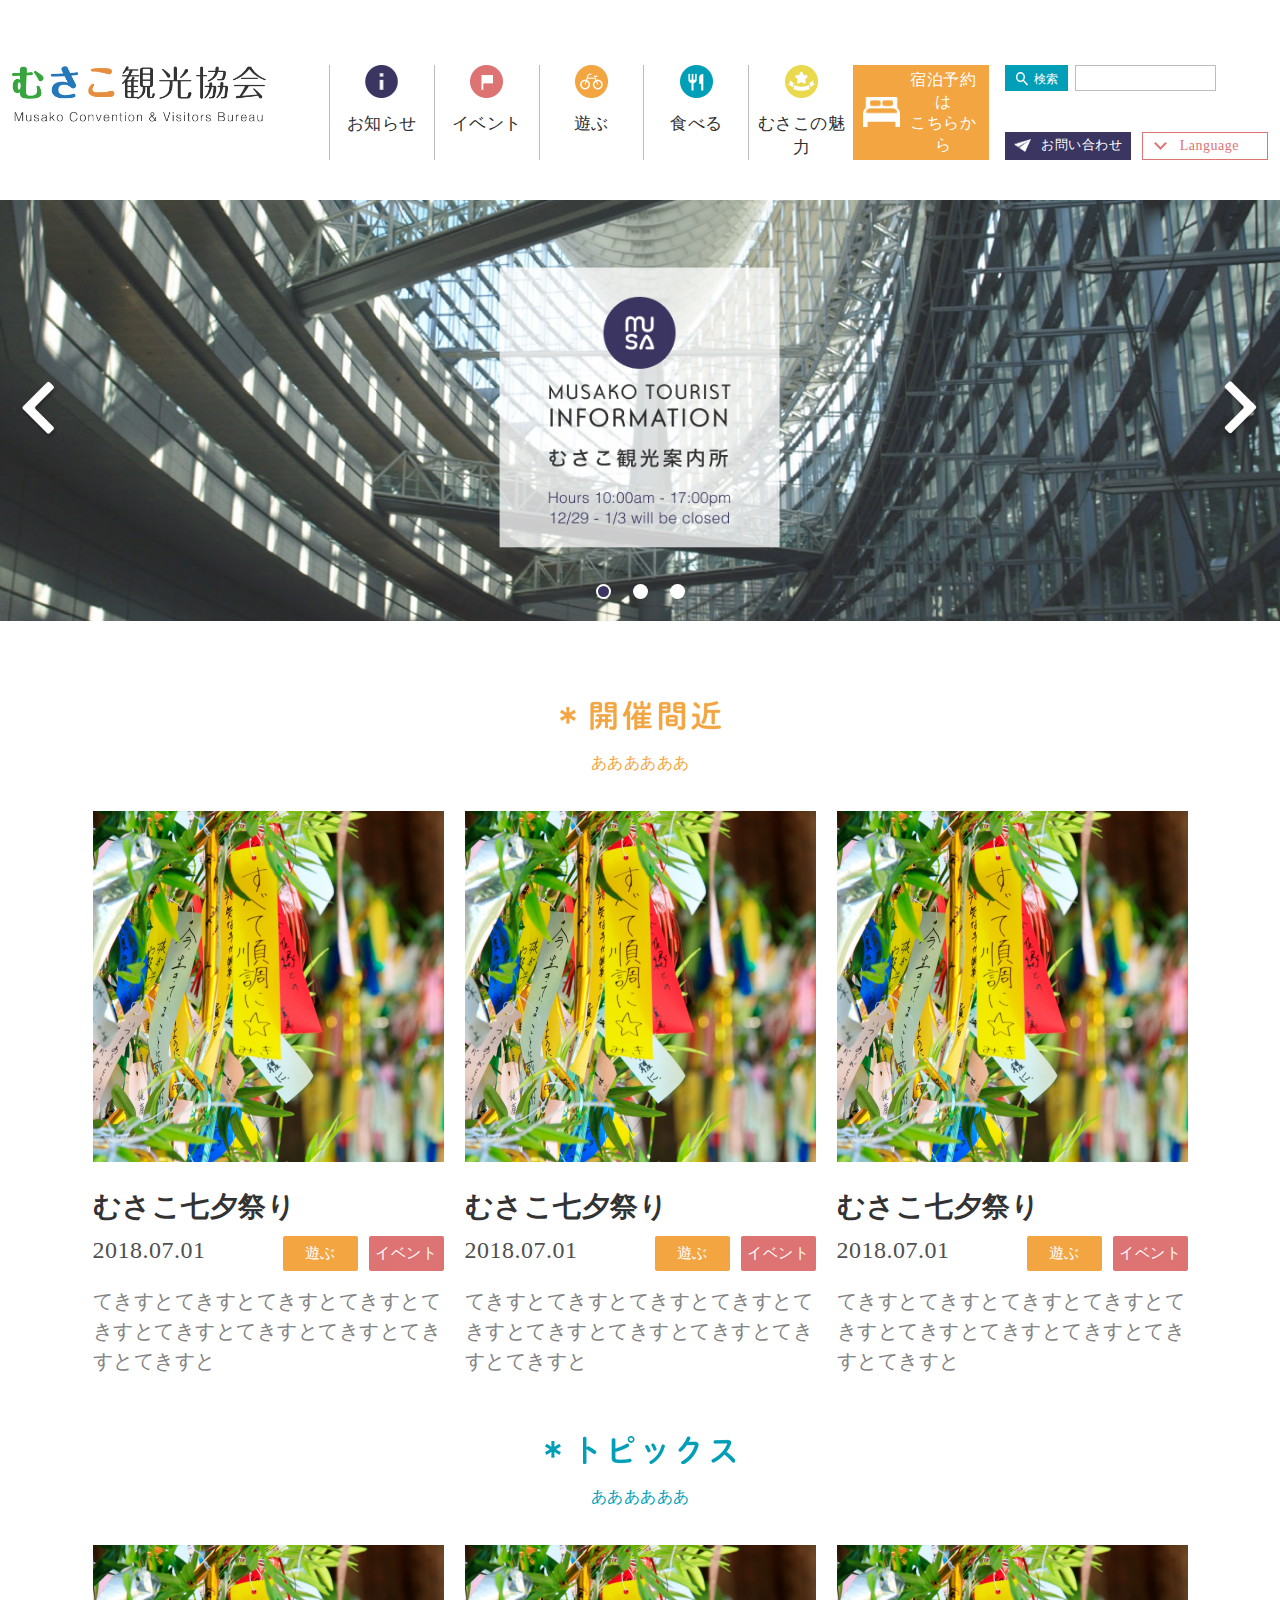
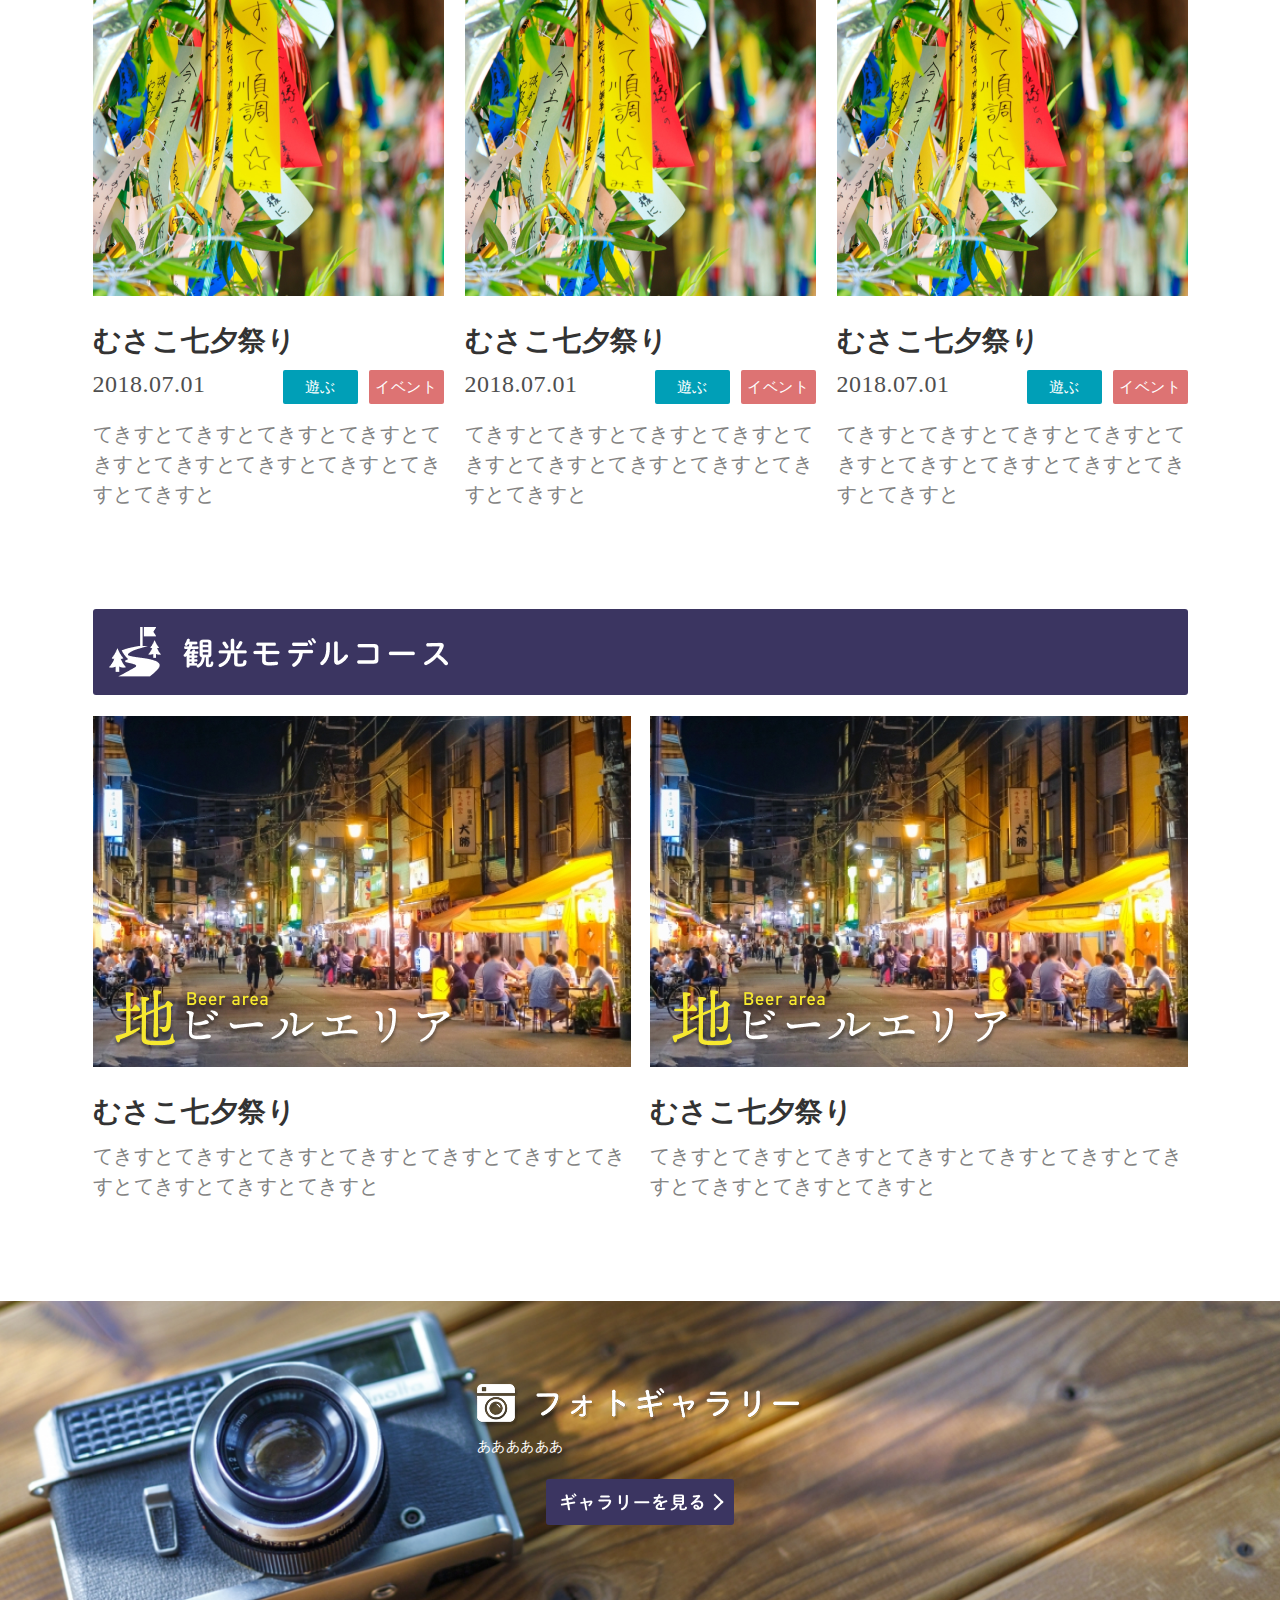
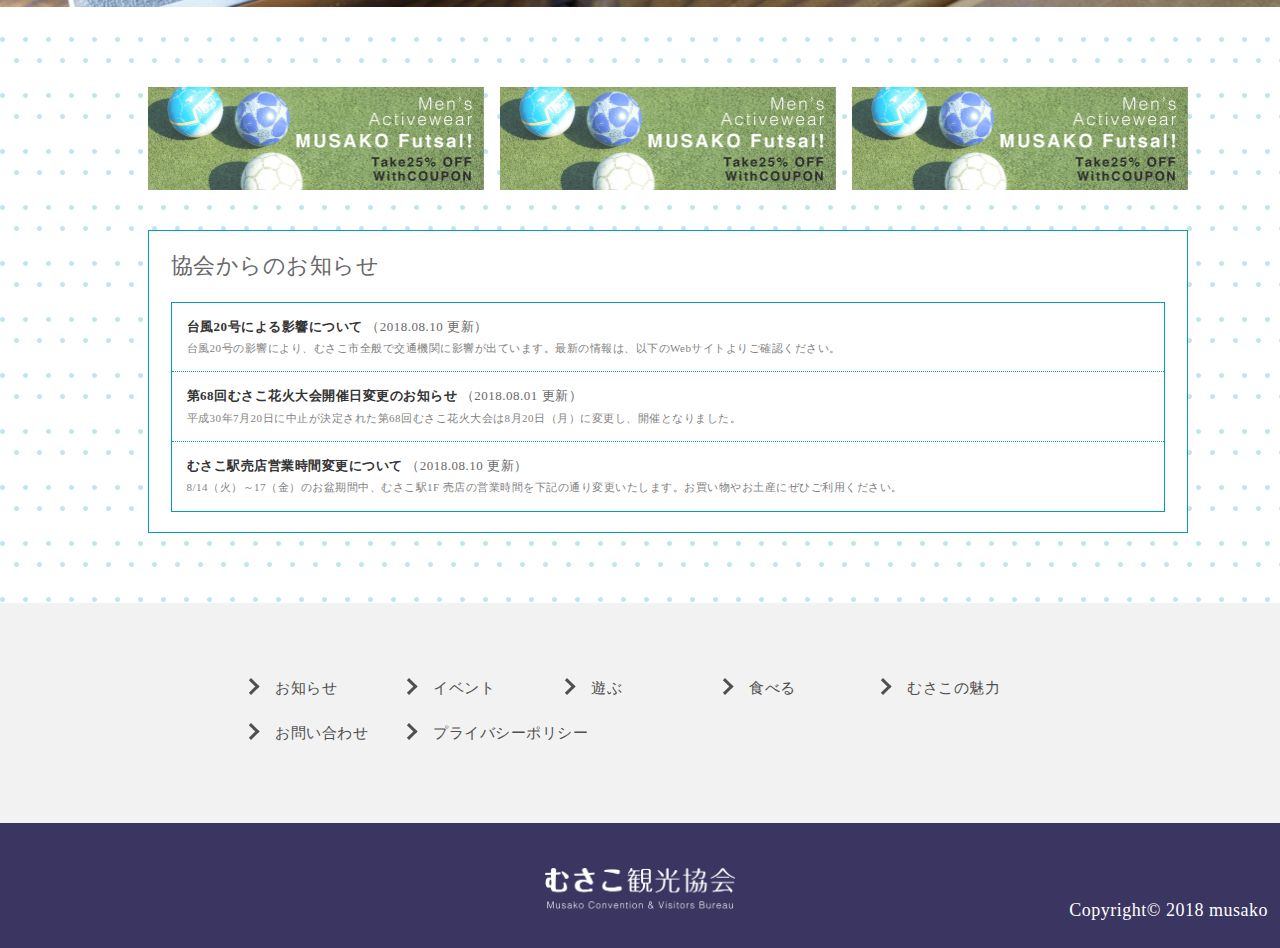
==== commit 3f01ac1f: "topページ：ヘッダー以外型完了" ====
--- a/index.html
+++ b/index.html
@@ -84,7 +84,7 @@
 			<li class="liItem">
 				<a href="#">
 					<picture>
-						<source srcset="common/img/sp_top_main_sld_img01.png" media="(max-width:768px)">
+						<source srcset="common/img/sp_top_main_sld_img01.png" media="(max-width:767px)">
 						<img src="common/img/top_main_sld_img01.png" alt="">
 					</picture>
 				</a>
@@ -92,7 +92,7 @@
 			<li class="liItem">
 				<a href="#">
 					<picture>
-						<source srcset="common/img/sp_top_main_sld_img01.png" media="(max-width:768px)">
+						<source srcset="common/img/sp_top_main_sld_img01.png" media="(max-width:767px)">
 						<img src="common/img/top_main_sld_img01.png" alt="">
 					</picture>
 				</a>
@@ -100,7 +100,7 @@
 			<li class="liItem">
 				<a href="#">
 					<picture>
-						<source srcset="common/img/sp_top_main_sld_img01.png" media="(max-width:768px)">
+						<source srcset="common/img/sp_top_main_sld_img01.png" media="(max-width:767px)">
 						<img src="common/img/top_main_sld_img01.png" alt="">
 					</picture>
 				</a>
@@ -217,7 +217,7 @@
 					<a href="">
 						<div class="img">
 							<picture>
-								<source srcset="common/img/sp_list_thum2_01.png" media="(max-width:768px)">
+								<source srcset="common/img/sp_list_thum2_01.png" media="(max-width:767px)">
 								<img src="common/img/list_thum2_01.png" alt="">
 							</picture>
 						</div>
@@ -229,7 +229,7 @@
 					<a href="">
 						<div class="img">
 							<picture>
-								<source srcset="common/img/sp_list_thum2_01.png" media="(max-width:768px)">
+								<source srcset="common/img/sp_list_thum2_01.png" media="(max-width:767px)">
 								<img src="common/img/list_thum2_01.png" alt="">
 							</picture>
 						</div>
@@ -247,7 +247,7 @@
 	<article class="phtGalleryZone">
 		<section class="u-mainBox1 type1">
 			<picture>
-				<source srcset="common/img/sp_bg_main_pht_gallery.png" media="(max-width:768px)">
+				<source srcset="common/img/sp_bg_main_pht_gallery.png" media="(max-width:767px)">
 				<img class="bgImg" src="common/img/bg_main_pht_gallery.png" alt="">
 			</picture>
 
--- a/common/css/header.css
+++ b/common/css/header.css
@@ -4,20 +4,21 @@
 ---------------------------------------*/
 .header {
   padding: 65px 0 40px; }
-  @media screen and (max-width: 768px) {
+  @media screen and (max-width: 767px) {
     .header {
       padding: 32px 0 22px; } }
   .header .u-inner {
     display: flex;
     justify-content: space-between;
     max-width: 1368px; }
-    @media screen and (max-width: 768px) {
+    @media screen and (max-width: 767px) {
       .header .u-inner {
         padding-left: 25px;
         padding-right: 25px; } }
     .header .u-inner .hdLogo {
-      width: 280px; }
-      @media screen and (max-width: 768px) {
+      width: 280px;
+      max-width: 20.4678362573%; }
+      @media screen and (max-width: 767px) {
         .header .u-inner .hdLogo {
           width: 200px; } }
       .header .u-inner .hdLogo a {
@@ -31,7 +32,7 @@
       justify-content: space-between;
       flex-direction: row-reverse;
       width: 74.7807017544%; }
-      @media screen and (max-width: 768px) {
+      @media screen and (max-width: 767px) {
         .header .u-inner .hdMenus {
           display: none; } }
       .header .u-inner .hdMenus .etc {
@@ -112,23 +113,19 @@
                 top: 0;
                 bottom: 0;
                 left: 13px; }
-                .header .u-inner .hdMenus .etc .btns .lng .btn i:before, .header .u-inner .hdMenus .etc .btns .lng .btn i:after {
+                .header .u-inner .hdMenus .etc .btns .lng .btn i:before {
                   content: "";
                   display: block;
-                  background-color: #DD7373;
-                  width: 100%;
-                  height: 1px;
-                  position: absolute; }
-                .header .u-inner .hdMenus .etc .btns .lng .btn i:before {
-                  bottom: 0;
-                  transform: rotate(-45deg); }
-                .header .u-inner .hdMenus .etc .btns .lng .btn i:after {
-                  top: 0;
-                  transform: rotate(45deg); }
+                  width: 70%;
+                  height: 70%;
+                  border-bottom: 2px solid #DD7373;
+                  border-left: 2px solid #DD7373;
+                  transform: translateY(-2px) rotate(-45deg); }
             .header .u-inner .hdMenus .etc .btns .lng .lngs {
               position: relative;
               z-index: 1; }
               .header .u-inner .hdMenus .etc .btns .lng .lngs span {
+                display: none;
                 background-color: #fff;
                 width: 100%;
                 padding: 19px 0 16px;
@@ -191,7 +188,7 @@
               font-size: 15.5px; }
     .header .u-inner .btnSpMenuCls {
       display: none; }
-      @media screen and (max-width: 768px) {
+      @media screen and (max-width: 767px) {
         .header .u-inner .btnSpMenuCls {
           display: block;
           width: 31px;
--- a/common/css/footer.css
+++ b/common/css/footer.css
@@ -5,18 +5,18 @@
 .footer .ftNavs {
   background-color: #F2F2F2;
   padding: 75px 0 55px; }
-  @media screen and (max-width: 768px) {
+  @media screen and (max-width: 767px) {
     .footer .ftNavs {
       padding: 8vw 0 5.3333333333vw; } }
   .footer .ftNavs .u-inner {
     max-width: 790px; }
-    @media screen and (max-width: 768px) {
+    @media screen and (max-width: 767px) {
       .footer .ftNavs .u-inner {
         padding-left: 13.3333333333vw; } }
   .footer .ftNavs nav {
     display: flex;
     flex-wrap: wrap; }
-    @media screen and (max-width: 768px) {
+    @media screen and (max-width: 767px) {
       .footer .ftNavs nav {
         flex-direction: column; } }
     .footer .ftNavs nav a {
@@ -47,7 +47,7 @@
         bottom: 0;
         left: 0;
         transform: translateY(-0.1em) rotate(-45deg); }
-      @media screen and (max-width: 768px) {
+      @media screen and (max-width: 767px) {
         .footer .ftNavs nav a {
           width: auto;
           margin-bottom: 4.8vw;
@@ -59,20 +59,20 @@
   padding: 44px 12px 29px;
   color: #fff;
   line-height: 1; }
-  @media screen and (max-width: 768px) {
+  @media screen and (max-width: 767px) {
     .footer .ftInfo {
       padding: 10.6666666667vw 3.2vw 2.6666666667vw; } }
   .footer .ftInfo .ftLogo {
     width: 192px;
     margin: auto; }
-    @media screen and (max-width: 768px) {
+    @media screen and (max-width: 767px) {
       .footer .ftInfo .ftLogo {
         width: 51.2vw; } }
   .footer .ftInfo .copyright {
     margin-top: -10px;
     font-size: 1.8rem;
     text-align: right; }
-    @media screen and (max-width: 768px) {
+    @media screen and (max-width: 767px) {
       .footer .ftInfo .copyright {
         margin-top: 7.2vw;
         font-size: 0.9rem;
--- a/common/css/style.css
+++ b/common/css/style.css
@@ -61,7 +61,7 @@
   color: #000;
   font-size: 10px;
   letter-spacing: 0.05em; }
-  @media screen and (max-width: 768px) {
+  @media screen and (max-width: 767px) {
     html {
       font-size: 2.6666666667vw; } }
 
@@ -69,7 +69,7 @@
   margin: 0;
   padding: 0;
   font: 10px/1.4 "メイリオ", Meiryo, "ヒラギノ角ゴ Pro W3", "Hiragino Kaku Gothic Pro", Osaka, "ＭＳ Ｐゴシック", "MS PGothic", "sans-serif"; }
-  @media screen and (max-width: 768px) {
+  @media screen and (max-width: 767px) {
     body {
       -webkit-text-size-adjust: 100%; } }
 
@@ -527,7 +527,7 @@
 
 article {
   padding-bottom: 100px; }
-  @media screen and (max-width: 768px) {
+  @media screen and (max-width: 767px) {
     article {
       padding-bottom: 18.6666666667vw; } }
 
@@ -537,7 +537,7 @@
     margin-top: 40px; }
   section + section.sec2 {
     margin-top: 80px; }
-  @media screen and (max-width: 768px) {
+  @media screen and (max-width: 767px) {
     section + section {
       margin-top: 18.6666666667vw; }
       section + section.spSec1 {
@@ -564,7 +564,7 @@
   /* リンク集 */
   /* 箱 */
   /* 状態 */ }
-  @media screen and (max-width: 768px) {
+  @media screen and (max-width: 767px) {
     .u-spPd1 {
       padding-left: 3.2vw;
       padding-right: 3.2vw; } }
@@ -578,7 +578,7 @@
       max-width: 1000px; }
     .u-inner.sz3 {
       max-width: 800px; }
-    @media screen and (max-width: 768px) {
+    @media screen and (max-width: 767px) {
       .u-inner {
         padding-left: 3.2vw;
         padding-right: 3.2vw; }
@@ -595,7 +595,7 @@
     .u-ttlBox1 p {
       margin-top: 25px;
       font-size: 1.6rem; }
-    @media screen and (max-width: 768px) {
+    @media screen and (max-width: 767px) {
       .u-ttlBox1 {
         margin-bottom: 9.3333333333vw; }
         .u-ttlBox1 .ttl img {
@@ -611,13 +611,13 @@
     margin-bottom: 21px;
     padding: 18px 16px;
     border-radius: 3px; }
-    @media screen and (max-width: 768px) {
+    @media screen and (max-width: 767px) {
       .u-ttlBox2 {
         margin-bottom: 5.3333333333vw;
         border-radius: 0; } }
     .u-ttlBox2.color1 {
       background-color: #3B3561; }
-    @media screen and (max-width: 768px) {
+    @media screen and (max-width: 767px) {
       .u-ttlBox2.is_mdlCourse img {
         width: 85.3333333333vw; } }
   .u-txRed {
@@ -636,7 +636,7 @@
     .u-btn.sz1 {
       padding: 14px;
       border-radius: 3px; }
-      @media screen and (max-width: 768px) {
+      @media screen and (max-width: 767px) {
         .u-btn.sz1 {
           padding: 3.7333333333vw; } }
     .u-btn.withArwR1 {
@@ -657,7 +657,7 @@
         top: 0;
         bottom: 0;
         right: 13px; }
-      @media screen and (max-width: 768px) {
+      @media screen and (max-width: 767px) {
         .u-btn.withArwR1 {
           padding-right: 8vw; }
           .u-btn.withArwR1:after {
@@ -690,12 +690,12 @@
   .u-thumList1 {
     display: flex;
     justify-content: space-between; }
-    @media screen and (max-width: 768px) {
+    @media screen and (max-width: 767px) {
       .u-thumList1 {
         display: block; } }
     .u-thumList1 > a {
       display: block; }
-      @media screen and (max-width: 768px) {
+      @media screen and (max-width: 767px) {
         .u-thumList1 > a + a {
           margin-top: 3.2vw; } }
       .u-thumList1 > a .img {
@@ -707,23 +707,23 @@
         transform: scale(1.1); }
     .u-thumList1.col2 > a {
       width: 51.7307692308%; }
-      @media screen and (max-width: 768px) {
+      @media screen and (max-width: 767px) {
         .u-thumList1.col2 > a {
           width: auto; } }
     .u-thumList1.col3 > a {
       width: 32.3076923077%; }
-      @media screen and (max-width: 768px) {
+      @media screen and (max-width: 767px) {
         .u-thumList1.col3 > a {
           width: auto; } }
   .u-thumTxtList1 {
     display: flex;
     justify-content: space-between; }
-    @media screen and (max-width: 768px) {
+    @media screen and (max-width: 767px) {
       .u-thumTxtList1 {
         display: block; } }
     .u-thumTxtList1 > a {
       display: block; }
-      @media screen and (max-width: 768px) {
+      @media screen and (max-width: 767px) {
         .u-thumTxtList1 > a + a {
           margin-top: 16vw; } }
       .u-thumTxtList1 > a .img {
@@ -732,7 +732,7 @@
         .u-thumTxtList1 > a .img img {
           width: 100%;
           transition: transform 0.3s; }
-        @media screen and (max-width: 768px) {
+        @media screen and (max-width: 767px) {
           .u-thumTxtList1 > a .img {
             margin-bottom: 6.6666666667vw; } }
       .u-thumTxtList1 > a .ttl {
@@ -740,25 +740,34 @@
         color: #333;
         font-size: 2.8rem;
         font-weight: bold; }
-        @media screen and (max-width: 768px) {
+        @media screen and (max-width: 767px) {
           .u-thumTxtList1 > a .ttl {
             margin-bottom: 2.6666666667vw; } }
       .u-thumTxtList1 > a .infos {
         display: flex;
         justify-content: space-between;
-        margin-bottom: 15px; }
-        @media screen and (max-width: 768px) {
+        flex-wrap: wrap;
+        margin-bottom: 10px; }
+        @media screen and (max-width: 767px) {
           .u-thumTxtList1 > a .infos {
-            margin-bottom: 4vw; } }
+            margin-bottom: 2.6666666667vw; } }
         .u-thumTxtList1 > a .infos .day {
+          margin-bottom: 5px;
           color: #4F4F4F;
           font-size: 2.4rem;
           line-height: 1.1666666667; }
+          @media screen and (max-width: 767px) {
+            .u-thumTxtList1 > a .infos .day {
+              margin-bottom: 1.3333333333vw; } }
         .u-thumTxtList1 > a .infos .lbls {
-          display: flex; }
+          display: flex;
+          margin-bottom: 5px; }
+          @media screen and (max-width: 767px) {
+            .u-thumTxtList1 > a .infos .lbls {
+              margin-bottom: 1.3333333333vw; } }
           .u-thumTxtList1 > a .infos .lbls .u-lbl + .u-lbl {
             margin-left: 11.12px; }
-            @media screen and (max-width: 768px) {
+            @media screen and (max-width: 767px) {
               .u-thumTxtList1 > a .infos .lbls .u-lbl + .u-lbl {
                 margin-left: 2.6666666667vw; } }
       .u-thumTxtList1 > a p {
@@ -777,12 +786,12 @@
         opacity: 0.7; }
     .u-thumTxtList1.col2 > a {
       width: 49.1324200913%; }
-      @media screen and (max-width: 768px) {
+      @media screen and (max-width: 767px) {
         .u-thumTxtList1.col2 > a {
           width: auto; } }
     .u-thumTxtList1.col3 > a {
       width: 32.0547945205%; }
-      @media screen and (max-width: 768px) {
+      @media screen and (max-width: 767px) {
         .u-thumTxtList1.col3 > a {
           width: auto; } }
   .u-mainBox1 {
@@ -801,17 +810,17 @@
     .u-mainBox1 .in {
       padding-left: 12px;
       padding-right: 12px; }
-      @media screen and (max-width: 768px) {
+      @media screen and (max-width: 767px) {
         .u-mainBox1 .in {
           padding-left: 3.2vw;
           padding-right: 3.2vw; } }
     .u-mainBox1.type1 .boxCont {
       justify-content: center;
       align-items: center; }
-      @media screen and (max-width: 768px) {
+      @media screen and (max-width: 767px) {
         .u-mainBox1.type1 .boxCont {
           display: block; } }
-    @media screen and (max-width: 768px) {
+    @media screen and (max-width: 767px) {
       .u-mainBox1.type1 .in {
         padding-top: 11.4666666667vw; } }
     .u-mainBox1.type1 .in strong {
@@ -819,31 +828,31 @@
     .u-mainBox1.type1 .in .ttl p {
       margin-top: 10px;
       font-size: 1.4rem; }
-      @media screen and (max-width: 768px) {
+      @media screen and (max-width: 767px) {
         .u-mainBox1.type1 .in .ttl p {
           margin-top: 2.6666666667vw; } }
     .u-mainBox1.type1 .in .u-btnWrap {
       margin-top: 23px;
       text-align: center; }
-      @media screen and (max-width: 768px) {
+      @media screen and (max-width: 767px) {
         .u-mainBox1.type1 .in .u-btnWrap {
           margin-top: 5.3333333333vw;
           text-align: left; } }
   .u-.dis_flex_block {
     display: flex; }
-    @media screen and (max-width: 768px) {
+    @media screen and (max-width: 767px) {
       .u-.dis_flex_block {
         display: block; } }
 
 /* その他 */
 .mainSld {
   padding-bottom: 80px; }
-  @media screen and (max-width: 768px) {
+  @media screen and (max-width: 767px) {
     .mainSld {
       padding-bottom: 14.6666666667vw; } }
   .mainSld .slick-dots {
     bottom: 22px; }
-    @media screen and (max-width: 768px) {
+    @media screen and (max-width: 767px) {
       .mainSld .slick-dots {
         bottom: 5.8666666667vw; } }
   .mainSld .liItem a {
@@ -854,25 +863,25 @@
 .phtGalleryZone {
   background: url(../img/bg_dot_lblue.png) 0 0 repeat;
   padding-bottom: 70px; }
-  @media screen and (max-width: 768px) {
+  @media screen and (max-width: 767px) {
     .phtGalleryZone {
       padding-bottom: 8.5333333333vw; } }
-  @media screen and (max-width: 768px) {
+  @media screen and (max-width: 767px) {
     .phtGalleryZone .u-mainBox1 .in {
       padding-left: 9.0666666667vw; } }
-  @media screen and (max-width: 768px) {
+  @media screen and (max-width: 767px) {
     .phtGalleryZone .u-mainBox1 .in strong img {
       width: 72.5333333333vw; } }
   .phtGalleryZone .cont .in {
     padding-left: 55px; }
-    @media screen and (max-width: 768px) {
+    @media screen and (max-width: 767px) {
       .phtGalleryZone .cont .in {
         padding-left: 0; } }
   .phtGalleryZone .cont .infoBox {
     background-color: #fff;
     padding: 20px 22px;
     border: 1px solid #009FB7; }
-    @media screen and (max-width: 768px) {
+    @media screen and (max-width: 767px) {
       .phtGalleryZone .cont .infoBox {
         margin-left: 3.2vw;
         margin-right: 3.2vw;
@@ -881,12 +890,12 @@
       margin-bottom: 20px;
       color: #686868;
       font-size: 2.2rem; }
-      @media screen and (max-width: 768px) {
+      @media screen and (max-width: 767px) {
         .phtGalleryZone .cont .infoBox .ttl {
           margin: 0 0 5.3333333333vw 7.2vw; } }
     .phtGalleryZone .cont .infoBox .list {
       border: 1px solid #009FB7; }
-      @media screen and (max-width: 768px) {
+      @media screen and (max-width: 767px) {
         .phtGalleryZone .cont .infoBox .list {
           padding-left: 4vw;
           padding-right: 4vw; } }
@@ -894,7 +903,7 @@
         border-top: 1px dotted #009FB7; }
       .phtGalleryZone .cont .infoBox .list > li dl {
         padding: 15px; }
-        @media screen and (max-width: 768px) {
+        @media screen and (max-width: 767px) {
           .phtGalleryZone .cont .infoBox .list > li dl {
             padding: 4vw 2.6666666667vw; } }
       .phtGalleryZone .cont .infoBox .list > li dt {
@@ -902,20 +911,20 @@
         .phtGalleryZone .cont .infoBox .list > li dt strong {
           color: #333;
           font-weight: bold; }
-          @media screen and (max-width: 768px) {
+          @media screen and (max-width: 767px) {
             .phtGalleryZone .cont .infoBox .list > li dt strong {
               display: block; } }
         .phtGalleryZone .cont .infoBox .list > li dt small {
           display: inline-block;
           color: #686868; }
-          @media screen and (max-width: 768px) {
+          @media screen and (max-width: 767px) {
             .phtGalleryZone .cont .infoBox .list > li dt small {
               display: block; } }
       .phtGalleryZone .cont .infoBox .list > li dd {
         margin-top: 5px;
         color: #828282;
         font-size: 1.1rem; }
-        @media screen and (max-width: 768px) {
+        @media screen and (max-width: 767px) {
           .phtGalleryZone .cont .infoBox .list > li dd {
             margin-top: 1.3333333333vw; } }
 
@@ -941,7 +950,7 @@
   .slick-arrow:hover {
     opacity: 0.7;
     text-decoration: none; }
-  @media screen and (max-width: 768px) {
+  @media screen and (max-width: 767px) {
     .slick-arrow {
       width: 4.9386666667vw;
       height: 8vw; } }
@@ -950,13 +959,13 @@
   .slick-arrow.slick-prev {
     background-image: url(../img/slk_arw1_l.png);
     left: 20px; }
-    @media screen and (max-width: 768px) {
+    @media screen and (max-width: 767px) {
       .slick-arrow.slick-prev {
         left: 1.3333333333vw; } }
   .slick-arrow.slick-next {
     background-image: url(../img/slk_arw1_r.png);
     right: 20px; }
-    @media screen and (max-width: 768px) {
+    @media screen and (max-width: 767px) {
       .slick-arrow.slick-next {
         right: 1.3333333333vw; } }
 
@@ -970,7 +979,7 @@
   .slick-dots li.slick-active {
     background-color: #3B3561;
     border: 2px solid #fff; }
-  @media screen and (max-width: 768px) {
+  @media screen and (max-width: 767px) {
     .slick-dots li {
       width: 4vw;
       height: 4vw;
@@ -991,7 +1000,7 @@
     margin-left: -300px;
     top: 20%;
     text-align: center; }
-    @media screen and (max-width: 768px) {
+    @media screen and (max-width: 767px) {
       .modalBox .modalInner {
         width: 90%; } }
     .modalBox .modalInner p {
--- a/common/css/class.css
+++ b/common/css/class.css
@@ -318,7 +318,7 @@
 .printBreak {
   display: none; }
 
-@media screen and (max-width: 768px) {
+@media screen and (max-width: 767px) {
   .pc {
     display: none !important; }
 
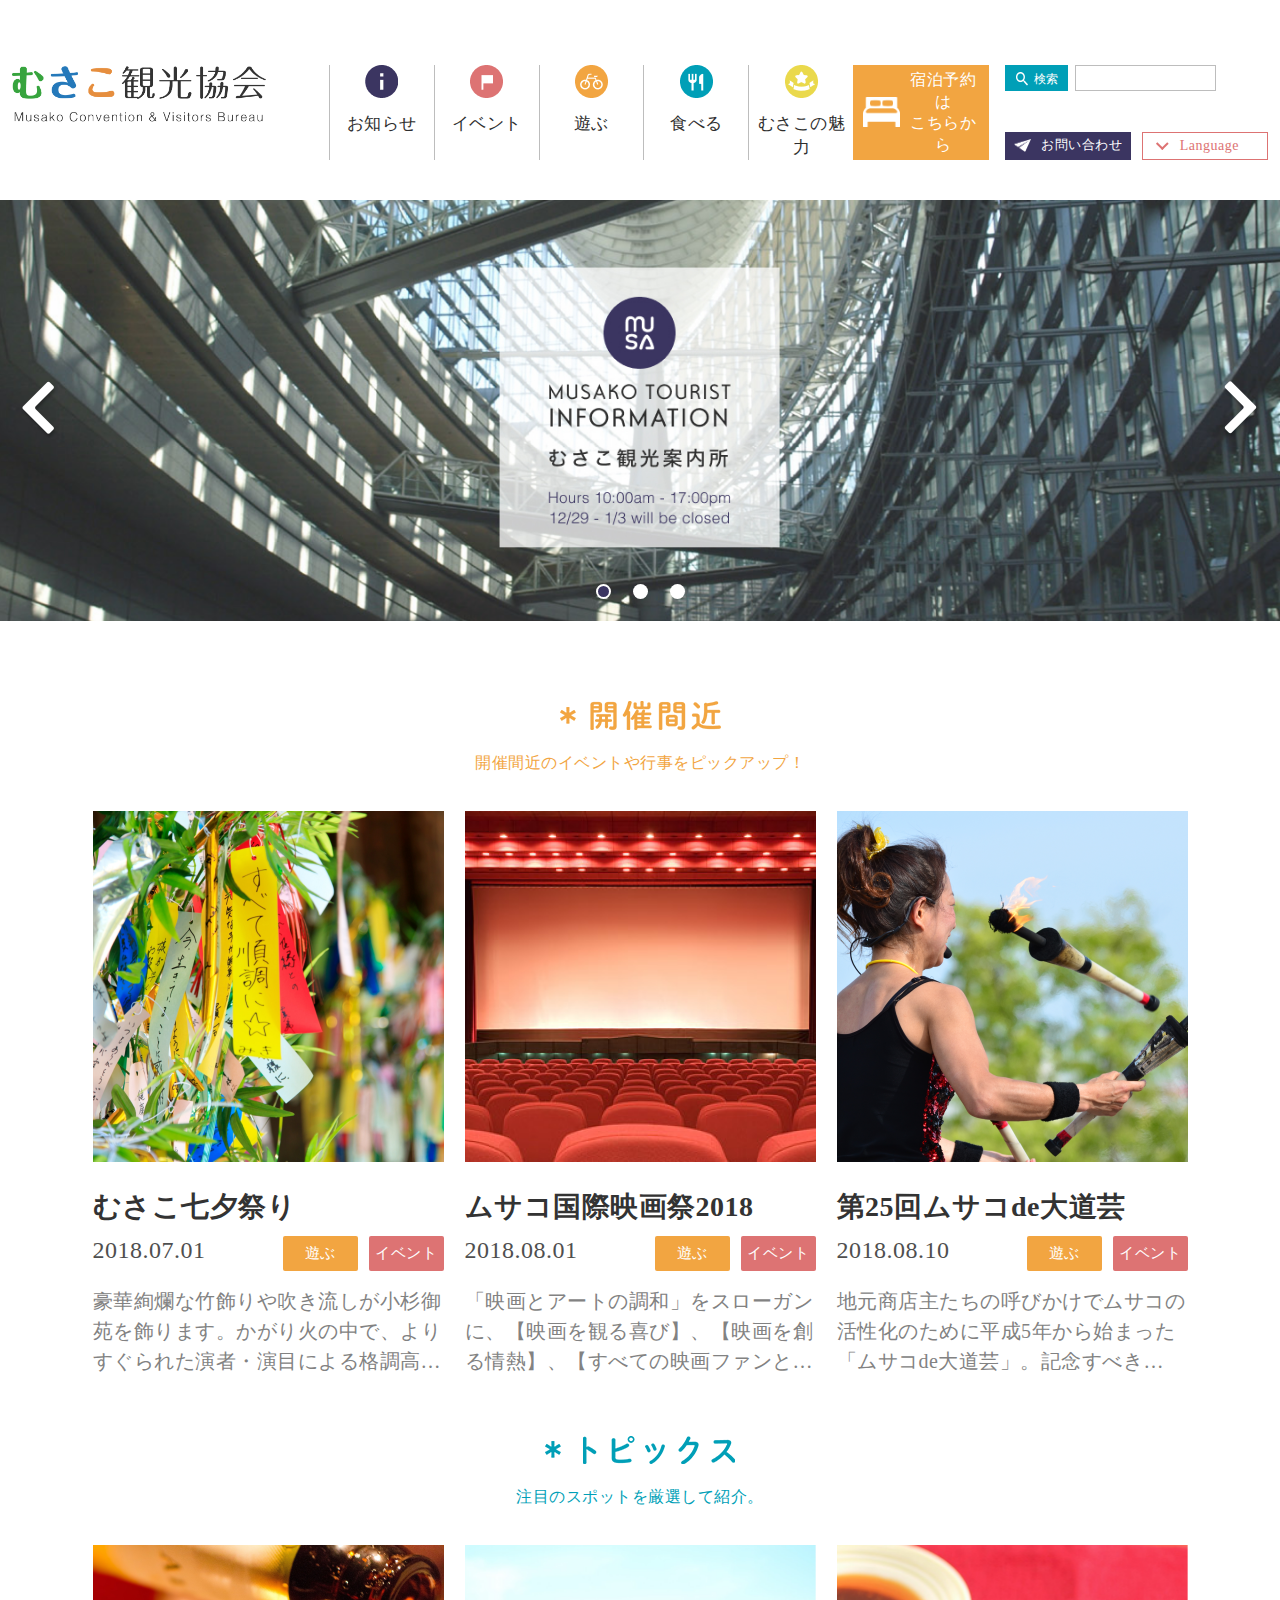
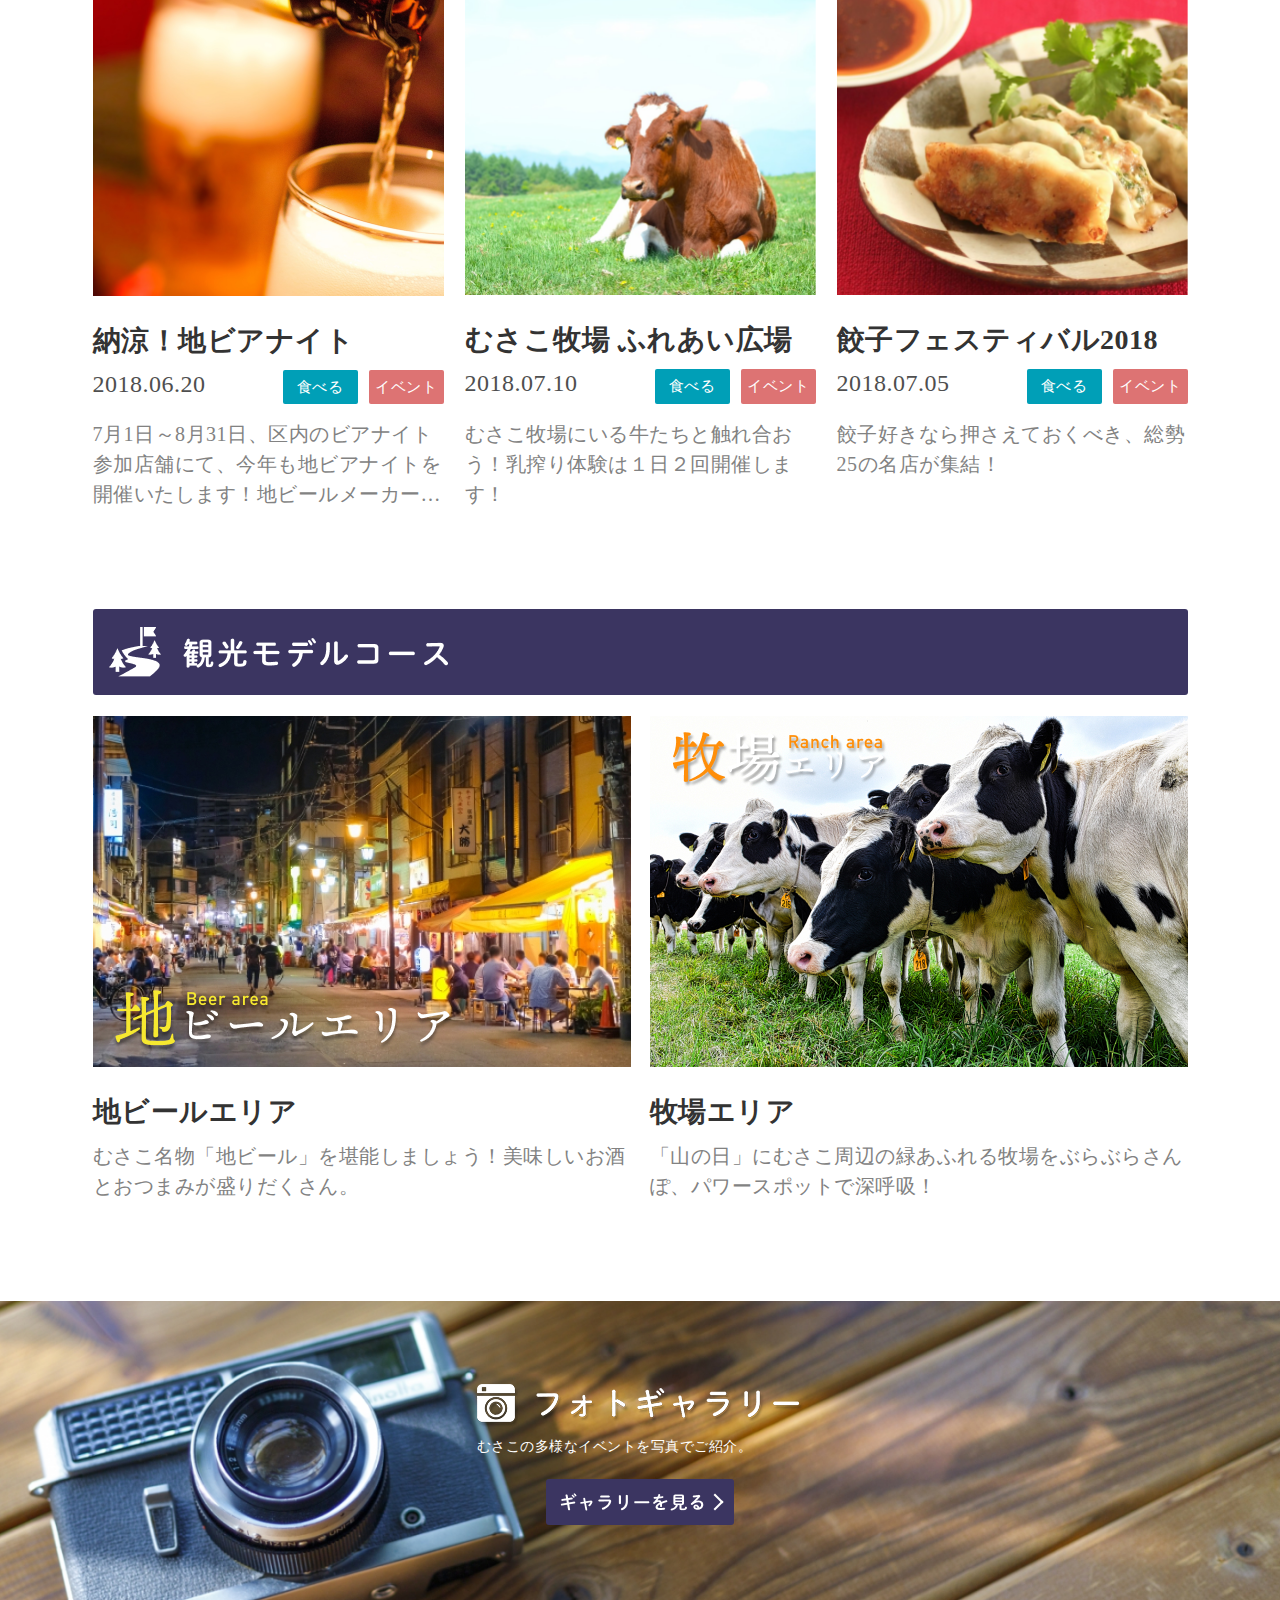
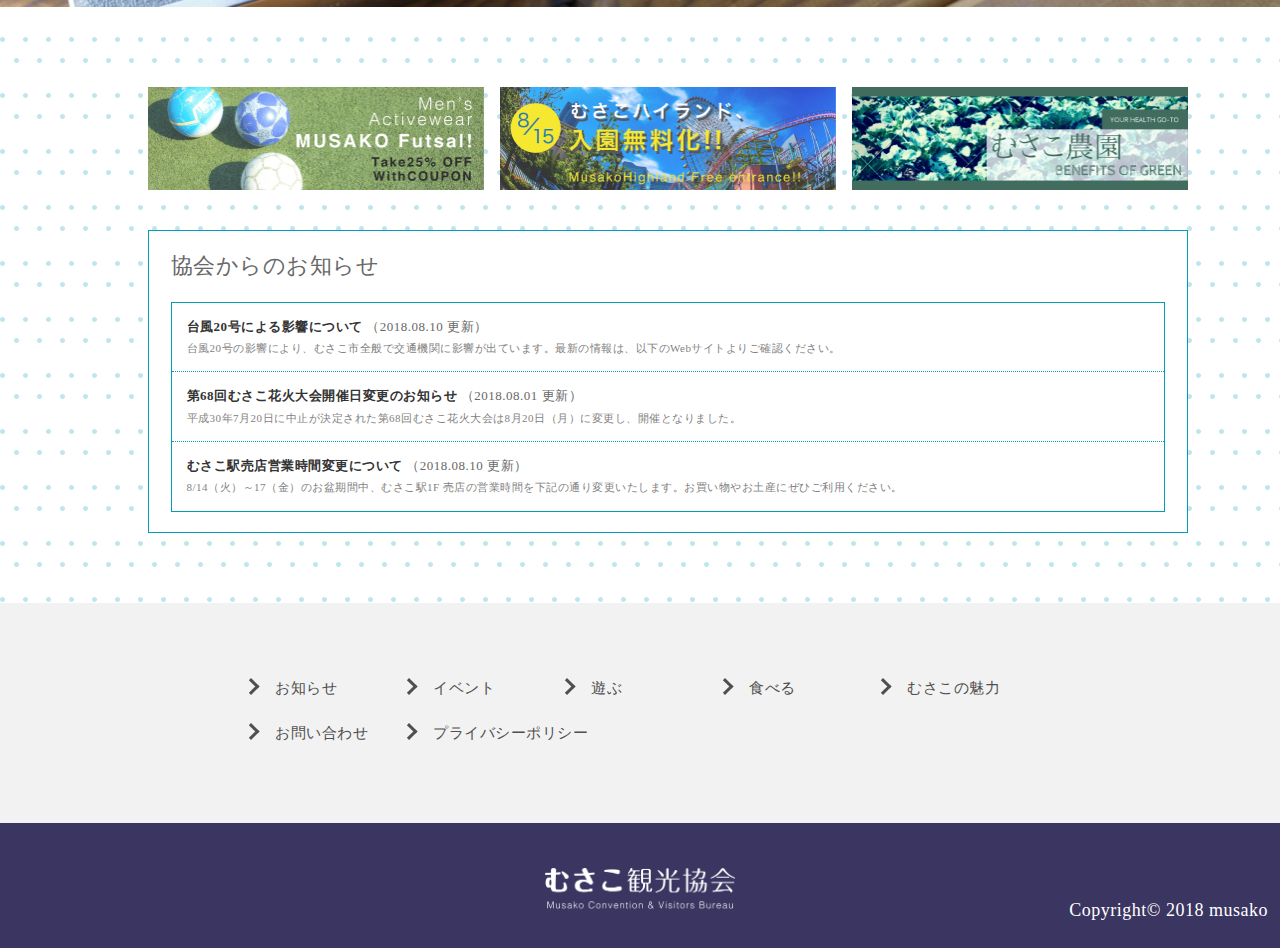
==== commit 590c22d8: "内容は入れた、ヘッダーレスポンシブ途中" ====
--- a/index.html
+++ b/index.html
@@ -20,6 +20,7 @@
 
 <script type="text/javascript" src="common/js/jquery-1.11.1.min.js"></script>
 <script type="text/javascript" src="common/js/slick.min.js"></script>
+<script type="text/javascript" src="common/js/header.js"></script>
 <script type="text/javascript" src="common/js/common.js"></script>
 </head>
 
@@ -69,7 +70,7 @@
 			</div>
 
 		</div>
-		<a class="btnSpMenuCls" href="">
+		<a class="btnSpMenu" href="">
 			<div class="icnBar"><img src="common/img/btn_bars.png" alt=""></div>
 			<div class="icnCls"><img src="common/img/btn_cls.png" alt=""></div>
 			<span>MENU</span>
@@ -93,7 +94,7 @@
 				<a href="#">
 					<picture>
 						<source srcset="common/img/sp_top_main_sld_img01.png" media="(max-width:767px)">
-						<img src="common/img/top_main_sld_img01.png" alt="">
+						<img src="common/img/top_main_sld_img02.png" alt="">
 					</picture>
 				</a>
 			</li>
@@ -101,7 +102,7 @@
 				<a href="#">
 					<picture>
 						<source srcset="common/img/sp_top_main_sld_img01.png" media="(max-width:767px)">
-						<img src="common/img/top_main_sld_img01.png" alt="">
+						<img src="common/img/top_main_sld_img03.png" alt="">
 					</picture>
 				</a>
 			</li>
@@ -113,7 +114,7 @@
 			<div class="u-inner">
 				<h2 class="u-ttlBox1 color1">
 					<strong class="ttl"><img src="common/img/ttl1_recent.png" alt=""></strong>
-					<p>ああああああ</p>
+					<p>開催間近のイベントや行事をピックアップ！</p>
 				</h2>
 
 				<div class="u-thumTxtList1 col3">
@@ -127,31 +128,31 @@
 								<em class="u-lbl sz1 color2">イベント</em>
 							</div>
 						</div>
-						<p>てきすとてきすとてきすとてきすとてきすとてきすとてきすとてきすとてきすとてきすと</p>
-					</a>
-					<a href="">
-						<div class="img"><img src="common/img/list_thum01.png" alt=""></div>
-						<h3 class="ttl">むさこ七夕祭り</h3>
-						<div class="infos">
-							<span class="day">2018.07.01</span>
+						<p>豪華絢爛な竹飾りや吹き流しが小杉御苑を飾ります。かがり火の中で、よりすぐられた演者・演目による格調高…</p>
+					</a>
+					<a href="">
+						<div class="img"><img src="common/img/list_thum02.png" alt=""></div>
+						<h3 class="ttl">ムサコ国際映画祭2018</h3>
+						<div class="infos">
+							<span class="day">2018.08.01</span>
 							<div class="lbls">
 								<em class="u-lbl sz1 color1">遊ぶ</em>
 								<em class="u-lbl sz1 color2">イベント</em>
 							</div>
 						</div>
-						<p>てきすとてきすとてきすとてきすとてきすとてきすとてきすとてきすとてきすとてきすと</p>
-					</a>
-					<a href="">
-						<div class="img"><img src="common/img/list_thum01.png" alt=""></div>
-						<h3 class="ttl">むさこ七夕祭り</h3>
-						<div class="infos">
-							<span class="day">2018.07.01</span>
+						<p>「映画とアートの調和」をスローガンに、【映画を観る喜び】、【映画を創る情熱】、【すべての映画ファンと…</p>
+					</a>
+					<a href="">
+						<div class="img"><img src="common/img/list_thum03.png" alt=""></div>
+						<h3 class="ttl">第25回ムサコde大道芸</h3>
+						<div class="infos">
+							<span class="day">2018.08.10</span>
 							<div class="lbls">
 								<em class="u-lbl sz1 color1">遊ぶ</em>
 								<em class="u-lbl sz1 color2">イベント</em>
 							</div>
 						</div>
-						<p>てきすとてきすとてきすとてきすとてきすとてきすとてきすとてきすとてきすとてきすと</p>
+						<p>地元商店主たちの呼びかけでムサコの活性化のために平成5年から始まった「ムサコde大道芸」。記念すべき…</p>
 					</a>
 				</div>
 			</div>
@@ -162,45 +163,45 @@
 			<div class="u-inner">
 				<h2 class="u-ttlBox1 color2">
 					<strong class="ttl"><img src="common/img/ttl1_topics.png" alt=""></strong>
-					<p>ああああああ</p>
+					<p>注目のスポットを厳選して紹介。</p>
 				</h2>
 
 				<div class="u-thumTxtList1 col3">
 					<a href="">
-						<div class="img"><img src="common/img/list_thum01.png" alt=""></div>
-						<h3 class="ttl">むさこ七夕祭り</h3>
-						<div class="infos">
-							<span class="day">2018.07.01</span>
-							<div class="lbls">
-								<em class="u-lbl sz1 color3">遊ぶ</em>
-								<em class="u-lbl sz1 color2">イベント</em>
-							</div>
-						</div>
-						<p>てきすとてきすとてきすとてきすとてきすとてきすとてきすとてきすとてきすとてきすと</p>
-					</a>
-					<a href="">
-						<div class="img"><img src="common/img/list_thum01.png" alt=""></div>
-						<h3 class="ttl">むさこ七夕祭り</h3>
-						<div class="infos">
-							<span class="day">2018.07.01</span>
-							<div class="lbls">
-								<em class="u-lbl sz1 color3">遊ぶ</em>
-								<em class="u-lbl sz1 color2">イベント</em>
-							</div>
-						</div>
-						<p>てきすとてきすとてきすとてきすとてきすとてきすとてきすとてきすとてきすとてきすと</p>
-					</a>
-					<a href="">
-						<div class="img"><img src="common/img/list_thum01.png" alt=""></div>
-						<h3 class="ttl">むさこ七夕祭り</h3>
-						<div class="infos">
-							<span class="day">2018.07.01</span>
-							<div class="lbls">
-								<em class="u-lbl sz1 color3">遊ぶ</em>
-								<em class="u-lbl sz1 color2">イベント</em>
-							</div>
-						</div>
-						<p>てきすとてきすとてきすとてきすとてきすとてきすとてきすとてきすとてきすとてきすと</p>
+						<div class="img"><img src="common/img/list_thum04.png" alt=""></div>
+						<h3 class="ttl">納涼！地ビアナイト</h3>
+						<div class="infos">
+							<span class="day">2018.06.20</span>
+							<div class="lbls">
+								<em class="u-lbl sz1 color3">食べる</em>
+								<em class="u-lbl sz1 color2">イベント</em>
+							</div>
+						</div>
+						<p>7月1日～8月31日、区内のビアナイト参加店舗にて、今年も地ビアナイトを開催いたします！地ビールメーカー…</p>
+					</a>
+					<a href="">
+						<div class="img"><img src="common/img/list_thum05.png" alt=""></div>
+						<h3 class="ttl">むさこ牧場 ふれあい広場</h3>
+						<div class="infos">
+							<span class="day">2018.07.10</span>
+							<div class="lbls">
+								<em class="u-lbl sz1 color3">食べる</em>
+								<em class="u-lbl sz1 color2">イベント</em>
+							</div>
+						</div>
+						<p>むさこ牧場にいる牛たちと触れ合おう！乳搾り体験は１日２回開催します！</p>
+					</a>
+					<a href="">
+						<div class="img"><img src="common/img/list_thum06.png" alt=""></div>
+						<h3 class="ttl">餃子フェスティバル2018</h3>
+						<div class="infos">
+							<span class="day">2018.07.05</span>
+							<div class="lbls">
+								<em class="u-lbl sz1 color3">食べる</em>
+								<em class="u-lbl sz1 color2">イベント</em>
+							</div>
+						</div>
+						<p>餃子好きなら押さえておくべき、総勢25の名店が集結！</p>
 					</a>
 				</div>
 			</div><!--/.u-inner-->
@@ -222,20 +223,20 @@
 							</picture>
 						</div>
 						<div class="u-spPd1">
-							<h3 class="ttl">むさこ七夕祭り</h3>
-							<p>てきすとてきすとてきすとてきすとてきすとてきすとてきすとてきすとてきすとてきすと</p>
+							<h3 class="ttl">地ビールエリア</h3>
+							<p>むさこ名物「地ビール」を堪能しましょう！美味しいお酒とおつまみが盛りだくさん。</p>
 						</div>
 					</a>
 					<a href="">
 						<div class="img">
 							<picture>
-								<source srcset="common/img/sp_list_thum2_01.png" media="(max-width:767px)">
-								<img src="common/img/list_thum2_01.png" alt="">
+								<source srcset="common/img/sp_list_thum2_02.png" media="(max-width:767px)">
+								<img src="common/img/list_thum2_02.png" alt="">
 							</picture>
 						</div>
 						<div class="u-spPd1">
-							<h3 class="ttl">むさこ七夕祭り</h3>
-							<p>てきすとてきすとてきすとてきすとてきすとてきすとてきすとてきすとてきすとてきすと</p>
+							<h3 class="ttl">牧場エリア</h3>
+							<p>「山の日」にむさこ周辺の緑あふれる牧場をぶらぶらさんぽ、パワースポットで深呼吸！</p>
 						</div>
 					</a>
 				</div>
@@ -255,7 +256,7 @@
 				<div class="in">
 					<h2 class="ttl">
 						<strong><img src="common/img/ttl_pht_gallery.png" alt=""></strong>
-						<p>ああああああ</p>
+						<p>むさこの多様なイベントを写真でご紹介。</p>
 					</h2>
 					<div class="u-btnWrap"><a class="u-btn sz1 color1 withArwR1" href=""><img src="common/img/btn_to_gallery_txt.png" alt=""></a></div>
 				</div>
@@ -268,8 +269,8 @@
 					<section>
 						<div class="u-thumList1 col3">
 							<a href=""><div class="img"><img src="common/img/bn1_01.png" alt=""></div></a>
-							<a href=""><div class="img"><img src="common/img/bn1_01.png" alt=""></div></a>
-							<a href=""><div class="img"><img src="common/img/bn1_01.png" alt=""></div></a>
+							<a href=""><div class="img"><img src="common/img/bn1_02.png" alt=""></div></a>
+							<a href=""><div class="img"><img src="common/img/bn1_03.png" alt=""></div></a>
 						</div>
 					</section>
 
--- a/common/css/header.css
+++ b/common/css/header.css
@@ -20,7 +20,8 @@
       max-width: 20.4678362573%; }
       @media screen and (max-width: 767px) {
         .header .u-inner .hdLogo {
-          width: 200px; } }
+          width: 200px;
+          max-width: none; } }
       .header .u-inner .hdLogo a {
         display: block;
         transition: 0.3s; }
@@ -34,7 +35,15 @@
       width: 74.7807017544%; }
       @media screen and (max-width: 767px) {
         .header .u-inner .hdMenus {
-          display: none; } }
+          display: none;
+          background-color: rgba(46, 46, 46, 0.95);
+          width: 100%;
+          padding: 23px 25px 33px;
+          box-sizing: border-box;
+          position: absolute;
+          top: 0;
+          left: 0;
+          z-index: 1; } }
       .header .u-inner .hdMenus .etc {
         display: flex;
         justify-content: space-between;
@@ -42,6 +51,13 @@
         flex-shrink: 0;
         width: 263px;
         margin-left: 16px; }
+        @media screen and (max-width: 767px) {
+          .header .u-inner .hdMenus .etc {
+            flex-direction: column-reverse;
+            width: auto;
+            margin-left: 0;
+            padding-bottom: 5.6vw;
+            border-bottom: 1px dotted #4F4F4F; } }
         .header .u-inner .hdMenus .etc .searchBox {
           line-height: 1; }
           .header .u-inner .hdMenus .etc .searchBox form {
@@ -64,19 +80,36 @@
               .header .u-inner .hdMenus .etc .searchBox form button span {
                 display: block;
                 white-space: nowrap; }
+              @media screen and (max-width: 767px) {
+                .header .u-inner .hdMenus .etc .searchBox form button {
+                  width: 16.8vw;
+                  height: 6.9333333333vw;
+                  font-size: 3.2vw; }
+                  .header .u-inner .hdMenus .etc .searchBox form button i {
+                    width: 3.2vw;
+                    margin-right: 1.6vw; } }
             .header .u-inner .hdMenus .etc .searchBox form .txt {
               display: block;
               margin-left: 7px; }
               .header .u-inner .hdMenus .etc .searchBox form .txt input {
+                background-color: #fff;
                 width: 100%;
                 height: 100%;
                 padding: 0 8px;
                 border: 1px solid #BDBDBD;
                 box-sizing: border-box; }
+              @media screen and (max-width: 767px) {
+                .header .u-inner .hdMenus .etc .searchBox form .txt {
+                  width: 51.2vw;
+                  padding-left: 2.9333333333vw; } }
         .header .u-inner .hdMenus .etc .btns {
           display: flex;
           justify-content: space-between;
           line-height: 1; }
+          @media screen and (max-width: 767px) {
+            .header .u-inner .hdMenus .etc .btns {
+              flex-direction: column-reverse;
+              padding-bottom: 5.6vw; } }
           .header .u-inner .hdMenus .etc .btns > * {
             width: 48%; }
           .header .u-inner .hdMenus .etc .btns a {
@@ -91,19 +124,35 @@
             align-items: center;
             background-color: #3B3561;
             color: #fff;
-            font-size: 12.5px; }
+            font-size: 1.25rem; }
+            @media screen and (max-width: 767px) {
+              .header .u-inner .hdMenus .etc .btns .inq {
+                width: 33.0666666667vw;
+                padding: 1.6vw 0;
+                border: 0.2666666667vw solid #fff; } }
             .header .u-inner .hdMenus .etc .btns .inq i {
               display: block;
               width: 16.5px;
               margin-right: 10.5px; }
+              @media screen and (max-width: 767px) {
+                .header .u-inner .hdMenus .etc .btns .inq i {
+                  width: 4.4vw; } }
           .header .u-inner .hdMenus .etc .btns .lng {
             background-color: #fff;
             color: #DD7373;
             font-size: 14px; }
+            @media screen and (max-width: 767px) {
+              .header .u-inner .hdMenus .etc .btns .lng {
+                background-color: transparent;
+                width: auto;
+                padding-bottom: 5.0666666667vw; } }
             .header .u-inner .hdMenus .etc .btns .lng .btn {
               padding: 6px 16px 6px 37px;
               border: 1px solid #DD7373;
               position: relative; }
+              @media screen and (max-width: 767px) {
+                .header .u-inner .hdMenus .etc .btns .lng .btn {
+                  display: none; } }
               .header .u-inner .hdMenus .etc .btns .lng .btn i {
                 display: block;
                 width: 10px;
@@ -116,39 +165,86 @@
                 .header .u-inner .hdMenus .etc .btns .lng .btn i:before {
                   content: "";
                   display: block;
-                  width: 70%;
-                  height: 70%;
+                  width: 68%;
+                  height: 68%;
                   border-bottom: 2px solid #DD7373;
                   border-left: 2px solid #DD7373;
-                  transform: translateY(-2px) rotate(-45deg); }
+                  transform: translate(20%, -20%) rotate(-45deg); }
+              .header .u-inner .hdMenus .etc .btns .lng .btn.show i:before, .header .u-inner .hdMenus .etc .btns .lng .btn.show i:after {
+                width: 141.421356237%;
+                height: 141.421356237%;
+                border-bottom: 2px solid #DD7373;
+                position: absolute;
+                top: 0; }
+              .header .u-inner .hdMenus .etc .btns .lng .btn.show i:before {
+                border-left: none;
+                left: 0;
+                transform: translate(-50%, -50%) rotate(-45deg); }
+              .header .u-inner .hdMenus .etc .btns .lng .btn.show i:after {
+                content: "";
+                display: block;
+                right: 0;
+                transform: translate(50%, -50%) rotate(45deg); }
             .header .u-inner .hdMenus .etc .btns .lng .lngs {
               position: relative;
               z-index: 1; }
+              @media screen and (max-width: 767px) {
+                .header .u-inner .hdMenus .etc .btns .lng .lngs {
+                  padding: 0 18.6666666667vw 4.8vw 0;
+                  border-bottom: 1px dotted #4F4F4F; } }
               .header .u-inner .hdMenus .etc .btns .lng .lngs span {
                 display: none;
                 background-color: #fff;
                 width: 100%;
                 padding: 19px 0 16px;
-                font-size: 12.5px;
+                font-size: 1.25rem;
                 border: 1px solid #DD7373;
                 border-top: none;
                 box-sizing: border-box;
                 position: absolute;
                 top: 0;
                 left: 0; }
+                @media screen and (max-width: 767px) {
+                  .header .u-inner .hdMenus .etc .btns .lng .lngs span {
+                    display: block;
+                    background-color: transparent;
+                    padding: 0;
+                    border: none;
+                    position: static; } }
               .header .u-inner .hdMenus .etc .btns .lng .lngs a {
                 padding-left: 37px; }
                 .header .u-inner .hdMenus .etc .btns .lng .lngs a + a {
                   margin-top: 12px; }
+                @media screen and (max-width: 767px) {
+                  .header .u-inner .hdMenus .etc .btns .lng .lngs a {
+                    display: inline-block;
+                    background-color: #fff;
+                    width: 15.7333333333vw;
+                    height: 6.9333333333vw;
+                    margin-bottom: 2.1333333333vw;
+                    padding: 0;
+                    text-align: center;
+                    line-height: 2.08;
+                    border: 0.4vw solid #DD7373; }
+                    .header .u-inner .hdMenus .etc .btns .lng .lngs a + a {
+                      margin-top: 0; } }
       .header .u-inner .hdMenus .nav_btn {
         display: flex;
         justify-content: space-between;
         width: 100%;
         text-align: center; }
+        @media screen and (max-width: 767px) {
+          .header .u-inner .hdMenus .nav_btn {
+            display: block; } }
         .header .u-inner .hdMenus .nav_btn .hdNav {
           display: flex;
           width: 100%;
           text-align: center; }
+          @media screen and (max-width: 767px) {
+            .header .u-inner .hdMenus .nav_btn .hdNav {
+              display: block;
+              padding: 8vw 0;
+              border-bottom: 1px dotted #4F4F4F; } }
           .header .u-inner .hdMenus .nav_btn .hdNav a {
             width: 20%;
             padding: 0 5px;
@@ -164,16 +260,33 @@
               width: 33px;
               margin: 0 auto 14px; }
             .header .u-inner .hdMenus .nav_btn .hdNav a p {
-              font-size: 17px; }
+              font-size: 1.7rem; }
+            @media screen and (max-width: 767px) {
+              .header .u-inner .hdMenus .nav_btn .hdNav a {
+                display: flex;
+                width: auto;
+                padding: 0;
+                color: #fff;
+                text-align: left;
+                border-left: none; }
+                .header .u-inner .hdMenus .nav_btn .hdNav a + a {
+                  margin-top: 5.6vw; }
+                .header .u-inner .hdMenus .nav_btn .hdNav a i {
+                  width: 8.8vw;
+                  margin: 0 5.6vw 0 0; } }
         .header .u-inner .hdMenus .nav_btn .hdBtnYoyaku {
           flex-shrink: 0;
-          background-color: #F2A541;
           width: 20.564516129%;
           color: #fff; }
+          @media screen and (max-width: 767px) {
+            .header .u-inner .hdMenus .nav_btn .hdBtnYoyaku {
+              width: auto;
+              margin-top: 5.6vw; } }
           .header .u-inner .hdMenus .nav_btn .hdBtnYoyaku > a {
             display: flex;
             justify-content: center;
             align-items: center;
+            background-color: #F2A541;
             height: 100%;
             padding: 0 10px;
             transition: 0.3s; }
@@ -185,19 +298,34 @@
               width: 42px; }
             .header .u-inner .hdMenus .nav_btn .hdBtnYoyaku > a p {
               margin-left: 8px;
-              font-size: 15.5px; }
-    .header .u-inner .btnSpMenuCls {
+              font-size: 1.55rem; }
+            @media screen and (max-width: 767px) {
+              .header .u-inner .hdMenus .nav_btn .hdBtnYoyaku > a {
+                padding: 4.8vw; }
+                .header .u-inner .hdMenus .nav_btn .hdBtnYoyaku > a i {
+                  width: 11.2vw; }
+                .header .u-inner .hdMenus .nav_btn .hdBtnYoyaku > a p {
+                  margin-left: 2.1333333333vw;
+                  font-size: 1.6rem; } }
+    .header .u-inner .btnSpMenu {
       display: none; }
       @media screen and (max-width: 767px) {
-        .header .u-inner .btnSpMenuCls {
+        .header .u-inner .btnSpMenu {
           display: block;
           width: 31px;
           position: absolute;
           top: 34px;
-          right: 25px; } }
-      .header .u-inner .btnSpMenuCls .icnCls {
+          right: 25px;
+          z-index: 1; } }
+      .header .u-inner .btnSpMenu .icnCls {
         display: none; }
-      .header .u-inner .btnSpMenuCls span {
+      .header .u-inner .btnSpMenu span {
         display: block;
         margin-top: 7.5px;
         color: #3B3561; }
+      .header .u-inner .btnSpMenu.show .icnCls {
+        display: block; }
+      .header .u-inner .btnSpMenu.show .icnBar {
+        display: none; }
+      .header .u-inner .btnSpMenu.show span {
+        color: #fff; }
--- a/common/css/footer.css
+++ b/common/css/footer.css
@@ -51,8 +51,12 @@
         .footer .ftNavs nav a {
           width: auto;
           margin-bottom: 4.8vw;
-          padding: 0 0 0 8vw;
-          font-size: 1.1rem; } }
+          padding: 0 0 0 5.0666666667vw;
+          font-size: 1.1rem; }
+          .footer .ftNavs nav a:before {
+            width: 0.5em;
+            height: 0.5em;
+            border-width: 0 0.5333333333vw 0.5333333333vw 0; } }
 .footer .ftInfo {
   background-color: #3B3561;
   margin-top: 0;
@@ -72,6 +76,9 @@
     margin-top: -10px;
     font-size: 1.8rem;
     text-align: right; }
+    @media screen and (max-width: 1024px) {
+      .footer .ftInfo .copyright {
+        font-size: 1.4rem; } }
     @media screen and (max-width: 767px) {
       .footer .ftInfo .copyright {
         margin-top: 7.2vw;
--- a/common/css/style.css
+++ b/common/css/style.css
@@ -563,6 +563,7 @@
   /* テーブル */
   /* リンク集 */
   /* 箱 */
+  /* ページャー */
   /* 状態 */ }
   @media screen and (max-width: 767px) {
     .u-spPd1 {
@@ -584,7 +585,10 @@
         padding-right: 3.2vw; }
         .u-inner.spType2 {
           padding-left: 0;
-          padding-right: 0; } }
+          padding-right: 0; }
+        .u-inner.spType3 {
+          padding-left: 6.4vw;
+          padding-right: 6.4vw; } }
   .u-ttlBox1 {
     margin-bottom: 40px;
     font-size: 2.5rem;
@@ -620,6 +624,44 @@
     @media screen and (max-width: 767px) {
       .u-ttlBox2.is_mdlCourse img {
         width: 85.3333333333vw; } }
+  .u-lead1 {
+    margin-bottom: 70px;
+    color: #2E2E2E;
+    font-size: 2.0rem;
+    text-align: center;
+    line-height: 1.8; }
+    @media screen and (max-width: 767px) {
+      .u-lead1 {
+        margin: 0 2.6666666667vw 7.4666666667vw;
+        font-size: 1.5rem;
+        text-align: left; } }
+    .u-lead1.color1 {
+      color: #828282; }
+  .u-lead2 {
+    margin-bottom: 60px;
+    color: #2E2E2E;
+    font-family: 游明朝,"Yu Mincho",YuMincho,"Hiragino Mincho ProN",HGS明朝E,メイリオ,Meiryo,serif;
+    font-size: 2.8rem;
+    font-weight: bold;
+    text-align: center; }
+    .u-lead2 span {
+      display: inline-block; }
+    @media screen and (max-width: 767px) {
+      .u-lead2 {
+        margin-bottom: 7.4666666667vw;
+        font-size: 1.8rem;
+        text-align: left; }
+        .u-lead2 span {
+          display: inline; } }
+  .u-lead3 {
+    margin-bottom: 70px;
+    color: #828282;
+    font-size: 2.2rem;
+    line-height: 1.7727272727; }
+    @media screen and (max-width: 767px) {
+      .u-lead3 {
+        margin: 0 4vw 11.4666666667vw;
+        font-size: 1.5rem; } }
   .u-txRed {
     color: red; }
   .u-btn {
@@ -633,12 +675,21 @@
       align-items: center; }
     .u-btn.color1 {
       background-color: #3B3561; }
+    .u-btn.color2 {
+      background-color: #DD7373; }
     .u-btn.sz1 {
       padding: 14px;
       border-radius: 3px; }
       @media screen and (max-width: 767px) {
         .u-btn.sz1 {
           padding: 3.7333333333vw; } }
+    .u-btn.sz2 {
+      padding: 24px 97px;
+      border-radius: 6px; }
+      @media screen and (max-width: 767px) {
+        .u-btn.sz2 {
+          display: block;
+          padding: 6.4vw; } }
     .u-btn.withArwR1 {
       padding-right: 30px;
       position: relative; }
@@ -650,7 +701,7 @@
         margin: auto;
         border-style: solid;
         border-width: 2px 2px 0 0;
-        border-color: #fff inherit transparent transparent;
+        border-color: #fff #fff transparent transparent;
         box-sizing: border-box;
         transform: rotate(45deg);
         position: absolute;
@@ -663,7 +714,32 @@
           .u-btn.withArwR1:after {
             width: 3.2vw;
             height: 3.2vw;
+            border-width: 0.5333333333vw 0.5333333333vw 0 0;
             right: 3.4666666667vw; } }
+    .u-btn.withArwImgR1 {
+      padding-right: 128px;
+      position: relative; }
+      .u-btn.withArwImgR1 .arw {
+        display: inline-block;
+        width: 17px;
+        margin: auto;
+        position: absolute;
+        top: 0;
+        bottom: 0;
+        right: 77px; }
+      @media screen and (max-width: 767px) {
+        .u-btn.withArwImgR1 {
+          padding-right: 22.6666666667vw; }
+          .u-btn.withArwImgR1 .arw {
+            width: 4.8586666667vw;
+            height: 7.8666666667vw;
+            right: 14.0453333333vw; } }
+    @media screen and (max-width: 767px) {
+      .u-btn.is_toInq {
+        padding-left: 17.8666666667vw;
+        padding-right: 22.6666666667vw; }
+        .u-btn.is_toInq img {
+          width: 100%; } }
   .u-lbl {
     display: inline-block;
     text-align: center;
@@ -687,6 +763,40 @@
   .u-icnMail svg {
     margin-right: 7px;
     color: inherit; }
+  .u-txtList1 > ul {
+    border-top: 1px dotted #828282; }
+    .u-txtList1 > ul > li {
+      border-bottom: 1px dotted #828282; }
+      .u-txtList1 > ul > li dl {
+        padding: 40px 0; }
+        @media screen and (max-width: 767px) {
+          .u-txtList1 > ul > li dl {
+            padding: 8vw 0; } }
+      .u-txtList1 > ul > li dt {
+        color: #333;
+        font-size: 2.8rem; }
+        .u-txtList1 > ul > li dt strong {
+          display: block;
+          font-weight: bold; }
+        .u-txtList1 > ul > li dt small {
+          display: block;
+          color: #4F4F4F;
+          font-size: 0.8571428571em; }
+        @media screen and (max-width: 767px) {
+          .u-txtList1 > ul > li dt {
+            font-size: 2.0rem; }
+            .u-txtList1 > ul > li dt small {
+              margin-top: 4vw;
+              font-size: 0.8em; } }
+      .u-txtList1 > ul > li dd {
+        margin-top: 20px;
+        color: #828282;
+        font-size: 2.0rem; }
+        @media screen and (max-width: 767px) {
+          .u-txtList1 > ul > li dd {
+            margin-top: 4.2666666667vw;
+            font-size: 1.6rem;
+            line-height: 1.5; } }
   .u-thumList1 {
     display: flex;
     justify-content: space-between; }
@@ -717,7 +827,8 @@
           width: auto; } }
   .u-thumTxtList1 {
     display: flex;
-    justify-content: space-between; }
+    justify-content: space-between;
+    flex-wrap: wrap; }
     @media screen and (max-width: 767px) {
       .u-thumTxtList1 {
         display: block; } }
@@ -794,6 +905,52 @@
       @media screen and (max-width: 767px) {
         .u-thumTxtList1.col3 > a {
           width: auto; } }
+    .u-thumTxtList1.is_unlimit > a {
+      margin-bottom: 100px; }
+      @media screen and (max-width: 767px) {
+        .u-thumTxtList1.is_unlimit > a {
+          margin-bottom: 0; } }
+  .u-tbl1 table {
+    width: 100%;
+    color: #828282;
+    border-bottom: 1px dotted #828282; }
+    .u-tbl1 table tr {
+      height: 194px;
+      border-top: 1px dotted #828282; }
+      @media screen and (max-width: 767px) {
+        .u-tbl1 table tr {
+          height: 51.7333333333vw; } }
+    .u-tbl1 table th {
+      width: 192px;
+      padding-left: 41px;
+      font-size: 2.8rem;
+      box-sizing: border-box; }
+      @media screen and (max-width: 767px) {
+        .u-tbl1 table th {
+          width: 27.7333333333vw;
+          padding-left: 4.2666666667vw;
+          font-size: 1.8rem; } }
+    .u-tbl1 table td {
+      padding: 30px 10px 30px 0;
+      font-size: 2.2rem; }
+      @media screen and (max-width: 767px) {
+        .u-tbl1 table td {
+          font-size: 1.6rem; } }
+      .u-tbl1 table td p + p {
+        margin-top: 15px; }
+        @media screen and (max-width: 767px) {
+          .u-tbl1 table td p + p {
+            margin-top: 4vw; } }
+  .u-tbl1 + .u-btnWrap {
+    margin-top: 309px; }
+    @media screen and (max-width: 767px) {
+      .u-tbl1 + .u-btnWrap {
+        margin-top: 22.4vw; } }
+  .u-pageTopMainBoxWrap {
+    padding-bottom: 67px; }
+    @media screen and (max-width: 767px) {
+      .u-pageTopMainBoxWrap {
+        padding-bottom: 6.9333333333vw; } }
   .u-mainBox1 {
     color: #fff;
     position: relative; }
@@ -838,6 +995,86 @@
         .u-mainBox1.type1 .in .u-btnWrap {
           margin-top: 5.3333333333vw;
           text-align: left; } }
+    .u-mainBox1.type2 .boxCont {
+      align-items: center; }
+      .u-mainBox1.type2 .boxCont .u-inner {
+        width: 100%;
+        box-sizing: border-box; }
+        @media screen and (max-width: 767px) {
+          .u-mainBox1.type2 .boxCont .u-inner {
+            padding-left: 7.7333333333vw; } }
+    .u-mainBox1.type3 .boxCont {
+      justify-content: flex-end;
+      align-items: flex-end; }
+      @media screen and (max-width: 767px) {
+        .u-mainBox1.type3 .boxCont {
+          justify-content: center;
+          align-items: center; } }
+      .u-mainBox1.type3 .boxCont .in {
+        max-width: 50%;
+        padding: 0 70px 34px 0; }
+        @media screen and (max-width: 1024px) {
+          .u-mainBox1.type3 .boxCont .in {
+            padding: 0 6.8359375% 3.3203125% 0; } }
+        @media screen and (max-width: 767px) {
+          .u-mainBox1.type3 .boxCont .in {
+            padding: 0; } }
+    @media screen and (max-width: 767px) {
+      .u-mainBox1.is_evList .boxCont .ttl img {
+        width: 52.8vw; } }
+    @media screen and (max-width: 767px) {
+      .u-mainBox1.is_evDtl .boxCont .in {
+        max-width: none; }
+      .u-mainBox1.is_evDtl .boxCont .ttl img {
+        width: 86.9333333333vw; } }
+    @media screen and (max-width: 767px) {
+      .u-mainBox1.is_Info .boxCont .ttl img {
+        width: 52.8vw; } }
+  .u-pager1 {
+    display: flex;
+    justify-content: center;
+    align-items: center;
+    margin-top: 100px;
+    font-size: 2.4rem;
+    font-weight: bold;
+    text-align: center;
+    line-height: 1; }
+    @media screen and (max-width: 767px) {
+      .u-pager1 {
+        margin-top: 18.6666666667vw; } }
+    .u-pager1 > * {
+      color: #BDBDBD; }
+    .u-pager1 a {
+      text-decoration: underline; }
+    .u-pager1 .num {
+      background-color: #BDBDBD;
+      width: 1.5em;
+      height: 1.5em;
+      color: #fff;
+      font-family: 'Roboto', sans-serif;
+      line-height: 1.25;
+      text-decoration: none;
+      border: 3px solid #BDBDBD;
+      box-sizing: border-box; }
+      .u-pager1 .num + .num {
+        margin-left: 0.6666666667em; }
+      @media screen and (max-width: 767px) {
+        .u-pager1 .num {
+          border-width: 0.8vw; } }
+    .u-pager1 a.num {
+      transition: 0.3s; }
+      .u-pager1 a.num:hover {
+        opacity: 0.7;
+        text-decoration: none; }
+    .u-pager1 span.num {
+      background-color: #fff;
+      color: #BDBDBD; }
+    .u-pager1 a.txt:hover {
+      text-decoration: none; }
+    .u-pager1 .pre {
+      margin-right: 1.25em; }
+    .u-pager1 .nxt {
+      margin-left: 1.25em; }
   .u-.dis_flex_block {
     display: flex; }
     @media screen and (max-width: 767px) {
@@ -872,6 +1109,9 @@
   @media screen and (max-width: 767px) {
     .phtGalleryZone .u-mainBox1 .in strong img {
       width: 72.5333333333vw; } }
+  @media screen and (max-width: 767px) {
+    .phtGalleryZone .u-mainBox1 .u-btn img {
+      width: 38.4vw; } }
   .phtGalleryZone .cont .in {
     padding-left: 55px; }
     @media screen and (max-width: 767px) {
@@ -983,7 +1223,9 @@
     .slick-dots li {
       width: 4vw;
       height: 4vw;
-      margin: 0 2.9333333333vw; } }
+      margin: 0 2.9333333333vw; }
+      .slick-dots li.slick-active {
+        border-width: 0.5333333333vw; } }
 
 .modalBox {
   display: none;
--- a/common/css/class.css
+++ b/common/css/class.css
@@ -339,6 +339,9 @@
     margin-bottom: auto !important; }
   .spMLA {
     margin-left: auto !important; }
+  .spMLR0 {
+    margin-left: 0 !important;
+    margin-right: 0 !important; }
   .spMT0 {
     margin-top: 0 !important; }
   .spMB0 {
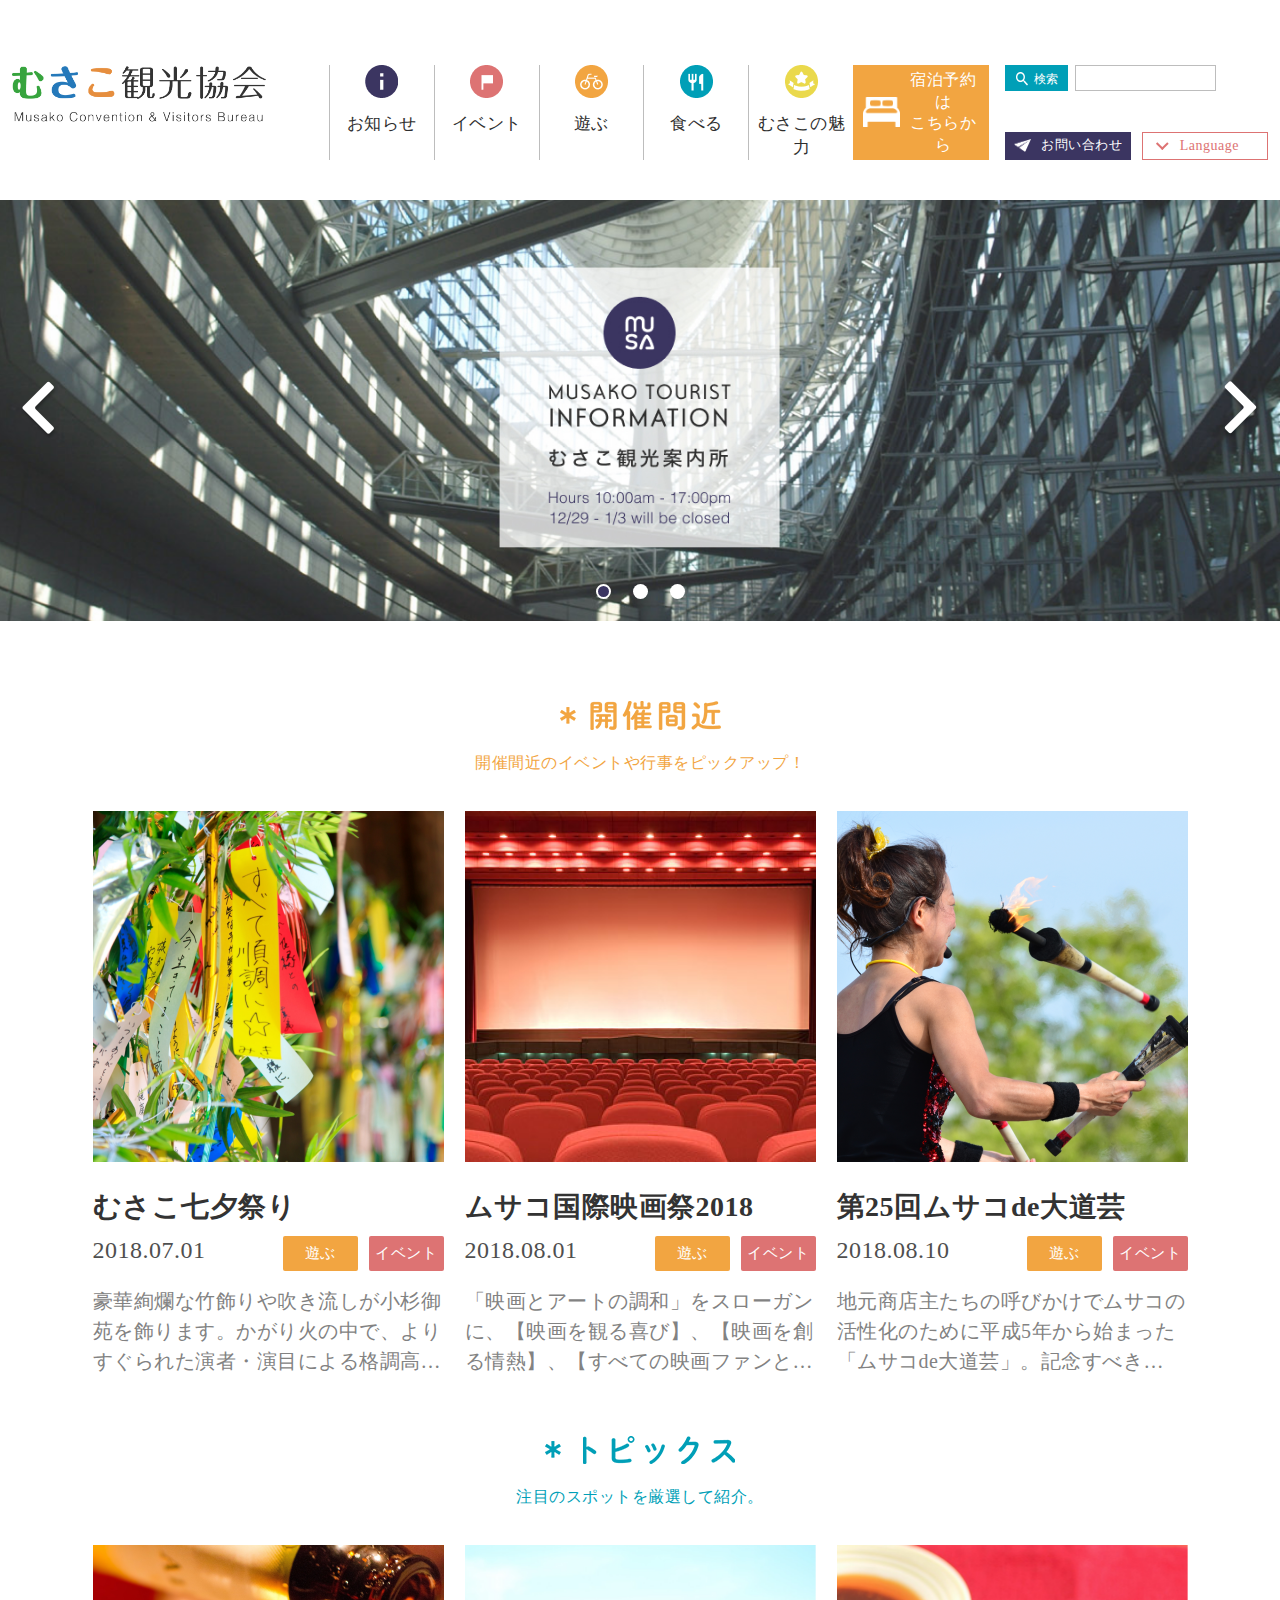
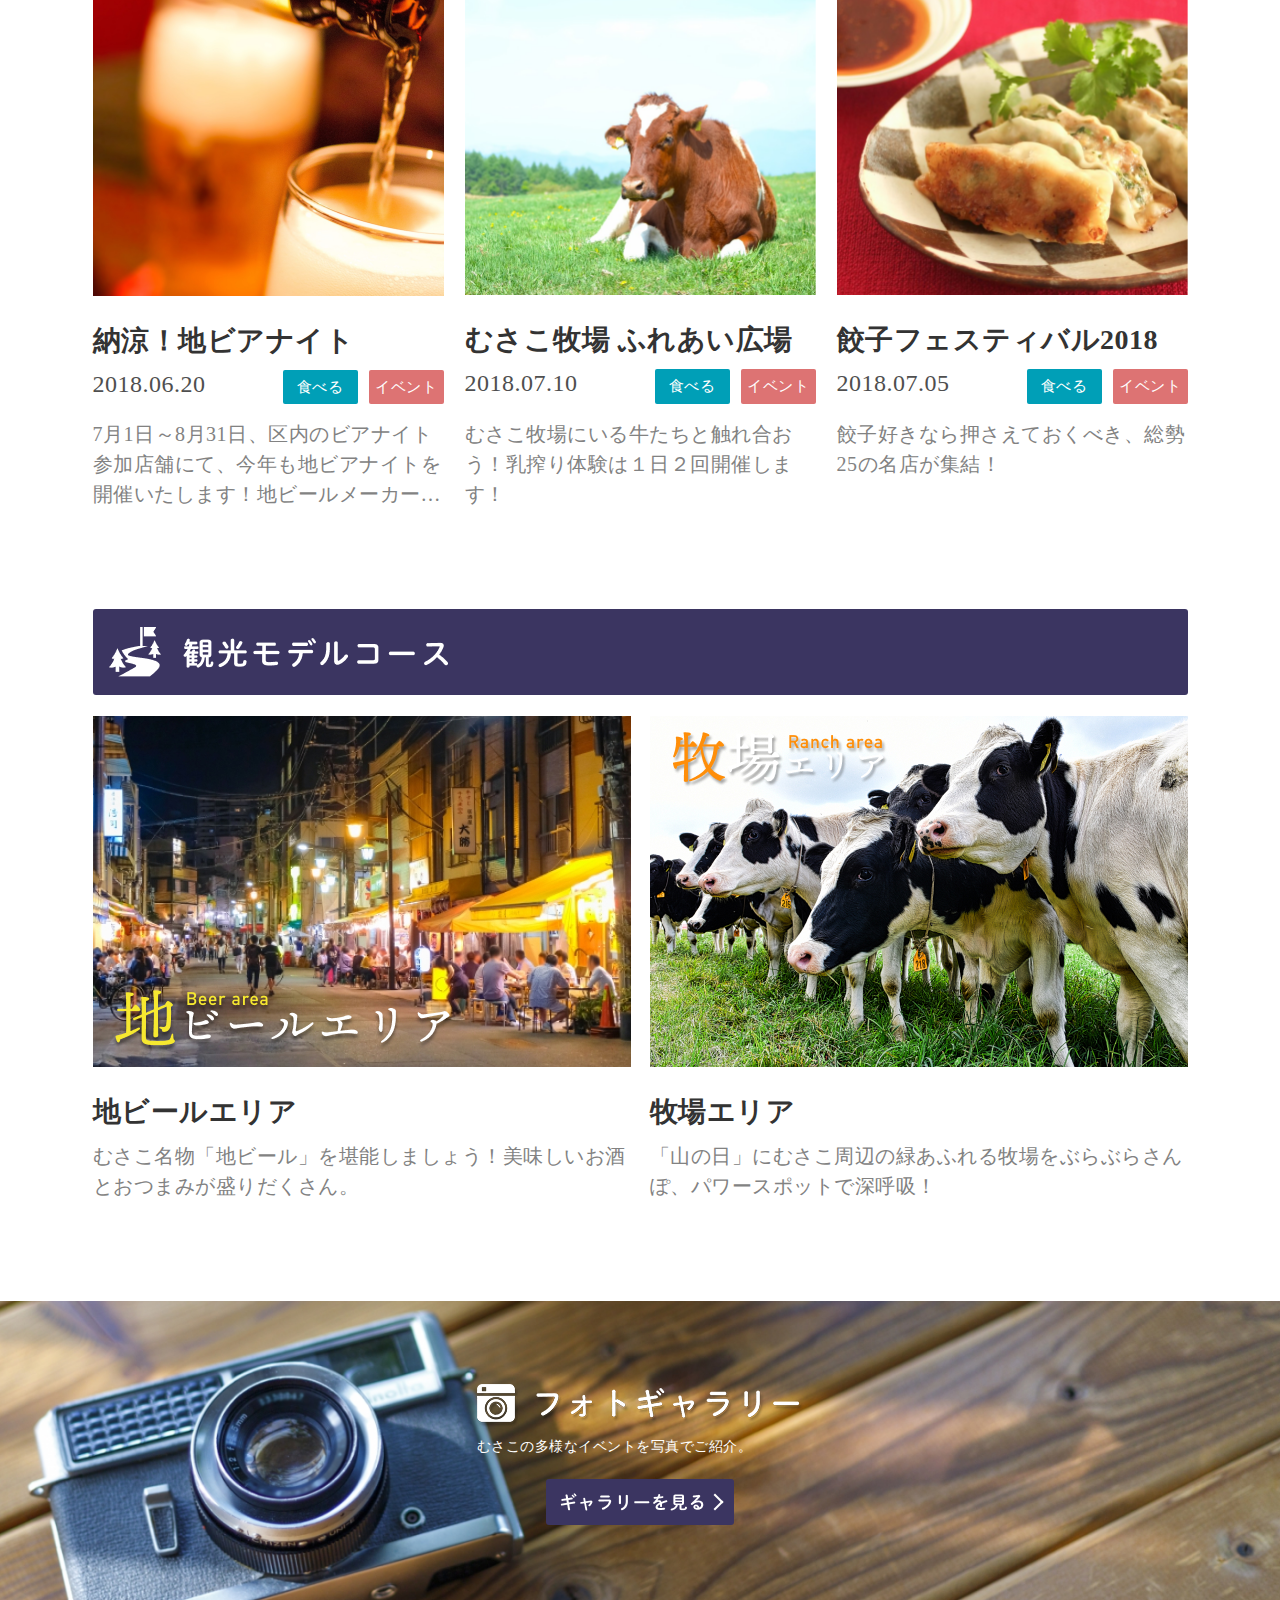
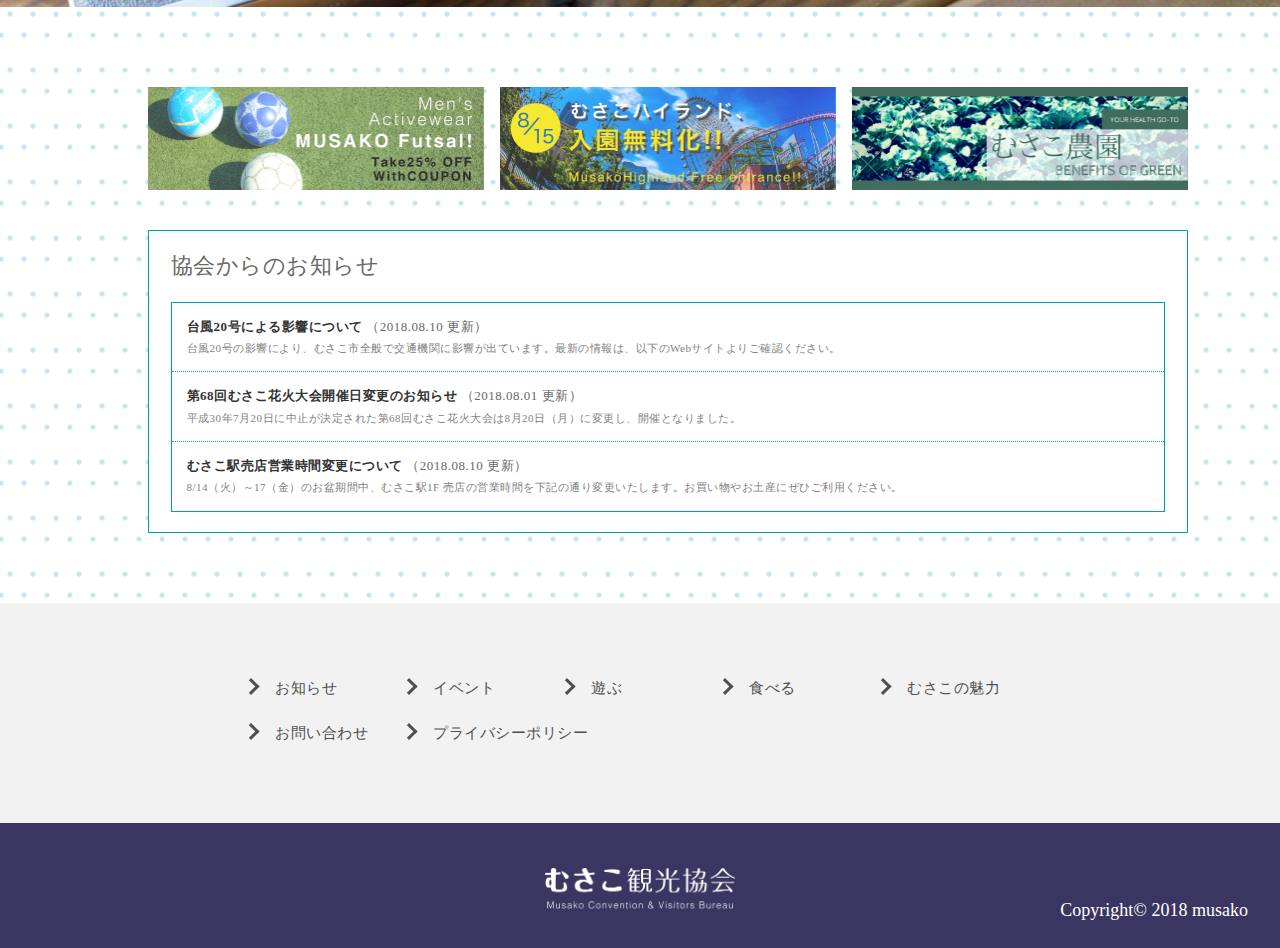
==== commit 34177860: "ヘッダー、フッターファイル切り分け ブラウザ未確認" ====
--- a/index.html
+++ b/index.html
@@ -2,7 +2,7 @@
 <html lang="ja">
 <head>
 <meta charset="UTF-8">
-<title>タイトル</title>
+<title>むさこ観光協会 Musako Convention &amp; Visitors Bureau</title>
 <meta name="keywords" content="" />
 <meta name="description" content="" />
 <meta http-equiv="Content-Style-Type" content="text/css" />
@@ -55,11 +55,11 @@
 
 			<div class="nav_btn">
 				<nav class="hdNav">
-					<a href=""><i><img src="common/img/icn_info.png" alt=""></i><p>お知らせ</p></a>
-					<a href=""><i><img src="common/img/icn_event.png" alt=""></i><p>イベント</p></a>
-					<a href=""><i><img src="common/img/icn_play.png" alt=""></i><p>遊ぶ</p></a>
-					<a href=""><i><img src="common/img/icn_eat.png" alt=""></i><p>食べる</p></a>
-					<a href=""><i><img src="common/img/icn_miryoku.png" alt=""></i><p>むさこの魅力</p></a>
+					<a href="info.html"><i><picture><source srcset="common/img/sp_icn_info.png" media="(max-width:767px)"><img src="common/img/icn_info.png" alt=""></picture></i><p>お知らせ</p></a>
+					<a href="event.html"><i><picture><source srcset="common/img/sp_icn_event.png" media="(max-width:767px)"><img src="common/img/icn_event.png" alt=""></picture></i><p>イベント</p></a>
+					<a href=""><i><picture><source srcset="common/img/sp_icn_play.png" media="(max-width:767px)"><img src="common/img/icn_play.png" alt=""></picture></i><p>遊ぶ</p></a>
+					<a href=""><i><picture><source srcset="common/img/sp_icn_eat.png" media="(max-width:767px)"><img src="common/img/icn_eat.png" alt=""></picture></i><p>食べる</p></a>
+					<a href=""><i><picture><source srcset="common/img/sp_icn_miryoku.png" media="(max-width:767px)"><img src="common/img/icn_miryoku.png" alt=""></picture></i><p>むさこの魅力</p></a>
 				</nav>
 				<div class="hdBtnYoyaku">
 					<a href="">
@@ -91,7 +91,7 @@
 				</a>
 			</li>
 			<li class="liItem">
-				<a href="#">
+				<a href="event_detail.html">
 					<picture>
 						<source srcset="common/img/sp_top_main_sld_img01.png" media="(max-width:767px)">
 						<img src="common/img/top_main_sld_img02.png" alt="">
@@ -118,7 +118,7 @@
 				</h2>
 
 				<div class="u-thumTxtList1 col3">
-					<a href="">
+					<a href="event_detail.html">
 						<div class="img"><img src="common/img/list_thum01.png" alt=""></div>
 						<h3 class="ttl">むさこ七夕祭り</h3>
 						<div class="infos">
@@ -320,8 +320,8 @@
 	<section class="ftNavs">
 		<div class="u-inner">
 			<nav>
-				<a href="">お知らせ</a>
-				<a href="">イベント</a>
+				<a href="info.html">お知らせ</a>
+				<a href="event.html">イベント</a>
 				<a href="">遊ぶ</a>
 				<a href="">食べる</a>
 				<a href="">むさこの魅力</a>
--- a/common/css/header.css
+++ b/common/css/header.css
@@ -6,7 +6,7 @@
   padding: 65px 0 40px; }
   @media screen and (max-width: 767px) {
     .header {
-      padding: 32px 0 22px; } }
+      padding: 8.5333333333vw 0 5.6vw; } }
   .header .u-inner {
     display: flex;
     justify-content: space-between;
@@ -20,7 +20,7 @@
       max-width: 20.4678362573%; }
       @media screen and (max-width: 767px) {
         .header .u-inner .hdLogo {
-          width: 200px;
+          width: 53.3333333333vw;
           max-width: none; } }
       .header .u-inner .hdLogo a {
         display: block;
@@ -43,7 +43,7 @@
           position: absolute;
           top: 0;
           left: 0;
-          z-index: 1; } }
+          z-index: 2; } }
       .header .u-inner .hdMenus .etc {
         display: flex;
         justify-content: space-between;
@@ -72,7 +72,11 @@
               height: 26px;
               padding-top: 3px;
               color: #fff;
-              font-size: 12px; }
+              font-size: 12px;
+              transition: 0.3s; }
+              .header .u-inner .hdMenus .etc .searchBox form button:hover {
+                opacity: 0.7;
+                text-decoration: none; }
               .header .u-inner .hdMenus .etc .searchBox form button i {
                 display: block;
                 width: 12px;
@@ -264,6 +268,7 @@
             @media screen and (max-width: 767px) {
               .header .u-inner .hdMenus .nav_btn .hdNav a {
                 display: flex;
+                align-items: center;
                 width: auto;
                 padding: 0;
                 color: #fff;
@@ -312,17 +317,21 @@
       @media screen and (max-width: 767px) {
         .header .u-inner .btnSpMenu {
           display: block;
-          width: 31px;
+          width: 7.7333333333vw;
           position: absolute;
-          top: 34px;
-          right: 25px;
-          z-index: 1; } }
+          top: 9.0666666667vw;
+          right: 7.2vw;
+          z-index: 2; } }
       .header .u-inner .btnSpMenu .icnCls {
         display: none; }
       .header .u-inner .btnSpMenu span {
         display: block;
-        margin-top: 7.5px;
+        margin-top: 5.5px;
         color: #3B3561; }
+        @media screen and (max-width: 767px) {
+          .header .u-inner .btnSpMenu span {
+            font-size: 2.6666666667vw;
+            letter-spacing: 0.04em; } }
       .header .u-inner .btnSpMenu.show .icnCls {
         display: block; }
       .header .u-inner .btnSpMenu.show .icnBar {
--- a/common/css/footer.css
+++ b/common/css/footer.css
@@ -65,7 +65,7 @@
   line-height: 1; }
   @media screen and (max-width: 767px) {
     .footer .ftInfo {
-      padding: 10.6666666667vw 3.2vw 2.6666666667vw; } }
+      padding: 11.2vw 3.2vw 2.6666666667vw; } }
   .footer .ftInfo .ftLogo {
     width: 192px;
     margin: auto; }
@@ -73,14 +73,15 @@
       .footer .ftInfo .ftLogo {
         width: 51.2vw; } }
   .footer .ftInfo .copyright {
-    margin-top: -10px;
+    margin: -10px 20px 0 0;
     font-size: 1.8rem;
-    text-align: right; }
+    text-align: right;
+    letter-spacing: 0; }
     @media screen and (max-width: 1024px) {
       .footer .ftInfo .copyright {
         font-size: 1.4rem; } }
     @media screen and (max-width: 767px) {
       .footer .ftInfo .copyright {
-        margin-top: 7.2vw;
+        margin: 6.6666666667vw 0 0;
         font-size: 0.9rem;
         text-align: center; } }
--- a/common/css/style.css
+++ b/common/css/style.css
@@ -1098,10 +1098,11 @@
       width: 100%; }
 
 .phtGalleryZone {
-  background: url(../img/bg_dot_lblue.png) 0 0 repeat;
+  background: url(../img/bg_dot_lblue.png) center center repeat;
   padding-bottom: 70px; }
   @media screen and (max-width: 767px) {
     .phtGalleryZone {
+      background-size: 6.1333333333vw 14.9333333333vw;
       padding-bottom: 8.5333333333vw; } }
   @media screen and (max-width: 767px) {
     .phtGalleryZone .u-mainBox1 .in {
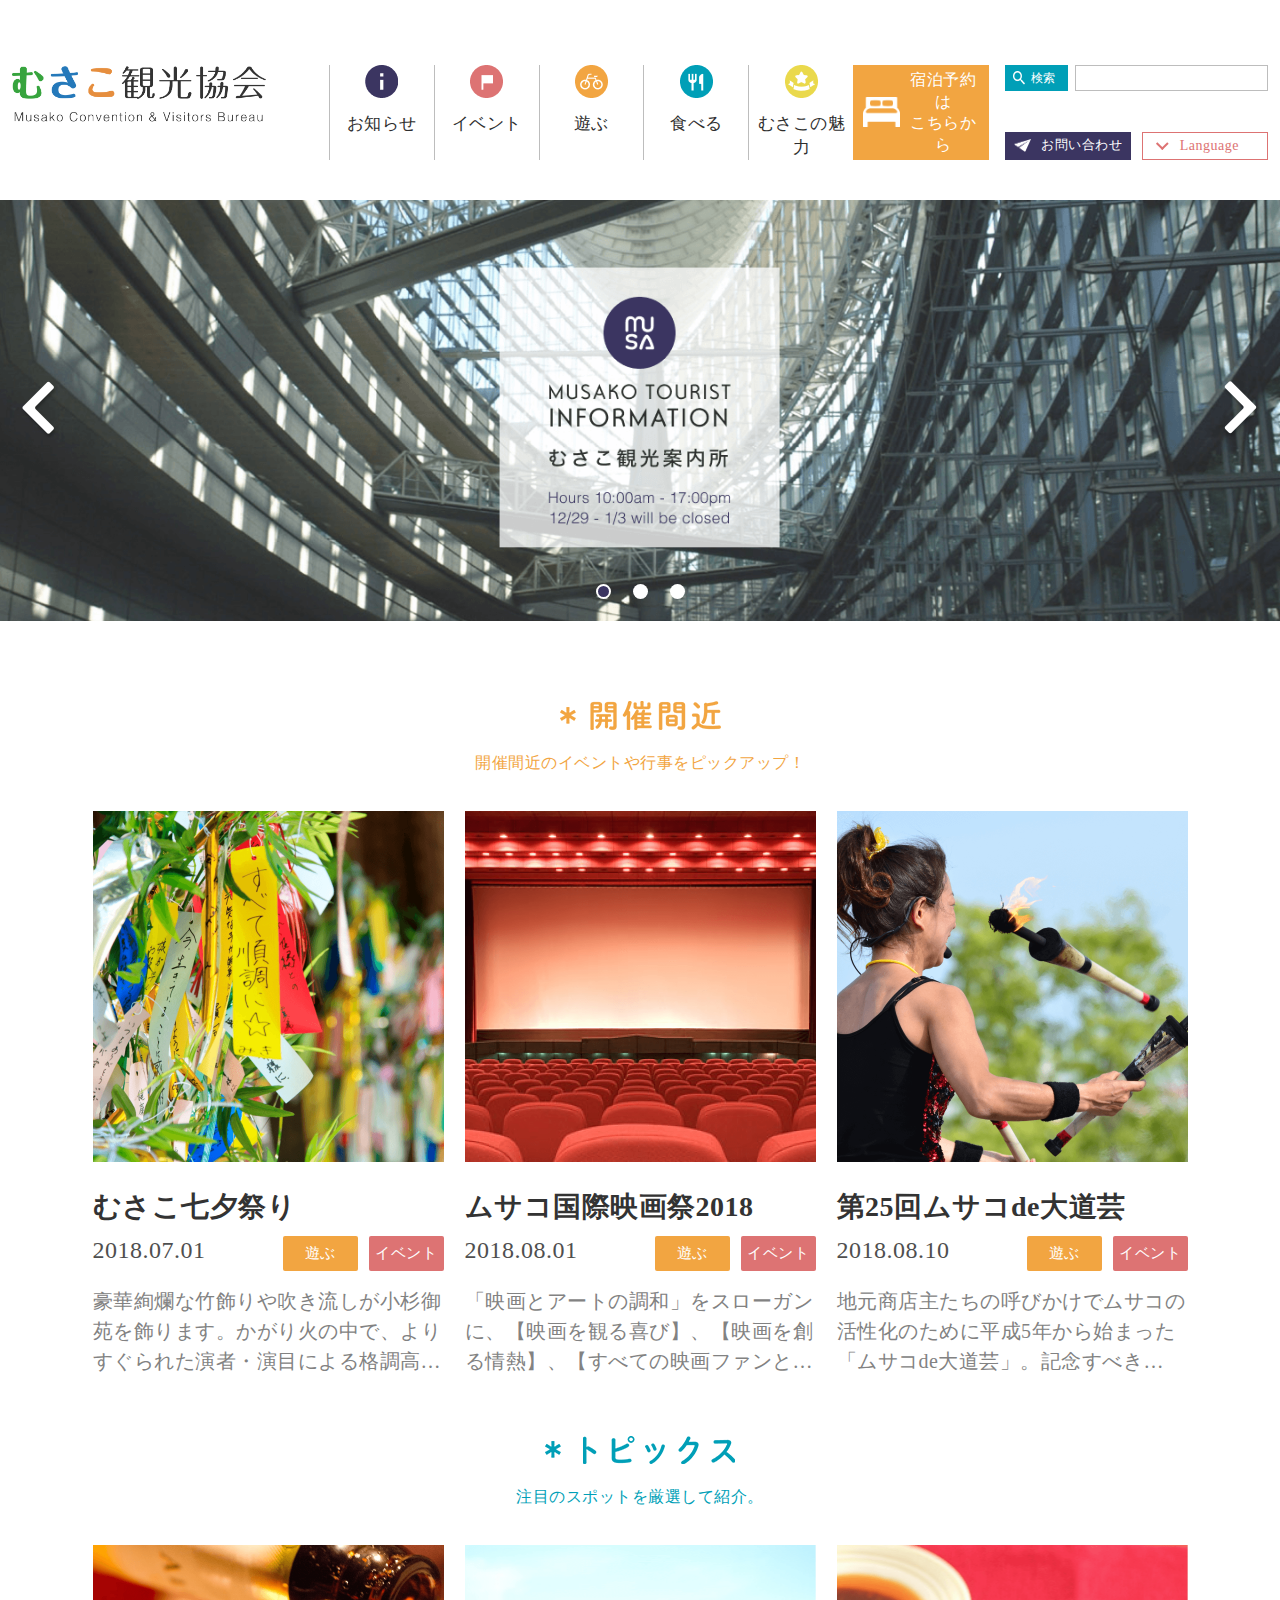
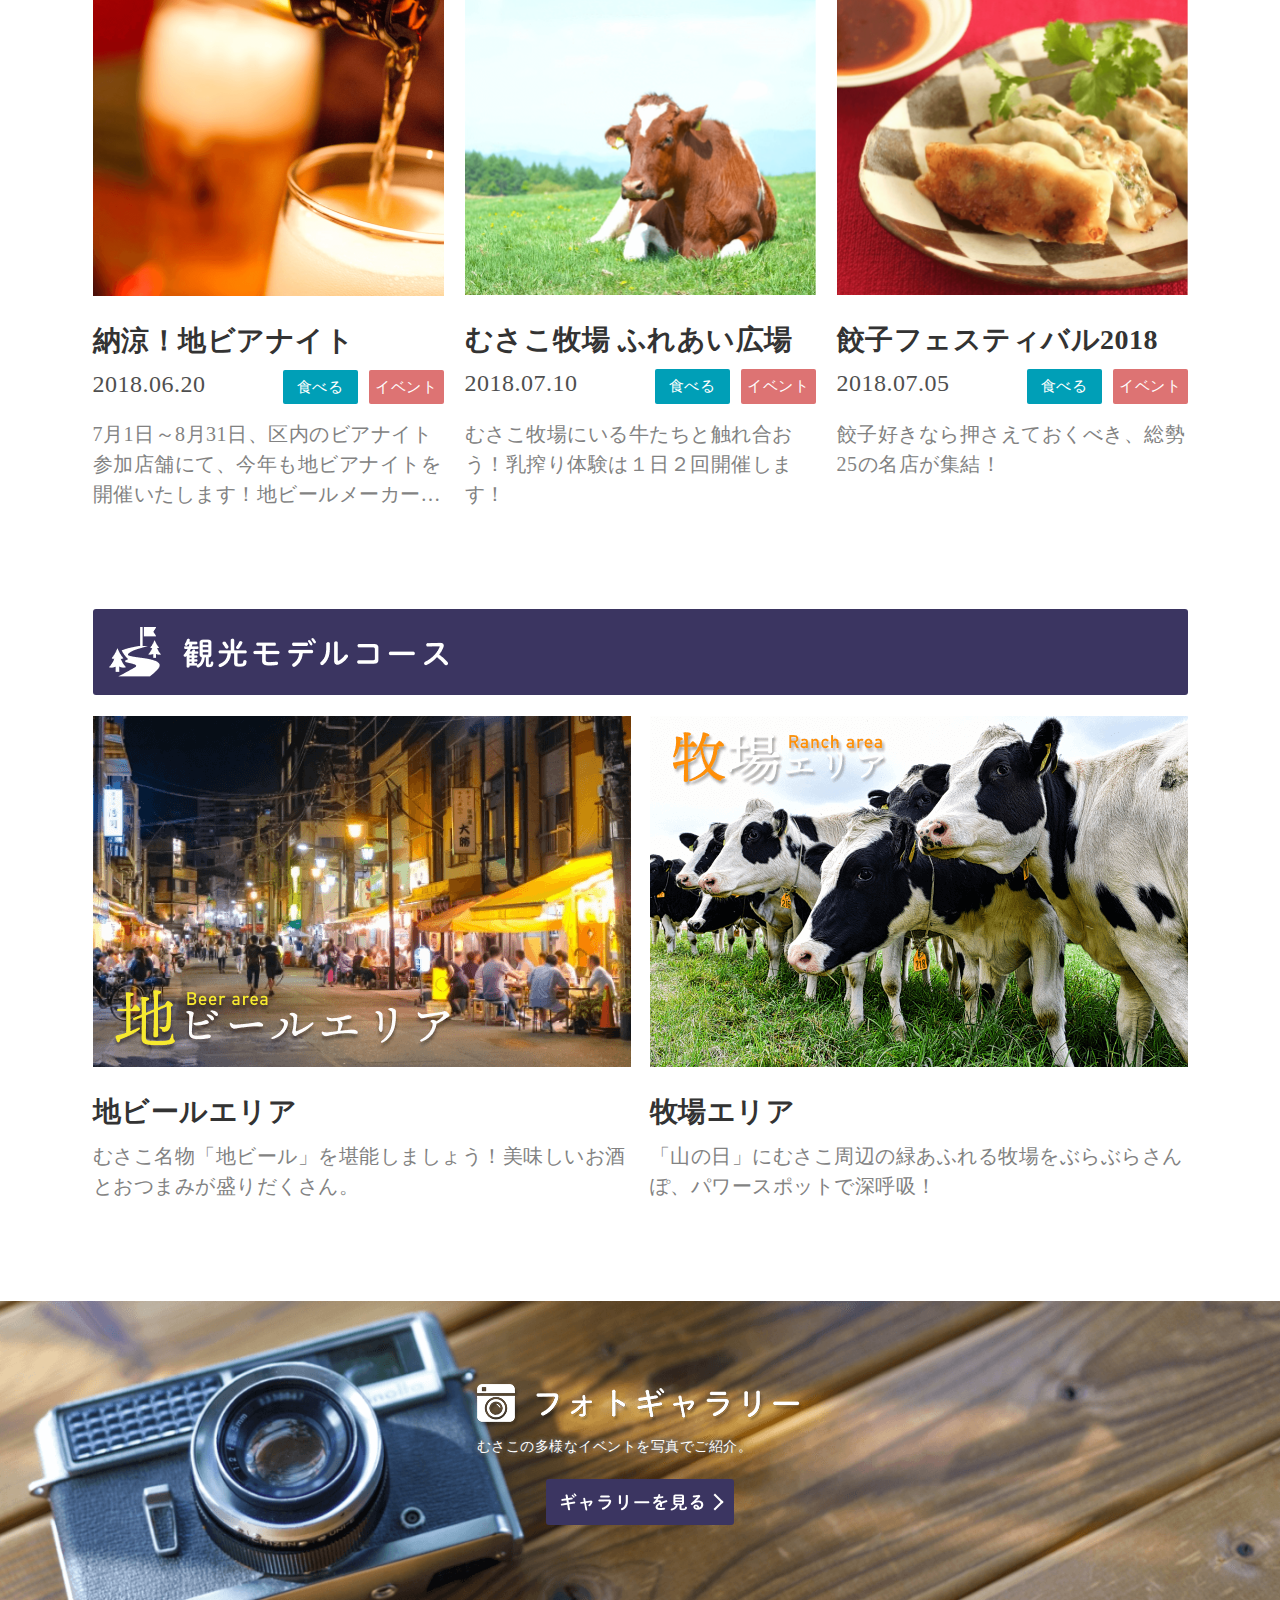
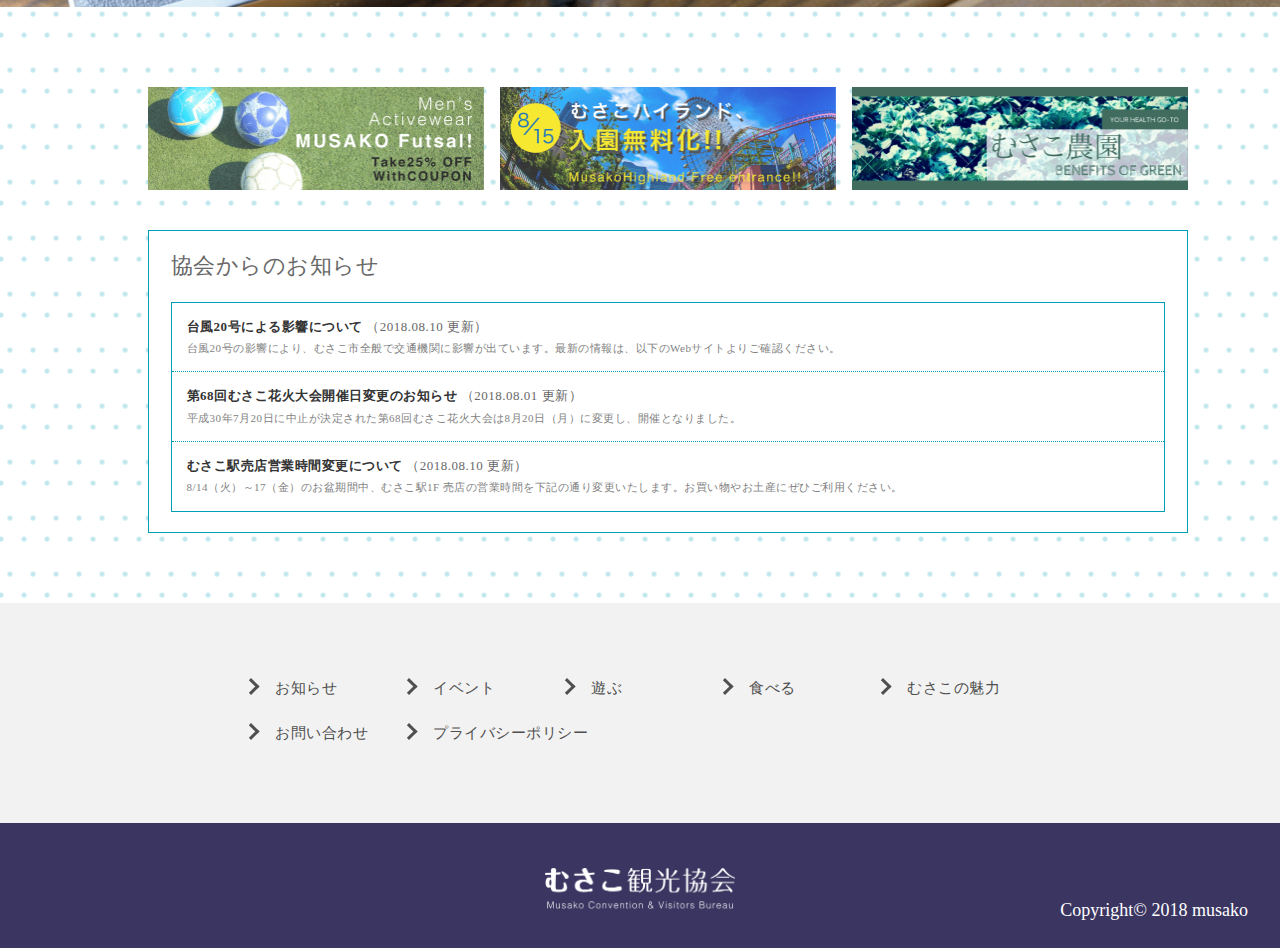
==== commit 20ab61f6: "ブラウザ確認済" ====
--- a/index.html
+++ b/index.html
@@ -28,7 +28,7 @@
 <div class="wrapper">
 <header class="header">
 	<div class="u-inner">
-		<h1 class="hdLogo"><a href="#"><img src="common/img/logo.png" alt=""></a></h1>
+		<h1 class="hdLogo"><a href="index.html"><img src="common/img/logo.png" alt=""></a></h1>
 
 		<div class="hdMenus">
 			<div class="etc">
--- a/common/css/header.css
+++ b/common/css/header.css
@@ -63,16 +63,16 @@
           .header .u-inner .hdMenus .etc .searchBox form {
             display: flex; }
             .header .u-inner .hdMenus .etc .searchBox form button {
-              display: flex;
-              justify-content: center;
-              align-items: center;
+              display: block;
               flex-shrink: 0;
               background-color: #009FB7;
               width: 63px;
               height: 26px;
-              padding-top: 3px;
               color: #fff;
               font-size: 12px;
+              position: relative;
+              cursor: pointer;
+              line-height: 1;
               transition: 0.3s; }
               .header .u-inner .hdMenus .etc .searchBox form button:hover {
                 opacity: 0.7;
@@ -80,10 +80,15 @@
               .header .u-inner .hdMenus .etc .searchBox form button i {
                 display: block;
                 width: 12px;
-                margin-right: 6px; }
+                position: absolute;
+                top: 6px;
+                left: 8px; }
               .header .u-inner .hdMenus .etc .searchBox form button span {
                 display: block;
-                white-space: nowrap; }
+                white-space: nowrap;
+                position: absolute;
+                top: 7px;
+                left: 26px; }
               @media screen and (max-width: 767px) {
                 .header .u-inner .hdMenus .etc .searchBox form button {
                   width: 16.8vw;
@@ -91,9 +96,15 @@
                   font-size: 3.2vw; }
                   .header .u-inner .hdMenus .etc .searchBox form button i {
                     width: 3.2vw;
-                    margin-right: 1.6vw; } }
+                    top: 1.6vw;
+                    left: 2.4vw; }
+                  .header .u-inner .hdMenus .etc .searchBox form button span {
+                    top: 2.1333333333vw;
+                    left: 7.2vw; } }
             .header .u-inner .hdMenus .etc .searchBox form .txt {
               display: block;
+              width: 100%;
+              height: 26px;
               margin-left: 7px; }
               .header .u-inner .hdMenus .etc .searchBox form .txt input {
                 background-color: #fff;
@@ -101,11 +112,15 @@
                 height: 100%;
                 padding: 0 8px;
                 border: 1px solid #BDBDBD;
+                border-radius: 0;
                 box-sizing: border-box; }
               @media screen and (max-width: 767px) {
                 .header .u-inner .hdMenus .etc .searchBox form .txt {
                   width: 51.2vw;
-                  padding-left: 2.9333333333vw; } }
+                  height: 6.9333333333vw;
+                  margin-left: 2.9333333333vw; }
+                  .header .u-inner .hdMenus .etc .searchBox form .txt input {
+                    padding: 0 2.1333333333vw; } }
         .header .u-inner .hdMenus .etc .btns {
           display: flex;
           justify-content: space-between;
@@ -203,10 +218,9 @@
                 padding: 19px 0 16px;
                 font-size: 1.25rem;
                 border: 1px solid #DD7373;
-                border-top: none;
                 box-sizing: border-box;
                 position: absolute;
-                top: 0;
+                top: -1px;
                 left: 0; }
                 @media screen and (max-width: 767px) {
                   .header .u-inner .hdMenus .etc .btns .lng .lngs span {
@@ -330,8 +344,8 @@
         color: #3B3561; }
         @media screen and (max-width: 767px) {
           .header .u-inner .btnSpMenu span {
-            font-size: 2.6666666667vw;
-            letter-spacing: 0.04em; } }
+            font-size: 2.5333333333vw;
+            letter-spacing: 0.03em; } }
       .header .u-inner .btnSpMenu.show .icnCls {
         display: block; }
       .header .u-inner .btnSpMenu.show .icnBar {
--- a/common/css/style.css
+++ b/common/css/style.css
@@ -347,161 +347,6 @@
 .slick-dots li.slick-active button:before {
   opacity: .75;
   color: black; }
-
-@keyframes rotation1 {
-  0% {
-    transform: rotate(0deg) matrix(1, 0, 0, 1, 0, 0); }
-  50% {
-    transform: rotate(180deg) matrix(1, 0.1, 0, 1, 0, 0); }
-  100% {
-    transform: rotate(360deg) matrix(1, 0, 0, 1, 0, 0); } }
-@keyframes rotation2 {
-  0% {
-    transform: rotate(0deg) matrix(1, 0, 0, 1, 0, 0); }
-  50% {
-    transform: rotate(180deg) matrix(1, 0.1, 0, 1, 0, 0); }
-  100% {
-    transform: rotate(360deg) matrix(1, 0, 0, 1, 0, 0); } }
-.animated {
-  -webkit-animation-duration: 1s;
-  animation-duration: 1s;
-  -webkit-animation-fill-mode: both;
-  animation-fill-mode: both; }
-
-.animated2 {
-  -webkit-animation-duration: 2s;
-  animation-duration: 2s;
-  -webkit-animation-fill-mode: both;
-  animation-fill-mode: both; }
-
-.animated3 {
-  -webkit-animation-duration: 3s;
-  animation-duration: 3s;
-  -webkit-animation-fill-mode: both;
-  animation-fill-mode: both; }
-
-.animated4 {
-  -webkit-animation-duration: 4s;
-  animation-duration: 4s;
-  -webkit-animation-fill-mode: both;
-  animation-fill-mode: both; }
-
-.animated.infinite {
-  -webkit-animation-iteration-count: infinite;
-  animation-iteration-count: infinite; }
-
-.animated2.infinite {
-  -webkit-animation-iteration-count: infinite;
-  animation-iteration-count: infinite; }
-
-.animated3.infinite {
-  -webkit-animation-iteration-count: infinite;
-  animation-iteration-count: infinite; }
-
-.animated4.infinite {
-  -webkit-animation-iteration-count: infinite;
-  animation-iteration-count: infinite;
-  -moz-animation-timing-function: linear;
-  -webkit-animation-timing-function: linear;
-  animation-timing-function: linear;
-  -goog-ms-animation-timing-function: linear; }
-
-.animated.hinge {
-  -webkit-animation-duration: 2s;
-  animation-duration: 2s; }
-
-.animated.bounceIn,
-.animated.bounceOut {
-  -webkit-animation-duration: .75s;
-  animation-duration: .75s; }
-
-.animated.flipOutX,
-.animated.flipOutY {
-  -webkit-animation-duration: .75s;
-  animation-duration: .75s; }
-
-@-webkit-keyframes bounce {
-  0%, 20%, 53%, 80%, 100% {
-    -webkit-animation-timing-function: cubic-bezier(0.215, 0.61, 0.355, 1);
-    animation-timing-function: cubic-bezier(0.215, 0.61, 0.355, 1);
-    -webkit-transform: translate3d(0, 0, 0);
-    transform: translate3d(0, 0, 0); }
-  40%, 43% {
-    -webkit-animation-timing-function: cubic-bezier(0.755, 0.05, 0.855, 0.06);
-    animation-timing-function: cubic-bezier(0.755, 0.05, 0.855, 0.06);
-    -webkit-transform: translate3d(0, -30px, 0);
-    transform: translate3d(0, -30px, 0); }
-  70% {
-    -webkit-animation-timing-function: cubic-bezier(0.755, 0.05, 0.855, 0.06);
-    animation-timing-function: cubic-bezier(0.755, 0.05, 0.855, 0.06);
-    -webkit-transform: translate3d(0, -15px, 0);
-    transform: translate3d(0, -15px, 0); }
-  90% {
-    -webkit-transform: translate3d(0, -4px, 0);
-    transform: translate3d(0, -4px, 0); } }
-@keyframes bounce {
-  0%, 20%, 53%, 80%, 100% {
-    -webkit-animation-timing-function: cubic-bezier(0.215, 0.61, 0.355, 1);
-    animation-timing-function: cubic-bezier(0.215, 0.61, 0.355, 1);
-    -webkit-transform: translate3d(0, 0, 0);
-    transform: translate3d(0, 0, 0); }
-  40%, 43% {
-    -webkit-animation-timing-function: cubic-bezier(0.755, 0.05, 0.855, 0.06);
-    animation-timing-function: cubic-bezier(0.755, 0.05, 0.855, 0.06);
-    -webkit-transform: translate3d(0, -30px, 0);
-    transform: translate3d(0, -30px, 0); }
-  70% {
-    -webkit-animation-timing-function: cubic-bezier(0.755, 0.05, 0.855, 0.06);
-    animation-timing-function: cubic-bezier(0.755, 0.05, 0.855, 0.06);
-    -webkit-transform: translate3d(0, -15px, 0);
-    transform: translate3d(0, -15px, 0); }
-  90% {
-    -webkit-transform: translate3d(0, -4px, 0);
-    transform: translate3d(0, -4px, 0); } }
-.bounce {
-  -webkit-animation-name: bounce;
-  animation-name: bounce;
-  -webkit-transform-origin: center bottom;
-  transform-origin: center bottom; }
-
-@-webkit-keyframes flash {
-  0%, 50%, 100% {
-    opacity: 1; }
-  25%, 75% {
-    opacity: 0; } }
-@keyframes flash {
-  0%, 50%, 100% {
-    opacity: 1; }
-  25%, 75% {
-    opacity: 0; } }
-.flash {
-  -webkit-animation-name: flash;
-  animation-name: flash; }
-
-/* originally authored by Nick Pettit - https://github.com/nickpettit/glide */
-@-webkit-keyframes pulse {
-  0% {
-    -webkit-transform: scale3d(1, 1, 1);
-    transform: scale3d(1, 1, 1); }
-  50% {
-    -webkit-transform: scale3d(1.25, 1.25, 1.25);
-    transform: scale3d(1.25, 1.25, 1.25); }
-  100% {
-    -webkit-transform: scale3d(1, 1, 1);
-    transform: scale3d(1, 1, 1); } }
-@keyframes pulse {
-  0% {
-    -webkit-transform: scale3d(1, 1, 1);
-    transform: scale3d(1, 1, 1); }
-  50% {
-    -webkit-transform: scale3d(1.25, 1.25, 1.25);
-    transform: scale3d(1.25, 1.25, 1.25); }
-  100% {
-    -webkit-transform: scale3d(1, 1, 1);
-    transform: scale3d(1, 1, 1); } }
-.pulse {
-  -webkit-animation-name: pulse;
-  animation-name: pulse; }
 
 /*--------------------------------------
  レイアウト
@@ -1110,6 +955,8 @@
   @media screen and (max-width: 767px) {
     .phtGalleryZone .u-mainBox1 .in strong img {
       width: 72.5333333333vw; } }
+  .phtGalleryZone .u-mainBox1 .in p {
+    text-shadow: 0 0 5px rgba(102, 102, 102, 0.8), 0 0 5px rgba(102, 102, 102, 0.8), 0 0 5px rgba(102, 102, 102, 0.8); }
   @media screen and (max-width: 767px) {
     .phtGalleryZone .u-mainBox1 .u-btn img {
       width: 38.4vw; } }
